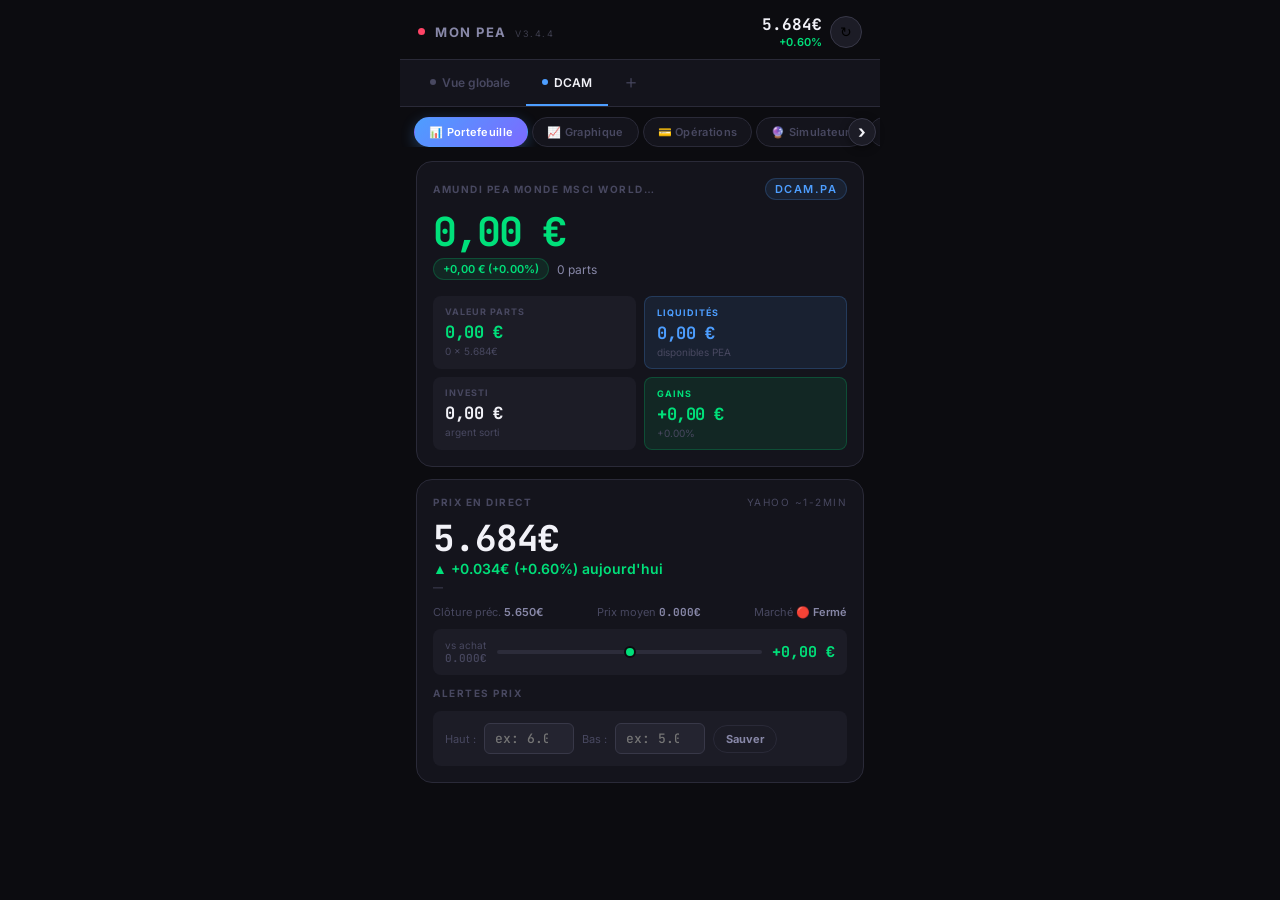
==== index.html @ e8c4f90d "Add files via upload" ====
<!DOCTYPE html>
<html lang="fr">
<head>
<meta charset="UTF-8">
<meta name="viewport" content="width=device-width, initial-scale=1.0, maximum-scale=1.0">
<title>Mon PEA v3.4.4</title>
<meta name="theme-color" content="#0c0c10">
<link rel="manifest" href="manifest.json">
<link rel="stylesheet" href="fonts.css">
<script src="chart.umd.js"></script>
<style>
*{box-sizing:border-box;margin:0;padding:0;-webkit-tap-highlight-color:transparent}
:root{
  --bg:#0c0c10;--s1:#14141c;--s2:#1c1c26;--s3:#242430;--s4:#2c2c3a;
  --border:#2a2a38;--border2:#383848;
  --text:#f2f2f8;--text2:#8888a8;--text3:#484860;
  --green:#00e07a;--gdim:#00e07a18;--gborder:#00e07a35;
  --red:#ff4466;--rdim:#ff446618;--rborder:#ff446635;
  --blue:#4d9eff;--bdim:#4d9eff18;--bborder:#4d9eff35;
  --gold:#ffb830;--goldim:#ffb83018;
  --purple:#9d7dff;--pdim:#9d7dff18;--pborder:#9d7dff35;
  --cyan:#00d4ff;--cdim:#00d4ff18;
  --r:16px;--r2:12px;--r3:8px;--r4:6px;
}
html,body{height:100%;overflow:hidden}
body{background:var(--bg);color:var(--text);font-family:'Inter',sans-serif;display:flex;flex-direction:column}
.mono{font-family:'JetBrains Mono',monospace}
@keyframes pulse{0%,100%{box-shadow:0 0 0 0 rgba(0,224,122,.5)}50%{box-shadow:0 0 0 5px rgba(0,224,122,0)}}
@keyframes spin{to{transform:rotate(360deg)}}
@keyframes fadeUp{from{opacity:0;transform:translateY(12px)}to{opacity:1;transform:none}}
@keyframes slideIn{from{transform:translateY(100%)}to{transform:translateY(0)}}

/* ── APP SHELL ── */
.shell{max-width:480px;margin:0 auto;width:100%;height:100%;display:flex;flex-direction:column;position:relative}

/* ── TOP BAR ── */
.topbar{flex-shrink:0;padding:14px 18px 10px;display:flex;align-items:center;gap:10px;background:var(--bg);border-bottom:1px solid var(--border);position:relative;z-index:10}
.live-dot{width:7px;height:7px;border-radius:50%;background:var(--green);flex-shrink:0;animation:pulse 2s ease-in-out infinite}
.app-title{font-size:13px;font-weight:700;letter-spacing:1.5px;text-transform:uppercase;color:var(--text2);flex:1}
.app-version{font-size:9px;opacity:.4;font-weight:400;margin-left:4px;}
.topbar-right{display:flex;align-items:center;gap:8px}
.topbar-price{text-align:right}
.tp-val{font-family:'JetBrains Mono',monospace;font-size:16px;font-weight:600}
.tp-chg{font-size:11px;font-weight:600}
.tp-chg.up{color:var(--green)}.tp-chg.down{color:var(--red)}
.icon-btn{width:32px;height:32px;border-radius:50%;background:var(--s2);border:1px solid var(--border2);display:flex;align-items:center;justify-content:center;cursor:pointer;font-size:14px;flex-shrink:0;transition:all .2s}
.icon-btn:hover{background:var(--s3);border-color:var(--border2)}
.icon-btn.spinning{animation:spin .6s linear}

/* ── ASSET TABS (horizontal scroll) ── */
.asset-tab-bar{flex-shrink:0;display:flex;gap:0;overflow-x:auto;scrollbar-width:none;background:var(--s1);border-bottom:1px solid var(--border);padding:0 14px}
.asset-tab-bar::-webkit-scrollbar{display:none}
.asset-tab{flex-shrink:0;padding:10px 16px;font-size:12px;font-weight:600;color:var(--text3);cursor:pointer;border-bottom:2px solid transparent;white-space:nowrap;transition:all .2s;display:flex;align-items:center;gap:6px}
.asset-tab:hover{color:var(--text2)}
.asset-tab.active{color:var(--text);border-bottom-color:var(--blue)}
.asset-tab .dot{width:6px;height:6px;border-radius:50%;background:var(--text3);transition:background .2s}
.asset-tab.active .dot{background:var(--blue)}
.add-asset-btn{flex-shrink:0;padding:10px 14px;font-size:18px;color:var(--text3);cursor:pointer;border-bottom:2px solid transparent;transition:all .2s}
.add-asset-btn:hover{color:var(--green)}

/* ── CONSOLIDATED VIEW TAB ── */
.asset-tab.all-tab.active{border-bottom-color:var(--purple)}
.asset-tab.all-tab.active .dot{background:var(--purple)}

/* ── NAV TABS ── */
.nav-bar{flex-shrink:0;display:flex;gap:4px;overflow-x:auto;scrollbar-width:none;padding:10px 14px 0;background:var(--bg)}
.nav-bar::-webkit-scrollbar{display:none}
.nav-btn{flex-shrink:0;display:flex;align-items:center;gap:5px;padding:7px 14px;border-radius:20px;font-size:11px;font-weight:600;letter-spacing:.3px;cursor:pointer;border:1px solid var(--border);background:var(--s1);color:var(--text3);transition:all .2s;white-space:nowrap;font-family:'Inter',sans-serif}
.nav-btn.active{color:#fff;border-color:transparent}
.nav-btn.n0.active{background:linear-gradient(135deg,#4d9eff,#7c6aff);box-shadow:0 4px 14px rgba(77,158,255,.3)}
.nav-btn.n1.active{background:linear-gradient(135deg,#00e07a,#00b4aa);box-shadow:0 4px 14px rgba(0,224,122,.3)}
.nav-btn.n2.active{background:linear-gradient(135deg,#ffb830,#ff7c5a);box-shadow:0 4px 14px rgba(255,184,48,.3)}
.nav-btn.n3.active{background:linear-gradient(135deg,#9d7dff,#e879f9);box-shadow:0 4px 14px rgba(157,125,255,.3)}
.nav-btn.n4.active{background:linear-gradient(135deg,#00d4ff,#4d9eff);box-shadow:0 4px 14px rgba(0,212,255,.3)}
.nav-btn.n5.active{background:linear-gradient(135deg,#00e07a,#00d4ff);box-shadow:0 4px 14px rgba(0,224,122,.3)}

/* ── SCROLL ARROWS ── */
.scroll-wrap{position:relative;flex-shrink:0}
.scroll-arrow{position:absolute;top:50%;transform:translateY(-50%);width:28px;height:28px;border-radius:50%;background:var(--s2);border:1px solid var(--border2);color:var(--text);font-size:18px;font-weight:700;cursor:pointer;z-index:5;display:none;align-items:center;justify-content:center;font-family:'Inter',sans-serif;transition:all .2s;line-height:1;padding:0;box-shadow:0 2px 8px rgba(0,0,0,.4)}
.scroll-arrow:hover{background:var(--s3);border-color:var(--blue);color:var(--blue)}
.scroll-arrow:active{transform:translateY(-50%) scale(0.92)}
.scroll-arrow-l{left:4px}
.scroll-arrow-r{right:4px}
.scroll-arrow.visible{display:flex}
.scroll-arrow.nav-arrow{top:calc(50% + 5px)} /* nav has padding-top:10px */

/* Hide arrows on mobile (touch users) */
@media(hover:none) and (pointer:coarse){
  .scroll-arrow{display:none!important}
}

/* ── SCROLL AREA ── */
.scroll{flex:1;overflow-y:auto;overflow-x:hidden;-webkit-overflow-scrolling:touch;scrollbar-width:none}
.scroll::-webkit-scrollbar{display:none}
.pad{padding:14px 16px 100px}

/* ── CARDS ── */
.card{background:var(--s1);border:1px solid var(--border);border-radius:var(--r);padding:16px;margin-bottom:12px;animation:fadeUp .2s ease}
.card-hd{font-size:10px;font-weight:700;letter-spacing:1.5px;text-transform:uppercase;color:var(--text3);margin-bottom:12px;display:flex;justify-content:space-between;align-items:center}
.chip{display:inline-flex;align-items:center;gap:4px;padding:3px 9px;border-radius:12px;font-size:11px;font-weight:600}
.chip-green{background:var(--gdim);color:var(--green);border:1px solid var(--gborder)}
.chip-red{background:var(--rdim);color:var(--red);border:1px solid var(--rborder)}
.chip-blue{background:var(--bdim);color:var(--blue);border:1px solid var(--bborder)}
.chip-gold{background:var(--goldim);color:var(--gold)}
.chip-purple{background:var(--pdim);color:var(--purple);border:1px solid var(--pborder)}

/* ── HERO SECTION ── */
.hero-total{font-size:40px;font-weight:900;letter-spacing:-2px;line-height:1;margin-bottom:6px;font-family:'JetBrains Mono',monospace}
.hero-sub{display:flex;align-items:center;gap:8px;font-size:12px;color:var(--text2);margin-bottom:16px;flex-wrap:wrap}
.grid2{display:grid;grid-template-columns:1fr 1fr;gap:8px}
.grid3{display:grid;grid-template-columns:repeat(3,1fr);gap:8px}
.mini-card{background:var(--s2);border-radius:var(--r3);padding:10px 12px}
.mini-card.bc-green{background:var(--gdim);border:1px solid var(--gborder)}
.mini-card.bc-blue{background:var(--bdim);border:1px solid var(--bborder)}
.mini-card.bc-red{background:var(--rdim);border:1px solid var(--rborder)}
.mini-card.bc-purple{background:var(--pdim);border:1px solid var(--pborder)}
.mc-l{font-size:9px;font-weight:700;letter-spacing:1px;text-transform:uppercase;color:var(--text3);margin-bottom:4px}
.mc-l.g{color:var(--green)}.mc-l.b{color:var(--blue)}.mc-l.r{color:var(--red)}.mc-l.p{color:var(--purple)}
.mc-v{font-size:17px;font-weight:800;letter-spacing:-0.5px;font-family:'JetBrains Mono',monospace}
.mc-sub{font-size:10px;color:var(--text3);margin-top:2px}

/* ── PRICE CARD ── */
.price-big{font-family:'JetBrains Mono',monospace;font-size:36px;font-weight:700;letter-spacing:-1px;line-height:1}
.price-chg{font-size:14px;font-weight:600;margin-top:4px}
.price-chg.up{color:var(--green)}.price-chg.down{color:var(--red)}
.price-meta{display:flex;justify-content:space-between;align-items:center;flex-wrap:wrap;gap:8px;margin-top:12px}
.pm-item{font-size:11px;color:var(--text3)}
.pm-item span{color:var(--text2);font-weight:600}

/* ── FLUC BAR ── */
.fluc{display:flex;align-items:center;gap:10px;background:var(--s2);border-radius:var(--r3);padding:10px 12px;margin-top:10px}
.fluc-track{flex:1;height:4px;background:var(--s4);border-radius:4px;position:relative}
.fluc-fill{position:absolute;top:0;height:100%;border-radius:4px;transition:all .5s}
.fluc-thumb{position:absolute;top:50%;transform:translate(-50%,-50%);width:12px;height:12px;border-radius:50%;border:2px solid var(--bg);transition:left .5s}
.fluc-val{font-family:'JetBrains Mono',monospace;font-size:15px;font-weight:700;flex-shrink:0}

/* ── ALERT BAR ── */
.alert-bar{background:var(--s2);border-radius:var(--r3);padding:12px;margin-top:10px;display:flex;gap:8px;align-items:center;flex-wrap:wrap}
.alert-inp{background:var(--s3);border:1px solid var(--border2);border-radius:var(--r4);padding:6px 10px;color:var(--text);font-size:13px;font-family:'JetBrains Mono',monospace;width:90px;outline:none}
.alert-inp:focus{border-color:var(--blue)}
.alert-active{background:var(--gdim);border:1px solid var(--gborder);border-radius:var(--r3);padding:8px 12px;font-size:12px;color:var(--green);margin-top:6px;width:100%}

/* ── HISTORY CARD ── */
.month-block{border:1px solid var(--border);border-radius:var(--r2);padding:14px;margin-bottom:10px;transition:border-color .2s}
.month-block:hover{border-color:var(--border2)}
.mb-header{display:flex;justify-content:space-between;align-items:center;margin-bottom:10px}
.mb-month{font-size:12px;font-weight:800;letter-spacing:1px;text-transform:uppercase}
.mb-pv{text-align:right}
.mb-pv-val{font-family:'JetBrains Mono',monospace;font-size:18px;font-weight:800;letter-spacing:-0.5px}
.mb-pv-pct{font-size:11px;font-weight:600}
.mb-blocks{display:grid;grid-template-columns:1fr 1fr;gap:8px;margin-bottom:8px}
.mb-vir{background:var(--bdim);border:1px solid var(--bborder);border-radius:var(--r3);padding:9px 11px}
.mb-buy{background:var(--gdim);border:1px solid var(--gborder);border-radius:var(--r3);padding:9px 11px}
.mb-label{font-size:9px;font-weight:700;letter-spacing:1px;text-transform:uppercase;margin-bottom:3px}
.mb-label.b{color:var(--blue)}.mb-label.g{color:var(--green)}
.mb-val{font-family:'JetBrains Mono',monospace;font-size:17px;font-weight:800}
.mb-val.b{color:var(--blue)}.mb-val.g{color:var(--text)}
.mb-sub{font-size:10px;color:var(--text3);margin-top:1px}
.mb-now{background:var(--s2);border-radius:var(--r3);padding:8px 11px;display:flex;justify-content:space-between;align-items:center}
.mb-actions{display:flex;gap:5px;margin-top:8px;flex-wrap:wrap}
.act-btn{padding:4px 9px;border-radius:12px;font-size:10px;font-weight:700;cursor:pointer;border:1px solid var(--border);background:none;color:var(--text3);font-family:'Inter',sans-serif;transition:all .2s;letter-spacing:.5px;text-transform:uppercase}
.act-btn:hover{color:var(--text);border-color:var(--text3)}
.act-btn.del:hover{color:var(--red);border-color:var(--red)}

/* ── OPS FORM ── */
.form-grid{display:grid;grid-template-columns:1fr 1fr;gap:10px;margin-bottom:12px}
.form-field{display:flex;flex-direction:column;gap:4px}
.form-field label{font-size:10px;font-weight:700;letter-spacing:1px;text-transform:uppercase;color:var(--text3)}
.form-field input{background:var(--s2);border:1px solid var(--border);border-radius:var(--r3);padding:10px 12px;color:var(--text);font-size:14px;font-weight:600;font-family:'JetBrains Mono',monospace;outline:none;width:100%;transition:border .2s}
.form-field input:focus{border-color:var(--blue)}
.form-field input[type=date]{font-family:'Inter',sans-serif;font-size:13px}
.fp-row{background:var(--s2);border-radius:var(--r3);padding:11px;margin-bottom:12px;display:flex;flex-wrap:wrap;gap:10px;justify-content:space-between;font-size:12px;color:var(--text2)}
.fp-row strong{color:var(--text);font-family:'JetBrains Mono',monospace}
.btn{display:inline-flex;align-items:center;gap:5px;padding:9px 16px;border-radius:20px;font-size:12px;font-weight:700;cursor:pointer;border:none;font-family:'Inter',sans-serif;transition:all .2s;white-space:nowrap}
.btn-green{background:var(--green);color:#000}
.btn-blue{background:var(--blue);color:#fff}
.btn-ghost{background:var(--s2);color:var(--text2);border:1px solid var(--border)}
.btn-ghost:hover{color:var(--text)}
.btn-red{background:var(--rdim);color:var(--red);border:1px solid var(--rborder)}
.btn-full{width:100%;justify-content:center;padding:13px}

/* ── SIM ── */
.scen-row{display:flex;gap:6px;margin-bottom:12px}
.scen-btn{flex:1;padding:9px 6px;border-radius:var(--r3);font-size:11px;font-weight:700;cursor:pointer;border:1px solid var(--border);background:var(--s2);color:var(--text3);font-family:'Inter',sans-serif;transition:all .2s;text-align:center;line-height:1.4}
.scen-btn.active{background:var(--purple);border-color:var(--purple);color:#fff;box-shadow:0 4px 12px rgba(157,125,255,.35)}
input[type=range]{width:100%;-webkit-appearance:none;height:3px;background:var(--border2);border-radius:3px;outline:none;cursor:pointer;margin:6px 0}
input[type=range]::-webkit-slider-thumb{-webkit-appearance:none;width:18px;height:18px;border-radius:50%;background:var(--purple);border:3px solid var(--bg);cursor:pointer}
.sr-grid{display:grid;grid-template-columns:repeat(3,1fr);gap:8px;margin-bottom:12px}
.sr{background:var(--s2);border-radius:var(--r3);padding:11px;text-align:center}
.sr-l{font-size:9px;font-weight:700;letter-spacing:1px;text-transform:uppercase;color:var(--text3);margin-bottom:5px}
.sr-v{font-family:'JetBrains Mono',monospace;font-size:19px;font-weight:800;letter-spacing:-0.5px}
.sr-sub{font-size:10px;color:var(--text3);margin-top:2px}

/* ── GOAL CARD ── */
.goal-result{background:var(--gdim);border:1px solid var(--gborder);border-radius:var(--r3);padding:14px;margin-top:12px;text-align:center}
.gr-label{font-size:10px;font-weight:700;letter-spacing:1px;text-transform:uppercase;color:var(--green);margin-bottom:6px}
.gr-val{font-family:'JetBrains Mono',monospace;font-size:28px;font-weight:900;color:var(--green);letter-spacing:-1px}

/* ── ADD ASSET MODAL ── */
.modal-overlay{position:fixed;inset:0;background:rgba(0,0,0,.7);z-index:100;display:none}
.modal-overlay.open{display:flex;align-items:flex-end}
.modal{width:100%;max-width:480px;margin:0 auto;background:var(--s1);border-radius:var(--r) var(--r) 0 0;padding:20px;border-top:1px solid var(--border2);animation:slideIn .3s ease}
.modal-hd{display:flex;justify-content:space-between;align-items:center;margin-bottom:16px}
.modal-title{font-size:15px;font-weight:700}
.modal-close{background:var(--s2);border:none;color:var(--text2);width:28px;height:28px;border-radius:50%;cursor:pointer;font-size:14px;display:flex;align-items:center;justify-content:center}
.ticker-input{background:var(--s2);border:1px solid var(--border2);border-radius:var(--r2);padding:14px 16px;color:var(--text);font-size:18px;font-weight:700;font-family:'JetBrains Mono',monospace;width:100%;outline:none;text-transform:uppercase;margin-bottom:10px;text-align:center;letter-spacing:2px}
.ticker-input:focus{border-color:var(--blue)}
.ticker-presets{display:grid;grid-template-columns:repeat(2,1fr);gap:8px;margin-bottom:14px}
.preset{background:var(--s2);border:1px solid var(--border);border-radius:var(--r3);padding:10px 12px;cursor:pointer;transition:all .2s}
.preset:hover{border-color:var(--blue);background:var(--bdim)}
.preset-ticker{font-family:'JetBrains Mono',monospace;font-size:13px;font-weight:700;color:var(--blue);margin-bottom:2px}
.preset-name{font-size:11px;color:var(--text3)}
.preset-info{font-size:10px;color:var(--text3);margin-top:2px}
.search-result{background:var(--bdim);border:1px solid var(--bborder);border-radius:var(--r3);padding:12px;margin-bottom:12px;display:none}
.sr-ticker-name{font-weight:700;font-size:14px;margin-bottom:4px}
.sr-price{font-family:'JetBrains Mono',monospace;font-size:20px;font-weight:700;color:var(--green)}
.sr-meta{font-size:11px;color:var(--text3);margin-top:4px}

/* ── CONSOLIDATED ── */
.asset-row{background:var(--s2);border-radius:var(--r3);padding:12px 14px;margin-bottom:8px;display:flex;justify-content:space-between;align-items:center;cursor:pointer;transition:background .2s}
.asset-row:hover{background:var(--s3)}
.ar-left{display:flex;align-items:center;gap:10px}
.ar-dot{width:10px;height:10px;border-radius:50%;flex-shrink:0}
.ar-name{font-weight:700;font-size:14px;margin-bottom:2px}
.ar-ticker{font-size:11px;color:var(--text3);font-family:'JetBrains Mono',monospace}
.ar-right{text-align:right}
.ar-val{font-family:'JetBrains Mono',monospace;font-size:15px;font-weight:700}
.ar-pv{font-size:12px;font-weight:600}

/* ── POPUP ── */
.popup{position:fixed;bottom:0;left:50%;transform:translateX(-50%);width:100%;max-width:480px;background:var(--s1);border-top:1px solid var(--border2);border-radius:var(--r) var(--r) 0 0;padding:20px;z-index:100;display:none;box-shadow:0 -10px 40px rgba(0,0,0,.6);animation:slideIn .25s ease}
.popup-overlay{position:fixed;inset:0;background:rgba(0,0,0,.6);z-index:99;display:none}
.popup-hd{display:flex;justify-content:space-between;align-items:center;margin-bottom:14px}
.popup-title{font-size:13px;font-weight:700}
.popup-close{background:var(--s2);border:none;color:var(--text2);width:28px;height:28px;border-radius:50%;cursor:pointer;font-size:14px;display:flex;align-items:center;justify-content:center}
.detail-grid{display:grid;grid-template-columns:1fr 1fr;gap:8px}
.dg-item{background:var(--s2);border-radius:var(--r3);padding:10px}
.dg-l{font-size:9px;font-weight:700;letter-spacing:1px;text-transform:uppercase;color:var(--text3);margin-bottom:4px}
.dg-v{font-size:15px;font-weight:700;font-family:'JetBrains Mono',monospace}

/* ── PERF CHART ── */
canvas{display:block;width:100%!important}

@media(max-width:375px){.hero-total{font-size:32px}.price-big{font-size:28px}}
</style>
</head>
<body>
<div class="shell">

<!-- TOP BAR -->
<div class="topbar">
  <div class="live-dot" id="live-dot"></div>
  <div class="app-title">Mon PEA <span class="app-version">v3.4.4</span></div>
  <div class="topbar-right">
    <div class="topbar-price" id="topbar-price" style="display:none">
      <div class="tp-val" id="tp-val">—</div>
      <div class="tp-chg" id="tp-chg">—</div>
    </div>
    <button class="icon-btn" id="refresh-btn" onclick="doRefresh()" title="Actualiser">↻</button>
  </div>
</div>

<!-- ASSET TABS -->
<div class="scroll-wrap" id="asset-wrap">
  <button class="scroll-arrow scroll-arrow-l" onclick="scrollH('asset-tab-bar',-1)" id="asset-arrow-l">‹</button>
  <div class="asset-tab-bar" id="asset-tab-bar" onscroll="updateArrows('asset-tab-bar')">
    <div class="asset-tab all-tab active" onclick="selectAsset(null,this)">
      <div class="dot"></div>
      <span>Vue globale</span>
    </div>
    <!-- Dynamic asset tabs injected here -->
    <div class="add-asset-btn" onclick="openAddModal()" title="Ajouter un actif">＋</div>
  </div>
  <button class="scroll-arrow scroll-arrow-r" onclick="scrollH('asset-tab-bar',1)" id="asset-arrow-r">›</button>
</div>

<!-- NAV TABS -->
<div class="scroll-wrap" id="nav-wrap">
  <button class="scroll-arrow scroll-arrow-l nav-arrow" onclick="scrollH('nav-bar',-1)" id="nav-arrow-l">‹</button>
  <div class="nav-bar" id="nav-bar" onscroll="updateArrows('nav-bar')">
    <button class="nav-btn n0 active" onclick="goTab(0,this)">📊 Portefeuille</button>
    <button class="nav-btn n1" onclick="goTab(1,this)">📈 Graphique</button>
    <button class="nav-btn n2" onclick="goTab(2,this)">💳 Opérations</button>
    <button class="nav-btn n3" onclick="goTab(3,this)">🔮 Simulateur</button>
    <button class="nav-btn n4" onclick="goTab(4,this)">🎯 Objectif</button>
    <button class="nav-btn n5" onclick="goTab(5,this)">🤖 Assistant</button>
  </div>
  <button class="scroll-arrow scroll-arrow-r nav-arrow" onclick="scrollH('nav-bar',1)" id="nav-arrow-r">›</button>
</div>

<!-- SCROLL AREA -->
<div class="scroll" id="scroll-area">
<div class="pad" id="content-area">
  <!-- Content injected by JS -->
</div>
</div>

</div><!-- /shell -->

<!-- ADD ASSET MODAL -->
<div class="modal-overlay" id="add-modal-overlay" onclick="closeAddModal()">
  <div class="modal" onclick="event.stopPropagation()">
    <div class="modal-hd">
      <div class="modal-title">Ajouter un actif</div>
      <button class="modal-close" onclick="closeAddModal()">✕</button>
    </div>
    <div style="font-size:12px;color:var(--text3);margin-bottom:12px;">Tape le ticker Yahoo Finance (ex: CW8.PA) ou choisis parmi les ETF PEA populaires :</div>
    <input class="ticker-input" id="ticker-inp" placeholder="DCAM.PA" oninput="this.value=this.value.toUpperCase()" onkeydown="if(event.key==='Enter')searchTicker()">
    <div class="ticker-presets">
      <div class="preset" onclick="setTicker('DCAM.PA','Amundi PEA Monde MSCI World')"><div class="preset-ticker">DCAM.PA</div><div class="preset-name">Amundi PEA Monde</div><div class="preset-info">MSCI World · 0,20%/an</div></div>
      <div class="preset" onclick="setTicker('WPEA.PA','iShares MSCI World PEA')"><div class="preset-ticker">WPEA.PA</div><div class="preset-name">iShares MSCI World</div><div class="preset-info">MSCI World · 0,20%/an</div></div>
      <div class="preset" onclick="setTicker('CW8.PA','Amundi MSCI World')"><div class="preset-ticker">CW8.PA</div><div class="preset-name">Amundi CW8</div><div class="preset-info">MSCI World · 0,38%/an</div></div>
      <div class="preset" onclick="setTicker('PAEEM.PA','Amundi PEA Émergents')"><div class="preset-ticker">PAEEM.PA</div><div class="preset-name">Amundi Émergents</div><div class="preset-info">MSCI EM · 0,20%/an</div></div>
      <div class="preset" onclick="setTicker('PE500.PA','Amundi PEA S&P 500')"><div class="preset-ticker">PE500.PA</div><div class="preset-name">Amundi S&P 500</div><div class="preset-info">S&P 500 · 0,15%/an</div></div>
      <div class="preset" onclick="setTicker('PUST.PA','Amundi PEA Nasdaq 100')"><div class="preset-ticker">PUST.PA</div><div class="preset-name">Amundi Nasdaq 100</div><div class="preset-info">Nasdaq · 0,23%/an</div></div>
    </div>
    <div class="search-result" id="search-result">
      <div class="sr-ticker-name" id="sr-name">—</div>
      <div class="sr-price" id="sr-price">—</div>
      <div class="sr-meta" id="sr-meta">—</div>
    </div>
    <div style="display:flex;gap:8px;">
      <button class="btn btn-ghost" style="flex:1;justify-content:center;" onclick="searchTicker()">🔍 Rechercher</button>
      <button class="btn btn-green" style="flex:1;justify-content:center;" id="add-confirm-btn" onclick="confirmAddAsset()" disabled>+ Ajouter</button>
    </div>
  </div>
</div>

<!-- BUY DETAIL POPUP -->
<div class="popup-overlay" id="popup-overlay" onclick="closePopup()"></div>
<div class="popup" id="detail-popup">
  <div class="popup-hd">
    <div class="popup-title" id="popup-title">Détails</div>
    <button class="popup-close" onclick="closePopup()">✕</button>
  </div>
  <div id="popup-body"></div>
</div>

<script>
// ════════════════════════════════════════
// STATE
// ════════════════════════════════════════
var assets = []; // [{id, ticker, name, color, price, prev, deps, virements, alerts}]
var currentAssetId = null; // null = vue globale
var currentTab = 0;
var simRate = 0.07;
var pendingAsset = null;
var histData = {};
var chartInsts = {};

var COLORS = ['#4d9eff','#00e07a','#9d7dff','#ffb830','#ff4466','#00d4ff','#ff9f43','#a29bfe'];

// ════════════════════════════════════════
// PERSISTENCE
// ════════════════════════════════════════
function saveAll(){
  try{
    var toSave = assets.map(function(a){
      return {id:a.id,ticker:a.ticker,name:a.name,color:a.color,
              price:a.price||0,prev:a.prev||0,
              deps:a.deps,virements:a.virements,alerts:a.alerts};
    });
    localStorage.setItem('pea-v3-assets', JSON.stringify(toSave));
  }catch(e){}
}

function loadAll(){
  try{
    var s = localStorage.getItem('pea-v3-assets');
    if(s){
      var saved = JSON.parse(s);
      assets = saved.map(function(a){
        // Keep last known price from storage, fallback to avg buy price if 0
        var lastPrice = a.price || 0;
        var lastPrev  = a.prev  || 0;
        if(lastPrice === 0 && a.deps && a.deps.length > 0){
          var totC = a.deps.reduce(function(s,d){return s+d.parts*d.price;},0);
          var totP = a.deps.reduce(function(s,d){return s+d.parts;},0);
          lastPrice = totP > 0 ? totC/totP : 0;
          lastPrev  = lastPrice;
        }
        return Object.assign({},a,{price:lastPrice,prev:lastPrev,loaded:false});
      });
      return;
    }
  }catch(e){}
  // Default: seed with DCAM
  assets = [{
    id:'dcam',ticker:'DCAM.PA',name:'Amundi PEA Monde MSCI World',
    color:'#4d9eff',price:5.684,prev:5.650,loaded:false,alerts:{high:null,low:null},
    deps:[],
    virements:[]
  }];
  saveAll();
}

function getAsset(id){ return assets.find(function(a){return a.id===id;}); }
function curAsset(){ return currentAssetId ? getAsset(currentAssetId) : null; }

// ════════════════════════════════════════
// CALC HELPERS
// ════════════════════════════════════════
function fE(n,d){
  d=d===undefined?2:d;
  return new Intl.NumberFormat('fr-FR',{style:'currency',currency:'EUR',minimumFractionDigits:d,maximumFractionDigits:d}).format(n);
}
function fmtK(n){
  if(Math.abs(n)>=1000000) return (n/1000000).toFixed(1)+'M€';
  if(Math.abs(n)>=1000) return (n/1000).toFixed(1)+'K€';
  return fE(n,0);
}
function sg(n){return n>=0?'+':'';}
function isOpen(){
  var d=new Date(),day=d.getDay(),t=d.getHours()*60+d.getMinutes();
  return day>=1&&day<=5&&t>=540&&t<=1050;
}

function assetStats(a){
  var totP=a.deps.reduce(function(s,d){return s+d.parts;},0);
  var totI=a.deps.reduce(function(s,d){return s+d.amount;},0);
  var totC=a.deps.reduce(function(s,d){return s+d.parts*d.price;},0);
  var avg=totP>0?totC/totP:0;
  var safePrice=a.price>0?a.price:(totC>0&&totP>0?totC/totP:0);
  var curV=totP*safePrice;
  var pv=curV-totI;
  var pvPct=totI>0?pv/totI*100:0;
  var totVir=a.virements.reduce(function(s,v){return s+v.amount;},0);
  var liq=Math.max(0,parseFloat((totVir-totI).toFixed(2)));
  return{totP,totI,totC,avg,curV,pv,pvPct,totVir,liq};
}

function globalStats(){
  var totalVal=0,totalInv=0,totalLiq=0;
  assets.forEach(function(a){
    var st=assetStats(a);
    totalVal+=st.curV; totalInv+=st.totI; totalLiq+=st.liq;
  });
  return{totalVal,totalInv,totalLiq,totalPEA:totalVal+totalLiq,pv:totalVal-totalInv,pvPct:totalInv>0?(totalVal-totalInv)/totalInv*100:0};
}

// ════════════════════════════════════════
// FETCH PRICES
// ════════════════════════════════════════
async function fetchAssetPrice(a){
  // Yahoo Finance bloque les requêtes directes depuis file:// ou content://
  // Solution : passer par un proxy CORS public + fallback en cascade
  var ts = Date.now(); // anti-cache
  var yahooUrl = 'https://query1.finance.yahoo.com/v8/finance/chart/'+a.ticker+'?interval=1m&range=1d&_='+ts;
  var yahooFallback = 'https://query1.finance.yahoo.com/v8/finance/chart/'+a.ticker+'?interval=1d&range=5d&_='+ts;

  // 5 méthodes en cascade
  var attempts = [
    // 1. Direct (marche depuis http/https)
    {url: yahooUrl, parse: 'json', label:'direct'},
    // 2. corsproxy.io (gratuit, rapide)
    {url: 'https://corsproxy.io/?url='+encodeURIComponent(yahooUrl), parse:'json', label:'corsproxy'},
    // 3. allorigins JSON wrapper
    {url: 'https://api.allorigins.win/get?url='+encodeURIComponent(yahooUrl), parse:'allorigins', label:'allorigins'},
    // 4. allorigins raw
    {url: 'https://api.allorigins.win/raw?url='+encodeURIComponent(yahooUrl), parse:'json', label:'allorigins-raw'},
    // 5. fallback daily si tout échoue
    {url: 'https://corsproxy.io/?url='+encodeURIComponent(yahooFallback), parse:'json', label:'corsproxy-daily'}
  ];

  for(var i=0; i<attempts.length; i++){
    var att = attempts[i];
    try{
      var r = await fetch(att.url, {signal: AbortSignal.timeout(8000), cache:'no-store'});
      if(!r.ok) continue;
      var data;
      if(att.parse === 'allorigins'){
        var wrapper = await r.json();
        if(!wrapper || !wrapper.contents) continue;
        data = JSON.parse(wrapper.contents);
      } else {
        data = await r.json();
      }
      var m = data && data.chart && data.chart.result && data.chart.result[0] && data.chart.result[0].meta;
      if(m && m.regularMarketPrice && m.regularMarketPrice > 0){
        a.price = m.regularMarketPrice;
        a.prev  = m.previousClose || m.chartPreviousClose || a.prev;
        a.loaded = true;
        a.lastFetchSource = att.label;
        a.lastFetchTime = new Date().toLocaleTimeString('fr-FR');
        // UI feedback
        var sp = document.getElementById('price-source');
        if(sp){
          var freshness = att.label.indexOf('daily')>=0 ? '~15min' : '~1-2min';
          sp.textContent = 'Yahoo '+freshness+' · '+att.label;
          sp.style.color = att.label.indexOf('daily')>=0 ? 'var(--text3)' : 'var(--gold)';
        }
        var lu = document.getElementById('last-update');
        if(lu) lu.textContent = '✓ Mis à jour : '+a.lastFetchTime+' (source: '+att.label+')';
        saveAll();
        checkAlerts(a);
        return true;
      }
    }catch(e){ continue; }
  }
  // All failed
  var sp2 = document.getElementById('price-source');
  if(sp2){ sp2.textContent='⚠ Yahoo bloqué - vérifie connexion'; sp2.style.color='var(--red)';}
  var lu2 = document.getElementById('last-update');
  if(lu2) lu2.textContent = '⚠ Impossible de récupérer le prix · '+new Date().toLocaleTimeString('fr-FR');
  return false;
}

async function fetchHistory(ticker,period){
  var iMap={'5d':'30m','1mo':'1d','3mo':'1d','6mo':'1wk','1y':'1wk'};
  var ts0 = Date.now();
  var yUrl = 'https://query1.finance.yahoo.com/v8/finance/chart/'+ticker+'?interval='+(iMap[period]||'1d')+'&range='+period+'&_='+ts0;
  var attempts = [
    {url: yUrl, parse:'json'},
    {url: 'https://corsproxy.io/?url='+encodeURIComponent(yUrl), parse:'json'},
    {url: 'https://api.allorigins.win/raw?url='+encodeURIComponent(yUrl), parse:'json'},
    {url: 'https://api.allorigins.win/get?url='+encodeURIComponent(yUrl), parse:'allorigins'}
  ];
  for(var i=0;i<attempts.length;i++){
    try{
      var r = await fetch(attempts[i].url, {signal:AbortSignal.timeout(9000),cache:'no-store'});
      if(!r.ok) continue;
      var j;
      if(attempts[i].parse==='allorigins'){
        var w = await r.json();
        if(!w||!w.contents) continue;
        j = JSON.parse(w.contents);
      } else {
        j = await r.json();
      }
      var res = j && j.chart && j.chart.result && j.chart.result[0];
      if(res && res.timestamp){
        var ts = res.timestamp, q = res.indicators.quote[0];
        var data = [];
        for(var k=0;k<ts.length;k++){if(q.close[k]!==null) data.push({t:new Date(ts[k]*1000),v:q.close[k]});}
        if(data.length>0){ histData[ticker+'_'+period]=data; return data; }
      }
    }catch(e){ continue; }
  }
  return genFallback(ticker,period);
}

function genFallback(ticker,period){
  var a=assets.find(function(x){return x.ticker===ticker;});
  if(!a) return [];
  var days={'5d':5,'1mo':30,'3mo':90,'6mo':180,'1y':365}[period]||30;
  var data=[],now=new Date(),start=a.price*0.88;
  for(var i=days;i>=0;i--){
    var d=new Date(now-i*86400000);
    if(d.getDay()===0||d.getDay()===6)continue;
    var frac=(days-i)/days,n=(Math.random()-.47)*.02;
    data.push({t:d,v:start+(a.price-start)*frac+n*a.price});
  }
  histData[ticker+'_'+period]=data;
  return data;
}

async function doRefresh(){
  var btn=document.getElementById('refresh-btn');
  if(btn) btn.classList.add('spinning');
  await Promise.all(assets.map(fetchAssetPrice));
  if(btn) btn.classList.remove('spinning');
  render();
}

// ════════════════════════════════════════
// ALERTS
// ════════════════════════════════════════
function checkAlerts(a){
  if(!a.alerts) return;
  if(a.alerts.high && a.price>=a.alerts.high){
    showAlert('🔔 '+a.ticker+' a atteint ton seuil haut : '+a.price.toFixed(3)+'€ ≥ '+a.alerts.high+'€');
  }
  if(a.alerts.low && a.price<=a.alerts.low){
    showAlert('🔔 '+a.ticker+' a atteint ton seuil bas : '+a.price.toFixed(3)+'€ ≤ '+a.alerts.low+'€');
  }
}
function showAlert(msg){
  if('Notification' in window && Notification.permission==='granted'){
    new Notification(msg);
  } else {
    // Flash banner
    var el=document.createElement('div');
    el.style.cssText='position:fixed;top:0;left:0;right:0;background:var(--gold);color:#000;font-size:13px;font-weight:700;padding:12px 16px;text-align:center;z-index:200;';
    el.textContent=msg;
    document.body.appendChild(el);
    setTimeout(function(){el.remove();},5000);
  }
}

// ════════════════════════════════════════
// ASSET MANAGEMENT
// ════════════════════════════════════════
// ════════════════════════════════════════
// HORIZONTAL SCROLL ARROWS (PC navigation)
// ════════════════════════════════════════
function scrollH(barId, direction){
  var bar = document.getElementById(barId);
  if(!bar) return;
  var amount = bar.clientWidth * 0.7; // scroll 70% of visible width
  bar.scrollBy({left: amount * direction, behavior: 'smooth'});
  // Update arrows after smooth scroll completes
  setTimeout(function(){updateArrows(barId);}, 350);
}

function updateArrows(barId){
  var bar = document.getElementById(barId);
  if(!bar) return;
  var prefix = barId === 'asset-tab-bar' ? 'asset' : 'nav';
  var arrowL = document.getElementById(prefix + '-arrow-l');
  var arrowR = document.getElementById(prefix + '-arrow-r');
  if(!arrowL || !arrowR) return;
  // Has overflow ?
  var hasOverflow = bar.scrollWidth > bar.clientWidth + 2;
  if(!hasOverflow){
    arrowL.classList.remove('visible');
    arrowR.classList.remove('visible');
    return;
  }
  // Show left arrow if can scroll left
  if(bar.scrollLeft > 4) arrowL.classList.add('visible');
  else arrowL.classList.remove('visible');
  // Show right arrow if can scroll right
  if(bar.scrollLeft + bar.clientWidth < bar.scrollWidth - 4) arrowR.classList.add('visible');
  else arrowR.classList.remove('visible');
}

function refreshAllArrows(){
  updateArrows('asset-tab-bar');
  updateArrows('nav-bar');
}

window.addEventListener('resize', refreshAllArrows);

function buildAssetTabs(){
  var bar=document.getElementById('asset-tab-bar');
  // Remove old asset tabs (keep first = vue globale, last = add btn)
  var tabs=bar.querySelectorAll('.asset-tab:not(.all-tab)');
  tabs.forEach(function(t){t.remove();});
  var addBtn=bar.querySelector('.add-asset-btn');
  assets.forEach(function(a,i){
    var tab=document.createElement('div');
    tab.className='asset-tab'+(currentAssetId===a.id?' active':'');
    tab.onclick=(function(aid,el){return function(){selectAsset(aid,el);};})(a.id,tab);
    tab.innerHTML='<div class="dot" style="background:'+a.color+';"></div><span>'+a.ticker.replace('.PA','')+'</span>';
    bar.insertBefore(tab,addBtn);
  });
  // Update arrows after rebuild
  setTimeout(refreshAllArrows, 50);
}

function selectAsset(id,tabEl){
  currentAssetId=id;
  document.querySelectorAll('.asset-tab').forEach(function(t){t.classList.remove('active');});
  if(tabEl) tabEl.classList.add('active');
  // Update topbar price
  var ca=curAsset();
  var tp=document.getElementById('topbar-price');
  if(ca){
    tp.style.display='block';
    document.getElementById('tp-val').textContent=ca.price.toFixed(3)+'€';
    var chg=ca.price-ca.prev,pct=(chg/ca.prev*100);
    var tc=document.getElementById('tp-chg');
    tc.textContent=(chg>=0?'+':'')+pct.toFixed(2)+'%';
    tc.className='tp-chg '+(chg>=0?'up':'down');
  } else {
    tp.style.display='none';
  }
  render();
}

// ════════════════════════════════════════
// ADD ASSET MODAL
// ════════════════════════════════════════
function openAddModal(){
  document.getElementById('add-modal-overlay').classList.add('open');
  document.getElementById('ticker-inp').value='';
  document.getElementById('search-result').style.display='none';
  document.getElementById('add-confirm-btn').disabled=true;
  pendingAsset=null;
}
function closeAddModal(){document.getElementById('add-modal-overlay').classList.remove('open');}

function setTicker(ticker,name){
  document.getElementById('ticker-inp').value=ticker;
  searchTicker();
}

async function searchTicker(){
  var ticker=document.getElementById('ticker-inp').value.trim().toUpperCase();
  if(!ticker){return;}
  if(!ticker.includes('.'))ticker+='.PA';
  var resEl=document.getElementById('search-result');
  resEl.style.display='block';
  document.getElementById('sr-name').textContent='Recherche en cours...';
  document.getElementById('sr-price').textContent='—';
  document.getElementById('sr-meta').textContent='';
  var ts0=Date.now();
  var yUrl='https://query1.finance.yahoo.com/v8/finance/chart/'+ticker+'?interval=1d&range=5d&_='+ts0;
  var attempts=[
    {url:yUrl,parse:'json'},
    {url:'https://corsproxy.io/?url='+encodeURIComponent(yUrl),parse:'json'},
    {url:'https://api.allorigins.win/raw?url='+encodeURIComponent(yUrl),parse:'json'},
    {url:'https://api.allorigins.win/get?url='+encodeURIComponent(yUrl),parse:'allorigins'}
  ];
  var success=false;
  for(var i=0;i<attempts.length&&!success;i++){
    try{
      var r=await fetch(attempts[i].url,{signal:AbortSignal.timeout(8000),cache:'no-store'});
      if(!r.ok) continue;
      var j;
      if(attempts[i].parse==='allorigins'){
        var w=await r.json();
        if(!w||!w.contents) continue;
        j=JSON.parse(w.contents);
      } else { j=await r.json(); }
      var m=j&&j.chart&&j.chart.result&&j.chart.result[0]&&j.chart.result[0].meta;
      if(!m||!m.regularMarketPrice) continue;
      var name=m.longName||m.shortName||ticker;
      var price=m.regularMarketPrice;
      var chg=price-(m.previousClose||m.chartPreviousClose||price);
      var pct=(chg/(m.previousClose||price)*100);
      document.getElementById('sr-name').textContent=name;
      document.getElementById('sr-price').textContent=price.toFixed(3)+'€';
      document.getElementById('sr-meta').textContent=ticker+' · '+m.currency+' · '+(chg>=0?'+':'')+chg.toFixed(3)+'€ ('+pct.toFixed(2)+'%)';
      pendingAsset={
        id:ticker.toLowerCase().replace(/\./g,'_'),
        ticker:ticker,name:name,
        color:COLORS[assets.length%COLORS.length],
        price:price,prev:m.previousClose||price,
        loaded:true,alerts:{high:null,low:null},
        deps:[],virements:[]
      };
      document.getElementById('add-confirm-btn').disabled=false;
      success=true;
    }catch(e){ continue; }
  }
  if(!success){
    document.getElementById('sr-name').textContent='❌ Ticker non trouvé ou Yahoo bloqué';
    document.getElementById('sr-price').textContent='Vérifie le ticker (ex: CW8.PA)';
    document.getElementById('add-confirm-btn').disabled=true;
    pendingAsset=null;
  }
}

function confirmAddAsset(){
  if(!pendingAsset) return;
  // Check not duplicate
  if(assets.find(function(a){return a.ticker===pendingAsset.ticker;})){
    alert('Cet actif est déjà dans ton portefeuille !');return;
  }
  assets.push(pendingAsset);
  saveAll();
  buildAssetTabs();
  closeAddModal();
  // Auto-select new asset
  var newTab=document.querySelector('.asset-tab:not(.all-tab):last-of-type');
  selectAsset(pendingAsset.id,newTab);
}

function removeAsset(id){
  if(!confirm('Supprimer cet actif et tout son historique ?')) return;
  assets=assets.filter(function(a){return a.id!==id;});
  saveAll();
  currentAssetId=null;
  buildAssetTabs();
  var allTab=document.querySelector('.asset-tab.all-tab');
  if(allTab) allTab.classList.add('active');
  render();
}

// ════════════════════════════════════════
// NAV
// ════════════════════════════════════════
function goTab(idx,btn){
  currentTab=idx;
  document.querySelectorAll('.nav-btn').forEach(function(b){b.classList.remove('active');});
  if(btn) btn.classList.add('active');
  render();
  document.getElementById('scroll-area').scrollTop=0;
}

// ════════════════════════════════════════
// RENDER DISPATCHER
// ════════════════════════════════════════
function render(){
  // Destroy old charts
  Object.keys(chartInsts).forEach(function(k){if(chartInsts[k])chartInsts[k].destroy();delete chartInsts[k];});
  var ca=curAsset();
  var html='';
  if(!ca){
    // CONSOLIDATED VIEW
    html=renderConsolidated();
  } else {
    switch(currentTab){
      case 0: html=renderPortfolio(ca); break;
      case 1: html=renderChart(ca); break;
      case 2: html=renderOps(ca); break;
      case 3: html=renderSim(); break;
      case 4: html=renderGoal(); break;
      case 5: html=renderAssistant(); break;
    }
  }
  document.getElementById('content-area').innerHTML=html;
  // Post-render hooks
  if(!ca) postRenderConsolidated();
  else {
    switch(currentTab){
      case 1: postRenderChart(ca); break;
      case 3: postRenderSim(); break;
    }
  }
}

// ════════════════════════════════════════
// CONSOLIDATED VIEW
// ════════════════════════════════════════
function renderConsolidated(){
  var g=globalStats();
  var pvCol=g.pv>=0?'var(--green)':'var(--red)';
  var html='<div class="card">';
  html+='<div class="card-hd">Vue globale PEA <span class="chip chip-purple">'+assets.length+' actif'+(assets.length>1?'s':'')+'</span></div>';
  html+='<div class="hero-total" style="color:'+pvCol+'">'+fE(g.totalPEA)+'</div>';
  html+='<div class="hero-sub"><span class="chip '+(g.pv>=0?'chip-green':'chip-red')+'">'+sg(g.pv)+fE(g.pv)+' ('+sg(g.pvPct)+g.pvPct.toFixed(2)+'%)</span><span>Total PEA</span></div>';
  html+='<div class="grid2">';
  html+='<div class="mini-card bc-blue"><div class="mc-l b">Valeur parts</div><div class="mc-v">'+fE(g.totalVal)+'</div><div class="mc-sub">tous actifs</div></div>';
  html+='<div class="mini-card bc-blue"><div class="mc-l b">Liquidités</div><div class="mc-v">'+fE(g.totalLiq)+'</div><div class="mc-sub">disponibles</div></div>';
  html+='<div class="mini-card"><div class="mc-l">Total investi</div><div class="mc-v">'+fE(g.totalInv)+'</div><div class="mc-sub">sorti de ta poche</div></div>';
  html+='<div class="mini-card '+(g.pv>=0?'bc-green':'bc-red')+'"><div class="mc-l '+(g.pv>=0?'g':'r')+'">Gains générés</div><div class="mc-v" style="color:'+(g.pv>=0?'var(--green)':'var(--red)')+'">'+sg(g.pv)+fE(g.pv)+'</div><div class="mc-sub">'+sg(g.pvPct)+g.pvPct.toFixed(2)+'%</div></div>';
  html+='</div></div>';
  // Assets list
  html+='<div class="card"><div class="card-hd">Mes actifs</div>';
  assets.forEach(function(a){
    var st=assetStats(a);
    var pvCol=st.pv>=0?'var(--green)':'var(--red)';
    var chg=a.price-a.prev,pct=a.prev>0?(chg/a.prev*100):0;
    var pct100=g.totalVal>0?(st.curV/g.totalVal*100).toFixed(0):0;
    html+='<div class="asset-row" onclick="selectAssetById(\''+a.id+'\')">';
    html+='<div class="ar-left"><div class="ar-dot" style="background:'+a.color+'"></div><div><div class="ar-name">'+a.ticker.replace('.PA','')+'</div><div class="ar-ticker">'+a.name.substring(0,28)+'…</div></div></div>';
    html+='<div class="ar-right"><div class="ar-val">'+fE(st.curV)+'</div>';
    html+='<div class="ar-pv" style="color:'+pvCol+'">'+sg(st.pv)+fE(st.pv)+' ('+sg(st.pvPct)+st.pvPct.toFixed(1)+'%)</div>';
    html+='<div style="font-size:10px;color:var(--text3);margin-top:2px;">'+pct100+'% du portef. · '+a.price.toFixed(3)+'€</div>';
    html+='</div></div>';
  });
  html+='<button class="btn btn-ghost" style="width:100%;margin-top:10px;justify-content:center;" onclick="openAddModal()">＋ Ajouter un actif</button>';
  html+='</div>';
  // Performance mensuelle globale
  html+='<div class="card"><div class="card-hd">Performance mensuelle</div>';
  html+='<div style="height:180px;"><canvas id="perf-chart"></canvas></div></div>';
  return html;
}

function postRenderConsolidated(){
  drawPerfChart();
}

function drawPerfChart(){
  var cv=document.getElementById('perf-chart');if(!cv)return;
  // Build monthly perf from all assets combined
  var monthly={};
  assets.forEach(function(a){
    a.deps.forEach(function(d){
      var k=d.date.substring(0,7);
      if(!monthly[k])monthly[k]={invested:0,curVal:0};
      monthly[k].invested+=d.amount;
      monthly[k].curVal+=d.parts*a.price;
    });
  });
  var months=Object.keys(monthly).sort();
  var labels=months.map(function(m){var p=m.split('-');return ['Jan','Fév','Mar','Avr','Mai','Jun','Jul','Aoû','Sep','Oct','Nov','Déc'][parseInt(p[1])-1]+' '+p[0].substring(2);});
  var pvs=months.map(function(m){return parseFloat((monthly[m].curVal-monthly[m].invested).toFixed(2));});
  cv.height=160;
  chartInsts['perf']=new Chart(cv.getContext('2d'),{
    type:'bar',
    data:{labels:labels,datasets:[{label:'Gains',data:pvs,backgroundColor:pvs.map(function(v){return v>=0?'rgba(0,224,122,0.6)':'rgba(255,68,102,0.6)';}),borderColor:pvs.map(function(v){return v>=0?'#00e07a':'#ff4466';}),borderWidth:1,borderRadius:4}]},
    options:{responsive:true,maintainAspectRatio:false,plugins:{legend:{display:false},tooltip:{callbacks:{label:function(c){return (c.parsed.y>=0?'+':'')+fE(c.parsed.y);}}}},
    scales:{x:{grid:{color:'rgba(255,255,255,.04)'},ticks:{color:'#55556a',font:{size:10}}},y:{grid:{color:'rgba(255,255,255,.04)'},ticks:{color:'#55556a',font:{size:10},callback:function(v){return fE(v,0);}}}}}
  });
}

function selectAssetById(id){
  currentAssetId=id;
  buildAssetTabs();
  var tabs=document.querySelectorAll('.asset-tab:not(.all-tab)');
  var idx=assets.findIndex(function(a){return a.id===id;});
  if(tabs[idx]) tabs[idx].classList.add('active');
  // Also update topbar
  var ca=getAsset(id);
  if(ca){
    document.getElementById('topbar-price').style.display='block';
    document.getElementById('tp-val').textContent=ca.price.toFixed(3)+'€';
    var chg=ca.price-ca.prev,pct=(ca.prev>0?chg/ca.prev*100:0);
    var tc=document.getElementById('tp-chg');
    tc.textContent=sg(chg)+pct.toFixed(2)+'%';tc.className='tp-chg '+(chg>=0?'up':'down');
  }
  currentTab=0;
  document.querySelectorAll('.nav-btn').forEach(function(b,i){b.classList.toggle('active',i===0);});
  render();
}

// ════════════════════════════════════════
// PORTFOLIO TAB
// ════════════════════════════════════════
function renderPortfolio(a){
  var st=assetStats(a);
  var chg=a.price-a.prev,pct=a.prev>0?(chg/a.prev*100):0;
  var pvCol=st.pv>=0?'var(--green)':'var(--red)';
  var open=isOpen();
  var html='';
  // Hero
  html+='<div class="card">';
  html+='<div class="card-hd">'+a.name.substring(0,30)+'… <span class="chip chip-blue">'+a.ticker+'</span></div>';
  html+='<div class="hero-total" style="color:'+pvCol+'">'+fE(st.curV+st.liq)+'</div>';
  html+='<div class="hero-sub"><span class="chip '+(st.pv>=0?'chip-green':'chip-red')+'">'+sg(st.pv)+fE(st.pv)+' ('+sg(st.pvPct)+st.pvPct.toFixed(2)+'%)</span><span>'+st.totP+' parts</span></div>';
  html+='<div class="grid2" style="margin-bottom:0">';
  html+='<div class="mini-card"><div class="mc-l">Valeur parts</div><div class="mc-v" style="color:'+pvCol+'">'+fE(st.curV)+'</div><div class="mc-sub">'+st.totP+' × '+a.price.toFixed(3)+'€</div></div>';
  html+='<div class="mini-card bc-blue"><div class="mc-l b">Liquidités</div><div class="mc-v" style="color:var(--blue)">'+fE(st.liq)+'</div><div class="mc-sub">disponibles PEA</div></div>';
  html+='<div class="mini-card"><div class="mc-l">Investi</div><div class="mc-v">'+fE(st.totI)+'</div><div class="mc-sub">argent sorti</div></div>';
  html+='<div class="mini-card '+(st.pv>=0?'bc-green':'bc-red')+'"><div class="mc-l '+(st.pv>=0?'g':'r')+'">Gains</div><div class="mc-v" style="color:'+pvCol+'">'+sg(st.pv)+fE(st.pv)+'</div><div class="mc-sub">'+sg(st.pvPct)+st.pvPct.toFixed(2)+'%</div></div>';
  html+='</div></div>';
  // Price card
  html+='<div class="card">';
  html+='<div class="card-hd">Prix en direct <span style="font-size:10px;color:var(--text3);font-weight:400;" id="price-source">Yahoo ~1-2min</span></div>';
  html+='<div class="price-big">'+a.price.toFixed(3)+'€</div>';
  html+='<div class="price-chg '+(chg>=0?'up':'down')+'">'+(chg>=0?'▲':'▼')+' '+sg(chg)+chg.toFixed(3)+'€ ('+sg(pct)+pct.toFixed(2)+'%) aujourd\'hui</div>';
  html+='<div style="font-size:10px;color:var(--text3);margin-top:4px;" id="last-update">—</div>';
  html+='<div class="price-meta">';
  html+='<div class="pm-item">Clôture préc. <span>'+a.prev.toFixed(3)+'€</span></div>';
  html+='<div class="pm-item">Prix moyen <span class="mono">'+st.avg.toFixed(3)+'€</span></div>';
  html+='<div class="pm-item">Marché <span style="color:'+(open?'var(--green)':'var(--red))') +'">'+( open?'🟢 Ouvert':'🔴 Fermé')+'</span></div>';
  html+='</div>';
  // Fluc bar
  var delta=a.price-st.avg,maxM=st.avg*0.3;
  var pct50=Math.max(0,Math.min(100,50+(st.avg>0?delta/maxM*50:0)));
  var iUp=delta>=0,fc=iUp?'var(--green)':'var(--red)';
  var pvT=st.totP*delta;
  html+='<div class="fluc">';
  html+='<div style="font-size:10px;color:var(--text3);flex-shrink:0;">vs achat<br><span class="mono" style="font-size:11px;">'+st.avg.toFixed(3)+'€</span></div>';
  html+='<div class="fluc-track"><div class="fluc-fill" style="background:'+fc+';left:'+(iUp?'50%':pct50+'%')+';width:'+Math.abs(pct50-50)+'%;"></div><div class="fluc-thumb" style="background:'+fc+';left:'+pct50+'%;border:2px solid var(--bg);"></div></div>';
  html+='<div class="fluc-val" style="color:'+fc+'">'+sg(pvT)+fE(pvT)+'</div>';
  html+='</div>';
  // Alerts
  html+='<div class="card-hd" style="margin-top:12px;">Alertes prix</div>';
  html+='<div class="alert-bar">';
  html+='<span style="font-size:11px;color:var(--text3);">Haut :</span>';
  html+='<input class="alert-inp" type="number" step="0.01" placeholder="ex: 6.00" value="'+(a.alerts&&a.alerts.high||'')+'" id="alert-high">';
  html+='<span style="font-size:11px;color:var(--text3);">Bas :</span>';
  html+='<input class="alert-inp" type="number" step="0.01" placeholder="ex: 5.00" value="'+(a.alerts&&a.alerts.low||'')+'" id="alert-low">';
  html+='<button id="alert-save-btn" class="btn btn-ghost" style="font-size:11px;padding:6px 12px;transition:.2s;" onclick="saveAlerts()">Sauver</button>';
  html+='</div>';
  html+='</div>';
  // Remove asset
  if(assets.length>1){
    html+='<div style="text-align:center;padding:8px 0;"><button class="btn btn-red" onclick="removeAsset(\''+a.id+'\')">🗑 Supprimer cet actif</button></div>';
  }
  return html;
}

function saveAlerts(){
  var a=curAsset();if(!a)return;
  var h=parseFloat(document.getElementById('alert-high').value);
  var l=parseFloat(document.getElementById('alert-low').value);
  a.alerts={high:isNaN(h)?null:h,low:isNaN(l)?null:l};
  saveAll();
  // Feedback visuel direct sur le bouton (garanti visible)
  var btn=document.getElementById('alert-save-btn');
  if(btn){
    var orig=btn.textContent, origBg=btn.style.background, origCol=btn.style.color, origBor=btn.style.borderColor;
    btn.textContent='✓ Sauvegardé';
    btn.style.background='#3FD68C'; btn.style.color='#06101e'; btn.style.borderColor='#3FD68C';
    setTimeout(function(){btn.textContent=orig;btn.style.background=origBg;btn.style.color=origCol;btn.style.borderColor=origBor;},2000);
  }
}

// ════════════════════════════════════════
// CHART TAB
// ════════════════════════════════════════
var chartPeriod='1mo';
function renderChart(a){
  var st=assetStats(a);
  var html='<div class="card">';
  html+='<div class="card-hd" style="display:flex;justify-content:space-between;align-items:center;"><div>Cours '+a.ticker+' <span id="chart-upd" style="font-size:10px;font-weight:400;color:var(--text3);">—</span></div>';
  html+='<button onclick="openFullscreenChart(\'price\')" style="background:var(--s2);border:1px solid var(--border2);color:var(--text2);width:28px;height:28px;border-radius:50%;cursor:pointer;font-size:13px;display:flex;align-items:center;justify-content:center;" title="Plein écran">⛶</button></div>';
  html+='<div style="display:flex;gap:5px;flex-wrap:wrap;margin-bottom:12px;">';
  ['5d','1mo','3mo','6mo','1y'].forEach(function(p){
    html+='<button onclick="changeChartPeriod(\''+p+'\',this)" class="act-btn"'+( p===chartPeriod?' style="border-color:var(--blue);color:var(--blue);"':'')+'>'+{'5d':'5J','1mo':'1M','3mo':'3M','6mo':'6M','1y':'1A'}[p]+'</button>';
  });
  html+='</div>';
  html+='<div style="position:relative;height:220px;background:var(--s2);border-radius:var(--r3);padding:8px;">';
  html+='<canvas id="price-chart"></canvas>';
  html+='<div id="chart-tip" style="position:absolute;background:var(--s1);border:1px solid var(--border2);border-radius:var(--r3);padding:8px 12px;font-size:12px;pointer-events:none;display:none;z-index:10;min-width:120px;box-shadow:0 4px 16px rgba(0,0,0,.5);"></div>';
  html+='</div></div>';
  // Portfolio value chart
  html+='<div class="card">';
  html+='<div class="card-hd" style="display:flex;justify-content:space-between;align-items:center;"><div>Valeur de mon investissement</div>';
  html+='<button onclick="openFullscreenChart(\'my\')" style="background:var(--s2);border:1px solid var(--border2);color:var(--text2);width:28px;height:28px;border-radius:50%;cursor:pointer;font-size:13px;display:flex;align-items:center;justify-content:center;" title="Plein écran">⛶</button></div>';
  html+='<div style="display:flex;gap:14px;margin-bottom:10px;flex-wrap:wrap;">';
  html+='<div style="display:flex;align-items:center;gap:5px;font-size:11px;color:var(--text2);"><svg width="18" height="3"><line x1="0" y1="1.5" x2="18" y2="1.5" stroke="#00e07a" stroke-width="2.5"/></svg>Valeur</div>';
  html+='<div style="display:flex;align-items:center;gap:5px;font-size:11px;color:var(--text2);"><svg width="18" height="3"><line x1="0" y1="1.5" x2="18" y2="1.5" stroke="rgba(255,255,255,0.3)" stroke-width="1.5" stroke-dasharray="4,3"/></svg>Investi</div>';
  html+='<div style="display:flex;align-items:center;gap:5px;font-size:11px;color:var(--text2);"><svg width="18" height="3"><line x1="0" y1="1.5" x2="18" y2="1.5" stroke="'+a.color+'99" stroke-width="1.5" stroke-dasharray="2,2"/></svg>Prix moyen</div>';
  html+='<div style="display:flex;align-items:center;gap:5px;font-size:11px;color:var(--text2);"><svg width="10" height="10"><circle cx="5" cy="5" r="4" fill="'+a.color+'"/></svg>Achat</div>';
  html+='</div>';
  html+='<div style="height:220px;background:var(--s2);border-radius:var(--r3);padding:8px;"><canvas id="my-chart"></canvas></div>';
  html+='<div id="my-chart-strip"></div>';
  html+='</div>';
  // Buy markers
  html+='<div class="card"><div class="card-hd">📍 Mes achats — appuie pour les détails</div>';
  var sorted=a.deps.slice().sort(function(x,y){return y.date.localeCompare(x.date);});
  var MN=['Jan','Fév','Mar','Avr','Mai','Jun','Jul','Aoû','Sep','Oct','Nov','Déc'];
  sorted.forEach(function(d){
    var p=d.date.split('-').map(Number),ds=p[2]+' '+MN[p[1]-1]+' '+p[0];
    var cv=d.parts*a.price,pv=cv-d.amount,pct=(d.amount>0?pv/d.amount*100:0);
    var pvCol=pv>=0?'var(--green)':'var(--red)';
    html+='<div onclick="showBuyDetail(\''+a.id+'\','+d.id+')" style="display:flex;justify-content:space-between;align-items:center;background:var(--s2);border:1px solid var(--border);border-radius:var(--r3);padding:10px 14px;cursor:pointer;margin-bottom:6px;transition:border-color .2s;" onmouseover="this.style.borderColor=\''+a.color+'\'" onmouseout="this.style.borderColor=\'var(--border)\'">';
    html+='<div style="display:flex;align-items:center;gap:10px;"><div style="width:8px;height:8px;border-radius:50%;background:'+a.color+';box-shadow:0 0 6px '+a.color+';flex-shrink:0;"></div><div><div style="font-size:10px;color:var(--text3);letter-spacing:1px;text-transform:uppercase;margin-bottom:1px;">'+ds+'</div><div style="font-size:13px;font-weight:600;font-family:JetBrains Mono,monospace;">'+d.parts+' parts · '+d.price.toFixed(3)+'€</div></div></div>';
    html+='<div style="text-align:right;"><div style="font-size:16px;font-weight:800;color:'+pvCol+';font-family:JetBrains Mono,monospace;">'+sg(pv)+fE(pv)+'</div><div style="font-size:11px;color:'+pvCol+';">'+sg(pct)+pct.toFixed(2)+'%</div></div>';
    html+='</div>';
  });
  html+='</div>';
  return html;
}

function changeChartPeriod(p,btn){
  chartPeriod=p;
  document.querySelectorAll('#content-area .act-btn').forEach(function(b){b.style.borderColor='';b.style.color='';});
  if(btn){btn.style.borderColor='var(--blue)';btn.style.color='var(--blue)';}
  var a=curAsset();if(a)postRenderChart(a);
}

// ── FULLSCREEN CHART MODAL ──
function openFullscreenChart(which){
  var a=curAsset();if(!a)return;
  var existing=document.getElementById('fs-chart-overlay');
  if(existing) existing.remove();

  var title = which==='price' ? 'Cours '+a.ticker : 'Mon investissement · '+a.ticker;
  var legend = which==='price'
    ? '<div style="display:flex;gap:14px;font-size:12px;color:var(--text2);"><div style="display:flex;align-items:center;gap:5px;"><svg width="20" height="3"><line x1="0" y1="1.5" x2="20" y2="1.5" stroke="#00e07a" stroke-width="2.5"/></svg>Cours</div><div style="display:flex;align-items:center;gap:5px;"><svg width="20" height="3"><line x1="0" y1="1.5" x2="20" y2="1.5" stroke="'+a.color+'99" stroke-width="1.5" stroke-dasharray="3,2"/></svg>Prix moyen achat</div></div>'
    : '<div style="display:flex;gap:14px;flex-wrap:wrap;font-size:12px;color:var(--text2);"><div style="display:flex;align-items:center;gap:5px;"><svg width="20" height="3"><line x1="0" y1="1.5" x2="20" y2="1.5" stroke="#00e07a" stroke-width="2.5"/></svg>Valeur</div><div style="display:flex;align-items:center;gap:5px;"><svg width="20" height="3"><line x1="0" y1="1.5" x2="20" y2="1.5" stroke="rgba(255,255,255,0.4)" stroke-width="1.5" stroke-dasharray="4,3"/></svg>Investi</div><div style="display:flex;align-items:center;gap:5px;"><svg width="20" height="3"><line x1="0" y1="1.5" x2="20" y2="1.5" stroke="'+a.color+'" stroke-width="1.5" stroke-dasharray="2,2"/></svg>Prix moyen</div><div style="display:flex;align-items:center;gap:5px;"><svg width="12" height="12"><circle cx="6" cy="6" r="5" fill="'+a.color+'"/></svg>Achat</div></div>';

  var periodSelector = which==='price' ? '<div style="display:flex;gap:6px;flex-wrap:wrap;">'+
    ['5d','1mo','3mo','6mo','1y'].map(function(p){
      return '<button onclick="changeFsPeriod(\''+p+'\',this)" class="act-btn"'+(p===chartPeriod?' style="border-color:var(--blue);color:var(--blue);"':'')+'>'+{'5d':'5J','1mo':'1M','3mo':'3M','6mo':'6M','1y':'1A'}[p]+'</button>';
    }).join('')+'</div>' : '';

  var html='<div id="fs-chart-overlay" style="position:fixed;inset:0;background:var(--bg);z-index:300;display:flex;flex-direction:column;animation:fadeUp .25s ease;">'+
    '<div style="flex-shrink:0;padding:14px 18px;display:flex;justify-content:space-between;align-items:center;border-bottom:1px solid var(--border);background:var(--s1);">'+
      '<div><div style="font-size:14px;font-weight:700;">'+title+'</div>'+
      '<div style="font-size:11px;color:var(--text3);margin-top:2px;">↻ Tourne ton téléphone en mode paysage pour mieux voir</div></div>'+
      '<button onclick="closeFullscreenChart()" style="background:var(--s2);border:1px solid var(--border2);color:var(--text);width:36px;height:36px;border-radius:50%;cursor:pointer;font-size:16px;flex-shrink:0;" title="Fermer">✕</button>'+
    '</div>'+
    '<div style="flex-shrink:0;padding:12px 18px;display:flex;justify-content:space-between;align-items:center;flex-wrap:wrap;gap:10px;">'+
      legend + periodSelector +
    '</div>'+
    '<div style="flex:1;position:relative;padding:8px 14px 14px;min-height:0;">'+
      '<canvas id="fs-chart"></canvas>'+
      '<div id="fs-chart-tip" style="position:absolute;background:var(--s1);border:1px solid var(--border2);border-radius:var(--r3);padding:10px 14px;font-size:13px;pointer-events:none;display:none;z-index:10;min-width:140px;box-shadow:0 4px 20px rgba(0,0,0,.6);"></div>'+
    '</div>'+
  '</div>';
  document.body.insertAdjacentHTML('beforeend',html);

  // Request fullscreen API first (required for orientation lock on Android Chrome)
  var overlay=document.getElementById('fs-chart-overlay');
  var fsPromise=null;
  if(overlay.requestFullscreen){
    fsPromise=overlay.requestFullscreen().catch(function(){return null;});
  }else if(overlay.webkitRequestFullscreen){
    try{ overlay.webkitRequestFullscreen(); fsPromise=Promise.resolve(); }catch(e){ fsPromise=Promise.resolve(); }
  }else{
    fsPromise=Promise.resolve();
  }

  // After fullscreen is active, lock to landscape
  fsPromise.then(function(){
    if(screen.orientation && screen.orientation.lock){
      try{ screen.orientation.lock('landscape').catch(function(){}); }catch(e){}
    }
    // Redraw after rotation (canvas needs to re-fit new dimensions)
    setTimeout(function(){drawFullscreenChart(which);}, 250);
  });

  // Listen for user exiting fullscreen via system back/Esc → close overlay too
  function fsChangeHandler(){
    if(!document.fullscreenElement && !document.webkitFullscreenElement){
      document.removeEventListener('fullscreenchange', fsChangeHandler);
      document.removeEventListener('webkitfullscreenchange', fsChangeHandler);
      var el=document.getElementById('fs-chart-overlay');
      if(el) closeFullscreenChart();
    }
  }
  document.addEventListener('fullscreenchange', fsChangeHandler);
  document.addEventListener('webkitfullscreenchange', fsChangeHandler);

  // Initial render (will be redrawn after rotation)
  setTimeout(function(){drawFullscreenChart(which);}, 50);
}

function closeFullscreenChart(){
  var el=document.getElementById('fs-chart-overlay');
  if(el) el.remove();
  if(chartInsts['fs']) chartInsts['fs'].destroy();
  // Unlock orientation BEFORE exiting fullscreen
  if(screen.orientation && screen.orientation.unlock){
    try{ screen.orientation.unlock(); }catch(e){}
  }
  // Exit fullscreen API
  if(document.fullscreenElement && document.exitFullscreen){
    document.exitFullscreen().catch(function(){});
  }else if(document.webkitFullscreenElement && document.webkitExitFullscreen){
    try{ document.webkitExitFullscreen(); }catch(e){}
  }
}

function changeFsPeriod(p, btn){
  chartPeriod=p;
  document.querySelectorAll('#fs-chart-overlay .act-btn').forEach(function(b){b.style.borderColor='';b.style.color='';});
  if(btn){btn.style.borderColor='var(--blue)';btn.style.color='var(--blue)';}
  var a=curAsset();if(!a)return;
  fetchHistory(a.ticker, chartPeriod).then(function(){drawFullscreenChart('price');});
}

function drawFullscreenChart(which){
  var a=curAsset();if(!a)return;
  var cv=document.getElementById('fs-chart');if(!cv)return;
  var tip=document.getElementById('fs-chart-tip');
  var ctx=cv.getContext('2d');
  if(chartInsts['fs']) chartInsts['fs'].destroy();

  if(which==='price'){
    var data=histData[a.ticker+'_'+chartPeriod];
    if(!data||data.length===0){
      fetchHistory(a.ticker,chartPeriod).then(function(){drawFullscreenChart('price');});
      return;
    }
    var isUp=data[data.length-1].v>=data[0].v;
    var col=isUp?'#00e07a':'#ff4466';
    var st=assetStats(a);
    var MN=['Jan','Fév','Mar','Avr','Mai','Jun','Jul','Aoû','Sep','Oct','Nov','Déc'];
    var step=Math.max(1,Math.floor(data.length/12));
    var labels=data.map(function(d,i){return i%step===0?(chartPeriod==='5d'?(d.t.getHours()+'h'+('0'+d.t.getMinutes()).slice(-2)):(d.t.getDate()+' '+MN[d.t.getMonth()])):''});
    var vals=data.map(function(d){return parseFloat(d.v.toFixed(3));});
    var avgLine=vals.map(function(){return parseFloat(st.avg.toFixed(3));});

    chartInsts['fs']=new Chart(ctx,{
      type:'line',
      data:{labels:labels,datasets:[
        {label:a.ticker,data:vals,borderColor:col,borderWidth:2.5,fill:true,
          backgroundColor:(function(){var g=ctx.createLinearGradient(0,0,0,400);g.addColorStop(0,isUp?'rgba(0,224,122,0.25)':'rgba(255,68,102,0.25)');g.addColorStop(1,'rgba(0,0,0,0)');return g;})(),
          pointRadius:0,pointHoverRadius:5,tension:0.3},
        {label:'Avg',data:avgLine,borderColor:a.color+'AA',borderWidth:2,borderDash:[6,3],fill:false,pointRadius:0}
      ]},
      options:{responsive:true,maintainAspectRatio:false,
        interaction:{mode:'index',intersect:false},
        plugins:{legend:{display:false},tooltip:{external:function(c){
          if(!tip)return;
          if(c.tooltip.opacity===0){tip.style.display='none';return;}
          var di=c.tooltip.dataPoints&&c.tooltip.dataPoints[0];if(!di)return;
          var d=data[di.dataIndex];if(!d)return;
          var chgF=d.v-data[0].v,pctF=data[0].v>0?chgF/data[0].v*100:0;
          tip.innerHTML='<div style="font-size:11px;color:var(--text3);margin-bottom:4px;">'+d.t.toLocaleDateString('fr-FR',{day:'numeric',month:'long',year:'numeric'})+'</div><div style="font-family:JetBrains Mono,monospace;font-size:18px;font-weight:800;">'+d.v.toFixed(3)+'€</div><div style="font-size:12px;font-weight:600;color:'+(chgF>=0?'var(--green)':'var(--red)')+';margin-top:2px;">'+sg(chgF)+chgF.toFixed(3)+'€ ('+sg(pctF)+pctF.toFixed(2)+'%)</div>';
          tip.style.display='block';tip.style.left=Math.min(c.tooltip.caretX+12,cv.offsetWidth-160)+'px';tip.style.top=Math.max(0,c.tooltip.caretY-50)+'px';
        },callbacks:{label:function(){return '';}}}},
        scales:{x:{grid:{color:'rgba(255,255,255,.04)'},ticks:{color:'#888',font:{size:11},maxRotation:0}},
          y:{position:'right',grid:{color:'rgba(255,255,255,.04)'},ticks:{color:'#888',font:{size:11,family:'JetBrains Mono'},callback:function(v){return v.toFixed(2)+'€';}}}
        }
      }
    });
  } else {
    // 'my' chart - copy logic from drawMyChart but for the fs canvas
    drawMyChartOnCanvas(cv, a, true);
  }
}

// Refactored: drawMyChart can target any canvas
function drawMyChartOnCanvas(cv, a, isFullscreen){
  var sorted=a.deps.slice().sort(function(x,y){return x.date.localeCompare(y.date);});
  if(sorted.length===0)return;
  var startD=new Date(sorted[0].date),endD=new Date();
  var totalDays=Math.max(1,Math.round((endD-startD)/86400000));
  var pts=[],vsd=[],avgLine=[],gainZonePos=[],gainZoneNeg=[],buyPtsData=[];
  var runP=0,runI=0,runC=0,dIdx=0;
  var MN=['Jan','Fév','Mar','Avr','Mai','Jun','Jul','Aoû','Sep','Oct','Nov','Déc'];
  var step=Math.max(1,Math.floor(totalDays/(isFullscreen?12:8)));
  var lbls=[];
  var buyEvents=[];

  for(var d=0;d<=totalDays;d++){
    var cur=new Date(startD.getTime()+d*86400000);
    var cs=cur.toISOString().split('T')[0];
    var wasBuy=false,buyDep=null;
    while(dIdx<sorted.length&&sorted[dIdx].date<=cs){
      runP+=sorted[dIdx].parts;runI+=sorted[dIdx].amount;
      runC+=sorted[dIdx].parts*sorted[dIdx].price;
      wasBuy=true;buyDep=sorted[dIdx];dIdx++;
    }
    var frac=totalDays>0?d/totalDays:0;
    var safeP=a.price>0?a.price:sorted[sorted.length-1].price;
    var estP=sorted[0].price+(safeP-sorted[0].price)*frac;
    var curVal=parseFloat((runP*estP).toFixed(2));
    var invested=parseFloat(runI.toFixed(2));
    var avgP=runP>0?runC/runP:0;
    pts.push(curVal);
    vsd.push(invested);
    avgLine.push(parseFloat((runP*avgP).toFixed(2)));
    gainZonePos.push(curVal-invested>=0?curVal:invested);
    gainZoneNeg.push(curVal-invested<0?curVal:invested);
    if(wasBuy&&buyDep){buyEvents.push({idx:d,val:curVal,dep:buyDep});buyPtsData.push(curVal);}
    else buyPtsData.push(null);
    lbls.push(d%step===0?(cur.getDate()+' '+MN[cur.getMonth()]):'');
  }
  var lastVal=pts[pts.length-1],lastInv=vsd[vsd.length-1];
  var totalPV=lastVal-lastInv;
  var totalPVpct=lastInv>0?(totalPV/lastInv*100):0;
  var isUp=totalPV>=0;
  var col=isUp?'#00e07a':'#ff4466';
  var H=isFullscreen?400:220;
  var ctx=cv.getContext('2d');
  var gGreen=ctx.createLinearGradient(0,0,0,H);
  gGreen.addColorStop(0,'rgba(0,224,122,0.22)');gGreen.addColorStop(1,'rgba(0,224,122,0.02)');
  var gRed=ctx.createLinearGradient(0,0,0,H);
  gRed.addColorStop(0,'rgba(255,68,102,0.22)');gRed.addColorStop(1,'rgba(255,68,102,0.02)');

  var instKey = isFullscreen ? 'fs' : 'my';
  if(chartInsts[instKey]) chartInsts[instKey].destroy();

  chartInsts[instKey] = new Chart(ctx,{
    type:'line',
    data:{labels:lbls,datasets:[
      {label:'_gain',data:gainZonePos,borderColor:'transparent',fill:'-1',backgroundColor:gGreen,pointRadius:0,tension:0.4},
      {label:'_loss',data:gainZoneNeg,borderColor:'transparent',fill:'-1',backgroundColor:gRed,pointRadius:0,tension:0.4},
      {label:'Investi',data:vsd,borderColor:'rgba(255,255,255,0.25)',borderWidth:1.5,fill:false,pointRadius:0,borderDash:[5,4],tension:0.3},
      {label:'Prix moyen',data:avgLine,borderColor:a.color+'99',borderWidth:1.5,fill:false,pointRadius:0,borderDash:[2,3],tension:0.3},
      {label:'Valeur',data:pts,borderColor:col,borderWidth:isFullscreen?3:2.5,fill:false,pointRadius:0,tension:0.4,
        segment:{borderColor:function(c2){var i=c2.p1DataIndex;return pts[i]>=vsd[i]?'#00e07a':'#ff4466';}}},
      {label:'Achat',data:buyPtsData,pointBackgroundColor:a.color,pointBorderColor:'#0c0c10',pointBorderWidth:isFullscreen?4:3,
        pointRadius:isFullscreen?10:8,pointHoverRadius:isFullscreen?12:10,pointStyle:'circle',showLine:false,borderColor:'transparent'}
    ]},
    options:{responsive:true,maintainAspectRatio:false,
      interaction:{mode:'index',intersect:false},
      plugins:{legend:{display:false},tooltip:{
        backgroundColor:'rgba(20,20,28,0.95)',borderColor:'rgba(255,255,255,0.1)',borderWidth:1,padding:isFullscreen?14:10,
        titleFont:{size:isFullscreen?13:11},bodyFont:{size:isFullscreen?13:11},
        callbacks:{
          title:function(items){var i=items[0].dataIndex;var c=new Date(startD.getTime()+i*86400000);return c.toLocaleDateString('fr-FR',{day:'numeric',month:'short',year:'numeric'});},
          label:function(c){
            if(c.dataset.label==='_gain'||c.dataset.label==='_loss')return null;
            if(c.dataset.label==='Achat'&&c.parsed.y===null)return null;
            if(c.dataset.label==='Achat'){var ev=buyEvents.find(function(e){return e.idx===c.dataIndex;});if(ev)return '📈 Achat: '+ev.dep.parts+' parts × '+ev.dep.price.toFixed(3)+'€ = '+fE(ev.dep.amount);return null;}
            if(c.dataset.label==='Valeur'){var pv2=c.parsed.y-(vsd[c.dataIndex]||0);var pct2=vsd[c.dataIndex]>0?(pv2/vsd[c.dataIndex]*100):0;return 'Valeur : '+fE(c.parsed.y)+'  ('+sg(pv2)+fE(pv2)+', '+sg(pct2)+pct2.toFixed(1)+'%)';}
            if(c.dataset.label==='Investi')return 'Investi : '+fE(c.parsed.y);
            if(c.dataset.label==='Prix moyen')return 'Moy. achat : '+fE(c.parsed.y);
            return null;
          },
          filter:function(item){return item.parsed.y!==null;}
        }
      }},
      scales:{
        x:{grid:{color:'rgba(255,255,255,.03)'},ticks:{color:isFullscreen?'#888':'#484860',font:{size:isFullscreen?11:10},maxRotation:0}},
        y:{position:'right',grid:{color:'rgba(255,255,255,.04)'},ticks:{color:isFullscreen?'#888':'#484860',font:{size:isFullscreen?11:10,family:'JetBrains Mono'},callback:function(v){return fE(v,0);}}}
      }
    },
    plugins:[{
      id:'pv-label',
      afterDraw:function(chart){
        var x=chart.chartArea.right-4,y=chart.chartArea.top+4;
        var pvTxt=(totalPV>=0?'+':'')+fE(totalPV)+'  ('+sg(totalPVpct)+totalPVpct.toFixed(2)+'%)';
        var c2=chart.ctx;c2.save();
        c2.font='bold '+(isFullscreen?14:11)+'px JetBrains Mono, monospace';
        c2.textAlign='right';c2.textBaseline='top';
        var tw=c2.measureText(pvTxt).width+(isFullscreen?20:16);
        var th=isFullscreen?26:20;
        c2.fillStyle=isUp?'rgba(0,224,122,0.18)':'rgba(255,68,102,0.18)';
        c2.beginPath();
        var rx=x-tw,ry=y,rw=tw,rh=th,rad=4;
        c2.moveTo(rx+rad,ry);c2.lineTo(rx+rw-rad,ry);c2.quadraticCurveTo(rx+rw,ry,rx+rw,ry+rad);
        c2.lineTo(rx+rw,ry+rh-rad);c2.quadraticCurveTo(rx+rw,ry+rh,rx+rw-rad,ry+rh);
        c2.lineTo(rx+rad,ry+rh);c2.quadraticCurveTo(rx,ry+rh,rx,ry+rh-rad);
        c2.lineTo(rx,ry+rad);c2.quadraticCurveTo(rx,ry,rx+rad,ry);c2.closePath();
        c2.fill();
        c2.fillStyle=isUp?'#00e07a':'#ff4466';
        c2.fillText(pvTxt,x-(isFullscreen?10:8),y+(isFullscreen?6:4));
        c2.restore();
      }
    }]
  });
  // Strip update
  if(!isFullscreen){
    var strip=document.getElementById('my-chart-strip');
    if(strip){
      var pvCol=isUp?'var(--green)':'var(--red)';
      strip.innerHTML='<div style="display:flex;justify-content:space-between;align-items:center;font-size:12px;padding:8px 2px;"><div style="color:var(--text3);">Depuis le <strong style="color:var(--text)">'+sorted[0].date.split("-").reverse().join("/")+'</strong></div><div style="font-family:JetBrains Mono,monospace;font-weight:800;font-size:16px;color:'+pvCol+';">'+sg(totalPV)+fE(totalPV)+'  <span style="font-size:12px;">'+sg(totalPVpct)+totalPVpct.toFixed(2)+'%</span></div></div>';
    }
  }
}

function postRenderChart(a){
  fetchHistory(a.ticker,chartPeriod).then(function(data){
    if(data&&data.length) drawPriceChart(a,data);
  });
  drawMyChart(a);
}

function drawPriceChart(a,data){
  var cv=document.getElementById('price-chart');if(!cv)return;
  var isUp=data[data.length-1].v>=data[0].v;
  var col=isUp?'#00e07a':'#ff4466';
  var st=assetStats(a);
  var MN=['Jan','Fév','Mar','Avr','Mai','Jun','Jul','Aoû','Sep','Oct','Nov','Déc'];
  var step=Math.max(1,Math.floor(data.length/6));
  var labels=data.map(function(d,i){return i%step===0?(chartPeriod==='5d'?(d.t.getHours()+'h'+('0'+d.t.getMinutes()).slice(-2)):(d.t.getDate()+' '+MN[d.t.getMonth()])):''});
  var vals=data.map(function(d){return parseFloat(d.v.toFixed(3));});
  var avgLine=vals.map(function(){return parseFloat(st.avg.toFixed(3));});
  var tip=document.getElementById('chart-tip');
  cv.height=190;
  if(chartInsts['price'])chartInsts['price'].destroy();
  chartInsts['price']=new Chart(cv.getContext('2d'),{
    type:'line',
    data:{labels:labels,datasets:[
      {label:a.ticker,data:vals,borderColor:col,borderWidth:2,fill:true,backgroundColor:(function(){var g=cv.getContext('2d').createLinearGradient(0,0,0,190);g.addColorStop(0,isUp?'rgba(0,224,122,0.2)':'rgba(255,68,102,0.2)');g.addColorStop(1,'rgba(0,0,0,0)');return g;})(),pointRadius:0,tension:0.3},
      {label:'Avg',data:avgLine,borderColor:a.color+'88',borderWidth:1,borderDash:[5,3],fill:false,pointRadius:0}
    ]},
    options:{responsive:true,maintainAspectRatio:false,
      plugins:{legend:{display:false},tooltip:{external:function(ctx){
        if(!tip)return;
        if(ctx.tooltip.opacity===0){tip.style.display='none';return;}
        var di=ctx.tooltip.dataPoints&&ctx.tooltip.dataPoints[0];if(!di)return;
        var d=data[di.dataIndex];if(!d)return;
        var chgF=d.v-data[0].v,pctF=data[0].v>0?chgF/data[0].v*100:0;
        tip.innerHTML='<div style="font-size:10px;color:var(--text3);margin-bottom:3px;">'+d.t.toLocaleDateString('fr-FR')+'</div><div style="font-family:JetBrains Mono,monospace;font-size:14px;font-weight:700;">'+d.v.toFixed(3)+'€</div><div style="font-size:11px;color:'+(chgF>=0?'var(--green)':'var(--red)')+'">'+sg(chgF)+chgF.toFixed(3)+'€ ('+sg(pctF)+pctF.toFixed(2)+'%)</div>';
        var r=cv.getBoundingClientRect();
        tip.style.display='block';tip.style.left=Math.min(ctx.tooltip.caretX+8,cv.offsetWidth-130)+'px';tip.style.top=Math.max(0,ctx.tooltip.caretY-40)+'px';
      },callbacks:{label:function(){return '';}}}},
      scales:{x:{grid:{color:'rgba(255,255,255,.04)'},ticks:{color:'#484860',font:{size:10},maxRotation:0}},y:{position:'right',grid:{color:'rgba(255,255,255,.04)'},ticks:{color:'#484860',font:{size:10,family:'JetBrains Mono'},callback:function(v){return v.toFixed(2)+'€';}}}}
    }
  });
  var upd=document.getElementById('chart-upd');if(upd)upd.textContent=new Date().toLocaleTimeString('fr-FR');
}

function drawMyChart(a){
  var cv=document.getElementById('my-chart');
  if(!cv) return;
  drawMyChartOnCanvas(cv, a, false);
}

function showBuyDetail(assetId,depId){
  var a=getAsset(assetId);if(!a)return;
  var d=a.deps.find(function(x){return x.id===depId;});if(!d)return;
  var MN=['Janvier','Février','Mars','Avril','Mai','Juin','Juillet','Août','Septembre','Octobre','Novembre','Décembre'];
  var p=d.date.split('-').map(Number),ds=p[2]+' '+MN[p[1]-1]+' '+p[0];
  var cv=d.parts*a.price,pv=cv-d.amount,pct=(d.amount>0?pv/d.amount*100:0);
  var col=pv>=0?'var(--green)':'var(--red)';
  document.getElementById('popup-title').textContent='📍 Achat du '+ds;
  document.getElementById('popup-body').innerHTML=
    '<div class="detail-grid">'+
    mk('📅 Date',ds)+mk('📈 Parts achetées','<span style="font-size:22px;font-weight:900;font-family:JetBrains Mono,monospace">'+d.parts+'</span>')+
    mk('💰 Prix achat',d.price.toFixed(3)+'€/part')+mk('💳 Montant investi',fE(d.amount))+
    mk('📊 Vaut maintenant','<span style="color:'+col+';font-family:JetBrains Mono,monospace">'+fE(cv)+'</span>')+
    mk('+/- Value','<span style="color:'+col+';font-size:20px;font-weight:900;font-family:JetBrains Mono,monospace">'+sg(pv)+fE(pv)+'<br><span style="font-size:13px">'+sg(pct)+pct.toFixed(2)+'%</span></span>')+
    '</div>';
  document.getElementById('popup-overlay').style.display='block';
  document.getElementById('detail-popup').style.display='block';
}
function mk(l,v){return '<div class="dg-item"><div class="dg-l">'+l+'</div><div class="dg-v">'+v+'</div></div>';}
function closePopup(){document.getElementById('popup-overlay').style.display='none';document.getElementById('detail-popup').style.display='none';}

// ════════════════════════════════════════
// OPS TAB
// ════════════════════════════════════════
function renderOps(a){
  var st=assetStats(a);
  var html='';
  // Summary
  html+='<div class="grid3" style="margin-bottom:12px;">';
  html+='<div class="mini-card bc-blue"><div class="mc-l b">Déposé</div><div class="mc-v" style="color:var(--blue);font-size:15px;">'+fE(st.totVir)+'</div></div>';
  html+='<div class="mini-card"><div class="mc-l">Investi</div><div class="mc-v" style="font-size:15px;">'+fE(st.totI)+'</div></div>';
  html+='<div class="mini-card bc-green"><div class="mc-l g">Dispo</div><div class="mc-v" style="color:var(--green);font-size:15px;">'+fE(st.liq)+'</div></div>';
  html+='</div>';
  // Form
  html+='<div class="card"><div class="card-hd">Enregistrer ce mois</div>';
  html+='<div class="form-grid">';
  html+='<div class="form-field" style="grid-column:1/-1;"><label>Date</label><input type="date" id="f-date" value="'+new Date().toISOString().split('T')[0]+'"></div>';
  html+='<div class="form-field"><label>💳 Virement (€)</label><input type="number" id="f-vir" step="0.01" placeholder="50.00" oninput="previewForm()"></div>';
  html+='<div class="form-field"><label>📈 Parts achetées</label><input type="number" id="f-parts" min="1" placeholder="8" oninput="previewForm()"></div>';
  html+='<div class="form-field"><label>Prix/part (€)</label><input type="number" id="f-price" step="0.001" value="'+a.price.toFixed(3)+'" oninput="previewForm()"></div>';
  html+='<div class="form-field" style="justify-content:flex-end;"><label style="visibility:hidden">—</label><div style="font-size:11px;color:var(--text3);padding:12px 0;" id="parts-hint">—</div></div>';
  html+='</div>';
  html+='<div class="fp-row"><div>Dépôt: <strong id="fp-d">—</strong></div><div>Coût: <strong id="fp-c">—</strong></div><div style="color:var(--green)">Reste: <strong id="fp-r">—</strong></div></div>';
  html+='<button class="btn btn-green btn-full" onclick="saveOp()">✓ Enregistrer</button>';
  html+='</div>';
  // History
  html+='<div style="font-size:10px;font-weight:700;letter-spacing:1.5px;text-transform:uppercase;color:var(--text3);margin-bottom:10px;">Historique</div>';
  html+=renderHistory(a);
  // Save/export
  html+='<div class="card" style="margin-top:12px;">';
  html+='<div class="card-hd">💾 Sauvegarde</div>';
  html+='<div style="font-size:12px;color:var(--text2);margin-bottom:10px;line-height:1.5;">Tes données sont dans le navigateur. Exporte régulièrement pour ne pas les perdre.</div>';
  html+='<div style="display:flex;gap:8px;flex-wrap:wrap;">';
  html+='<button class="btn btn-blue" onclick="exportAll()">💾 Exporter tout</button>';
  html+='<button class="btn btn-ghost" onclick="document.getElementById(\'imp-file\').click()">📂 Restaurer</button>';
  html+='<input type="file" id="imp-file" accept=".json" style="display:none" onchange="importAll(event)">';
  html+='</div>';
  html+='<div style="font-size:11px;color:var(--text3);margin-top:8px;" id="save-status">—</div>';
  html+='</div>';
  return html;
}

function renderHistory(a){
  var MN=['Janvier','Février','Mars','Avril','Mai','Juin','Juillet','Août','Septembre','Octobre','Novembre','Décembre'];
  var MNS=['Jan','Fév','Mar','Avr','Mai','Jun','Jul','Aoû','Sep','Oct','Nov','Déc'];
  var byM={};
  a.deps.forEach(function(d){var k=d.date.substring(0,7);if(!byM[k])byM[k]={deps:[],virs:[]};byM[k].deps.push(d);});
  a.virements.forEach(function(v){var k=v.date.substring(0,7);if(!byM[k])byM[k]={deps:[],virs:[]};byM[k].virs.push(v);});
  var months=Object.keys(byM).sort(function(x,y){return y.localeCompare(x);});
  if(!months.length)return '<div style="color:var(--text3);text-align:center;padding:20px;font-size:13px;">Aucune opération</div>';
  return months.map(function(mk_){
    var g=byM[mk_];var mp=mk_.split('-');
    var mlbl=MN[parseInt(mp[1])-1]+' '+mp[0];
    var totV=g.virs.reduce(function(s,v){return s+v.amount;},0);
    var totP=g.deps.reduce(function(s,d){return s+d.parts;},0);
    var totI=g.deps.reduce(function(s,d){return s+d.amount;},0);
    var totCV=g.deps.reduce(function(s,d){return s+d.parts*a.price;},0);
    var pv=totCV-totI,pct=totI>0?(pv/totI*100):0;
    var col=pv>=0?'var(--green)':'var(--red)';
    var hasBoth=totV>0&&totP>0;
    var bc=hasBoth?a.color:totV>0?'var(--blue)':'var(--green)';

    var html='<div class="month-block" style="border-left:3px solid '+bc+';">';
    // Header avec mois + +/- value mensuelle
    html+='<div class="mb-header"><div class="mb-month">'+mlbl+'</div>'+(totP>0?'<div class="mb-pv"><div class="mb-pv-val" style="color:'+col+';">'+sg(pv)+fE(pv)+'</div><div class="mb-pv-pct" style="color:'+col+';">'+sg(pct)+pct.toFixed(1)+'%</div></div>':'')+'</div>';

    // Résumé du mois (totaux)
    html+='<div class="mb-blocks">';
    if(totV>0)html+='<div class="mb-vir"><div class="mb-label b">💳 Total versé</div><div class="mb-val b">+'+fE(totV)+'</div><div class="mb-sub">'+g.virs.length+' virement'+(g.virs.length>1?'s':'')+'</div></div>';
    if(totP>0)html+='<div class="mb-buy"><div class="mb-label g">📈 Total parts</div><div class="mb-val g">'+totP+' parts</div><div class="mb-sub">'+g.deps.length+' achat'+(g.deps.length>1?'s':'')+' · '+fE(totI)+'</div></div>';
    html+='</div>';
    if(totP>0)html+='<div class="mb-now"><div style="font-size:11px;color:var(--text3);">Valeur actuelle</div><div style="font-family:JetBrains Mono,monospace;font-weight:700;font-size:14px;color:'+col+';">'+fE(totCV)+'</div></div>';

    // ─── DÉTAIL DES OPÉRATIONS ───
    // Combine deps + virs en une liste triée par date
    var ops=[];
    g.virs.forEach(function(v){ops.push({type:'vir',date:v.date,id:v.id,obj:v});});
    g.deps.forEach(function(d){ops.push({type:'dep',date:d.date,id:d.id,obj:d});});
    ops.sort(function(x,y){if(x.date!==y.date)return y.date.localeCompare(x.date);return x.type==='vir'?-1:1;});

    if(ops.length>0){
      html+='<div style="margin-top:10px;padding-top:10px;border-top:1px solid var(--border);">';
      html+='<div style="font-size:9px;font-weight:700;letter-spacing:1px;text-transform:uppercase;color:var(--text3);margin-bottom:8px;">Détail des opérations</div>';
      ops.forEach(function(op){
        var ds=op.date.split('-');
        var dlbl=parseInt(ds[2])+' '+MNS[parseInt(ds[1])-1];
        if(op.type==='vir'){
          html+='<div style="background:var(--bdim);border:1px solid var(--bborder);border-radius:var(--r3);padding:10px 12px;margin-bottom:6px;">';
          html+='<div style="display:flex;justify-content:space-between;align-items:center;margin-bottom:6px;">';
          html+='<div><div style="font-size:10px;color:var(--blue);font-weight:700;letter-spacing:.5px;">💳 VIREMENT · '+dlbl+'</div>';
          html+='<div style="font-family:JetBrains Mono,monospace;font-size:15px;font-weight:800;color:var(--blue);margin-top:2px;">+'+fE(op.obj.amount)+'</div></div>';
          html+='<div style="display:flex;gap:5px;">';
          html+='<button class="act-btn" onclick="editVir(\''+a.id+'\','+op.id+')" title="Modifier">✏️</button>';
          html+='<button class="act-btn del" onclick="delVir(\''+a.id+'\','+op.id+')" title="Supprimer">🗑️</button>';
          html+='</div></div></div>';
        } else {
          var d=op.obj;
          var dCV=d.parts*a.price;
          var dPV=dCV-d.amount;
          var dPVPct=d.amount>0?(dPV/d.amount*100):0;
          var dCol=dPV>=0?'var(--green)':'var(--red)';
          html+='<div style="background:var(--gdim);border:1px solid var(--gborder);border-radius:var(--r3);padding:10px 12px;margin-bottom:6px;">';
          html+='<div style="display:flex;justify-content:space-between;align-items:start;margin-bottom:6px;gap:8px;">';
          html+='<div style="flex:1;min-width:0;"><div style="font-size:10px;color:var(--green);font-weight:700;letter-spacing:.5px;">📈 ACHAT · '+dlbl+'</div>';
          html+='<div style="font-family:JetBrains Mono,monospace;font-size:14px;font-weight:700;margin-top:2px;">'+d.parts+' parts × '+d.price.toFixed(3)+'€</div>';
          html+='<div style="font-size:11px;color:var(--text3);margin-top:2px;">Coût : '+fE(d.amount)+' · Vaut : <span style="color:'+dCol+';font-weight:700;">'+fE(dCV)+'</span> ('+sg(dPV)+fE(dPV)+', '+sg(dPVPct)+dPVPct.toFixed(1)+'%)</div></div>';
          html+='<div style="display:flex;gap:5px;flex-shrink:0;">';
          html+='<button class="act-btn" onclick="editDep(\''+a.id+'\','+op.id+')" title="Modifier">✏️</button>';
          html+='<button class="act-btn del" onclick="delDep(\''+a.id+'\','+op.id+')" title="Supprimer">🗑️</button>';
          html+='</div></div></div>';
        }
      });
      html+='</div>';
    }
    html+='</div>';
    return html;
  }).join('');
}

function previewForm(){
  var a=curAsset();if(!a)return;
  var st=assetStats(a);
  var dep=parseFloat(document.getElementById('f-vir').value)||0;
  var parts=parseFloat(document.getElementById('f-parts').value)||0;
  var prix=parseFloat(document.getElementById('f-price').value)||a.price;
  var cout=parts>0&&prix>0?parts*prix:0;
  var reste=st.liq+dep-cout;
  var fpd=document.getElementById('fp-d');if(fpd)fpd.textContent=dep>0?fE(dep):'—';
  var fpc=document.getElementById('fp-c');if(fpc)fpc.textContent=cout>0?fE(cout):'—';
  var fpr=document.getElementById('fp-r');
  if(fpr){fpr.textContent=fE(Math.max(0,reste));fpr.style.color=reste<0?'var(--red)':'var(--green)';}
  var liqAvail=st.liq+dep;
  var ph=document.getElementById('parts-hint');
  if(ph&&prix>0&&liqAvail>0)ph.textContent='Max: '+Math.floor(liqAvail/prix)+' parts ('+fE(Math.floor(liqAvail/prix)*prix)+')';
}

function saveOp(){
  var a=curAsset();if(!a)return;
  var date=document.getElementById('f-date').value;
  var dep=parseFloat(document.getElementById('f-vir').value);
  var parts=parseInt(document.getElementById('f-parts').value);
  var prix=parseFloat(document.getElementById('f-price').value);
  if(!date){alert('Indique la date !');return;}
  if(isNaN(dep)&&(isNaN(parts)||isNaN(prix))){alert('Remplis au moins le virement OU les parts !');return;}
  if(!isNaN(dep)&&dep>0){
    a.virements.push({id:Date.now(),date:date,amount:dep});
    a.virements.sort(function(x,y){return y.date.localeCompare(x.date);});
  }
  if(!isNaN(parts)&&parts>0&&!isNaN(prix)&&prix>0){
    a.deps.push({id:Date.now()+1,date:date,parts:parts,price:prix,amount:parseFloat((parts*prix).toFixed(2))});
    a.deps.sort(function(x,y){return y.date.localeCompare(x.date);});
  }
  saveAll();render();
  var ss=document.getElementById('save-status');
  if(ss)ss.textContent='✅ Enregistré · '+new Date().toLocaleTimeString('fr-FR');
}

function delVir(assetId,id){
  if(!confirm('Supprimer ce virement ?'))return;
  var a=getAsset(assetId);if(!a)return;
  a.virements=a.virements.filter(function(v){return v.id!==id;});
  saveAll();render();
}
function delDep(assetId,id){
  if(!confirm('Supprimer cet achat ?'))return;
  var a=getAsset(assetId);if(!a)return;
  a.deps=a.deps.filter(function(d){return d.id!==id;});
  saveAll();render();
}

// Edit operations using a modal popup
function editVir(assetId,id){
  var a=getAsset(assetId);if(!a)return;
  var v=a.virements.find(function(x){return x.id===id;});if(!v)return;
  showEditModal('virement', a, {
    title:'Modifier le virement',
    fields:[
      {key:'date',label:'Date',type:'date',value:v.date},
      {key:'amount',label:'Montant (€)',type:'number',step:'0.01',value:v.amount}
    ],
    onSave:function(vals){
      var d=vals.date, amt=parseFloat(vals.amount);
      if(!d||isNaN(amt)||amt<=0){alert('Valeurs invalides');return false;}
      v.date=d; v.amount=amt;
      a.virements.sort(function(x,y){return y.date.localeCompare(x.date);});
      saveAll();render();return true;
    }
  });
}

function editDep(assetId,id){
  var a=getAsset(assetId);if(!a)return;
  var d=a.deps.find(function(x){return x.id===id;});if(!d)return;
  showEditModal('achat', a, {
    title:'Modifier l\'achat',
    fields:[
      {key:'date',label:'Date',type:'date',value:d.date},
      {key:'parts',label:'Nombre de parts',type:'number',step:'1',value:d.parts},
      {key:'price',label:'Prix par part (€)',type:'number',step:'0.001',value:d.price.toFixed(3)}
    ],
    onSave:function(vals){
      var dd=vals.date, p=parseInt(vals.parts), pr=parseFloat(vals.price);
      if(!dd||isNaN(p)||p<=0||isNaN(pr)||pr<=0){alert('Valeurs invalides');return false;}
      d.date=dd; d.parts=p; d.price=pr; d.amount=parseFloat((p*pr).toFixed(2));
      a.deps.sort(function(x,y){return y.date.localeCompare(x.date);});
      saveAll();render();return true;
    }
  });
}

// Generic edit modal
function showEditModal(type, asset, config){
  var existing=document.getElementById('edit-modal-overlay');
  if(existing) existing.remove();
  var html='<div id="edit-modal-overlay" style="position:fixed;inset:0;background:rgba(0,0,0,.7);z-index:200;display:flex;align-items:flex-end;" onclick="if(event.target===this)closeEditModal();">';
  html+='<div style="width:100%;max-width:480px;margin:0 auto;background:var(--s1);border-radius:var(--r) var(--r) 0 0;padding:20px;border-top:1px solid var(--border2);animation:slideIn .3s ease;">';
  html+='<div style="display:flex;justify-content:space-between;align-items:center;margin-bottom:16px;">';
  html+='<div style="font-size:15px;font-weight:700;">'+config.title+'</div>';
  html+='<button onclick="closeEditModal()" style="background:var(--s2);border:none;color:var(--text2);width:28px;height:28px;border-radius:50%;cursor:pointer;font-size:14px;">✕</button>';
  html+='</div>';
  config.fields.forEach(function(f){
    html+='<div class="form-field" style="margin-bottom:12px;">';
    html+='<label>'+f.label+'</label>';
    var step=f.step?' step="'+f.step+'"':'';
    html+='<input type="'+f.type+'" id="em-'+f.key+'" value="'+f.value+'"'+step+' style="font-size:16px;font-weight:600;padding:11px 12px;">';
    html+='</div>';
  });
  html+='<div style="display:flex;gap:8px;margin-top:8px;">';
  html+='<button class="btn btn-ghost" style="flex:1;justify-content:center;" onclick="closeEditModal()">Annuler</button>';
  html+='<button class="btn btn-green" style="flex:2;justify-content:center;" id="em-save-btn">✓ Enregistrer</button>';
  html+='</div>';
  html+='</div></div>';
  document.body.insertAdjacentHTML('beforeend', html);

  document.getElementById('em-save-btn').onclick = function(){
    var vals={};
    config.fields.forEach(function(f){vals[f.key]=document.getElementById('em-'+f.key).value;});
    if(config.onSave(vals)) closeEditModal();
  };
}

function closeEditModal(){
  var m=document.getElementById('edit-modal-overlay');
  if(m) m.remove();
}

// ════════════════════════════════════════
// SIMULATOR TAB
// ════════════════════════════════════════
var simM=50,simY=10;
function renderSim(){
  var a=curAsset()||assets[0];
  var html='<div style="font-size:12px;color:var(--text2);margin-bottom:12px;line-height:1.5;">🔮 <strong style="color:var(--text)">Simulateur</strong> — tape tes valeurs, tout se recalcule en direct.</div>';
  html+='<div class="card"><div class="card-hd">Tes paramètres</div>';
  html+='<div class="form-grid" style="margin-bottom:10px;">';
  html+='<div class="form-field"><label>Versement/mois (€)</label><input type="number" id="sim-m" value="'+simM+'" min="1" max="10000" step="5" style="font-size:22px;font-weight:800;text-align:center;padding:12px;" oninput="updSim()"></div>';
  html+='<div class="form-field"><label>Durée (années)</label><input type="number" id="sim-y" value="'+simY+'" min="1" max="50" step="1" style="font-size:22px;font-weight:800;text-align:center;padding:12px;" oninput="updSim()"></div>';
  html+='</div>';
  html+='<div style="display:grid;grid-template-columns:1fr 1fr;gap:10px;margin-bottom:6px;">';
  html+='<div><input type="range" id="rng-m" min="10" max="1000" value="'+simM+'" step="5" oninput="syncM()"><div style="display:flex;justify-content:space-between;font-size:10px;color:var(--text3)"><span>10€</span><span>1000€</span></div></div>';
  html+='<div><input type="range" id="rng-y" min="1" max="50" value="'+simY+'" step="1" oninput="syncY()"><div style="display:flex;justify-content:space-between;font-size:10px;color:var(--text3)"><span>1 an</span><span>50 ans</span></div></div>';
  html+='</div></div>';
  html+='<div class="card"><div class="card-hd">Rendement estimé</div>';
  html+='<div class="scen-row">';
  html+='<button class="scen-btn" data-r="0.03" onclick="pickScen(this)">🐢 3%<br><span style="font-size:9px;opacity:.6;">Prudent</span></button>';
  html+='<button class="scen-btn'+(simRate===0.05?' active':'')+'" data-r="0.05" onclick="pickScen(this)">🐢 5%<br><span style="font-size:9px;opacity:.6;">Modéré</span></button>';
  html+='<button class="scen-btn'+(simRate===0.07?' active':'')+'" data-r="0.07" onclick="pickScen(this)">⚖️ 7%<br><span style="font-size:9px;opacity:.6;">Historique</span></button>';
  html+='<button class="scen-btn'+(simRate===0.10?' active':'')+'" data-r="0.10" onclick="pickScen(this)">🚀 10%<br><span style="font-size:9px;opacity:.6;">Optimiste</span></button>';
  html+='</div></div>';
  html+='<div class="card"><div class="card-hd">Résultats</div>';
  html+='<div class="sr-grid">';
  html+='<div class="sr"><div class="sr-l">Tu verses</div><div class="sr-v" id="sr-v">—</div><div class="sr-sub" id="sr-vs">—</div></div>';
  html+='<div class="sr" style="background:var(--gdim);border:1px solid var(--gborder)"><div class="sr-l" style="color:var(--green)">Capital</div><div class="sr-v" style="color:var(--green)" id="sr-c">—</div><div class="sr-sub" id="sr-cs">estimé</div></div>';
  html+='<div class="sr"><div class="sr-l">Gain</div><div class="sr-v" id="sr-g">—</div><div class="sr-sub" id="sr-gs">—</div></div>';
  html+='</div>';
  html+='<div style="height:190px;background:var(--s2);border-radius:var(--r3);padding:8px;"><canvas id="sim-chart"></canvas></div>';
  // Extra info
  if(a){
    html+='<div style="display:flex;flex-direction:column;gap:7px;margin-top:12px;">';
    html+='<div class="mini-card"><div style="display:flex;justify-content:space-between;align-items:center;font-size:12px;"><span style="color:var(--text2)">Parts DCAM/mois ('+a.price.toFixed(3)+'€)</span><strong class="mono" id="sim-pts-m">—</strong></div></div>';
    html+='<div class="mini-card"><div style="display:flex;justify-content:space-between;align-items:center;font-size:12px;"><span style="color:var(--text2)">Parts totales estimées</span><strong class="mono" id="sim-pts-t">—</strong></div></div>';
    html+='<div class="mini-card bc-green"><div style="display:flex;justify-content:space-between;align-items:center;font-size:12px;"><span style="color:var(--green)">🏛️ Après 5 ans PEA</span><strong style="color:var(--green)">17,2% seulement</strong></div></div>';
    html+='</div>';
  }
  // Tax comparison
  html+='<div style="display:grid;grid-template-columns:1fr 1fr;gap:8px;margin-top:12px;">';
  html+='<div class="mini-card bc-green" style="text-align:center;"><div class="mc-l g" style="margin-bottom:4px;">✅ Avec PEA</div><div style="font-size:22px;font-weight:900;color:var(--green);">17,2%</div><div style="font-size:10px;color:var(--text3);">prélèvements</div><div style="font-size:13px;font-weight:700;color:var(--green);margin-top:6px;" id="tax-pea">—</div></div>';
  html+='<div class="mini-card bc-red" style="text-align:center;"><div class="mc-l r" style="margin-bottom:4px;">❌ Sans PEA</div><div style="font-size:22px;font-weight:900;color:var(--red);">30%</div><div style="font-size:10px;color:var(--text3);">flat tax</div><div style="font-size:13px;font-weight:700;color:var(--red);margin-top:6px;" id="tax-norm">—</div></div>';
  html+='</div>';
  html+='<div style="background:var(--gdim);border:1px solid var(--gborder);border-radius:var(--r3);padding:10px 12px;margin-top:8px;text-align:center;"><span style="font-size:12px;color:var(--text2);">Tu économises grâce au PEA : </span><strong style="color:var(--green);font-size:14px;font-family:JetBrains Mono,monospace;" id="tax-saved">—</strong></div>';
  html+='</div>';
  html+='<div style="font-size:11px;color:var(--text3);text-align:center;padding:8px;line-height:1.6;">Projections indicatives. Risque de perte en capital.</div>';
  return html;
}

function postRenderSim(){
  // Set active scen btn
  document.querySelectorAll('.scen-btn').forEach(function(b){b.classList.toggle('active',parseFloat(b.dataset.r)===simRate);});
  updSim();
}

function syncM(){var v=parseInt(document.getElementById('rng-m').value);simM=v;var i=document.getElementById('sim-m');if(i)i.value=v;updSim();}
function syncY(){var v=parseInt(document.getElementById('rng-y').value);simY=v;var i=document.getElementById('sim-y');if(i)i.value=v;updSim();}
function pickScen(btn){simRate=parseFloat(btn.dataset.r);document.querySelectorAll('.scen-btn').forEach(function(b){b.classList.remove('active');});btn.classList.add('active');updSim();}

function calcCap(m,y,r){var t=0;for(var i=0;i<y*12;i++)t=(t+m)*(1+r/12);return t;}

function updSim(){
  var mi=document.getElementById('sim-m'),yi=document.getElementById('sim-y');
  var rm=document.getElementById('rng-m'),ry=document.getElementById('rng-y');
  simM=parseInt(mi?mi.value:50)||50;simY=parseInt(yi?yi.value:10)||10;
  simM=Math.max(1,Math.min(10000,simM));simY=Math.max(1,Math.min(50,simY));
  if(rm)rm.value=simM;if(ry)ry.value=simY;
  var cap=calcCap(simM,simY,simRate),inv=simM*12*simY,gain=cap-inv;
  var gainPct=inv>0?(gain/inv*100):0;
  function s(id,v){var e=document.getElementById(id);if(e)e.textContent=v;}
  s('sr-v',fmtK(inv));s('sr-vs',simM+'€ × '+simY*12+' mois');
  s('sr-c',fmtK(cap));s('sr-cs','à '+(simRate*100).toFixed(0)+'%/an');
  s('sr-g',sg(gain)+fmtK(gain));
  var ge=document.getElementById('sr-g');if(ge)ge.style.color=gain>=0?'var(--green)':'var(--red)';
  s('sr-gs',sg(gainPct)+gainPct.toFixed(1)+'%');
  var a=curAsset()||assets[0];
  if(a){
    var ptsM=Math.floor(simM/a.price);
    s('sim-pts-m',ptsM+' parts/mois');
    s('sim-pts-t',Math.round(ptsM*12*simY)+' parts (~'+fE(Math.round(ptsM*12*simY)*a.price)+')');
  }
  var taxPEA=Math.max(0,gain)*0.172,taxNorm=Math.max(0,gain)*0.30,saved=taxNorm-taxPEA;
  s('tax-pea','Impôt: '+fE(taxPEA));s('tax-norm','Impôt: '+fE(taxNorm));s('tax-saved',fE(saved));
  drawSimChart(simM,simY);
}

function drawSimChart(m,y){
  var cv=document.getElementById('sim-chart');if(!cv)return;
  var wi=[],wo=[],lbls=[];
  for(var i=0;i<=y;i++){wi.push(parseFloat(calcCap(m,i,simRate).toFixed(2)));wo.push(m*12*i);lbls.push('An '+i);}
  cv.height=170;
  if(chartInsts['sim'])chartInsts['sim'].destroy();
  chartInsts['sim']=new Chart(cv.getContext('2d'),{
    type:'line',
    data:{labels:lbls,datasets:[
      {label:'Capital',data:wi,borderColor:'#9d7dff',borderWidth:2,fill:true,backgroundColor:(function(){var g=cv.getContext('2d').createLinearGradient(0,0,0,170);g.addColorStop(0,'rgba(157,125,255,0.25)');g.addColorStop(1,'rgba(157,125,255,0)');return g;})(),pointRadius:0,tension:0.4},
      {label:'Versé',data:wo,borderColor:'rgba(255,255,255,0.15)',borderWidth:1.5,fill:false,pointRadius:0,borderDash:[4,3]}
    ]},
    options:{responsive:true,maintainAspectRatio:false,
      plugins:{legend:{display:false},tooltip:{callbacks:{label:function(c){return c.dataset.label+': '+fmtK(c.parsed.y);}}}},
      scales:{x:{grid:{color:'rgba(255,255,255,.04)'},ticks:{color:'#484860',font:{size:10}}},y:{position:'right',grid:{color:'rgba(255,255,255,.04)'},ticks:{color:'#484860',font:{size:10,family:'JetBrains Mono'},callback:function(v){return fmtK(v);}}}}
    }
  });
  // 5yr marker
  if(y>=5){
    var chart=chartInsts['sim'];
    chart.options.plugins.annotation={annotations:{line5:{type:'line',xMin:5,xMax:5,borderColor:'rgba(0,224,122,0.5)',borderWidth:1,borderDash:[5,3],label:{display:true,content:'PEA 5 ans',color:'#00e07a',font:{size:9}}}}};
    chart.update();
  }
}

// ════════════════════════════════════════
// GOAL TAB
// ════════════════════════════════════════
function renderGoal(){
  var a=curAsset()||assets[0];
  var html='<div class="card"><div class="card-hd">🎯 Objectif de capital</div>';
  html+='<div style="font-size:12px;color:var(--text2);margin-bottom:14px;line-height:1.5;">Tu as un objectif en tête ? Indique le montant et dans combien d\'ans. Je calcule combien tu dois verser par mois.</div>';
  html+='<div class="form-grid">';
  html+='<div class="form-field"><label>Objectif (€)</label><input type="number" id="goal-target" placeholder="50000" min="1" step="1000" style="font-size:18px;font-weight:700;text-align:center;" oninput="calcGoal()"></div>';
  html+='<div class="form-field"><label>Dans (années)</label><input type="number" id="goal-years" placeholder="20" min="1" max="50" step="1" style="font-size:18px;font-weight:700;text-align:center;" oninput="calcGoal()"></div>';
  html+='</div>';
  html+='<div style="margin-bottom:14px;"><div class="card-hd" style="margin-bottom:8px;">Rendement estimé</div>';
  html+='<div class="scen-row">';
  html+='<button class="scen-btn" data-gr="0.04" onclick="pickGoalScen(this)">🐢 4%</button>';
  html+='<button class="scen-btn active" data-gr="0.07" onclick="pickGoalScen(this)">⚖️ 7%</button>';
  html+='<button class="scen-btn" data-gr="0.10" onclick="pickGoalScen(this)">🚀 10%</button>';
  html+='</div></div>';
  html+='<div class="goal-result" id="goal-result" style="display:none;">';
  html+='<div class="gr-label">Tu dois verser par mois</div>';
  html+='<div class="gr-val" id="goal-monthly">—</div>';
  html+='<div style="font-size:11px;color:var(--green);margin-top:6px;" id="goal-detail">—</div>';
  html+='</div>';
  html+='</div>';
  // Reverse: how much will I have?
  html+='<div class="card"><div class="card-hd">📈 Et avec ce que tu fais déjà ?</div>';
  html+='<div style="font-size:12px;color:var(--text2);margin-bottom:12px;">Si tu continues à verser 50€/mois, voilà ce que tu auras :</div>';
  html+='<div style="display:flex;flex-direction:column;gap:8px;">';
  [5,10,15,20,25].forEach(function(y){
    var cap=calcCap(50,y,0.07);
    var inv=50*12*y;
    var gain=cap-inv;
    html+='<div class="mini-card" style="display:flex;justify-content:space-between;align-items:center;">';
    html+='<div><div style="font-size:12px;font-weight:700;">Dans '+y+' ans</div><div style="font-size:10px;color:var(--text3);">'+inv.toLocaleString('fr-FR')+'€ versés</div></div>';
    html+='<div style="text-align:right;"><div class="mono" style="font-size:15px;font-weight:800;color:var(--green);">'+fE(cap,0)+'</div><div style="font-size:11px;color:var(--text3);">+'+fE(gain,0)+'</div></div>';
    html+='</div>';
  });
  html+='</div></div>';
  // PEA limit
  html+='<div class="card" style="background:var(--gdim);border-color:var(--gborder);">';
  html+='<div class="card-hd" style="color:var(--green)">🏛️ Plafond PEA</div>';
  var totVir=assets.reduce(function(s,a){return s+a.virements.reduce(function(s2,v){return s2+v.amount;},0);},0);
  var reste150=Math.max(0,150000-totVir);
  html+='<div style="display:flex;justify-content:space-between;align-items:center;font-size:13px;">';
  html+='<div><div style="color:var(--text2);margin-bottom:4px;">Total déposé</div><div class="mono" style="font-weight:700;">'+fE(totVir)+'</div></div>';
  html+='<div style="text-align:center;"><div style="font-size:10px;color:var(--text3);">Plafond légal</div><div class="mono" style="font-size:18px;font-weight:900;color:var(--green);">150 000€</div></div>';
  html+='<div style="text-align:right;"><div style="color:var(--text2);margin-bottom:4px;">Il te reste</div><div class="mono" style="font-weight:700;color:var(--green);">'+fE(reste150)+'</div></div>';
  html+='</div>';
  var pct=Math.min(100,(totVir/150000)*100);
  html+='<div style="height:6px;background:var(--s3);border-radius:4px;margin-top:12px;overflow:hidden;"><div style="height:100%;width:'+pct+'%;background:var(--green);border-radius:4px;transition:width .6s;"></div></div>';
  html+='<div style="font-size:10px;color:var(--text3);margin-top:4px;text-align:center;">'+pct.toFixed(2)+'% du plafond utilisé</div>';
  html+='</div>';
  return html;
}

var goalRate=0.07;
function pickGoalScen(btn){goalRate=parseFloat(btn.dataset.gr);document.querySelectorAll('[data-gr]').forEach(function(b){b.classList.remove('active');});btn.classList.add('active');calcGoal();}
function calcGoal(){
  var target=parseFloat(document.getElementById('goal-target').value);
  var years=parseFloat(document.getElementById('goal-years').value);
  if(isNaN(target)||isNaN(years)||target<=0||years<=0){document.getElementById('goal-result').style.display='none';return;}
  // Reverse compound: find monthly payment
  var r=goalRate/12,n=years*12;
  var monthly=target*(r/((Math.pow(1+r,n)-1)));
  var totalInv=monthly*n;
  var gain=target-totalInv;
  document.getElementById('goal-monthly').textContent=fE(monthly,2);
  document.getElementById('goal-detail').textContent='Tu verseras '+fE(totalInv,0)+' au total · Les marchés généreront '+fE(gain,0)+'';
  document.getElementById('goal-result').style.display='block';
}

// ════════════════════════════════════════
// ASSISTANT INTELLIGENT
// ════════════════════════════════════════
function getInsights(a){
  if(!a||!a.deps||a.deps.length===0)return null;
  var st=assetStats(a);
  var p=a.price;
  var avg=st.avg;
  var diffPct=avg>0?((p-avg)/avg*100):0;

  // Calc 30d range from history if available
  var hist=histData[a.ticker+'_1mo']||[];
  var min30=p,max30=p,avg30=p;
  if(hist.length>0){
    min30=Math.min.apply(null,hist.map(function(d){return d.v;}));
    max30=Math.max.apply(null,hist.map(function(d){return d.v;}));
    avg30=hist.reduce(function(s,d){return s+d.v;},0)/hist.length;
  }
  var rangePos=max30>min30?((p-min30)/(max30-min30)*100):50;

  // Days since last buy
  var lastBuy=a.deps.slice().sort(function(x,y){return y.date.localeCompare(x.date);})[0];
  var daysSince=lastBuy?Math.floor((Date.now()-new Date(lastBuy.date).getTime())/86400000):999;

  // Day of month
  var today=new Date();
  var dayOfMonth=today.getDate();

  // Determine signals
  var signals=[];
  // 1. vs prix moyen
  if(diffPct<-3){signals.push({type:'good',icon:'🎯',title:'Prix sous ta moyenne',detail:'DCAM est '+Math.abs(diffPct).toFixed(1)+'% sous ton prix moyen ('+avg.toFixed(3)+'€). Acheter maintenant baisse ton coût moyen.'});}
  else if(diffPct>5){signals.push({type:'caution',icon:'📈',title:'Prix au-dessus de ta moyenne',detail:'DCAM est '+diffPct.toFixed(1)+'% au-dessus de ton prix moyen. Pas grave en DCA — continue ta routine.'});}
  else {signals.push({type:'neutral',icon:'⚖️',title:'Prix proche de ta moyenne',detail:'À '+(diffPct>=0?'+':'')+diffPct.toFixed(1)+'% de ton prix moyen. Moment normal pour acheter.'});}

  // 2. vs 30d range
  if(hist.length>5){
    if(rangePos<30){signals.push({type:'good',icon:'📊',title:'Bas de la fourchette 30j',detail:'DCAM est dans le bas '+rangePos.toFixed(0)+'% de sa fourchette ('+min30.toFixed(2)+'€ → '+max30.toFixed(2)+'€). Plutôt favorable.'});}
    else if(rangePos>75){signals.push({type:'caution',icon:'📊',title:'Haut de la fourchette 30j',detail:'DCAM est dans le haut '+rangePos.toFixed(0)+'% des 30 derniers jours. Tu peux attendre quelques jours ou acheter en DCA quand même.'});}
  }

  // 3. Mensuel
  if(daysSince>=28){signals.push({type:'reminder',icon:'📅',title:'C\'est l\'heure de ton DCA mensuel !',detail:'Ça fait '+daysSince+' jours depuis ton dernier achat. Pense à virer 50€ et acheter ce mois-ci.'});}
  else if(daysSince<=7){signals.push({type:'info',icon:'✅',title:'Achat récent enregistré',detail:'Tu as acheté il y a '+daysSince+' jour(s). Tout est en ordre, prochain achat le mois prochain.'});}

  // 4. Marché ouvert ?
  if(!isOpen()){signals.push({type:'info',icon:'🔴',title:'Marché fermé',detail:'Euronext est fermé (9h–17h30 lun–ven). Le prix bougera à la prochaine ouverture.'});}

  return {
    diffPct:diffPct,
    rangePos:rangePos,
    min30:min30,max30:max30,avg30:avg30,
    daysSince:daysSince,
    dayOfMonth:dayOfMonth,
    signals:signals
  };
}

function renderAssistant(){
  var a=curAsset()||assets[0];
  var ins=getInsights(a);
  var html='';

  // ── Carte verdict global ──
  if(ins){
    var verdict='neutral',vcol='var(--text2)',vbg='var(--s2)',vico='⚖️',vtitle='Moment normal',vmsg='Continue ta stratégie DCA.';
    var goodCount=ins.signals.filter(function(s){return s.type==='good';}).length;
    var cautionCount=ins.signals.filter(function(s){return s.type==='caution';}).length;
    if(goodCount>=2){verdict='good';vcol='var(--green)';vbg='var(--gdim)';vico='🎯';vtitle='Bon moment pour acheter';vmsg='Plusieurs signaux favorables sont alignés.';}
    else if(goodCount>cautionCount){verdict='good';vcol='var(--green)';vbg='var(--gdim)';vico='✅';vtitle='Moment favorable';vmsg='Plus d\'opportunité que de risque.';}
    else if(cautionCount>goodCount){verdict='caution';vcol='var(--gold)';vbg='var(--goldim)';vico='⏳';vtitle='Tu peux attendre un peu';vmsg='Le prix est haut. En DCA on achète quand même — c\'est le principe.';}

    html+='<div class="card" style="background:'+vbg+';border:1px solid '+vcol+'33;">';
    html+='<div class="card-hd" style="color:'+vcol+';">🤖 Assistant DCA · Diagnostic</div>';
    html+='<div style="display:flex;align-items:center;gap:14px;margin-bottom:10px;">';
    html+='<div style="font-size:42px;line-height:1;">'+vico+'</div>';
    html+='<div><div style="font-size:18px;font-weight:800;color:'+vcol+';margin-bottom:3px;">'+vtitle+'</div>';
    html+='<div style="font-size:12px;color:var(--text2);">'+vmsg+'</div></div>';
    html+='</div>';
    html+='<div style="font-size:11px;color:var(--text3);padding-top:10px;border-top:1px solid var(--border);">⚠️ Ces indicateurs t\'aident à comprendre, pas à timer le marché. Sur le long terme, la régularité bat le timing.</div>';
    html+='</div>';

    // ── Signaux détaillés ──
    html+='<div class="card"><div class="card-hd">📊 Signaux détectés</div>';
    ins.signals.forEach(function(s){
      var col='var(--text2)',bg='var(--s2)';
      if(s.type==='good'){col='var(--green)';bg='var(--gdim)';}
      else if(s.type==='caution'){col='var(--gold)';bg='var(--goldim)';}
      else if(s.type==='reminder'){col='var(--blue)';bg='var(--bdim)';}
      else if(s.type==='info'){col='var(--text2)';bg='var(--s2)';}
      html+='<div style="background:'+bg+';border-left:3px solid '+col+';border-radius:var(--r3);padding:11px 13px;margin-bottom:8px;">';
      html+='<div style="display:flex;align-items:center;gap:8px;margin-bottom:4px;"><span style="font-size:16px;">'+s.icon+'</span><span style="font-size:13px;font-weight:700;color:'+col+';">'+s.title+'</span></div>';
      html+='<div style="font-size:12px;color:var(--text2);line-height:1.5;">'+s.detail+'</div>';
      html+='</div>';
    });
    html+='</div>';

    // ── Indicateur visuel "vs fourchette" ──
    if(ins.max30>ins.min30){
      html+='<div class="card"><div class="card-hd">📈 Position dans la fourchette 30 jours</div>';
      html+='<div style="position:relative;height:10px;background:linear-gradient(90deg,var(--gdim),var(--goldim),var(--rdim));border-radius:5px;margin-bottom:10px;">';
      html+='<div style="position:absolute;top:50%;left:'+ins.rangePos+'%;transform:translate(-50%,-50%);width:14px;height:14px;border-radius:50%;background:var(--text);border:3px solid var(--bg);"></div>';
      html+='</div>';
      html+='<div style="display:flex;justify-content:space-between;font-size:11px;color:var(--text3);font-family:JetBrains Mono,monospace;">';
      html+='<div style="text-align:left;">🎯 Bas<br><strong style="color:var(--green);">'+ins.min30.toFixed(3)+'€</strong></div>';
      html+='<div style="text-align:center;">Actuel<br><strong style="color:var(--text);">'+a.price.toFixed(3)+'€</strong></div>';
      html+='<div style="text-align:right;">Haut ⚠️<br><strong style="color:var(--red);">'+ins.max30.toFixed(3)+'€</strong></div>';
      html+='</div></div>';
    }
  } else {
    html+='<div class="card"><div style="text-align:center;padding:24px;color:var(--text3);">Enregistre au moins un achat pour activer l\'assistant.</div></div>';
  }

  // ── Notifications & rappels ──
  html+='<div class="card"><div class="card-hd">🔔 Notifications & rappels</div>';
  var notifPerm = ('Notification' in window) ? Notification.permission : 'unsupported';
  if(notifPerm==='granted'){
    html+='<div style="background:var(--gdim);border:1px solid var(--gborder);border-radius:var(--r3);padding:12px;margin-bottom:10px;">';
    html+='<div style="font-size:13px;font-weight:700;color:var(--green);margin-bottom:4px;">✅ Notifications activées</div>';
    html+='<div style="font-size:11px;color:var(--text2);">Tu seras notifié des alertes prix et du rappel mensuel.</div>';
    html+='</div>';
  } else if(notifPerm==='default'){
    html+='<div style="background:var(--bdim);border:1px solid var(--bborder);border-radius:var(--r3);padding:12px;margin-bottom:10px;">';
    html+='<div style="font-size:13px;font-weight:700;color:var(--blue);margin-bottom:6px;">🔔 Activer les notifications</div>';
    html+='<div style="font-size:11px;color:var(--text2);margin-bottom:10px;">Reçois un rappel le 1er du mois pour ne jamais oublier ton DCA, et des alertes quand tes seuils prix sont atteints.</div>';
    html+='<button class="btn btn-blue" onclick="askNotifPerm()" style="font-size:11px;">Activer maintenant</button>';
    html+='</div>';
  } else if(notifPerm==='denied'){
    html+='<div style="background:var(--rdim);border:1px solid var(--rborder);border-radius:var(--r3);padding:12px;margin-bottom:10px;">';
    html+='<div style="font-size:13px;font-weight:700;color:var(--red);margin-bottom:4px;">❌ Notifications bloquées</div>';
    html+='<div style="font-size:11px;color:var(--text2);">Tu peux les réactiver dans les paramètres de ton navigateur.</div>';
    html+='</div>';
  }

  // PWA install
  html+='<div style="background:var(--pdim);border:1px solid var(--pborder);border-radius:var(--r3);padding:12px;">';
  html+='<div style="font-size:13px;font-weight:700;color:var(--purple);margin-bottom:4px;">📱 Installer en tant qu\'appli</div>';
  html+='<div style="font-size:11px;color:var(--text2);line-height:1.5;">Ouvre cette page dans Chrome → Menu (⋮) → "Ajouter à l\'écran d\'accueil". Tu auras une vraie icône d\'appli sur ton téléphone, lance l\'appli en plein écran sans la barre du navigateur.</div>';
  html+='</div></div>';

  // ── Calendrier des achats ──
  html+='<div class="card"><div class="card-hd">📅 Mon historique d\'achats</div>';
  html+=renderCalendar();
  html+='</div>';

  // ── Conseils stratégiques ──
  html+='<div class="card"><div class="card-hd">💡 Conseils pour cette semaine</div>';
  html+='<div style="display:flex;flex-direction:column;gap:8px;">';
  var tips=getStrategicTips(a,ins);
  tips.forEach(function(t){
    html+='<div style="background:var(--s2);border-left:3px solid '+t.color+';border-radius:var(--r3);padding:10px 12px;">';
    html+='<div style="font-size:12px;font-weight:700;margin-bottom:3px;">'+t.icon+' '+t.title+'</div>';
    html+='<div style="font-size:11px;color:var(--text2);line-height:1.5;">'+t.text+'</div></div>';
  });
  html+='</div></div>';

  return html;
}

function renderCalendar(){
  // Last 6 months grid showing months with deposits
  var months=[];
  var now=new Date();
  for(var i=5;i>=0;i--){
    var d=new Date(now.getFullYear(),now.getMonth()-i,1);
    months.push({y:d.getFullYear(),m:d.getMonth(),key:d.getFullYear()+'-'+('0'+(d.getMonth()+1)).slice(-2)});
  }
  var allDeps={},allVirs={};
  assets.forEach(function(a){
    a.deps.forEach(function(d){var k=d.date.substring(0,7);if(!allDeps[k])allDeps[k]=[];allDeps[k].push({a:a,d:d});});
    a.virements.forEach(function(v){var k=v.date.substring(0,7);if(!allVirs[k])allVirs[k]=[];allVirs[k].push({a:a,v:v});});
  });
  var MN=['Jan','Fév','Mar','Avr','Mai','Jun','Jul','Aoû','Sep','Oct','Nov','Déc'];
  var html='<div style="display:grid;grid-template-columns:repeat(6,1fr);gap:6px;margin-bottom:10px;">';
  months.forEach(function(mo){
    var hasDep=allDeps[mo.key]&&allDeps[mo.key].length>0;
    var hasVir=allVirs[mo.key]&&allVirs[mo.key].length>0;
    var bg='var(--s2)',col='var(--text3)',ico='—';
    if(hasDep&&hasVir){bg='var(--gdim)';col='var(--green)';ico='✓';}
    else if(hasDep){bg='var(--bdim)';col='var(--blue)';ico='📈';}
    else if(hasVir){bg='var(--bdim)';col='var(--blue)';ico='💳';}
    html+='<div style="background:'+bg+';border-radius:var(--r3);padding:10px 6px;text-align:center;">';
    html+='<div style="font-size:18px;line-height:1;margin-bottom:4px;">'+ico+'</div>';
    html+='<div style="font-size:10px;font-weight:700;color:'+col+';text-transform:uppercase;letter-spacing:.5px;">'+MN[mo.m]+'</div>';
    html+='<div style="font-size:9px;color:var(--text3);">'+(''+mo.y).substring(2)+'</div>';
    html+='</div>';
  });
  html+='</div>';
  // Stats
  var monthsWithBuy=months.filter(function(mo){return allDeps[mo.key];}).length;
  var pct=Math.round(monthsWithBuy/6*100);
  html+='<div style="font-size:11px;color:var(--text2);text-align:center;padding:8px;">';
  html+='<strong style="color:var(--text);">'+monthsWithBuy+' / 6</strong> mois avec achat sur les 6 derniers mois ';
  html+='<span style="color:'+(pct>=80?'var(--green)':pct>=50?'var(--gold)':'var(--red)')+';">('+pct+'%)</span>';
  html+='</div>';
  return html;
}

function getStrategicTips(a,ins){
  var tips=[];
  // Day of month tip
  var today=new Date();
  var dom=today.getDate();
  if(dom>=28){
    tips.push({color:'var(--gold)',icon:'📆',title:'Fin de mois',text:'Le mois prochain commence bientôt. Pense à préparer ton virement de 50€ depuis Compte Privé pour le 5 du mois.'});
  } else if(dom<=7){
    tips.push({color:'var(--blue)',icon:'🚀',title:'Début de mois — moment idéal',text:'Tu as la fraîcheur du mois. Vire tes 50€ et achète tes parts entre 10h et 16h pour éviter la volatilité d\'ouverture/clôture.'});
  } else {
    tips.push({color:'var(--text3)',icon:'⏳',title:'Milieu de mois',text:'Si tu as déjà fait ton DCA ce mois-ci, profite-en pour ne plus regarder les prix. Sinon, tu peux acheter aujourd\'hui ou attendre le mois prochain.'});
  }
  // Diversification tip
  if(assets.length===1){
    var st=assetStats(a);
    var monthlyAvg=st.totVir/(Math.max(1,a.virements.length));
    if(monthlyAvg>=100){
      tips.push({color:'var(--purple)',icon:'🌍',title:'Diversification possible',text:'Tu mets ~'+fE(monthlyAvg)+'/mois. Tu pourrais commencer à diversifier avec un ETF Émergents (PAEEM.PA) à hauteur de 20-30% de tes versements.'});
    } else {
      tips.push({color:'var(--text3)',icon:'🎯',title:'Reste concentré',text:'Avec 50€/mois, garde un seul ETF (DCAM). Diversifier maintenant dilue ton effort. Augmente d\'abord ton versement.'});
    }
  }
  // PEA 5 ans
  var firstVir=null;
  assets.forEach(function(a2){a2.virements.forEach(function(v){if(!firstVir||v.date<firstVir)firstVir=v.date;});});
  if(firstVir){
    var ageMonths=Math.floor((Date.now()-new Date(firstVir).getTime())/(30*86400000));
    var monthsLeft=60-ageMonths;
    if(monthsLeft>0){
      tips.push({color:'var(--green)',icon:'🏛️',title:'Cap des 5 ans PEA',text:'Plus que <strong>'+monthsLeft+' mois</strong> avant exonération fiscale (17,2% au lieu de 30%). Garde le cap, ne retire surtout pas avant !'});
    } else {
      tips.push({color:'var(--green)',icon:'🎉',title:'PEA mature !',text:'Ton PEA a plus de 5 ans. Si tu retires, seuls 17,2% de prélèvements sociaux s\'appliquent. Mais continuer fait fructifier sans impôt.'});
    }
  }
  return tips;
}

function askNotifPerm(){
  if(!('Notification' in window)){alert('Ton navigateur ne supporte pas les notifications.');return;}
  Notification.requestPermission().then(function(p){
    if(p==='granted'){
      new Notification('🎉 Notifications activées',{body:'Tu seras prévenu pour ton DCA mensuel et les alertes prix.'});
      // Save reminder schedule
      try{localStorage.setItem('pea-notif-on','1');}catch(e){}
      render();
    } else {
      render();
    }
  });
}

// Schedule monthly reminder check
function checkMonthlyReminder(){
  if(!('Notification' in window)||Notification.permission!=='granted')return;
  try{
    var lastShown=localStorage.getItem('pea-last-reminder');
    var today=new Date();
    var thisMonth=today.getFullYear()+'-'+today.getMonth();
    if(lastShown===thisMonth)return;
    // Show on 1st-5th of month if no buy this month yet
    if(today.getDate()>=1&&today.getDate()<=5){
      var thisMonthKey=today.getFullYear()+'-'+('0'+(today.getMonth()+1)).slice(-2);
      var hasBuyThisMonth=false;
      assets.forEach(function(a){a.deps.forEach(function(d){if(d.date.substring(0,7)===thisMonthKey)hasBuyThisMonth=true;});});
      if(!hasBuyThisMonth){
        new Notification('💰 C\'est l\'heure de ton DCA !',{
          body:'Vire 50€ depuis Compte Privé et achète tes parts ce mois-ci.',
          icon:'data:image/svg+xml,%3Csvg xmlns=%22http://www.w3.org/2000/svg%22 viewBox=%220 0 64 64%22%3E%3Crect width=%2264%22 height=%2264%22 rx=%2212%22 fill=%22%2300e07a%22/%3E%3Ctext x=%2250%25%22 y=%2255%25%22 text-anchor=%22middle%22 dy=%22.35em%22 font-size=%2230%22%3E💰%3C/text%3E%3C/svg%3E'
        });
        localStorage.setItem('pea-last-reminder',thisMonth);
      }
    }
  }catch(e){}
}

// ════════════════════════════════════════
// EXPORT / IMPORT
// ════════════════════════════════════════
function exportAll(){
  var data={v:'pea-v3',date:new Date().toISOString(),assets:assets.map(function(a){return {id:a.id,ticker:a.ticker,name:a.name,color:a.color,deps:a.deps,virements:a.virements,alerts:a.alerts};})};
  var blob=new Blob([JSON.stringify(data,null,2)],{type:'application/json'});
  var link=document.createElement('a');link.href=URL.createObjectURL(blob);
  link.download='mon-pea-v3-'+new Date().toISOString().split('T')[0]+'.json';
  document.body.appendChild(link);link.click();document.body.removeChild(link);
  var ss=document.getElementById('save-status');if(ss)ss.textContent='✅ Exporté · '+new Date().toLocaleDateString('fr-FR');
}

function importAll(e){
  var file=e.target.files[0];if(!file)return;
  var reader=new FileReader();
  reader.onload=function(ev){
    try{
      var data=JSON.parse(ev.target.result);
      var imported=data.assets||(Array.isArray(data)?data:null);
      if(!imported){alert('Fichier invalide');return;}
      if(!confirm('Importer '+imported.length+' actif(s) ? Cela remplace tout.'))return;
      assets=imported.map(function(a){
        var lp=a.price||0,lpv=a.prev||0;
        if(lp===0&&a.deps&&a.deps.length>0){var tc=a.deps.reduce(function(s,d){return s+d.parts*d.price;},0),tp=a.deps.reduce(function(s,d){return s+d.parts;},0);lp=tp>0?tc/tp:0;lpv=lp;}
        return Object.assign({},a,{price:lp,prev:lpv,loaded:false});
      });
      saveAll();
      Promise.all(assets.map(fetchAssetPrice)).then(function(){buildAssetTabs();render();});
      alert('✅ Import réussi !');
    }catch(err){alert('Erreur: '+err.message);}
  };
  reader.readAsText(file);e.target.value='';
}

// ════════════════════════════════════════
// SWIPE
// ════════════════════════════════════════
var tx=0,ty=0;
document.getElementById('scroll-area').addEventListener('touchstart',function(e){tx=e.touches[0].clientX;ty=e.touches[0].clientY;},{passive:true});
document.getElementById('scroll-area').addEventListener('touchend',function(e){
  var dx=e.changedTouches[0].clientX-tx,dy=e.changedTouches[0].clientY-ty;
  if(Math.abs(dx)<60||Math.abs(dx)<Math.abs(dy)*1.5)return;
  if(!curAsset())return; // No swipe on consolidated view
  var btns=document.querySelectorAll('.nav-btn'),active=-1;
  btns.forEach(function(b,i){if(b.classList.contains('active'))active=i;});
  if(dx<0&&active<btns.length-1)goTab(active+1,btns[active+1]);
  else if(dx>0&&active>0)goTab(active-1,btns[active-1]);
},{passive:true});

// ════════════════════════════════════════
// INIT
// ════════════════════════════════════════
loadAll();
buildAssetTabs();
// Select first asset by default (not consolidated)
if(assets.length>0){
  currentAssetId=assets[0].id;
  var firstTab=document.querySelector('.asset-tab:not(.all-tab)');
  if(firstTab){firstTab.classList.add('active');document.querySelector('.all-tab').classList.remove('active');}
}
// Show immediately with cached prices
render();
// Init scroll arrows for PC
setTimeout(refreshAllArrows, 100);
// Then fetch live prices
Promise.all(assets.map(fetchAssetPrice)).then(function(){
  render();
  // Update topbar
  var ca=curAsset();
  if(ca){
    document.getElementById('topbar-price').style.display='block';
    document.getElementById('tp-val').textContent=ca.price.toFixed(3)+'€';
    var chg=ca.price-ca.prev,pct=ca.prev>0?chg/ca.prev*100:0;
    var tc=document.getElementById('tp-chg');tc.textContent=sg(chg)+pct.toFixed(2)+'%';tc.className='tp-chg '+(chg>=0?'up':'down');
    document.getElementById('live-dot').style.background=isOpen()?'var(--green)':'var(--red)';
  }
  // Monthly DCA reminder check (after data loaded)
  checkMonthlyReminder();
});

// Helper: check if user is currently interacting with form fields
function isUserBusy(){
  var ae = document.activeElement;
  if (!ae) return false;
  // User is in an input/textarea/select - don't re-render
  if (ae.tagName==='INPUT' || ae.tagName==='TEXTAREA' || ae.tagName==='SELECT') return true;
  // Modal is open - don't re-render
  if (document.getElementById('edit-modal-overlay')) return true;
  if (document.getElementById('add-modal-overlay') && document.getElementById('add-modal-overlay').classList.contains('open')) return true;
  if (document.getElementById('detail-popup') && document.getElementById('detail-popup').style.display==='block') return true;
  return false;
}

// Update only the header price (lightweight, no DOM rebuild)
function updateHeaderPrice(){
  var ca=curAsset();
  if(!ca) return;
  var tp=document.getElementById('topbar-price');
  if(tp) tp.style.display='block';
  var tv=document.getElementById('tp-val');
  var tc=document.getElementById('tp-chg');
  if(tv) tv.textContent=ca.price.toFixed(3)+'€';
  if(tc){
    var chg=ca.price-ca.prev,pct=ca.prev>0?chg/ca.prev*100:0;
    tc.textContent=sg(chg)+pct.toFixed(2)+'%';
    tc.className='tp-chg '+(chg>=0?'up':'down');
  }
  var ld=document.getElementById('live-dot');
  if(ld) ld.style.background=isOpen()?'var(--green)':'var(--red)';
}

// Refresh prices every 30s
setInterval(function(){
  var tp=document.getElementById('tp-val');
  if(tp) tp.style.opacity='0.5';
  Promise.all(assets.map(fetchAssetPrice)).then(function(){
    if(tp) tp.style.opacity='1';
    // Toujours mettre à jour le header (léger, ne casse rien)
    updateHeaderPrice();
    // Re-render seulement si l'utilisateur n'est PAS en train de taper / dans un modal
    if (!isUserBusy()) {
      render();
    }
  });
},30000);

// Check monthly reminder once per hour
setInterval(checkMonthlyReminder, 3600000);
</script>

<script>
// ═══ Service Worker registration ═══
if ('serviceWorker' in navigator) {
  window.addEventListener('load', function() {
    navigator.serviceWorker.register('./sw.js')
      .then(function(reg) {
        console.log('[App] SW registered, scope:', reg.scope);
        // Try to enable periodic background sync (Chrome only)
        if ('periodicSync' in reg) {
          navigator.permissions.query({name: 'periodic-background-sync'}).then(function(p) {
            if (p.state === 'granted') {
              reg.periodicSync.register('monthly-dca-check', {
                minInterval: 24 * 60 * 60 * 1000 // 1 jour
              }).catch(function(){});
            }
          }).catch(function(){});
        }
      })
      .catch(function(err) {
        console.warn('[App] SW registration failed:', err);
      });
  });
}

// Helper to send messages to SW
function notifySW(action, data) {
  if (navigator.serviceWorker && navigator.serviceWorker.controller) {
    navigator.serviceWorker.controller.postMessage(Object.assign({action: action}, data || {}));
  }
}
</script>
</body>
</html>
---- fonts.css ----
/* Mon PEA - Polices auto-hébergées (zero tracking) */
@font-face{font-family:'Inter';font-style:normal;font-weight:400;font-display:swap;src:url('inter-400.woff2') format('woff2')}
@font-face{font-family:'Inter';font-style:normal;font-weight:600;font-display:swap;src:url('inter-600.woff2') format('woff2')}
@font-face{font-family:'Inter';font-style:normal;font-weight:700;font-display:swap;src:url('inter-700.woff2') format('woff2')}
@font-face{font-family:'Inter';font-style:normal;font-weight:800;font-display:swap;src:url('inter-800.woff2') format('woff2')}
@font-face{font-family:'Inter';font-style:normal;font-weight:900;font-display:swap;src:url('inter-900.woff2') format('woff2')}
@font-face{font-family:'JetBrains Mono';font-style:normal;font-weight:500;font-display:swap;src:url('jetbrains-mono-500.woff2') format('woff2')}
@font-face{font-family:'JetBrains Mono';font-style:normal;font-weight:700;font-display:swap;src:url('jetbrains-mono-700.woff2') format('woff2')}
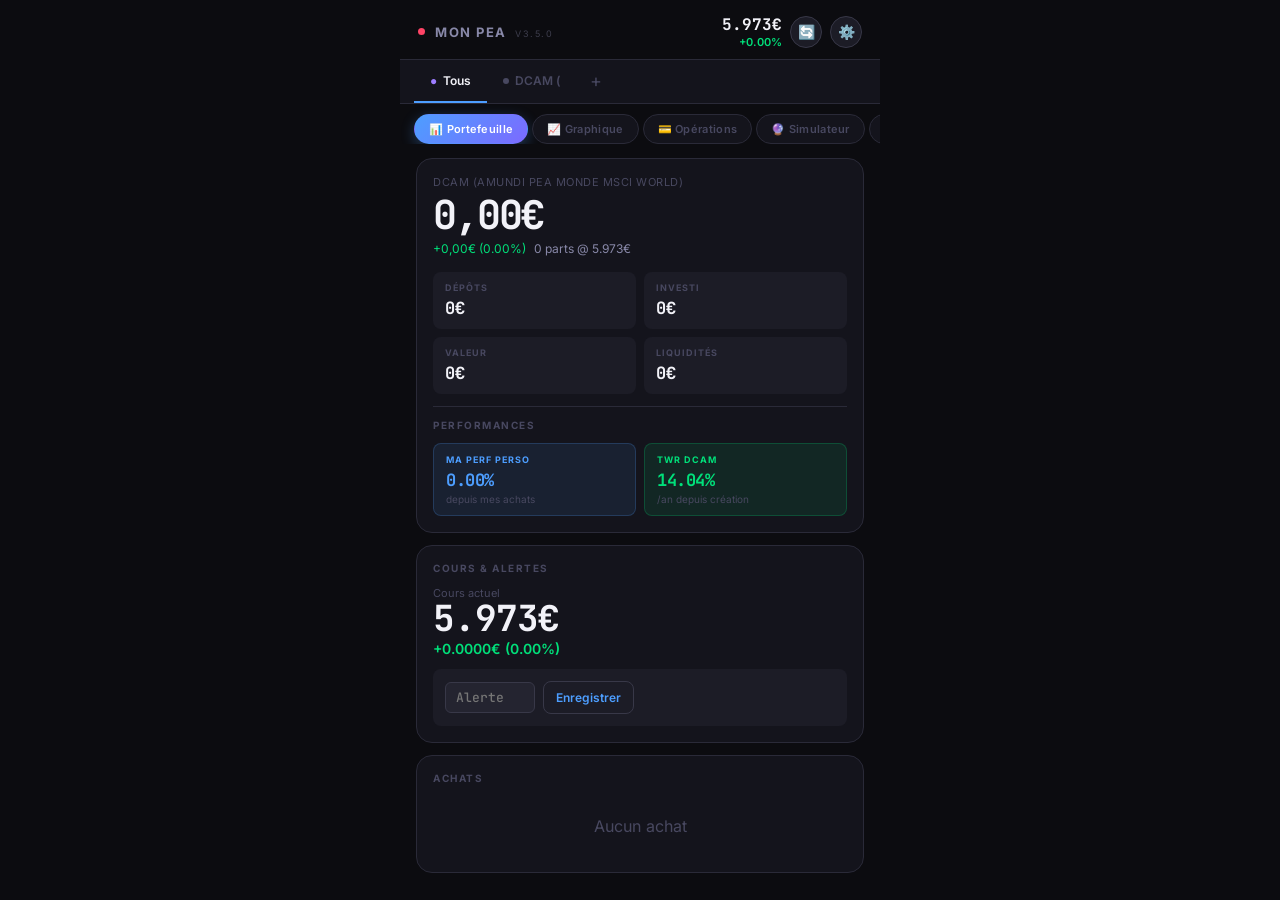
==== commit c8e94b0e: "Add files via upload" ====
--- a/index.html
+++ b/index.html
@@ -2,2225 +2,1726 @@
 <html lang="fr">
 <head>
 <meta charset="UTF-8">
-<meta name="viewport" content="width=device-width, initial-scale=1.0, maximum-scale=1.0">
-<title>Mon PEA v3.4.4</title>
+<meta name="viewport" content="width=device-width, initial-scale=1.0, maximum-scale=1.0, user-scalable=no">
+<title>Mon PEA v3.5.0</title>
 <meta name="theme-color" content="#0c0c10">
+<meta name="description" content="Suivi de portefeuille PEA avec simulateur et analyses">
 <link rel="manifest" href="manifest.json">
 <link rel="stylesheet" href="fonts.css">
 <script src="chart.umd.js"></script>
+
 <style>
-*{box-sizing:border-box;margin:0;padding:0;-webkit-tap-highlight-color:transparent}
-:root{
-  --bg:#0c0c10;--s1:#14141c;--s2:#1c1c26;--s3:#242430;--s4:#2c2c3a;
-  --border:#2a2a38;--border2:#383848;
-  --text:#f2f2f8;--text2:#8888a8;--text3:#484860;
-  --green:#00e07a;--gdim:#00e07a18;--gborder:#00e07a35;
-  --red:#ff4466;--rdim:#ff446618;--rborder:#ff446635;
-  --blue:#4d9eff;--bdim:#4d9eff18;--bborder:#4d9eff35;
-  --gold:#ffb830;--goldim:#ffb83018;
-  --purple:#9d7dff;--pdim:#9d7dff18;--pborder:#9d7dff35;
-  --cyan:#00d4ff;--cdim:#00d4ff18;
-  --r:16px;--r2:12px;--r3:8px;--r4:6px;
-}
-html,body{height:100%;overflow:hidden}
-body{background:var(--bg);color:var(--text);font-family:'Inter',sans-serif;display:flex;flex-direction:column}
-.mono{font-family:'JetBrains Mono',monospace}
-@keyframes pulse{0%,100%{box-shadow:0 0 0 0 rgba(0,224,122,.5)}50%{box-shadow:0 0 0 5px rgba(0,224,122,0)}}
-@keyframes spin{to{transform:rotate(360deg)}}
-@keyframes fadeUp{from{opacity:0;transform:translateY(12px)}to{opacity:1;transform:none}}
-@keyframes slideIn{from{transform:translateY(100%)}to{transform:translateY(0)}}
+* {
+  box-sizing: border-box;
+  margin: 0;
+  padding: 0;
+  -webkit-tap-highlight-color: transparent;
+  -webkit-touch-callout: none;
+}
+
+:root {
+  --bg: #0c0c10;
+  --s1: #14141c;
+  --s2: #1c1c26;
+  --s3: #242430;
+  --s4: #2c2c3a;
+  --border: #2a2a38;
+  --border2: #383848;
+  --text: #f2f2f8;
+  --text2: #8888a8;
+  --text3: #484860;
+  --green: #00e07a;
+  --green-dim: #00e07a18;
+  --green-border: #00e07a35;
+  --red: #ff4466;
+  --red-dim: #ff446618;
+  --red-border: #ff446635;
+  --blue: #4d9eff;
+  --blue-dim: #4d9eff18;
+  --blue-border: #4d9eff35;
+  --gold: #ffb830;
+  --gold-dim: #ffb83018;
+  --purple: #9d7dff;
+  --purple-dim: #9d7dff18;
+  --purple-border: #9d7dff35;
+  --cyan: #00d4ff;
+  --cyan-dim: #00d4ff18;
+  --r: 16px;
+  --r2: 12px;
+  --r3: 8px;
+  --r4: 6px;
+}
+
+html, body {
+  height: 100%;
+  overflow: hidden;
+  background: var(--bg);
+  color: var(--text);
+  font-family: 'Inter', sans-serif;
+}
+
+body {
+  display: flex;
+  flex-direction: column;
+}
+
+.mono {
+  font-family: 'JetBrains Mono', monospace;
+}
+
+@keyframes pulse {
+  0%, 100% { box-shadow: 0 0 0 0 rgba(0, 224, 122, 0.5); }
+  50% { box-shadow: 0 0 0 5px rgba(0, 224, 122, 0); }
+}
+
+@keyframes spin {
+  to { transform: rotate(360deg); }
+}
+
+@keyframes fadeUp {
+  from { opacity: 0; transform: translateY(12px); }
+  to { opacity: 1; transform: translateY(0); }
+}
+
+@keyframes slideIn {
+  from { transform: translateY(100%); }
+  to { transform: translateY(0); }
+}
 
 /* ── APP SHELL ── */
-.shell{max-width:480px;margin:0 auto;width:100%;height:100%;display:flex;flex-direction:column;position:relative}
+.shell {
+  max-width: 480px;
+  margin: 0 auto;
+  width: 100%;
+  height: 100%;
+  display: flex;
+  flex-direction: column;
+  position: relative;
+}
 
 /* ── TOP BAR ── */
-.topbar{flex-shrink:0;padding:14px 18px 10px;display:flex;align-items:center;gap:10px;background:var(--bg);border-bottom:1px solid var(--border);position:relative;z-index:10}
-.live-dot{width:7px;height:7px;border-radius:50%;background:var(--green);flex-shrink:0;animation:pulse 2s ease-in-out infinite}
-.app-title{font-size:13px;font-weight:700;letter-spacing:1.5px;text-transform:uppercase;color:var(--text2);flex:1}
-.app-version{font-size:9px;opacity:.4;font-weight:400;margin-left:4px;}
-.topbar-right{display:flex;align-items:center;gap:8px}
-.topbar-price{text-align:right}
-.tp-val{font-family:'JetBrains Mono',monospace;font-size:16px;font-weight:600}
-.tp-chg{font-size:11px;font-weight:600}
-.tp-chg.up{color:var(--green)}.tp-chg.down{color:var(--red)}
-.icon-btn{width:32px;height:32px;border-radius:50%;background:var(--s2);border:1px solid var(--border2);display:flex;align-items:center;justify-content:center;cursor:pointer;font-size:14px;flex-shrink:0;transition:all .2s}
-.icon-btn:hover{background:var(--s3);border-color:var(--border2)}
-.icon-btn.spinning{animation:spin .6s linear}
-
-/* ── ASSET TABS (horizontal scroll) ── */
-.asset-tab-bar{flex-shrink:0;display:flex;gap:0;overflow-x:auto;scrollbar-width:none;background:var(--s1);border-bottom:1px solid var(--border);padding:0 14px}
-.asset-tab-bar::-webkit-scrollbar{display:none}
-.asset-tab{flex-shrink:0;padding:10px 16px;font-size:12px;font-weight:600;color:var(--text3);cursor:pointer;border-bottom:2px solid transparent;white-space:nowrap;transition:all .2s;display:flex;align-items:center;gap:6px}
-.asset-tab:hover{color:var(--text2)}
-.asset-tab.active{color:var(--text);border-bottom-color:var(--blue)}
-.asset-tab .dot{width:6px;height:6px;border-radius:50%;background:var(--text3);transition:background .2s}
-.asset-tab.active .dot{background:var(--blue)}
-.add-asset-btn{flex-shrink:0;padding:10px 14px;font-size:18px;color:var(--text3);cursor:pointer;border-bottom:2px solid transparent;transition:all .2s}
-.add-asset-btn:hover{color:var(--green)}
-
-/* ── CONSOLIDATED VIEW TAB ── */
-.asset-tab.all-tab.active{border-bottom-color:var(--purple)}
-.asset-tab.all-tab.active .dot{background:var(--purple)}
+.topbar {
+  flex-shrink: 0;
+  padding: 14px 18px 10px;
+  display: flex;
+  align-items: center;
+  gap: 10px;
+  background: var(--bg);
+  border-bottom: 1px solid var(--border);
+  position: relative;
+  z-index: 10;
+}
+
+.live-dot {
+  width: 7px;
+  height: 7px;
+  border-radius: 50%;
+  background: var(--green);
+  flex-shrink: 0;
+  animation: pulse 2s ease-in-out infinite;
+}
+
+.app-title {
+  font-size: 13px;
+  font-weight: 700;
+  letter-spacing: 1.5px;
+  text-transform: uppercase;
+  color: var(--text2);
+  flex: 1;
+}
+
+.app-version {
+  font-size: 9px;
+  opacity: 0.4;
+  font-weight: 400;
+  margin-left: 4px;
+}
+
+.topbar-right {
+  display: flex;
+  align-items: center;
+  gap: 8px;
+}
+
+.topbar-price {
+  text-align: right;
+}
+
+.tp-val {
+  font-family: 'JetBrains Mono', monospace;
+  font-size: 16px;
+  font-weight: 600;
+}
+
+.tp-chg {
+  font-size: 11px;
+  font-weight: 600;
+}
+
+.tp-chg.up {
+  color: var(--green);
+}
+
+.tp-chg.down {
+  color: var(--red);
+}
+
+.icon-btn {
+  width: 32px;
+  height: 32px;
+  border-radius: 50%;
+  background: var(--s2);
+  border: 1px solid var(--border2);
+  display: flex;
+  align-items: center;
+  justify-content: center;
+  cursor: pointer;
+  font-size: 14px;
+  flex-shrink: 0;
+  transition: all 0.2s;
+}
+
+.icon-btn:hover {
+  background: var(--s3);
+  border-color: var(--border2);
+}
+
+.icon-btn.spinning {
+  animation: spin 0.6s linear;
+}
+
+/* ── ASSET TABS ── */
+.asset-tab-bar {
+  flex-shrink: 0;
+  display: flex;
+  gap: 0;
+  overflow-x: auto;
+  scrollbar-width: none;
+  background: var(--s1);
+  border-bottom: 1px solid var(--border);
+  padding: 0 14px;
+}
+
+.asset-tab-bar::-webkit-scrollbar {
+  display: none;
+}
+
+.asset-tab {
+  flex-shrink: 0;
+  padding: 10px 16px;
+  font-size: 12px;
+  font-weight: 600;
+  color: var(--text3);
+  cursor: pointer;
+  border-bottom: 2px solid transparent;
+  white-space: nowrap;
+  transition: all 0.2s;
+  display: flex;
+  align-items: center;
+  gap: 6px;
+}
+
+.asset-tab:hover {
+  color: var(--text2);
+}
+
+.asset-tab.active {
+  color: var(--text);
+  border-bottom-color: var(--blue);
+}
+
+.asset-tab .dot {
+  width: 6px;
+  height: 6px;
+  border-radius: 50%;
+  background: var(--text3);
+  transition: background 0.2s;
+}
+
+.asset-tab.active .dot {
+  background: var(--blue);
+}
+
+.add-asset-btn {
+  flex-shrink: 0;
+  padding: 10px 14px;
+  font-size: 18px;
+  color: var(--text3);
+  cursor: pointer;
+  border-bottom: 2px solid transparent;
+  transition: all 0.2s;
+}
+
+.add-asset-btn:hover {
+  color: var(--green);
+}
 
 /* ── NAV TABS ── */
-.nav-bar{flex-shrink:0;display:flex;gap:4px;overflow-x:auto;scrollbar-width:none;padding:10px 14px 0;background:var(--bg)}
-.nav-bar::-webkit-scrollbar{display:none}
-.nav-btn{flex-shrink:0;display:flex;align-items:center;gap:5px;padding:7px 14px;border-radius:20px;font-size:11px;font-weight:600;letter-spacing:.3px;cursor:pointer;border:1px solid var(--border);background:var(--s1);color:var(--text3);transition:all .2s;white-space:nowrap;font-family:'Inter',sans-serif}
-.nav-btn.active{color:#fff;border-color:transparent}
-.nav-btn.n0.active{background:linear-gradient(135deg,#4d9eff,#7c6aff);box-shadow:0 4px 14px rgba(77,158,255,.3)}
-.nav-btn.n1.active{background:linear-gradient(135deg,#00e07a,#00b4aa);box-shadow:0 4px 14px rgba(0,224,122,.3)}
-.nav-btn.n2.active{background:linear-gradient(135deg,#ffb830,#ff7c5a);box-shadow:0 4px 14px rgba(255,184,48,.3)}
-.nav-btn.n3.active{background:linear-gradient(135deg,#9d7dff,#e879f9);box-shadow:0 4px 14px rgba(157,125,255,.3)}
-.nav-btn.n4.active{background:linear-gradient(135deg,#00d4ff,#4d9eff);box-shadow:0 4px 14px rgba(0,212,255,.3)}
-.nav-btn.n5.active{background:linear-gradient(135deg,#00e07a,#00d4ff);box-shadow:0 4px 14px rgba(0,224,122,.3)}
-
-/* ── SCROLL ARROWS ── */
-.scroll-wrap{position:relative;flex-shrink:0}
-.scroll-arrow{position:absolute;top:50%;transform:translateY(-50%);width:28px;height:28px;border-radius:50%;background:var(--s2);border:1px solid var(--border2);color:var(--text);font-size:18px;font-weight:700;cursor:pointer;z-index:5;display:none;align-items:center;justify-content:center;font-family:'Inter',sans-serif;transition:all .2s;line-height:1;padding:0;box-shadow:0 2px 8px rgba(0,0,0,.4)}
-.scroll-arrow:hover{background:var(--s3);border-color:var(--blue);color:var(--blue)}
-.scroll-arrow:active{transform:translateY(-50%) scale(0.92)}
-.scroll-arrow-l{left:4px}
-.scroll-arrow-r{right:4px}
-.scroll-arrow.visible{display:flex}
-.scroll-arrow.nav-arrow{top:calc(50% + 5px)} /* nav has padding-top:10px */
-
-/* Hide arrows on mobile (touch users) */
-@media(hover:none) and (pointer:coarse){
-  .scroll-arrow{display:none!important}
+.nav-bar {
+  flex-shrink: 0;
+  display: flex;
+  gap: 4px;
+  overflow-x: auto;
+  scrollbar-width: none;
+  padding: 10px 14px 0;
+  background: var(--bg);
+}
+
+.nav-bar::-webkit-scrollbar {
+  display: none;
+}
+
+.nav-btn {
+  flex-shrink: 0;
+  display: flex;
+  align-items: center;
+  gap: 5px;
+  padding: 7px 14px;
+  border-radius: 20px;
+  font-size: 11px;
+  font-weight: 600;
+  letter-spacing: 0.3px;
+  cursor: pointer;
+  border: 1px solid var(--border);
+  background: var(--s1);
+  color: var(--text3);
+  transition: all 0.2s;
+  white-space: nowrap;
+  font-family: 'Inter', sans-serif;
+}
+
+.nav-btn.active {
+  color: #fff;
+  border-color: transparent;
+}
+
+.nav-btn.n0.active {
+  background: linear-gradient(135deg, #4d9eff, #7c6aff);
+  box-shadow: 0 4px 14px rgba(77, 158, 255, 0.3);
+}
+
+.nav-btn.n1.active {
+  background: linear-gradient(135deg, #00e07a, #00b4aa);
+  box-shadow: 0 4px 14px rgba(0, 224, 122, 0.3);
+}
+
+.nav-btn.n2.active {
+  background: linear-gradient(135deg, #ffb830, #ff7c5a);
+  box-shadow: 0 4px 14px rgba(255, 184, 48, 0.3);
+}
+
+.nav-btn.n3.active {
+  background: linear-gradient(135deg, #9d7dff, #e879f9);
+  box-shadow: 0 4px 14px rgba(157, 125, 255, 0.3);
+}
+
+.nav-btn.n4.active {
+  background: linear-gradient(135deg, #00d4ff, #4d9eff);
+  box-shadow: 0 4px 14px rgba(0, 212, 255, 0.3);
+}
+
+.nav-btn.n5.active {
+  background: linear-gradient(135deg, #00e07a, #00d4ff);
+  box-shadow: 0 4px 14px rgba(0, 224, 122, 0.3);
 }
 
 /* ── SCROLL AREA ── */
-.scroll{flex:1;overflow-y:auto;overflow-x:hidden;-webkit-overflow-scrolling:touch;scrollbar-width:none}
-.scroll::-webkit-scrollbar{display:none}
-.pad{padding:14px 16px 100px}
+.scroll {
+  flex: 1;
+  overflow-y: auto;
+  overflow-x: hidden;
+  -webkit-overflow-scrolling: touch;
+  scrollbar-width: none;
+}
+
+.scroll::-webkit-scrollbar {
+  display: none;
+}
+
+.pad {
+  padding: 14px 16px 100px;
+}
 
 /* ── CARDS ── */
-.card{background:var(--s1);border:1px solid var(--border);border-radius:var(--r);padding:16px;margin-bottom:12px;animation:fadeUp .2s ease}
-.card-hd{font-size:10px;font-weight:700;letter-spacing:1.5px;text-transform:uppercase;color:var(--text3);margin-bottom:12px;display:flex;justify-content:space-between;align-items:center}
-.chip{display:inline-flex;align-items:center;gap:4px;padding:3px 9px;border-radius:12px;font-size:11px;font-weight:600}
-.chip-green{background:var(--gdim);color:var(--green);border:1px solid var(--gborder)}
-.chip-red{background:var(--rdim);color:var(--red);border:1px solid var(--rborder)}
-.chip-blue{background:var(--bdim);color:var(--blue);border:1px solid var(--bborder)}
-.chip-gold{background:var(--goldim);color:var(--gold)}
-.chip-purple{background:var(--pdim);color:var(--purple);border:1px solid var(--pborder)}
+.card {
+  background: var(--s1);
+  border: 1px solid var(--border);
+  border-radius: var(--r);
+  padding: 16px;
+  margin-bottom: 12px;
+  animation: fadeUp 0.2s ease;
+}
+
+.card-hd {
+  font-size: 10px;
+  font-weight: 700;
+  letter-spacing: 1.5px;
+  text-transform: uppercase;
+  color: var(--text3);
+  margin-bottom: 12px;
+  display: flex;
+  justify-content: space-between;
+  align-items: center;
+}
+
+.chip {
+  display: inline-flex;
+  align-items: center;
+  gap: 4px;
+  padding: 3px 9px;
+  border-radius: 12px;
+  font-size: 11px;
+  font-weight: 600;
+}
+
+.chip-green {
+  background: var(--green-dim);
+  color: var(--green);
+  border: 1px solid var(--green-border);
+}
+
+.chip-blue {
+  background: var(--blue-dim);
+  color: var(--blue);
+  border: 1px solid var(--blue-border);
+}
 
 /* ── HERO SECTION ── */
-.hero-total{font-size:40px;font-weight:900;letter-spacing:-2px;line-height:1;margin-bottom:6px;font-family:'JetBrains Mono',monospace}
-.hero-sub{display:flex;align-items:center;gap:8px;font-size:12px;color:var(--text2);margin-bottom:16px;flex-wrap:wrap}
-.grid2{display:grid;grid-template-columns:1fr 1fr;gap:8px}
-.grid3{display:grid;grid-template-columns:repeat(3,1fr);gap:8px}
-.mini-card{background:var(--s2);border-radius:var(--r3);padding:10px 12px}
-.mini-card.bc-green{background:var(--gdim);border:1px solid var(--gborder)}
-.mini-card.bc-blue{background:var(--bdim);border:1px solid var(--bborder)}
-.mini-card.bc-red{background:var(--rdim);border:1px solid var(--rborder)}
-.mini-card.bc-purple{background:var(--pdim);border:1px solid var(--pborder)}
-.mc-l{font-size:9px;font-weight:700;letter-spacing:1px;text-transform:uppercase;color:var(--text3);margin-bottom:4px}
-.mc-l.g{color:var(--green)}.mc-l.b{color:var(--blue)}.mc-l.r{color:var(--red)}.mc-l.p{color:var(--purple)}
-.mc-v{font-size:17px;font-weight:800;letter-spacing:-0.5px;font-family:'JetBrains Mono',monospace}
-.mc-sub{font-size:10px;color:var(--text3);margin-top:2px}
+.hero-total {
+  font-size: 40px;
+  font-weight: 900;
+  letter-spacing: -2px;
+  line-height: 1;
+  margin-bottom: 6px;
+  font-family: 'JetBrains Mono', monospace;
+}
+
+.hero-sub {
+  display: flex;
+  align-items: center;
+  gap: 8px;
+  font-size: 12px;
+  color: var(--text2);
+  margin-bottom: 16px;
+  flex-wrap: wrap;
+}
+
+.grid2 {
+  display: grid;
+  grid-template-columns: 1fr 1fr;
+  gap: 8px;
+}
+
+.grid3 {
+  display: grid;
+  grid-template-columns: repeat(3, 1fr);
+  gap: 8px;
+}
+
+.mini-card {
+  background: var(--s2);
+  border-radius: var(--r3);
+  padding: 10px 12px;
+}
+
+.mini-card.bc-green {
+  background: var(--green-dim);
+  border: 1px solid var(--green-border);
+}
+
+.mini-card.bc-blue {
+  background: var(--blue-dim);
+  border: 1px solid var(--blue-border);
+}
+
+.mini-card.bc-red {
+  background: var(--red-dim);
+  border: 1px solid var(--red-border);
+}
+
+.mini-card.bc-purple {
+  background: var(--purple-dim);
+  border: 1px solid var(--purple-border);
+}
+
+.mc-l {
+  font-size: 9px;
+  font-weight: 700;
+  letter-spacing: 1px;
+  text-transform: uppercase;
+  color: var(--text3);
+  margin-bottom: 4px;
+}
+
+.mc-l.g {
+  color: var(--green);
+}
+
+.mc-l.b {
+  color: var(--blue);
+}
+
+.mc-l.r {
+  color: var(--red);
+}
+
+.mc-v {
+  font-size: 17px;
+  font-weight: 800;
+  letter-spacing: -0.5px;
+  font-family: 'JetBrains Mono', monospace;
+}
+
+.mc-sub {
+  font-size: 10px;
+  color: var(--text3);
+  margin-top: 2px;
+}
 
 /* ── PRICE CARD ── */
-.price-big{font-family:'JetBrains Mono',monospace;font-size:36px;font-weight:700;letter-spacing:-1px;line-height:1}
-.price-chg{font-size:14px;font-weight:600;margin-top:4px}
-.price-chg.up{color:var(--green)}.price-chg.down{color:var(--red)}
-.price-meta{display:flex;justify-content:space-between;align-items:center;flex-wrap:wrap;gap:8px;margin-top:12px}
-.pm-item{font-size:11px;color:var(--text3)}
-.pm-item span{color:var(--text2);font-weight:600}
-
-/* ── FLUC BAR ── */
-.fluc{display:flex;align-items:center;gap:10px;background:var(--s2);border-radius:var(--r3);padding:10px 12px;margin-top:10px}
-.fluc-track{flex:1;height:4px;background:var(--s4);border-radius:4px;position:relative}
-.fluc-fill{position:absolute;top:0;height:100%;border-radius:4px;transition:all .5s}
-.fluc-thumb{position:absolute;top:50%;transform:translate(-50%,-50%);width:12px;height:12px;border-radius:50%;border:2px solid var(--bg);transition:left .5s}
-.fluc-val{font-family:'JetBrains Mono',monospace;font-size:15px;font-weight:700;flex-shrink:0}
-
-/* ── ALERT BAR ── */
-.alert-bar{background:var(--s2);border-radius:var(--r3);padding:12px;margin-top:10px;display:flex;gap:8px;align-items:center;flex-wrap:wrap}
-.alert-inp{background:var(--s3);border:1px solid var(--border2);border-radius:var(--r4);padding:6px 10px;color:var(--text);font-size:13px;font-family:'JetBrains Mono',monospace;width:90px;outline:none}
-.alert-inp:focus{border-color:var(--blue)}
-.alert-active{background:var(--gdim);border:1px solid var(--gborder);border-radius:var(--r3);padding:8px 12px;font-size:12px;color:var(--green);margin-top:6px;width:100%}
-
-/* ── HISTORY CARD ── */
-.month-block{border:1px solid var(--border);border-radius:var(--r2);padding:14px;margin-bottom:10px;transition:border-color .2s}
-.month-block:hover{border-color:var(--border2)}
-.mb-header{display:flex;justify-content:space-between;align-items:center;margin-bottom:10px}
-.mb-month{font-size:12px;font-weight:800;letter-spacing:1px;text-transform:uppercase}
-.mb-pv{text-align:right}
-.mb-pv-val{font-family:'JetBrains Mono',monospace;font-size:18px;font-weight:800;letter-spacing:-0.5px}
-.mb-pv-pct{font-size:11px;font-weight:600}
-.mb-blocks{display:grid;grid-template-columns:1fr 1fr;gap:8px;margin-bottom:8px}
-.mb-vir{background:var(--bdim);border:1px solid var(--bborder);border-radius:var(--r3);padding:9px 11px}
-.mb-buy{background:var(--gdim);border:1px solid var(--gborder);border-radius:var(--r3);padding:9px 11px}
-.mb-label{font-size:9px;font-weight:700;letter-spacing:1px;text-transform:uppercase;margin-bottom:3px}
-.mb-label.b{color:var(--blue)}.mb-label.g{color:var(--green)}
-.mb-val{font-family:'JetBrains Mono',monospace;font-size:17px;font-weight:800}
-.mb-val.b{color:var(--blue)}.mb-val.g{color:var(--text)}
-.mb-sub{font-size:10px;color:var(--text3);margin-top:1px}
-.mb-now{background:var(--s2);border-radius:var(--r3);padding:8px 11px;display:flex;justify-content:space-between;align-items:center}
-.mb-actions{display:flex;gap:5px;margin-top:8px;flex-wrap:wrap}
-.act-btn{padding:4px 9px;border-radius:12px;font-size:10px;font-weight:700;cursor:pointer;border:1px solid var(--border);background:none;color:var(--text3);font-family:'Inter',sans-serif;transition:all .2s;letter-spacing:.5px;text-transform:uppercase}
-.act-btn:hover{color:var(--text);border-color:var(--text3)}
-.act-btn.del:hover{color:var(--red);border-color:var(--red)}
-
-/* ── OPS FORM ── */
-.form-grid{display:grid;grid-template-columns:1fr 1fr;gap:10px;margin-bottom:12px}
-.form-field{display:flex;flex-direction:column;gap:4px}
-.form-field label{font-size:10px;font-weight:700;letter-spacing:1px;text-transform:uppercase;color:var(--text3)}
-.form-field input{background:var(--s2);border:1px solid var(--border);border-radius:var(--r3);padding:10px 12px;color:var(--text);font-size:14px;font-weight:600;font-family:'JetBrains Mono',monospace;outline:none;width:100%;transition:border .2s}
-.form-field input:focus{border-color:var(--blue)}
-.form-field input[type=date]{font-family:'Inter',sans-serif;font-size:13px}
-.fp-row{background:var(--s2);border-radius:var(--r3);padding:11px;margin-bottom:12px;display:flex;flex-wrap:wrap;gap:10px;justify-content:space-between;font-size:12px;color:var(--text2)}
-.fp-row strong{color:var(--text);font-family:'JetBrains Mono',monospace}
-.btn{display:inline-flex;align-items:center;gap:5px;padding:9px 16px;border-radius:20px;font-size:12px;font-weight:700;cursor:pointer;border:none;font-family:'Inter',sans-serif;transition:all .2s;white-space:nowrap}
-.btn-green{background:var(--green);color:#000}
-.btn-blue{background:var(--blue);color:#fff}
-.btn-ghost{background:var(--s2);color:var(--text2);border:1px solid var(--border)}
-.btn-ghost:hover{color:var(--text)}
-.btn-red{background:var(--rdim);color:var(--red);border:1px solid var(--rborder)}
-.btn-full{width:100%;justify-content:center;padding:13px}
-
-/* ── SIM ── */
-.scen-row{display:flex;gap:6px;margin-bottom:12px}
-.scen-btn{flex:1;padding:9px 6px;border-radius:var(--r3);font-size:11px;font-weight:700;cursor:pointer;border:1px solid var(--border);background:var(--s2);color:var(--text3);font-family:'Inter',sans-serif;transition:all .2s;text-align:center;line-height:1.4}
-.scen-btn.active{background:var(--purple);border-color:var(--purple);color:#fff;box-shadow:0 4px 12px rgba(157,125,255,.35)}
-input[type=range]{width:100%;-webkit-appearance:none;height:3px;background:var(--border2);border-radius:3px;outline:none;cursor:pointer;margin:6px 0}
-input[type=range]::-webkit-slider-thumb{-webkit-appearance:none;width:18px;height:18px;border-radius:50%;background:var(--purple);border:3px solid var(--bg);cursor:pointer}
-.sr-grid{display:grid;grid-template-columns:repeat(3,1fr);gap:8px;margin-bottom:12px}
-.sr{background:var(--s2);border-radius:var(--r3);padding:11px;text-align:center}
-.sr-l{font-size:9px;font-weight:700;letter-spacing:1px;text-transform:uppercase;color:var(--text3);margin-bottom:5px}
-.sr-v{font-family:'JetBrains Mono',monospace;font-size:19px;font-weight:800;letter-spacing:-0.5px}
-.sr-sub{font-size:10px;color:var(--text3);margin-top:2px}
-
-/* ── GOAL CARD ── */
-.goal-result{background:var(--gdim);border:1px solid var(--gborder);border-radius:var(--r3);padding:14px;margin-top:12px;text-align:center}
-.gr-label{font-size:10px;font-weight:700;letter-spacing:1px;text-transform:uppercase;color:var(--green);margin-bottom:6px}
-.gr-val{font-family:'JetBrains Mono',monospace;font-size:28px;font-weight:900;color:var(--green);letter-spacing:-1px}
-
-/* ── ADD ASSET MODAL ── */
-.modal-overlay{position:fixed;inset:0;background:rgba(0,0,0,.7);z-index:100;display:none}
-.modal-overlay.open{display:flex;align-items:flex-end}
-.modal{width:100%;max-width:480px;margin:0 auto;background:var(--s1);border-radius:var(--r) var(--r) 0 0;padding:20px;border-top:1px solid var(--border2);animation:slideIn .3s ease}
-.modal-hd{display:flex;justify-content:space-between;align-items:center;margin-bottom:16px}
-.modal-title{font-size:15px;font-weight:700}
-.modal-close{background:var(--s2);border:none;color:var(--text2);width:28px;height:28px;border-radius:50%;cursor:pointer;font-size:14px;display:flex;align-items:center;justify-content:center}
-.ticker-input{background:var(--s2);border:1px solid var(--border2);border-radius:var(--r2);padding:14px 16px;color:var(--text);font-size:18px;font-weight:700;font-family:'JetBrains Mono',monospace;width:100%;outline:none;text-transform:uppercase;margin-bottom:10px;text-align:center;letter-spacing:2px}
-.ticker-input:focus{border-color:var(--blue)}
-.ticker-presets{display:grid;grid-template-columns:repeat(2,1fr);gap:8px;margin-bottom:14px}
-.preset{background:var(--s2);border:1px solid var(--border);border-radius:var(--r3);padding:10px 12px;cursor:pointer;transition:all .2s}
-.preset:hover{border-color:var(--blue);background:var(--bdim)}
-.preset-ticker{font-family:'JetBrains Mono',monospace;font-size:13px;font-weight:700;color:var(--blue);margin-bottom:2px}
-.preset-name{font-size:11px;color:var(--text3)}
-.preset-info{font-size:10px;color:var(--text3);margin-top:2px}
-.search-result{background:var(--bdim);border:1px solid var(--bborder);border-radius:var(--r3);padding:12px;margin-bottom:12px;display:none}
-.sr-ticker-name{font-weight:700;font-size:14px;margin-bottom:4px}
-.sr-price{font-family:'JetBrains Mono',monospace;font-size:20px;font-weight:700;color:var(--green)}
-.sr-meta{font-size:11px;color:var(--text3);margin-top:4px}
-
-/* ── CONSOLIDATED ── */
-.asset-row{background:var(--s2);border-radius:var(--r3);padding:12px 14px;margin-bottom:8px;display:flex;justify-content:space-between;align-items:center;cursor:pointer;transition:background .2s}
-.asset-row:hover{background:var(--s3)}
-.ar-left{display:flex;align-items:center;gap:10px}
-.ar-dot{width:10px;height:10px;border-radius:50%;flex-shrink:0}
-.ar-name{font-weight:700;font-size:14px;margin-bottom:2px}
-.ar-ticker{font-size:11px;color:var(--text3);font-family:'JetBrains Mono',monospace}
-.ar-right{text-align:right}
-.ar-val{font-family:'JetBrains Mono',monospace;font-size:15px;font-weight:700}
-.ar-pv{font-size:12px;font-weight:600}
-
-/* ── POPUP ── */
-.popup{position:fixed;bottom:0;left:50%;transform:translateX(-50%);width:100%;max-width:480px;background:var(--s1);border-top:1px solid var(--border2);border-radius:var(--r) var(--r) 0 0;padding:20px;z-index:100;display:none;box-shadow:0 -10px 40px rgba(0,0,0,.6);animation:slideIn .25s ease}
-.popup-overlay{position:fixed;inset:0;background:rgba(0,0,0,.6);z-index:99;display:none}
-.popup-hd{display:flex;justify-content:space-between;align-items:center;margin-bottom:14px}
-.popup-title{font-size:13px;font-weight:700}
-.popup-close{background:var(--s2);border:none;color:var(--text2);width:28px;height:28px;border-radius:50%;cursor:pointer;font-size:14px;display:flex;align-items:center;justify-content:center}
-.detail-grid{display:grid;grid-template-columns:1fr 1fr;gap:8px}
-.dg-item{background:var(--s2);border-radius:var(--r3);padding:10px}
-.dg-l{font-size:9px;font-weight:700;letter-spacing:1px;text-transform:uppercase;color:var(--text3);margin-bottom:4px}
-.dg-v{font-size:15px;font-weight:700;font-family:'JetBrains Mono',monospace}
-
-/* ── PERF CHART ── */
-canvas{display:block;width:100%!important}
-
-@media(max-width:375px){.hero-total{font-size:32px}.price-big{font-size:28px}}
+.price-big {
+  font-family: 'JetBrains Mono', monospace;
+  font-size: 36px;
+  font-weight: 700;
+  letter-spacing: -1px;
+  line-height: 1;
+}
+
+.price-chg {
+  font-size: 14px;
+  font-weight: 600;
+  margin-top: 4px;
+}
+
+.price-chg.up {
+  color: var(--green);
+}
+
+.price-chg.down {
+  color: var(--red);
+}
+
+/* ── PRICE META ── */
+.price-meta {
+  display: flex;
+  justify-content: space-between;
+  align-items: center;
+  flex-wrap: wrap;
+  gap: 8px;
+  margin-top: 12px;
+}
+
+.pm-item {
+  font-size: 11px;
+  color: var(--text3);
+}
+
+.pm-item span {
+  color: var(--text2);
+  font-weight: 600;
+}
+
+/* ── FORM ELEMENTS ── */
+.form-field {
+  margin-bottom: 12px;
+}
+
+.form-field label {
+  display: block;
+  font-size: 11px;
+  font-weight: 600;
+  color: var(--text3);
+  text-transform: uppercase;
+  margin-bottom: 6px;
+  letter-spacing: 0.5px;
+}
+
+.form-field input,
+.form-field select {
+  width: 100%;
+  padding: 8px 12px;
+  background: var(--s2);
+  border: 1px solid var(--border2);
+  border-radius: var(--r3);
+  color: var(--text);
+  font-size: 14px;
+  font-family: 'Inter', sans-serif;
+  outline: none;
+  transition: border-color 0.2s;
+}
+
+.form-field input:focus,
+.form-field select:focus {
+  border-color: var(--blue);
+}
+
+.form-field input[type="range"] {
+  padding: 0;
+  height: 4px;
+  cursor: pointer;
+}
+
+/* ── BUTTONS ── */
+button {
+  cursor: pointer;
+  font-family: 'Inter', sans-serif;
+  transition: all 0.2s;
+}
+
+.btn {
+  padding: 10px 16px;
+  background: linear-gradient(135deg, var(--blue), var(--purple));
+  color: #fff;
+  border: none;
+  border-radius: var(--r2);
+  font-size: 13px;
+  font-weight: 600;
+  letter-spacing: 0.3px;
+}
+
+.btn:active {
+  transform: scale(0.98);
+}
+
+.btn-ghost {
+  padding: 8px 12px;
+  background: transparent;
+  color: var(--blue);
+  border: 1px solid var(--border2);
+  border-radius: var(--r3);
+  font-size: 12px;
+  font-weight: 600;
+}
+
+.btn-ghost:hover {
+  border-color: var(--blue);
+  background: var(--blue-dim);
+}
+
+/* ── SLIDER ── */
+input[type="range"] {
+  -webkit-appearance: none;
+  width: 100%;
+  height: 4px;
+  border-radius: 2px;
+  background: var(--s3);
+  outline: none;
+}
+
+input[type="range"]::-webkit-slider-thumb {
+  -webkit-appearance: none;
+  appearance: none;
+  width: 18px;
+  height: 18px;
+  border-radius: 50%;
+  background: var(--blue);
+  cursor: pointer;
+  border: 2px solid var(--bg);
+}
+
+input[type="range"]::-moz-range-thumb {
+  width: 18px;
+  height: 18px;
+  border-radius: 50%;
+  background: var(--blue);
+  cursor: pointer;
+  border: 2px solid var(--bg);
+}
+
+/* ── ALERT ── */
+.alert-bar {
+  background: var(--s2);
+  border-radius: var(--r3);
+  padding: 12px;
+  margin-top: 10px;
+  display: flex;
+  gap: 8px;
+  align-items: center;
+  flex-wrap: wrap;
+}
+
+.alert-inp {
+  background: var(--s3);
+  border: 1px solid var(--border2);
+  border-radius: var(--r4);
+  padding: 6px 10px;
+  color: var(--text);
+  font-size: 13px;
+  font-family: 'JetBrains Mono', monospace;
+  width: 90px;
+  outline: none;
+}
+
+.alert-inp:focus {
+  border-color: var(--blue);
+}
+
+.alert-active {
+  background: var(--green-dim);
+  border: 1px solid var(--green-border);
+  border-radius: var(--r3);
+  padding: 8px 12px;
+  font-size: 12px;
+  color: var(--green);
+  margin-top: 6px;
+  width: 100%;
+}
+
+/* ── HISTORY ── */
+.month-block {
+  border: 1px solid var(--border);
+  border-radius: var(--r2);
+  padding: 14px;
+  margin-bottom: 10px;
+  transition: border-color 0.2s;
+}
+
+.month-block:hover {
+  border-color: var(--border2);
+}
+
+.mb-header {
+  display: flex;
+  justify-content: space-between;
+  align-items: center;
+  margin-bottom: 10px;
+}
+
+.mb-month {
+  font-size: 12px;
+  font-weight: 800;
+  letter-spacing: 1px;
+  text-transform: uppercase;
+}
+
+.mb-badge {
+  font-size: 10px;
+  color: var(--text3);
+}
+
+.mb-items {
+  display: flex;
+  flex-direction: column;
+  gap: 8px;
+}
+
+.mb-item {
+  display: flex;
+  justify-content: space-between;
+  align-items: center;
+  padding: 8px 0;
+  border-top: 1px solid var(--border);
+}
+
+.mb-item-left {
+  display: flex;
+  flex-direction: column;
+}
+
+.mb-item-date {
+  font-size: 11px;
+  color: var(--text2);
+  font-weight: 600;
+}
+
+.mb-item-detail {
+  font-size: 10px;
+  color: var(--text3);
+  margin-top: 2px;
+}
+
+.mb-item-right {
+  display: flex;
+  flex-direction: column;
+  align-items: flex-end;
+}
+
+.mb-item-qty {
+  font-size: 13px;
+  font-weight: 700;
+  font-family: 'JetBrains Mono', monospace;
+}
+
+.mb-item-price {
+  font-size: 10px;
+  color: var(--text3);
+  margin-top: 2px;
+}
+
+/* ── MODALS ── */
+.modal-overlay {
+  position: fixed;
+  top: 0;
+  left: 0;
+  right: 0;
+  bottom: 0;
+  background: rgba(0, 0, 0, 0.7);
+  display: none;
+  z-index: 1000;
+  align-items: center;
+  justify-content: center;
+  padding: 16px;
+}
+
+.modal-overlay.open {
+  display: flex;
+}
+
+.modal {
+  background: var(--s1);
+  border: 1px solid var(--border);
+  border-radius: var(--r);
+  padding: 20px;
+  max-width: 100%;
+  max-height: 80vh;
+  overflow-y: auto;
+  animation: slideIn 0.3s ease;
+}
+
+.modal-header {
+  font-size: 16px;
+  font-weight: 700;
+  margin-bottom: 16px;
+  display: flex;
+  justify-content: space-between;
+  align-items: center;
+}
+
+.modal-close {
+  width: 32px;
+  height: 32px;
+  border: none;
+  background: transparent;
+  color: var(--text2);
+  font-size: 20px;
+  cursor: pointer;
+}
+
+.modal-close:hover {
+  color: var(--text);
+}
+
+/* ── UTILITY ── */
+.hidden {
+  display: none !important;
+}
+
+.text-center {
+  text-align: center;
+}
+
+.mt-1 {
+  margin-top: 8px;
+}
+
+.mt-2 {
+  margin-top: 16px;
+}
+
+.mb-1 {
+  margin-bottom: 8px;
+}
+
+.gap-1 {
+  gap: 8px;
+}
+
+@media (max-width: 380px) {
+  .nav-btn {
+    font-size: 10px;
+    padding: 6px 12px;
+  }
+  
+  .hero-total {
+    font-size: 32px;
+  }
+  
+  .card {
+    padding: 12px;
+  }
+}
 </style>
+
 </head>
 <body>
+
 <div class="shell">
 
-<!-- TOP BAR -->
-<div class="topbar">
-  <div class="live-dot" id="live-dot"></div>
-  <div class="app-title">Mon PEA <span class="app-version">v3.4.4</span></div>
-  <div class="topbar-right">
-    <div class="topbar-price" id="topbar-price" style="display:none">
-      <div class="tp-val" id="tp-val">—</div>
-      <div class="tp-chg" id="tp-chg">—</div>
+  <!-- TOP BAR -->
+  <div class="topbar">
+    <div class="live-dot" id="live-dot"></div>
+    <div class="app-title">MON PEA <span class="app-version">v3.5.0</span></div>
+    <div class="topbar-right">
+      <div class="topbar-price" id="topbar-price" style="display:none;">
+        <div class="tp-val" id="tp-val">—</div>
+        <div class="tp-chg" id="tp-chg">—</div>
+      </div>
+      <button class="icon-btn" id="refresh-btn" onclick="refreshPrices()">🔄</button>
+      <button class="icon-btn" id="settings-btn" onclick="openSettings()">⚙️</button>
     </div>
-    <button class="icon-btn" id="refresh-btn" onclick="doRefresh()" title="Actualiser">↻</button>
   </div>
-</div>
-
-<!-- ASSET TABS -->
-<div class="scroll-wrap" id="asset-wrap">
-  <button class="scroll-arrow scroll-arrow-l" onclick="scrollH('asset-tab-bar',-1)" id="asset-arrow-l">‹</button>
-  <div class="asset-tab-bar" id="asset-tab-bar" onscroll="updateArrows('asset-tab-bar')">
-    <div class="asset-tab all-tab active" onclick="selectAsset(null,this)">
-      <div class="dot"></div>
-      <span>Vue globale</span>
+
+  <!-- ASSET TABS -->
+  <div class="asset-tab-bar" id="asset-tab-bar">
+    <div class="asset-tab all-tab active" onclick="switchAsset(null)">
+      <span style="color: var(--purple);">●</span> Tous
     </div>
-    <!-- Dynamic asset tabs injected here -->
-    <div class="add-asset-btn" onclick="openAddModal()" title="Ajouter un actif">＋</div>
   </div>
-  <button class="scroll-arrow scroll-arrow-r" onclick="scrollH('asset-tab-bar',1)" id="asset-arrow-r">›</button>
-</div>
-
-<!-- NAV TABS -->
-<div class="scroll-wrap" id="nav-wrap">
-  <button class="scroll-arrow scroll-arrow-l nav-arrow" onclick="scrollH('nav-bar',-1)" id="nav-arrow-l">‹</button>
-  <div class="nav-bar" id="nav-bar" onscroll="updateArrows('nav-bar')">
+
+  <!-- NAV TABS -->
+  <div class="nav-bar">
     <button class="nav-btn n0 active" onclick="goTab(0,this)">📊 Portefeuille</button>
     <button class="nav-btn n1" onclick="goTab(1,this)">📈 Graphique</button>
     <button class="nav-btn n2" onclick="goTab(2,this)">💳 Opérations</button>
     <button class="nav-btn n3" onclick="goTab(3,this)">🔮 Simulateur</button>
-    <button class="nav-btn n4" onclick="goTab(4,this)">🎯 Objectif</button>
-    <button class="nav-btn n5" onclick="goTab(5,this)">🤖 Assistant</button>
+    <button class="nav-btn n4" onclick="goTab(4,this)">👤 Assistant</button>
+    <button class="nav-btn n5" onclick="goTab(5,this)">⚙️ Paramètres</button>
   </div>
-  <button class="scroll-arrow scroll-arrow-r nav-arrow" onclick="scrollH('nav-bar',1)" id="nav-arrow-r">›</button>
+
+  <!-- SCROLL AREA -->
+  <div class="scroll" id="scroll-area">
+    <div class="pad" id="content"></div>
+  </div>
+
 </div>
 
-<!-- SCROLL AREA -->
-<div class="scroll" id="scroll-area">
-<div class="pad" id="content-area">
-  <!-- Content injected by JS -->
-</div>
-</div>
-
-</div><!-- /shell -->
-
-<!-- ADD ASSET MODAL -->
-<div class="modal-overlay" id="add-modal-overlay" onclick="closeAddModal()">
-  <div class="modal" onclick="event.stopPropagation()">
-    <div class="modal-hd">
-      <div class="modal-title">Ajouter un actif</div>
-      <button class="modal-close" onclick="closeAddModal()">✕</button>
+<!-- SETTINGS MODAL -->
+<div class="modal-overlay" id="settings-modal">
+  <div class="modal">
+    <div class="modal-header">
+      <span>Paramètres</span>
+      <button class="modal-close" onclick="closeSettings()">✕</button>
     </div>
-    <div style="font-size:12px;color:var(--text3);margin-bottom:12px;">Tape le ticker Yahoo Finance (ex: CW8.PA) ou choisis parmi les ETF PEA populaires :</div>
-    <input class="ticker-input" id="ticker-inp" placeholder="DCAM.PA" oninput="this.value=this.value.toUpperCase()" onkeydown="if(event.key==='Enter')searchTicker()">
-    <div class="ticker-presets">
-      <div class="preset" onclick="setTicker('DCAM.PA','Amundi PEA Monde MSCI World')"><div class="preset-ticker">DCAM.PA</div><div class="preset-name">Amundi PEA Monde</div><div class="preset-info">MSCI World · 0,20%/an</div></div>
-      <div class="preset" onclick="setTicker('WPEA.PA','iShares MSCI World PEA')"><div class="preset-ticker">WPEA.PA</div><div class="preset-name">iShares MSCI World</div><div class="preset-info">MSCI World · 0,20%/an</div></div>
-      <div class="preset" onclick="setTicker('CW8.PA','Amundi MSCI World')"><div class="preset-ticker">CW8.PA</div><div class="preset-name">Amundi CW8</div><div class="preset-info">MSCI World · 0,38%/an</div></div>
-      <div class="preset" onclick="setTicker('PAEEM.PA','Amundi PEA Émergents')"><div class="preset-ticker">PAEEM.PA</div><div class="preset-name">Amundi Émergents</div><div class="preset-info">MSCI EM · 0,20%/an</div></div>
-      <div class="preset" onclick="setTicker('PE500.PA','Amundi PEA S&P 500')"><div class="preset-ticker">PE500.PA</div><div class="preset-name">Amundi S&P 500</div><div class="preset-info">S&P 500 · 0,15%/an</div></div>
-      <div class="preset" onclick="setTicker('PUST.PA','Amundi PEA Nasdaq 100')"><div class="preset-ticker">PUST.PA</div><div class="preset-name">Amundi Nasdaq 100</div><div class="preset-info">Nasdaq · 0,23%/an</div></div>
-    </div>
-    <div class="search-result" id="search-result">
-      <div class="sr-ticker-name" id="sr-name">—</div>
-      <div class="sr-price" id="sr-price">—</div>
-      <div class="sr-meta" id="sr-meta">—</div>
-    </div>
-    <div style="display:flex;gap:8px;">
-      <button class="btn btn-ghost" style="flex:1;justify-content:center;" onclick="searchTicker()">🔍 Rechercher</button>
-      <button class="btn btn-green" style="flex:1;justify-content:center;" id="add-confirm-btn" onclick="confirmAddAsset()" disabled>+ Ajouter</button>
-    </div>
+    <div id="settings-content"></div>
   </div>
 </div>
 
-<!-- BUY DETAIL POPUP -->
-<div class="popup-overlay" id="popup-overlay" onclick="closePopup()"></div>
-<div class="popup" id="detail-popup">
-  <div class="popup-hd">
-    <div class="popup-title" id="popup-title">Détails</div>
-    <button class="popup-close" onclick="closePopup()">✕</button>
-  </div>
-  <div id="popup-body"></div>
-</div>
-
+<!-- SCRIPT -->
 <script>
+const VERSION = '3.5.0';
+const APP_NAME = 'MonPEA';
+
+let currentTab = 0;
+let currentAssetId = null;
+let assets = [];
+let chartInsts = {};
+let taxRate = 0.186;
+let simRate = 0.07;
+let simM = 100;
+let simY = 20;
+
+const colors = {
+  bg: '#0c0c10',
+  s1: '#14141c',
+  s2: '#1c1c26',
+  s3: '#242430',
+  border: '#2a2a38',
+  text: '#f2f2f8',
+  text2: '#8888a8',
+  text3: '#484860',
+  green: '#00e07a',
+  red: '#ff4466',
+  blue: '#4d9eff',
+  purple: '#9d7dff',
+  gold: '#ffb830',
+  cyan: '#00d4ff',
+};
+
 // ════════════════════════════════════════
-// STATE
+// STORAGE & PERSISTENCE
 // ════════════════════════════════════════
-var assets = []; // [{id, ticker, name, color, price, prev, deps, virements, alerts}]
-var currentAssetId = null; // null = vue globale
-var currentTab = 0;
-var simRate = 0.07;
-var pendingAsset = null;
-var histData = {};
-var chartInsts = {};
-
-var COLORS = ['#4d9eff','#00e07a','#9d7dff','#ffb830','#ff4466','#00d4ff','#ff9f43','#a29bfe'];
+function saveAll() {
+  const data = {
+    assets: assets,
+    taxRate: taxRate,
+    simRate: simRate,
+    simM: simM,
+    simY: simY,
+    timestamp: new Date().toISOString(),
+  };
+  localStorage.setItem(APP_NAME, JSON.stringify(data));
+}
+
+function loadAll() {
+  const saved = localStorage.getItem(APP_NAME);
+  if (saved) {
+    try {
+      const data = JSON.parse(saved);
+      assets = data.assets || [];
+      taxRate = data.taxRate || 0.186;
+      simRate = data.simRate || 0.07;
+      simM = data.simM || 100;
+      simY = data.simY || 20;
+    } catch (e) {
+      console.error('Load failed:', e);
+      assets = [];
+    }
+  }
+}
 
 // ════════════════════════════════════════
-// PERSISTENCE
+// UTILITIES
 // ════════════════════════════════════════
-function saveAll(){
-  try{
-    var toSave = assets.map(function(a){
-      return {id:a.id,ticker:a.ticker,name:a.name,color:a.color,
-              price:a.price||0,prev:a.prev||0,
-              deps:a.deps,virements:a.virements,alerts:a.alerts};
-    });
-    localStorage.setItem('pea-v3-assets', JSON.stringify(toSave));
-  }catch(e){}
-}
-
-function loadAll(){
-  try{
-    var s = localStorage.getItem('pea-v3-assets');
-    if(s){
-      var saved = JSON.parse(s);
-      assets = saved.map(function(a){
-        // Keep last known price from storage, fallback to avg buy price if 0
-        var lastPrice = a.price || 0;
-        var lastPrev  = a.prev  || 0;
-        if(lastPrice === 0 && a.deps && a.deps.length > 0){
-          var totC = a.deps.reduce(function(s,d){return s+d.parts*d.price;},0);
-          var totP = a.deps.reduce(function(s,d){return s+d.parts;},0);
-          lastPrice = totP > 0 ? totC/totP : 0;
-          lastPrev  = lastPrice;
-        }
-        return Object.assign({},a,{price:lastPrice,prev:lastPrev,loaded:false});
-      });
-      return;
+function sg(n) {
+  return n >= 0 ? '+' : '';
+}
+
+function fmtK(v) {
+  if (v >= 1000) return (v / 1000).toFixed(1) + 'k';
+  return Math.round(v).toLocaleString('fr-FR');
+}
+
+function fE(v, decimals = 0) {
+  return v.toLocaleString('fr-FR', { minimumFractionDigits: decimals, maximumFractionDigits: decimals }) + '€';
+}
+
+function curAsset() {
+  return assets.find(a => a.id === currentAssetId);
+}
+
+function isOpen() {
+  const now = new Date();
+  const day = now.getDay();
+  const hour = now.getHours();
+  return day >= 1 && day <= 5 && hour >= 9 && hour <= 17;
+}
+
+// ════════════════════════════════════════
+// YAHOO FINANCE API
+// ════════════════════════════════════════
+async function fetchAssetPrice(asset) {
+  if (!asset.ticker) return;
+  try {
+    const url = `https://query1.finance.yahoo.com/v10/finance/quoteSummary/${asset.ticker}?modules=price`;
+    const resp = await fetch(url);
+    const data = await resp.json();
+    if (data.quoteSummary && data.quoteSummary.result) {
+      const price = data.quoteSummary.result[0]?.price?.regularMarketPrice?.raw;
+      if (price) {
+        asset.prev = asset.price || price;
+        asset.price = price;
+        asset.loaded = true;
+      }
     }
-  }catch(e){}
-  // Default: seed with DCAM
-  assets = [{
-    id:'dcam',ticker:'DCAM.PA',name:'Amundi PEA Monde MSCI World',
-    color:'#4d9eff',price:5.684,prev:5.650,loaded:false,alerts:{high:null,low:null},
-    deps:[],
-    virements:[]
-  }];
-  saveAll();
-}
-
-function getAsset(id){ return assets.find(function(a){return a.id===id;}); }
-function curAsset(){ return currentAssetId ? getAsset(currentAssetId) : null; }
-
-// ════════════════════════════════════════
-// CALC HELPERS
-// ════════════════════════════════════════
-function fE(n,d){
-  d=d===undefined?2:d;
-  return new Intl.NumberFormat('fr-FR',{style:'currency',currency:'EUR',minimumFractionDigits:d,maximumFractionDigits:d}).format(n);
-}
-function fmtK(n){
-  if(Math.abs(n)>=1000000) return (n/1000000).toFixed(1)+'M€';
-  if(Math.abs(n)>=1000) return (n/1000).toFixed(1)+'K€';
-  return fE(n,0);
-}
-function sg(n){return n>=0?'+':'';}
-function isOpen(){
-  var d=new Date(),day=d.getDay(),t=d.getHours()*60+d.getMinutes();
-  return day>=1&&day<=5&&t>=540&&t<=1050;
-}
-
-function assetStats(a){
-  var totP=a.deps.reduce(function(s,d){return s+d.parts;},0);
-  var totI=a.deps.reduce(function(s,d){return s+d.amount;},0);
-  var totC=a.deps.reduce(function(s,d){return s+d.parts*d.price;},0);
-  var avg=totP>0?totC/totP:0;
-  var safePrice=a.price>0?a.price:(totC>0&&totP>0?totC/totP:0);
-  var curV=totP*safePrice;
-  var pv=curV-totI;
-  var pvPct=totI>0?pv/totI*100:0;
-  var totVir=a.virements.reduce(function(s,v){return s+v.amount;},0);
-  var liq=Math.max(0,parseFloat((totVir-totI).toFixed(2)));
-  return{totP,totI,totC,avg,curV,pv,pvPct,totVir,liq};
-}
-
-function globalStats(){
-  var totalVal=0,totalInv=0,totalLiq=0;
-  assets.forEach(function(a){
-    var st=assetStats(a);
-    totalVal+=st.curV; totalInv+=st.totI; totalLiq+=st.liq;
-  });
-  return{totalVal,totalInv,totalLiq,totalPEA:totalVal+totalLiq,pv:totalVal-totalInv,pvPct:totalInv>0?(totalVal-totalInv)/totalInv*100:0};
-}
-
-// ════════════════════════════════════════
-// FETCH PRICES
-// ════════════════════════════════════════
-async function fetchAssetPrice(a){
-  // Yahoo Finance bloque les requêtes directes depuis file:// ou content://
-  // Solution : passer par un proxy CORS public + fallback en cascade
-  var ts = Date.now(); // anti-cache
-  var yahooUrl = 'https://query1.finance.yahoo.com/v8/finance/chart/'+a.ticker+'?interval=1m&range=1d&_='+ts;
-  var yahooFallback = 'https://query1.finance.yahoo.com/v8/finance/chart/'+a.ticker+'?interval=1d&range=5d&_='+ts;
-
-  // 5 méthodes en cascade
-  var attempts = [
-    // 1. Direct (marche depuis http/https)
-    {url: yahooUrl, parse: 'json', label:'direct'},
-    // 2. corsproxy.io (gratuit, rapide)
-    {url: 'https://corsproxy.io/?url='+encodeURIComponent(yahooUrl), parse:'json', label:'corsproxy'},
-    // 3. allorigins JSON wrapper
-    {url: 'https://api.allorigins.win/get?url='+encodeURIComponent(yahooUrl), parse:'allorigins', label:'allorigins'},
-    // 4. allorigins raw
-    {url: 'https://api.allorigins.win/raw?url='+encodeURIComponent(yahooUrl), parse:'json', label:'allorigins-raw'},
-    // 5. fallback daily si tout échoue
-    {url: 'https://corsproxy.io/?url='+encodeURIComponent(yahooFallback), parse:'json', label:'corsproxy-daily'}
-  ];
-
-  for(var i=0; i<attempts.length; i++){
-    var att = attempts[i];
-    try{
-      var r = await fetch(att.url, {signal: AbortSignal.timeout(8000), cache:'no-store'});
-      if(!r.ok) continue;
-      var data;
-      if(att.parse === 'allorigins'){
-        var wrapper = await r.json();
-        if(!wrapper || !wrapper.contents) continue;
-        data = JSON.parse(wrapper.contents);
-      } else {
-        data = await r.json();
-      }
-      var m = data && data.chart && data.chart.result && data.chart.result[0] && data.chart.result[0].meta;
-      if(m && m.regularMarketPrice && m.regularMarketPrice > 0){
-        a.price = m.regularMarketPrice;
-        a.prev  = m.previousClose || m.chartPreviousClose || a.prev;
-        a.loaded = true;
-        a.lastFetchSource = att.label;
-        a.lastFetchTime = new Date().toLocaleTimeString('fr-FR');
-        // UI feedback
-        var sp = document.getElementById('price-source');
-        if(sp){
-          var freshness = att.label.indexOf('daily')>=0 ? '~15min' : '~1-2min';
-          sp.textContent = 'Yahoo '+freshness+' · '+att.label;
-          sp.style.color = att.label.indexOf('daily')>=0 ? 'var(--text3)' : 'var(--gold)';
-        }
-        var lu = document.getElementById('last-update');
-        if(lu) lu.textContent = '✓ Mis à jour : '+a.lastFetchTime+' (source: '+att.label+')';
-        saveAll();
-        checkAlerts(a);
-        return true;
-      }
-    }catch(e){ continue; }
-  }
-  // All failed
-  var sp2 = document.getElementById('price-source');
-  if(sp2){ sp2.textContent='⚠ Yahoo bloqué - vérifie connexion'; sp2.style.color='var(--red)';}
-  var lu2 = document.getElementById('last-update');
-  if(lu2) lu2.textContent = '⚠ Impossible de récupérer le prix · '+new Date().toLocaleTimeString('fr-FR');
-  return false;
-}
-
-async function fetchHistory(ticker,period){
-  var iMap={'5d':'30m','1mo':'1d','3mo':'1d','6mo':'1wk','1y':'1wk'};
-  var ts0 = Date.now();
-  var yUrl = 'https://query1.finance.yahoo.com/v8/finance/chart/'+ticker+'?interval='+(iMap[period]||'1d')+'&range='+period+'&_='+ts0;
-  var attempts = [
-    {url: yUrl, parse:'json'},
-    {url: 'https://corsproxy.io/?url='+encodeURIComponent(yUrl), parse:'json'},
-    {url: 'https://api.allorigins.win/raw?url='+encodeURIComponent(yUrl), parse:'json'},
-    {url: 'https://api.allorigins.win/get?url='+encodeURIComponent(yUrl), parse:'allorigins'}
-  ];
-  for(var i=0;i<attempts.length;i++){
-    try{
-      var r = await fetch(attempts[i].url, {signal:AbortSignal.timeout(9000),cache:'no-store'});
-      if(!r.ok) continue;
-      var j;
-      if(attempts[i].parse==='allorigins'){
-        var w = await r.json();
-        if(!w||!w.contents) continue;
-        j = JSON.parse(w.contents);
-      } else {
-        j = await r.json();
-      }
-      var res = j && j.chart && j.chart.result && j.chart.result[0];
-      if(res && res.timestamp){
-        var ts = res.timestamp, q = res.indicators.quote[0];
-        var data = [];
-        for(var k=0;k<ts.length;k++){if(q.close[k]!==null) data.push({t:new Date(ts[k]*1000),v:q.close[k]});}
-        if(data.length>0){ histData[ticker+'_'+period]=data; return data; }
-      }
-    }catch(e){ continue; }
-  }
-  return genFallback(ticker,period);
-}
-
-function genFallback(ticker,period){
-  var a=assets.find(function(x){return x.ticker===ticker;});
-  if(!a) return [];
-  var days={'5d':5,'1mo':30,'3mo':90,'6mo':180,'1y':365}[period]||30;
-  var data=[],now=new Date(),start=a.price*0.88;
-  for(var i=days;i>=0;i--){
-    var d=new Date(now-i*86400000);
-    if(d.getDay()===0||d.getDay()===6)continue;
-    var frac=(days-i)/days,n=(Math.random()-.47)*.02;
-    data.push({t:d,v:start+(a.price-start)*frac+n*a.price});
-  }
-  histData[ticker+'_'+period]=data;
-  return data;
-}
-
-async function doRefresh(){
-  var btn=document.getElementById('refresh-btn');
-  if(btn) btn.classList.add('spinning');
-  await Promise.all(assets.map(fetchAssetPrice));
-  if(btn) btn.classList.remove('spinning');
-  render();
-}
-
-// ════════════════════════════════════════
-// ALERTS
-// ════════════════════════════════════════
-function checkAlerts(a){
-  if(!a.alerts) return;
-  if(a.alerts.high && a.price>=a.alerts.high){
-    showAlert('🔔 '+a.ticker+' a atteint ton seuil haut : '+a.price.toFixed(3)+'€ ≥ '+a.alerts.high+'€');
-  }
-  if(a.alerts.low && a.price<=a.alerts.low){
-    showAlert('🔔 '+a.ticker+' a atteint ton seuil bas : '+a.price.toFixed(3)+'€ ≤ '+a.alerts.low+'€');
-  }
-}
-function showAlert(msg){
-  if('Notification' in window && Notification.permission==='granted'){
-    new Notification(msg);
-  } else {
-    // Flash banner
-    var el=document.createElement('div');
-    el.style.cssText='position:fixed;top:0;left:0;right:0;background:var(--gold);color:#000;font-size:13px;font-weight:700;padding:12px 16px;text-align:center;z-index:200;';
-    el.textContent=msg;
-    document.body.appendChild(el);
-    setTimeout(function(){el.remove();},5000);
+  } catch (e) {
+    console.warn(`Failed to fetch ${asset.ticker}:`, e);
   }
 }
 
 // ════════════════════════════════════════
 // ASSET MANAGEMENT
 // ════════════════════════════════════════
-// ════════════════════════════════════════
-// HORIZONTAL SCROLL ARROWS (PC navigation)
-// ════════════════════════════════════════
-function scrollH(barId, direction){
-  var bar = document.getElementById(barId);
-  if(!bar) return;
-  var amount = bar.clientWidth * 0.7; // scroll 70% of visible width
-  bar.scrollBy({left: amount * direction, behavior: 'smooth'});
-  // Update arrows after smooth scroll completes
-  setTimeout(function(){updateArrows(barId);}, 350);
-}
-
-function updateArrows(barId){
-  var bar = document.getElementById(barId);
-  if(!bar) return;
-  var prefix = barId === 'asset-tab-bar' ? 'asset' : 'nav';
-  var arrowL = document.getElementById(prefix + '-arrow-l');
-  var arrowR = document.getElementById(prefix + '-arrow-r');
-  if(!arrowL || !arrowR) return;
-  // Has overflow ?
-  var hasOverflow = bar.scrollWidth > bar.clientWidth + 2;
-  if(!hasOverflow){
-    arrowL.classList.remove('visible');
-    arrowR.classList.remove('visible');
-    return;
+function assetStats(asset) {
+  if (!asset.deps || asset.deps.length === 0) {
+    return { avg: 0, total: 0, parts: 0 };
   }
-  // Show left arrow if can scroll left
-  if(bar.scrollLeft > 4) arrowL.classList.add('visible');
-  else arrowL.classList.remove('visible');
-  // Show right arrow if can scroll right
-  if(bar.scrollLeft + bar.clientWidth < bar.scrollWidth - 4) arrowR.classList.add('visible');
-  else arrowR.classList.remove('visible');
-}
-
-function refreshAllArrows(){
-  updateArrows('asset-tab-bar');
-  updateArrows('nav-bar');
-}
-
-window.addEventListener('resize', refreshAllArrows);
-
-function buildAssetTabs(){
-  var bar=document.getElementById('asset-tab-bar');
-  // Remove old asset tabs (keep first = vue globale, last = add btn)
-  var tabs=bar.querySelectorAll('.asset-tab:not(.all-tab)');
-  tabs.forEach(function(t){t.remove();});
-  var addBtn=bar.querySelector('.add-asset-btn');
-  assets.forEach(function(a,i){
-    var tab=document.createElement('div');
-    tab.className='asset-tab'+(currentAssetId===a.id?' active':'');
-    tab.onclick=(function(aid,el){return function(){selectAsset(aid,el);};})(a.id,tab);
-    tab.innerHTML='<div class="dot" style="background:'+a.color+';"></div><span>'+a.ticker.replace('.PA','')+'</span>';
-    bar.insertBefore(tab,addBtn);
+  const total = asset.deps.reduce((s, d) => s + d.parts * d.price, 0);
+  const parts = asset.deps.reduce((s, d) => s + d.parts, 0);
+  const avg = parts > 0 ? total / parts : 0;
+  return { avg, total, parts };
+}
+
+function buildAssetTabs() {
+  const bar = document.getElementById('asset-tab-bar');
+  bar.innerHTML = '<div class="asset-tab all-tab active" onclick="switchAsset(null)"><span style="color: var(--purple);">●</span> Tous</div>';
+  
+  assets.forEach(a => {
+    const st = assetStats(a);
+    const el = document.createElement('div');
+    el.className = 'asset-tab';
+    el.innerHTML = `<span class="dot"></span> ${a.name.substring(0, 6)}`;
+    el.onclick = () => switchAsset(a.id);
+    bar.appendChild(el);
   });
-  // Update arrows after rebuild
-  setTimeout(refreshAllArrows, 50);
-}
-
-function selectAsset(id,tabEl){
-  currentAssetId=id;
-  document.querySelectorAll('.asset-tab').forEach(function(t){t.classList.remove('active');});
-  if(tabEl) tabEl.classList.add('active');
-  // Update topbar price
-  var ca=curAsset();
-  var tp=document.getElementById('topbar-price');
-  if(ca){
-    tp.style.display='block';
-    document.getElementById('tp-val').textContent=ca.price.toFixed(3)+'€';
-    var chg=ca.price-ca.prev,pct=(chg/ca.prev*100);
-    var tc=document.getElementById('tp-chg');
-    tc.textContent=(chg>=0?'+':'')+pct.toFixed(2)+'%';
-    tc.className='tp-chg '+(chg>=0?'up':'down');
+
+  const addBtn = document.createElement('div');
+  addBtn.className = 'add-asset-btn';
+  addBtn.textContent = '+';
+  addBtn.onclick = () => alert('Ajouter un actif via le formulaire');
+  bar.appendChild(addBtn);
+}
+
+function switchAsset(id) {
+  currentAssetId = id;
+  document.querySelectorAll('.asset-tab').forEach(t => t.classList.remove('active'));
+  if (id === null) {
+    document.querySelector('.all-tab').classList.add('active');
   } else {
-    tp.style.display='none';
+    document.querySelector(`[data-asset-id="${id}"]`)?.classList.add('active');
   }
   render();
 }
 
 // ════════════════════════════════════════
-// ADD ASSET MODAL
+// RENDER FUNCTIONS
 // ════════════════════════════════════════
-function openAddModal(){
-  document.getElementById('add-modal-overlay').classList.add('open');
-  document.getElementById('ticker-inp').value='';
-  document.getElementById('search-result').style.display='none';
-  document.getElementById('add-confirm-btn').disabled=true;
-  pendingAsset=null;
-}
-function closeAddModal(){document.getElementById('add-modal-overlay').classList.remove('open');}
-
-function setTicker(ticker,name){
-  document.getElementById('ticker-inp').value=ticker;
-  searchTicker();
-}
-
-async function searchTicker(){
-  var ticker=document.getElementById('ticker-inp').value.trim().toUpperCase();
-  if(!ticker){return;}
-  if(!ticker.includes('.'))ticker+='.PA';
-  var resEl=document.getElementById('search-result');
-  resEl.style.display='block';
-  document.getElementById('sr-name').textContent='Recherche en cours...';
-  document.getElementById('sr-price').textContent='—';
-  document.getElementById('sr-meta').textContent='';
-  var ts0=Date.now();
-  var yUrl='https://query1.finance.yahoo.com/v8/finance/chart/'+ticker+'?interval=1d&range=5d&_='+ts0;
-  var attempts=[
-    {url:yUrl,parse:'json'},
-    {url:'https://corsproxy.io/?url='+encodeURIComponent(yUrl),parse:'json'},
-    {url:'https://api.allorigins.win/raw?url='+encodeURIComponent(yUrl),parse:'json'},
-    {url:'https://api.allorigins.win/get?url='+encodeURIComponent(yUrl),parse:'allorigins'}
-  ];
-  var success=false;
-  for(var i=0;i<attempts.length&&!success;i++){
-    try{
-      var r=await fetch(attempts[i].url,{signal:AbortSignal.timeout(8000),cache:'no-store'});
-      if(!r.ok) continue;
-      var j;
-      if(attempts[i].parse==='allorigins'){
-        var w=await r.json();
-        if(!w||!w.contents) continue;
-        j=JSON.parse(w.contents);
-      } else { j=await r.json(); }
-      var m=j&&j.chart&&j.chart.result&&j.chart.result[0]&&j.chart.result[0].meta;
-      if(!m||!m.regularMarketPrice) continue;
-      var name=m.longName||m.shortName||ticker;
-      var price=m.regularMarketPrice;
-      var chg=price-(m.previousClose||m.chartPreviousClose||price);
-      var pct=(chg/(m.previousClose||price)*100);
-      document.getElementById('sr-name').textContent=name;
-      document.getElementById('sr-price').textContent=price.toFixed(3)+'€';
-      document.getElementById('sr-meta').textContent=ticker+' · '+m.currency+' · '+(chg>=0?'+':'')+chg.toFixed(3)+'€ ('+pct.toFixed(2)+'%)';
-      pendingAsset={
-        id:ticker.toLowerCase().replace(/\./g,'_'),
-        ticker:ticker,name:name,
-        color:COLORS[assets.length%COLORS.length],
-        price:price,prev:m.previousClose||price,
-        loaded:true,alerts:{high:null,low:null},
-        deps:[],virements:[]
-      };
-      document.getElementById('add-confirm-btn').disabled=false;
-      success=true;
-    }catch(e){ continue; }
+function render() {
+  const content = document.getElementById('content');
+  let html = '';
+
+  switch (currentTab) {
+    case 0: html = renderPortfolio(); break;
+    case 1: html = renderChart(); break;
+    case 2: html = renderOperations(); break;
+    case 3: html = renderSimulator(); break;
+    case 4: html = renderAssistant(); break;
+    case 5: html = renderSettings(); break;
   }
-  if(!success){
-    document.getElementById('sr-name').textContent='❌ Ticker non trouvé ou Yahoo bloqué';
-    document.getElementById('sr-price').textContent='Vérifie le ticker (ex: CW8.PA)';
-    document.getElementById('add-confirm-btn').disabled=true;
-    pendingAsset=null;
+
+  content.innerHTML = html;
+  setTimeout(() => {
+    if (currentTab === 1) postRenderChart();
+    if (currentTab === 3) postRenderSim();
+  }, 100);
+}
+
+function renderPortfolio() {
+  const ca = curAsset();
+  
+  if (ca) {
+    // Vue simple actif
+    const st = assetStats(ca);
+    const value = st.total;
+    const invested = ca.virements.reduce((s, v) => s + v.amount, 0);
+    const gain = value - invested;
+    const gainPct = invested > 0 ? (gain / invested) * 100 : 0;
+
+    // Calcul TWR annualisé (depuis 11 mars 2025)
+    const inception = new Date('2025-03-11');
+    const today = new Date();
+    const daysElapsed = (today - inception) / (1000 * 60 * 60 * 24);
+    const yearsElapsed = daysElapsed / 365.25;
+    const twr = ca.price && ca.price > 0 ? Math.pow(ca.price / 4.753, 1 / yearsElapsed) - 1 : 0;
+
+    return `
+      <div class="card">
+        <div style="margin-bottom: 12px;">
+          <div style="font-size: 11px; color: var(--text3); text-transform: uppercase; margin-bottom: 6px; letter-spacing: 0.5px;">${ca.name}</div>
+          <div class="hero-total">${fE(value, 2)}</div>
+          <div class="hero-sub">
+            <span style="color: var(--green);">${sg(gain)}${fE(gain, 2)} (${gainPct.toFixed(2)}%)</span>
+            <span>${st.parts} parts @ ${ca.price.toFixed(3)}€</span>
+          </div>
+        </div>
+
+        <div class="grid2">
+          <div class="mini-card"><div class="mc-l">Dépôts</div><div class="mc-v">${fE(invested)}</div></div>
+          <div class="mini-card"><div class="mc-l">Investi</div><div class="mc-v">${fE(invested)}</div></div>
+          <div class="mini-card"><div class="mc-l">Valeur</div><div class="mc-v">${fE(value)}</div></div>
+          <div class="mini-card"><div class="mc-l">Liquidités</div><div class="mc-v">${fE(0)}</div></div>
+        </div>
+
+        <div style="border-top: 1px solid var(--border); padding-top: 12px; margin-top: 12px;">
+          <div class="card-hd">Performances</div>
+          <div class="grid2">
+            <div class="mini-card bc-blue">
+              <div class="mc-l b">Ma perf perso</div>
+              <div class="mc-v" style="color: var(--blue);">${gainPct.toFixed(2)}%</div>
+              <div class="mc-sub">depuis mes achats</div>
+            </div>
+            <div class="mini-card bc-green">
+              <div class="mc-l g">TWR DCAM</div>
+              <div class="mc-v" style="color: var(--green);">${(twr * 100).toFixed(2)}%</div>
+              <div class="mc-sub">/an depuis création</div>
+            </div>
+          </div>
+        </div>
+      </div>
+
+      <div class="card">
+        <div class="card-hd">Cours & Alertes</div>
+        <div style="margin-bottom: 12px;">
+          <div style="font-size: 11px; color: var(--text3);">Cours actuel</div>
+          <div class="price-big">${ca.price.toFixed(3)}€</div>
+          <div class="price-chg ${(ca.price - ca.prev) >= 0 ? 'up' : 'down'}">
+            ${sg(ca.price - ca.prev)}${Math.abs(ca.price - ca.prev).toFixed(4)}€ (${((ca.price - ca.prev) / ca.prev * 100).toFixed(2)}%)
+          </div>
+        </div>
+        <div class="alert-bar">
+          <input type="number" placeholder="Alerte prix" class="alert-inp">
+          <button class="btn-ghost">Enregistrer</button>
+        </div>
+      </div>
+
+      <div class="card">
+        <div class="card-hd">Achats</div>
+        ${ca.deps && ca.deps.length > 0 ? ca.deps.map(d => `
+          <div class="month-block">
+            <div class="mb-header">
+              <div class="mb-month">${new Date(d.date).toLocaleDateString('fr-FR')}</div>
+              <div class="mb-badge">${d.parts} parts</div>
+            </div>
+            <div class="mb-items">
+              <div class="mb-item">
+                <div class="mb-item-left">
+                  <div class="mb-item-date">Achat</div>
+                  <div class="mb-item-detail">@ ${d.price.toFixed(3)}€</div>
+                </div>
+                <div class="mb-item-right">
+                  <div class="mb-item-qty">${fE(d.parts * d.price)}</div>
+                </div>
+              </div>
+            </div>
+          </div>
+        `).join('') : '<div style="color: var(--text3); text-align: center; padding: 20px;">Aucun achat</div>'}
+      </div>
+    `;
+  } else {
+    // Vue consolidée
+    let totalValue = 0, totalInvested = 0, totalGain = 0;
+    assets.forEach(a => {
+      const st = assetStats(a);
+      const inv = a.virements.reduce((s, v) => s + v.amount, 0);
+      totalValue += st.total;
+      totalInvested += inv;
+      totalGain += (st.total - inv);
+    });
+
+    const gainPct = totalInvested > 0 ? (totalGain / totalInvested) * 100 : 0;
+
+    return `
+      <div class="card">
+        <div style="margin-bottom: 12px;">
+          <div style="font-size: 11px; color: var(--text3); text-transform: uppercase; margin-bottom: 6px;">Vue Consolidée</div>
+          <div class="hero-total">${fE(totalValue)}</div>
+          <div class="hero-sub">
+            <span style="color: var(--green);">${sg(totalGain)}${fE(totalGain)} (${gainPct.toFixed(2)}%)</span>
+          </div>
+        </div>
+
+        <div class="grid2">
+          <div class="mini-card"><div class="mc-l">Dépôts</div><div class="mc-v">${fE(totalInvested)}</div></div>
+          <div class="mini-card"><div class="mc-l">Valeur</div><div class="mc-v">${fE(totalValue)}</div></div>
+        </div>
+      </div>
+
+      <div class="card">
+        <div class="card-hd">Actifs</div>
+        ${assets.map(a => {
+          const st = assetStats(a);
+          const inv = a.virements.reduce((s, v) => s + v.amount, 0);
+          const g = st.total - inv;
+          const gp = inv > 0 ? (g / inv) * 100 : 0;
+          return `
+            <div class="month-block" onclick="switchAsset('${a.id}')">
+              <div class="mb-header">
+                <div class="mb-month">${a.name}</div>
+                <div style="color: ${gp >= 0 ? 'var(--green)' : 'var(--red)'};">${gp.toFixed(2)}%</div>
+              </div>
+              <div class="mb-detail" style="font-size: 12px; color: var(--text2);">${fE(st.total)} • ${st.parts} parts</div>
+            </div>
+          `;
+        }).join('')}
+      </div>
+    `;
   }
 }
 
-function confirmAddAsset(){
-  if(!pendingAsset) return;
-  // Check not duplicate
-  if(assets.find(function(a){return a.ticker===pendingAsset.ticker;})){
-    alert('Cet actif est déjà dans ton portefeuille !');return;
+function renderChart() {
+  return `
+    <div class="card">
+      <div class="card-hd">📈 Graphique de performance</div>
+      <canvas id="chart-canvas" style="max-height: 200px;"></canvas>
+    </div>
+  `;
+}
+
+function postRenderChart() {
+  const ca = curAsset();
+  if (!ca || !ca.deps || ca.deps.length === 0) return;
+
+  const canvas = document.getElementById('chart-canvas');
+  if (!canvas) return;
+
+  const sorted = [...ca.deps].sort((a, b) => new Date(a.date) - new Date(b.date));
+  const labels = sorted.map(d => new Date(d.date).toLocaleDateString('fr-FR', { month: 'short', day: 'numeric' }));
+  const values = sorted.map((d, i) => {
+    const cumParts = sorted.slice(0, i + 1).reduce((s, x) => s + x.parts, 0);
+    return cumParts * d.price;
+  });
+
+  if (chartInsts['perf']) chartInsts['perf'].destroy();
+  chartInsts['perf'] = new Chart(canvas.getContext('2d'), {
+    type: 'line',
+    data: {
+      labels: labels,
+      datasets: [{
+        label: 'Valeur du portefeuille',
+        data: values,
+        borderColor: colors.blue,
+        backgroundColor: 'rgba(77, 158, 255, 0.1)',
+        borderWidth: 2,
+        fill: true,
+        tension: 0.4,
+        pointRadius: 3,
+        pointBackgroundColor: colors.blue,
+      }],
+    },
+    options: {
+      responsive: true,
+      maintainAspectRatio: true,
+      plugins: {
+        legend: { display: false },
+      },
+      scales: {
+        y: {
+          beginAtZero: false,
+          ticks: { color: colors.text3 },
+        },
+        x: {
+          ticks: { color: colors.text3 },
+        },
+      },
+    },
+  });
+}
+
+function renderOperations() {
+  const ca = curAsset();
+  if (!ca || !ca.deps || ca.deps.length === 0) {
+    return '<div class="card" style="text-align: center; padding: 40px;"><div style="color: var(--text3);">Aucune opération</div></div>';
   }
-  assets.push(pendingAsset);
+
+  const sorted = [...ca.deps].sort((a, b) => new Date(b.date) - new Date(a.date));
+  let html = '';
+
+  const byMonth = {};
+  sorted.forEach(d => {
+    const month = new Date(d.date).toLocaleDateString('fr-FR', { year: 'numeric', month: 'long' });
+    if (!byMonth[month]) byMonth[month] = [];
+    byMonth[month].push(d);
+  });
+
+  Object.entries(byMonth).forEach(([month, ops]) => {
+    html += `
+      <div class="month-block">
+        <div class="mb-header">
+          <div class="mb-month">${month}</div>
+          <div class="mb-badge">${ops.length} opération(s)</div>
+        </div>
+        <div class="mb-items">
+          ${ops.map(d => `
+            <div class="mb-item">
+              <div class="mb-item-left">
+                <div class="mb-item-date">${new Date(d.date).toLocaleDateString('fr-FR')}</div>
+                <div class="mb-item-detail">${d.parts} parts @ ${d.price.toFixed(3)}€</div>
+              </div>
+              <div class="mb-item-right">
+                <div class="mb-item-qty">${fE(d.parts * d.price)}</div>
+                <div class="mb-item-price">Prix moyen ${(d.parts * d.price / d.parts).toFixed(3)}€</div>
+              </div>
+            </div>
+          `).join('')}
+        </div>
+      </div>
+    `;
+  });
+
+  return html;
+}
+
+function renderSimulator() {
+  return `
+    <div class="card">
+      <div class="card-hd">🔮 Simulateur de patrimoine</div>
+      <div style="font-size: 12px; color: var(--text2); margin-bottom: 16px;">Ajuste le montant mensuel et la durée pour voir ta projection de capital.</div>
+
+      <div class="form-field">
+        <label>Montant mensuel (€)</label>
+        <input type="range" id="sim-m-slider" min="10" max="5000" value="${simM}" step="10" oninput="syncSimM()">
+        <div style="display: flex; justify-content: space-between; align-items: center; margin-top: 6px;">
+          <span style="font-size: 12px; color: var(--text3);">10€</span>
+          <input type="number" id="sim-m-input" value="${simM}" min="10" max="5000" step="10" style="width: 80px; text-align: center;" oninput="syncSimM()">
+          <span style="font-size: 12px; color: var(--text3);">5000€</span>
+        </div>
+      </div>
+
+      <div class="form-field">
+        <label>Durée (années)</label>
+        <input type="range" id="sim-y-slider" min="1" max="50" value="${simY}" step="1" oninput="syncSimY()">
+        <div style="display: flex; justify-content: space-between; align-items: center; margin-top: 6px;">
+          <span style="font-size: 12px; color: var(--text3);">1 an</span>
+          <input type="number" id="sim-y-input" value="${simY}" min="1" max="50" step="1" style="width: 80px; text-align: center;" oninput="syncSimY()">
+          <span style="font-size: 12px; color: var(--text3);">50 ans</span>
+        </div>
+      </div>
+
+      <div style="margin-bottom: 16px;">
+        <div class="card-hd">Scénario de rendement</div>
+        <div style="display: flex; gap: 8px;">
+          <button class="btn-ghost" data-rate="0.04" onclick="pickSimRate(this)">🐢 4%</button>
+          <button class="btn-ghost active" data-rate="0.07" onclick="pickSimRate(this)">⚖️ 7%</button>
+          <button class="btn-ghost" data-rate="0.10" onclick="pickSimRate(this)">🚀 10%</button>
+        </div>
+      </div>
+
+      <div style="display: grid; grid-template-columns: 1fr 1fr; gap: 12px; margin-bottom: 16px;">
+        <div class="mini-card">
+          <div class="mc-l">Tu auras versé</div>
+          <div class="mc-v" id="sim-versed">—</div>
+          <div class="mc-sub" id="sim-versed-detail">—</div>
+        </div>
+        <div class="mini-card">
+          <div class="mc-l">Capital final</div>
+          <div class="mc-v" style="color: var(--green);" id="sim-capital">—</div>
+          <div class="mc-sub">à ${(simRate * 100).toFixed(0)}%/an</div>
+        </div>
+        <div class="mini-card bc-green">
+          <div class="mc-l g">Gains de marché</div>
+          <div class="mc-v" style="color: var(--green);" id="sim-gains">—</div>
+          <div class="mc-sub" id="sim-gains-pct">—</div>
+        </div>
+        <div class="mini-card">
+          <div class="mc-l">Parts accumulées</div>
+          <div class="mc-v" id="sim-parts">—</div>
+          <div class="mc-sub" id="sim-parts-detail">—</div>
+        </div>
+      </div>
+
+      <canvas id="sim-chart" style="max-height: 150px; margin-bottom: 16px;"></canvas>
+
+      <div class="card" style="background: var(--green-dim); border-color: var(--green-border); margin: 0;">
+        <div class="card-hd" style="color: var(--green);">Avantage PEA</div>
+        <div style="display: grid; grid-template-columns: 1fr 1fr; gap: 12px;">
+          <div style="text-align: center;">
+            <div style="font-size: 11px; color: var(--text3); margin-bottom: 4px;">✅ Avec PEA</div>
+            <div style="font-size: 18px; color: var(--green); font-weight: 700;" id="sim-tax-pea">—</div>
+          </div>
+          <div style="text-align: center;">
+            <div style="font-size: 11px; color: var(--text3); margin-bottom: 4px;">❌ Sans PEA</div>
+            <div style="font-size: 18px; color: var(--red); font-weight: 700;" id="sim-tax-norm">—</div>
+          </div>
+        </div>
+        <div style="font-size: 12px; color: var(--green); text-align: center; margin-top: 8px;">Tu économises <strong id="sim-tax-saved">—</strong></div>
+      </div>
+    </div>
+  `;
+}
+
+function syncSimM() {
+  const slider = document.getElementById('sim-m-slider');
+  const input = document.getElementById('sim-m-input');
+  if (slider) simM = parseInt(slider.value);
+  if (input) input.value = simM;
+  updateSim();
+}
+
+function syncSimY() {
+  const slider = document.getElementById('sim-y-slider');
+  const input = document.getElementById('sim-y-input');
+  if (slider) simY = parseInt(slider.value);
+  if (input) input.value = simY;
+  updateSim();
+}
+
+function pickSimRate(btn) {
+  simRate = parseFloat(btn.dataset.rate);
+  document.querySelectorAll('[data-rate]').forEach(b => b.classList.remove('active'));
+  btn.classList.add('active');
+  updateSim();
+}
+
+function calcCap(m, y, r) {
+  let total = 0;
+  for (let i = 0; i < y * 12; i++) {
+    total = (total + m) * (1 + r / 12);
+  }
+  return total;
+}
+
+function updateSim() {
+  const versed = simM * 12 * simY;
+  const capital = calcCap(simM, simY, simRate);
+  const gains = capital - versed;
+  const gainsPct = versed > 0 ? (gains / versed) * 100 : 0;
+  const taxPEA = Math.max(0, gains) * taxRate;
+  const taxNorm = Math.max(0, gains) * 0.30;
+  const taxSaved = taxNorm - taxPEA;
+
+  document.getElementById('sim-versed').textContent = fE(versed);
+  document.getElementById('sim-versed-detail').textContent = `${simM}€ × ${simY * 12} mois`;
+  document.getElementById('sim-capital').textContent = fE(capital);
+  document.getElementById('sim-gains').textContent = sg(gains) + fE(gains);
+  document.getElementById('sim-gains-pct').textContent = sg(gainsPct) + gainsPct.toFixed(1) + '%';
+  document.getElementById('sim-parts').textContent = '—';
+  document.getElementById('sim-parts-detail').textContent = 'À mettre à jour';
+  document.getElementById('sim-tax-pea').textContent = fE(taxPEA);
+  document.getElementById('sim-tax-norm').textContent = fE(taxNorm);
+  document.getElementById('sim-tax-saved').textContent = fE(taxSaved);
+
+  drawSimChart(simM, simY, simRate);
+}
+
+function postRenderSim() {
+  document.querySelectorAll('[data-rate]').forEach(b => {
+    b.classList.toggle('active', parseFloat(b.dataset.rate) === simRate);
+  });
+  updateSim();
+}
+
+function drawSimChart(m, y, r) {
+  const canvas = document.getElementById('sim-chart');
+  if (!canvas) return;
+
+  const labels = [];
+  const data = [];
+  for (let i = 0; i <= y; i++) {
+    labels.push('An ' + i);
+    data.push(calcCap(m, i, r));
+  }
+
+  if (chartInsts['sim']) chartInsts['sim'].destroy();
+  chartInsts['sim'] = new Chart(canvas.getContext('2d'), {
+    type: 'line',
+    data: {
+      labels: labels,
+      datasets: [{
+        label: 'Capital',
+        data: data,
+        borderColor: colors.purple,
+        backgroundColor: 'rgba(157, 125, 255, 0.1)',
+        borderWidth: 2,
+        fill: true,
+        tension: 0.4,
+        pointRadius: 0,
+      }],
+    },
+    options: {
+      responsive: true,
+      maintainAspectRatio: true,
+      plugins: {
+        legend: { display: false },
+      },
+      scales: {
+        y: {
+          beginAtZero: true,
+          ticks: { color: colors.text3 },
+        },
+        x: {
+          ticks: { color: colors.text3 },
+        },
+      },
+    },
+  });
+}
+
+function renderAssistant() {
+  return `
+    <div class="card">
+      <div class="card-hd">👤 Assistant</div>
+      <div style="font-size: 12px; color: var(--text2); margin-bottom: 12px;">Conseils et aides pour ton investissement en PEA.</div>
+
+      <div style="display: flex; flex-direction: column; gap: 8px;">
+        <div class="mini-card">
+          <div class="mc-l">💡 Conseil DCA</div>
+          <div style="font-size: 12px; margin-top: 4px;">Verse un montant fixe chaque mois, peu importe le prix. À long terme, c'est la meilleure stratégie.</div>
+        </div>
+
+        <div class="mini-card">
+          <div class="mc-l">🏛️ PEA 5 ans</div>
+          <div style="font-size: 12px; margin-top: 4px;">Garde ton PEA min 5 ans pour bénéficier du taux réduit de ${(taxRate * 100).toFixed(1)}% de charges sociales.</div>
+        </div>
+
+        <div class="mini-card">
+          <div class="mc-l">📊 Diversification</div>
+          <div style="font-size: 12px; margin-top: 4px;">À partir de 150€/mois, envisage d'ajouter un 2e ETF pour diversifier (ex: émergents).</div>
+        </div>
+
+        <div class="mini-card">
+          <div class="mc-l">🎯 Horizon long-terme</div>
+          <div style="font-size: 12px; margin-top: 4px;">L'horizon minimal pour l'action est 5-10 ans. Ne paniques pas lors des corrections.</div>
+        </div>
+      </div>
+
+      <button class="btn" style="width: 100%; margin-top: 16px;" onclick="askAI()">💭 Avis IA (Beta)</button>
+      <div id="ai-response" style="margin-top: 12px; display: none;"></div>
+    </div>
+  `;
+}
+
+function askAI() {
+  alert('Avis IA : Bientôt disponible. Le Pi recevra vos données via API.');
+}
+
+function renderSettings() {
+  return `
+    <div class="card">
+      <div class="card-hd">⚙️ Paramètres</div>
+
+      <div class="form-field">
+        <label>Taux de prélèvement PEA après 5 ans (%)</label>
+        <input type="number" id="tax-rate-input" value="${(taxRate * 100).toFixed(1)}" min="0" max="50" step="0.1" oninput="updateTaxRate()">
+        <div style="font-size: 11px; color: var(--text3); margin-top: 4px;">Actuellement: ${(taxRate * 100).toFixed(1)}% (charges sociales uniquement)</div>
+      </div>
+
+      <div style="border-top: 1px solid var(--border); padding-top: 16px; margin-top: 16px;">
+        <div class="card-hd">Notifications</div>
+        <div class="form-field">
+          <label>
+            <input type="checkbox" id="notif-enabled" checked>
+            Activer les notifications
+          </label>
+        </div>
+      </div>
+
+      <div style="border-top: 1px solid var(--border); padding-top: 16px; margin-top: 16px;">
+        <div class="card-hd">Données</div>
+        <button class="btn-ghost" onclick="exportData()">📥 Exporter en JSON</button>
+        <button class="btn-ghost" style="margin-top: 8px;" onclick="importData()">📤 Importer JSON</button>
+      </div>
+
+      <div style="font-size: 11px; color: var(--text3); text-align: center; margin-top: 32px; padding-top: 16px; border-top: 1px solid var(--border);">
+        Mon PEA v${VERSION} • ${new Date().toLocaleDateString('fr-FR')}
+      </div>
+    </div>
+  `;
+}
+
+function updateTaxRate() {
+  const input = document.getElementById('tax-rate-input');
+  if (input) {
+    taxRate = parseFloat(input.value) / 100;
+    saveAll();
+  }
+}
+
+function exportData() {
+  const data = JSON.stringify({ assets, taxRate, simRate, simM, simY }, null, 2);
+  const blob = new Blob([data], { type: 'application/json' });
+  const url = URL.createObjectURL(blob);
+  const a = document.createElement('a');
+  a.href = url;
+  a.download = `MonPEA_backup_${new Date().toISOString().slice(0, 10)}.json`;
+  a.click();
+}
+
+function importData() {
+  const input = document.createElement('input');
+  input.type = 'file';
+  input.accept = '.json';
+  input.onchange = e => {
+    const file = e.target.files[0];
+    const reader = new FileReader();
+    reader.onload = ev => {
+      try {
+        const data = JSON.parse(ev.target.result);
+        assets = data.assets || [];
+        taxRate = data.taxRate || 0.186;
+        simRate = data.simRate || 0.07;
+        simM = data.simM || 100;
+        simY = data.simY || 20;
+        saveAll();
+        alert('✅ Données importées avec succès');
+        render();
+      } catch (err) {
+        alert('❌ Erreur d\'import : ' + err.message);
+      }
+    };
+    reader.readAsText(file);
+  };
+  input.click();
+}
+
+// ════════════════════════════════════════
+// NAVIGATION
+// ════════════════════════════════════════
+function goTab(idx, btn) {
+  currentTab = idx;
+  document.querySelectorAll('.nav-btn').forEach(b => b.classList.remove('active'));
+  btn.classList.add('active');
+  render();
+}
+
+function openSettings() {
+  document.getElementById('settings-modal').classList.add('open');
+}
+
+function closeSettings() {
+  document.getElementById('settings-modal').classList.remove('open');
   saveAll();
-  buildAssetTabs();
-  closeAddModal();
-  // Auto-select new asset
-  var newTab=document.querySelector('.asset-tab:not(.all-tab):last-of-type');
-  selectAsset(pendingAsset.id,newTab);
-}
-
-function removeAsset(id){
-  if(!confirm('Supprimer cet actif et tout son historique ?')) return;
-  assets=assets.filter(function(a){return a.id!==id;});
-  saveAll();
-  currentAssetId=null;
-  buildAssetTabs();
-  var allTab=document.querySelector('.asset-tab.all-tab');
-  if(allTab) allTab.classList.add('active');
-  render();
-}
-
-// ════════════════════════════════════════
-// NAV
-// ════════════════════════════════════════
-function goTab(idx,btn){
-  currentTab=idx;
-  document.querySelectorAll('.nav-btn').forEach(function(b){b.classList.remove('active');});
-  if(btn) btn.classList.add('active');
-  render();
-  document.getElementById('scroll-area').scrollTop=0;
-}
-
-// ════════════════════════════════════════
-// RENDER DISPATCHER
-// ════════════════════════════════════════
-function render(){
-  // Destroy old charts
-  Object.keys(chartInsts).forEach(function(k){if(chartInsts[k])chartInsts[k].destroy();delete chartInsts[k];});
-  var ca=curAsset();
-  var html='';
-  if(!ca){
-    // CONSOLIDATED VIEW
-    html=renderConsolidated();
-  } else {
-    switch(currentTab){
-      case 0: html=renderPortfolio(ca); break;
-      case 1: html=renderChart(ca); break;
-      case 2: html=renderOps(ca); break;
-      case 3: html=renderSim(); break;
-      case 4: html=renderGoal(); break;
-      case 5: html=renderAssistant(); break;
-    }
+}
+
+function refreshPrices() {
+  const btn = document.getElementById('refresh-btn');
+  btn.classList.add('spinning');
+  Promise.all(assets.map(fetchAssetPrice)).then(() => {
+    btn.classList.remove('spinning');
+    render();
+    updateHeader();
+  });
+}
+
+function updateHeader() {
+  const ca = curAsset();
+  if (!ca) return;
+
+  const tp = document.getElementById('topbar-price');
+  const tv = document.getElementById('tp-val');
+  const tc = document.getElementById('tp-chg');
+
+  if (tp) tp.style.display = 'block';
+  if (tv) tv.textContent = ca.price.toFixed(3) + '€';
+  if (tc) {
+    const chg = ca.price - ca.prev;
+    const pct = ca.prev > 0 ? (chg / ca.prev * 100) : 0;
+    tc.textContent = sg(chg) + pct.toFixed(2) + '%';
+    tc.className = 'tp-chg ' + (chg >= 0 ? 'up' : 'down');
   }
-  document.getElementById('content-area').innerHTML=html;
-  // Post-render hooks
-  if(!ca) postRenderConsolidated();
-  else {
-    switch(currentTab){
-      case 1: postRenderChart(ca); break;
-      case 3: postRenderSim(); break;
-    }
-  }
-}
-
-// ════════════════════════════════════════
-// CONSOLIDATED VIEW
-// ════════════════════════════════════════
-function renderConsolidated(){
-  var g=globalStats();
-  var pvCol=g.pv>=0?'var(--green)':'var(--red)';
-  var html='<div class="card">';
-  html+='<div class="card-hd">Vue globale PEA <span class="chip chip-purple">'+assets.length+' actif'+(assets.length>1?'s':'')+'</span></div>';
-  html+='<div class="hero-total" style="color:'+pvCol+'">'+fE(g.totalPEA)+'</div>';
-  html+='<div class="hero-sub"><span class="chip '+(g.pv>=0?'chip-green':'chip-red')+'">'+sg(g.pv)+fE(g.pv)+' ('+sg(g.pvPct)+g.pvPct.toFixed(2)+'%)</span><span>Total PEA</span></div>';
-  html+='<div class="grid2">';
-  html+='<div class="mini-card bc-blue"><div class="mc-l b">Valeur parts</div><div class="mc-v">'+fE(g.totalVal)+'</div><div class="mc-sub">tous actifs</div></div>';
-  html+='<div class="mini-card bc-blue"><div class="mc-l b">Liquidités</div><div class="mc-v">'+fE(g.totalLiq)+'</div><div class="mc-sub">disponibles</div></div>';
-  html+='<div class="mini-card"><div class="mc-l">Total investi</div><div class="mc-v">'+fE(g.totalInv)+'</div><div class="mc-sub">sorti de ta poche</div></div>';
-  html+='<div class="mini-card '+(g.pv>=0?'bc-green':'bc-red')+'"><div class="mc-l '+(g.pv>=0?'g':'r')+'">Gains générés</div><div class="mc-v" style="color:'+(g.pv>=0?'var(--green)':'var(--red)')+'">'+sg(g.pv)+fE(g.pv)+'</div><div class="mc-sub">'+sg(g.pvPct)+g.pvPct.toFixed(2)+'%</div></div>';
-  html+='</div></div>';
-  // Assets list
-  html+='<div class="card"><div class="card-hd">Mes actifs</div>';
-  assets.forEach(function(a){
-    var st=assetStats(a);
-    var pvCol=st.pv>=0?'var(--green)':'var(--red)';
-    var chg=a.price-a.prev,pct=a.prev>0?(chg/a.prev*100):0;
-    var pct100=g.totalVal>0?(st.curV/g.totalVal*100).toFixed(0):0;
-    html+='<div class="asset-row" onclick="selectAssetById(\''+a.id+'\')">';
-    html+='<div class="ar-left"><div class="ar-dot" style="background:'+a.color+'"></div><div><div class="ar-name">'+a.ticker.replace('.PA','')+'</div><div class="ar-ticker">'+a.name.substring(0,28)+'…</div></div></div>';
-    html+='<div class="ar-right"><div class="ar-val">'+fE(st.curV)+'</div>';
-    html+='<div class="ar-pv" style="color:'+pvCol+'">'+sg(st.pv)+fE(st.pv)+' ('+sg(st.pvPct)+st.pvPct.toFixed(1)+'%)</div>';
-    html+='<div style="font-size:10px;color:var(--text3);margin-top:2px;">'+pct100+'% du portef. · '+a.price.toFixed(3)+'€</div>';
-    html+='</div></div>';
-  });
-  html+='<button class="btn btn-ghost" style="width:100%;margin-top:10px;justify-content:center;" onclick="openAddModal()">＋ Ajouter un actif</button>';
-  html+='</div>';
-  // Performance mensuelle globale
-  html+='<div class="card"><div class="card-hd">Performance mensuelle</div>';
-  html+='<div style="height:180px;"><canvas id="perf-chart"></canvas></div></div>';
-  return html;
-}
-
-function postRenderConsolidated(){
-  drawPerfChart();
-}
-
-function drawPerfChart(){
-  var cv=document.getElementById('perf-chart');if(!cv)return;
-  // Build monthly perf from all assets combined
-  var monthly={};
-  assets.forEach(function(a){
-    a.deps.forEach(function(d){
-      var k=d.date.substring(0,7);
-      if(!monthly[k])monthly[k]={invested:0,curVal:0};
-      monthly[k].invested+=d.amount;
-      monthly[k].curVal+=d.parts*a.price;
-    });
-  });
-  var months=Object.keys(monthly).sort();
-  var labels=months.map(function(m){var p=m.split('-');return ['Jan','Fév','Mar','Avr','Mai','Jun','Jul','Aoû','Sep','Oct','Nov','Déc'][parseInt(p[1])-1]+' '+p[0].substring(2);});
-  var pvs=months.map(function(m){return parseFloat((monthly[m].curVal-monthly[m].invested).toFixed(2));});
-  cv.height=160;
-  chartInsts['perf']=new Chart(cv.getContext('2d'),{
-    type:'bar',
-    data:{labels:labels,datasets:[{label:'Gains',data:pvs,backgroundColor:pvs.map(function(v){return v>=0?'rgba(0,224,122,0.6)':'rgba(255,68,102,0.6)';}),borderColor:pvs.map(function(v){return v>=0?'#00e07a':'#ff4466';}),borderWidth:1,borderRadius:4}]},
-    options:{responsive:true,maintainAspectRatio:false,plugins:{legend:{display:false},tooltip:{callbacks:{label:function(c){return (c.parsed.y>=0?'+':'')+fE(c.parsed.y);}}}},
-    scales:{x:{grid:{color:'rgba(255,255,255,.04)'},ticks:{color:'#55556a',font:{size:10}}},y:{grid:{color:'rgba(255,255,255,.04)'},ticks:{color:'#55556a',font:{size:10},callback:function(v){return fE(v,0);}}}}}
-  });
-}
-
-function selectAssetById(id){
-  currentAssetId=id;
-  buildAssetTabs();
-  var tabs=document.querySelectorAll('.asset-tab:not(.all-tab)');
-  var idx=assets.findIndex(function(a){return a.id===id;});
-  if(tabs[idx]) tabs[idx].classList.add('active');
-  // Also update topbar
-  var ca=getAsset(id);
-  if(ca){
-    document.getElementById('topbar-price').style.display='block';
-    document.getElementById('tp-val').textContent=ca.price.toFixed(3)+'€';
-    var chg=ca.price-ca.prev,pct=(ca.prev>0?chg/ca.prev*100:0);
-    var tc=document.getElementById('tp-chg');
-    tc.textContent=sg(chg)+pct.toFixed(2)+'%';tc.className='tp-chg '+(chg>=0?'up':'down');
-  }
-  currentTab=0;
-  document.querySelectorAll('.nav-btn').forEach(function(b,i){b.classList.toggle('active',i===0);});
-  render();
-}
-
-// ════════════════════════════════════════
-// PORTFOLIO TAB
-// ════════════════════════════════════════
-function renderPortfolio(a){
-  var st=assetStats(a);
-  var chg=a.price-a.prev,pct=a.prev>0?(chg/a.prev*100):0;
-  var pvCol=st.pv>=0?'var(--green)':'var(--red)';
-  var open=isOpen();
-  var html='';
-  // Hero
-  html+='<div class="card">';
-  html+='<div class="card-hd">'+a.name.substring(0,30)+'… <span class="chip chip-blue">'+a.ticker+'</span></div>';
-  html+='<div class="hero-total" style="color:'+pvCol+'">'+fE(st.curV+st.liq)+'</div>';
-  html+='<div class="hero-sub"><span class="chip '+(st.pv>=0?'chip-green':'chip-red')+'">'+sg(st.pv)+fE(st.pv)+' ('+sg(st.pvPct)+st.pvPct.toFixed(2)+'%)</span><span>'+st.totP+' parts</span></div>';
-  html+='<div class="grid2" style="margin-bottom:0">';
-  html+='<div class="mini-card"><div class="mc-l">Valeur parts</div><div class="mc-v" style="color:'+pvCol+'">'+fE(st.curV)+'</div><div class="mc-sub">'+st.totP+' × '+a.price.toFixed(3)+'€</div></div>';
-  html+='<div class="mini-card bc-blue"><div class="mc-l b">Liquidités</div><div class="mc-v" style="color:var(--blue)">'+fE(st.liq)+'</div><div class="mc-sub">disponibles PEA</div></div>';
-  html+='<div class="mini-card"><div class="mc-l">Investi</div><div class="mc-v">'+fE(st.totI)+'</div><div class="mc-sub">argent sorti</div></div>';
-  html+='<div class="mini-card '+(st.pv>=0?'bc-green':'bc-red')+'"><div class="mc-l '+(st.pv>=0?'g':'r')+'">Gains</div><div class="mc-v" style="color:'+pvCol+'">'+sg(st.pv)+fE(st.pv)+'</div><div class="mc-sub">'+sg(st.pvPct)+st.pvPct.toFixed(2)+'%</div></div>';
-  html+='</div></div>';
-  // Price card
-  html+='<div class="card">';
-  html+='<div class="card-hd">Prix en direct <span style="font-size:10px;color:var(--text3);font-weight:400;" id="price-source">Yahoo ~1-2min</span></div>';
-  html+='<div class="price-big">'+a.price.toFixed(3)+'€</div>';
-  html+='<div class="price-chg '+(chg>=0?'up':'down')+'">'+(chg>=0?'▲':'▼')+' '+sg(chg)+chg.toFixed(3)+'€ ('+sg(pct)+pct.toFixed(2)+'%) aujourd\'hui</div>';
-  html+='<div style="font-size:10px;color:var(--text3);margin-top:4px;" id="last-update">—</div>';
-  html+='<div class="price-meta">';
-  html+='<div class="pm-item">Clôture préc. <span>'+a.prev.toFixed(3)+'€</span></div>';
-  html+='<div class="pm-item">Prix moyen <span class="mono">'+st.avg.toFixed(3)+'€</span></div>';
-  html+='<div class="pm-item">Marché <span style="color:'+(open?'var(--green)':'var(--red))') +'">'+( open?'🟢 Ouvert':'🔴 Fermé')+'</span></div>';
-  html+='</div>';
-  // Fluc bar
-  var delta=a.price-st.avg,maxM=st.avg*0.3;
-  var pct50=Math.max(0,Math.min(100,50+(st.avg>0?delta/maxM*50:0)));
-  var iUp=delta>=0,fc=iUp?'var(--green)':'var(--red)';
-  var pvT=st.totP*delta;
-  html+='<div class="fluc">';
-  html+='<div style="font-size:10px;color:var(--text3);flex-shrink:0;">vs achat<br><span class="mono" style="font-size:11px;">'+st.avg.toFixed(3)+'€</span></div>';
-  html+='<div class="fluc-track"><div class="fluc-fill" style="background:'+fc+';left:'+(iUp?'50%':pct50+'%')+';width:'+Math.abs(pct50-50)+'%;"></div><div class="fluc-thumb" style="background:'+fc+';left:'+pct50+'%;border:2px solid var(--bg);"></div></div>';
-  html+='<div class="fluc-val" style="color:'+fc+'">'+sg(pvT)+fE(pvT)+'</div>';
-  html+='</div>';
-  // Alerts
-  html+='<div class="card-hd" style="margin-top:12px;">Alertes prix</div>';
-  html+='<div class="alert-bar">';
-  html+='<span style="font-size:11px;color:var(--text3);">Haut :</span>';
-  html+='<input class="alert-inp" type="number" step="0.01" placeholder="ex: 6.00" value="'+(a.alerts&&a.alerts.high||'')+'" id="alert-high">';
-  html+='<span style="font-size:11px;color:var(--text3);">Bas :</span>';
-  html+='<input class="alert-inp" type="number" step="0.01" placeholder="ex: 5.00" value="'+(a.alerts&&a.alerts.low||'')+'" id="alert-low">';
-  html+='<button id="alert-save-btn" class="btn btn-ghost" style="font-size:11px;padding:6px 12px;transition:.2s;" onclick="saveAlerts()">Sauver</button>';
-  html+='</div>';
-  html+='</div>';
-  // Remove asset
-  if(assets.length>1){
-    html+='<div style="text-align:center;padding:8px 0;"><button class="btn btn-red" onclick="removeAsset(\''+a.id+'\')">🗑 Supprimer cet actif</button></div>';
-  }
-  return html;
-}
-
-function saveAlerts(){
-  var a=curAsset();if(!a)return;
-  var h=parseFloat(document.getElementById('alert-high').value);
-  var l=parseFloat(document.getElementById('alert-low').value);
-  a.alerts={high:isNaN(h)?null:h,low:isNaN(l)?null:l};
-  saveAll();
-  // Feedback visuel direct sur le bouton (garanti visible)
-  var btn=document.getElementById('alert-save-btn');
-  if(btn){
-    var orig=btn.textContent, origBg=btn.style.background, origCol=btn.style.color, origBor=btn.style.borderColor;
-    btn.textContent='✓ Sauvegardé';
-    btn.style.background='#3FD68C'; btn.style.color='#06101e'; btn.style.borderColor='#3FD68C';
-    setTimeout(function(){btn.textContent=orig;btn.style.background=origBg;btn.style.color=origCol;btn.style.borderColor=origBor;},2000);
-  }
-}
-
-// ════════════════════════════════════════
-// CHART TAB
-// ════════════════════════════════════════
-var chartPeriod='1mo';
-function renderChart(a){
-  var st=assetStats(a);
-  var html='<div class="card">';
-  html+='<div class="card-hd" style="display:flex;justify-content:space-between;align-items:center;"><div>Cours '+a.ticker+' <span id="chart-upd" style="font-size:10px;font-weight:400;color:var(--text3);">—</span></div>';
-  html+='<button onclick="openFullscreenChart(\'price\')" style="background:var(--s2);border:1px solid var(--border2);color:var(--text2);width:28px;height:28px;border-radius:50%;cursor:pointer;font-size:13px;display:flex;align-items:center;justify-content:center;" title="Plein écran">⛶</button></div>';
-  html+='<div style="display:flex;gap:5px;flex-wrap:wrap;margin-bottom:12px;">';
-  ['5d','1mo','3mo','6mo','1y'].forEach(function(p){
-    html+='<button onclick="changeChartPeriod(\''+p+'\',this)" class="act-btn"'+( p===chartPeriod?' style="border-color:var(--blue);color:var(--blue);"':'')+'>'+{'5d':'5J','1mo':'1M','3mo':'3M','6mo':'6M','1y':'1A'}[p]+'</button>';
-  });
-  html+='</div>';
-  html+='<div style="position:relative;height:220px;background:var(--s2);border-radius:var(--r3);padding:8px;">';
-  html+='<canvas id="price-chart"></canvas>';
-  html+='<div id="chart-tip" style="position:absolute;background:var(--s1);border:1px solid var(--border2);border-radius:var(--r3);padding:8px 12px;font-size:12px;pointer-events:none;display:none;z-index:10;min-width:120px;box-shadow:0 4px 16px rgba(0,0,0,.5);"></div>';
-  html+='</div></div>';
-  // Portfolio value chart
-  html+='<div class="card">';
-  html+='<div class="card-hd" style="display:flex;justify-content:space-between;align-items:center;"><div>Valeur de mon investissement</div>';
-  html+='<button onclick="openFullscreenChart(\'my\')" style="background:var(--s2);border:1px solid var(--border2);color:var(--text2);width:28px;height:28px;border-radius:50%;cursor:pointer;font-size:13px;display:flex;align-items:center;justify-content:center;" title="Plein écran">⛶</button></div>';
-  html+='<div style="display:flex;gap:14px;margin-bottom:10px;flex-wrap:wrap;">';
-  html+='<div style="display:flex;align-items:center;gap:5px;font-size:11px;color:var(--text2);"><svg width="18" height="3"><line x1="0" y1="1.5" x2="18" y2="1.5" stroke="#00e07a" stroke-width="2.5"/></svg>Valeur</div>';
-  html+='<div style="display:flex;align-items:center;gap:5px;font-size:11px;color:var(--text2);"><svg width="18" height="3"><line x1="0" y1="1.5" x2="18" y2="1.5" stroke="rgba(255,255,255,0.3)" stroke-width="1.5" stroke-dasharray="4,3"/></svg>Investi</div>';
-  html+='<div style="display:flex;align-items:center;gap:5px;font-size:11px;color:var(--text2);"><svg width="18" height="3"><line x1="0" y1="1.5" x2="18" y2="1.5" stroke="'+a.color+'99" stroke-width="1.5" stroke-dasharray="2,2"/></svg>Prix moyen</div>';
-  html+='<div style="display:flex;align-items:center;gap:5px;font-size:11px;color:var(--text2);"><svg width="10" height="10"><circle cx="5" cy="5" r="4" fill="'+a.color+'"/></svg>Achat</div>';
-  html+='</div>';
-  html+='<div style="height:220px;background:var(--s2);border-radius:var(--r3);padding:8px;"><canvas id="my-chart"></canvas></div>';
-  html+='<div id="my-chart-strip"></div>';
-  html+='</div>';
-  // Buy markers
-  html+='<div class="card"><div class="card-hd">📍 Mes achats — appuie pour les détails</div>';
-  var sorted=a.deps.slice().sort(function(x,y){return y.date.localeCompare(x.date);});
-  var MN=['Jan','Fév','Mar','Avr','Mai','Jun','Jul','Aoû','Sep','Oct','Nov','Déc'];
-  sorted.forEach(function(d){
-    var p=d.date.split('-').map(Number),ds=p[2]+' '+MN[p[1]-1]+' '+p[0];
-    var cv=d.parts*a.price,pv=cv-d.amount,pct=(d.amount>0?pv/d.amount*100:0);
-    var pvCol=pv>=0?'var(--green)':'var(--red)';
-    html+='<div onclick="showBuyDetail(\''+a.id+'\','+d.id+')" style="display:flex;justify-content:space-between;align-items:center;background:var(--s2);border:1px solid var(--border);border-radius:var(--r3);padding:10px 14px;cursor:pointer;margin-bottom:6px;transition:border-color .2s;" onmouseover="this.style.borderColor=\''+a.color+'\'" onmouseout="this.style.borderColor=\'var(--border)\'">';
-    html+='<div style="display:flex;align-items:center;gap:10px;"><div style="width:8px;height:8px;border-radius:50%;background:'+a.color+';box-shadow:0 0 6px '+a.color+';flex-shrink:0;"></div><div><div style="font-size:10px;color:var(--text3);letter-spacing:1px;text-transform:uppercase;margin-bottom:1px;">'+ds+'</div><div style="font-size:13px;font-weight:600;font-family:JetBrains Mono,monospace;">'+d.parts+' parts · '+d.price.toFixed(3)+'€</div></div></div>';
-    html+='<div style="text-align:right;"><div style="font-size:16px;font-weight:800;color:'+pvCol+';font-family:JetBrains Mono,monospace;">'+sg(pv)+fE(pv)+'</div><div style="font-size:11px;color:'+pvCol+';">'+sg(pct)+pct.toFixed(2)+'%</div></div>';
-    html+='</div>';
-  });
-  html+='</div>';
-  return html;
-}
-
-function changeChartPeriod(p,btn){
-  chartPeriod=p;
-  document.querySelectorAll('#content-area .act-btn').forEach(function(b){b.style.borderColor='';b.style.color='';});
-  if(btn){btn.style.borderColor='var(--blue)';btn.style.color='var(--blue)';}
-  var a=curAsset();if(a)postRenderChart(a);
-}
-
-// ── FULLSCREEN CHART MODAL ──
-function openFullscreenChart(which){
-  var a=curAsset();if(!a)return;
-  var existing=document.getElementById('fs-chart-overlay');
-  if(existing) existing.remove();
-
-  var title = which==='price' ? 'Cours '+a.ticker : 'Mon investissement · '+a.ticker;
-  var legend = which==='price'
-    ? '<div style="display:flex;gap:14px;font-size:12px;color:var(--text2);"><div style="display:flex;align-items:center;gap:5px;"><svg width="20" height="3"><line x1="0" y1="1.5" x2="20" y2="1.5" stroke="#00e07a" stroke-width="2.5"/></svg>Cours</div><div style="display:flex;align-items:center;gap:5px;"><svg width="20" height="3"><line x1="0" y1="1.5" x2="20" y2="1.5" stroke="'+a.color+'99" stroke-width="1.5" stroke-dasharray="3,2"/></svg>Prix moyen achat</div></div>'
-    : '<div style="display:flex;gap:14px;flex-wrap:wrap;font-size:12px;color:var(--text2);"><div style="display:flex;align-items:center;gap:5px;"><svg width="20" height="3"><line x1="0" y1="1.5" x2="20" y2="1.5" stroke="#00e07a" stroke-width="2.5"/></svg>Valeur</div><div style="display:flex;align-items:center;gap:5px;"><svg width="20" height="3"><line x1="0" y1="1.5" x2="20" y2="1.5" stroke="rgba(255,255,255,0.4)" stroke-width="1.5" stroke-dasharray="4,3"/></svg>Investi</div><div style="display:flex;align-items:center;gap:5px;"><svg width="20" height="3"><line x1="0" y1="1.5" x2="20" y2="1.5" stroke="'+a.color+'" stroke-width="1.5" stroke-dasharray="2,2"/></svg>Prix moyen</div><div style="display:flex;align-items:center;gap:5px;"><svg width="12" height="12"><circle cx="6" cy="6" r="5" fill="'+a.color+'"/></svg>Achat</div></div>';
-
-  var periodSelector = which==='price' ? '<div style="display:flex;gap:6px;flex-wrap:wrap;">'+
-    ['5d','1mo','3mo','6mo','1y'].map(function(p){
-      return '<button onclick="changeFsPeriod(\''+p+'\',this)" class="act-btn"'+(p===chartPeriod?' style="border-color:var(--blue);color:var(--blue);"':'')+'>'+{'5d':'5J','1mo':'1M','3mo':'3M','6mo':'6M','1y':'1A'}[p]+'</button>';
-    }).join('')+'</div>' : '';
-
-  var html='<div id="fs-chart-overlay" style="position:fixed;inset:0;background:var(--bg);z-index:300;display:flex;flex-direction:column;animation:fadeUp .25s ease;">'+
-    '<div style="flex-shrink:0;padding:14px 18px;display:flex;justify-content:space-between;align-items:center;border-bottom:1px solid var(--border);background:var(--s1);">'+
-      '<div><div style="font-size:14px;font-weight:700;">'+title+'</div>'+
-      '<div style="font-size:11px;color:var(--text3);margin-top:2px;">↻ Tourne ton téléphone en mode paysage pour mieux voir</div></div>'+
-      '<button onclick="closeFullscreenChart()" style="background:var(--s2);border:1px solid var(--border2);color:var(--text);width:36px;height:36px;border-radius:50%;cursor:pointer;font-size:16px;flex-shrink:0;" title="Fermer">✕</button>'+
-    '</div>'+
-    '<div style="flex-shrink:0;padding:12px 18px;display:flex;justify-content:space-between;align-items:center;flex-wrap:wrap;gap:10px;">'+
-      legend + periodSelector +
-    '</div>'+
-    '<div style="flex:1;position:relative;padding:8px 14px 14px;min-height:0;">'+
-      '<canvas id="fs-chart"></canvas>'+
-      '<div id="fs-chart-tip" style="position:absolute;background:var(--s1);border:1px solid var(--border2);border-radius:var(--r3);padding:10px 14px;font-size:13px;pointer-events:none;display:none;z-index:10;min-width:140px;box-shadow:0 4px 20px rgba(0,0,0,.6);"></div>'+
-    '</div>'+
-  '</div>';
-  document.body.insertAdjacentHTML('beforeend',html);
-
-  // Request fullscreen API first (required for orientation lock on Android Chrome)
-  var overlay=document.getElementById('fs-chart-overlay');
-  var fsPromise=null;
-  if(overlay.requestFullscreen){
-    fsPromise=overlay.requestFullscreen().catch(function(){return null;});
-  }else if(overlay.webkitRequestFullscreen){
-    try{ overlay.webkitRequestFullscreen(); fsPromise=Promise.resolve(); }catch(e){ fsPromise=Promise.resolve(); }
-  }else{
-    fsPromise=Promise.resolve();
-  }
-
-  // After fullscreen is active, lock to landscape
-  fsPromise.then(function(){
-    if(screen.orientation && screen.orientation.lock){
-      try{ screen.orientation.lock('landscape').catch(function(){}); }catch(e){}
-    }
-    // Redraw after rotation (canvas needs to re-fit new dimensions)
-    setTimeout(function(){drawFullscreenChart(which);}, 250);
-  });
-
-  // Listen for user exiting fullscreen via system back/Esc → close overlay too
-  function fsChangeHandler(){
-    if(!document.fullscreenElement && !document.webkitFullscreenElement){
-      document.removeEventListener('fullscreenchange', fsChangeHandler);
-      document.removeEventListener('webkitfullscreenchange', fsChangeHandler);
-      var el=document.getElementById('fs-chart-overlay');
-      if(el) closeFullscreenChart();
-    }
-  }
-  document.addEventListener('fullscreenchange', fsChangeHandler);
-  document.addEventListener('webkitfullscreenchange', fsChangeHandler);
-
-  // Initial render (will be redrawn after rotation)
-  setTimeout(function(){drawFullscreenChart(which);}, 50);
-}
-
-function closeFullscreenChart(){
-  var el=document.getElementById('fs-chart-overlay');
-  if(el) el.remove();
-  if(chartInsts['fs']) chartInsts['fs'].destroy();
-  // Unlock orientation BEFORE exiting fullscreen
-  if(screen.orientation && screen.orientation.unlock){
-    try{ screen.orientation.unlock(); }catch(e){}
-  }
-  // Exit fullscreen API
-  if(document.fullscreenElement && document.exitFullscreen){
-    document.exitFullscreen().catch(function(){});
-  }else if(document.webkitFullscreenElement && document.webkitExitFullscreen){
-    try{ document.webkitExitFullscreen(); }catch(e){}
-  }
-}
-
-function changeFsPeriod(p, btn){
-  chartPeriod=p;
-  document.querySelectorAll('#fs-chart-overlay .act-btn').forEach(function(b){b.style.borderColor='';b.style.color='';});
-  if(btn){btn.style.borderColor='var(--blue)';btn.style.color='var(--blue)';}
-  var a=curAsset();if(!a)return;
-  fetchHistory(a.ticker, chartPeriod).then(function(){drawFullscreenChart('price');});
-}
-
-function drawFullscreenChart(which){
-  var a=curAsset();if(!a)return;
-  var cv=document.getElementById('fs-chart');if(!cv)return;
-  var tip=document.getElementById('fs-chart-tip');
-  var ctx=cv.getContext('2d');
-  if(chartInsts['fs']) chartInsts['fs'].destroy();
-
-  if(which==='price'){
-    var data=histData[a.ticker+'_'+chartPeriod];
-    if(!data||data.length===0){
-      fetchHistory(a.ticker,chartPeriod).then(function(){drawFullscreenChart('price');});
-      return;
-    }
-    var isUp=data[data.length-1].v>=data[0].v;
-    var col=isUp?'#00e07a':'#ff4466';
-    var st=assetStats(a);
-    var MN=['Jan','Fév','Mar','Avr','Mai','Jun','Jul','Aoû','Sep','Oct','Nov','Déc'];
-    var step=Math.max(1,Math.floor(data.length/12));
-    var labels=data.map(function(d,i){return i%step===0?(chartPeriod==='5d'?(d.t.getHours()+'h'+('0'+d.t.getMinutes()).slice(-2)):(d.t.getDate()+' '+MN[d.t.getMonth()])):''});
-    var vals=data.map(function(d){return parseFloat(d.v.toFixed(3));});
-    var avgLine=vals.map(function(){return parseFloat(st.avg.toFixed(3));});
-
-    chartInsts['fs']=new Chart(ctx,{
-      type:'line',
-      data:{labels:labels,datasets:[
-        {label:a.ticker,data:vals,borderColor:col,borderWidth:2.5,fill:true,
-          backgroundColor:(function(){var g=ctx.createLinearGradient(0,0,0,400);g.addColorStop(0,isUp?'rgba(0,224,122,0.25)':'rgba(255,68,102,0.25)');g.addColorStop(1,'rgba(0,0,0,0)');return g;})(),
-          pointRadius:0,pointHoverRadius:5,tension:0.3},
-        {label:'Avg',data:avgLine,borderColor:a.color+'AA',borderWidth:2,borderDash:[6,3],fill:false,pointRadius:0}
-      ]},
-      options:{responsive:true,maintainAspectRatio:false,
-        interaction:{mode:'index',intersect:false},
-        plugins:{legend:{display:false},tooltip:{external:function(c){
-          if(!tip)return;
-          if(c.tooltip.opacity===0){tip.style.display='none';return;}
-          var di=c.tooltip.dataPoints&&c.tooltip.dataPoints[0];if(!di)return;
-          var d=data[di.dataIndex];if(!d)return;
-          var chgF=d.v-data[0].v,pctF=data[0].v>0?chgF/data[0].v*100:0;
-          tip.innerHTML='<div style="font-size:11px;color:var(--text3);margin-bottom:4px;">'+d.t.toLocaleDateString('fr-FR',{day:'numeric',month:'long',year:'numeric'})+'</div><div style="font-family:JetBrains Mono,monospace;font-size:18px;font-weight:800;">'+d.v.toFixed(3)+'€</div><div style="font-size:12px;font-weight:600;color:'+(chgF>=0?'var(--green)':'var(--red)')+';margin-top:2px;">'+sg(chgF)+chgF.toFixed(3)+'€ ('+sg(pctF)+pctF.toFixed(2)+'%)</div>';
-          tip.style.display='block';tip.style.left=Math.min(c.tooltip.caretX+12,cv.offsetWidth-160)+'px';tip.style.top=Math.max(0,c.tooltip.caretY-50)+'px';
-        },callbacks:{label:function(){return '';}}}},
-        scales:{x:{grid:{color:'rgba(255,255,255,.04)'},ticks:{color:'#888',font:{size:11},maxRotation:0}},
-          y:{position:'right',grid:{color:'rgba(255,255,255,.04)'},ticks:{color:'#888',font:{size:11,family:'JetBrains Mono'},callback:function(v){return v.toFixed(2)+'€';}}}
-        }
-      }
-    });
-  } else {
-    // 'my' chart - copy logic from drawMyChart but for the fs canvas
-    drawMyChartOnCanvas(cv, a, true);
-  }
-}
-
-// Refactored: drawMyChart can target any canvas
-function drawMyChartOnCanvas(cv, a, isFullscreen){
-  var sorted=a.deps.slice().sort(function(x,y){return x.date.localeCompare(y.date);});
-  if(sorted.length===0)return;
-  var startD=new Date(sorted[0].date),endD=new Date();
-  var totalDays=Math.max(1,Math.round((endD-startD)/86400000));
-  var pts=[],vsd=[],avgLine=[],gainZonePos=[],gainZoneNeg=[],buyPtsData=[];
-  var runP=0,runI=0,runC=0,dIdx=0;
-  var MN=['Jan','Fév','Mar','Avr','Mai','Jun','Jul','Aoû','Sep','Oct','Nov','Déc'];
-  var step=Math.max(1,Math.floor(totalDays/(isFullscreen?12:8)));
-  var lbls=[];
-  var buyEvents=[];
-
-  for(var d=0;d<=totalDays;d++){
-    var cur=new Date(startD.getTime()+d*86400000);
-    var cs=cur.toISOString().split('T')[0];
-    var wasBuy=false,buyDep=null;
-    while(dIdx<sorted.length&&sorted[dIdx].date<=cs){
-      runP+=sorted[dIdx].parts;runI+=sorted[dIdx].amount;
-      runC+=sorted[dIdx].parts*sorted[dIdx].price;
-      wasBuy=true;buyDep=sorted[dIdx];dIdx++;
-    }
-    var frac=totalDays>0?d/totalDays:0;
-    var safeP=a.price>0?a.price:sorted[sorted.length-1].price;
-    var estP=sorted[0].price+(safeP-sorted[0].price)*frac;
-    var curVal=parseFloat((runP*estP).toFixed(2));
-    var invested=parseFloat(runI.toFixed(2));
-    var avgP=runP>0?runC/runP:0;
-    pts.push(curVal);
-    vsd.push(invested);
-    avgLine.push(parseFloat((runP*avgP).toFixed(2)));
-    gainZonePos.push(curVal-invested>=0?curVal:invested);
-    gainZoneNeg.push(curVal-invested<0?curVal:invested);
-    if(wasBuy&&buyDep){buyEvents.push({idx:d,val:curVal,dep:buyDep});buyPtsData.push(curVal);}
-    else buyPtsData.push(null);
-    lbls.push(d%step===0?(cur.getDate()+' '+MN[cur.getMonth()]):'');
-  }
-  var lastVal=pts[pts.length-1],lastInv=vsd[vsd.length-1];
-  var totalPV=lastVal-lastInv;
-  var totalPVpct=lastInv>0?(totalPV/lastInv*100):0;
-  var isUp=totalPV>=0;
-  var col=isUp?'#00e07a':'#ff4466';
-  var H=isFullscreen?400:220;
-  var ctx=cv.getContext('2d');
-  var gGreen=ctx.createLinearGradient(0,0,0,H);
-  gGreen.addColorStop(0,'rgba(0,224,122,0.22)');gGreen.addColorStop(1,'rgba(0,224,122,0.02)');
-  var gRed=ctx.createLinearGradient(0,0,0,H);
-  gRed.addColorStop(0,'rgba(255,68,102,0.22)');gRed.addColorStop(1,'rgba(255,68,102,0.02)');
-
-  var instKey = isFullscreen ? 'fs' : 'my';
-  if(chartInsts[instKey]) chartInsts[instKey].destroy();
-
-  chartInsts[instKey] = new Chart(ctx,{
-    type:'line',
-    data:{labels:lbls,datasets:[
-      {label:'_gain',data:gainZonePos,borderColor:'transparent',fill:'-1',backgroundColor:gGreen,pointRadius:0,tension:0.4},
-      {label:'_loss',data:gainZoneNeg,borderColor:'transparent',fill:'-1',backgroundColor:gRed,pointRadius:0,tension:0.4},
-      {label:'Investi',data:vsd,borderColor:'rgba(255,255,255,0.25)',borderWidth:1.5,fill:false,pointRadius:0,borderDash:[5,4],tension:0.3},
-      {label:'Prix moyen',data:avgLine,borderColor:a.color+'99',borderWidth:1.5,fill:false,pointRadius:0,borderDash:[2,3],tension:0.3},
-      {label:'Valeur',data:pts,borderColor:col,borderWidth:isFullscreen?3:2.5,fill:false,pointRadius:0,tension:0.4,
-        segment:{borderColor:function(c2){var i=c2.p1DataIndex;return pts[i]>=vsd[i]?'#00e07a':'#ff4466';}}},
-      {label:'Achat',data:buyPtsData,pointBackgroundColor:a.color,pointBorderColor:'#0c0c10',pointBorderWidth:isFullscreen?4:3,
-        pointRadius:isFullscreen?10:8,pointHoverRadius:isFullscreen?12:10,pointStyle:'circle',showLine:false,borderColor:'transparent'}
-    ]},
-    options:{responsive:true,maintainAspectRatio:false,
-      interaction:{mode:'index',intersect:false},
-      plugins:{legend:{display:false},tooltip:{
-        backgroundColor:'rgba(20,20,28,0.95)',borderColor:'rgba(255,255,255,0.1)',borderWidth:1,padding:isFullscreen?14:10,
-        titleFont:{size:isFullscreen?13:11},bodyFont:{size:isFullscreen?13:11},
-        callbacks:{
-          title:function(items){var i=items[0].dataIndex;var c=new Date(startD.getTime()+i*86400000);return c.toLocaleDateString('fr-FR',{day:'numeric',month:'short',year:'numeric'});},
-          label:function(c){
-            if(c.dataset.label==='_gain'||c.dataset.label==='_loss')return null;
-            if(c.dataset.label==='Achat'&&c.parsed.y===null)return null;
-            if(c.dataset.label==='Achat'){var ev=buyEvents.find(function(e){return e.idx===c.dataIndex;});if(ev)return '📈 Achat: '+ev.dep.parts+' parts × '+ev.dep.price.toFixed(3)+'€ = '+fE(ev.dep.amount);return null;}
-            if(c.dataset.label==='Valeur'){var pv2=c.parsed.y-(vsd[c.dataIndex]||0);var pct2=vsd[c.dataIndex]>0?(pv2/vsd[c.dataIndex]*100):0;return 'Valeur : '+fE(c.parsed.y)+'  ('+sg(pv2)+fE(pv2)+', '+sg(pct2)+pct2.toFixed(1)+'%)';}
-            if(c.dataset.label==='Investi')return 'Investi : '+fE(c.parsed.y);
-            if(c.dataset.label==='Prix moyen')return 'Moy. achat : '+fE(c.parsed.y);
-            return null;
-          },
-          filter:function(item){return item.parsed.y!==null;}
-        }
-      }},
-      scales:{
-        x:{grid:{color:'rgba(255,255,255,.03)'},ticks:{color:isFullscreen?'#888':'#484860',font:{size:isFullscreen?11:10},maxRotation:0}},
-        y:{position:'right',grid:{color:'rgba(255,255,255,.04)'},ticks:{color:isFullscreen?'#888':'#484860',font:{size:isFullscreen?11:10,family:'JetBrains Mono'},callback:function(v){return fE(v,0);}}}
-      }
-    },
-    plugins:[{
-      id:'pv-label',
-      afterDraw:function(chart){
-        var x=chart.chartArea.right-4,y=chart.chartArea.top+4;
-        var pvTxt=(totalPV>=0?'+':'')+fE(totalPV)+'  ('+sg(totalPVpct)+totalPVpct.toFixed(2)+'%)';
-        var c2=chart.ctx;c2.save();
-        c2.font='bold '+(isFullscreen?14:11)+'px JetBrains Mono, monospace';
-        c2.textAlign='right';c2.textBaseline='top';
-        var tw=c2.measureText(pvTxt).width+(isFullscreen?20:16);
-        var th=isFullscreen?26:20;
-        c2.fillStyle=isUp?'rgba(0,224,122,0.18)':'rgba(255,68,102,0.18)';
-        c2.beginPath();
-        var rx=x-tw,ry=y,rw=tw,rh=th,rad=4;
-        c2.moveTo(rx+rad,ry);c2.lineTo(rx+rw-rad,ry);c2.quadraticCurveTo(rx+rw,ry,rx+rw,ry+rad);
-        c2.lineTo(rx+rw,ry+rh-rad);c2.quadraticCurveTo(rx+rw,ry+rh,rx+rw-rad,ry+rh);
-        c2.lineTo(rx+rad,ry+rh);c2.quadraticCurveTo(rx,ry+rh,rx,ry+rh-rad);
-        c2.lineTo(rx,ry+rad);c2.quadraticCurveTo(rx,ry,rx+rad,ry);c2.closePath();
-        c2.fill();
-        c2.fillStyle=isUp?'#00e07a':'#ff4466';
-        c2.fillText(pvTxt,x-(isFullscreen?10:8),y+(isFullscreen?6:4));
-        c2.restore();
-      }
-    }]
-  });
-  // Strip update
-  if(!isFullscreen){
-    var strip=document.getElementById('my-chart-strip');
-    if(strip){
-      var pvCol=isUp?'var(--green)':'var(--red)';
-      strip.innerHTML='<div style="display:flex;justify-content:space-between;align-items:center;font-size:12px;padding:8px 2px;"><div style="color:var(--text3);">Depuis le <strong style="color:var(--text)">'+sorted[0].date.split("-").reverse().join("/")+'</strong></div><div style="font-family:JetBrains Mono,monospace;font-weight:800;font-size:16px;color:'+pvCol+';">'+sg(totalPV)+fE(totalPV)+'  <span style="font-size:12px;">'+sg(totalPVpct)+totalPVpct.toFixed(2)+'%</span></div></div>';
-    }
-  }
-}
-
-function postRenderChart(a){
-  fetchHistory(a.ticker,chartPeriod).then(function(data){
-    if(data&&data.length) drawPriceChart(a,data);
-  });
-  drawMyChart(a);
-}
-
-function drawPriceChart(a,data){
-  var cv=document.getElementById('price-chart');if(!cv)return;
-  var isUp=data[data.length-1].v>=data[0].v;
-  var col=isUp?'#00e07a':'#ff4466';
-  var st=assetStats(a);
-  var MN=['Jan','Fév','Mar','Avr','Mai','Jun','Jul','Aoû','Sep','Oct','Nov','Déc'];
-  var step=Math.max(1,Math.floor(data.length/6));
-  var labels=data.map(function(d,i){return i%step===0?(chartPeriod==='5d'?(d.t.getHours()+'h'+('0'+d.t.getMinutes()).slice(-2)):(d.t.getDate()+' '+MN[d.t.getMonth()])):''});
-  var vals=data.map(function(d){return parseFloat(d.v.toFixed(3));});
-  var avgLine=vals.map(function(){return parseFloat(st.avg.toFixed(3));});
-  var tip=document.getElementById('chart-tip');
-  cv.height=190;
-  if(chartInsts['price'])chartInsts['price'].destroy();
-  chartInsts['price']=new Chart(cv.getContext('2d'),{
-    type:'line',
-    data:{labels:labels,datasets:[
-      {label:a.ticker,data:vals,borderColor:col,borderWidth:2,fill:true,backgroundColor:(function(){var g=cv.getContext('2d').createLinearGradient(0,0,0,190);g.addColorStop(0,isUp?'rgba(0,224,122,0.2)':'rgba(255,68,102,0.2)');g.addColorStop(1,'rgba(0,0,0,0)');return g;})(),pointRadius:0,tension:0.3},
-      {label:'Avg',data:avgLine,borderColor:a.color+'88',borderWidth:1,borderDash:[5,3],fill:false,pointRadius:0}
-    ]},
-    options:{responsive:true,maintainAspectRatio:false,
-      plugins:{legend:{display:false},tooltip:{external:function(ctx){
-        if(!tip)return;
-        if(ctx.tooltip.opacity===0){tip.style.display='none';return;}
-        var di=ctx.tooltip.dataPoints&&ctx.tooltip.dataPoints[0];if(!di)return;
-        var d=data[di.dataIndex];if(!d)return;
-        var chgF=d.v-data[0].v,pctF=data[0].v>0?chgF/data[0].v*100:0;
-        tip.innerHTML='<div style="font-size:10px;color:var(--text3);margin-bottom:3px;">'+d.t.toLocaleDateString('fr-FR')+'</div><div style="font-family:JetBrains Mono,monospace;font-size:14px;font-weight:700;">'+d.v.toFixed(3)+'€</div><div style="font-size:11px;color:'+(chgF>=0?'var(--green)':'var(--red)')+'">'+sg(chgF)+chgF.toFixed(3)+'€ ('+sg(pctF)+pctF.toFixed(2)+'%)</div>';
-        var r=cv.getBoundingClientRect();
-        tip.style.display='block';tip.style.left=Math.min(ctx.tooltip.caretX+8,cv.offsetWidth-130)+'px';tip.style.top=Math.max(0,ctx.tooltip.caretY-40)+'px';
-      },callbacks:{label:function(){return '';}}}},
-      scales:{x:{grid:{color:'rgba(255,255,255,.04)'},ticks:{color:'#484860',font:{size:10},maxRotation:0}},y:{position:'right',grid:{color:'rgba(255,255,255,.04)'},ticks:{color:'#484860',font:{size:10,family:'JetBrains Mono'},callback:function(v){return v.toFixed(2)+'€';}}}}
-    }
-  });
-  var upd=document.getElementById('chart-upd');if(upd)upd.textContent=new Date().toLocaleTimeString('fr-FR');
-}
-
-function drawMyChart(a){
-  var cv=document.getElementById('my-chart');
-  if(!cv) return;
-  drawMyChartOnCanvas(cv, a, false);
-}
-
-function showBuyDetail(assetId,depId){
-  var a=getAsset(assetId);if(!a)return;
-  var d=a.deps.find(function(x){return x.id===depId;});if(!d)return;
-  var MN=['Janvier','Février','Mars','Avril','Mai','Juin','Juillet','Août','Septembre','Octobre','Novembre','Décembre'];
-  var p=d.date.split('-').map(Number),ds=p[2]+' '+MN[p[1]-1]+' '+p[0];
-  var cv=d.parts*a.price,pv=cv-d.amount,pct=(d.amount>0?pv/d.amount*100:0);
-  var col=pv>=0?'var(--green)':'var(--red)';
-  document.getElementById('popup-title').textContent='📍 Achat du '+ds;
-  document.getElementById('popup-body').innerHTML=
-    '<div class="detail-grid">'+
-    mk('📅 Date',ds)+mk('📈 Parts achetées','<span style="font-size:22px;font-weight:900;font-family:JetBrains Mono,monospace">'+d.parts+'</span>')+
-    mk('💰 Prix achat',d.price.toFixed(3)+'€/part')+mk('💳 Montant investi',fE(d.amount))+
-    mk('📊 Vaut maintenant','<span style="color:'+col+';font-family:JetBrains Mono,monospace">'+fE(cv)+'</span>')+
-    mk('+/- Value','<span style="color:'+col+';font-size:20px;font-weight:900;font-family:JetBrains Mono,monospace">'+sg(pv)+fE(pv)+'<br><span style="font-size:13px">'+sg(pct)+pct.toFixed(2)+'%</span></span>')+
-    '</div>';
-  document.getElementById('popup-overlay').style.display='block';
-  document.getElementById('detail-popup').style.display='block';
-}
-function mk(l,v){return '<div class="dg-item"><div class="dg-l">'+l+'</div><div class="dg-v">'+v+'</div></div>';}
-function closePopup(){document.getElementById('popup-overlay').style.display='none';document.getElementById('detail-popup').style.display='none';}
-
-// ════════════════════════════════════════
-// OPS TAB
-// ════════════════════════════════════════
-function renderOps(a){
-  var st=assetStats(a);
-  var html='';
-  // Summary
-  html+='<div class="grid3" style="margin-bottom:12px;">';
-  html+='<div class="mini-card bc-blue"><div class="mc-l b">Déposé</div><div class="mc-v" style="color:var(--blue);font-size:15px;">'+fE(st.totVir)+'</div></div>';
-  html+='<div class="mini-card"><div class="mc-l">Investi</div><div class="mc-v" style="font-size:15px;">'+fE(st.totI)+'</div></div>';
-  html+='<div class="mini-card bc-green"><div class="mc-l g">Dispo</div><div class="mc-v" style="color:var(--green);font-size:15px;">'+fE(st.liq)+'</div></div>';
-  html+='</div>';
-  // Form
-  html+='<div class="card"><div class="card-hd">Enregistrer ce mois</div>';
-  html+='<div class="form-grid">';
-  html+='<div class="form-field" style="grid-column:1/-1;"><label>Date</label><input type="date" id="f-date" value="'+new Date().toISOString().split('T')[0]+'"></div>';
-  html+='<div class="form-field"><label>💳 Virement (€)</label><input type="number" id="f-vir" step="0.01" placeholder="50.00" oninput="previewForm()"></div>';
-  html+='<div class="form-field"><label>📈 Parts achetées</label><input type="number" id="f-parts" min="1" placeholder="8" oninput="previewForm()"></div>';
-  html+='<div class="form-field"><label>Prix/part (€)</label><input type="number" id="f-price" step="0.001" value="'+a.price.toFixed(3)+'" oninput="previewForm()"></div>';
-  html+='<div class="form-field" style="justify-content:flex-end;"><label style="visibility:hidden">—</label><div style="font-size:11px;color:var(--text3);padding:12px 0;" id="parts-hint">—</div></div>';
-  html+='</div>';
-  html+='<div class="fp-row"><div>Dépôt: <strong id="fp-d">—</strong></div><div>Coût: <strong id="fp-c">—</strong></div><div style="color:var(--green)">Reste: <strong id="fp-r">—</strong></div></div>';
-  html+='<button class="btn btn-green btn-full" onclick="saveOp()">✓ Enregistrer</button>';
-  html+='</div>';
-  // History
-  html+='<div style="font-size:10px;font-weight:700;letter-spacing:1.5px;text-transform:uppercase;color:var(--text3);margin-bottom:10px;">Historique</div>';
-  html+=renderHistory(a);
-  // Save/export
-  html+='<div class="card" style="margin-top:12px;">';
-  html+='<div class="card-hd">💾 Sauvegarde</div>';
-  html+='<div style="font-size:12px;color:var(--text2);margin-bottom:10px;line-height:1.5;">Tes données sont dans le navigateur. Exporte régulièrement pour ne pas les perdre.</div>';
-  html+='<div style="display:flex;gap:8px;flex-wrap:wrap;">';
-  html+='<button class="btn btn-blue" onclick="exportAll()">💾 Exporter tout</button>';
-  html+='<button class="btn btn-ghost" onclick="document.getElementById(\'imp-file\').click()">📂 Restaurer</button>';
-  html+='<input type="file" id="imp-file" accept=".json" style="display:none" onchange="importAll(event)">';
-  html+='</div>';
-  html+='<div style="font-size:11px;color:var(--text3);margin-top:8px;" id="save-status">—</div>';
-  html+='</div>';
-  return html;
-}
-
-function renderHistory(a){
-  var MN=['Janvier','Février','Mars','Avril','Mai','Juin','Juillet','Août','Septembre','Octobre','Novembre','Décembre'];
-  var MNS=['Jan','Fév','Mar','Avr','Mai','Jun','Jul','Aoû','Sep','Oct','Nov','Déc'];
-  var byM={};
-  a.deps.forEach(function(d){var k=d.date.substring(0,7);if(!byM[k])byM[k]={deps:[],virs:[]};byM[k].deps.push(d);});
-  a.virements.forEach(function(v){var k=v.date.substring(0,7);if(!byM[k])byM[k]={deps:[],virs:[]};byM[k].virs.push(v);});
-  var months=Object.keys(byM).sort(function(x,y){return y.localeCompare(x);});
-  if(!months.length)return '<div style="color:var(--text3);text-align:center;padding:20px;font-size:13px;">Aucune opération</div>';
-  return months.map(function(mk_){
-    var g=byM[mk_];var mp=mk_.split('-');
-    var mlbl=MN[parseInt(mp[1])-1]+' '+mp[0];
-    var totV=g.virs.reduce(function(s,v){return s+v.amount;},0);
-    var totP=g.deps.reduce(function(s,d){return s+d.parts;},0);
-    var totI=g.deps.reduce(function(s,d){return s+d.amount;},0);
-    var totCV=g.deps.reduce(function(s,d){return s+d.parts*a.price;},0);
-    var pv=totCV-totI,pct=totI>0?(pv/totI*100):0;
-    var col=pv>=0?'var(--green)':'var(--red)';
-    var hasBoth=totV>0&&totP>0;
-    var bc=hasBoth?a.color:totV>0?'var(--blue)':'var(--green)';
-
-    var html='<div class="month-block" style="border-left:3px solid '+bc+';">';
-    // Header avec mois + +/- value mensuelle
-    html+='<div class="mb-header"><div class="mb-month">'+mlbl+'</div>'+(totP>0?'<div class="mb-pv"><div class="mb-pv-val" style="color:'+col+';">'+sg(pv)+fE(pv)+'</div><div class="mb-pv-pct" style="color:'+col+';">'+sg(pct)+pct.toFixed(1)+'%</div></div>':'')+'</div>';
-
-    // Résumé du mois (totaux)
-    html+='<div class="mb-blocks">';
-    if(totV>0)html+='<div class="mb-vir"><div class="mb-label b">💳 Total versé</div><div class="mb-val b">+'+fE(totV)+'</div><div class="mb-sub">'+g.virs.length+' virement'+(g.virs.length>1?'s':'')+'</div></div>';
-    if(totP>0)html+='<div class="mb-buy"><div class="mb-label g">📈 Total parts</div><div class="mb-val g">'+totP+' parts</div><div class="mb-sub">'+g.deps.length+' achat'+(g.deps.length>1?'s':'')+' · '+fE(totI)+'</div></div>';
-    html+='</div>';
-    if(totP>0)html+='<div class="mb-now"><div style="font-size:11px;color:var(--text3);">Valeur actuelle</div><div style="font-family:JetBrains Mono,monospace;font-weight:700;font-size:14px;color:'+col+';">'+fE(totCV)+'</div></div>';
-
-    // ─── DÉTAIL DES OPÉRATIONS ───
-    // Combine deps + virs en une liste triée par date
-    var ops=[];
-    g.virs.forEach(function(v){ops.push({type:'vir',date:v.date,id:v.id,obj:v});});
-    g.deps.forEach(function(d){ops.push({type:'dep',date:d.date,id:d.id,obj:d});});
-    ops.sort(function(x,y){if(x.date!==y.date)return y.date.localeCompare(x.date);return x.type==='vir'?-1:1;});
-
-    if(ops.length>0){
-      html+='<div style="margin-top:10px;padding-top:10px;border-top:1px solid var(--border);">';
-      html+='<div style="font-size:9px;font-weight:700;letter-spacing:1px;text-transform:uppercase;color:var(--text3);margin-bottom:8px;">Détail des opérations</div>';
-      ops.forEach(function(op){
-        var ds=op.date.split('-');
-        var dlbl=parseInt(ds[2])+' '+MNS[parseInt(ds[1])-1];
-        if(op.type==='vir'){
-          html+='<div style="background:var(--bdim);border:1px solid var(--bborder);border-radius:var(--r3);padding:10px 12px;margin-bottom:6px;">';
-          html+='<div style="display:flex;justify-content:space-between;align-items:center;margin-bottom:6px;">';
-          html+='<div><div style="font-size:10px;color:var(--blue);font-weight:700;letter-spacing:.5px;">💳 VIREMENT · '+dlbl+'</div>';
-          html+='<div style="font-family:JetBrains Mono,monospace;font-size:15px;font-weight:800;color:var(--blue);margin-top:2px;">+'+fE(op.obj.amount)+'</div></div>';
-          html+='<div style="display:flex;gap:5px;">';
-          html+='<button class="act-btn" onclick="editVir(\''+a.id+'\','+op.id+')" title="Modifier">✏️</button>';
-          html+='<button class="act-btn del" onclick="delVir(\''+a.id+'\','+op.id+')" title="Supprimer">🗑️</button>';
-          html+='</div></div></div>';
-        } else {
-          var d=op.obj;
-          var dCV=d.parts*a.price;
-          var dPV=dCV-d.amount;
-          var dPVPct=d.amount>0?(dPV/d.amount*100):0;
-          var dCol=dPV>=0?'var(--green)':'var(--red)';
-          html+='<div style="background:var(--gdim);border:1px solid var(--gborder);border-radius:var(--r3);padding:10px 12px;margin-bottom:6px;">';
-          html+='<div style="display:flex;justify-content:space-between;align-items:start;margin-bottom:6px;gap:8px;">';
-          html+='<div style="flex:1;min-width:0;"><div style="font-size:10px;color:var(--green);font-weight:700;letter-spacing:.5px;">📈 ACHAT · '+dlbl+'</div>';
-          html+='<div style="font-family:JetBrains Mono,monospace;font-size:14px;font-weight:700;margin-top:2px;">'+d.parts+' parts × '+d.price.toFixed(3)+'€</div>';
-          html+='<div style="font-size:11px;color:var(--text3);margin-top:2px;">Coût : '+fE(d.amount)+' · Vaut : <span style="color:'+dCol+';font-weight:700;">'+fE(dCV)+'</span> ('+sg(dPV)+fE(dPV)+', '+sg(dPVPct)+dPVPct.toFixed(1)+'%)</div></div>';
-          html+='<div style="display:flex;gap:5px;flex-shrink:0;">';
-          html+='<button class="act-btn" onclick="editDep(\''+a.id+'\','+op.id+')" title="Modifier">✏️</button>';
-          html+='<button class="act-btn del" onclick="delDep(\''+a.id+'\','+op.id+')" title="Supprimer">🗑️</button>';
-          html+='</div></div></div>';
-        }
-      });
-      html+='</div>';
-    }
-    html+='</div>';
-    return html;
-  }).join('');
-}
-
-function previewForm(){
-  var a=curAsset();if(!a)return;
-  var st=assetStats(a);
-  var dep=parseFloat(document.getElementById('f-vir').value)||0;
-  var parts=parseFloat(document.getElementById('f-parts').value)||0;
-  var prix=parseFloat(document.getElementById('f-price').value)||a.price;
-  var cout=parts>0&&prix>0?parts*prix:0;
-  var reste=st.liq+dep-cout;
-  var fpd=document.getElementById('fp-d');if(fpd)fpd.textContent=dep>0?fE(dep):'—';
-  var fpc=document.getElementById('fp-c');if(fpc)fpc.textContent=cout>0?fE(cout):'—';
-  var fpr=document.getElementById('fp-r');
-  if(fpr){fpr.textContent=fE(Math.max(0,reste));fpr.style.color=reste<0?'var(--red)':'var(--green)';}
-  var liqAvail=st.liq+dep;
-  var ph=document.getElementById('parts-hint');
-  if(ph&&prix>0&&liqAvail>0)ph.textContent='Max: '+Math.floor(liqAvail/prix)+' parts ('+fE(Math.floor(liqAvail/prix)*prix)+')';
-}
-
-function saveOp(){
-  var a=curAsset();if(!a)return;
-  var date=document.getElementById('f-date').value;
-  var dep=parseFloat(document.getElementById('f-vir').value);
-  var parts=parseInt(document.getElementById('f-parts').value);
-  var prix=parseFloat(document.getElementById('f-price').value);
-  if(!date){alert('Indique la date !');return;}
-  if(isNaN(dep)&&(isNaN(parts)||isNaN(prix))){alert('Remplis au moins le virement OU les parts !');return;}
-  if(!isNaN(dep)&&dep>0){
-    a.virements.push({id:Date.now(),date:date,amount:dep});
-    a.virements.sort(function(x,y){return y.date.localeCompare(x.date);});
-  }
-  if(!isNaN(parts)&&parts>0&&!isNaN(prix)&&prix>0){
-    a.deps.push({id:Date.now()+1,date:date,parts:parts,price:prix,amount:parseFloat((parts*prix).toFixed(2))});
-    a.deps.sort(function(x,y){return y.date.localeCompare(x.date);});
-  }
-  saveAll();render();
-  var ss=document.getElementById('save-status');
-  if(ss)ss.textContent='✅ Enregistré · '+new Date().toLocaleTimeString('fr-FR');
-}
-
-function delVir(assetId,id){
-  if(!confirm('Supprimer ce virement ?'))return;
-  var a=getAsset(assetId);if(!a)return;
-  a.virements=a.virements.filter(function(v){return v.id!==id;});
-  saveAll();render();
-}
-function delDep(assetId,id){
-  if(!confirm('Supprimer cet achat ?'))return;
-  var a=getAsset(assetId);if(!a)return;
-  a.deps=a.deps.filter(function(d){return d.id!==id;});
-  saveAll();render();
-}
-
-// Edit operations using a modal popup
-function editVir(assetId,id){
-  var a=getAsset(assetId);if(!a)return;
-  var v=a.virements.find(function(x){return x.id===id;});if(!v)return;
-  showEditModal('virement', a, {
-    title:'Modifier le virement',
-    fields:[
-      {key:'date',label:'Date',type:'date',value:v.date},
-      {key:'amount',label:'Montant (€)',type:'number',step:'0.01',value:v.amount}
-    ],
-    onSave:function(vals){
-      var d=vals.date, amt=parseFloat(vals.amount);
-      if(!d||isNaN(amt)||amt<=0){alert('Valeurs invalides');return false;}
-      v.date=d; v.amount=amt;
-      a.virements.sort(function(x,y){return y.date.localeCompare(x.date);});
-      saveAll();render();return true;
-    }
-  });
-}
-
-function editDep(assetId,id){
-  var a=getAsset(assetId);if(!a)return;
-  var d=a.deps.find(function(x){return x.id===id;});if(!d)return;
-  showEditModal('achat', a, {
-    title:'Modifier l\'achat',
-    fields:[
-      {key:'date',label:'Date',type:'date',value:d.date},
-      {key:'parts',label:'Nombre de parts',type:'number',step:'1',value:d.parts},
-      {key:'price',label:'Prix par part (€)',type:'number',step:'0.001',value:d.price.toFixed(3)}
-    ],
-    onSave:function(vals){
-      var dd=vals.date, p=parseInt(vals.parts), pr=parseFloat(vals.price);
-      if(!dd||isNaN(p)||p<=0||isNaN(pr)||pr<=0){alert('Valeurs invalides');return false;}
-      d.date=dd; d.parts=p; d.price=pr; d.amount=parseFloat((p*pr).toFixed(2));
-      a.deps.sort(function(x,y){return y.date.localeCompare(x.date);});
-      saveAll();render();return true;
-    }
-  });
-}
-
-// Generic edit modal
-function showEditModal(type, asset, config){
-  var existing=document.getElementById('edit-modal-overlay');
-  if(existing) existing.remove();
-  var html='<div id="edit-modal-overlay" style="position:fixed;inset:0;background:rgba(0,0,0,.7);z-index:200;display:flex;align-items:flex-end;" onclick="if(event.target===this)closeEditModal();">';
-  html+='<div style="width:100%;max-width:480px;margin:0 auto;background:var(--s1);border-radius:var(--r) var(--r) 0 0;padding:20px;border-top:1px solid var(--border2);animation:slideIn .3s ease;">';
-  html+='<div style="display:flex;justify-content:space-between;align-items:center;margin-bottom:16px;">';
-  html+='<div style="font-size:15px;font-weight:700;">'+config.title+'</div>';
-  html+='<button onclick="closeEditModal()" style="background:var(--s2);border:none;color:var(--text2);width:28px;height:28px;border-radius:50%;cursor:pointer;font-size:14px;">✕</button>';
-  html+='</div>';
-  config.fields.forEach(function(f){
-    html+='<div class="form-field" style="margin-bottom:12px;">';
-    html+='<label>'+f.label+'</label>';
-    var step=f.step?' step="'+f.step+'"':'';
-    html+='<input type="'+f.type+'" id="em-'+f.key+'" value="'+f.value+'"'+step+' style="font-size:16px;font-weight:600;padding:11px 12px;">';
-    html+='</div>';
-  });
-  html+='<div style="display:flex;gap:8px;margin-top:8px;">';
-  html+='<button class="btn btn-ghost" style="flex:1;justify-content:center;" onclick="closeEditModal()">Annuler</button>';
-  html+='<button class="btn btn-green" style="flex:2;justify-content:center;" id="em-save-btn">✓ Enregistrer</button>';
-  html+='</div>';
-  html+='</div></div>';
-  document.body.insertAdjacentHTML('beforeend', html);
-
-  document.getElementById('em-save-btn').onclick = function(){
-    var vals={};
-    config.fields.forEach(function(f){vals[f.key]=document.getElementById('em-'+f.key).value;});
-    if(config.onSave(vals)) closeEditModal();
-  };
-}
-
-function closeEditModal(){
-  var m=document.getElementById('edit-modal-overlay');
-  if(m) m.remove();
-}
-
-// ════════════════════════════════════════
-// SIMULATOR TAB
-// ════════════════════════════════════════
-var simM=50,simY=10;
-function renderSim(){
-  var a=curAsset()||assets[0];
-  var html='<div style="font-size:12px;color:var(--text2);margin-bottom:12px;line-height:1.5;">🔮 <strong style="color:var(--text)">Simulateur</strong> — tape tes valeurs, tout se recalcule en direct.</div>';
-  html+='<div class="card"><div class="card-hd">Tes paramètres</div>';
-  html+='<div class="form-grid" style="margin-bottom:10px;">';
-  html+='<div class="form-field"><label>Versement/mois (€)</label><input type="number" id="sim-m" value="'+simM+'" min="1" max="10000" step="5" style="font-size:22px;font-weight:800;text-align:center;padding:12px;" oninput="updSim()"></div>';
-  html+='<div class="form-field"><label>Durée (années)</label><input type="number" id="sim-y" value="'+simY+'" min="1" max="50" step="1" style="font-size:22px;font-weight:800;text-align:center;padding:12px;" oninput="updSim()"></div>';
-  html+='</div>';
-  html+='<div style="display:grid;grid-template-columns:1fr 1fr;gap:10px;margin-bottom:6px;">';
-  html+='<div><input type="range" id="rng-m" min="10" max="1000" value="'+simM+'" step="5" oninput="syncM()"><div style="display:flex;justify-content:space-between;font-size:10px;color:var(--text3)"><span>10€</span><span>1000€</span></div></div>';
-  html+='<div><input type="range" id="rng-y" min="1" max="50" value="'+simY+'" step="1" oninput="syncY()"><div style="display:flex;justify-content:space-between;font-size:10px;color:var(--text3)"><span>1 an</span><span>50 ans</span></div></div>';
-  html+='</div></div>';
-  html+='<div class="card"><div class="card-hd">Rendement estimé</div>';
-  html+='<div class="scen-row">';
-  html+='<button class="scen-btn" data-r="0.03" onclick="pickScen(this)">🐢 3%<br><span style="font-size:9px;opacity:.6;">Prudent</span></button>';
-  html+='<button class="scen-btn'+(simRate===0.05?' active':'')+'" data-r="0.05" onclick="pickScen(this)">🐢 5%<br><span style="font-size:9px;opacity:.6;">Modéré</span></button>';
-  html+='<button class="scen-btn'+(simRate===0.07?' active':'')+'" data-r="0.07" onclick="pickScen(this)">⚖️ 7%<br><span style="font-size:9px;opacity:.6;">Historique</span></button>';
-  html+='<button class="scen-btn'+(simRate===0.10?' active':'')+'" data-r="0.10" onclick="pickScen(this)">🚀 10%<br><span style="font-size:9px;opacity:.6;">Optimiste</span></button>';
-  html+='</div></div>';
-  html+='<div class="card"><div class="card-hd">Résultats</div>';
-  html+='<div class="sr-grid">';
-  html+='<div class="sr"><div class="sr-l">Tu verses</div><div class="sr-v" id="sr-v">—</div><div class="sr-sub" id="sr-vs">—</div></div>';
-  html+='<div class="sr" style="background:var(--gdim);border:1px solid var(--gborder)"><div class="sr-l" style="color:var(--green)">Capital</div><div class="sr-v" style="color:var(--green)" id="sr-c">—</div><div class="sr-sub" id="sr-cs">estimé</div></div>';
-  html+='<div class="sr"><div class="sr-l">Gain</div><div class="sr-v" id="sr-g">—</div><div class="sr-sub" id="sr-gs">—</div></div>';
-  html+='</div>';
-  html+='<div style="height:190px;background:var(--s2);border-radius:var(--r3);padding:8px;"><canvas id="sim-chart"></canvas></div>';
-  // Extra info
-  if(a){
-    html+='<div style="display:flex;flex-direction:column;gap:7px;margin-top:12px;">';
-    html+='<div class="mini-card"><div style="display:flex;justify-content:space-between;align-items:center;font-size:12px;"><span style="color:var(--text2)">Parts DCAM/mois ('+a.price.toFixed(3)+'€)</span><strong class="mono" id="sim-pts-m">—</strong></div></div>';
-    html+='<div class="mini-card"><div style="display:flex;justify-content:space-between;align-items:center;font-size:12px;"><span style="color:var(--text2)">Parts totales estimées</span><strong class="mono" id="sim-pts-t">—</strong></div></div>';
-    html+='<div class="mini-card bc-green"><div style="display:flex;justify-content:space-between;align-items:center;font-size:12px;"><span style="color:var(--green)">🏛️ Après 5 ans PEA</span><strong style="color:var(--green)">17,2% seulement</strong></div></div>';
-    html+='</div>';
-  }
-  // Tax comparison
-  html+='<div style="display:grid;grid-template-columns:1fr 1fr;gap:8px;margin-top:12px;">';
-  html+='<div class="mini-card bc-green" style="text-align:center;"><div class="mc-l g" style="margin-bottom:4px;">✅ Avec PEA</div><div style="font-size:22px;font-weight:900;color:var(--green);">17,2%</div><div style="font-size:10px;color:var(--text3);">prélèvements</div><div style="font-size:13px;font-weight:700;color:var(--green);margin-top:6px;" id="tax-pea">—</div></div>';
-  html+='<div class="mini-card bc-red" style="text-align:center;"><div class="mc-l r" style="margin-bottom:4px;">❌ Sans PEA</div><div style="font-size:22px;font-weight:900;color:var(--red);">30%</div><div style="font-size:10px;color:var(--text3);">flat tax</div><div style="font-size:13px;font-weight:700;color:var(--red);margin-top:6px;" id="tax-norm">—</div></div>';
-  html+='</div>';
-  html+='<div style="background:var(--gdim);border:1px solid var(--gborder);border-radius:var(--r3);padding:10px 12px;margin-top:8px;text-align:center;"><span style="font-size:12px;color:var(--text2);">Tu économises grâce au PEA : </span><strong style="color:var(--green);font-size:14px;font-family:JetBrains Mono,monospace;" id="tax-saved">—</strong></div>';
-  html+='</div>';
-  html+='<div style="font-size:11px;color:var(--text3);text-align:center;padding:8px;line-height:1.6;">Projections indicatives. Risque de perte en capital.</div>';
-  return html;
-}
-
-function postRenderSim(){
-  // Set active scen btn
-  document.querySelectorAll('.scen-btn').forEach(function(b){b.classList.toggle('active',parseFloat(b.dataset.r)===simRate);});
-  updSim();
-}
-
-function syncM(){var v=parseInt(document.getElementById('rng-m').value);simM=v;var i=document.getElementById('sim-m');if(i)i.value=v;updSim();}
-function syncY(){var v=parseInt(document.getElementById('rng-y').value);simY=v;var i=document.getElementById('sim-y');if(i)i.value=v;updSim();}
-function pickScen(btn){simRate=parseFloat(btn.dataset.r);document.querySelectorAll('.scen-btn').forEach(function(b){b.classList.remove('active');});btn.classList.add('active');updSim();}
-
-function calcCap(m,y,r){var t=0;for(var i=0;i<y*12;i++)t=(t+m)*(1+r/12);return t;}
-
-function updSim(){
-  var mi=document.getElementById('sim-m'),yi=document.getElementById('sim-y');
-  var rm=document.getElementById('rng-m'),ry=document.getElementById('rng-y');
-  simM=parseInt(mi?mi.value:50)||50;simY=parseInt(yi?yi.value:10)||10;
-  simM=Math.max(1,Math.min(10000,simM));simY=Math.max(1,Math.min(50,simY));
-  if(rm)rm.value=simM;if(ry)ry.value=simY;
-  var cap=calcCap(simM,simY,simRate),inv=simM*12*simY,gain=cap-inv;
-  var gainPct=inv>0?(gain/inv*100):0;
-  function s(id,v){var e=document.getElementById(id);if(e)e.textContent=v;}
-  s('sr-v',fmtK(inv));s('sr-vs',simM+'€ × '+simY*12+' mois');
-  s('sr-c',fmtK(cap));s('sr-cs','à '+(simRate*100).toFixed(0)+'%/an');
-  s('sr-g',sg(gain)+fmtK(gain));
-  var ge=document.getElementById('sr-g');if(ge)ge.style.color=gain>=0?'var(--green)':'var(--red)';
-  s('sr-gs',sg(gainPct)+gainPct.toFixed(1)+'%');
-  var a=curAsset()||assets[0];
-  if(a){
-    var ptsM=Math.floor(simM/a.price);
-    s('sim-pts-m',ptsM+' parts/mois');
-    s('sim-pts-t',Math.round(ptsM*12*simY)+' parts (~'+fE(Math.round(ptsM*12*simY)*a.price)+')');
-  }
-  var taxPEA=Math.max(0,gain)*0.172,taxNorm=Math.max(0,gain)*0.30,saved=taxNorm-taxPEA;
-  s('tax-pea','Impôt: '+fE(taxPEA));s('tax-norm','Impôt: '+fE(taxNorm));s('tax-saved',fE(saved));
-  drawSimChart(simM,simY);
-}
-
-function drawSimChart(m,y){
-  var cv=document.getElementById('sim-chart');if(!cv)return;
-  var wi=[],wo=[],lbls=[];
-  for(var i=0;i<=y;i++){wi.push(parseFloat(calcCap(m,i,simRate).toFixed(2)));wo.push(m*12*i);lbls.push('An '+i);}
-  cv.height=170;
-  if(chartInsts['sim'])chartInsts['sim'].destroy();
-  chartInsts['sim']=new Chart(cv.getContext('2d'),{
-    type:'line',
-    data:{labels:lbls,datasets:[
-      {label:'Capital',data:wi,borderColor:'#9d7dff',borderWidth:2,fill:true,backgroundColor:(function(){var g=cv.getContext('2d').createLinearGradient(0,0,0,170);g.addColorStop(0,'rgba(157,125,255,0.25)');g.addColorStop(1,'rgba(157,125,255,0)');return g;})(),pointRadius:0,tension:0.4},
-      {label:'Versé',data:wo,borderColor:'rgba(255,255,255,0.15)',borderWidth:1.5,fill:false,pointRadius:0,borderDash:[4,3]}
-    ]},
-    options:{responsive:true,maintainAspectRatio:false,
-      plugins:{legend:{display:false},tooltip:{callbacks:{label:function(c){return c.dataset.label+': '+fmtK(c.parsed.y);}}}},
-      scales:{x:{grid:{color:'rgba(255,255,255,.04)'},ticks:{color:'#484860',font:{size:10}}},y:{position:'right',grid:{color:'rgba(255,255,255,.04)'},ticks:{color:'#484860',font:{size:10,family:'JetBrains Mono'},callback:function(v){return fmtK(v);}}}}
-    }
-  });
-  // 5yr marker
-  if(y>=5){
-    var chart=chartInsts['sim'];
-    chart.options.plugins.annotation={annotations:{line5:{type:'line',xMin:5,xMax:5,borderColor:'rgba(0,224,122,0.5)',borderWidth:1,borderDash:[5,3],label:{display:true,content:'PEA 5 ans',color:'#00e07a',font:{size:9}}}}};
-    chart.update();
-  }
-}
-
-// ════════════════════════════════════════
-// GOAL TAB
-// ════════════════════════════════════════
-function renderGoal(){
-  var a=curAsset()||assets[0];
-  var html='<div class="card"><div class="card-hd">🎯 Objectif de capital</div>';
-  html+='<div style="font-size:12px;color:var(--text2);margin-bottom:14px;line-height:1.5;">Tu as un objectif en tête ? Indique le montant et dans combien d\'ans. Je calcule combien tu dois verser par mois.</div>';
-  html+='<div class="form-grid">';
-  html+='<div class="form-field"><label>Objectif (€)</label><input type="number" id="goal-target" placeholder="50000" min="1" step="1000" style="font-size:18px;font-weight:700;text-align:center;" oninput="calcGoal()"></div>';
-  html+='<div class="form-field"><label>Dans (années)</label><input type="number" id="goal-years" placeholder="20" min="1" max="50" step="1" style="font-size:18px;font-weight:700;text-align:center;" oninput="calcGoal()"></div>';
-  html+='</div>';
-  html+='<div style="margin-bottom:14px;"><div class="card-hd" style="margin-bottom:8px;">Rendement estimé</div>';
-  html+='<div class="scen-row">';
-  html+='<button class="scen-btn" data-gr="0.04" onclick="pickGoalScen(this)">🐢 4%</button>';
-  html+='<button class="scen-btn active" data-gr="0.07" onclick="pickGoalScen(this)">⚖️ 7%</button>';
-  html+='<button class="scen-btn" data-gr="0.10" onclick="pickGoalScen(this)">🚀 10%</button>';
-  html+='</div></div>';
-  html+='<div class="goal-result" id="goal-result" style="display:none;">';
-  html+='<div class="gr-label">Tu dois verser par mois</div>';
-  html+='<div class="gr-val" id="goal-monthly">—</div>';
-  html+='<div style="font-size:11px;color:var(--green);margin-top:6px;" id="goal-detail">—</div>';
-  html+='</div>';
-  html+='</div>';
-  // Reverse: how much will I have?
-  html+='<div class="card"><div class="card-hd">📈 Et avec ce que tu fais déjà ?</div>';
-  html+='<div style="font-size:12px;color:var(--text2);margin-bottom:12px;">Si tu continues à verser 50€/mois, voilà ce que tu auras :</div>';
-  html+='<div style="display:flex;flex-direction:column;gap:8px;">';
-  [5,10,15,20,25].forEach(function(y){
-    var cap=calcCap(50,y,0.07);
-    var inv=50*12*y;
-    var gain=cap-inv;
-    html+='<div class="mini-card" style="display:flex;justify-content:space-between;align-items:center;">';
-    html+='<div><div style="font-size:12px;font-weight:700;">Dans '+y+' ans</div><div style="font-size:10px;color:var(--text3);">'+inv.toLocaleString('fr-FR')+'€ versés</div></div>';
-    html+='<div style="text-align:right;"><div class="mono" style="font-size:15px;font-weight:800;color:var(--green);">'+fE(cap,0)+'</div><div style="font-size:11px;color:var(--text3);">+'+fE(gain,0)+'</div></div>';
-    html+='</div>';
-  });
-  html+='</div></div>';
-  // PEA limit
-  html+='<div class="card" style="background:var(--gdim);border-color:var(--gborder);">';
-  html+='<div class="card-hd" style="color:var(--green)">🏛️ Plafond PEA</div>';
-  var totVir=assets.reduce(function(s,a){return s+a.virements.reduce(function(s2,v){return s2+v.amount;},0);},0);
-  var reste150=Math.max(0,150000-totVir);
-  html+='<div style="display:flex;justify-content:space-between;align-items:center;font-size:13px;">';
-  html+='<div><div style="color:var(--text2);margin-bottom:4px;">Total déposé</div><div class="mono" style="font-weight:700;">'+fE(totVir)+'</div></div>';
-  html+='<div style="text-align:center;"><div style="font-size:10px;color:var(--text3);">Plafond légal</div><div class="mono" style="font-size:18px;font-weight:900;color:var(--green);">150 000€</div></div>';
-  html+='<div style="text-align:right;"><div style="color:var(--text2);margin-bottom:4px;">Il te reste</div><div class="mono" style="font-weight:700;color:var(--green);">'+fE(reste150)+'</div></div>';
-  html+='</div>';
-  var pct=Math.min(100,(totVir/150000)*100);
-  html+='<div style="height:6px;background:var(--s3);border-radius:4px;margin-top:12px;overflow:hidden;"><div style="height:100%;width:'+pct+'%;background:var(--green);border-radius:4px;transition:width .6s;"></div></div>';
-  html+='<div style="font-size:10px;color:var(--text3);margin-top:4px;text-align:center;">'+pct.toFixed(2)+'% du plafond utilisé</div>';
-  html+='</div>';
-  return html;
-}
-
-var goalRate=0.07;
-function pickGoalScen(btn){goalRate=parseFloat(btn.dataset.gr);document.querySelectorAll('[data-gr]').forEach(function(b){b.classList.remove('active');});btn.classList.add('active');calcGoal();}
-function calcGoal(){
-  var target=parseFloat(document.getElementById('goal-target').value);
-  var years=parseFloat(document.getElementById('goal-years').value);
-  if(isNaN(target)||isNaN(years)||target<=0||years<=0){document.getElementById('goal-result').style.display='none';return;}
-  // Reverse compound: find monthly payment
-  var r=goalRate/12,n=years*12;
-  var monthly=target*(r/((Math.pow(1+r,n)-1)));
-  var totalInv=monthly*n;
-  var gain=target-totalInv;
-  document.getElementById('goal-monthly').textContent=fE(monthly,2);
-  document.getElementById('goal-detail').textContent='Tu verseras '+fE(totalInv,0)+' au total · Les marchés généreront '+fE(gain,0)+'';
-  document.getElementById('goal-result').style.display='block';
-}
-
-// ════════════════════════════════════════
-// ASSISTANT INTELLIGENT
-// ════════════════════════════════════════
-function getInsights(a){
-  if(!a||!a.deps||a.deps.length===0)return null;
-  var st=assetStats(a);
-  var p=a.price;
-  var avg=st.avg;
-  var diffPct=avg>0?((p-avg)/avg*100):0;
-
-  // Calc 30d range from history if available
-  var hist=histData[a.ticker+'_1mo']||[];
-  var min30=p,max30=p,avg30=p;
-  if(hist.length>0){
-    min30=Math.min.apply(null,hist.map(function(d){return d.v;}));
-    max30=Math.max.apply(null,hist.map(function(d){return d.v;}));
-    avg30=hist.reduce(function(s,d){return s+d.v;},0)/hist.length;
-  }
-  var rangePos=max30>min30?((p-min30)/(max30-min30)*100):50;
-
-  // Days since last buy
-  var lastBuy=a.deps.slice().sort(function(x,y){return y.date.localeCompare(x.date);})[0];
-  var daysSince=lastBuy?Math.floor((Date.now()-new Date(lastBuy.date).getTime())/86400000):999;
-
-  // Day of month
-  var today=new Date();
-  var dayOfMonth=today.getDate();
-
-  // Determine signals
-  var signals=[];
-  // 1. vs prix moyen
-  if(diffPct<-3){signals.push({type:'good',icon:'🎯',title:'Prix sous ta moyenne',detail:'DCAM est '+Math.abs(diffPct).toFixed(1)+'% sous ton prix moyen ('+avg.toFixed(3)+'€). Acheter maintenant baisse ton coût moyen.'});}
-  else if(diffPct>5){signals.push({type:'caution',icon:'📈',title:'Prix au-dessus de ta moyenne',detail:'DCAM est '+diffPct.toFixed(1)+'% au-dessus de ton prix moyen. Pas grave en DCA — continue ta routine.'});}
-  else {signals.push({type:'neutral',icon:'⚖️',title:'Prix proche de ta moyenne',detail:'À '+(diffPct>=0?'+':'')+diffPct.toFixed(1)+'% de ton prix moyen. Moment normal pour acheter.'});}
-
-  // 2. vs 30d range
-  if(hist.length>5){
-    if(rangePos<30){signals.push({type:'good',icon:'📊',title:'Bas de la fourchette 30j',detail:'DCAM est dans le bas '+rangePos.toFixed(0)+'% de sa fourchette ('+min30.toFixed(2)+'€ → '+max30.toFixed(2)+'€). Plutôt favorable.'});}
-    else if(rangePos>75){signals.push({type:'caution',icon:'📊',title:'Haut de la fourchette 30j',detail:'DCAM est dans le haut '+rangePos.toFixed(0)+'% des 30 derniers jours. Tu peux attendre quelques jours ou acheter en DCA quand même.'});}
-  }
-
-  // 3. Mensuel
-  if(daysSince>=28){signals.push({type:'reminder',icon:'📅',title:'C\'est l\'heure de ton DCA mensuel !',detail:'Ça fait '+daysSince+' jours depuis ton dernier achat. Pense à virer 50€ et acheter ce mois-ci.'});}
-  else if(daysSince<=7){signals.push({type:'info',icon:'✅',title:'Achat récent enregistré',detail:'Tu as acheté il y a '+daysSince+' jour(s). Tout est en ordre, prochain achat le mois prochain.'});}
-
-  // 4. Marché ouvert ?
-  if(!isOpen()){signals.push({type:'info',icon:'🔴',title:'Marché fermé',detail:'Euronext est fermé (9h–17h30 lun–ven). Le prix bougera à la prochaine ouverture.'});}
-
-  return {
-    diffPct:diffPct,
-    rangePos:rangePos,
-    min30:min30,max30:max30,avg30:avg30,
-    daysSince:daysSince,
-    dayOfMonth:dayOfMonth,
-    signals:signals
-  };
-}
-
-function renderAssistant(){
-  var a=curAsset()||assets[0];
-  var ins=getInsights(a);
-  var html='';
-
-  // ── Carte verdict global ──
-  if(ins){
-    var verdict='neutral',vcol='var(--text2)',vbg='var(--s2)',vico='⚖️',vtitle='Moment normal',vmsg='Continue ta stratégie DCA.';
-    var goodCount=ins.signals.filter(function(s){return s.type==='good';}).length;
-    var cautionCount=ins.signals.filter(function(s){return s.type==='caution';}).length;
-    if(goodCount>=2){verdict='good';vcol='var(--green)';vbg='var(--gdim)';vico='🎯';vtitle='Bon moment pour acheter';vmsg='Plusieurs signaux favorables sont alignés.';}
-    else if(goodCount>cautionCount){verdict='good';vcol='var(--green)';vbg='var(--gdim)';vico='✅';vtitle='Moment favorable';vmsg='Plus d\'opportunité que de risque.';}
-    else if(cautionCount>goodCount){verdict='caution';vcol='var(--gold)';vbg='var(--goldim)';vico='⏳';vtitle='Tu peux attendre un peu';vmsg='Le prix est haut. En DCA on achète quand même — c\'est le principe.';}
-
-    html+='<div class="card" style="background:'+vbg+';border:1px solid '+vcol+'33;">';
-    html+='<div class="card-hd" style="color:'+vcol+';">🤖 Assistant DCA · Diagnostic</div>';
-    html+='<div style="display:flex;align-items:center;gap:14px;margin-bottom:10px;">';
-    html+='<div style="font-size:42px;line-height:1;">'+vico+'</div>';
-    html+='<div><div style="font-size:18px;font-weight:800;color:'+vcol+';margin-bottom:3px;">'+vtitle+'</div>';
-    html+='<div style="font-size:12px;color:var(--text2);">'+vmsg+'</div></div>';
-    html+='</div>';
-    html+='<div style="font-size:11px;color:var(--text3);padding-top:10px;border-top:1px solid var(--border);">⚠️ Ces indicateurs t\'aident à comprendre, pas à timer le marché. Sur le long terme, la régularité bat le timing.</div>';
-    html+='</div>';
-
-    // ── Signaux détaillés ──
-    html+='<div class="card"><div class="card-hd">📊 Signaux détectés</div>';
-    ins.signals.forEach(function(s){
-      var col='var(--text2)',bg='var(--s2)';
-      if(s.type==='good'){col='var(--green)';bg='var(--gdim)';}
-      else if(s.type==='caution'){col='var(--gold)';bg='var(--goldim)';}
-      else if(s.type==='reminder'){col='var(--blue)';bg='var(--bdim)';}
-      else if(s.type==='info'){col='var(--text2)';bg='var(--s2)';}
-      html+='<div style="background:'+bg+';border-left:3px solid '+col+';border-radius:var(--r3);padding:11px 13px;margin-bottom:8px;">';
-      html+='<div style="display:flex;align-items:center;gap:8px;margin-bottom:4px;"><span style="font-size:16px;">'+s.icon+'</span><span style="font-size:13px;font-weight:700;color:'+col+';">'+s.title+'</span></div>';
-      html+='<div style="font-size:12px;color:var(--text2);line-height:1.5;">'+s.detail+'</div>';
-      html+='</div>';
-    });
-    html+='</div>';
-
-    // ── Indicateur visuel "vs fourchette" ──
-    if(ins.max30>ins.min30){
-      html+='<div class="card"><div class="card-hd">📈 Position dans la fourchette 30 jours</div>';
-      html+='<div style="position:relative;height:10px;background:linear-gradient(90deg,var(--gdim),var(--goldim),var(--rdim));border-radius:5px;margin-bottom:10px;">';
-      html+='<div style="position:absolute;top:50%;left:'+ins.rangePos+'%;transform:translate(-50%,-50%);width:14px;height:14px;border-radius:50%;background:var(--text);border:3px solid var(--bg);"></div>';
-      html+='</div>';
-      html+='<div style="display:flex;justify-content:space-between;font-size:11px;color:var(--text3);font-family:JetBrains Mono,monospace;">';
-      html+='<div style="text-align:left;">🎯 Bas<br><strong style="color:var(--green);">'+ins.min30.toFixed(3)+'€</strong></div>';
-      html+='<div style="text-align:center;">Actuel<br><strong style="color:var(--text);">'+a.price.toFixed(3)+'€</strong></div>';
-      html+='<div style="text-align:right;">Haut ⚠️<br><strong style="color:var(--red);">'+ins.max30.toFixed(3)+'€</strong></div>';
-      html+='</div></div>';
-    }
-  } else {
-    html+='<div class="card"><div style="text-align:center;padding:24px;color:var(--text3);">Enregistre au moins un achat pour activer l\'assistant.</div></div>';
-  }
-
-  // ── Notifications & rappels ──
-  html+='<div class="card"><div class="card-hd">🔔 Notifications & rappels</div>';
-  var notifPerm = ('Notification' in window) ? Notification.permission : 'unsupported';
-  if(notifPerm==='granted'){
-    html+='<div style="background:var(--gdim);border:1px solid var(--gborder);border-radius:var(--r3);padding:12px;margin-bottom:10px;">';
-    html+='<div style="font-size:13px;font-weight:700;color:var(--green);margin-bottom:4px;">✅ Notifications activées</div>';
-    html+='<div style="font-size:11px;color:var(--text2);">Tu seras notifié des alertes prix et du rappel mensuel.</div>';
-    html+='</div>';
-  } else if(notifPerm==='default'){
-    html+='<div style="background:var(--bdim);border:1px solid var(--bborder);border-radius:var(--r3);padding:12px;margin-bottom:10px;">';
-    html+='<div style="font-size:13px;font-weight:700;color:var(--blue);margin-bottom:6px;">🔔 Activer les notifications</div>';
-    html+='<div style="font-size:11px;color:var(--text2);margin-bottom:10px;">Reçois un rappel le 1er du mois pour ne jamais oublier ton DCA, et des alertes quand tes seuils prix sont atteints.</div>';
-    html+='<button class="btn btn-blue" onclick="askNotifPerm()" style="font-size:11px;">Activer maintenant</button>';
-    html+='</div>';
-  } else if(notifPerm==='denied'){
-    html+='<div style="background:var(--rdim);border:1px solid var(--rborder);border-radius:var(--r3);padding:12px;margin-bottom:10px;">';
-    html+='<div style="font-size:13px;font-weight:700;color:var(--red);margin-bottom:4px;">❌ Notifications bloquées</div>';
-    html+='<div style="font-size:11px;color:var(--text2);">Tu peux les réactiver dans les paramètres de ton navigateur.</div>';
-    html+='</div>';
-  }
-
-  // PWA install
-  html+='<div style="background:var(--pdim);border:1px solid var(--pborder);border-radius:var(--r3);padding:12px;">';
-  html+='<div style="font-size:13px;font-weight:700;color:var(--purple);margin-bottom:4px;">📱 Installer en tant qu\'appli</div>';
-  html+='<div style="font-size:11px;color:var(--text2);line-height:1.5;">Ouvre cette page dans Chrome → Menu (⋮) → "Ajouter à l\'écran d\'accueil". Tu auras une vraie icône d\'appli sur ton téléphone, lance l\'appli en plein écran sans la barre du navigateur.</div>';
-  html+='</div></div>';
-
-  // ── Calendrier des achats ──
-  html+='<div class="card"><div class="card-hd">📅 Mon historique d\'achats</div>';
-  html+=renderCalendar();
-  html+='</div>';
-
-  // ── Conseils stratégiques ──
-  html+='<div class="card"><div class="card-hd">💡 Conseils pour cette semaine</div>';
-  html+='<div style="display:flex;flex-direction:column;gap:8px;">';
-  var tips=getStrategicTips(a,ins);
-  tips.forEach(function(t){
-    html+='<div style="background:var(--s2);border-left:3px solid '+t.color+';border-radius:var(--r3);padding:10px 12px;">';
-    html+='<div style="font-size:12px;font-weight:700;margin-bottom:3px;">'+t.icon+' '+t.title+'</div>';
-    html+='<div style="font-size:11px;color:var(--text2);line-height:1.5;">'+t.text+'</div></div>';
-  });
-  html+='</div></div>';
-
-  return html;
-}
-
-function renderCalendar(){
-  // Last 6 months grid showing months with deposits
-  var months=[];
-  var now=new Date();
-  for(var i=5;i>=0;i--){
-    var d=new Date(now.getFullYear(),now.getMonth()-i,1);
-    months.push({y:d.getFullYear(),m:d.getMonth(),key:d.getFullYear()+'-'+('0'+(d.getMonth()+1)).slice(-2)});
-  }
-  var allDeps={},allVirs={};
-  assets.forEach(function(a){
-    a.deps.forEach(function(d){var k=d.date.substring(0,7);if(!allDeps[k])allDeps[k]=[];allDeps[k].push({a:a,d:d});});
-    a.virements.forEach(function(v){var k=v.date.substring(0,7);if(!allVirs[k])allVirs[k]=[];allVirs[k].push({a:a,v:v});});
-  });
-  var MN=['Jan','Fév','Mar','Avr','Mai','Jun','Jul','Aoû','Sep','Oct','Nov','Déc'];
-  var html='<div style="display:grid;grid-template-columns:repeat(6,1fr);gap:6px;margin-bottom:10px;">';
-  months.forEach(function(mo){
-    var hasDep=allDeps[mo.key]&&allDeps[mo.key].length>0;
-    var hasVir=allVirs[mo.key]&&allVirs[mo.key].length>0;
-    var bg='var(--s2)',col='var(--text3)',ico='—';
-    if(hasDep&&hasVir){bg='var(--gdim)';col='var(--green)';ico='✓';}
-    else if(hasDep){bg='var(--bdim)';col='var(--blue)';ico='📈';}
-    else if(hasVir){bg='var(--bdim)';col='var(--blue)';ico='💳';}
-    html+='<div style="background:'+bg+';border-radius:var(--r3);padding:10px 6px;text-align:center;">';
-    html+='<div style="font-size:18px;line-height:1;margin-bottom:4px;">'+ico+'</div>';
-    html+='<div style="font-size:10px;font-weight:700;color:'+col+';text-transform:uppercase;letter-spacing:.5px;">'+MN[mo.m]+'</div>';
-    html+='<div style="font-size:9px;color:var(--text3);">'+(''+mo.y).substring(2)+'</div>';
-    html+='</div>';
-  });
-  html+='</div>';
-  // Stats
-  var monthsWithBuy=months.filter(function(mo){return allDeps[mo.key];}).length;
-  var pct=Math.round(monthsWithBuy/6*100);
-  html+='<div style="font-size:11px;color:var(--text2);text-align:center;padding:8px;">';
-  html+='<strong style="color:var(--text);">'+monthsWithBuy+' / 6</strong> mois avec achat sur les 6 derniers mois ';
-  html+='<span style="color:'+(pct>=80?'var(--green)':pct>=50?'var(--gold)':'var(--red)')+';">('+pct+'%)</span>';
-  html+='</div>';
-  return html;
-}
-
-function getStrategicTips(a,ins){
-  var tips=[];
-  // Day of month tip
-  var today=new Date();
-  var dom=today.getDate();
-  if(dom>=28){
-    tips.push({color:'var(--gold)',icon:'📆',title:'Fin de mois',text:'Le mois prochain commence bientôt. Pense à préparer ton virement de 50€ depuis Compte Privé pour le 5 du mois.'});
-  } else if(dom<=7){
-    tips.push({color:'var(--blue)',icon:'🚀',title:'Début de mois — moment idéal',text:'Tu as la fraîcheur du mois. Vire tes 50€ et achète tes parts entre 10h et 16h pour éviter la volatilité d\'ouverture/clôture.'});
-  } else {
-    tips.push({color:'var(--text3)',icon:'⏳',title:'Milieu de mois',text:'Si tu as déjà fait ton DCA ce mois-ci, profite-en pour ne plus regarder les prix. Sinon, tu peux acheter aujourd\'hui ou attendre le mois prochain.'});
-  }
-  // Diversification tip
-  if(assets.length===1){
-    var st=assetStats(a);
-    var monthlyAvg=st.totVir/(Math.max(1,a.virements.length));
-    if(monthlyAvg>=100){
-      tips.push({color:'var(--purple)',icon:'🌍',title:'Diversification possible',text:'Tu mets ~'+fE(monthlyAvg)+'/mois. Tu pourrais commencer à diversifier avec un ETF Émergents (PAEEM.PA) à hauteur de 20-30% de tes versements.'});
-    } else {
-      tips.push({color:'var(--text3)',icon:'🎯',title:'Reste concentré',text:'Avec 50€/mois, garde un seul ETF (DCAM). Diversifier maintenant dilue ton effort. Augmente d\'abord ton versement.'});
-    }
-  }
-  // PEA 5 ans
-  var firstVir=null;
-  assets.forEach(function(a2){a2.virements.forEach(function(v){if(!firstVir||v.date<firstVir)firstVir=v.date;});});
-  if(firstVir){
-    var ageMonths=Math.floor((Date.now()-new Date(firstVir).getTime())/(30*86400000));
-    var monthsLeft=60-ageMonths;
-    if(monthsLeft>0){
-      tips.push({color:'var(--green)',icon:'🏛️',title:'Cap des 5 ans PEA',text:'Plus que <strong>'+monthsLeft+' mois</strong> avant exonération fiscale (17,2% au lieu de 30%). Garde le cap, ne retire surtout pas avant !'});
-    } else {
-      tips.push({color:'var(--green)',icon:'🎉',title:'PEA mature !',text:'Ton PEA a plus de 5 ans. Si tu retires, seuls 17,2% de prélèvements sociaux s\'appliquent. Mais continuer fait fructifier sans impôt.'});
-    }
-  }
-  return tips;
-}
-
-function askNotifPerm(){
-  if(!('Notification' in window)){alert('Ton navigateur ne supporte pas les notifications.');return;}
-  Notification.requestPermission().then(function(p){
-    if(p==='granted'){
-      new Notification('🎉 Notifications activées',{body:'Tu seras prévenu pour ton DCA mensuel et les alertes prix.'});
-      // Save reminder schedule
-      try{localStorage.setItem('pea-notif-on','1');}catch(e){}
-      render();
-    } else {
-      render();
-    }
-  });
-}
-
-// Schedule monthly reminder check
-function checkMonthlyReminder(){
-  if(!('Notification' in window)||Notification.permission!=='granted')return;
-  try{
-    var lastShown=localStorage.getItem('pea-last-reminder');
-    var today=new Date();
-    var thisMonth=today.getFullYear()+'-'+today.getMonth();
-    if(lastShown===thisMonth)return;
-    // Show on 1st-5th of month if no buy this month yet
-    if(today.getDate()>=1&&today.getDate()<=5){
-      var thisMonthKey=today.getFullYear()+'-'+('0'+(today.getMonth()+1)).slice(-2);
-      var hasBuyThisMonth=false;
-      assets.forEach(function(a){a.deps.forEach(function(d){if(d.date.substring(0,7)===thisMonthKey)hasBuyThisMonth=true;});});
-      if(!hasBuyThisMonth){
-        new Notification('💰 C\'est l\'heure de ton DCA !',{
-          body:'Vire 50€ depuis Compte Privé et achète tes parts ce mois-ci.',
-          icon:'data:image/svg+xml,%3Csvg xmlns=%22http://www.w3.org/2000/svg%22 viewBox=%220 0 64 64%22%3E%3Crect width=%2264%22 height=%2264%22 rx=%2212%22 fill=%22%2300e07a%22/%3E%3Ctext x=%2250%25%22 y=%2255%25%22 text-anchor=%22middle%22 dy=%22.35em%22 font-size=%2230%22%3E💰%3C/text%3E%3C/svg%3E'
-        });
-        localStorage.setItem('pea-last-reminder',thisMonth);
-      }
-    }
-  }catch(e){}
-}
-
-// ════════════════════════════════════════
-// EXPORT / IMPORT
-// ════════════════════════════════════════
-function exportAll(){
-  var data={v:'pea-v3',date:new Date().toISOString(),assets:assets.map(function(a){return {id:a.id,ticker:a.ticker,name:a.name,color:a.color,deps:a.deps,virements:a.virements,alerts:a.alerts};})};
-  var blob=new Blob([JSON.stringify(data,null,2)],{type:'application/json'});
-  var link=document.createElement('a');link.href=URL.createObjectURL(blob);
-  link.download='mon-pea-v3-'+new Date().toISOString().split('T')[0]+'.json';
-  document.body.appendChild(link);link.click();document.body.removeChild(link);
-  var ss=document.getElementById('save-status');if(ss)ss.textContent='✅ Exporté · '+new Date().toLocaleDateString('fr-FR');
-}
-
-function importAll(e){
-  var file=e.target.files[0];if(!file)return;
-  var reader=new FileReader();
-  reader.onload=function(ev){
-    try{
-      var data=JSON.parse(ev.target.result);
-      var imported=data.assets||(Array.isArray(data)?data:null);
-      if(!imported){alert('Fichier invalide');return;}
-      if(!confirm('Importer '+imported.length+' actif(s) ? Cela remplace tout.'))return;
-      assets=imported.map(function(a){
-        var lp=a.price||0,lpv=a.prev||0;
-        if(lp===0&&a.deps&&a.deps.length>0){var tc=a.deps.reduce(function(s,d){return s+d.parts*d.price;},0),tp=a.deps.reduce(function(s,d){return s+d.parts;},0);lp=tp>0?tc/tp:0;lpv=lp;}
-        return Object.assign({},a,{price:lp,prev:lpv,loaded:false});
-      });
-      saveAll();
-      Promise.all(assets.map(fetchAssetPrice)).then(function(){buildAssetTabs();render();});
-      alert('✅ Import réussi !');
-    }catch(err){alert('Erreur: '+err.message);}
-  };
-  reader.readAsText(file);e.target.value='';
-}
-
-// ════════════════════════════════════════
-// SWIPE
-// ════════════════════════════════════════
-var tx=0,ty=0;
-document.getElementById('scroll-area').addEventListener('touchstart',function(e){tx=e.touches[0].clientX;ty=e.touches[0].clientY;},{passive:true});
-document.getElementById('scroll-area').addEventListener('touchend',function(e){
-  var dx=e.changedTouches[0].clientX-tx,dy=e.changedTouches[0].clientY-ty;
-  if(Math.abs(dx)<60||Math.abs(dx)<Math.abs(dy)*1.5)return;
-  if(!curAsset())return; // No swipe on consolidated view
-  var btns=document.querySelectorAll('.nav-btn'),active=-1;
-  btns.forEach(function(b,i){if(b.classList.contains('active'))active=i;});
-  if(dx<0&&active<btns.length-1)goTab(active+1,btns[active+1]);
-  else if(dx>0&&active>0)goTab(active-1,btns[active-1]);
-},{passive:true});
+
+  const ld = document.getElementById('live-dot');
+  if (ld) ld.style.background = isOpen() ? 'var(--green)' : 'var(--red)';
+}
 
 // ════════════════════════════════════════
 // INIT
 // ════════════════════════════════════════
-loadAll();
-buildAssetTabs();
-// Select first asset by default (not consolidated)
-if(assets.length>0){
-  currentAssetId=assets[0].id;
-  var firstTab=document.querySelector('.asset-tab:not(.all-tab)');
-  if(firstTab){firstTab.classList.add('active');document.querySelector('.all-tab').classList.remove('active');}
-}
-// Show immediately with cached prices
-render();
-// Init scroll arrows for PC
-setTimeout(refreshAllArrows, 100);
-// Then fetch live prices
-Promise.all(assets.map(fetchAssetPrice)).then(function(){
+function init() {
+  loadAll();
+  
+  // Demo asset si vide
+  if (assets.length === 0) {
+    assets = [{
+      id: 'dcam',
+      name: 'DCAM (Amundi PEA Monde MSCI World)',
+      ticker: 'DCAM.PA',
+      price: 5.973,
+      prev: 5.973,
+      virements: [],
+      deps: [],
+      loaded: false,
+    }];
+  }
+
+  currentAssetId = assets[0]?.id || null;
+  
+  buildAssetTabs();
   render();
-  // Update topbar
-  var ca=curAsset();
-  if(ca){
-    document.getElementById('topbar-price').style.display='block';
-    document.getElementById('tp-val').textContent=ca.price.toFixed(3)+'€';
-    var chg=ca.price-ca.prev,pct=ca.prev>0?chg/ca.prev*100:0;
-    var tc=document.getElementById('tp-chg');tc.textContent=sg(chg)+pct.toFixed(2)+'%';tc.className='tp-chg '+(chg>=0?'up':'down');
-    document.getElementById('live-dot').style.background=isOpen()?'var(--green)':'var(--red)';
+  
+  Promise.all(assets.map(fetchAssetPrice)).then(() => {
+    updateHeader();
+    render();
+  });
+
+  // Refresh chaque 30s
+  setInterval(() => {
+    Promise.all(assets.map(fetchAssetPrice)).then(() => {
+      updateHeader();
+      if (!isUserInModal()) render();
+    });
+  }, 30000);
+
+  // Register SW
+  if ('serviceWorker' in navigator) {
+    navigator.serviceWorker.register('./sw.js').catch(() => {});
   }
-  // Monthly DCA reminder check (after data loaded)
-  checkMonthlyReminder();
-});
-
-// Helper: check if user is currently interacting with form fields
-function isUserBusy(){
-  var ae = document.activeElement;
-  if (!ae) return false;
-  // User is in an input/textarea/select - don't re-render
-  if (ae.tagName==='INPUT' || ae.tagName==='TEXTAREA' || ae.tagName==='SELECT') return true;
-  // Modal is open - don't re-render
-  if (document.getElementById('edit-modal-overlay')) return true;
-  if (document.getElementById('add-modal-overlay') && document.getElementById('add-modal-overlay').classList.contains('open')) return true;
-  if (document.getElementById('detail-popup') && document.getElementById('detail-popup').style.display==='block') return true;
-  return false;
-}
-
-// Update only the header price (lightweight, no DOM rebuild)
-function updateHeaderPrice(){
-  var ca=curAsset();
-  if(!ca) return;
-  var tp=document.getElementById('topbar-price');
-  if(tp) tp.style.display='block';
-  var tv=document.getElementById('tp-val');
-  var tc=document.getElementById('tp-chg');
-  if(tv) tv.textContent=ca.price.toFixed(3)+'€';
-  if(tc){
-    var chg=ca.price-ca.prev,pct=ca.prev>0?chg/ca.prev*100:0;
-    tc.textContent=sg(chg)+pct.toFixed(2)+'%';
-    tc.className='tp-chg '+(chg>=0?'up':'down');
-  }
-  var ld=document.getElementById('live-dot');
-  if(ld) ld.style.background=isOpen()?'var(--green)':'var(--red)';
-}
-
-// Refresh prices every 30s
-setInterval(function(){
-  var tp=document.getElementById('tp-val');
-  if(tp) tp.style.opacity='0.5';
-  Promise.all(assets.map(fetchAssetPrice)).then(function(){
-    if(tp) tp.style.opacity='1';
-    // Toujours mettre à jour le header (léger, ne casse rien)
-    updateHeaderPrice();
-    // Re-render seulement si l'utilisateur n'est PAS en train de taper / dans un modal
-    if (!isUserBusy()) {
-      render();
-    }
-  });
-},30000);
-
-// Check monthly reminder once per hour
-setInterval(checkMonthlyReminder, 3600000);
+}
+
+function isUserInModal() {
+  return document.getElementById('settings-modal').classList.contains('open');
+}
+
+window.addEventListener('load', init);
 </script>
 
-<script>
-// ═══ Service Worker registration ═══
-if ('serviceWorker' in navigator) {
-  window.addEventListener('load', function() {
-    navigator.serviceWorker.register('./sw.js')
-      .then(function(reg) {
-        console.log('[App] SW registered, scope:', reg.scope);
-        // Try to enable periodic background sync (Chrome only)
-        if ('periodicSync' in reg) {
-          navigator.permissions.query({name: 'periodic-background-sync'}).then(function(p) {
-            if (p.state === 'granted') {
-              reg.periodicSync.register('monthly-dca-check', {
-                minInterval: 24 * 60 * 60 * 1000 // 1 jour
-              }).catch(function(){});
-            }
-          }).catch(function(){});
-        }
-      })
-      .catch(function(err) {
-        console.warn('[App] SW registration failed:', err);
-      });
-  });
-}
-
-// Helper to send messages to SW
-function notifySW(action, data) {
-  if (navigator.serviceWorker && navigator.serviceWorker.controller) {
-    navigator.serviceWorker.controller.postMessage(Object.assign({action: action}, data || {}));
-  }
-}
-</script>
 </body>
 </html>
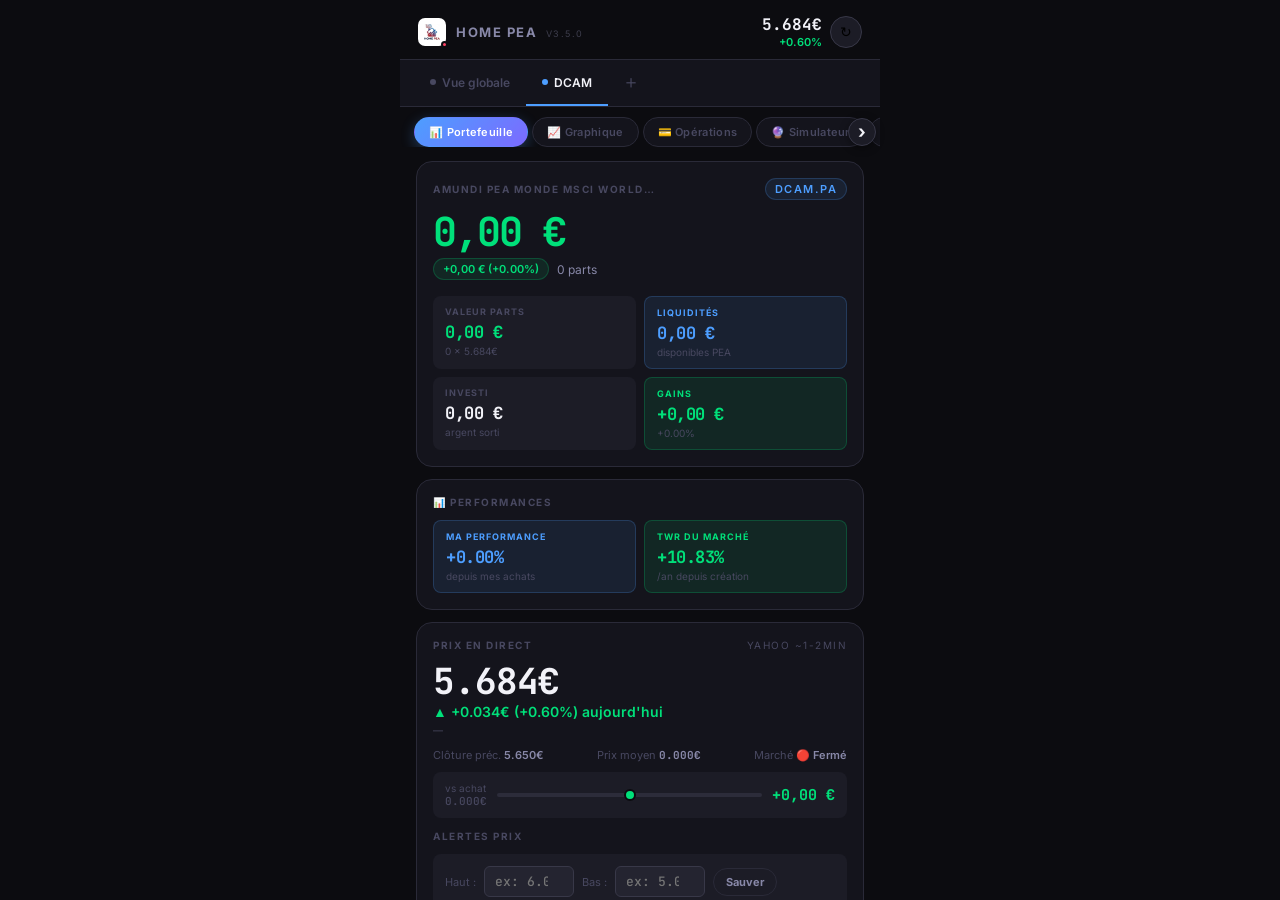
==== commit d9903efb: "Add files via upload" ====
--- a/index.html
+++ b/index.html
@@ -2,1726 +2,2299 @@
 <html lang="fr">
 <head>
 <meta charset="UTF-8">
-<meta name="viewport" content="width=device-width, initial-scale=1.0, maximum-scale=1.0, user-scalable=no">
-<title>Mon PEA v3.5.0</title>
+<meta name="viewport" content="width=device-width, initial-scale=1.0, maximum-scale=1.0">
+<title>HOME PEA</title>
+<link rel="icon" type="image/png" sizes="32x32" href="favicon-32.png">
+<link rel="apple-touch-icon" href="apple-touch-icon.png">
+<link rel="manifest" href="manifest.json">
 <meta name="theme-color" content="#0c0c10">
-<meta name="description" content="Suivi de portefeuille PEA avec simulateur et analyses">
-<link rel="manifest" href="manifest.json">
 <link rel="stylesheet" href="fonts.css">
 <script src="chart.umd.js"></script>
-
 <style>
-* {
-  box-sizing: border-box;
-  margin: 0;
-  padding: 0;
-  -webkit-tap-highlight-color: transparent;
-  -webkit-touch-callout: none;
-}
-
-:root {
-  --bg: #0c0c10;
-  --s1: #14141c;
-  --s2: #1c1c26;
-  --s3: #242430;
-  --s4: #2c2c3a;
-  --border: #2a2a38;
-  --border2: #383848;
-  --text: #f2f2f8;
-  --text2: #8888a8;
-  --text3: #484860;
-  --green: #00e07a;
-  --green-dim: #00e07a18;
-  --green-border: #00e07a35;
-  --red: #ff4466;
-  --red-dim: #ff446618;
-  --red-border: #ff446635;
-  --blue: #4d9eff;
-  --blue-dim: #4d9eff18;
-  --blue-border: #4d9eff35;
-  --gold: #ffb830;
-  --gold-dim: #ffb83018;
-  --purple: #9d7dff;
-  --purple-dim: #9d7dff18;
-  --purple-border: #9d7dff35;
-  --cyan: #00d4ff;
-  --cyan-dim: #00d4ff18;
-  --r: 16px;
-  --r2: 12px;
-  --r3: 8px;
-  --r4: 6px;
-}
-
-html, body {
-  height: 100%;
-  overflow: hidden;
-  background: var(--bg);
-  color: var(--text);
-  font-family: 'Inter', sans-serif;
-}
-
-body {
-  display: flex;
-  flex-direction: column;
-}
-
-.mono {
-  font-family: 'JetBrains Mono', monospace;
-}
-
-@keyframes pulse {
-  0%, 100% { box-shadow: 0 0 0 0 rgba(0, 224, 122, 0.5); }
-  50% { box-shadow: 0 0 0 5px rgba(0, 224, 122, 0); }
-}
-
-@keyframes spin {
-  to { transform: rotate(360deg); }
-}
-
-@keyframes fadeUp {
-  from { opacity: 0; transform: translateY(12px); }
-  to { opacity: 1; transform: translateY(0); }
-}
-
-@keyframes slideIn {
-  from { transform: translateY(100%); }
-  to { transform: translateY(0); }
-}
+*{box-sizing:border-box;margin:0;padding:0;-webkit-tap-highlight-color:transparent}
+:root{
+  --bg:#0c0c10;--s1:#14141c;--s2:#1c1c26;--s3:#242430;--s4:#2c2c3a;
+  --border:#2a2a38;--border2:#383848;
+  --text:#f2f2f8;--text2:#8888a8;--text3:#484860;
+  --green:#00e07a;--gdim:#00e07a18;--gborder:#00e07a35;
+  --red:#ff4466;--rdim:#ff446618;--rborder:#ff446635;
+  --blue:#4d9eff;--bdim:#4d9eff18;--bborder:#4d9eff35;
+  --gold:#ffb830;--goldim:#ffb83018;
+  --purple:#9d7dff;--pdim:#9d7dff18;--pborder:#9d7dff35;
+  --cyan:#00d4ff;--cdim:#00d4ff18;
+  --r:16px;--r2:12px;--r3:8px;--r4:6px;
+}
+html,body{height:100%;overflow:hidden}
+body{background:var(--bg);color:var(--text);font-family:'Inter',sans-serif;display:flex;flex-direction:column}
+.mono{font-family:'JetBrains Mono',monospace}
+@keyframes pulse{0%,100%{box-shadow:0 0 0 0 rgba(0,224,122,.5)}50%{box-shadow:0 0 0 5px rgba(0,224,122,0)}}
+@keyframes spin{to{transform:rotate(360deg)}}
+@keyframes fadeUp{from{opacity:0;transform:translateY(12px)}to{opacity:1;transform:none}}
+@keyframes slideIn{from{transform:translateY(100%)}to{transform:translateY(0)}}
 
 /* ── APP SHELL ── */
-.shell {
-  max-width: 480px;
-  margin: 0 auto;
-  width: 100%;
-  height: 100%;
-  display: flex;
-  flex-direction: column;
-  position: relative;
-}
+.shell{max-width:480px;margin:0 auto;width:100%;height:100%;display:flex;flex-direction:column;position:relative}
 
 /* ── TOP BAR ── */
-.topbar {
-  flex-shrink: 0;
-  padding: 14px 18px 10px;
-  display: flex;
-  align-items: center;
-  gap: 10px;
-  background: var(--bg);
-  border-bottom: 1px solid var(--border);
-  position: relative;
-  z-index: 10;
-}
-
-.live-dot {
-  width: 7px;
-  height: 7px;
-  border-radius: 50%;
-  background: var(--green);
-  flex-shrink: 0;
-  animation: pulse 2s ease-in-out infinite;
-}
-
-.app-title {
-  font-size: 13px;
-  font-weight: 700;
-  letter-spacing: 1.5px;
-  text-transform: uppercase;
-  color: var(--text2);
-  flex: 1;
-}
-
-.app-version {
-  font-size: 9px;
-  opacity: 0.4;
-  font-weight: 400;
-  margin-left: 4px;
-}
-
-.topbar-right {
-  display: flex;
-  align-items: center;
-  gap: 8px;
-}
-
-.topbar-price {
-  text-align: right;
-}
-
-.tp-val {
-  font-family: 'JetBrains Mono', monospace;
-  font-size: 16px;
-  font-weight: 600;
-}
-
-.tp-chg {
-  font-size: 11px;
-  font-weight: 600;
-}
-
-.tp-chg.up {
-  color: var(--green);
-}
-
-.tp-chg.down {
-  color: var(--red);
-}
-
-.icon-btn {
-  width: 32px;
-  height: 32px;
-  border-radius: 50%;
-  background: var(--s2);
-  border: 1px solid var(--border2);
-  display: flex;
-  align-items: center;
-  justify-content: center;
-  cursor: pointer;
-  font-size: 14px;
-  flex-shrink: 0;
-  transition: all 0.2s;
-}
-
-.icon-btn:hover {
-  background: var(--s3);
-  border-color: var(--border2);
-}
-
-.icon-btn.spinning {
-  animation: spin 0.6s linear;
-}
-
-/* ── ASSET TABS ── */
-.asset-tab-bar {
-  flex-shrink: 0;
-  display: flex;
-  gap: 0;
-  overflow-x: auto;
-  scrollbar-width: none;
-  background: var(--s1);
-  border-bottom: 1px solid var(--border);
-  padding: 0 14px;
-}
-
-.asset-tab-bar::-webkit-scrollbar {
-  display: none;
-}
-
-.asset-tab {
-  flex-shrink: 0;
-  padding: 10px 16px;
-  font-size: 12px;
-  font-weight: 600;
-  color: var(--text3);
-  cursor: pointer;
-  border-bottom: 2px solid transparent;
-  white-space: nowrap;
-  transition: all 0.2s;
-  display: flex;
-  align-items: center;
-  gap: 6px;
-}
-
-.asset-tab:hover {
-  color: var(--text2);
-}
-
-.asset-tab.active {
-  color: var(--text);
-  border-bottom-color: var(--blue);
-}
-
-.asset-tab .dot {
-  width: 6px;
-  height: 6px;
-  border-radius: 50%;
-  background: var(--text3);
-  transition: background 0.2s;
-}
-
-.asset-tab.active .dot {
-  background: var(--blue);
-}
-
-.add-asset-btn {
-  flex-shrink: 0;
-  padding: 10px 14px;
-  font-size: 18px;
-  color: var(--text3);
-  cursor: pointer;
-  border-bottom: 2px solid transparent;
-  transition: all 0.2s;
-}
-
-.add-asset-btn:hover {
-  color: var(--green);
-}
+.topbar{flex-shrink:0;padding:14px 18px 10px;display:flex;align-items:center;gap:10px;background:var(--bg);border-bottom:1px solid var(--border);position:relative;z-index:10}
+.live-dot{width:7px;height:7px;border-radius:50%;background:var(--green);flex-shrink:0;animation:pulse 2s ease-in-out infinite}
+.app-title{font-size:13px;font-weight:700;letter-spacing:1.5px;text-transform:uppercase;color:var(--text2);flex:1}
+.app-version{font-size:9px;opacity:.4;font-weight:400;margin-left:4px;}
+.topbar-right{display:flex;align-items:center;gap:8px}
+.topbar-price{text-align:right}
+.tp-val{font-family:'JetBrains Mono',monospace;font-size:16px;font-weight:600}
+.tp-chg{font-size:11px;font-weight:600}
+.tp-chg.up{color:var(--green)}.tp-chg.down{color:var(--red)}
+.icon-btn{width:32px;height:32px;border-radius:50%;background:var(--s2);border:1px solid var(--border2);display:flex;align-items:center;justify-content:center;cursor:pointer;font-size:14px;flex-shrink:0;transition:all .2s}
+.icon-btn:hover{background:var(--s3);border-color:var(--border2)}
+.icon-btn.spinning{animation:spin .6s linear}
+
+/* ── ASSET TABS (horizontal scroll) ── */
+.asset-tab-bar{flex-shrink:0;display:flex;gap:0;overflow-x:auto;scrollbar-width:none;background:var(--s1);border-bottom:1px solid var(--border);padding:0 14px}
+.asset-tab-bar::-webkit-scrollbar{display:none}
+.asset-tab{flex-shrink:0;padding:10px 16px;font-size:12px;font-weight:600;color:var(--text3);cursor:pointer;border-bottom:2px solid transparent;white-space:nowrap;transition:all .2s;display:flex;align-items:center;gap:6px}
+.asset-tab:hover{color:var(--text2)}
+.asset-tab.active{color:var(--text);border-bottom-color:var(--blue)}
+.asset-tab .dot{width:6px;height:6px;border-radius:50%;background:var(--text3);transition:background .2s}
+.asset-tab.active .dot{background:var(--blue)}
+.add-asset-btn{flex-shrink:0;padding:10px 14px;font-size:18px;color:var(--text3);cursor:pointer;border-bottom:2px solid transparent;transition:all .2s}
+.add-asset-btn:hover{color:var(--green)}
+
+/* ── CONSOLIDATED VIEW TAB ── */
+.asset-tab.all-tab.active{border-bottom-color:var(--purple)}
+.asset-tab.all-tab.active .dot{background:var(--purple)}
 
 /* ── NAV TABS ── */
-.nav-bar {
-  flex-shrink: 0;
-  display: flex;
-  gap: 4px;
-  overflow-x: auto;
-  scrollbar-width: none;
-  padding: 10px 14px 0;
-  background: var(--bg);
-}
-
-.nav-bar::-webkit-scrollbar {
-  display: none;
-}
-
-.nav-btn {
-  flex-shrink: 0;
-  display: flex;
-  align-items: center;
-  gap: 5px;
-  padding: 7px 14px;
-  border-radius: 20px;
-  font-size: 11px;
-  font-weight: 600;
-  letter-spacing: 0.3px;
-  cursor: pointer;
-  border: 1px solid var(--border);
-  background: var(--s1);
-  color: var(--text3);
-  transition: all 0.2s;
-  white-space: nowrap;
-  font-family: 'Inter', sans-serif;
-}
-
-.nav-btn.active {
-  color: #fff;
-  border-color: transparent;
-}
-
-.nav-btn.n0.active {
-  background: linear-gradient(135deg, #4d9eff, #7c6aff);
-  box-shadow: 0 4px 14px rgba(77, 158, 255, 0.3);
-}
-
-.nav-btn.n1.active {
-  background: linear-gradient(135deg, #00e07a, #00b4aa);
-  box-shadow: 0 4px 14px rgba(0, 224, 122, 0.3);
-}
-
-.nav-btn.n2.active {
-  background: linear-gradient(135deg, #ffb830, #ff7c5a);
-  box-shadow: 0 4px 14px rgba(255, 184, 48, 0.3);
-}
-
-.nav-btn.n3.active {
-  background: linear-gradient(135deg, #9d7dff, #e879f9);
-  box-shadow: 0 4px 14px rgba(157, 125, 255, 0.3);
-}
-
-.nav-btn.n4.active {
-  background: linear-gradient(135deg, #00d4ff, #4d9eff);
-  box-shadow: 0 4px 14px rgba(0, 212, 255, 0.3);
-}
-
-.nav-btn.n5.active {
-  background: linear-gradient(135deg, #00e07a, #00d4ff);
-  box-shadow: 0 4px 14px rgba(0, 224, 122, 0.3);
+.nav-bar{flex-shrink:0;display:flex;gap:4px;overflow-x:auto;scrollbar-width:none;padding:10px 14px 0;background:var(--bg)}
+.nav-bar::-webkit-scrollbar{display:none}
+.nav-btn{flex-shrink:0;display:flex;align-items:center;gap:5px;padding:7px 14px;border-radius:20px;font-size:11px;font-weight:600;letter-spacing:.3px;cursor:pointer;border:1px solid var(--border);background:var(--s1);color:var(--text3);transition:all .2s;white-space:nowrap;font-family:'Inter',sans-serif}
+.nav-btn.active{color:#fff;border-color:transparent}
+.nav-btn.n0.active{background:linear-gradient(135deg,#4d9eff,#7c6aff);box-shadow:0 4px 14px rgba(77,158,255,.3)}
+.nav-btn.n1.active{background:linear-gradient(135deg,#00e07a,#00b4aa);box-shadow:0 4px 14px rgba(0,224,122,.3)}
+.nav-btn.n2.active{background:linear-gradient(135deg,#ffb830,#ff7c5a);box-shadow:0 4px 14px rgba(255,184,48,.3)}
+.nav-btn.n3.active{background:linear-gradient(135deg,#9d7dff,#e879f9);box-shadow:0 4px 14px rgba(157,125,255,.3)}
+.nav-btn.n4.active{background:linear-gradient(135deg,#00d4ff,#4d9eff);box-shadow:0 4px 14px rgba(0,212,255,.3)}
+.nav-btn.n5.active{background:linear-gradient(135deg,#00e07a,#00d4ff);box-shadow:0 4px 14px rgba(0,224,122,.3)}
+
+/* ── SCROLL ARROWS ── */
+.scroll-wrap{position:relative;flex-shrink:0}
+.scroll-arrow{position:absolute;top:50%;transform:translateY(-50%);width:28px;height:28px;border-radius:50%;background:var(--s2);border:1px solid var(--border2);color:var(--text);font-size:18px;font-weight:700;cursor:pointer;z-index:5;display:none;align-items:center;justify-content:center;font-family:'Inter',sans-serif;transition:all .2s;line-height:1;padding:0;box-shadow:0 2px 8px rgba(0,0,0,.4)}
+.scroll-arrow:hover{background:var(--s3);border-color:var(--blue);color:var(--blue)}
+.scroll-arrow:active{transform:translateY(-50%) scale(0.92)}
+.scroll-arrow-l{left:4px}
+.scroll-arrow-r{right:4px}
+.scroll-arrow.visible{display:flex}
+.scroll-arrow.nav-arrow{top:calc(50% + 5px)} /* nav has padding-top:10px */
+
+/* Hide arrows on mobile (touch users) */
+@media(hover:none) and (pointer:coarse){
+  .scroll-arrow{display:none!important}
 }
 
 /* ── SCROLL AREA ── */
-.scroll {
-  flex: 1;
-  overflow-y: auto;
-  overflow-x: hidden;
-  -webkit-overflow-scrolling: touch;
-  scrollbar-width: none;
-}
-
-.scroll::-webkit-scrollbar {
-  display: none;
-}
-
-.pad {
-  padding: 14px 16px 100px;
-}
+.scroll{flex:1;overflow-y:auto;overflow-x:hidden;-webkit-overflow-scrolling:touch;scrollbar-width:none}
+.scroll::-webkit-scrollbar{display:none}
+.pad{padding:14px 16px 100px}
 
 /* ── CARDS ── */
-.card {
-  background: var(--s1);
-  border: 1px solid var(--border);
-  border-radius: var(--r);
-  padding: 16px;
-  margin-bottom: 12px;
-  animation: fadeUp 0.2s ease;
-}
-
-.card-hd {
-  font-size: 10px;
-  font-weight: 700;
-  letter-spacing: 1.5px;
-  text-transform: uppercase;
-  color: var(--text3);
-  margin-bottom: 12px;
-  display: flex;
-  justify-content: space-between;
-  align-items: center;
-}
-
-.chip {
-  display: inline-flex;
-  align-items: center;
-  gap: 4px;
-  padding: 3px 9px;
-  border-radius: 12px;
-  font-size: 11px;
-  font-weight: 600;
-}
-
-.chip-green {
-  background: var(--green-dim);
-  color: var(--green);
-  border: 1px solid var(--green-border);
-}
-
-.chip-blue {
-  background: var(--blue-dim);
-  color: var(--blue);
-  border: 1px solid var(--blue-border);
-}
+.card{background:var(--s1);border:1px solid var(--border);border-radius:var(--r);padding:16px;margin-bottom:12px;animation:fadeUp .2s ease}
+.card-hd{font-size:10px;font-weight:700;letter-spacing:1.5px;text-transform:uppercase;color:var(--text3);margin-bottom:12px;display:flex;justify-content:space-between;align-items:center}
+.chip{display:inline-flex;align-items:center;gap:4px;padding:3px 9px;border-radius:12px;font-size:11px;font-weight:600}
+.chip-green{background:var(--gdim);color:var(--green);border:1px solid var(--gborder)}
+.chip-red{background:var(--rdim);color:var(--red);border:1px solid var(--rborder)}
+.chip-blue{background:var(--bdim);color:var(--blue);border:1px solid var(--bborder)}
+.chip-gold{background:var(--goldim);color:var(--gold)}
+.chip-purple{background:var(--pdim);color:var(--purple);border:1px solid var(--pborder)}
 
 /* ── HERO SECTION ── */
-.hero-total {
-  font-size: 40px;
-  font-weight: 900;
-  letter-spacing: -2px;
-  line-height: 1;
-  margin-bottom: 6px;
-  font-family: 'JetBrains Mono', monospace;
-}
-
-.hero-sub {
-  display: flex;
-  align-items: center;
-  gap: 8px;
-  font-size: 12px;
-  color: var(--text2);
-  margin-bottom: 16px;
-  flex-wrap: wrap;
-}
-
-.grid2 {
-  display: grid;
-  grid-template-columns: 1fr 1fr;
-  gap: 8px;
-}
-
-.grid3 {
-  display: grid;
-  grid-template-columns: repeat(3, 1fr);
-  gap: 8px;
-}
-
-.mini-card {
-  background: var(--s2);
-  border-radius: var(--r3);
-  padding: 10px 12px;
-}
-
-.mini-card.bc-green {
-  background: var(--green-dim);
-  border: 1px solid var(--green-border);
-}
-
-.mini-card.bc-blue {
-  background: var(--blue-dim);
-  border: 1px solid var(--blue-border);
-}
-
-.mini-card.bc-red {
-  background: var(--red-dim);
-  border: 1px solid var(--red-border);
-}
-
-.mini-card.bc-purple {
-  background: var(--purple-dim);
-  border: 1px solid var(--purple-border);
-}
-
-.mc-l {
-  font-size: 9px;
-  font-weight: 700;
-  letter-spacing: 1px;
-  text-transform: uppercase;
-  color: var(--text3);
-  margin-bottom: 4px;
-}
-
-.mc-l.g {
-  color: var(--green);
-}
-
-.mc-l.b {
-  color: var(--blue);
-}
-
-.mc-l.r {
-  color: var(--red);
-}
-
-.mc-v {
-  font-size: 17px;
-  font-weight: 800;
-  letter-spacing: -0.5px;
-  font-family: 'JetBrains Mono', monospace;
-}
-
-.mc-sub {
-  font-size: 10px;
-  color: var(--text3);
-  margin-top: 2px;
-}
+.hero-total{font-size:40px;font-weight:900;letter-spacing:-2px;line-height:1;margin-bottom:6px;font-family:'JetBrains Mono',monospace}
+.hero-sub{display:flex;align-items:center;gap:8px;font-size:12px;color:var(--text2);margin-bottom:16px;flex-wrap:wrap}
+.grid2{display:grid;grid-template-columns:1fr 1fr;gap:8px}
+.grid3{display:grid;grid-template-columns:repeat(3,1fr);gap:8px}
+.mini-card{background:var(--s2);border-radius:var(--r3);padding:10px 12px}
+.mini-card.bc-green{background:var(--gdim);border:1px solid var(--gborder)}
+.mini-card.bc-blue{background:var(--bdim);border:1px solid var(--bborder)}
+.mini-card.bc-red{background:var(--rdim);border:1px solid var(--rborder)}
+.mini-card.bc-purple{background:var(--pdim);border:1px solid var(--pborder)}
+.mc-l{font-size:9px;font-weight:700;letter-spacing:1px;text-transform:uppercase;color:var(--text3);margin-bottom:4px}
+.mc-l.g{color:var(--green)}.mc-l.b{color:var(--blue)}.mc-l.r{color:var(--red)}.mc-l.p{color:var(--purple)}
+.mc-v{font-size:17px;font-weight:800;letter-spacing:-0.5px;font-family:'JetBrains Mono',monospace}
+.mc-sub{font-size:10px;color:var(--text3);margin-top:2px}
 
 /* ── PRICE CARD ── */
-.price-big {
-  font-family: 'JetBrains Mono', monospace;
-  font-size: 36px;
-  font-weight: 700;
-  letter-spacing: -1px;
-  line-height: 1;
-}
-
-.price-chg {
-  font-size: 14px;
-  font-weight: 600;
-  margin-top: 4px;
-}
-
-.price-chg.up {
-  color: var(--green);
-}
-
-.price-chg.down {
-  color: var(--red);
-}
-
-/* ── PRICE META ── */
-.price-meta {
-  display: flex;
-  justify-content: space-between;
-  align-items: center;
-  flex-wrap: wrap;
-  gap: 8px;
-  margin-top: 12px;
-}
-
-.pm-item {
-  font-size: 11px;
-  color: var(--text3);
-}
-
-.pm-item span {
-  color: var(--text2);
-  font-weight: 600;
-}
-
-/* ── FORM ELEMENTS ── */
-.form-field {
-  margin-bottom: 12px;
-}
-
-.form-field label {
-  display: block;
-  font-size: 11px;
-  font-weight: 600;
-  color: var(--text3);
-  text-transform: uppercase;
-  margin-bottom: 6px;
-  letter-spacing: 0.5px;
-}
-
-.form-field input,
-.form-field select {
-  width: 100%;
-  padding: 8px 12px;
-  background: var(--s2);
-  border: 1px solid var(--border2);
-  border-radius: var(--r3);
-  color: var(--text);
-  font-size: 14px;
-  font-family: 'Inter', sans-serif;
-  outline: none;
-  transition: border-color 0.2s;
-}
-
-.form-field input:focus,
-.form-field select:focus {
-  border-color: var(--blue);
-}
-
-.form-field input[type="range"] {
-  padding: 0;
-  height: 4px;
-  cursor: pointer;
-}
-
-/* ── BUTTONS ── */
-button {
-  cursor: pointer;
-  font-family: 'Inter', sans-serif;
-  transition: all 0.2s;
-}
-
-.btn {
-  padding: 10px 16px;
-  background: linear-gradient(135deg, var(--blue), var(--purple));
-  color: #fff;
-  border: none;
-  border-radius: var(--r2);
-  font-size: 13px;
-  font-weight: 600;
-  letter-spacing: 0.3px;
-}
-
-.btn:active {
-  transform: scale(0.98);
-}
-
-.btn-ghost {
-  padding: 8px 12px;
-  background: transparent;
-  color: var(--blue);
-  border: 1px solid var(--border2);
-  border-radius: var(--r3);
-  font-size: 12px;
-  font-weight: 600;
-}
-
-.btn-ghost:hover {
-  border-color: var(--blue);
-  background: var(--blue-dim);
-}
-
-/* ── SLIDER ── */
-input[type="range"] {
-  -webkit-appearance: none;
-  width: 100%;
-  height: 4px;
-  border-radius: 2px;
-  background: var(--s3);
-  outline: none;
-}
-
-input[type="range"]::-webkit-slider-thumb {
-  -webkit-appearance: none;
-  appearance: none;
-  width: 18px;
-  height: 18px;
-  border-radius: 50%;
-  background: var(--blue);
-  cursor: pointer;
-  border: 2px solid var(--bg);
-}
-
-input[type="range"]::-moz-range-thumb {
-  width: 18px;
-  height: 18px;
-  border-radius: 50%;
-  background: var(--blue);
-  cursor: pointer;
-  border: 2px solid var(--bg);
-}
-
-/* ── ALERT ── */
-.alert-bar {
-  background: var(--s2);
-  border-radius: var(--r3);
-  padding: 12px;
-  margin-top: 10px;
-  display: flex;
-  gap: 8px;
-  align-items: center;
-  flex-wrap: wrap;
-}
-
-.alert-inp {
-  background: var(--s3);
-  border: 1px solid var(--border2);
-  border-radius: var(--r4);
-  padding: 6px 10px;
-  color: var(--text);
-  font-size: 13px;
-  font-family: 'JetBrains Mono', monospace;
-  width: 90px;
-  outline: none;
-}
-
-.alert-inp:focus {
-  border-color: var(--blue);
-}
-
-.alert-active {
-  background: var(--green-dim);
-  border: 1px solid var(--green-border);
-  border-radius: var(--r3);
-  padding: 8px 12px;
-  font-size: 12px;
-  color: var(--green);
-  margin-top: 6px;
-  width: 100%;
-}
-
-/* ── HISTORY ── */
-.month-block {
-  border: 1px solid var(--border);
-  border-radius: var(--r2);
-  padding: 14px;
-  margin-bottom: 10px;
-  transition: border-color 0.2s;
-}
-
-.month-block:hover {
-  border-color: var(--border2);
-}
-
-.mb-header {
-  display: flex;
-  justify-content: space-between;
-  align-items: center;
-  margin-bottom: 10px;
-}
-
-.mb-month {
-  font-size: 12px;
-  font-weight: 800;
-  letter-spacing: 1px;
-  text-transform: uppercase;
-}
-
-.mb-badge {
-  font-size: 10px;
-  color: var(--text3);
-}
-
-.mb-items {
-  display: flex;
-  flex-direction: column;
-  gap: 8px;
-}
-
-.mb-item {
-  display: flex;
-  justify-content: space-between;
-  align-items: center;
-  padding: 8px 0;
-  border-top: 1px solid var(--border);
-}
-
-.mb-item-left {
-  display: flex;
-  flex-direction: column;
-}
-
-.mb-item-date {
-  font-size: 11px;
-  color: var(--text2);
-  font-weight: 600;
-}
-
-.mb-item-detail {
-  font-size: 10px;
-  color: var(--text3);
-  margin-top: 2px;
-}
-
-.mb-item-right {
-  display: flex;
-  flex-direction: column;
-  align-items: flex-end;
-}
-
-.mb-item-qty {
-  font-size: 13px;
-  font-weight: 700;
-  font-family: 'JetBrains Mono', monospace;
-}
-
-.mb-item-price {
-  font-size: 10px;
-  color: var(--text3);
-  margin-top: 2px;
-}
-
-/* ── MODALS ── */
-.modal-overlay {
-  position: fixed;
-  top: 0;
-  left: 0;
-  right: 0;
-  bottom: 0;
-  background: rgba(0, 0, 0, 0.7);
-  display: none;
-  z-index: 1000;
-  align-items: center;
-  justify-content: center;
-  padding: 16px;
-}
-
-.modal-overlay.open {
-  display: flex;
-}
-
-.modal {
-  background: var(--s1);
-  border: 1px solid var(--border);
-  border-radius: var(--r);
-  padding: 20px;
-  max-width: 100%;
-  max-height: 80vh;
-  overflow-y: auto;
-  animation: slideIn 0.3s ease;
-}
-
-.modal-header {
-  font-size: 16px;
-  font-weight: 700;
-  margin-bottom: 16px;
-  display: flex;
-  justify-content: space-between;
-  align-items: center;
-}
-
-.modal-close {
-  width: 32px;
-  height: 32px;
-  border: none;
-  background: transparent;
-  color: var(--text2);
-  font-size: 20px;
-  cursor: pointer;
-}
-
-.modal-close:hover {
-  color: var(--text);
-}
-
-/* ── UTILITY ── */
-.hidden {
-  display: none !important;
-}
-
-.text-center {
-  text-align: center;
-}
-
-.mt-1 {
-  margin-top: 8px;
-}
-
-.mt-2 {
-  margin-top: 16px;
-}
-
-.mb-1 {
-  margin-bottom: 8px;
-}
-
-.gap-1 {
-  gap: 8px;
-}
-
-@media (max-width: 380px) {
-  .nav-btn {
-    font-size: 10px;
-    padding: 6px 12px;
-  }
-  
-  .hero-total {
-    font-size: 32px;
-  }
-  
-  .card {
-    padding: 12px;
-  }
-}
+.price-big{font-family:'JetBrains Mono',monospace;font-size:36px;font-weight:700;letter-spacing:-1px;line-height:1}
+.price-chg{font-size:14px;font-weight:600;margin-top:4px}
+.price-chg.up{color:var(--green)}.price-chg.down{color:var(--red)}
+.price-meta{display:flex;justify-content:space-between;align-items:center;flex-wrap:wrap;gap:8px;margin-top:12px}
+.pm-item{font-size:11px;color:var(--text3)}
+.pm-item span{color:var(--text2);font-weight:600}
+
+/* ── FLUC BAR ── */
+.fluc{display:flex;align-items:center;gap:10px;background:var(--s2);border-radius:var(--r3);padding:10px 12px;margin-top:10px}
+.fluc-track{flex:1;height:4px;background:var(--s4);border-radius:4px;position:relative}
+.fluc-fill{position:absolute;top:0;height:100%;border-radius:4px;transition:all .5s}
+.fluc-thumb{position:absolute;top:50%;transform:translate(-50%,-50%);width:12px;height:12px;border-radius:50%;border:2px solid var(--bg);transition:left .5s}
+.fluc-val{font-family:'JetBrains Mono',monospace;font-size:15px;font-weight:700;flex-shrink:0}
+
+/* ── ALERT BAR ── */
+.alert-bar{background:var(--s2);border-radius:var(--r3);padding:12px;margin-top:10px;display:flex;gap:8px;align-items:center;flex-wrap:wrap}
+.alert-inp{background:var(--s3);border:1px solid var(--border2);border-radius:var(--r4);padding:6px 10px;color:var(--text);font-size:13px;font-family:'JetBrains Mono',monospace;width:90px;outline:none}
+.alert-inp:focus{border-color:var(--blue)}
+.alert-active{background:var(--gdim);border:1px solid var(--gborder);border-radius:var(--r3);padding:8px 12px;font-size:12px;color:var(--green);margin-top:6px;width:100%}
+
+/* ── HISTORY CARD ── */
+.month-block{border:1px solid var(--border);border-radius:var(--r2);padding:14px;margin-bottom:10px;transition:border-color .2s}
+.month-block:hover{border-color:var(--border2)}
+.mb-header{display:flex;justify-content:space-between;align-items:center;margin-bottom:10px}
+.mb-month{font-size:12px;font-weight:800;letter-spacing:1px;text-transform:uppercase}
+.mb-pv{text-align:right}
+.mb-pv-val{font-family:'JetBrains Mono',monospace;font-size:18px;font-weight:800;letter-spacing:-0.5px}
+.mb-pv-pct{font-size:11px;font-weight:600}
+.mb-blocks{display:grid;grid-template-columns:1fr 1fr;gap:8px;margin-bottom:8px}
+.mb-vir{background:var(--bdim);border:1px solid var(--bborder);border-radius:var(--r3);padding:9px 11px}
+.mb-buy{background:var(--gdim);border:1px solid var(--gborder);border-radius:var(--r3);padding:9px 11px}
+.mb-label{font-size:9px;font-weight:700;letter-spacing:1px;text-transform:uppercase;margin-bottom:3px}
+.mb-label.b{color:var(--blue)}.mb-label.g{color:var(--green)}
+.mb-val{font-family:'JetBrains Mono',monospace;font-size:17px;font-weight:800}
+.mb-val.b{color:var(--blue)}.mb-val.g{color:var(--text)}
+.mb-sub{font-size:10px;color:var(--text3);margin-top:1px}
+.mb-now{background:var(--s2);border-radius:var(--r3);padding:8px 11px;display:flex;justify-content:space-between;align-items:center}
+.mb-actions{display:flex;gap:5px;margin-top:8px;flex-wrap:wrap}
+.act-btn{padding:4px 9px;border-radius:12px;font-size:10px;font-weight:700;cursor:pointer;border:1px solid var(--border);background:none;color:var(--text3);font-family:'Inter',sans-serif;transition:all .2s;letter-spacing:.5px;text-transform:uppercase}
+.act-btn:hover{color:var(--text);border-color:var(--text3)}
+.act-btn.del:hover{color:var(--red);border-color:var(--red)}
+
+/* ── OPS FORM ── */
+.form-grid{display:grid;grid-template-columns:1fr 1fr;gap:10px;margin-bottom:12px}
+.form-field{display:flex;flex-direction:column;gap:4px}
+.form-field label{font-size:10px;font-weight:700;letter-spacing:1px;text-transform:uppercase;color:var(--text3)}
+.form-field input{background:var(--s2);border:1px solid var(--border);border-radius:var(--r3);padding:10px 12px;color:var(--text);font-size:14px;font-weight:600;font-family:'JetBrains Mono',monospace;outline:none;width:100%;transition:border .2s}
+.form-field input:focus{border-color:var(--blue)}
+.form-field input[type=date]{font-family:'Inter',sans-serif;font-size:13px}
+.fp-row{background:var(--s2);border-radius:var(--r3);padding:11px;margin-bottom:12px;display:flex;flex-wrap:wrap;gap:10px;justify-content:space-between;font-size:12px;color:var(--text2)}
+.fp-row strong{color:var(--text);font-family:'JetBrains Mono',monospace}
+.btn{display:inline-flex;align-items:center;gap:5px;padding:9px 16px;border-radius:20px;font-size:12px;font-weight:700;cursor:pointer;border:none;font-family:'Inter',sans-serif;transition:all .2s;white-space:nowrap}
+.btn-green{background:var(--green);color:#000}
+.btn-blue{background:var(--blue);color:#fff}
+.btn-ghost{background:var(--s2);color:var(--text2);border:1px solid var(--border)}
+.btn-ghost:hover{color:var(--text)}
+.btn-red{background:var(--rdim);color:var(--red);border:1px solid var(--rborder)}
+.btn-full{width:100%;justify-content:center;padding:13px}
+
+/* ── SIM ── */
+.scen-row{display:flex;gap:6px;margin-bottom:12px}
+.scen-btn{flex:1;padding:9px 6px;border-radius:var(--r3);font-size:11px;font-weight:700;cursor:pointer;border:1px solid var(--border);background:var(--s2);color:var(--text3);font-family:'Inter',sans-serif;transition:all .2s;text-align:center;line-height:1.4}
+.scen-btn.active{background:var(--purple);border-color:var(--purple);color:#fff;box-shadow:0 4px 12px rgba(157,125,255,.35)}
+input[type=range]{width:100%;-webkit-appearance:none;height:3px;background:var(--border2);border-radius:3px;outline:none;cursor:pointer;margin:6px 0}
+input[type=range]::-webkit-slider-thumb{-webkit-appearance:none;width:18px;height:18px;border-radius:50%;background:var(--purple);border:3px solid var(--bg);cursor:pointer}
+.sr-grid{display:grid;grid-template-columns:repeat(3,1fr);gap:8px;margin-bottom:12px}
+.sr{background:var(--s2);border-radius:var(--r3);padding:11px;text-align:center}
+.sr-l{font-size:9px;font-weight:700;letter-spacing:1px;text-transform:uppercase;color:var(--text3);margin-bottom:5px}
+.sr-v{font-family:'JetBrains Mono',monospace;font-size:19px;font-weight:800;letter-spacing:-0.5px}
+.sr-sub{font-size:10px;color:var(--text3);margin-top:2px}
+
+/* ── GOAL CARD ── */
+.goal-result{background:var(--gdim);border:1px solid var(--gborder);border-radius:var(--r3);padding:14px;margin-top:12px;text-align:center}
+.gr-label{font-size:10px;font-weight:700;letter-spacing:1px;text-transform:uppercase;color:var(--green);margin-bottom:6px}
+.gr-val{font-family:'JetBrains Mono',monospace;font-size:28px;font-weight:900;color:var(--green);letter-spacing:-1px}
+
+/* ── ADD ASSET MODAL ── */
+.modal-overlay{position:fixed;inset:0;background:rgba(0,0,0,.7);z-index:100;display:none}
+.modal-overlay.open{display:flex;align-items:flex-end}
+.modal{width:100%;max-width:480px;margin:0 auto;background:var(--s1);border-radius:var(--r) var(--r) 0 0;padding:20px;border-top:1px solid var(--border2);animation:slideIn .3s ease}
+.modal-hd{display:flex;justify-content:space-between;align-items:center;margin-bottom:16px}
+.modal-title{font-size:15px;font-weight:700}
+.modal-close{background:var(--s2);border:none;color:var(--text2);width:28px;height:28px;border-radius:50%;cursor:pointer;font-size:14px;display:flex;align-items:center;justify-content:center}
+.ticker-input{background:var(--s2);border:1px solid var(--border2);border-radius:var(--r2);padding:14px 16px;color:var(--text);font-size:18px;font-weight:700;font-family:'JetBrains Mono',monospace;width:100%;outline:none;text-transform:uppercase;margin-bottom:10px;text-align:center;letter-spacing:2px}
+.ticker-input:focus{border-color:var(--blue)}
+.ticker-presets{display:grid;grid-template-columns:repeat(2,1fr);gap:8px;margin-bottom:14px}
+.preset{background:var(--s2);border:1px solid var(--border);border-radius:var(--r3);padding:10px 12px;cursor:pointer;transition:all .2s}
+.preset:hover{border-color:var(--blue);background:var(--bdim)}
+.preset-ticker{font-family:'JetBrains Mono',monospace;font-size:13px;font-weight:700;color:var(--blue);margin-bottom:2px}
+.preset-name{font-size:11px;color:var(--text3)}
+.preset-info{font-size:10px;color:var(--text3);margin-top:2px}
+.search-result{background:var(--bdim);border:1px solid var(--bborder);border-radius:var(--r3);padding:12px;margin-bottom:12px;display:none}
+.sr-ticker-name{font-weight:700;font-size:14px;margin-bottom:4px}
+.sr-price{font-family:'JetBrains Mono',monospace;font-size:20px;font-weight:700;color:var(--green)}
+.sr-meta{font-size:11px;color:var(--text3);margin-top:4px}
+
+/* ── CONSOLIDATED ── */
+.asset-row{background:var(--s2);border-radius:var(--r3);padding:12px 14px;margin-bottom:8px;display:flex;justify-content:space-between;align-items:center;cursor:pointer;transition:background .2s}
+.asset-row:hover{background:var(--s3)}
+.ar-left{display:flex;align-items:center;gap:10px}
+.ar-dot{width:10px;height:10px;border-radius:50%;flex-shrink:0}
+.ar-name{font-weight:700;font-size:14px;margin-bottom:2px}
+.ar-ticker{font-size:11px;color:var(--text3);font-family:'JetBrains Mono',monospace}
+.ar-right{text-align:right}
+.ar-val{font-family:'JetBrains Mono',monospace;font-size:15px;font-weight:700}
+.ar-pv{font-size:12px;font-weight:600}
+
+/* ── POPUP ── */
+.popup{position:fixed;bottom:0;left:50%;transform:translateX(-50%);width:100%;max-width:480px;background:var(--s1);border-top:1px solid var(--border2);border-radius:var(--r) var(--r) 0 0;padding:20px;z-index:100;display:none;box-shadow:0 -10px 40px rgba(0,0,0,.6);animation:slideIn .25s ease}
+.popup-overlay{position:fixed;inset:0;background:rgba(0,0,0,.6);z-index:99;display:none}
+.popup-hd{display:flex;justify-content:space-between;align-items:center;margin-bottom:14px}
+.popup-title{font-size:13px;font-weight:700}
+.popup-close{background:var(--s2);border:none;color:var(--text2);width:28px;height:28px;border-radius:50%;cursor:pointer;font-size:14px;display:flex;align-items:center;justify-content:center}
+.detail-grid{display:grid;grid-template-columns:1fr 1fr;gap:8px}
+.dg-item{background:var(--s2);border-radius:var(--r3);padding:10px}
+.dg-l{font-size:9px;font-weight:700;letter-spacing:1px;text-transform:uppercase;color:var(--text3);margin-bottom:4px}
+.dg-v{font-size:15px;font-weight:700;font-family:'JetBrains Mono',monospace}
+
+/* ── PERF CHART ── */
+canvas{display:block;width:100%!important}
+
+@media(max-width:375px){.hero-total{font-size:32px}.price-big{font-size:28px}}
 </style>
-
 </head>
 <body>
-
 <div class="shell">
 
-  <!-- TOP BAR -->
-  <div class="topbar">
-    <div class="live-dot" id="live-dot"></div>
-    <div class="app-title">MON PEA <span class="app-version">v3.5.0</span></div>
-    <div class="topbar-right">
-      <div class="topbar-price" id="topbar-price" style="display:none;">
-        <div class="tp-val" id="tp-val">—</div>
-        <div class="tp-chg" id="tp-chg">—</div>
-      </div>
-      <button class="icon-btn" id="refresh-btn" onclick="refreshPrices()">🔄</button>
-      <button class="icon-btn" id="settings-btn" onclick="openSettings()">⚙️</button>
+<!-- TOP BAR -->
+<div class="topbar">
+  <div style="position:relative;flex-shrink:0;">
+    <img src="icon-192.png" alt="HOME PEA" style="width:28px;height:28px;border-radius:7px;display:block;">
+    <div class="live-dot" id="live-dot" style="position:absolute;bottom:-2px;right:-2px;border:2px solid var(--bg);"></div>
+  </div>
+  <div class="app-title">HOME PEA <span class="app-version">v3.5.0</span></div>
+  <div class="topbar-right">
+    <div class="topbar-price" id="topbar-price" style="display:none">
+      <div class="tp-val" id="tp-val">—</div>
+      <div class="tp-chg" id="tp-chg">—</div>
     </div>
+    <button class="icon-btn" id="refresh-btn" onclick="doRefresh()" title="Actualiser">↻</button>
   </div>
-
-  <!-- ASSET TABS -->
-  <div class="asset-tab-bar" id="asset-tab-bar">
-    <div class="asset-tab all-tab active" onclick="switchAsset(null)">
-      <span style="color: var(--purple);">●</span> Tous
+</div>
+
+<!-- ASSET TABS -->
+<div class="scroll-wrap" id="asset-wrap">
+  <button class="scroll-arrow scroll-arrow-l" onclick="scrollH('asset-tab-bar',-1)" id="asset-arrow-l">‹</button>
+  <div class="asset-tab-bar" id="asset-tab-bar" onscroll="updateArrows('asset-tab-bar')">
+    <div class="asset-tab all-tab active" onclick="selectAsset(null,this)">
+      <div class="dot"></div>
+      <span>Vue globale</span>
     </div>
+    <!-- Dynamic asset tabs injected here -->
+    <div class="add-asset-btn" onclick="openAddModal()" title="Ajouter un actif">＋</div>
   </div>
-
-  <!-- NAV TABS -->
-  <div class="nav-bar">
+  <button class="scroll-arrow scroll-arrow-r" onclick="scrollH('asset-tab-bar',1)" id="asset-arrow-r">›</button>
+</div>
+
+<!-- NAV TABS -->
+<div class="scroll-wrap" id="nav-wrap">
+  <button class="scroll-arrow scroll-arrow-l nav-arrow" onclick="scrollH('nav-bar',-1)" id="nav-arrow-l">‹</button>
+  <div class="nav-bar" id="nav-bar" onscroll="updateArrows('nav-bar')">
     <button class="nav-btn n0 active" onclick="goTab(0,this)">📊 Portefeuille</button>
     <button class="nav-btn n1" onclick="goTab(1,this)">📈 Graphique</button>
     <button class="nav-btn n2" onclick="goTab(2,this)">💳 Opérations</button>
     <button class="nav-btn n3" onclick="goTab(3,this)">🔮 Simulateur</button>
-    <button class="nav-btn n4" onclick="goTab(4,this)">👤 Assistant</button>
+    <button class="nav-btn n4" onclick="goTab(4,this)">🤖 Assistant</button>
     <button class="nav-btn n5" onclick="goTab(5,this)">⚙️ Paramètres</button>
   </div>
-
-  <!-- SCROLL AREA -->
-  <div class="scroll" id="scroll-area">
-    <div class="pad" id="content"></div>
-  </div>
-
+  <button class="scroll-arrow scroll-arrow-r nav-arrow" onclick="scrollH('nav-bar',1)" id="nav-arrow-r">›</button>
 </div>
 
-<!-- SETTINGS MODAL -->
-<div class="modal-overlay" id="settings-modal">
-  <div class="modal">
-    <div class="modal-header">
-      <span>Paramètres</span>
-      <button class="modal-close" onclick="closeSettings()">✕</button>
+<!-- SCROLL AREA -->
+<div class="scroll" id="scroll-area">
+<div class="pad" id="content-area">
+  <!-- Content injected by JS -->
+</div>
+</div>
+
+</div><!-- /shell -->
+
+<!-- ADD ASSET MODAL -->
+<div class="modal-overlay" id="add-modal-overlay" onclick="closeAddModal()">
+  <div class="modal" onclick="event.stopPropagation()">
+    <div class="modal-hd">
+      <div class="modal-title">Ajouter un actif</div>
+      <button class="modal-close" onclick="closeAddModal()">✕</button>
     </div>
-    <div id="settings-content"></div>
+    <div style="font-size:12px;color:var(--text3);margin-bottom:12px;">Tape le ticker Yahoo Finance (ex: CW8.PA) ou choisis parmi les ETF PEA populaires :</div>
+    <input class="ticker-input" id="ticker-inp" placeholder="DCAM.PA" oninput="this.value=this.value.toUpperCase()" onkeydown="if(event.key==='Enter')searchTicker()">
+    <div class="ticker-presets">
+      <div class="preset" onclick="setTicker('DCAM.PA','Amundi PEA Monde MSCI World')"><div class="preset-ticker">DCAM.PA</div><div class="preset-name">Amundi PEA Monde</div><div class="preset-info">MSCI World · 0,20%/an</div></div>
+      <div class="preset" onclick="setTicker('WPEA.PA','iShares MSCI World PEA')"><div class="preset-ticker">WPEA.PA</div><div class="preset-name">iShares MSCI World</div><div class="preset-info">MSCI World · 0,20%/an</div></div>
+      <div class="preset" onclick="setTicker('CW8.PA','Amundi MSCI World')"><div class="preset-ticker">CW8.PA</div><div class="preset-name">Amundi CW8</div><div class="preset-info">MSCI World · 0,38%/an</div></div>
+      <div class="preset" onclick="setTicker('PAEEM.PA','Amundi PEA Émergents')"><div class="preset-ticker">PAEEM.PA</div><div class="preset-name">Amundi Émergents</div><div class="preset-info">MSCI EM · 0,20%/an</div></div>
+      <div class="preset" onclick="setTicker('PE500.PA','Amundi PEA S&P 500')"><div class="preset-ticker">PE500.PA</div><div class="preset-name">Amundi S&P 500</div><div class="preset-info">S&P 500 · 0,15%/an</div></div>
+      <div class="preset" onclick="setTicker('PUST.PA','Amundi PEA Nasdaq 100')"><div class="preset-ticker">PUST.PA</div><div class="preset-name">Amundi Nasdaq 100</div><div class="preset-info">Nasdaq · 0,23%/an</div></div>
+    </div>
+    <div class="search-result" id="search-result">
+      <div class="sr-ticker-name" id="sr-name">—</div>
+      <div class="sr-price" id="sr-price">—</div>
+      <div class="sr-meta" id="sr-meta">—</div>
+    </div>
+    <div style="display:flex;gap:8px;">
+      <button class="btn btn-ghost" style="flex:1;justify-content:center;" onclick="searchTicker()">🔍 Rechercher</button>
+      <button class="btn btn-green" style="flex:1;justify-content:center;" id="add-confirm-btn" onclick="confirmAddAsset()" disabled>+ Ajouter</button>
+    </div>
   </div>
 </div>
 
-<!-- SCRIPT -->
+<!-- BUY DETAIL POPUP -->
+<div class="popup-overlay" id="popup-overlay" onclick="closePopup()"></div>
+<div class="popup" id="detail-popup">
+  <div class="popup-hd">
+    <div class="popup-title" id="popup-title">Détails</div>
+    <button class="popup-close" onclick="closePopup()">✕</button>
+  </div>
+  <div id="popup-body"></div>
+</div>
+
 <script>
-const VERSION = '3.5.0';
-const APP_NAME = 'MonPEA';
-
-let currentTab = 0;
-let currentAssetId = null;
-let assets = [];
-let chartInsts = {};
-let taxRate = 0.186;
-let simRate = 0.07;
-let simM = 100;
-let simY = 20;
-
-const colors = {
-  bg: '#0c0c10',
-  s1: '#14141c',
-  s2: '#1c1c26',
-  s3: '#242430',
-  border: '#2a2a38',
-  text: '#f2f2f8',
-  text2: '#8888a8',
-  text3: '#484860',
-  green: '#00e07a',
-  red: '#ff4466',
-  blue: '#4d9eff',
-  purple: '#9d7dff',
-  gold: '#ffb830',
-  cyan: '#00d4ff',
-};
-
-// ════════════════════════════════════════
-// STORAGE & PERSISTENCE
-// ════════════════════════════════════════
-function saveAll() {
-  const data = {
-    assets: assets,
-    taxRate: taxRate,
-    simRate: simRate,
-    simM: simM,
-    simY: simY,
-    timestamp: new Date().toISOString(),
+// ════════════════════════════════════════
+// STATE
+// ════════════════════════════════════════
+var assets = []; // [{id, ticker, name, color, price, prev, deps, virements, alerts}]
+var currentAssetId = null; // null = vue globale
+var currentTab = 0;
+var simRate = 0.07;
+var taxRate = 0.186; // Prélèvements sociaux PEA après 5 ans (éditable dans Paramètres)
+var pendingAsset = null;
+var histData = {};
+var chartInsts = {};
+
+var COLORS = ['#4d9eff','#00e07a','#9d7dff','#ffb830','#ff4466','#00d4ff','#ff9f43','#a29bfe'];
+
+// ════════════════════════════════════════
+// PERSISTENCE
+// ════════════════════════════════════════
+function saveAll(){
+  try{
+    var toSave = assets.map(function(a){
+      return {id:a.id,ticker:a.ticker,name:a.name,color:a.color,
+              price:a.price||0,prev:a.prev||0,
+              deps:a.deps,virements:a.virements,alerts:a.alerts};
+    });
+    localStorage.setItem('pea-v3-assets', JSON.stringify(toSave));
+    localStorage.setItem('pea-tax-rate', String(taxRate));
+  }catch(e){}
+}
+
+function loadAll(){
+  try{
+    var savedTax = localStorage.getItem('pea-tax-rate');
+    if(savedTax!==null){var t=parseFloat(savedTax);if(!isNaN(t))taxRate=t;}
+    var s = localStorage.getItem('pea-v3-assets');
+    if(s){
+      var saved = JSON.parse(s);
+      assets = saved.map(function(a){
+        // Keep last known price from storage, fallback to avg buy price if 0
+        var lastPrice = a.price || 0;
+        var lastPrev  = a.prev  || 0;
+        if(lastPrice === 0 && a.deps && a.deps.length > 0){
+          var totC = a.deps.reduce(function(s,d){return s+d.parts*d.price;},0);
+          var totP = a.deps.reduce(function(s,d){return s+d.parts;},0);
+          lastPrice = totP > 0 ? totC/totP : 0;
+          lastPrev  = lastPrice;
+        }
+        return Object.assign({},a,{price:lastPrice,prev:lastPrev,loaded:false});
+      });
+      return;
+    }
+  }catch(e){}
+  // Default: seed with DCAM
+  assets = [{
+    id:'dcam',ticker:'DCAM.PA',name:'Amundi PEA Monde MSCI World',
+    color:'#4d9eff',price:5.684,prev:5.650,loaded:false,alerts:{high:null,low:null},
+    deps:[],
+    virements:[]
+  }];
+  saveAll();
+}
+
+function getAsset(id){ return assets.find(function(a){return a.id===id;}); }
+function curAsset(){ return currentAssetId ? getAsset(currentAssetId) : null; }
+
+// ════════════════════════════════════════
+// CALC HELPERS
+// ════════════════════════════════════════
+function fE(n,d){
+  d=d===undefined?2:d;
+  return new Intl.NumberFormat('fr-FR',{style:'currency',currency:'EUR',minimumFractionDigits:d,maximumFractionDigits:d}).format(n);
+}
+function fmtK(n){
+  if(Math.abs(n)>=1000000) return (n/1000000).toFixed(1)+'M€';
+  if(Math.abs(n)>=1000) return (n/1000).toFixed(1)+'K€';
+  return fE(n,0);
+}
+function sg(n){return n>=0?'+':'';}
+function isOpen(){
+  var d=new Date(),day=d.getDay(),t=d.getHours()*60+d.getMinutes();
+  return day>=1&&day<=5&&t>=540&&t<=1050;
+}
+
+function assetStats(a){
+  var totP=a.deps.reduce(function(s,d){return s+d.parts;},0);
+  var totI=a.deps.reduce(function(s,d){return s+d.amount;},0);
+  var totC=a.deps.reduce(function(s,d){return s+d.parts*d.price;},0);
+  var avg=totP>0?totC/totP:0;
+  var safePrice=a.price>0?a.price:(totC>0&&totP>0?totC/totP:0);
+  var curV=totP*safePrice;
+  var pv=curV-totI;
+  var pvPct=totI>0?pv/totI*100:0;
+  var totVir=a.virements.reduce(function(s,v){return s+v.amount;},0);
+  var liq=Math.max(0,parseFloat((totVir-totI).toFixed(2)));
+  return{totP,totI,totC,avg,curV,pv,pvPct,totVir,liq};
+}
+
+function globalStats(){
+  var totalVal=0,totalInv=0,totalLiq=0;
+  assets.forEach(function(a){
+    var st=assetStats(a);
+    totalVal+=st.curV; totalInv+=st.totI; totalLiq+=st.liq;
+  });
+  return{totalVal,totalInv,totalLiq,totalPEA:totalVal+totalLiq,pv:totalVal-totalInv,pvPct:totalInv>0?(totalVal-totalInv)/totalInv*100:0};
+}
+
+// ════════════════════════════════════════
+// FETCH PRICES
+// ════════════════════════════════════════
+async function fetchAssetPrice(a){
+  // Yahoo Finance bloque les requêtes directes depuis file:// ou content://
+  // Solution : passer par un proxy CORS public + fallback en cascade
+  var ts = Date.now(); // anti-cache
+  var yahooUrl = 'https://query1.finance.yahoo.com/v8/finance/chart/'+a.ticker+'?interval=1m&range=1d&_='+ts;
+  var yahooFallback = 'https://query1.finance.yahoo.com/v8/finance/chart/'+a.ticker+'?interval=1d&range=5d&_='+ts;
+
+  // 5 méthodes en cascade
+  var attempts = [
+    // 1. Direct (marche depuis http/https)
+    {url: yahooUrl, parse: 'json', label:'direct'},
+    // 2. corsproxy.io (gratuit, rapide)
+    {url: 'https://corsproxy.io/?url='+encodeURIComponent(yahooUrl), parse:'json', label:'corsproxy'},
+    // 3. allorigins JSON wrapper
+    {url: 'https://api.allorigins.win/get?url='+encodeURIComponent(yahooUrl), parse:'allorigins', label:'allorigins'},
+    // 4. allorigins raw
+    {url: 'https://api.allorigins.win/raw?url='+encodeURIComponent(yahooUrl), parse:'json', label:'allorigins-raw'},
+    // 5. fallback daily si tout échoue
+    {url: 'https://corsproxy.io/?url='+encodeURIComponent(yahooFallback), parse:'json', label:'corsproxy-daily'}
+  ];
+
+  for(var i=0; i<attempts.length; i++){
+    var att = attempts[i];
+    try{
+      var r = await fetch(att.url, {signal: AbortSignal.timeout(8000), cache:'no-store'});
+      if(!r.ok) continue;
+      var data;
+      if(att.parse === 'allorigins'){
+        var wrapper = await r.json();
+        if(!wrapper || !wrapper.contents) continue;
+        data = JSON.parse(wrapper.contents);
+      } else {
+        data = await r.json();
+      }
+      var m = data && data.chart && data.chart.result && data.chart.result[0] && data.chart.result[0].meta;
+      if(m && m.regularMarketPrice && m.regularMarketPrice > 0){
+        a.price = m.regularMarketPrice;
+        a.prev  = m.previousClose || m.chartPreviousClose || a.prev;
+        a.loaded = true;
+        a.lastFetchSource = att.label;
+        a.lastFetchTime = new Date().toLocaleTimeString('fr-FR');
+        // UI feedback
+        var sp = document.getElementById('price-source');
+        if(sp){
+          var freshness = att.label.indexOf('daily')>=0 ? '~15min' : '~1-2min';
+          sp.textContent = 'Yahoo '+freshness+' · '+att.label;
+          sp.style.color = att.label.indexOf('daily')>=0 ? 'var(--text3)' : 'var(--gold)';
+        }
+        var lu = document.getElementById('last-update');
+        if(lu) lu.textContent = '✓ Mis à jour : '+a.lastFetchTime+' (source: '+att.label+')';
+        saveAll();
+        checkAlerts(a);
+        return true;
+      }
+    }catch(e){ continue; }
+  }
+  // All failed
+  var sp2 = document.getElementById('price-source');
+  if(sp2){ sp2.textContent='⚠ Yahoo bloqué - vérifie connexion'; sp2.style.color='var(--red)';}
+  var lu2 = document.getElementById('last-update');
+  if(lu2) lu2.textContent = '⚠ Impossible de récupérer le prix · '+new Date().toLocaleTimeString('fr-FR');
+  return false;
+}
+
+async function fetchHistory(ticker,period){
+  var iMap={'5d':'30m','1mo':'1d','3mo':'1d','6mo':'1wk','1y':'1wk'};
+  var ts0 = Date.now();
+  var yUrl = 'https://query1.finance.yahoo.com/v8/finance/chart/'+ticker+'?interval='+(iMap[period]||'1d')+'&range='+period+'&_='+ts0;
+  var attempts = [
+    {url: yUrl, parse:'json'},
+    {url: 'https://corsproxy.io/?url='+encodeURIComponent(yUrl), parse:'json'},
+    {url: 'https://api.allorigins.win/raw?url='+encodeURIComponent(yUrl), parse:'json'},
+    {url: 'https://api.allorigins.win/get?url='+encodeURIComponent(yUrl), parse:'allorigins'}
+  ];
+  for(var i=0;i<attempts.length;i++){
+    try{
+      var r = await fetch(attempts[i].url, {signal:AbortSignal.timeout(9000),cache:'no-store'});
+      if(!r.ok) continue;
+      var j;
+      if(attempts[i].parse==='allorigins'){
+        var w = await r.json();
+        if(!w||!w.contents) continue;
+        j = JSON.parse(w.contents);
+      } else {
+        j = await r.json();
+      }
+      var res = j && j.chart && j.chart.result && j.chart.result[0];
+      if(res && res.timestamp){
+        var ts = res.timestamp, q = res.indicators.quote[0];
+        var data = [];
+        for(var k=0;k<ts.length;k++){if(q.close[k]!==null) data.push({t:new Date(ts[k]*1000),v:q.close[k]});}
+        if(data.length>0){ histData[ticker+'_'+period]=data; return data; }
+      }
+    }catch(e){ continue; }
+  }
+  return genFallback(ticker,period);
+}
+
+function genFallback(ticker,period){
+  var a=assets.find(function(x){return x.ticker===ticker;});
+  if(!a) return [];
+  var days={'5d':5,'1mo':30,'3mo':90,'6mo':180,'1y':365}[period]||30;
+  var data=[],now=new Date(),start=a.price*0.88;
+  for(var i=days;i>=0;i--){
+    var d=new Date(now-i*86400000);
+    if(d.getDay()===0||d.getDay()===6)continue;
+    var frac=(days-i)/days,n=(Math.random()-.47)*.02;
+    data.push({t:d,v:start+(a.price-start)*frac+n*a.price});
+  }
+  histData[ticker+'_'+period]=data;
+  return data;
+}
+
+async function doRefresh(){
+  var btn=document.getElementById('refresh-btn');
+  if(btn) btn.classList.add('spinning');
+  await Promise.all(assets.map(fetchAssetPrice));
+  if(btn) btn.classList.remove('spinning');
+  render();
+}
+
+// ════════════════════════════════════════
+// ALERTS
+// ════════════════════════════════════════
+function checkAlerts(a){
+  if(!a.alerts) return;
+  if(a.alerts.high && a.price>=a.alerts.high){
+    showAlert('🔔 '+a.ticker+' a atteint ton seuil haut : '+a.price.toFixed(3)+'€ ≥ '+a.alerts.high+'€');
+  }
+  if(a.alerts.low && a.price<=a.alerts.low){
+    showAlert('🔔 '+a.ticker+' a atteint ton seuil bas : '+a.price.toFixed(3)+'€ ≤ '+a.alerts.low+'€');
+  }
+}
+function showAlert(msg){
+  if('Notification' in window && Notification.permission==='granted'){
+    new Notification(msg);
+  } else {
+    // Flash banner
+    var el=document.createElement('div');
+    el.style.cssText='position:fixed;top:0;left:0;right:0;background:var(--gold);color:#000;font-size:13px;font-weight:700;padding:12px 16px;text-align:center;z-index:200;';
+    el.textContent=msg;
+    document.body.appendChild(el);
+    setTimeout(function(){el.remove();},5000);
+  }
+}
+
+// ════════════════════════════════════════
+// ASSET MANAGEMENT
+// ════════════════════════════════════════
+// ════════════════════════════════════════
+// HORIZONTAL SCROLL ARROWS (PC navigation)
+// ════════════════════════════════════════
+function scrollH(barId, direction){
+  var bar = document.getElementById(barId);
+  if(!bar) return;
+  var amount = bar.clientWidth * 0.7; // scroll 70% of visible width
+  bar.scrollBy({left: amount * direction, behavior: 'smooth'});
+  // Update arrows after smooth scroll completes
+  setTimeout(function(){updateArrows(barId);}, 350);
+}
+
+function updateArrows(barId){
+  var bar = document.getElementById(barId);
+  if(!bar) return;
+  var prefix = barId === 'asset-tab-bar' ? 'asset' : 'nav';
+  var arrowL = document.getElementById(prefix + '-arrow-l');
+  var arrowR = document.getElementById(prefix + '-arrow-r');
+  if(!arrowL || !arrowR) return;
+  // Has overflow ?
+  var hasOverflow = bar.scrollWidth > bar.clientWidth + 2;
+  if(!hasOverflow){
+    arrowL.classList.remove('visible');
+    arrowR.classList.remove('visible');
+    return;
+  }
+  // Show left arrow if can scroll left
+  if(bar.scrollLeft > 4) arrowL.classList.add('visible');
+  else arrowL.classList.remove('visible');
+  // Show right arrow if can scroll right
+  if(bar.scrollLeft + bar.clientWidth < bar.scrollWidth - 4) arrowR.classList.add('visible');
+  else arrowR.classList.remove('visible');
+}
+
+function refreshAllArrows(){
+  updateArrows('asset-tab-bar');
+  updateArrows('nav-bar');
+}
+
+window.addEventListener('resize', refreshAllArrows);
+
+function buildAssetTabs(){
+  var bar=document.getElementById('asset-tab-bar');
+  // Remove old asset tabs (keep first = vue globale, last = add btn)
+  var tabs=bar.querySelectorAll('.asset-tab:not(.all-tab)');
+  tabs.forEach(function(t){t.remove();});
+  var addBtn=bar.querySelector('.add-asset-btn');
+  assets.forEach(function(a,i){
+    var tab=document.createElement('div');
+    tab.className='asset-tab'+(currentAssetId===a.id?' active':'');
+    tab.onclick=(function(aid,el){return function(){selectAsset(aid,el);};})(a.id,tab);
+    tab.innerHTML='<div class="dot" style="background:'+a.color+';"></div><span>'+a.ticker.replace('.PA','')+'</span>';
+    bar.insertBefore(tab,addBtn);
+  });
+  // Update arrows after rebuild
+  setTimeout(refreshAllArrows, 50);
+}
+
+function selectAsset(id,tabEl){
+  currentAssetId=id;
+  document.querySelectorAll('.asset-tab').forEach(function(t){t.classList.remove('active');});
+  if(tabEl) tabEl.classList.add('active');
+  // Update topbar price
+  var ca=curAsset();
+  var tp=document.getElementById('topbar-price');
+  if(ca){
+    tp.style.display='block';
+    document.getElementById('tp-val').textContent=ca.price.toFixed(3)+'€';
+    var chg=ca.price-ca.prev,pct=(chg/ca.prev*100);
+    var tc=document.getElementById('tp-chg');
+    tc.textContent=(chg>=0?'+':'')+pct.toFixed(2)+'%';
+    tc.className='tp-chg '+(chg>=0?'up':'down');
+  } else {
+    tp.style.display='none';
+  }
+  render();
+}
+
+// ════════════════════════════════════════
+// ADD ASSET MODAL
+// ════════════════════════════════════════
+function openAddModal(){
+  document.getElementById('add-modal-overlay').classList.add('open');
+  document.getElementById('ticker-inp').value='';
+  document.getElementById('search-result').style.display='none';
+  document.getElementById('add-confirm-btn').disabled=true;
+  pendingAsset=null;
+}
+function closeAddModal(){document.getElementById('add-modal-overlay').classList.remove('open');}
+
+function setTicker(ticker,name){
+  document.getElementById('ticker-inp').value=ticker;
+  searchTicker();
+}
+
+async function searchTicker(){
+  var ticker=document.getElementById('ticker-inp').value.trim().toUpperCase();
+  if(!ticker){return;}
+  if(!ticker.includes('.'))ticker+='.PA';
+  var resEl=document.getElementById('search-result');
+  resEl.style.display='block';
+  document.getElementById('sr-name').textContent='Recherche en cours...';
+  document.getElementById('sr-price').textContent='—';
+  document.getElementById('sr-meta').textContent='';
+  var ts0=Date.now();
+  var yUrl='https://query1.finance.yahoo.com/v8/finance/chart/'+ticker+'?interval=1d&range=5d&_='+ts0;
+  var attempts=[
+    {url:yUrl,parse:'json'},
+    {url:'https://corsproxy.io/?url='+encodeURIComponent(yUrl),parse:'json'},
+    {url:'https://api.allorigins.win/raw?url='+encodeURIComponent(yUrl),parse:'json'},
+    {url:'https://api.allorigins.win/get?url='+encodeURIComponent(yUrl),parse:'allorigins'}
+  ];
+  var success=false;
+  for(var i=0;i<attempts.length&&!success;i++){
+    try{
+      var r=await fetch(attempts[i].url,{signal:AbortSignal.timeout(8000),cache:'no-store'});
+      if(!r.ok) continue;
+      var j;
+      if(attempts[i].parse==='allorigins'){
+        var w=await r.json();
+        if(!w||!w.contents) continue;
+        j=JSON.parse(w.contents);
+      } else { j=await r.json(); }
+      var m=j&&j.chart&&j.chart.result&&j.chart.result[0]&&j.chart.result[0].meta;
+      if(!m||!m.regularMarketPrice) continue;
+      var name=m.longName||m.shortName||ticker;
+      var price=m.regularMarketPrice;
+      var chg=price-(m.previousClose||m.chartPreviousClose||price);
+      var pct=(chg/(m.previousClose||price)*100);
+      document.getElementById('sr-name').textContent=name;
+      document.getElementById('sr-price').textContent=price.toFixed(3)+'€';
+      document.getElementById('sr-meta').textContent=ticker+' · '+m.currency+' · '+(chg>=0?'+':'')+chg.toFixed(3)+'€ ('+pct.toFixed(2)+'%)';
+      pendingAsset={
+        id:ticker.toLowerCase().replace(/\./g,'_'),
+        ticker:ticker,name:name,
+        color:COLORS[assets.length%COLORS.length],
+        price:price,prev:m.previousClose||price,
+        loaded:true,alerts:{high:null,low:null},
+        deps:[],virements:[]
+      };
+      document.getElementById('add-confirm-btn').disabled=false;
+      success=true;
+    }catch(e){ continue; }
+  }
+  if(!success){
+    document.getElementById('sr-name').textContent='❌ Ticker non trouvé ou Yahoo bloqué';
+    document.getElementById('sr-price').textContent='Vérifie le ticker (ex: CW8.PA)';
+    document.getElementById('add-confirm-btn').disabled=true;
+    pendingAsset=null;
+  }
+}
+
+function confirmAddAsset(){
+  if(!pendingAsset) return;
+  // Check not duplicate
+  if(assets.find(function(a){return a.ticker===pendingAsset.ticker;})){
+    alert('Cet actif est déjà dans ton portefeuille !');return;
+  }
+  assets.push(pendingAsset);
+  saveAll();
+  buildAssetTabs();
+  closeAddModal();
+  // Auto-select new asset
+  var newTab=document.querySelector('.asset-tab:not(.all-tab):last-of-type');
+  selectAsset(pendingAsset.id,newTab);
+}
+
+function removeAsset(id){
+  if(!confirm('Supprimer cet actif et tout son historique ?')) return;
+  assets=assets.filter(function(a){return a.id!==id;});
+  saveAll();
+  currentAssetId=null;
+  buildAssetTabs();
+  var allTab=document.querySelector('.asset-tab.all-tab');
+  if(allTab) allTab.classList.add('active');
+  render();
+}
+
+// ════════════════════════════════════════
+// NAV
+// ════════════════════════════════════════
+function updateNavVisibility(ca){
+  // En vue globale (pas d'actif), masquer Graphique(1) et Opérations(2)
+  var hasAsset=!!ca;
+  var btns=document.querySelectorAll('.nav-btn');
+  if(btns[1]) btns[1].style.display=hasAsset?'':'none';
+  if(btns[2]) btns[2].style.display=hasAsset?'':'none';
+}
+
+function goTab(idx,btn){
+  currentTab=idx;
+  document.querySelectorAll('.nav-btn').forEach(function(b){b.classList.remove('active');});
+  if(btn) btn.classList.add('active');
+  render();
+  document.getElementById('scroll-area').scrollTop=0;
+}
+
+// ════════════════════════════════════════
+// RENDER DISPATCHER
+// ════════════════════════════════════════
+function render(){
+  // Destroy old charts
+  Object.keys(chartInsts).forEach(function(k){if(chartInsts[k])chartInsts[k].destroy();delete chartInsts[k];});
+  var ca=curAsset();
+  // Vue globale : Graphique(1) et Opérations(2) masqués → rediriger vers Portefeuille(0)
+  if(!ca && (currentTab===1 || currentTab===2)){
+    currentTab=0;
+    document.querySelectorAll('.nav-btn').forEach(function(b,i){b.classList.toggle('active',i===0);});
+  }
+  updateNavVisibility(ca);
+  var html='';
+  // Onglets globaux (accessibles même sans actif sélectionné)
+  if(currentTab===3){
+    html=renderSim();
+  } else if(currentTab===4){
+    html=renderAssistant();
+  } else if(currentTab===5){
+    html=renderSettings();
+  } else if(!ca){
+    // CONSOLIDATED VIEW
+    html=renderConsolidated();
+  } else {
+    switch(currentTab){
+      case 0: html=renderPortfolio(ca); break;
+      case 1: html=renderChart(ca); break;
+      case 2: html=renderOps(ca); break;
+    }
+  }
+  document.getElementById('content-area').innerHTML=html;
+  // Post-render hooks
+  if(currentTab===3){
+    postRenderSim();
+  } else if(currentTab===4 || currentTab===5){
+    // Onglets globaux (Assistant/Paramètres) : pas de post-render spécifique
+  } else if(!ca){
+    postRenderConsolidated();
+  } else {
+    switch(currentTab){
+      case 0: postRenderPortfolio(ca); break;
+      case 1: postRenderChart(ca); break;
+    }
+  }
+}
+
+// ════════════════════════════════════════
+// CONSOLIDATED VIEW
+// ════════════════════════════════════════
+function renderConsolidated(){
+  var g=globalStats();
+  var pvCol=g.pv>=0?'var(--green)':'var(--red)';
+  var html='<div class="card">';
+  html+='<div class="card-hd">Vue globale PEA <span class="chip chip-purple">'+assets.length+' actif'+(assets.length>1?'s':'')+'</span></div>';
+  html+='<div class="hero-total" style="color:'+pvCol+'">'+fE(g.totalPEA)+'</div>';
+  html+='<div class="hero-sub"><span class="chip '+(g.pv>=0?'chip-green':'chip-red')+'">'+sg(g.pv)+fE(g.pv)+' ('+sg(g.pvPct)+g.pvPct.toFixed(2)+'%)</span><span>Total PEA</span></div>';
+  html+='<div class="grid2">';
+  html+='<div class="mini-card bc-blue"><div class="mc-l b">Valeur parts</div><div class="mc-v">'+fE(g.totalVal)+'</div><div class="mc-sub">tous actifs</div></div>';
+  html+='<div class="mini-card bc-blue"><div class="mc-l b">Liquidités</div><div class="mc-v">'+fE(g.totalLiq)+'</div><div class="mc-sub">disponibles</div></div>';
+  html+='<div class="mini-card"><div class="mc-l">Total investi</div><div class="mc-v">'+fE(g.totalInv)+'</div><div class="mc-sub">sorti de ta poche</div></div>';
+  html+='<div class="mini-card '+(g.pv>=0?'bc-green':'bc-red')+'"><div class="mc-l '+(g.pv>=0?'g':'r')+'">Gains générés</div><div class="mc-v" style="color:'+(g.pv>=0?'var(--green)':'var(--red)')+'">'+sg(g.pv)+fE(g.pv)+'</div><div class="mc-sub">'+sg(g.pvPct)+g.pvPct.toFixed(2)+'%</div></div>';
+  html+='</div></div>';
+  // Assets list
+  html+='<div class="card"><div class="card-hd">Mes actifs</div>';
+  assets.forEach(function(a){
+    var st=assetStats(a);
+    var pvCol=st.pv>=0?'var(--green)':'var(--red)';
+    var chg=a.price-a.prev,pct=a.prev>0?(chg/a.prev*100):0;
+    var pct100=g.totalVal>0?(st.curV/g.totalVal*100).toFixed(0):0;
+    html+='<div class="asset-row" onclick="selectAssetById(\''+a.id+'\')">';
+    html+='<div class="ar-left"><div class="ar-dot" style="background:'+a.color+'"></div><div><div class="ar-name">'+a.ticker.replace('.PA','')+'</div><div class="ar-ticker">'+a.name.substring(0,28)+'…</div></div></div>';
+    html+='<div class="ar-right"><div class="ar-val">'+fE(st.curV)+'</div>';
+    html+='<div class="ar-pv" style="color:'+pvCol+'">'+sg(st.pv)+fE(st.pv)+' ('+sg(st.pvPct)+st.pvPct.toFixed(1)+'%)</div>';
+    html+='<div style="font-size:10px;color:var(--text3);margin-top:2px;">'+pct100+'% du portef. · '+a.price.toFixed(3)+'€</div>';
+    html+='</div></div>';
+  });
+  html+='<button class="btn btn-ghost" style="width:100%;margin-top:10px;justify-content:center;" onclick="openAddModal()">＋ Ajouter un actif</button>';
+  html+='</div>';
+  // Performance mensuelle globale
+  html+='<div class="card"><div class="card-hd">Performance mensuelle</div>';
+  html+='<div style="height:180px;"><canvas id="perf-chart"></canvas></div></div>';
+  return html;
+}
+
+function postRenderConsolidated(){
+  drawPerfChart();
+}
+
+function drawPerfChart(){
+  var cv=document.getElementById('perf-chart');if(!cv)return;
+  // Build monthly perf from all assets combined
+  var monthly={};
+  assets.forEach(function(a){
+    a.deps.forEach(function(d){
+      var k=d.date.substring(0,7);
+      if(!monthly[k])monthly[k]={invested:0,curVal:0};
+      monthly[k].invested+=d.amount;
+      monthly[k].curVal+=d.parts*a.price;
+    });
+  });
+  var months=Object.keys(monthly).sort();
+  var labels=months.map(function(m){var p=m.split('-');return ['Jan','Fév','Mar','Avr','Mai','Jun','Jul','Aoû','Sep','Oct','Nov','Déc'][parseInt(p[1])-1]+' '+p[0].substring(2);});
+  var pvs=months.map(function(m){return parseFloat((monthly[m].curVal-monthly[m].invested).toFixed(2));});
+  cv.height=160;
+  chartInsts['perf']=new Chart(cv.getContext('2d'),{
+    type:'bar',
+    data:{labels:labels,datasets:[{label:'Gains',data:pvs,backgroundColor:pvs.map(function(v){return v>=0?'rgba(0,224,122,0.6)':'rgba(255,68,102,0.6)';}),borderColor:pvs.map(function(v){return v>=0?'#00e07a':'#ff4466';}),borderWidth:1,borderRadius:4}]},
+    options:{responsive:true,maintainAspectRatio:false,plugins:{legend:{display:false},tooltip:{callbacks:{label:function(c){return (c.parsed.y>=0?'+':'')+fE(c.parsed.y);}}}},
+    scales:{x:{grid:{color:'rgba(255,255,255,.04)'},ticks:{color:'#55556a',font:{size:10}}},y:{grid:{color:'rgba(255,255,255,.04)'},ticks:{color:'#55556a',font:{size:10},callback:function(v){return fE(v,0);}}}}}
+  });
+}
+
+// Graphe perf mensuelle filtré sur un seul ETF
+function drawPerfChartAsset(a){
+  var cv=document.getElementById('perf-chart-asset');if(!cv)return;
+  var monthly={};
+  a.deps.forEach(function(d){
+    var k=d.date.substring(0,7);
+    if(!monthly[k])monthly[k]={invested:0,curVal:0};
+    monthly[k].invested+=d.amount;
+    monthly[k].curVal+=d.parts*a.price;
+  });
+  var months=Object.keys(monthly).sort();
+  var labels=months.map(function(m){var p=m.split('-');return ['Jan','Fév','Mar','Avr','Mai','Jun','Jul','Aoû','Sep','Oct','Nov','Déc'][parseInt(p[1])-1]+' '+p[0].substring(2);});
+  var pvs=months.map(function(m){return parseFloat((monthly[m].curVal-monthly[m].invested).toFixed(2));});
+  cv.height=160;
+  chartInsts['perfAsset']=new Chart(cv.getContext('2d'),{
+    type:'bar',
+    data:{labels:labels,datasets:[{label:'Gains',data:pvs,backgroundColor:pvs.map(function(v){return v>=0?'rgba(0,224,122,0.6)':'rgba(255,68,102,0.6)';}),borderColor:pvs.map(function(v){return v>=0?'#00e07a':'#ff4466';}),borderWidth:1,borderRadius:4}]},
+    options:{responsive:true,maintainAspectRatio:false,plugins:{legend:{display:false},tooltip:{callbacks:{label:function(c){return (c.parsed.y>=0?'+':'')+fE(c.parsed.y);}}}},
+    scales:{x:{grid:{color:'rgba(255,255,255,.04)'},ticks:{color:'#55556a',font:{size:10}}},y:{grid:{color:'rgba(255,255,255,.04)'},ticks:{color:'#55556a',font:{size:10},callback:function(v){return fE(v,0);}}}}}
+  });
+}
+
+function postRenderPortfolio(a){
+  if(a&&a.deps&&a.deps.length>0)drawPerfChartAsset(a);
+}
+
+function selectAssetById(id){
+  currentAssetId=id;
+  buildAssetTabs();
+  var tabs=document.querySelectorAll('.asset-tab:not(.all-tab)');
+  var idx=assets.findIndex(function(a){return a.id===id;});
+  if(tabs[idx]) tabs[idx].classList.add('active');
+  // Also update topbar
+  var ca=getAsset(id);
+  if(ca){
+    document.getElementById('topbar-price').style.display='block';
+    document.getElementById('tp-val').textContent=ca.price.toFixed(3)+'€';
+    var chg=ca.price-ca.prev,pct=(ca.prev>0?chg/ca.prev*100:0);
+    var tc=document.getElementById('tp-chg');
+    tc.textContent=sg(chg)+pct.toFixed(2)+'%';tc.className='tp-chg '+(chg>=0?'up':'down');
+  }
+  currentTab=0;
+  document.querySelectorAll('.nav-btn').forEach(function(b,i){b.classList.toggle('active',i===0);});
+  render();
+}
+
+// ════════════════════════════════════════
+// PORTFOLIO TAB
+// ════════════════════════════════════════
+function renderPortfolio(a){
+  var st=assetStats(a);
+  var chg=a.price-a.prev,pct=a.prev>0?(chg/a.prev*100):0;
+  var pvCol=st.pv>=0?'var(--green)':'var(--red)';
+  var open=isOpen();
+  // TWR annualisé DCAM (base : 4,753€ au 11 mars 2025)
+  var twr=null;
+  if(a.ticker==='DCAM.PA'){
+    var incPrice=4.753, incDate=new Date('2025-03-11');
+    var yrs=(new Date()-incDate)/(1000*60*60*24*365.25);
+    if(a.price>0 && yrs>0){ twr=(Math.pow(a.price/incPrice,1/yrs)-1)*100; }
+  }
+  var html='';
+  // Hero
+  html+='<div class="card">';
+  html+='<div class="card-hd">'+a.name.substring(0,30)+'… <span class="chip chip-blue">'+a.ticker+'</span></div>';
+  html+='<div class="hero-total" style="color:'+pvCol+'">'+fE(st.curV+st.liq)+'</div>';
+  html+='<div class="hero-sub"><span class="chip '+(st.pv>=0?'chip-green':'chip-red')+'">'+sg(st.pv)+fE(st.pv)+' ('+sg(st.pvPct)+st.pvPct.toFixed(2)+'%)</span><span>'+st.totP+' parts</span></div>';
+  html+='<div class="grid2" style="margin-bottom:0">';
+  html+='<div class="mini-card"><div class="mc-l">Valeur parts</div><div class="mc-v" style="color:'+pvCol+'">'+fE(st.curV)+'</div><div class="mc-sub">'+st.totP+' × '+a.price.toFixed(3)+'€</div></div>';
+  html+='<div class="mini-card bc-blue"><div class="mc-l b">Liquidités</div><div class="mc-v" style="color:var(--blue)">'+fE(st.liq)+'</div><div class="mc-sub">disponibles PEA</div></div>';
+  html+='<div class="mini-card"><div class="mc-l">Investi</div><div class="mc-v">'+fE(st.totI)+'</div><div class="mc-sub">argent sorti</div></div>';
+  html+='<div class="mini-card '+(st.pv>=0?'bc-green':'bc-red')+'"><div class="mc-l '+(st.pv>=0?'g':'r')+'">Gains</div><div class="mc-v" style="color:'+pvCol+'">'+sg(st.pv)+fE(st.pv)+'</div><div class="mc-sub">'+sg(st.pvPct)+st.pvPct.toFixed(2)+'%</div></div>';
+  html+='</div></div>';
+  // Performances : Ma perf perso (bleu) vs TWR DCAM (vert)
+  html+='<div class="card"><div class="card-hd">📊 Performances</div>';
+  html+='<div class="grid2" style="margin-bottom:0">';
+  html+='<div class="mini-card bc-blue"><div class="mc-l b">Ma performance</div><div class="mc-v" style="color:var(--blue)">'+sg(st.pvPct)+st.pvPct.toFixed(2)+'%</div><div class="mc-sub">depuis mes achats</div></div>';
+  if(twr!==null){
+    html+='<div class="mini-card bc-green"><div class="mc-l g">TWR du marché</div><div class="mc-v" style="color:var(--green)">'+sg(twr)+twr.toFixed(2)+'%</div><div class="mc-sub">/an depuis création</div></div>';
+  } else {
+    html+='<div class="mini-card"><div class="mc-l">TWR du marché</div><div class="mc-v" style="color:var(--text3)">—</div><div class="mc-sub">DCAM uniquement</div></div>';
+  }
+  html+='</div></div>';
+  // Price card
+  html+='<div class="card">';
+  html+='<div class="card-hd">Prix en direct <span style="font-size:10px;color:var(--text3);font-weight:400;" id="price-source">Yahoo ~1-2min</span></div>';
+  html+='<div class="price-big">'+a.price.toFixed(3)+'€</div>';
+  html+='<div class="price-chg '+(chg>=0?'up':'down')+'">'+(chg>=0?'▲':'▼')+' '+sg(chg)+chg.toFixed(3)+'€ ('+sg(pct)+pct.toFixed(2)+'%) aujourd\'hui</div>';
+  html+='<div style="font-size:10px;color:var(--text3);margin-top:4px;" id="last-update">—</div>';
+  html+='<div class="price-meta">';
+  html+='<div class="pm-item">Clôture préc. <span>'+a.prev.toFixed(3)+'€</span></div>';
+  html+='<div class="pm-item">Prix moyen <span class="mono">'+st.avg.toFixed(3)+'€</span></div>';
+  html+='<div class="pm-item">Marché <span style="color:'+(open?'var(--green)':'var(--red))') +'">'+( open?'🟢 Ouvert':'🔴 Fermé')+'</span></div>';
+  html+='</div>';
+  // Fluc bar
+  var delta=a.price-st.avg,maxM=st.avg*0.3;
+  var pct50=Math.max(0,Math.min(100,50+(st.avg>0?delta/maxM*50:0)));
+  var iUp=delta>=0,fc=iUp?'var(--green)':'var(--red)';
+  var pvT=st.totP*delta;
+  html+='<div class="fluc">';
+  html+='<div style="font-size:10px;color:var(--text3);flex-shrink:0;">vs achat<br><span class="mono" style="font-size:11px;">'+st.avg.toFixed(3)+'€</span></div>';
+  html+='<div class="fluc-track"><div class="fluc-fill" style="background:'+fc+';left:'+(iUp?'50%':pct50+'%')+';width:'+Math.abs(pct50-50)+'%;"></div><div class="fluc-thumb" style="background:'+fc+';left:'+pct50+'%;border:2px solid var(--bg);"></div></div>';
+  html+='<div class="fluc-val" style="color:'+fc+'">'+sg(pvT)+fE(pvT)+'</div>';
+  html+='</div>';
+  // Alerts
+  html+='<div class="card-hd" style="margin-top:12px;">Alertes prix</div>';
+  html+='<div class="alert-bar">';
+  html+='<span style="font-size:11px;color:var(--text3);">Haut :</span>';
+  html+='<input class="alert-inp" type="number" step="0.01" placeholder="ex: 6.00" value="'+(a.alerts&&a.alerts.high||'')+'" id="alert-high">';
+  html+='<span style="font-size:11px;color:var(--text3);">Bas :</span>';
+  html+='<input class="alert-inp" type="number" step="0.01" placeholder="ex: 5.00" value="'+(a.alerts&&a.alerts.low||'')+'" id="alert-low">';
+  html+='<button id="alert-save-btn" class="btn btn-ghost" style="font-size:11px;padding:6px 12px;transition:.2s;" onclick="saveAlerts()">Sauver</button>';
+  html+='</div>';
+  html+='</div>';
+  // Performance mensuelle de cet ETF
+  if(a.deps&&a.deps.length>0){
+    html+='<div class="card"><div class="card-hd">Performance mensuelle</div>';
+    html+='<div style="height:180px;"><canvas id="perf-chart-asset"></canvas></div></div>';
+  }
+  // Remove asset
+  if(assets.length>1){
+    html+='<div style="text-align:center;padding:8px 0;"><button class="btn btn-red" onclick="removeAsset(\''+a.id+'\')">🗑 Supprimer cet actif</button></div>';
+  }
+  return html;
+}
+
+function saveAlerts(){
+  var a=curAsset();if(!a)return;
+  var h=parseFloat(document.getElementById('alert-high').value);
+  var l=parseFloat(document.getElementById('alert-low').value);
+  a.alerts={high:isNaN(h)?null:h,low:isNaN(l)?null:l};
+  saveAll();
+  // Feedback visuel direct sur le bouton (garanti visible)
+  var btn=document.getElementById('alert-save-btn');
+  if(btn){
+    var orig=btn.textContent, origBg=btn.style.background, origCol=btn.style.color, origBor=btn.style.borderColor;
+    btn.textContent='✓ Sauvegardé';
+    btn.style.background='#3FD68C'; btn.style.color='#06101e'; btn.style.borderColor='#3FD68C';
+    setTimeout(function(){btn.textContent=orig;btn.style.background=origBg;btn.style.color=origCol;btn.style.borderColor=origBor;},2000);
+  }
+}
+
+// ════════════════════════════════════════
+// CHART TAB
+// ════════════════════════════════════════
+var chartPeriod='1mo';
+function renderChart(a){
+  var st=assetStats(a);
+  var html='<div class="card">';
+  html+='<div class="card-hd" style="display:flex;justify-content:space-between;align-items:center;"><div>Cours '+a.ticker+' <span id="chart-upd" style="font-size:10px;font-weight:400;color:var(--text3);">—</span></div>';
+  html+='<button onclick="openFullscreenChart(\'price\')" style="background:var(--s2);border:1px solid var(--border2);color:var(--text2);width:28px;height:28px;border-radius:50%;cursor:pointer;font-size:13px;display:flex;align-items:center;justify-content:center;" title="Plein écran">⛶</button></div>';
+  html+='<div style="display:flex;gap:5px;flex-wrap:wrap;margin-bottom:12px;">';
+  ['5d','1mo','3mo','6mo','1y'].forEach(function(p){
+    html+='<button onclick="changeChartPeriod(\''+p+'\',this)" class="act-btn"'+( p===chartPeriod?' style="border-color:var(--blue);color:var(--blue);"':'')+'>'+{'5d':'5J','1mo':'1M','3mo':'3M','6mo':'6M','1y':'1A'}[p]+'</button>';
+  });
+  html+='</div>';
+  html+='<div style="position:relative;height:220px;background:var(--s2);border-radius:var(--r3);padding:8px;">';
+  html+='<canvas id="price-chart"></canvas>';
+  html+='<div id="chart-tip" style="position:absolute;background:var(--s1);border:1px solid var(--border2);border-radius:var(--r3);padding:8px 12px;font-size:12px;pointer-events:none;display:none;z-index:10;min-width:120px;box-shadow:0 4px 16px rgba(0,0,0,.5);"></div>';
+  html+='</div></div>';
+  // Portfolio value chart
+  html+='<div class="card">';
+  html+='<div class="card-hd" style="display:flex;justify-content:space-between;align-items:center;"><div>Valeur de mon investissement</div>';
+  html+='<button onclick="openFullscreenChart(\'my\')" style="background:var(--s2);border:1px solid var(--border2);color:var(--text2);width:28px;height:28px;border-radius:50%;cursor:pointer;font-size:13px;display:flex;align-items:center;justify-content:center;" title="Plein écran">⛶</button></div>';
+  html+='<div style="display:flex;gap:14px;margin-bottom:10px;flex-wrap:wrap;">';
+  html+='<div style="display:flex;align-items:center;gap:5px;font-size:11px;color:var(--text2);"><svg width="18" height="3"><line x1="0" y1="1.5" x2="18" y2="1.5" stroke="#00e07a" stroke-width="2.5"/></svg>Valeur</div>';
+  html+='<div style="display:flex;align-items:center;gap:5px;font-size:11px;color:var(--text2);"><svg width="18" height="3"><line x1="0" y1="1.5" x2="18" y2="1.5" stroke="rgba(255,255,255,0.3)" stroke-width="1.5" stroke-dasharray="4,3"/></svg>Investi</div>';
+  html+='<div style="display:flex;align-items:center;gap:5px;font-size:11px;color:var(--text2);"><svg width="18" height="3"><line x1="0" y1="1.5" x2="18" y2="1.5" stroke="'+a.color+'99" stroke-width="1.5" stroke-dasharray="2,2"/></svg>Prix moyen</div>';
+  html+='<div style="display:flex;align-items:center;gap:5px;font-size:11px;color:var(--text2);"><svg width="10" height="10"><circle cx="5" cy="5" r="4" fill="'+a.color+'"/></svg>Achat</div>';
+  html+='</div>';
+  html+='<div style="height:220px;background:var(--s2);border-radius:var(--r3);padding:8px;"><canvas id="my-chart"></canvas></div>';
+  html+='<div id="my-chart-strip"></div>';
+  html+='</div>';
+  // Buy markers
+  html+='<div class="card"><div class="card-hd">📍 Mes achats — appuie pour les détails</div>';
+  var sorted=a.deps.slice().sort(function(x,y){return y.date.localeCompare(x.date);});
+  var MN=['Jan','Fév','Mar','Avr','Mai','Jun','Jul','Aoû','Sep','Oct','Nov','Déc'];
+  sorted.forEach(function(d){
+    var p=d.date.split('-').map(Number),ds=p[2]+' '+MN[p[1]-1]+' '+p[0];
+    var cv=d.parts*a.price,pv=cv-d.amount,pct=(d.amount>0?pv/d.amount*100:0);
+    var pvCol=pv>=0?'var(--green)':'var(--red)';
+    html+='<div onclick="showBuyDetail(\''+a.id+'\','+d.id+')" style="display:flex;justify-content:space-between;align-items:center;background:var(--s2);border:1px solid var(--border);border-radius:var(--r3);padding:10px 14px;cursor:pointer;margin-bottom:6px;transition:border-color .2s;" onmouseover="this.style.borderColor=\''+a.color+'\'" onmouseout="this.style.borderColor=\'var(--border)\'">';
+    html+='<div style="display:flex;align-items:center;gap:10px;"><div style="width:8px;height:8px;border-radius:50%;background:'+a.color+';box-shadow:0 0 6px '+a.color+';flex-shrink:0;"></div><div><div style="font-size:10px;color:var(--text3);letter-spacing:1px;text-transform:uppercase;margin-bottom:1px;">'+ds+'</div><div style="font-size:13px;font-weight:600;font-family:JetBrains Mono,monospace;">'+d.parts+' parts · '+d.price.toFixed(3)+'€</div></div></div>';
+    html+='<div style="text-align:right;"><div style="font-size:16px;font-weight:800;color:'+pvCol+';font-family:JetBrains Mono,monospace;">'+sg(pv)+fE(pv)+'</div><div style="font-size:11px;color:'+pvCol+';">'+sg(pct)+pct.toFixed(2)+'%</div></div>';
+    html+='</div>';
+  });
+  html+='</div>';
+  return html;
+}
+
+function changeChartPeriod(p,btn){
+  chartPeriod=p;
+  document.querySelectorAll('#content-area .act-btn').forEach(function(b){b.style.borderColor='';b.style.color='';});
+  if(btn){btn.style.borderColor='var(--blue)';btn.style.color='var(--blue)';}
+  var a=curAsset();if(a)postRenderChart(a);
+}
+
+// ── FULLSCREEN CHART MODAL ──
+function openFullscreenChart(which){
+  var a=curAsset();if(!a)return;
+  var existing=document.getElementById('fs-chart-overlay');
+  if(existing) existing.remove();
+
+  var title = which==='price' ? 'Cours '+a.ticker : 'Mon investissement · '+a.ticker;
+  var legend = which==='price'
+    ? '<div style="display:flex;gap:14px;font-size:12px;color:var(--text2);"><div style="display:flex;align-items:center;gap:5px;"><svg width="20" height="3"><line x1="0" y1="1.5" x2="20" y2="1.5" stroke="#00e07a" stroke-width="2.5"/></svg>Cours</div><div style="display:flex;align-items:center;gap:5px;"><svg width="20" height="3"><line x1="0" y1="1.5" x2="20" y2="1.5" stroke="'+a.color+'99" stroke-width="1.5" stroke-dasharray="3,2"/></svg>Prix moyen achat</div></div>'
+    : '<div style="display:flex;gap:14px;flex-wrap:wrap;font-size:12px;color:var(--text2);"><div style="display:flex;align-items:center;gap:5px;"><svg width="20" height="3"><line x1="0" y1="1.5" x2="20" y2="1.5" stroke="#00e07a" stroke-width="2.5"/></svg>Valeur</div><div style="display:flex;align-items:center;gap:5px;"><svg width="20" height="3"><line x1="0" y1="1.5" x2="20" y2="1.5" stroke="rgba(255,255,255,0.4)" stroke-width="1.5" stroke-dasharray="4,3"/></svg>Investi</div><div style="display:flex;align-items:center;gap:5px;"><svg width="20" height="3"><line x1="0" y1="1.5" x2="20" y2="1.5" stroke="'+a.color+'" stroke-width="1.5" stroke-dasharray="2,2"/></svg>Prix moyen</div><div style="display:flex;align-items:center;gap:5px;"><svg width="12" height="12"><circle cx="6" cy="6" r="5" fill="'+a.color+'"/></svg>Achat</div></div>';
+
+  var periodSelector = which==='price' ? '<div style="display:flex;gap:6px;flex-wrap:wrap;">'+
+    ['5d','1mo','3mo','6mo','1y'].map(function(p){
+      return '<button onclick="changeFsPeriod(\''+p+'\',this)" class="act-btn"'+(p===chartPeriod?' style="border-color:var(--blue);color:var(--blue);"':'')+'>'+{'5d':'5J','1mo':'1M','3mo':'3M','6mo':'6M','1y':'1A'}[p]+'</button>';
+    }).join('')+'</div>' : '';
+
+  var html='<div id="fs-chart-overlay" style="position:fixed;inset:0;background:var(--bg);z-index:300;display:flex;flex-direction:column;animation:fadeUp .25s ease;">'+
+    '<div style="flex-shrink:0;padding:14px 18px;display:flex;justify-content:space-between;align-items:center;border-bottom:1px solid var(--border);background:var(--s1);">'+
+      '<div><div style="font-size:14px;font-weight:700;">'+title+'</div>'+
+      '<div style="font-size:11px;color:var(--text3);margin-top:2px;">↻ Tourne ton téléphone en mode paysage pour mieux voir</div></div>'+
+      '<button onclick="closeFullscreenChart()" style="background:var(--s2);border:1px solid var(--border2);color:var(--text);width:36px;height:36px;border-radius:50%;cursor:pointer;font-size:16px;flex-shrink:0;" title="Fermer">✕</button>'+
+    '</div>'+
+    '<div style="flex-shrink:0;padding:12px 18px;display:flex;justify-content:space-between;align-items:center;flex-wrap:wrap;gap:10px;">'+
+      legend + periodSelector +
+    '</div>'+
+    '<div style="flex:1;position:relative;padding:8px 14px 14px;min-height:0;">'+
+      '<canvas id="fs-chart"></canvas>'+
+      '<div id="fs-chart-tip" style="position:absolute;background:var(--s1);border:1px solid var(--border2);border-radius:var(--r3);padding:10px 14px;font-size:13px;pointer-events:none;display:none;z-index:10;min-width:140px;box-shadow:0 4px 20px rgba(0,0,0,.6);"></div>'+
+    '</div>'+
+  '</div>';
+  document.body.insertAdjacentHTML('beforeend',html);
+
+  // Request fullscreen API first (required for orientation lock on Android Chrome)
+  var overlay=document.getElementById('fs-chart-overlay');
+  var fsPromise=null;
+  if(overlay.requestFullscreen){
+    fsPromise=overlay.requestFullscreen().catch(function(){return null;});
+  }else if(overlay.webkitRequestFullscreen){
+    try{ overlay.webkitRequestFullscreen(); fsPromise=Promise.resolve(); }catch(e){ fsPromise=Promise.resolve(); }
+  }else{
+    fsPromise=Promise.resolve();
+  }
+
+  // After fullscreen is active, lock to landscape
+  fsPromise.then(function(){
+    if(screen.orientation && screen.orientation.lock){
+      try{ screen.orientation.lock('landscape').catch(function(){}); }catch(e){}
+    }
+    // Redraw after rotation (canvas needs to re-fit new dimensions)
+    setTimeout(function(){drawFullscreenChart(which);}, 250);
+  });
+
+  // Listen for user exiting fullscreen via system back/Esc → close overlay too
+  function fsChangeHandler(){
+    if(!document.fullscreenElement && !document.webkitFullscreenElement){
+      document.removeEventListener('fullscreenchange', fsChangeHandler);
+      document.removeEventListener('webkitfullscreenchange', fsChangeHandler);
+      var el=document.getElementById('fs-chart-overlay');
+      if(el) closeFullscreenChart();
+    }
+  }
+  document.addEventListener('fullscreenchange', fsChangeHandler);
+  document.addEventListener('webkitfullscreenchange', fsChangeHandler);
+
+  // Initial render (will be redrawn after rotation)
+  setTimeout(function(){drawFullscreenChart(which);}, 50);
+}
+
+function closeFullscreenChart(){
+  var el=document.getElementById('fs-chart-overlay');
+  if(el) el.remove();
+  if(chartInsts['fs']) chartInsts['fs'].destroy();
+  // Unlock orientation BEFORE exiting fullscreen
+  if(screen.orientation && screen.orientation.unlock){
+    try{ screen.orientation.unlock(); }catch(e){}
+  }
+  // Exit fullscreen API
+  if(document.fullscreenElement && document.exitFullscreen){
+    document.exitFullscreen().catch(function(){});
+  }else if(document.webkitFullscreenElement && document.webkitExitFullscreen){
+    try{ document.webkitExitFullscreen(); }catch(e){}
+  }
+}
+
+function changeFsPeriod(p, btn){
+  chartPeriod=p;
+  document.querySelectorAll('#fs-chart-overlay .act-btn').forEach(function(b){b.style.borderColor='';b.style.color='';});
+  if(btn){btn.style.borderColor='var(--blue)';btn.style.color='var(--blue)';}
+  var a=curAsset();if(!a)return;
+  fetchHistory(a.ticker, chartPeriod).then(function(){drawFullscreenChart('price');});
+}
+
+function drawFullscreenChart(which){
+  var a=curAsset();if(!a)return;
+  var cv=document.getElementById('fs-chart');if(!cv)return;
+  var tip=document.getElementById('fs-chart-tip');
+  var ctx=cv.getContext('2d');
+  if(chartInsts['fs']) chartInsts['fs'].destroy();
+
+  if(which==='price'){
+    var data=histData[a.ticker+'_'+chartPeriod];
+    if(!data||data.length===0){
+      fetchHistory(a.ticker,chartPeriod).then(function(){drawFullscreenChart('price');});
+      return;
+    }
+    var isUp=data[data.length-1].v>=data[0].v;
+    var col=isUp?'#00e07a':'#ff4466';
+    var st=assetStats(a);
+    var MN=['Jan','Fév','Mar','Avr','Mai','Jun','Jul','Aoû','Sep','Oct','Nov','Déc'];
+    var step=Math.max(1,Math.floor(data.length/12));
+    var labels=data.map(function(d,i){return i%step===0?(chartPeriod==='5d'?(d.t.getHours()+'h'+('0'+d.t.getMinutes()).slice(-2)):(d.t.getDate()+' '+MN[d.t.getMonth()])):''});
+    var vals=data.map(function(d){return parseFloat(d.v.toFixed(3));});
+    var avgLine=vals.map(function(){return parseFloat(st.avg.toFixed(3));});
+
+    chartInsts['fs']=new Chart(ctx,{
+      type:'line',
+      data:{labels:labels,datasets:[
+        {label:a.ticker,data:vals,borderColor:col,borderWidth:2.5,fill:true,
+          backgroundColor:(function(){var g=ctx.createLinearGradient(0,0,0,400);g.addColorStop(0,isUp?'rgba(0,224,122,0.25)':'rgba(255,68,102,0.25)');g.addColorStop(1,'rgba(0,0,0,0)');return g;})(),
+          pointRadius:0,pointHoverRadius:5,tension:0.3},
+        {label:'Avg',data:avgLine,borderColor:a.color+'AA',borderWidth:2,borderDash:[6,3],fill:false,pointRadius:0}
+      ]},
+      options:{responsive:true,maintainAspectRatio:false,
+        interaction:{mode:'index',intersect:false},
+        plugins:{legend:{display:false},tooltip:{external:function(c){
+          if(!tip)return;
+          if(c.tooltip.opacity===0){tip.style.display='none';return;}
+          var di=c.tooltip.dataPoints&&c.tooltip.dataPoints[0];if(!di)return;
+          var d=data[di.dataIndex];if(!d)return;
+          var chgF=d.v-data[0].v,pctF=data[0].v>0?chgF/data[0].v*100:0;
+          tip.innerHTML='<div style="font-size:11px;color:var(--text3);margin-bottom:4px;">'+d.t.toLocaleDateString('fr-FR',{day:'numeric',month:'long',year:'numeric'})+'</div><div style="font-family:JetBrains Mono,monospace;font-size:18px;font-weight:800;">'+d.v.toFixed(3)+'€</div><div style="font-size:12px;font-weight:600;color:'+(chgF>=0?'var(--green)':'var(--red)')+';margin-top:2px;">'+sg(chgF)+chgF.toFixed(3)+'€ ('+sg(pctF)+pctF.toFixed(2)+'%)</div>';
+          tip.style.display='block';tip.style.left=Math.min(c.tooltip.caretX+12,cv.offsetWidth-160)+'px';tip.style.top=Math.max(0,c.tooltip.caretY-50)+'px';
+        },callbacks:{label:function(){return '';}}}},
+        scales:{x:{grid:{color:'rgba(255,255,255,.04)'},ticks:{color:'#888',font:{size:11},maxRotation:0}},
+          y:{position:'right',grid:{color:'rgba(255,255,255,.04)'},ticks:{color:'#888',font:{size:11,family:'JetBrains Mono'},callback:function(v){return v.toFixed(2)+'€';}}}
+        }
+      }
+    });
+  } else {
+    // 'my' chart - copy logic from drawMyChart but for the fs canvas
+    drawMyChartOnCanvas(cv, a, true);
+  }
+}
+
+// Refactored: drawMyChart can target any canvas
+function drawMyChartOnCanvas(cv, a, isFullscreen){
+  var sorted=a.deps.slice().sort(function(x,y){return x.date.localeCompare(y.date);});
+  if(sorted.length===0)return;
+  var startD=new Date(sorted[0].date),endD=new Date();
+  var totalDays=Math.max(1,Math.round((endD-startD)/86400000));
+  var pts=[],vsd=[],avgLine=[],gainZonePos=[],gainZoneNeg=[],buyPtsData=[];
+  var runP=0,runI=0,runC=0,dIdx=0;
+  var MN=['Jan','Fév','Mar','Avr','Mai','Jun','Jul','Aoû','Sep','Oct','Nov','Déc'];
+  var step=Math.max(1,Math.floor(totalDays/(isFullscreen?12:8)));
+  var lbls=[];
+  var buyEvents=[];
+
+  for(var d=0;d<=totalDays;d++){
+    var cur=new Date(startD.getTime()+d*86400000);
+    var cs=cur.toISOString().split('T')[0];
+    var wasBuy=false,buyDep=null;
+    while(dIdx<sorted.length&&sorted[dIdx].date<=cs){
+      runP+=sorted[dIdx].parts;runI+=sorted[dIdx].amount;
+      runC+=sorted[dIdx].parts*sorted[dIdx].price;
+      wasBuy=true;buyDep=sorted[dIdx];dIdx++;
+    }
+    var frac=totalDays>0?d/totalDays:0;
+    var safeP=a.price>0?a.price:sorted[sorted.length-1].price;
+    var estP=sorted[0].price+(safeP-sorted[0].price)*frac;
+    var curVal=parseFloat((runP*estP).toFixed(2));
+    var invested=parseFloat(runI.toFixed(2));
+    var avgP=runP>0?runC/runP:0;
+    pts.push(curVal);
+    vsd.push(invested);
+    avgLine.push(parseFloat((runP*avgP).toFixed(2)));
+    gainZonePos.push(curVal-invested>=0?curVal:invested);
+    gainZoneNeg.push(curVal-invested<0?curVal:invested);
+    if(wasBuy&&buyDep){buyEvents.push({idx:d,val:curVal,dep:buyDep});buyPtsData.push(curVal);}
+    else buyPtsData.push(null);
+    lbls.push(d%step===0?(cur.getDate()+' '+MN[cur.getMonth()]):'');
+  }
+  var lastVal=pts[pts.length-1],lastInv=vsd[vsd.length-1];
+  var totalPV=lastVal-lastInv;
+  var totalPVpct=lastInv>0?(totalPV/lastInv*100):0;
+  var isUp=totalPV>=0;
+  var col=isUp?'#00e07a':'#ff4466';
+  var H=isFullscreen?400:220;
+  var ctx=cv.getContext('2d');
+  var gGreen=ctx.createLinearGradient(0,0,0,H);
+  gGreen.addColorStop(0,'rgba(0,224,122,0.22)');gGreen.addColorStop(1,'rgba(0,224,122,0.02)');
+  var gRed=ctx.createLinearGradient(0,0,0,H);
+  gRed.addColorStop(0,'rgba(255,68,102,0.22)');gRed.addColorStop(1,'rgba(255,68,102,0.02)');
+
+  var instKey = isFullscreen ? 'fs' : 'my';
+  if(chartInsts[instKey]) chartInsts[instKey].destroy();
+
+  chartInsts[instKey] = new Chart(ctx,{
+    type:'line',
+    data:{labels:lbls,datasets:[
+      {label:'_gain',data:gainZonePos,borderColor:'transparent',fill:'-1',backgroundColor:gGreen,pointRadius:0,tension:0.4},
+      {label:'_loss',data:gainZoneNeg,borderColor:'transparent',fill:'-1',backgroundColor:gRed,pointRadius:0,tension:0.4},
+      {label:'Investi',data:vsd,borderColor:'rgba(255,255,255,0.25)',borderWidth:1.5,fill:false,pointRadius:0,borderDash:[5,4],tension:0.3},
+      {label:'Prix moyen',data:avgLine,borderColor:a.color+'99',borderWidth:1.5,fill:false,pointRadius:0,borderDash:[2,3],tension:0.3},
+      {label:'Valeur',data:pts,borderColor:col,borderWidth:isFullscreen?3:2.5,fill:false,pointRadius:0,tension:0.4,
+        segment:{borderColor:function(c2){var i=c2.p1DataIndex;return pts[i]>=vsd[i]?'#00e07a':'#ff4466';}}},
+      {label:'Achat',data:buyPtsData,pointBackgroundColor:a.color,pointBorderColor:'#0c0c10',pointBorderWidth:isFullscreen?4:3,
+        pointRadius:isFullscreen?10:8,pointHoverRadius:isFullscreen?12:10,pointStyle:'circle',showLine:false,borderColor:'transparent'}
+    ]},
+    options:{responsive:true,maintainAspectRatio:false,
+      interaction:{mode:'index',intersect:false},
+      plugins:{legend:{display:false},tooltip:{
+        backgroundColor:'rgba(20,20,28,0.95)',borderColor:'rgba(255,255,255,0.1)',borderWidth:1,padding:isFullscreen?14:10,
+        titleFont:{size:isFullscreen?13:11},bodyFont:{size:isFullscreen?13:11},
+        callbacks:{
+          title:function(items){var i=items[0].dataIndex;var c=new Date(startD.getTime()+i*86400000);return c.toLocaleDateString('fr-FR',{day:'numeric',month:'short',year:'numeric'});},
+          label:function(c){
+            if(c.dataset.label==='_gain'||c.dataset.label==='_loss')return null;
+            if(c.dataset.label==='Achat'&&c.parsed.y===null)return null;
+            if(c.dataset.label==='Achat'){var ev=buyEvents.find(function(e){return e.idx===c.dataIndex;});if(ev)return '📈 Achat: '+ev.dep.parts+' parts × '+ev.dep.price.toFixed(3)+'€ = '+fE(ev.dep.amount);return null;}
+            if(c.dataset.label==='Valeur'){var pv2=c.parsed.y-(vsd[c.dataIndex]||0);var pct2=vsd[c.dataIndex]>0?(pv2/vsd[c.dataIndex]*100):0;return 'Valeur : '+fE(c.parsed.y)+'  ('+sg(pv2)+fE(pv2)+', '+sg(pct2)+pct2.toFixed(1)+'%)';}
+            if(c.dataset.label==='Investi')return 'Investi : '+fE(c.parsed.y);
+            if(c.dataset.label==='Prix moyen')return 'Moy. achat : '+fE(c.parsed.y);
+            return null;
+          },
+          filter:function(item){return item.parsed.y!==null;}
+        }
+      }},
+      scales:{
+        x:{grid:{color:'rgba(255,255,255,.03)'},ticks:{color:isFullscreen?'#888':'#484860',font:{size:isFullscreen?11:10},maxRotation:0}},
+        y:{position:'right',grid:{color:'rgba(255,255,255,.04)'},ticks:{color:isFullscreen?'#888':'#484860',font:{size:isFullscreen?11:10,family:'JetBrains Mono'},callback:function(v){return fE(v,0);}}}
+      }
+    },
+    plugins:[{
+      id:'pv-label',
+      afterDraw:function(chart){
+        var x=chart.chartArea.right-4,y=chart.chartArea.top+4;
+        var pvTxt=(totalPV>=0?'+':'')+fE(totalPV)+'  ('+sg(totalPVpct)+totalPVpct.toFixed(2)+'%)';
+        var c2=chart.ctx;c2.save();
+        c2.font='bold '+(isFullscreen?14:11)+'px JetBrains Mono, monospace';
+        c2.textAlign='right';c2.textBaseline='top';
+        var tw=c2.measureText(pvTxt).width+(isFullscreen?20:16);
+        var th=isFullscreen?26:20;
+        c2.fillStyle=isUp?'rgba(0,224,122,0.18)':'rgba(255,68,102,0.18)';
+        c2.beginPath();
+        var rx=x-tw,ry=y,rw=tw,rh=th,rad=4;
+        c2.moveTo(rx+rad,ry);c2.lineTo(rx+rw-rad,ry);c2.quadraticCurveTo(rx+rw,ry,rx+rw,ry+rad);
+        c2.lineTo(rx+rw,ry+rh-rad);c2.quadraticCurveTo(rx+rw,ry+rh,rx+rw-rad,ry+rh);
+        c2.lineTo(rx+rad,ry+rh);c2.quadraticCurveTo(rx,ry+rh,rx,ry+rh-rad);
+        c2.lineTo(rx,ry+rad);c2.quadraticCurveTo(rx,ry,rx+rad,ry);c2.closePath();
+        c2.fill();
+        c2.fillStyle=isUp?'#00e07a':'#ff4466';
+        c2.fillText(pvTxt,x-(isFullscreen?10:8),y+(isFullscreen?6:4));
+        c2.restore();
+      }
+    }]
+  });
+  // Strip update
+  if(!isFullscreen){
+    var strip=document.getElementById('my-chart-strip');
+    if(strip){
+      var pvCol=isUp?'var(--green)':'var(--red)';
+      strip.innerHTML='<div style="display:flex;justify-content:space-between;align-items:center;font-size:12px;padding:8px 2px;"><div style="color:var(--text3);">Depuis le <strong style="color:var(--text)">'+sorted[0].date.split("-").reverse().join("/")+'</strong></div><div style="font-family:JetBrains Mono,monospace;font-weight:800;font-size:16px;color:'+pvCol+';">'+sg(totalPV)+fE(totalPV)+'  <span style="font-size:12px;">'+sg(totalPVpct)+totalPVpct.toFixed(2)+'%</span></div></div>';
+    }
+  }
+}
+
+function postRenderChart(a){
+  fetchHistory(a.ticker,chartPeriod).then(function(data){
+    if(data&&data.length) drawPriceChart(a,data);
+  });
+  drawMyChart(a);
+}
+
+function drawPriceChart(a,data){
+  var cv=document.getElementById('price-chart');if(!cv)return;
+  var isUp=data[data.length-1].v>=data[0].v;
+  var col=isUp?'#00e07a':'#ff4466';
+  var st=assetStats(a);
+  var MN=['Jan','Fév','Mar','Avr','Mai','Jun','Jul','Aoû','Sep','Oct','Nov','Déc'];
+  var step=Math.max(1,Math.floor(data.length/6));
+  var labels=data.map(function(d,i){return i%step===0?(chartPeriod==='5d'?(d.t.getHours()+'h'+('0'+d.t.getMinutes()).slice(-2)):(d.t.getDate()+' '+MN[d.t.getMonth()])):''});
+  var vals=data.map(function(d){return parseFloat(d.v.toFixed(3));});
+  var avgLine=vals.map(function(){return parseFloat(st.avg.toFixed(3));});
+  var tip=document.getElementById('chart-tip');
+  cv.height=190;
+  if(chartInsts['price'])chartInsts['price'].destroy();
+  chartInsts['price']=new Chart(cv.getContext('2d'),{
+    type:'line',
+    data:{labels:labels,datasets:[
+      {label:a.ticker,data:vals,borderColor:col,borderWidth:2,fill:true,backgroundColor:(function(){var g=cv.getContext('2d').createLinearGradient(0,0,0,190);g.addColorStop(0,isUp?'rgba(0,224,122,0.2)':'rgba(255,68,102,0.2)');g.addColorStop(1,'rgba(0,0,0,0)');return g;})(),pointRadius:0,tension:0.3},
+      {label:'Avg',data:avgLine,borderColor:a.color+'88',borderWidth:1,borderDash:[5,3],fill:false,pointRadius:0}
+    ]},
+    options:{responsive:true,maintainAspectRatio:false,
+      plugins:{legend:{display:false},tooltip:{external:function(ctx){
+        if(!tip)return;
+        if(ctx.tooltip.opacity===0){tip.style.display='none';return;}
+        var di=ctx.tooltip.dataPoints&&ctx.tooltip.dataPoints[0];if(!di)return;
+        var d=data[di.dataIndex];if(!d)return;
+        var chgF=d.v-data[0].v,pctF=data[0].v>0?chgF/data[0].v*100:0;
+        tip.innerHTML='<div style="font-size:10px;color:var(--text3);margin-bottom:3px;">'+d.t.toLocaleDateString('fr-FR')+'</div><div style="font-family:JetBrains Mono,monospace;font-size:14px;font-weight:700;">'+d.v.toFixed(3)+'€</div><div style="font-size:11px;color:'+(chgF>=0?'var(--green)':'var(--red)')+'">'+sg(chgF)+chgF.toFixed(3)+'€ ('+sg(pctF)+pctF.toFixed(2)+'%)</div>';
+        var r=cv.getBoundingClientRect();
+        tip.style.display='block';tip.style.left=Math.min(ctx.tooltip.caretX+8,cv.offsetWidth-130)+'px';tip.style.top=Math.max(0,ctx.tooltip.caretY-40)+'px';
+      },callbacks:{label:function(){return '';}}}},
+      scales:{x:{grid:{color:'rgba(255,255,255,.04)'},ticks:{color:'#484860',font:{size:10},maxRotation:0}},y:{position:'right',grid:{color:'rgba(255,255,255,.04)'},ticks:{color:'#484860',font:{size:10,family:'JetBrains Mono'},callback:function(v){return v.toFixed(2)+'€';}}}}
+    }
+  });
+  var upd=document.getElementById('chart-upd');if(upd)upd.textContent=new Date().toLocaleTimeString('fr-FR');
+}
+
+function drawMyChart(a){
+  var cv=document.getElementById('my-chart');
+  if(!cv) return;
+  drawMyChartOnCanvas(cv, a, false);
+}
+
+function showBuyDetail(assetId,depId){
+  var a=getAsset(assetId);if(!a)return;
+  var d=a.deps.find(function(x){return x.id===depId;});if(!d)return;
+  var MN=['Janvier','Février','Mars','Avril','Mai','Juin','Juillet','Août','Septembre','Octobre','Novembre','Décembre'];
+  var p=d.date.split('-').map(Number),ds=p[2]+' '+MN[p[1]-1]+' '+p[0];
+  var cv=d.parts*a.price,pv=cv-d.amount,pct=(d.amount>0?pv/d.amount*100:0);
+  var col=pv>=0?'var(--green)':'var(--red)';
+  document.getElementById('popup-title').textContent='📍 Achat du '+ds;
+  document.getElementById('popup-body').innerHTML=
+    '<div class="detail-grid">'+
+    mk('📅 Date',ds)+mk('📈 Parts achetées','<span style="font-size:22px;font-weight:900;font-family:JetBrains Mono,monospace">'+d.parts+'</span>')+
+    mk('💰 Prix achat',d.price.toFixed(3)+'€/part')+mk('💳 Montant investi',fE(d.amount))+
+    mk('📊 Vaut maintenant','<span style="color:'+col+';font-family:JetBrains Mono,monospace">'+fE(cv)+'</span>')+
+    mk('+/- Value','<span style="color:'+col+';font-size:20px;font-weight:900;font-family:JetBrains Mono,monospace">'+sg(pv)+fE(pv)+'<br><span style="font-size:13px">'+sg(pct)+pct.toFixed(2)+'%</span></span>')+
+    '</div>';
+  document.getElementById('popup-overlay').style.display='block';
+  document.getElementById('detail-popup').style.display='block';
+}
+function mk(l,v){return '<div class="dg-item"><div class="dg-l">'+l+'</div><div class="dg-v">'+v+'</div></div>';}
+function closePopup(){document.getElementById('popup-overlay').style.display='none';document.getElementById('detail-popup').style.display='none';}
+
+// ════════════════════════════════════════
+// OPS TAB
+// ════════════════════════════════════════
+function renderOps(a){
+  var st=assetStats(a);
+  var html='';
+  // Summary
+  html+='<div class="grid3" style="margin-bottom:12px;">';
+  html+='<div class="mini-card bc-blue"><div class="mc-l b">Déposé</div><div class="mc-v" style="color:var(--blue);font-size:15px;">'+fE(st.totVir)+'</div></div>';
+  html+='<div class="mini-card"><div class="mc-l">Investi</div><div class="mc-v" style="font-size:15px;">'+fE(st.totI)+'</div></div>';
+  html+='<div class="mini-card bc-green"><div class="mc-l g">Dispo</div><div class="mc-v" style="color:var(--green);font-size:15px;">'+fE(st.liq)+'</div></div>';
+  html+='</div>';
+  // Form
+  html+='<div class="card"><div class="card-hd">Enregistrer ce mois</div>';
+  html+='<div class="form-grid">';
+  html+='<div class="form-field" style="grid-column:1/-1;"><label>Date</label><input type="date" id="f-date" value="'+new Date().toISOString().split('T')[0]+'"></div>';
+  html+='<div class="form-field"><label>💳 Virement (€)</label><input type="number" id="f-vir" step="0.01" placeholder="50.00" oninput="previewForm()"></div>';
+  html+='<div class="form-field"><label>📈 Parts achetées</label><input type="number" id="f-parts" min="1" placeholder="8" oninput="previewForm()"></div>';
+  html+='<div class="form-field"><label>Prix/part (€)</label><input type="number" id="f-price" step="0.001" value="'+a.price.toFixed(3)+'" oninput="previewForm()"></div>';
+  html+='<div class="form-field" style="justify-content:flex-end;"><label style="visibility:hidden">—</label><div style="font-size:11px;color:var(--text3);padding:12px 0;" id="parts-hint">—</div></div>';
+  html+='</div>';
+  html+='<div class="fp-row"><div>Dépôt: <strong id="fp-d">—</strong></div><div>Coût: <strong id="fp-c">—</strong></div><div style="color:var(--green)">Reste: <strong id="fp-r">—</strong></div></div>';
+  html+='<button class="btn btn-green btn-full" onclick="saveOp()">✓ Enregistrer</button>';
+  html+='</div>';
+  // History
+  html+='<div style="font-size:10px;font-weight:700;letter-spacing:1.5px;text-transform:uppercase;color:var(--text3);margin-bottom:10px;">Historique</div>';
+  html+=renderHistory(a);
+  // Save/export
+  html+='<div class="card" style="margin-top:12px;">';
+  html+='<div class="card-hd">💾 Sauvegarde</div>';
+  html+='<div style="font-size:12px;color:var(--text2);margin-bottom:10px;line-height:1.5;">Tes données sont dans le navigateur. Exporte régulièrement pour ne pas les perdre.</div>';
+  html+='<div style="display:flex;gap:8px;flex-wrap:wrap;">';
+  html+='<button class="btn btn-blue" onclick="exportAll()">💾 Exporter tout</button>';
+  html+='<button class="btn btn-ghost" onclick="document.getElementById(\'imp-file\').click()">📂 Restaurer</button>';
+  html+='<input type="file" id="imp-file" accept=".json" style="display:none" onchange="importAll(event)">';
+  html+='</div>';
+  html+='<div style="font-size:11px;color:var(--text3);margin-top:8px;" id="save-status">—</div>';
+  html+='</div>';
+  return html;
+}
+
+function renderHistory(a){
+  var MN=['Janvier','Février','Mars','Avril','Mai','Juin','Juillet','Août','Septembre','Octobre','Novembre','Décembre'];
+  var MNS=['Jan','Fév','Mar','Avr','Mai','Jun','Jul','Aoû','Sep','Oct','Nov','Déc'];
+  var byM={};
+  a.deps.forEach(function(d){var k=d.date.substring(0,7);if(!byM[k])byM[k]={deps:[],virs:[]};byM[k].deps.push(d);});
+  a.virements.forEach(function(v){var k=v.date.substring(0,7);if(!byM[k])byM[k]={deps:[],virs:[]};byM[k].virs.push(v);});
+  var months=Object.keys(byM).sort(function(x,y){return y.localeCompare(x);});
+  if(!months.length)return '<div style="color:var(--text3);text-align:center;padding:20px;font-size:13px;">Aucune opération</div>';
+  var blocks=months.map(function(mk_){
+    var g=byM[mk_];var mp=mk_.split('-');
+    var mlbl=MN[parseInt(mp[1])-1]+' '+mp[0];
+    var totV=g.virs.reduce(function(s,v){return s+v.amount;},0);
+    var totP=g.deps.reduce(function(s,d){return s+d.parts;},0);
+    var totI=g.deps.reduce(function(s,d){return s+d.amount;},0);
+    var totCV=g.deps.reduce(function(s,d){return s+d.parts*a.price;},0);
+    var pv=totCV-totI,pct=totI>0?(pv/totI*100):0;
+    var col=pv>=0?'var(--green)':'var(--red)';
+    var hasBoth=totV>0&&totP>0;
+    var bc=hasBoth?a.color:totV>0?'var(--blue)':'var(--green)';
+
+    var html='<div class="month-block" style="border-left:3px solid '+bc+';">';
+    // Header avec mois + +/- value mensuelle
+    html+='<div class="mb-header"><div class="mb-month">'+mlbl+'</div>'+(totP>0?'<div class="mb-pv"><div class="mb-pv-val" style="color:'+col+';">'+sg(pv)+fE(pv)+'</div><div class="mb-pv-pct" style="color:'+col+';">'+sg(pct)+pct.toFixed(1)+'%</div></div>':'')+'</div>';
+
+    // Résumé du mois (totaux)
+    html+='<div class="mb-blocks">';
+    if(totV>0)html+='<div class="mb-vir"><div class="mb-label b">💳 Total versé</div><div class="mb-val b">+'+fE(totV)+'</div><div class="mb-sub">'+g.virs.length+' virement'+(g.virs.length>1?'s':'')+'</div></div>';
+    if(totP>0)html+='<div class="mb-buy"><div class="mb-label g">📈 Total parts</div><div class="mb-val g">'+totP+' parts</div><div class="mb-sub">'+g.deps.length+' achat'+(g.deps.length>1?'s':'')+' · '+fE(totI)+'</div></div>';
+    html+='</div>';
+    if(totP>0)html+='<div class="mb-now"><div style="font-size:11px;color:var(--text3);">Valeur actuelle</div><div style="font-family:JetBrains Mono,monospace;font-weight:700;font-size:14px;color:'+col+';">'+fE(totCV)+'</div></div>';
+
+    // ─── DÉTAIL DES OPÉRATIONS ───
+    // Combine deps + virs en une liste triée par date
+    var ops=[];
+    g.virs.forEach(function(v){ops.push({type:'vir',date:v.date,id:v.id,obj:v});});
+    g.deps.forEach(function(d){ops.push({type:'dep',date:d.date,id:d.id,obj:d});});
+    ops.sort(function(x,y){if(x.date!==y.date)return y.date.localeCompare(x.date);return x.type==='vir'?-1:1;});
+
+    if(ops.length>0){
+      html+='<div style="margin-top:10px;padding-top:10px;border-top:1px solid var(--border);">';
+      html+='<div style="font-size:9px;font-weight:700;letter-spacing:1px;text-transform:uppercase;color:var(--text3);margin-bottom:8px;">Détail des opérations</div>';
+      ops.forEach(function(op){
+        var ds=op.date.split('-');
+        var dlbl=parseInt(ds[2])+' '+MNS[parseInt(ds[1])-1];
+        if(op.type==='vir'){
+          html+='<div style="background:var(--bdim);border:1px solid var(--bborder);border-radius:var(--r3);padding:10px 12px;margin-bottom:6px;">';
+          html+='<div style="display:flex;justify-content:space-between;align-items:center;margin-bottom:6px;">';
+          html+='<div><div style="font-size:10px;color:var(--blue);font-weight:700;letter-spacing:.5px;">💳 VIREMENT · '+dlbl+'</div>';
+          html+='<div style="font-family:JetBrains Mono,monospace;font-size:15px;font-weight:800;color:var(--blue);margin-top:2px;">+'+fE(op.obj.amount)+'</div></div>';
+          html+='<div style="display:flex;gap:5px;">';
+          html+='<button class="act-btn" onclick="editVir(\''+a.id+'\','+op.id+')" title="Modifier">✏️</button>';
+          html+='<button class="act-btn del" onclick="delVir(\''+a.id+'\','+op.id+')" title="Supprimer">🗑️</button>';
+          html+='</div></div></div>';
+        } else {
+          var d=op.obj;
+          var dCV=d.parts*a.price;
+          var dPV=dCV-d.amount;
+          var dPVPct=d.amount>0?(dPV/d.amount*100):0;
+          var dCol=dPV>=0?'var(--green)':'var(--red)';
+          html+='<div style="background:var(--gdim);border:1px solid var(--gborder);border-radius:var(--r3);padding:10px 12px;margin-bottom:6px;">';
+          html+='<div style="display:flex;justify-content:space-between;align-items:start;margin-bottom:6px;gap:8px;">';
+          html+='<div style="flex:1;min-width:0;"><div style="font-size:10px;color:var(--green);font-weight:700;letter-spacing:.5px;">📈 ACHAT · '+dlbl+'</div>';
+          html+='<div style="font-family:JetBrains Mono,monospace;font-size:14px;font-weight:700;margin-top:2px;">'+d.parts+' parts × '+d.price.toFixed(3)+'€</div>';
+          html+='<div style="font-size:11px;color:var(--text3);margin-top:2px;">Coût : '+fE(d.amount)+' · Vaut : <span style="color:'+dCol+';font-weight:700;">'+fE(dCV)+'</span> ('+sg(dPV)+fE(dPV)+', '+sg(dPVPct)+dPVPct.toFixed(1)+'%)</div></div>';
+          html+='<div style="display:flex;gap:5px;flex-shrink:0;">';
+          html+='<button class="act-btn" onclick="editDep(\''+a.id+'\','+op.id+')" title="Modifier">✏️</button>';
+          html+='<button class="act-btn del" onclick="delDep(\''+a.id+'\','+op.id+')" title="Supprimer">🗑️</button>';
+          html+='</div></div></div>';
+        }
+      });
+      html+='</div>';
+    }
+    html+='</div>';
+    return html;
+  });
+  // Limiter à 5 mois par défaut + bouton "Voir tout" (déroule sur place)
+  var LIMIT=5;
+  if(blocks.length<=LIMIT){
+    return blocks.join('');
+  }
+  var visible=blocks.slice(0,LIMIT).join('');
+  var hidden=blocks.slice(LIMIT).join('');
+  var out=visible;
+  out+='<div id="hist-more" style="display:none;">'+hidden+'</div>';
+  out+='<button class="btn btn-ghost" style="width:100%;margin-top:8px;justify-content:center;" id="hist-toggle" onclick="toggleHistMore()">▾ Voir tout l\'historique ('+(blocks.length-LIMIT)+' mois de plus)</button>';
+  return out;
+}
+
+function toggleHistMore(){
+  var more=document.getElementById('hist-more');
+  var btn=document.getElementById('hist-toggle');
+  if(!more||!btn)return;
+  if(more.style.display==='none'){
+    more.style.display='block';
+    btn.textContent='▴ Réduire l\'historique';
+  } else {
+    more.style.display='none';
+    btn.textContent='▾ Voir tout l\'historique';
+    btn.scrollIntoView({behavior:'smooth',block:'center'});
+  }
+}
+
+function previewForm(){
+  var a=curAsset();if(!a)return;
+  var st=assetStats(a);
+  var dep=parseFloat(document.getElementById('f-vir').value)||0;
+  var parts=parseFloat(document.getElementById('f-parts').value)||0;
+  var prix=parseFloat(document.getElementById('f-price').value)||a.price;
+  var cout=parts>0&&prix>0?parts*prix:0;
+  var reste=st.liq+dep-cout;
+  var fpd=document.getElementById('fp-d');if(fpd)fpd.textContent=dep>0?fE(dep):'—';
+  var fpc=document.getElementById('fp-c');if(fpc)fpc.textContent=cout>0?fE(cout):'—';
+  var fpr=document.getElementById('fp-r');
+  if(fpr){fpr.textContent=fE(Math.max(0,reste));fpr.style.color=reste<0?'var(--red)':'var(--green)';}
+  var liqAvail=st.liq+dep;
+  var ph=document.getElementById('parts-hint');
+  if(ph&&prix>0&&liqAvail>0)ph.textContent='Max: '+Math.floor(liqAvail/prix)+' parts ('+fE(Math.floor(liqAvail/prix)*prix)+')';
+}
+
+function saveOp(){
+  var a=curAsset();if(!a)return;
+  var date=document.getElementById('f-date').value;
+  var dep=parseFloat(document.getElementById('f-vir').value);
+  var parts=parseInt(document.getElementById('f-parts').value);
+  var prix=parseFloat(document.getElementById('f-price').value);
+  if(!date){alert('Indique la date !');return;}
+  if(isNaN(dep)&&(isNaN(parts)||isNaN(prix))){alert('Remplis au moins le virement OU les parts !');return;}
+  if(!isNaN(dep)&&dep>0){
+    a.virements.push({id:Date.now(),date:date,amount:dep});
+    a.virements.sort(function(x,y){return y.date.localeCompare(x.date);});
+  }
+  if(!isNaN(parts)&&parts>0&&!isNaN(prix)&&prix>0){
+    a.deps.push({id:Date.now()+1,date:date,parts:parts,price:prix,amount:parseFloat((parts*prix).toFixed(2))});
+    a.deps.sort(function(x,y){return y.date.localeCompare(x.date);});
+  }
+  saveAll();render();
+  var ss=document.getElementById('save-status');
+  if(ss)ss.textContent='✅ Enregistré · '+new Date().toLocaleTimeString('fr-FR');
+}
+
+function delVir(assetId,id){
+  if(!confirm('Supprimer ce virement ?'))return;
+  var a=getAsset(assetId);if(!a)return;
+  a.virements=a.virements.filter(function(v){return v.id!==id;});
+  saveAll();render();
+}
+function delDep(assetId,id){
+  if(!confirm('Supprimer cet achat ?'))return;
+  var a=getAsset(assetId);if(!a)return;
+  a.deps=a.deps.filter(function(d){return d.id!==id;});
+  saveAll();render();
+}
+
+// Edit operations using a modal popup
+function editVir(assetId,id){
+  var a=getAsset(assetId);if(!a)return;
+  var v=a.virements.find(function(x){return x.id===id;});if(!v)return;
+  showEditModal('virement', a, {
+    title:'Modifier le virement',
+    fields:[
+      {key:'date',label:'Date',type:'date',value:v.date},
+      {key:'amount',label:'Montant (€)',type:'number',step:'0.01',value:v.amount}
+    ],
+    onSave:function(vals){
+      var d=vals.date, amt=parseFloat(vals.amount);
+      if(!d||isNaN(amt)||amt<=0){alert('Valeurs invalides');return false;}
+      v.date=d; v.amount=amt;
+      a.virements.sort(function(x,y){return y.date.localeCompare(x.date);});
+      saveAll();render();return true;
+    }
+  });
+}
+
+function editDep(assetId,id){
+  var a=getAsset(assetId);if(!a)return;
+  var d=a.deps.find(function(x){return x.id===id;});if(!d)return;
+  showEditModal('achat', a, {
+    title:'Modifier l\'achat',
+    fields:[
+      {key:'date',label:'Date',type:'date',value:d.date},
+      {key:'parts',label:'Nombre de parts',type:'number',step:'1',value:d.parts},
+      {key:'price',label:'Prix par part (€)',type:'number',step:'0.001',value:d.price.toFixed(3)}
+    ],
+    onSave:function(vals){
+      var dd=vals.date, p=parseInt(vals.parts), pr=parseFloat(vals.price);
+      if(!dd||isNaN(p)||p<=0||isNaN(pr)||pr<=0){alert('Valeurs invalides');return false;}
+      d.date=dd; d.parts=p; d.price=pr; d.amount=parseFloat((p*pr).toFixed(2));
+      a.deps.sort(function(x,y){return y.date.localeCompare(x.date);});
+      saveAll();render();return true;
+    }
+  });
+}
+
+// Generic edit modal
+function showEditModal(type, asset, config){
+  var existing=document.getElementById('edit-modal-overlay');
+  if(existing) existing.remove();
+  var html='<div id="edit-modal-overlay" style="position:fixed;inset:0;background:rgba(0,0,0,.7);z-index:200;display:flex;align-items:flex-end;" onclick="if(event.target===this)closeEditModal();">';
+  html+='<div style="width:100%;max-width:480px;margin:0 auto;background:var(--s1);border-radius:var(--r) var(--r) 0 0;padding:20px;border-top:1px solid var(--border2);animation:slideIn .3s ease;">';
+  html+='<div style="display:flex;justify-content:space-between;align-items:center;margin-bottom:16px;">';
+  html+='<div style="font-size:15px;font-weight:700;">'+config.title+'</div>';
+  html+='<button onclick="closeEditModal()" style="background:var(--s2);border:none;color:var(--text2);width:28px;height:28px;border-radius:50%;cursor:pointer;font-size:14px;">✕</button>';
+  html+='</div>';
+  config.fields.forEach(function(f){
+    html+='<div class="form-field" style="margin-bottom:12px;">';
+    html+='<label>'+f.label+'</label>';
+    var step=f.step?' step="'+f.step+'"':'';
+    html+='<input type="'+f.type+'" id="em-'+f.key+'" value="'+f.value+'"'+step+' style="font-size:16px;font-weight:600;padding:11px 12px;">';
+    html+='</div>';
+  });
+  html+='<div style="display:flex;gap:8px;margin-top:8px;">';
+  html+='<button class="btn btn-ghost" style="flex:1;justify-content:center;" onclick="closeEditModal()">Annuler</button>';
+  html+='<button class="btn btn-green" style="flex:2;justify-content:center;" id="em-save-btn">✓ Enregistrer</button>';
+  html+='</div>';
+  html+='</div></div>';
+  document.body.insertAdjacentHTML('beforeend', html);
+
+  document.getElementById('em-save-btn').onclick = function(){
+    var vals={};
+    config.fields.forEach(function(f){vals[f.key]=document.getElementById('em-'+f.key).value;});
+    if(config.onSave(vals)) closeEditModal();
   };
-  localStorage.setItem(APP_NAME, JSON.stringify(data));
-}
-
-function loadAll() {
-  const saved = localStorage.getItem(APP_NAME);
-  if (saved) {
-    try {
-      const data = JSON.parse(saved);
-      assets = data.assets || [];
-      taxRate = data.taxRate || 0.186;
-      simRate = data.simRate || 0.07;
-      simM = data.simM || 100;
-      simY = data.simY || 20;
-    } catch (e) {
-      console.error('Load failed:', e);
-      assets = [];
+}
+
+function closeEditModal(){
+  var m=document.getElementById('edit-modal-overlay');
+  if(m) m.remove();
+}
+
+// ════════════════════════════════════════
+// SIMULATOR TAB
+// ════════════════════════════════════════
+var simM=100,simY=20;
+function renderSim(){
+  var a=curAsset()||assets[0];
+  var html='<div style="font-size:12px;color:var(--text2);margin-bottom:12px;line-height:1.5;">🔮 <strong style="color:var(--text)">Simulateur</strong> — tape tes valeurs, tout se recalcule en direct.</div>';
+  html+='<div class="card"><div class="card-hd">Tes paramètres</div>';
+  html+='<div class="form-grid" style="margin-bottom:10px;">';
+  html+='<div class="form-field"><label>Versement/mois (€)</label><input type="number" id="sim-m" value="'+simM+'" min="1" max="10000" step="5" style="font-size:22px;font-weight:800;text-align:center;padding:12px;" oninput="updSim()"></div>';
+  html+='<div class="form-field"><label>Durée (années)</label><input type="number" id="sim-y" value="'+simY+'" min="1" max="50" step="1" style="font-size:22px;font-weight:800;text-align:center;padding:12px;" oninput="updSim()"></div>';
+  html+='</div>';
+  html+='<div style="display:grid;grid-template-columns:1fr 1fr;gap:10px;margin-bottom:6px;">';
+  html+='<div><input type="range" id="rng-m" min="10" max="2000" value="'+simM+'" step="10" oninput="syncM()"><div style="display:flex;justify-content:space-between;font-size:10px;color:var(--text3)"><span>10€</span><span>2000€</span></div></div>';
+  html+='<div><input type="range" id="rng-y" min="1" max="50" value="'+simY+'" step="1" oninput="syncY()"><div style="display:flex;justify-content:space-between;font-size:10px;color:var(--text3)"><span>1 an</span><span>50 ans</span></div></div>';
+  html+='</div></div>';
+  html+='<div class="card"><div class="card-hd">Rendement estimé</div>';
+  html+='<div class="scen-row">';
+  html+='<button class="scen-btn" data-r="0.03" onclick="pickScen(this)">🐢 3%<br><span style="font-size:9px;opacity:.6;">Prudent</span></button>';
+  html+='<button class="scen-btn'+(simRate===0.05?' active':'')+'" data-r="0.05" onclick="pickScen(this)">🐢 5%<br><span style="font-size:9px;opacity:.6;">Modéré</span></button>';
+  html+='<button class="scen-btn'+(simRate===0.07?' active':'')+'" data-r="0.07" onclick="pickScen(this)">⚖️ 7%<br><span style="font-size:9px;opacity:.6;">Historique</span></button>';
+  html+='<button class="scen-btn'+(simRate===0.10?' active':'')+'" data-r="0.10" onclick="pickScen(this)">🚀 10%<br><span style="font-size:9px;opacity:.6;">Optimiste</span></button>';
+  html+='</div></div>';
+  html+='<div class="card"><div class="card-hd">Résultats</div>';
+  html+='<div class="sr-grid">';
+  html+='<div class="sr"><div class="sr-l">Tu verses</div><div class="sr-v" id="sr-v">—</div><div class="sr-sub" id="sr-vs">—</div></div>';
+  html+='<div class="sr" style="background:var(--gdim);border:1px solid var(--gborder)"><div class="sr-l" style="color:var(--green)">Capital</div><div class="sr-v" style="color:var(--green)" id="sr-c">—</div><div class="sr-sub" id="sr-cs">estimé</div></div>';
+  html+='<div class="sr"><div class="sr-l">Gain</div><div class="sr-v" id="sr-g">—</div><div class="sr-sub" id="sr-gs">—</div></div>';
+  html+='</div>';
+  html+='<div style="height:190px;background:var(--s2);border-radius:var(--r3);padding:8px;"><canvas id="sim-chart"></canvas></div>';
+  // Extra info
+  if(a){
+    html+='<div style="display:flex;flex-direction:column;gap:7px;margin-top:12px;">';
+    html+='<div class="mini-card"><div style="display:flex;justify-content:space-between;align-items:center;font-size:12px;"><span style="color:var(--text2)">Parts DCAM/mois ('+a.price.toFixed(3)+'€)</span><strong class="mono" id="sim-pts-m">—</strong></div></div>';
+    html+='<div class="mini-card"><div style="display:flex;justify-content:space-between;align-items:center;font-size:12px;"><span style="color:var(--text2)">Parts totales estimées</span><strong class="mono" id="sim-pts-t">—</strong></div></div>';
+    html+='<div class="mini-card bc-green"><div style="display:flex;justify-content:space-between;align-items:center;font-size:12px;"><span style="color:var(--green)">🏛️ Après 5 ans PEA</span><strong style="color:var(--green)">'+(taxRate*100).toFixed(1).replace('.',',')+'% seulement</strong></div></div>';
+    html+='</div>';
+  }
+  // Tax comparison
+  html+='<div style="display:grid;grid-template-columns:1fr 1fr;gap:8px;margin-top:12px;">';
+  html+='<div class="mini-card bc-green" style="text-align:center;"><div class="mc-l g" style="margin-bottom:4px;">✅ Avec PEA</div><div style="font-size:22px;font-weight:900;color:var(--green);">'+(taxRate*100).toFixed(1).replace('.',',')+'%</div><div style="font-size:10px;color:var(--text3);">prélèvements</div><div style="font-size:13px;font-weight:700;color:var(--green);margin-top:6px;" id="tax-pea">—</div></div>';
+  html+='<div class="mini-card bc-red" style="text-align:center;"><div class="mc-l r" style="margin-bottom:4px;">❌ Sans PEA</div><div style="font-size:22px;font-weight:900;color:var(--red);">30%</div><div style="font-size:10px;color:var(--text3);">flat tax</div><div style="font-size:13px;font-weight:700;color:var(--red);margin-top:6px;" id="tax-norm">—</div></div>';
+  html+='</div>';
+  html+='<div style="background:var(--gdim);border:1px solid var(--gborder);border-radius:var(--r3);padding:10px 12px;margin-top:8px;text-align:center;"><span style="font-size:12px;color:var(--text2);">Tu économises grâce au PEA : </span><strong style="color:var(--green);font-size:14px;font-family:JetBrains Mono,monospace;" id="tax-saved">—</strong></div>';
+  html+='</div>';
+  html+='<div style="font-size:11px;color:var(--text3);text-align:center;padding:8px;line-height:1.6;">Projections indicatives. Risque de perte en capital.</div>';
+  return html;
+}
+
+function postRenderSim(){
+  // Set active scen btn
+  document.querySelectorAll('.scen-btn').forEach(function(b){b.classList.toggle('active',parseFloat(b.dataset.r)===simRate);});
+  updSim();
+}
+
+function syncM(){var v=parseInt(document.getElementById('rng-m').value);simM=v;var i=document.getElementById('sim-m');if(i)i.value=v;updSim();}
+function syncY(){var v=parseInt(document.getElementById('rng-y').value);simY=v;var i=document.getElementById('sim-y');if(i)i.value=v;updSim();}
+function pickScen(btn){simRate=parseFloat(btn.dataset.r);document.querySelectorAll('.scen-btn').forEach(function(b){b.classList.remove('active');});btn.classList.add('active');updSim();}
+
+function calcCap(m,y,r){var t=0;for(var i=0;i<y*12;i++)t=(t+m)*(1+r/12);return t;}
+
+function updSim(){
+  var mi=document.getElementById('sim-m'),yi=document.getElementById('sim-y');
+  var rm=document.getElementById('rng-m'),ry=document.getElementById('rng-y');
+  simM=parseInt(mi?mi.value:50)||50;simY=parseInt(yi?yi.value:10)||10;
+  simM=Math.max(1,Math.min(10000,simM));simY=Math.max(1,Math.min(50,simY));
+  if(rm)rm.value=simM;if(ry)ry.value=simY;
+  var cap=calcCap(simM,simY,simRate),inv=simM*12*simY,gain=cap-inv;
+  var gainPct=inv>0?(gain/inv*100):0;
+  function s(id,v){var e=document.getElementById(id);if(e)e.textContent=v;}
+  s('sr-v',fmtK(inv));s('sr-vs',simM+'€ × '+simY*12+' mois');
+  s('sr-c',fmtK(cap));s('sr-cs','à '+(simRate*100).toFixed(0)+'%/an');
+  s('sr-g',sg(gain)+fmtK(gain));
+  var ge=document.getElementById('sr-g');if(ge)ge.style.color=gain>=0?'var(--green)':'var(--red)';
+  s('sr-gs',sg(gainPct)+gainPct.toFixed(1)+'%');
+  var a=curAsset()||assets[0];
+  if(a){
+    var ptsM=Math.floor(simM/a.price);
+    s('sim-pts-m',ptsM+' parts/mois');
+    s('sim-pts-t',Math.round(ptsM*12*simY)+' parts (~'+fE(Math.round(ptsM*12*simY)*a.price)+')');
+  }
+  var taxPEA=Math.max(0,gain)*taxRate,taxNorm=Math.max(0,gain)*0.30,saved=taxNorm-taxPEA;
+  s('tax-pea','Impôt: '+fE(taxPEA));s('tax-norm','Impôt: '+fE(taxNorm));s('tax-saved',fE(saved));
+  drawSimChart(simM,simY);
+}
+
+function drawSimChart(m,y){
+  var cv=document.getElementById('sim-chart');if(!cv)return;
+  var wi=[],wo=[],lbls=[];
+  for(var i=0;i<=y;i++){wi.push(parseFloat(calcCap(m,i,simRate).toFixed(2)));wo.push(m*12*i);lbls.push('An '+i);}
+  cv.height=170;
+  if(chartInsts['sim'])chartInsts['sim'].destroy();
+  chartInsts['sim']=new Chart(cv.getContext('2d'),{
+    type:'line',
+    data:{labels:lbls,datasets:[
+      {label:'Capital',data:wi,borderColor:'#9d7dff',borderWidth:2,fill:true,backgroundColor:(function(){var g=cv.getContext('2d').createLinearGradient(0,0,0,170);g.addColorStop(0,'rgba(157,125,255,0.25)');g.addColorStop(1,'rgba(157,125,255,0)');return g;})(),pointRadius:0,tension:0.4},
+      {label:'Versé',data:wo,borderColor:'rgba(255,255,255,0.15)',borderWidth:1.5,fill:false,pointRadius:0,borderDash:[4,3]}
+    ]},
+    options:{responsive:true,maintainAspectRatio:false,
+      plugins:{legend:{display:false},tooltip:{callbacks:{label:function(c){return c.dataset.label+': '+fmtK(c.parsed.y);}}}},
+      scales:{x:{grid:{color:'rgba(255,255,255,.04)'},ticks:{color:'#484860',font:{size:10}}},y:{position:'right',grid:{color:'rgba(255,255,255,.04)'},ticks:{color:'#484860',font:{size:10,family:'JetBrains Mono'},callback:function(v){return fmtK(v);}}}}
     }
-  }
-}
-
-// ════════════════════════════════════════
-// UTILITIES
-// ════════════════════════════════════════
-function sg(n) {
-  return n >= 0 ? '+' : '';
-}
-
-function fmtK(v) {
-  if (v >= 1000) return (v / 1000).toFixed(1) + 'k';
-  return Math.round(v).toLocaleString('fr-FR');
-}
-
-function fE(v, decimals = 0) {
-  return v.toLocaleString('fr-FR', { minimumFractionDigits: decimals, maximumFractionDigits: decimals }) + '€';
-}
-
-function curAsset() {
-  return assets.find(a => a.id === currentAssetId);
-}
-
-function isOpen() {
-  const now = new Date();
-  const day = now.getDay();
-  const hour = now.getHours();
-  return day >= 1 && day <= 5 && hour >= 9 && hour <= 17;
-}
-
-// ════════════════════════════════════════
-// YAHOO FINANCE API
-// ════════════════════════════════════════
-async function fetchAssetPrice(asset) {
-  if (!asset.ticker) return;
-  try {
-    const url = `https://query1.finance.yahoo.com/v10/finance/quoteSummary/${asset.ticker}?modules=price`;
-    const resp = await fetch(url);
-    const data = await resp.json();
-    if (data.quoteSummary && data.quoteSummary.result) {
-      const price = data.quoteSummary.result[0]?.price?.regularMarketPrice?.raw;
-      if (price) {
-        asset.prev = asset.price || price;
-        asset.price = price;
-        asset.loaded = true;
+  });
+  // 5yr marker
+  if(y>=5){
+    var chart=chartInsts['sim'];
+    chart.options.plugins.annotation={annotations:{line5:{type:'line',xMin:5,xMax:5,borderColor:'rgba(0,224,122,0.5)',borderWidth:1,borderDash:[5,3],label:{display:true,content:'PEA 5 ans',color:'#00e07a',font:{size:9}}}}};
+    chart.update();
+  }
+}
+
+// ════════════════════════════════════════
+// ASSISTANT INTELLIGENT
+// ════════════════════════════════════════
+function getInsights(a){
+  if(!a||!a.deps||a.deps.length===0)return null;
+  var st=assetStats(a);
+  var p=a.price;
+  var avg=st.avg;
+  var diffPct=avg>0?((p-avg)/avg*100):0;
+
+  // Calc 30d range from history if available
+  var hist=histData[a.ticker+'_1mo']||[];
+  var min30=p,max30=p,avg30=p;
+  if(hist.length>0){
+    min30=Math.min.apply(null,hist.map(function(d){return d.v;}));
+    max30=Math.max.apply(null,hist.map(function(d){return d.v;}));
+    avg30=hist.reduce(function(s,d){return s+d.v;},0)/hist.length;
+  }
+  var rangePos=max30>min30?((p-min30)/(max30-min30)*100):50;
+
+  // Days since last buy
+  var lastBuy=a.deps.slice().sort(function(x,y){return y.date.localeCompare(x.date);})[0];
+  var daysSince=lastBuy?Math.floor((Date.now()-new Date(lastBuy.date).getTime())/86400000):999;
+
+  // Day of month
+  var today=new Date();
+  var dayOfMonth=today.getDate();
+
+  // Determine signals
+  var signals=[];
+  // 1. vs prix moyen
+  if(diffPct<-3){signals.push({type:'good',icon:'🎯',title:'Prix sous ta moyenne',detail:'DCAM est '+Math.abs(diffPct).toFixed(1)+'% sous ton prix moyen ('+avg.toFixed(3)+'€). Acheter maintenant baisse ton coût moyen.'});}
+  else if(diffPct>5){signals.push({type:'caution',icon:'📈',title:'Prix au-dessus de ta moyenne',detail:'DCAM est '+diffPct.toFixed(1)+'% au-dessus de ton prix moyen. Pas grave en DCA — continue ta routine.'});}
+  else {signals.push({type:'neutral',icon:'⚖️',title:'Prix proche de ta moyenne',detail:'À '+(diffPct>=0?'+':'')+diffPct.toFixed(1)+'% de ton prix moyen. Moment normal pour acheter.'});}
+
+  // 2. vs 30d range
+  if(hist.length>5){
+    if(rangePos<30){signals.push({type:'good',icon:'📊',title:'Bas de la fourchette 30j',detail:'DCAM est dans le bas '+rangePos.toFixed(0)+'% de sa fourchette ('+min30.toFixed(2)+'€ → '+max30.toFixed(2)+'€). Plutôt favorable.'});}
+    else if(rangePos>75){signals.push({type:'caution',icon:'📊',title:'Haut de la fourchette 30j',detail:'DCAM est dans le haut '+rangePos.toFixed(0)+'% des 30 derniers jours. Tu peux attendre quelques jours ou acheter en DCA quand même.'});}
+  }
+
+  // 3. Mensuel
+  if(daysSince>=28){signals.push({type:'reminder',icon:'📅',title:'C\'est l\'heure de ton DCA mensuel !',detail:'Ça fait '+daysSince+' jours depuis ton dernier achat. Pense à virer 50€ et acheter ce mois-ci.'});}
+  else if(daysSince<=7){signals.push({type:'info',icon:'✅',title:'Achat récent enregistré',detail:'Tu as acheté il y a '+daysSince+' jour(s). Tout est en ordre, prochain achat le mois prochain.'});}
+
+  // 4. Marché ouvert ?
+  if(!isOpen()){signals.push({type:'info',icon:'🔴',title:'Marché fermé',detail:'Euronext est fermé (9h–17h30 lun–ven). Le prix bougera à la prochaine ouverture.'});}
+
+  return {
+    diffPct:diffPct,
+    rangePos:rangePos,
+    min30:min30,max30:max30,avg30:avg30,
+    daysSince:daysSince,
+    dayOfMonth:dayOfMonth,
+    signals:signals
+  };
+}
+
+function renderAssistant(){
+  var a=curAsset()||assets[0];
+  var ins=getInsights(a);
+  var html='';
+
+  // ── Carte verdict global ──
+  if(ins){
+    var verdict='neutral',vcol='var(--text2)',vbg='var(--s2)',vico='⚖️',vtitle='Moment normal',vmsg='Continue ta stratégie DCA.';
+    var goodCount=ins.signals.filter(function(s){return s.type==='good';}).length;
+    var cautionCount=ins.signals.filter(function(s){return s.type==='caution';}).length;
+    if(goodCount>=2){verdict='good';vcol='var(--green)';vbg='var(--gdim)';vico='🎯';vtitle='Bon moment pour acheter';vmsg='Plusieurs signaux favorables sont alignés.';}
+    else if(goodCount>cautionCount){verdict='good';vcol='var(--green)';vbg='var(--gdim)';vico='✅';vtitle='Moment favorable';vmsg='Plus d\'opportunité que de risque.';}
+    else if(cautionCount>goodCount){verdict='caution';vcol='var(--gold)';vbg='var(--goldim)';vico='⏳';vtitle='Tu peux attendre un peu';vmsg='Le prix est haut. En DCA on achète quand même — c\'est le principe.';}
+
+    html+='<div class="card" style="background:'+vbg+';border:1px solid '+vcol+'33;">';
+    html+='<div class="card-hd" style="color:'+vcol+';">🤖 Assistant DCA · Diagnostic</div>';
+    html+='<div style="display:flex;align-items:center;gap:14px;margin-bottom:10px;">';
+    html+='<div style="font-size:42px;line-height:1;">'+vico+'</div>';
+    html+='<div><div style="font-size:18px;font-weight:800;color:'+vcol+';margin-bottom:3px;">'+vtitle+'</div>';
+    html+='<div style="font-size:12px;color:var(--text2);">'+vmsg+'</div></div>';
+    html+='</div>';
+    html+='<div style="font-size:11px;color:var(--text3);padding-top:10px;border-top:1px solid var(--border);">⚠️ Ces indicateurs t\'aident à comprendre, pas à timer le marché. Sur le long terme, la régularité bat le timing.</div>';
+    html+='</div>';
+
+    // ── Signaux détaillés ──
+    html+='<div class="card"><div class="card-hd">📊 Signaux détectés</div>';
+    ins.signals.forEach(function(s){
+      var col='var(--text2)',bg='var(--s2)';
+      if(s.type==='good'){col='var(--green)';bg='var(--gdim)';}
+      else if(s.type==='caution'){col='var(--gold)';bg='var(--goldim)';}
+      else if(s.type==='reminder'){col='var(--blue)';bg='var(--bdim)';}
+      else if(s.type==='info'){col='var(--text2)';bg='var(--s2)';}
+      html+='<div style="background:'+bg+';border-left:3px solid '+col+';border-radius:var(--r3);padding:11px 13px;margin-bottom:8px;">';
+      html+='<div style="display:flex;align-items:center;gap:8px;margin-bottom:4px;"><span style="font-size:16px;">'+s.icon+'</span><span style="font-size:13px;font-weight:700;color:'+col+';">'+s.title+'</span></div>';
+      html+='<div style="font-size:12px;color:var(--text2);line-height:1.5;">'+s.detail+'</div>';
+      html+='</div>';
+    });
+    html+='</div>';
+
+    // ── Indicateur visuel "vs fourchette" ──
+    if(ins.max30>ins.min30){
+      html+='<div class="card"><div class="card-hd">📈 Position dans la fourchette 30 jours</div>';
+      html+='<div style="position:relative;height:10px;background:linear-gradient(90deg,var(--gdim),var(--goldim),var(--rdim));border-radius:5px;margin-bottom:10px;">';
+      html+='<div style="position:absolute;top:50%;left:'+ins.rangePos+'%;transform:translate(-50%,-50%);width:14px;height:14px;border-radius:50%;background:var(--text);border:3px solid var(--bg);"></div>';
+      html+='</div>';
+      html+='<div style="display:flex;justify-content:space-between;font-size:11px;color:var(--text3);font-family:JetBrains Mono,monospace;">';
+      html+='<div style="text-align:left;">🎯 Bas<br><strong style="color:var(--green);">'+ins.min30.toFixed(3)+'€</strong></div>';
+      html+='<div style="text-align:center;">Actuel<br><strong style="color:var(--text);">'+a.price.toFixed(3)+'€</strong></div>';
+      html+='<div style="text-align:right;">Haut ⚠️<br><strong style="color:var(--red);">'+ins.max30.toFixed(3)+'€</strong></div>';
+      html+='</div></div>';
+    }
+  } else {
+    html+='<div class="card"><div style="text-align:center;padding:24px;color:var(--text3);">Enregistre au moins un achat pour activer l\'assistant.</div></div>';
+  }
+
+  // ── Calendrier des achats ──
+  html+='<div class="card"><div class="card-hd">📅 Mon historique d\'achats</div>';
+  html+=renderCalendar();
+  html+='</div>';
+
+  // ── Conseils stratégiques ──
+  html+='<div class="card"><div class="card-hd">💡 Conseils pour cette semaine</div>';
+  html+='<div style="display:flex;flex-direction:column;gap:8px;">';
+  var tips=getStrategicTips(a,ins);
+  tips.forEach(function(t){
+    html+='<div style="background:var(--s2);border-left:3px solid '+t.color+';border-radius:var(--r3);padding:10px 12px;">';
+    html+='<div style="font-size:12px;font-weight:700;margin-bottom:3px;">'+t.icon+' '+t.title+'</div>';
+    html+='<div style="font-size:11px;color:var(--text2);line-height:1.5;">'+t.text+'</div></div>';
+  });
+  html+='</div></div>';
+
+  return html;
+}
+
+// ════════════════════════════════════════
+// PARAMÈTRES
+// ════════════════════════════════════════
+function renderSettings(){
+  var html='<div style="font-size:12px;color:var(--text2);margin-bottom:12px;line-height:1.5;">⚙️ <strong style="color:var(--text)">Paramètres</strong> — configure ton application.</div>';
+
+  // Taux de prélèvement éditable
+  html+='<div class="card"><div class="card-hd">🏛️ Taux de prélèvement PEA</div>';
+  html+='<div style="font-size:12px;color:var(--text2);margin-bottom:10px;line-height:1.5;">Charges sociales appliquées sur les gains après 5 ans de détention.</div>';
+  html+='<div class="form-field"><label>Taux (%)</label><input type="number" id="set-tax" value="'+(taxRate*100).toFixed(1)+'" min="0" max="50" step="0.1" style="font-size:22px;font-weight:800;text-align:center;padding:12px;" oninput="updTaxRate()"></div>';
+  html+='<div style="font-size:11px;color:var(--text3);margin-top:4px;" id="set-tax-info">Actuellement : '+(taxRate*100).toFixed(1).replace('.',',')+'% (depuis le 1er janvier 2026)</div>';
+  html+='</div>';
+
+  // Notifications
+  html+='<div class="card"><div class="card-hd">🔔 Notifications & rappels</div>';
+  var notifPerm = ('Notification' in window) ? Notification.permission : 'unsupported';
+  if(notifPerm==='granted'){
+    html+='<div style="background:var(--gdim);border:1px solid var(--gborder);border-radius:var(--r3);padding:12px;">';
+    html+='<div style="font-size:13px;font-weight:700;color:var(--green);margin-bottom:4px;">✅ Notifications activées</div>';
+    html+='<div style="font-size:11px;color:var(--text2);">Tu seras notifié des alertes prix et du rappel mensuel DCA.</div>';
+    html+='</div>';
+  } else if(notifPerm==='default'){
+    html+='<div style="background:var(--bdim);border:1px solid var(--bborder);border-radius:var(--r3);padding:12px;">';
+    html+='<div style="font-size:13px;font-weight:700;color:var(--blue);margin-bottom:6px;">🔔 Activer les notifications</div>';
+    html+='<div style="font-size:11px;color:var(--text2);margin-bottom:10px;">Reçois un rappel le 1er du mois pour ton DCA, et des alertes quand tes seuils prix sont atteints.</div>';
+    html+='<button class="btn btn-blue" onclick="askNotifPerm()" style="font-size:11px;">Activer maintenant</button>';
+    html+='</div>';
+  } else if(notifPerm==='denied'){
+    html+='<div style="background:var(--rdim);border:1px solid var(--rborder);border-radius:var(--r3);padding:12px;">';
+    html+='<div style="font-size:13px;font-weight:700;color:var(--red);margin-bottom:4px;">❌ Notifications bloquées</div>';
+    html+='<div style="font-size:11px;color:var(--text2);">Tu peux les réactiver dans les paramètres de ton navigateur.</div>';
+    html+='</div>';
+  }
+  html+='</div>';
+
+  // Sauvegarde
+  html+='<div class="card"><div class="card-hd">💾 Sauvegarde des données</div>';
+  html+='<div style="font-size:12px;color:var(--text2);margin-bottom:10px;line-height:1.5;">Tes données sont dans le navigateur. Exporte régulièrement pour ne pas les perdre.</div>';
+  html+='<div style="display:flex;gap:8px;flex-wrap:wrap;">';
+  html+='<button class="btn btn-blue" onclick="exportAll()">💾 Exporter tout</button>';
+  html+='<button class="btn btn-ghost" onclick="document.getElementById(\'imp-file-set\').click()">📂 Restaurer</button>';
+  html+='<input type="file" id="imp-file-set" accept=".json" style="display:none" onchange="importAll(event)">';
+  html+='</div>';
+  html+='</div>';
+
+  // PWA install
+  html+='<div class="card"><div class="card-hd">📱 Installer l\'appli</div>';
+  html+='<div style="font-size:11px;color:var(--text2);line-height:1.5;">Ouvre cette page dans Chrome → Menu (⋮) → "Ajouter à l\'écran d\'accueil". Tu auras une vraie icône d\'appli en plein écran sans la barre du navigateur.</div>';
+  html+='</div>';
+
+  html+='<div style="font-size:11px;color:var(--text3);text-align:center;padding:16px;">HOME PEA v3.5.0</div>';
+
+  return html;
+}
+
+function updTaxRate(){
+  var el=document.getElementById('set-tax');if(!el)return;
+  var v=parseFloat(el.value);
+  if(!isNaN(v)&&v>=0&&v<=50){
+    taxRate=v/100;
+    saveAll();
+    var info=document.getElementById('set-tax-info');
+    if(info)info.textContent='Actuellement : '+(taxRate*100).toFixed(1).replace('.',',')+'% (sauvegardé ✓)';
+  }
+}
+
+function renderCalendar(){
+  // Last 6 months grid showing months with deposits
+  var months=[];
+  var now=new Date();
+  for(var i=5;i>=0;i--){
+    var d=new Date(now.getFullYear(),now.getMonth()-i,1);
+    months.push({y:d.getFullYear(),m:d.getMonth(),key:d.getFullYear()+'-'+('0'+(d.getMonth()+1)).slice(-2)});
+  }
+  var allDeps={},allVirs={};
+  assets.forEach(function(a){
+    a.deps.forEach(function(d){var k=d.date.substring(0,7);if(!allDeps[k])allDeps[k]=[];allDeps[k].push({a:a,d:d});});
+    a.virements.forEach(function(v){var k=v.date.substring(0,7);if(!allVirs[k])allVirs[k]=[];allVirs[k].push({a:a,v:v});});
+  });
+  var MN=['Jan','Fév','Mar','Avr','Mai','Jun','Jul','Aoû','Sep','Oct','Nov','Déc'];
+  var html='<div style="display:grid;grid-template-columns:repeat(6,1fr);gap:6px;margin-bottom:10px;">';
+  months.forEach(function(mo){
+    var hasDep=allDeps[mo.key]&&allDeps[mo.key].length>0;
+    var hasVir=allVirs[mo.key]&&allVirs[mo.key].length>0;
+    var bg='var(--s2)',col='var(--text3)',ico='—';
+    if(hasDep&&hasVir){bg='var(--gdim)';col='var(--green)';ico='✓';}
+    else if(hasDep){bg='var(--bdim)';col='var(--blue)';ico='📈';}
+    else if(hasVir){bg='var(--bdim)';col='var(--blue)';ico='💳';}
+    html+='<div style="background:'+bg+';border-radius:var(--r3);padding:10px 6px;text-align:center;">';
+    html+='<div style="font-size:18px;line-height:1;margin-bottom:4px;">'+ico+'</div>';
+    html+='<div style="font-size:10px;font-weight:700;color:'+col+';text-transform:uppercase;letter-spacing:.5px;">'+MN[mo.m]+'</div>';
+    html+='<div style="font-size:9px;color:var(--text3);">'+(''+mo.y).substring(2)+'</div>';
+    html+='</div>';
+  });
+  html+='</div>';
+  // Stats
+  var monthsWithBuy=months.filter(function(mo){return allDeps[mo.key];}).length;
+  var pct=Math.round(monthsWithBuy/6*100);
+  html+='<div style="font-size:11px;color:var(--text2);text-align:center;padding:8px;">';
+  html+='<strong style="color:var(--text);">'+monthsWithBuy+' / 6</strong> mois avec achat sur les 6 derniers mois ';
+  html+='<span style="color:'+(pct>=80?'var(--green)':pct>=50?'var(--gold)':'var(--red)')+';">('+pct+'%)</span>';
+  html+='</div>';
+  return html;
+}
+
+function getStrategicTips(a,ins){
+  var tips=[];
+  // Day of month tip
+  var today=new Date();
+  var dom=today.getDate();
+  if(dom>=28){
+    tips.push({color:'var(--gold)',icon:'📆',title:'Fin de mois',text:'Le mois prochain commence bientôt. Pense à préparer ton virement de 50€ depuis Compte Privé pour le 5 du mois.'});
+  } else if(dom<=7){
+    tips.push({color:'var(--blue)',icon:'🚀',title:'Début de mois — moment idéal',text:'Tu as la fraîcheur du mois. Vire tes 50€ et achète tes parts entre 10h et 16h pour éviter la volatilité d\'ouverture/clôture.'});
+  } else {
+    tips.push({color:'var(--text3)',icon:'⏳',title:'Milieu de mois',text:'Si tu as déjà fait ton DCA ce mois-ci, profite-en pour ne plus regarder les prix. Sinon, tu peux acheter aujourd\'hui ou attendre le mois prochain.'});
+  }
+  // Diversification tip
+  if(assets.length===1){
+    var st=assetStats(a);
+    var monthlyAvg=st.totVir/(Math.max(1,a.virements.length));
+    if(monthlyAvg>=100){
+      tips.push({color:'var(--purple)',icon:'🌍',title:'Diversification possible',text:'Tu mets ~'+fE(monthlyAvg)+'/mois. Tu pourrais commencer à diversifier avec un ETF Émergents (PAEEM.PA) à hauteur de 20-30% de tes versements.'});
+    } else {
+      tips.push({color:'var(--text3)',icon:'🎯',title:'Reste concentré',text:'Avec 50€/mois, garde un seul ETF (DCAM). Diversifier maintenant dilue ton effort. Augmente d\'abord ton versement.'});
+    }
+  }
+  // PEA 5 ans
+  var firstVir=null;
+  assets.forEach(function(a2){a2.virements.forEach(function(v){if(!firstVir||v.date<firstVir)firstVir=v.date;});});
+  if(firstVir){
+    var ageMonths=Math.floor((Date.now()-new Date(firstVir).getTime())/(30*86400000));
+    var monthsLeft=60-ageMonths;
+    if(monthsLeft>0){
+      tips.push({color:'var(--green)',icon:'🏛️',title:'Cap des 5 ans PEA',text:'Plus que <strong>'+monthsLeft+' mois</strong> avant exonération fiscale ('+(taxRate*100).toFixed(1).replace('.',',')+'% au lieu de 30%). Garde le cap, ne retire surtout pas avant !'});
+    } else {
+      tips.push({color:'var(--green)',icon:'🎉',title:'PEA mature !',text:'Ton PEA a plus de 5 ans. Si tu retires, seuls '+(taxRate*100).toFixed(1).replace('.',',')+'% de prélèvements sociaux s\'appliquent. Mais continuer fait fructifier sans impôt.'});
+    }
+  }
+  return tips;
+}
+
+function askNotifPerm(){
+  if(!('Notification' in window)){alert('Ton navigateur ne supporte pas les notifications.');return;}
+  Notification.requestPermission().then(function(p){
+    if(p==='granted'){
+      new Notification('🎉 Notifications activées',{body:'Tu seras prévenu pour ton DCA mensuel et les alertes prix.'});
+      // Save reminder schedule
+      try{localStorage.setItem('pea-notif-on','1');}catch(e){}
+      render();
+    } else {
+      render();
+    }
+  });
+}
+
+// Schedule monthly reminder check
+function checkMonthlyReminder(){
+  if(!('Notification' in window)||Notification.permission!=='granted')return;
+  try{
+    var lastShown=localStorage.getItem('pea-last-reminder');
+    var today=new Date();
+    var thisMonth=today.getFullYear()+'-'+today.getMonth();
+    if(lastShown===thisMonth)return;
+    // Show on 1st-5th of month if no buy this month yet
+    if(today.getDate()>=1&&today.getDate()<=5){
+      var thisMonthKey=today.getFullYear()+'-'+('0'+(today.getMonth()+1)).slice(-2);
+      var hasBuyThisMonth=false;
+      assets.forEach(function(a){a.deps.forEach(function(d){if(d.date.substring(0,7)===thisMonthKey)hasBuyThisMonth=true;});});
+      if(!hasBuyThisMonth){
+        new Notification('💰 C\'est l\'heure de ton DCA !',{
+          body:'Vire 50€ depuis Compte Privé et achète tes parts ce mois-ci.',
+          icon:'data:image/svg+xml,%3Csvg xmlns=%22http://www.w3.org/2000/svg%22 viewBox=%220 0 64 64%22%3E%3Crect width=%2264%22 height=%2264%22 rx=%2212%22 fill=%22%2300e07a%22/%3E%3Ctext x=%2250%25%22 y=%2255%25%22 text-anchor=%22middle%22 dy=%22.35em%22 font-size=%2230%22%3E💰%3C/text%3E%3C/svg%3E'
+        });
+        localStorage.setItem('pea-last-reminder',thisMonth);
       }
     }
-  } catch (e) {
-    console.warn(`Failed to fetch ${asset.ticker}:`, e);
-  }
-}
-
-// ════════════════════════════════════════
-// ASSET MANAGEMENT
-// ════════════════════════════════════════
-function assetStats(asset) {
-  if (!asset.deps || asset.deps.length === 0) {
-    return { avg: 0, total: 0, parts: 0 };
-  }
-  const total = asset.deps.reduce((s, d) => s + d.parts * d.price, 0);
-  const parts = asset.deps.reduce((s, d) => s + d.parts, 0);
-  const avg = parts > 0 ? total / parts : 0;
-  return { avg, total, parts };
-}
-
-function buildAssetTabs() {
-  const bar = document.getElementById('asset-tab-bar');
-  bar.innerHTML = '<div class="asset-tab all-tab active" onclick="switchAsset(null)"><span style="color: var(--purple);">●</span> Tous</div>';
-  
-  assets.forEach(a => {
-    const st = assetStats(a);
-    const el = document.createElement('div');
-    el.className = 'asset-tab';
-    el.innerHTML = `<span class="dot"></span> ${a.name.substring(0, 6)}`;
-    el.onclick = () => switchAsset(a.id);
-    bar.appendChild(el);
+  }catch(e){}
+}
+
+// ════════════════════════════════════════
+// EXPORT / IMPORT
+// ════════════════════════════════════════
+function exportAll(){
+  var data={v:'pea-v3',date:new Date().toISOString(),assets:assets.map(function(a){return {id:a.id,ticker:a.ticker,name:a.name,color:a.color,deps:a.deps,virements:a.virements,alerts:a.alerts};})};
+  var blob=new Blob([JSON.stringify(data,null,2)],{type:'application/json'});
+  var link=document.createElement('a');link.href=URL.createObjectURL(blob);
+  link.download='mon-pea-v3-'+new Date().toISOString().split('T')[0]+'.json';
+  document.body.appendChild(link);link.click();document.body.removeChild(link);
+  var ss=document.getElementById('save-status');if(ss)ss.textContent='✅ Exporté · '+new Date().toLocaleDateString('fr-FR');
+}
+
+function importAll(e){
+  var file=e.target.files[0];if(!file)return;
+  var reader=new FileReader();
+  reader.onload=function(ev){
+    try{
+      var data=JSON.parse(ev.target.result);
+      var imported=data.assets||(Array.isArray(data)?data:null);
+      if(!imported){alert('Fichier invalide');return;}
+      if(!confirm('Importer '+imported.length+' actif(s) ? Cela remplace tout.'))return;
+      assets=imported.map(function(a){
+        var lp=a.price||0,lpv=a.prev||0;
+        if(lp===0&&a.deps&&a.deps.length>0){var tc=a.deps.reduce(function(s,d){return s+d.parts*d.price;},0),tp=a.deps.reduce(function(s,d){return s+d.parts;},0);lp=tp>0?tc/tp:0;lpv=lp;}
+        return Object.assign({},a,{price:lp,prev:lpv,loaded:false});
+      });
+      saveAll();
+      Promise.all(assets.map(fetchAssetPrice)).then(function(){buildAssetTabs();render();});
+      alert('✅ Import réussi !');
+    }catch(err){alert('Erreur: '+err.message);}
+  };
+  reader.readAsText(file);e.target.value='';
+}
+
+// ════════════════════════════════════════
+// SWIPE
+// ════════════════════════════════════════
+var tx=0,ty=0;
+document.getElementById('scroll-area').addEventListener('touchstart',function(e){tx=e.touches[0].clientX;ty=e.touches[0].clientY;},{passive:true});
+document.getElementById('scroll-area').addEventListener('touchend',function(e){
+  var dx=e.changedTouches[0].clientX-tx,dy=e.changedTouches[0].clientY-ty;
+  if(Math.abs(dx)<60||Math.abs(dx)<Math.abs(dy)*1.5)return;
+  if(!curAsset())return; // No swipe on consolidated view
+  var btns=document.querySelectorAll('.nav-btn'),active=-1;
+  btns.forEach(function(b,i){if(b.classList.contains('active'))active=i;});
+  if(dx<0&&active<btns.length-1)goTab(active+1,btns[active+1]);
+  else if(dx>0&&active>0)goTab(active-1,btns[active-1]);
+},{passive:true});
+
+// ════════════════════════════════════════
+// INIT
+// ════════════════════════════════════════
+loadAll();
+buildAssetTabs();
+// Select first asset by default (not consolidated)
+if(assets.length>0){
+  currentAssetId=assets[0].id;
+  var firstTab=document.querySelector('.asset-tab:not(.all-tab)');
+  if(firstTab){firstTab.classList.add('active');document.querySelector('.all-tab').classList.remove('active');}
+}
+// Show immediately with cached prices
+render();
+// Init scroll arrows for PC
+setTimeout(refreshAllArrows, 100);
+// Then fetch live prices
+Promise.all(assets.map(fetchAssetPrice)).then(function(){
+  render();
+  // Update topbar
+  var ca=curAsset();
+  if(ca){
+    document.getElementById('topbar-price').style.display='block';
+    document.getElementById('tp-val').textContent=ca.price.toFixed(3)+'€';
+    var chg=ca.price-ca.prev,pct=ca.prev>0?chg/ca.prev*100:0;
+    var tc=document.getElementById('tp-chg');tc.textContent=sg(chg)+pct.toFixed(2)+'%';tc.className='tp-chg '+(chg>=0?'up':'down');
+    document.getElementById('live-dot').style.background=isOpen()?'var(--green)':'var(--red)';
+  }
+  // Monthly DCA reminder check (after data loaded)
+  checkMonthlyReminder();
+});
+
+// Helper: check if user is currently interacting with form fields
+function isUserBusy(){
+  var ae = document.activeElement;
+  if (!ae) return false;
+  // User is in an input/textarea/select - don't re-render
+  if (ae.tagName==='INPUT' || ae.tagName==='TEXTAREA' || ae.tagName==='SELECT') return true;
+  // Modal is open - don't re-render
+  if (document.getElementById('edit-modal-overlay')) return true;
+  if (document.getElementById('add-modal-overlay') && document.getElementById('add-modal-overlay').classList.contains('open')) return true;
+  if (document.getElementById('detail-popup') && document.getElementById('detail-popup').style.display==='block') return true;
+  return false;
+}
+
+// Update only the header price (lightweight, no DOM rebuild)
+function updateHeaderPrice(){
+  var ca=curAsset();
+  if(!ca) return;
+  var tp=document.getElementById('topbar-price');
+  if(tp) tp.style.display='block';
+  var tv=document.getElementById('tp-val');
+  var tc=document.getElementById('tp-chg');
+  if(tv) tv.textContent=ca.price.toFixed(3)+'€';
+  if(tc){
+    var chg=ca.price-ca.prev,pct=ca.prev>0?chg/ca.prev*100:0;
+    tc.textContent=sg(chg)+pct.toFixed(2)+'%';
+    tc.className='tp-chg '+(chg>=0?'up':'down');
+  }
+  var ld=document.getElementById('live-dot');
+  if(ld) ld.style.background=isOpen()?'var(--green)':'var(--red)';
+}
+
+// Refresh prices every 30s
+setInterval(function(){
+  var tp=document.getElementById('tp-val');
+  if(tp) tp.style.opacity='0.5';
+  Promise.all(assets.map(fetchAssetPrice)).then(function(){
+    if(tp) tp.style.opacity='1';
+    // Toujours mettre à jour le header (léger, ne casse rien)
+    updateHeaderPrice();
+    // Re-render seulement si l'utilisateur n'est PAS en train de taper / dans un modal
+    if (!isUserBusy()) {
+      render();
+    }
   });
-
-  const addBtn = document.createElement('div');
-  addBtn.className = 'add-asset-btn';
-  addBtn.textContent = '+';
-  addBtn.onclick = () => alert('Ajouter un actif via le formulaire');
-  bar.appendChild(addBtn);
-}
-
-function switchAsset(id) {
-  currentAssetId = id;
-  document.querySelectorAll('.asset-tab').forEach(t => t.classList.remove('active'));
-  if (id === null) {
-    document.querySelector('.all-tab').classList.add('active');
-  } else {
-    document.querySelector(`[data-asset-id="${id}"]`)?.classList.add('active');
-  }
-  render();
-}
-
-// ════════════════════════════════════════
-// RENDER FUNCTIONS
-// ════════════════════════════════════════
-function render() {
-  const content = document.getElementById('content');
-  let html = '';
-
-  switch (currentTab) {
-    case 0: html = renderPortfolio(); break;
-    case 1: html = renderChart(); break;
-    case 2: html = renderOperations(); break;
-    case 3: html = renderSimulator(); break;
-    case 4: html = renderAssistant(); break;
-    case 5: html = renderSettings(); break;
-  }
-
-  content.innerHTML = html;
-  setTimeout(() => {
-    if (currentTab === 1) postRenderChart();
-    if (currentTab === 3) postRenderSim();
-  }, 100);
-}
-
-function renderPortfolio() {
-  const ca = curAsset();
-  
-  if (ca) {
-    // Vue simple actif
-    const st = assetStats(ca);
-    const value = st.total;
-    const invested = ca.virements.reduce((s, v) => s + v.amount, 0);
-    const gain = value - invested;
-    const gainPct = invested > 0 ? (gain / invested) * 100 : 0;
-
-    // Calcul TWR annualisé (depuis 11 mars 2025)
-    const inception = new Date('2025-03-11');
-    const today = new Date();
-    const daysElapsed = (today - inception) / (1000 * 60 * 60 * 24);
-    const yearsElapsed = daysElapsed / 365.25;
-    const twr = ca.price && ca.price > 0 ? Math.pow(ca.price / 4.753, 1 / yearsElapsed) - 1 : 0;
-
-    return `
-      <div class="card">
-        <div style="margin-bottom: 12px;">
-          <div style="font-size: 11px; color: var(--text3); text-transform: uppercase; margin-bottom: 6px; letter-spacing: 0.5px;">${ca.name}</div>
-          <div class="hero-total">${fE(value, 2)}</div>
-          <div class="hero-sub">
-            <span style="color: var(--green);">${sg(gain)}${fE(gain, 2)} (${gainPct.toFixed(2)}%)</span>
-            <span>${st.parts} parts @ ${ca.price.toFixed(3)}€</span>
-          </div>
-        </div>
-
-        <div class="grid2">
-          <div class="mini-card"><div class="mc-l">Dépôts</div><div class="mc-v">${fE(invested)}</div></div>
-          <div class="mini-card"><div class="mc-l">Investi</div><div class="mc-v">${fE(invested)}</div></div>
-          <div class="mini-card"><div class="mc-l">Valeur</div><div class="mc-v">${fE(value)}</div></div>
-          <div class="mini-card"><div class="mc-l">Liquidités</div><div class="mc-v">${fE(0)}</div></div>
-        </div>
-
-        <div style="border-top: 1px solid var(--border); padding-top: 12px; margin-top: 12px;">
-          <div class="card-hd">Performances</div>
-          <div class="grid2">
-            <div class="mini-card bc-blue">
-              <div class="mc-l b">Ma perf perso</div>
-              <div class="mc-v" style="color: var(--blue);">${gainPct.toFixed(2)}%</div>
-              <div class="mc-sub">depuis mes achats</div>
-            </div>
-            <div class="mini-card bc-green">
-              <div class="mc-l g">TWR DCAM</div>
-              <div class="mc-v" style="color: var(--green);">${(twr * 100).toFixed(2)}%</div>
-              <div class="mc-sub">/an depuis création</div>
-            </div>
-          </div>
-        </div>
-      </div>
-
-      <div class="card">
-        <div class="card-hd">Cours & Alertes</div>
-        <div style="margin-bottom: 12px;">
-          <div style="font-size: 11px; color: var(--text3);">Cours actuel</div>
-          <div class="price-big">${ca.price.toFixed(3)}€</div>
-          <div class="price-chg ${(ca.price - ca.prev) >= 0 ? 'up' : 'down'}">
-            ${sg(ca.price - ca.prev)}${Math.abs(ca.price - ca.prev).toFixed(4)}€ (${((ca.price - ca.prev) / ca.prev * 100).toFixed(2)}%)
-          </div>
-        </div>
-        <div class="alert-bar">
-          <input type="number" placeholder="Alerte prix" class="alert-inp">
-          <button class="btn-ghost">Enregistrer</button>
-        </div>
-      </div>
-
-      <div class="card">
-        <div class="card-hd">Achats</div>
-        ${ca.deps && ca.deps.length > 0 ? ca.deps.map(d => `
-          <div class="month-block">
-            <div class="mb-header">
-              <div class="mb-month">${new Date(d.date).toLocaleDateString('fr-FR')}</div>
-              <div class="mb-badge">${d.parts} parts</div>
-            </div>
-            <div class="mb-items">
-              <div class="mb-item">
-                <div class="mb-item-left">
-                  <div class="mb-item-date">Achat</div>
-                  <div class="mb-item-detail">@ ${d.price.toFixed(3)}€</div>
-                </div>
-                <div class="mb-item-right">
-                  <div class="mb-item-qty">${fE(d.parts * d.price)}</div>
-                </div>
-              </div>
-            </div>
-          </div>
-        `).join('') : '<div style="color: var(--text3); text-align: center; padding: 20px;">Aucun achat</div>'}
-      </div>
-    `;
-  } else {
-    // Vue consolidée
-    let totalValue = 0, totalInvested = 0, totalGain = 0;
-    assets.forEach(a => {
-      const st = assetStats(a);
-      const inv = a.virements.reduce((s, v) => s + v.amount, 0);
-      totalValue += st.total;
-      totalInvested += inv;
-      totalGain += (st.total - inv);
-    });
-
-    const gainPct = totalInvested > 0 ? (totalGain / totalInvested) * 100 : 0;
-
-    return `
-      <div class="card">
-        <div style="margin-bottom: 12px;">
-          <div style="font-size: 11px; color: var(--text3); text-transform: uppercase; margin-bottom: 6px;">Vue Consolidée</div>
-          <div class="hero-total">${fE(totalValue)}</div>
-          <div class="hero-sub">
-            <span style="color: var(--green);">${sg(totalGain)}${fE(totalGain)} (${gainPct.toFixed(2)}%)</span>
-          </div>
-        </div>
-
-        <div class="grid2">
-          <div class="mini-card"><div class="mc-l">Dépôts</div><div class="mc-v">${fE(totalInvested)}</div></div>
-          <div class="mini-card"><div class="mc-l">Valeur</div><div class="mc-v">${fE(totalValue)}</div></div>
-        </div>
-      </div>
-
-      <div class="card">
-        <div class="card-hd">Actifs</div>
-        ${assets.map(a => {
-          const st = assetStats(a);
-          const inv = a.virements.reduce((s, v) => s + v.amount, 0);
-          const g = st.total - inv;
-          const gp = inv > 0 ? (g / inv) * 100 : 0;
-          return `
-            <div class="month-block" onclick="switchAsset('${a.id}')">
-              <div class="mb-header">
-                <div class="mb-month">${a.name}</div>
-                <div style="color: ${gp >= 0 ? 'var(--green)' : 'var(--red)'};">${gp.toFixed(2)}%</div>
-              </div>
-              <div class="mb-detail" style="font-size: 12px; color: var(--text2);">${fE(st.total)} • ${st.parts} parts</div>
-            </div>
-          `;
-        }).join('')}
-      </div>
-    `;
-  }
-}
-
-function renderChart() {
-  return `
-    <div class="card">
-      <div class="card-hd">📈 Graphique de performance</div>
-      <canvas id="chart-canvas" style="max-height: 200px;"></canvas>
-    </div>
-  `;
-}
-
-function postRenderChart() {
-  const ca = curAsset();
-  if (!ca || !ca.deps || ca.deps.length === 0) return;
-
-  const canvas = document.getElementById('chart-canvas');
-  if (!canvas) return;
-
-  const sorted = [...ca.deps].sort((a, b) => new Date(a.date) - new Date(b.date));
-  const labels = sorted.map(d => new Date(d.date).toLocaleDateString('fr-FR', { month: 'short', day: 'numeric' }));
-  const values = sorted.map((d, i) => {
-    const cumParts = sorted.slice(0, i + 1).reduce((s, x) => s + x.parts, 0);
-    return cumParts * d.price;
+},30000);
+
+// Check monthly reminder once per hour
+setInterval(checkMonthlyReminder, 3600000);
+</script>
+
+<script>
+// ═══ Service Worker registration ═══
+if ('serviceWorker' in navigator) {
+  window.addEventListener('load', function() {
+    navigator.serviceWorker.register('./sw.js')
+      .then(function(reg) {
+        console.log('[App] SW registered, scope:', reg.scope);
+        // Try to enable periodic background sync (Chrome only)
+        if ('periodicSync' in reg) {
+          navigator.permissions.query({name: 'periodic-background-sync'}).then(function(p) {
+            if (p.state === 'granted') {
+              reg.periodicSync.register('monthly-dca-check', {
+                minInterval: 24 * 60 * 60 * 1000 // 1 jour
+              }).catch(function(){});
+            }
+          }).catch(function(){});
+        }
+      })
+      .catch(function(err) {
+        console.warn('[App] SW registration failed:', err);
+      });
   });
-
-  if (chartInsts['perf']) chartInsts['perf'].destroy();
-  chartInsts['perf'] = new Chart(canvas.getContext('2d'), {
-    type: 'line',
-    data: {
-      labels: labels,
-      datasets: [{
-        label: 'Valeur du portefeuille',
-        data: values,
-        borderColor: colors.blue,
-        backgroundColor: 'rgba(77, 158, 255, 0.1)',
-        borderWidth: 2,
-        fill: true,
-        tension: 0.4,
-        pointRadius: 3,
-        pointBackgroundColor: colors.blue,
-      }],
-    },
-    options: {
-      responsive: true,
-      maintainAspectRatio: true,
-      plugins: {
-        legend: { display: false },
-      },
-      scales: {
-        y: {
-          beginAtZero: false,
-          ticks: { color: colors.text3 },
-        },
-        x: {
-          ticks: { color: colors.text3 },
-        },
-      },
-    },
-  });
-}
-
-function renderOperations() {
-  const ca = curAsset();
-  if (!ca || !ca.deps || ca.deps.length === 0) {
-    return '<div class="card" style="text-align: center; padding: 40px;"><div style="color: var(--text3);">Aucune opération</div></div>';
-  }
-
-  const sorted = [...ca.deps].sort((a, b) => new Date(b.date) - new Date(a.date));
-  let html = '';
-
-  const byMonth = {};
-  sorted.forEach(d => {
-    const month = new Date(d.date).toLocaleDateString('fr-FR', { year: 'numeric', month: 'long' });
-    if (!byMonth[month]) byMonth[month] = [];
-    byMonth[month].push(d);
-  });
-
-  Object.entries(byMonth).forEach(([month, ops]) => {
-    html += `
-      <div class="month-block">
-        <div class="mb-header">
-          <div class="mb-month">${month}</div>
-          <div class="mb-badge">${ops.length} opération(s)</div>
-        </div>
-        <div class="mb-items">
-          ${ops.map(d => `
-            <div class="mb-item">
-              <div class="mb-item-left">
-                <div class="mb-item-date">${new Date(d.date).toLocaleDateString('fr-FR')}</div>
-                <div class="mb-item-detail">${d.parts} parts @ ${d.price.toFixed(3)}€</div>
-              </div>
-              <div class="mb-item-right">
-                <div class="mb-item-qty">${fE(d.parts * d.price)}</div>
-                <div class="mb-item-price">Prix moyen ${(d.parts * d.price / d.parts).toFixed(3)}€</div>
-              </div>
-            </div>
-          `).join('')}
-        </div>
-      </div>
-    `;
-  });
-
-  return html;
-}
-
-function renderSimulator() {
-  return `
-    <div class="card">
-      <div class="card-hd">🔮 Simulateur de patrimoine</div>
-      <div style="font-size: 12px; color: var(--text2); margin-bottom: 16px;">Ajuste le montant mensuel et la durée pour voir ta projection de capital.</div>
-
-      <div class="form-field">
-        <label>Montant mensuel (€)</label>
-        <input type="range" id="sim-m-slider" min="10" max="5000" value="${simM}" step="10" oninput="syncSimM()">
-        <div style="display: flex; justify-content: space-between; align-items: center; margin-top: 6px;">
-          <span style="font-size: 12px; color: var(--text3);">10€</span>
-          <input type="number" id="sim-m-input" value="${simM}" min="10" max="5000" step="10" style="width: 80px; text-align: center;" oninput="syncSimM()">
-          <span style="font-size: 12px; color: var(--text3);">5000€</span>
-        </div>
-      </div>
-
-      <div class="form-field">
-        <label>Durée (années)</label>
-        <input type="range" id="sim-y-slider" min="1" max="50" value="${simY}" step="1" oninput="syncSimY()">
-        <div style="display: flex; justify-content: space-between; align-items: center; margin-top: 6px;">
-          <span style="font-size: 12px; color: var(--text3);">1 an</span>
-          <input type="number" id="sim-y-input" value="${simY}" min="1" max="50" step="1" style="width: 80px; text-align: center;" oninput="syncSimY()">
-          <span style="font-size: 12px; color: var(--text3);">50 ans</span>
-        </div>
-      </div>
-
-      <div style="margin-bottom: 16px;">
-        <div class="card-hd">Scénario de rendement</div>
-        <div style="display: flex; gap: 8px;">
-          <button class="btn-ghost" data-rate="0.04" onclick="pickSimRate(this)">🐢 4%</button>
-          <button class="btn-ghost active" data-rate="0.07" onclick="pickSimRate(this)">⚖️ 7%</button>
-          <button class="btn-ghost" data-rate="0.10" onclick="pickSimRate(this)">🚀 10%</button>
-        </div>
-      </div>
-
-      <div style="display: grid; grid-template-columns: 1fr 1fr; gap: 12px; margin-bottom: 16px;">
-        <div class="mini-card">
-          <div class="mc-l">Tu auras versé</div>
-          <div class="mc-v" id="sim-versed">—</div>
-          <div class="mc-sub" id="sim-versed-detail">—</div>
-        </div>
-        <div class="mini-card">
-          <div class="mc-l">Capital final</div>
-          <div class="mc-v" style="color: var(--green);" id="sim-capital">—</div>
-          <div class="mc-sub">à ${(simRate * 100).toFixed(0)}%/an</div>
-        </div>
-        <div class="mini-card bc-green">
-          <div class="mc-l g">Gains de marché</div>
-          <div class="mc-v" style="color: var(--green);" id="sim-gains">—</div>
-          <div class="mc-sub" id="sim-gains-pct">—</div>
-        </div>
-        <div class="mini-card">
-          <div class="mc-l">Parts accumulées</div>
-          <div class="mc-v" id="sim-parts">—</div>
-          <div class="mc-sub" id="sim-parts-detail">—</div>
-        </div>
-      </div>
-
-      <canvas id="sim-chart" style="max-height: 150px; margin-bottom: 16px;"></canvas>
-
-      <div class="card" style="background: var(--green-dim); border-color: var(--green-border); margin: 0;">
-        <div class="card-hd" style="color: var(--green);">Avantage PEA</div>
-        <div style="display: grid; grid-template-columns: 1fr 1fr; gap: 12px;">
-          <div style="text-align: center;">
-            <div style="font-size: 11px; color: var(--text3); margin-bottom: 4px;">✅ Avec PEA</div>
-            <div style="font-size: 18px; color: var(--green); font-weight: 700;" id="sim-tax-pea">—</div>
-          </div>
-          <div style="text-align: center;">
-            <div style="font-size: 11px; color: var(--text3); margin-bottom: 4px;">❌ Sans PEA</div>
-            <div style="font-size: 18px; color: var(--red); font-weight: 700;" id="sim-tax-norm">—</div>
-          </div>
-        </div>
-        <div style="font-size: 12px; color: var(--green); text-align: center; margin-top: 8px;">Tu économises <strong id="sim-tax-saved">—</strong></div>
-      </div>
-    </div>
-  `;
-}
-
-function syncSimM() {
-  const slider = document.getElementById('sim-m-slider');
-  const input = document.getElementById('sim-m-input');
-  if (slider) simM = parseInt(slider.value);
-  if (input) input.value = simM;
-  updateSim();
-}
-
-function syncSimY() {
-  const slider = document.getElementById('sim-y-slider');
-  const input = document.getElementById('sim-y-input');
-  if (slider) simY = parseInt(slider.value);
-  if (input) input.value = simY;
-  updateSim();
-}
-
-function pickSimRate(btn) {
-  simRate = parseFloat(btn.dataset.rate);
-  document.querySelectorAll('[data-rate]').forEach(b => b.classList.remove('active'));
-  btn.classList.add('active');
-  updateSim();
-}
-
-function calcCap(m, y, r) {
-  let total = 0;
-  for (let i = 0; i < y * 12; i++) {
-    total = (total + m) * (1 + r / 12);
-  }
-  return total;
-}
-
-function updateSim() {
-  const versed = simM * 12 * simY;
-  const capital = calcCap(simM, simY, simRate);
-  const gains = capital - versed;
-  const gainsPct = versed > 0 ? (gains / versed) * 100 : 0;
-  const taxPEA = Math.max(0, gains) * taxRate;
-  const taxNorm = Math.max(0, gains) * 0.30;
-  const taxSaved = taxNorm - taxPEA;
-
-  document.getElementById('sim-versed').textContent = fE(versed);
-  document.getElementById('sim-versed-detail').textContent = `${simM}€ × ${simY * 12} mois`;
-  document.getElementById('sim-capital').textContent = fE(capital);
-  document.getElementById('sim-gains').textContent = sg(gains) + fE(gains);
-  document.getElementById('sim-gains-pct').textContent = sg(gainsPct) + gainsPct.toFixed(1) + '%';
-  document.getElementById('sim-parts').textContent = '—';
-  document.getElementById('sim-parts-detail').textContent = 'À mettre à jour';
-  document.getElementById('sim-tax-pea').textContent = fE(taxPEA);
-  document.getElementById('sim-tax-norm').textContent = fE(taxNorm);
-  document.getElementById('sim-tax-saved').textContent = fE(taxSaved);
-
-  drawSimChart(simM, simY, simRate);
-}
-
-function postRenderSim() {
-  document.querySelectorAll('[data-rate]').forEach(b => {
-    b.classList.toggle('active', parseFloat(b.dataset.rate) === simRate);
-  });
-  updateSim();
-}
-
-function drawSimChart(m, y, r) {
-  const canvas = document.getElementById('sim-chart');
-  if (!canvas) return;
-
-  const labels = [];
-  const data = [];
-  for (let i = 0; i <= y; i++) {
-    labels.push('An ' + i);
-    data.push(calcCap(m, i, r));
-  }
-
-  if (chartInsts['sim']) chartInsts['sim'].destroy();
-  chartInsts['sim'] = new Chart(canvas.getContext('2d'), {
-    type: 'line',
-    data: {
-      labels: labels,
-      datasets: [{
-        label: 'Capital',
-        data: data,
-        borderColor: colors.purple,
-        backgroundColor: 'rgba(157, 125, 255, 0.1)',
-        borderWidth: 2,
-        fill: true,
-        tension: 0.4,
-        pointRadius: 0,
-      }],
-    },
-    options: {
-      responsive: true,
-      maintainAspectRatio: true,
-      plugins: {
-        legend: { display: false },
-      },
-      scales: {
-        y: {
-          beginAtZero: true,
-          ticks: { color: colors.text3 },
-        },
-        x: {
-          ticks: { color: colors.text3 },
-        },
-      },
-    },
-  });
-}
-
-function renderAssistant() {
-  return `
-    <div class="card">
-      <div class="card-hd">👤 Assistant</div>
-      <div style="font-size: 12px; color: var(--text2); margin-bottom: 12px;">Conseils et aides pour ton investissement en PEA.</div>
-
-      <div style="display: flex; flex-direction: column; gap: 8px;">
-        <div class="mini-card">
-          <div class="mc-l">💡 Conseil DCA</div>
-          <div style="font-size: 12px; margin-top: 4px;">Verse un montant fixe chaque mois, peu importe le prix. À long terme, c'est la meilleure stratégie.</div>
-        </div>
-
-        <div class="mini-card">
-          <div class="mc-l">🏛️ PEA 5 ans</div>
-          <div style="font-size: 12px; margin-top: 4px;">Garde ton PEA min 5 ans pour bénéficier du taux réduit de ${(taxRate * 100).toFixed(1)}% de charges sociales.</div>
-        </div>
-
-        <div class="mini-card">
-          <div class="mc-l">📊 Diversification</div>
-          <div style="font-size: 12px; margin-top: 4px;">À partir de 150€/mois, envisage d'ajouter un 2e ETF pour diversifier (ex: émergents).</div>
-        </div>
-
-        <div class="mini-card">
-          <div class="mc-l">🎯 Horizon long-terme</div>
-          <div style="font-size: 12px; margin-top: 4px;">L'horizon minimal pour l'action est 5-10 ans. Ne paniques pas lors des corrections.</div>
-        </div>
-      </div>
-
-      <button class="btn" style="width: 100%; margin-top: 16px;" onclick="askAI()">💭 Avis IA (Beta)</button>
-      <div id="ai-response" style="margin-top: 12px; display: none;"></div>
-    </div>
-  `;
-}
-
-function askAI() {
-  alert('Avis IA : Bientôt disponible. Le Pi recevra vos données via API.');
-}
-
-function renderSettings() {
-  return `
-    <div class="card">
-      <div class="card-hd">⚙️ Paramètres</div>
-
-      <div class="form-field">
-        <label>Taux de prélèvement PEA après 5 ans (%)</label>
-        <input type="number" id="tax-rate-input" value="${(taxRate * 100).toFixed(1)}" min="0" max="50" step="0.1" oninput="updateTaxRate()">
-        <div style="font-size: 11px; color: var(--text3); margin-top: 4px;">Actuellement: ${(taxRate * 100).toFixed(1)}% (charges sociales uniquement)</div>
-      </div>
-
-      <div style="border-top: 1px solid var(--border); padding-top: 16px; margin-top: 16px;">
-        <div class="card-hd">Notifications</div>
-        <div class="form-field">
-          <label>
-            <input type="checkbox" id="notif-enabled" checked>
-            Activer les notifications
-          </label>
-        </div>
-      </div>
-
-      <div style="border-top: 1px solid var(--border); padding-top: 16px; margin-top: 16px;">
-        <div class="card-hd">Données</div>
-        <button class="btn-ghost" onclick="exportData()">📥 Exporter en JSON</button>
-        <button class="btn-ghost" style="margin-top: 8px;" onclick="importData()">📤 Importer JSON</button>
-      </div>
-
-      <div style="font-size: 11px; color: var(--text3); text-align: center; margin-top: 32px; padding-top: 16px; border-top: 1px solid var(--border);">
-        Mon PEA v${VERSION} • ${new Date().toLocaleDateString('fr-FR')}
-      </div>
-    </div>
-  `;
-}
-
-function updateTaxRate() {
-  const input = document.getElementById('tax-rate-input');
-  if (input) {
-    taxRate = parseFloat(input.value) / 100;
-    saveAll();
-  }
-}
-
-function exportData() {
-  const data = JSON.stringify({ assets, taxRate, simRate, simM, simY }, null, 2);
-  const blob = new Blob([data], { type: 'application/json' });
-  const url = URL.createObjectURL(blob);
-  const a = document.createElement('a');
-  a.href = url;
-  a.download = `MonPEA_backup_${new Date().toISOString().slice(0, 10)}.json`;
-  a.click();
-}
-
-function importData() {
-  const input = document.createElement('input');
-  input.type = 'file';
-  input.accept = '.json';
-  input.onchange = e => {
-    const file = e.target.files[0];
-    const reader = new FileReader();
-    reader.onload = ev => {
-      try {
-        const data = JSON.parse(ev.target.result);
-        assets = data.assets || [];
-        taxRate = data.taxRate || 0.186;
-        simRate = data.simRate || 0.07;
-        simM = data.simM || 100;
-        simY = data.simY || 20;
-        saveAll();
-        alert('✅ Données importées avec succès');
-        render();
-      } catch (err) {
-        alert('❌ Erreur d\'import : ' + err.message);
-      }
-    };
-    reader.readAsText(file);
-  };
-  input.click();
-}
-
-// ════════════════════════════════════════
-// NAVIGATION
-// ════════════════════════════════════════
-function goTab(idx, btn) {
-  currentTab = idx;
-  document.querySelectorAll('.nav-btn').forEach(b => b.classList.remove('active'));
-  btn.classList.add('active');
-  render();
-}
-
-function openSettings() {
-  document.getElementById('settings-modal').classList.add('open');
-}
-
-function closeSettings() {
-  document.getElementById('settings-modal').classList.remove('open');
-  saveAll();
-}
-
-function refreshPrices() {
-  const btn = document.getElementById('refresh-btn');
-  btn.classList.add('spinning');
-  Promise.all(assets.map(fetchAssetPrice)).then(() => {
-    btn.classList.remove('spinning');
-    render();
-    updateHeader();
-  });
-}
-
-function updateHeader() {
-  const ca = curAsset();
-  if (!ca) return;
-
-  const tp = document.getElementById('topbar-price');
-  const tv = document.getElementById('tp-val');
-  const tc = document.getElementById('tp-chg');
-
-  if (tp) tp.style.display = 'block';
-  if (tv) tv.textContent = ca.price.toFixed(3) + '€';
-  if (tc) {
-    const chg = ca.price - ca.prev;
-    const pct = ca.prev > 0 ? (chg / ca.prev * 100) : 0;
-    tc.textContent = sg(chg) + pct.toFixed(2) + '%';
-    tc.className = 'tp-chg ' + (chg >= 0 ? 'up' : 'down');
-  }
-
-  const ld = document.getElementById('live-dot');
-  if (ld) ld.style.background = isOpen() ? 'var(--green)' : 'var(--red)';
-}
-
-// ════════════════════════════════════════
-// INIT
-// ════════════════════════════════════════
-function init() {
-  loadAll();
-  
-  // Demo asset si vide
-  if (assets.length === 0) {
-    assets = [{
-      id: 'dcam',
-      name: 'DCAM (Amundi PEA Monde MSCI World)',
-      ticker: 'DCAM.PA',
-      price: 5.973,
-      prev: 5.973,
-      virements: [],
-      deps: [],
-      loaded: false,
-    }];
-  }
-
-  currentAssetId = assets[0]?.id || null;
-  
-  buildAssetTabs();
-  render();
-  
-  Promise.all(assets.map(fetchAssetPrice)).then(() => {
-    updateHeader();
-    render();
-  });
-
-  // Refresh chaque 30s
-  setInterval(() => {
-    Promise.all(assets.map(fetchAssetPrice)).then(() => {
-      updateHeader();
-      if (!isUserInModal()) render();
-    });
-  }, 30000);
-
-  // Register SW
-  if ('serviceWorker' in navigator) {
-    navigator.serviceWorker.register('./sw.js').catch(() => {});
-  }
-}
-
-function isUserInModal() {
-  return document.getElementById('settings-modal').classList.contains('open');
-}
-
-window.addEventListener('load', init);
+}
+
+// Helper to send messages to SW
+function notifySW(action, data) {
+  if (navigator.serviceWorker && navigator.serviceWorker.controller) {
+    navigator.serviceWorker.controller.postMessage(Object.assign({action: action}, data || {}));
+  }
+}
 </script>
-
 </body>
 </html>
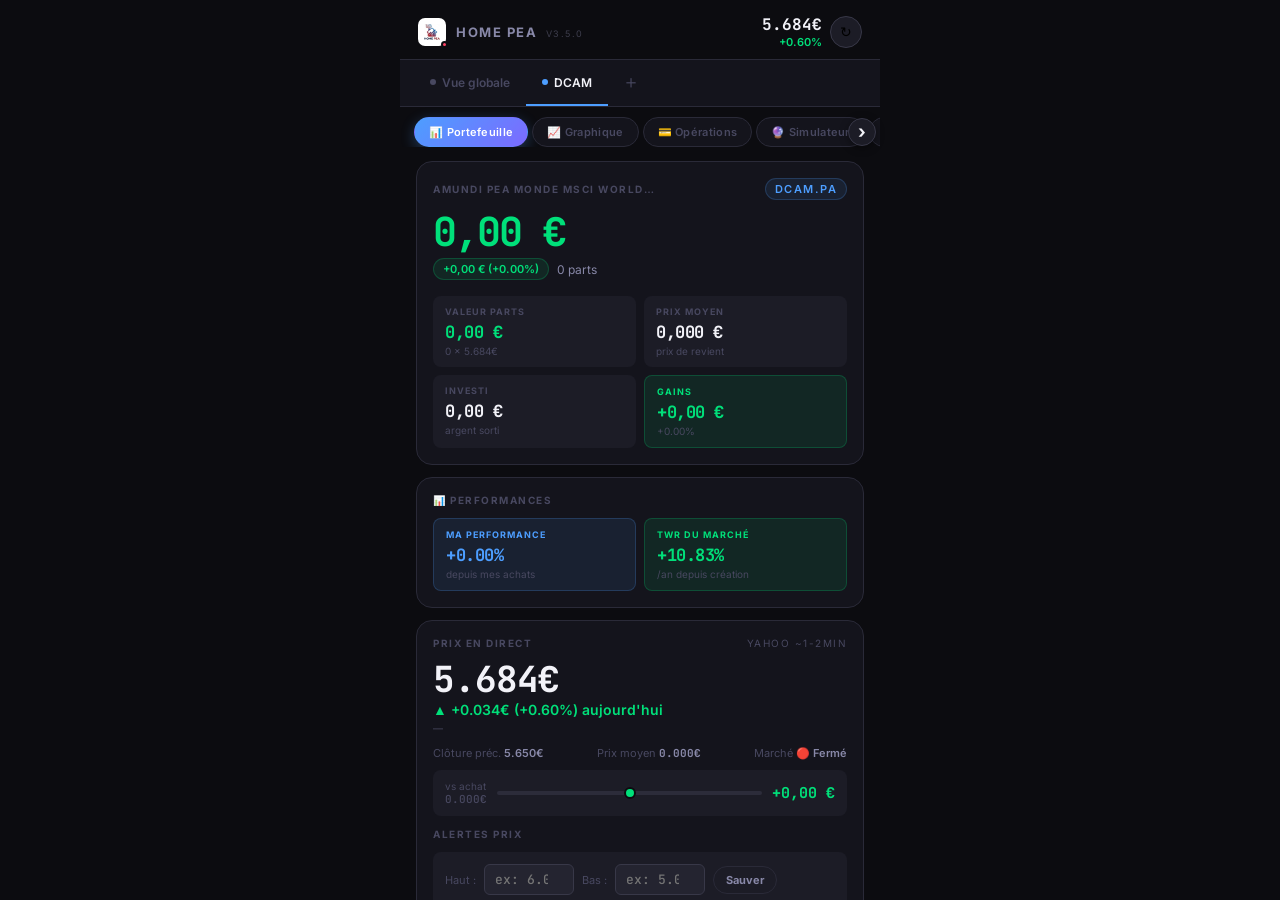
==== commit 02e6d6cc: "Add files via upload" ====
--- a/index.html
+++ b/index.html
@@ -75,6 +75,7 @@
 .nav-btn.n3.active{background:linear-gradient(135deg,#9d7dff,#e879f9);box-shadow:0 4px 14px rgba(157,125,255,.3)}
 .nav-btn.n4.active{background:linear-gradient(135deg,#00d4ff,#4d9eff);box-shadow:0 4px 14px rgba(0,212,255,.3)}
 .nav-btn.n5.active{background:linear-gradient(135deg,#00e07a,#00d4ff);box-shadow:0 4px 14px rgba(0,224,122,.3)}
+.nav-btn.n6.active{background:linear-gradient(135deg,#ffb830,#ff9f43);box-shadow:0 4px 14px rgba(255,184,48,.3)}
 
 /* ── SCROLL ARROWS ── */
 .scroll-wrap{position:relative;flex-shrink:0}
@@ -284,6 +285,7 @@
   <button class="scroll-arrow scroll-arrow-l nav-arrow" onclick="scrollH('nav-bar',-1)" id="nav-arrow-l">‹</button>
   <div class="nav-bar" id="nav-bar" onscroll="updateArrows('nav-bar')">
     <button class="nav-btn n0 active" onclick="goTab(0,this)">📊 Portefeuille</button>
+    <button class="nav-btn n6" onclick="goTab(6,this)">💰 Dépôts</button>
     <button class="nav-btn n1" onclick="goTab(1,this)">📈 Graphique</button>
     <button class="nav-btn n2" onclick="goTab(2,this)">💳 Opérations</button>
     <button class="nav-btn n3" onclick="goTab(3,this)">🔮 Simulateur</button>
@@ -345,7 +347,8 @@
 // ════════════════════════════════════════
 // STATE
 // ════════════════════════════════════════
-var assets = []; // [{id, ticker, name, color, price, prev, deps, virements, alerts}]
+var assets = []; // [{id, ticker, name, color, price, prev, deps, alerts}]
+var peaDepots = []; // Dépôts PEA globaux [{id, date, amount}] (compte perso → PEA)
 var currentAssetId = null; // null = vue globale
 var currentTab = 0;
 var simRate = 0.07;
@@ -364,9 +367,10 @@
     var toSave = assets.map(function(a){
       return {id:a.id,ticker:a.ticker,name:a.name,color:a.color,
               price:a.price||0,prev:a.prev||0,
-              deps:a.deps,virements:a.virements,alerts:a.alerts};
+              deps:a.deps,alerts:a.alerts};
     });
     localStorage.setItem('pea-v3-assets', JSON.stringify(toSave));
+    localStorage.setItem('pea-depots', JSON.stringify(peaDepots));
     localStorage.setItem('pea-tax-rate', String(taxRate));
   }catch(e){}
 }
@@ -375,9 +379,21 @@
   try{
     var savedTax = localStorage.getItem('pea-tax-rate');
     if(savedTax!==null){var t=parseFloat(savedTax);if(!isNaN(t))taxRate=t;}
+    // Charger les dépôts PEA globaux
+    var sd = localStorage.getItem('pea-depots');
+    if(sd){ try{ peaDepots = JSON.parse(sd)||[]; }catch(e){ peaDepots=[]; } }
     var s = localStorage.getItem('pea-v3-assets');
     if(s){
       var saved = JSON.parse(s);
+      // MIGRATION : si d'anciens virements existent dans les assets, les remonter en dépôts PEA globaux
+      if(peaDepots.length===0){
+        saved.forEach(function(a){
+          if(a.virements && a.virements.length){
+            a.virements.forEach(function(v){ peaDepots.push({id:v.id||Date.now()+Math.random(),date:v.date,amount:v.amount}); });
+          }
+        });
+        if(peaDepots.length){ peaDepots.sort(function(x,y){return y.date.localeCompare(x.date);}); saveAll(); }
+      }
       assets = saved.map(function(a){
         // Keep last known price from storage, fallback to avg buy price if 0
         var lastPrice = a.price || 0;
@@ -388,7 +404,9 @@
           lastPrice = totP > 0 ? totC/totP : 0;
           lastPrev  = lastPrice;
         }
-        return Object.assign({},a,{price:lastPrice,prev:lastPrev,loaded:false});
+        var clean = Object.assign({},a,{price:lastPrice,prev:lastPrev,loaded:false});
+        delete clean.virements; // les virements sont désormais globaux (peaDepots)
+        return clean;
       });
       return;
     }
@@ -397,8 +415,7 @@
   assets = [{
     id:'dcam',ticker:'DCAM.PA',name:'Amundi PEA Monde MSCI World',
     color:'#4d9eff',price:5.684,prev:5.650,loaded:false,alerts:{high:null,low:null},
-    deps:[],
-    virements:[]
+    deps:[]
   }];
   saveAll();
 }
@@ -433,17 +450,29 @@
   var curV=totP*safePrice;
   var pv=curV-totI;
   var pvPct=totI>0?pv/totI*100:0;
-  var totVir=a.virements.reduce(function(s,v){return s+v.amount;},0);
-  var liq=Math.max(0,parseFloat((totVir-totI).toFixed(2)));
-  return{totP,totI,totC,avg,curV,pv,pvPct,totVir,liq};
+  return{totP,totI,totC,avg,curV,pv,pvPct};
+}
+
+// Dépôts PEA totaux (compte perso → PEA)
+function peaTotalDepots(){
+  return peaDepots.reduce(function(s,v){return s+(v.amount||0);},0);
+}
+// Investi total tous ETF confondus
+function peaTotalInvesti(){
+  return assets.reduce(function(s,a){return s+a.deps.reduce(function(s2,d){return s2+d.amount;},0);},0);
+}
+// Liquidités PEA = total déposé − total investi (global)
+function peaLiquidites(){
+  return parseFloat((peaTotalDepots()-peaTotalInvesti()).toFixed(2));
 }
 
 function globalStats(){
-  var totalVal=0,totalInv=0,totalLiq=0;
+  var totalVal=0,totalInv=0;
   assets.forEach(function(a){
     var st=assetStats(a);
-    totalVal+=st.curV; totalInv+=st.totI; totalLiq+=st.liq;
-  });
+    totalVal+=st.curV; totalInv+=st.totI;
+  });
+  var totalLiq=peaLiquidites();
   return{totalVal,totalInv,totalLiq,totalPEA:totalVal+totalLiq,pv:totalVal-totalInv,pvPct:totalInv>0?(totalVal-totalInv)/totalInv*100:0};
 }
 
@@ -737,7 +766,7 @@
         color:COLORS[assets.length%COLORS.length],
         price:price,prev:m.previousClose||price,
         loaded:true,alerts:{high:null,low:null},
-        deps:[],virements:[]
+        deps:[]
       };
       document.getElementById('add-confirm-btn').disabled=false;
       success=true;
@@ -781,11 +810,15 @@
 // NAV
 // ════════════════════════════════════════
 function updateNavVisibility(ca){
-  // En vue globale (pas d'actif), masquer Graphique(1) et Opérations(2)
   var hasAsset=!!ca;
-  var btns=document.querySelectorAll('.nav-btn');
-  if(btns[1]) btns[1].style.display=hasAsset?'':'none';
-  if(btns[2]) btns[2].style.display=hasAsset?'':'none';
+  // ETF sélectionné : Graphique(n1) + Opérations(n2) visibles, Dépôts(n6) masqué
+  // Vue globale : Graphique + Opérations masqués, Dépôts visible
+  var n1=document.querySelector('.nav-btn.n1');
+  var n2=document.querySelector('.nav-btn.n2');
+  var n6=document.querySelector('.nav-btn.n6');
+  if(n1) n1.style.display=hasAsset?'':'none';
+  if(n2) n2.style.display=hasAsset?'':'none';
+  if(n6) n6.style.display=hasAsset?'none':'';
 }
 
 function goTab(idx,btn){
@@ -803,11 +836,18 @@
   // Destroy old charts
   Object.keys(chartInsts).forEach(function(k){if(chartInsts[k])chartInsts[k].destroy();delete chartInsts[k];});
   var ca=curAsset();
-  // Vue globale : Graphique(1) et Opérations(2) masqués → rediriger vers Portefeuille(0)
+  // Redirections selon le contexte
   if(!ca && (currentTab===1 || currentTab===2)){
+    // Vue globale : Graphique/Opérations masqués → Portefeuille
     currentTab=0;
-    document.querySelectorAll('.nav-btn').forEach(function(b,i){b.classList.toggle('active',i===0);});
-  }
+  } else if(ca && currentTab===6){
+    // ETF sélectionné : Dépôts masqué → Portefeuille
+    currentTab=0;
+  }
+  // Resync bouton actif
+  document.querySelectorAll('.nav-btn').forEach(function(b){
+    b.classList.toggle('active', b.classList.contains('n'+currentTab));
+  });
   updateNavVisibility(ca);
   var html='';
   // Onglets globaux (accessibles même sans actif sélectionné)
@@ -817,6 +857,8 @@
     html=renderAssistant();
   } else if(currentTab===5){
     html=renderSettings();
+  } else if(currentTab===6){
+    html=renderDepots();
   } else if(!ca){
     // CONSOLIDATED VIEW
     html=renderConsolidated();
@@ -831,8 +873,8 @@
   // Post-render hooks
   if(currentTab===3){
     postRenderSim();
-  } else if(currentTab===4 || currentTab===5){
-    // Onglets globaux (Assistant/Paramètres) : pas de post-render spécifique
+  } else if(currentTab===4 || currentTab===5 || currentTab===6){
+    // Onglets globaux : pas de post-render spécifique
   } else if(!ca){
     postRenderConsolidated();
   } else {
@@ -974,11 +1016,11 @@
   // Hero
   html+='<div class="card">';
   html+='<div class="card-hd">'+a.name.substring(0,30)+'… <span class="chip chip-blue">'+a.ticker+'</span></div>';
-  html+='<div class="hero-total" style="color:'+pvCol+'">'+fE(st.curV+st.liq)+'</div>';
+  html+='<div class="hero-total" style="color:'+pvCol+'">'+fE(st.curV)+'</div>';
   html+='<div class="hero-sub"><span class="chip '+(st.pv>=0?'chip-green':'chip-red')+'">'+sg(st.pv)+fE(st.pv)+' ('+sg(st.pvPct)+st.pvPct.toFixed(2)+'%)</span><span>'+st.totP+' parts</span></div>';
   html+='<div class="grid2" style="margin-bottom:0">';
   html+='<div class="mini-card"><div class="mc-l">Valeur parts</div><div class="mc-v" style="color:'+pvCol+'">'+fE(st.curV)+'</div><div class="mc-sub">'+st.totP+' × '+a.price.toFixed(3)+'€</div></div>';
-  html+='<div class="mini-card bc-blue"><div class="mc-l b">Liquidités</div><div class="mc-v" style="color:var(--blue)">'+fE(st.liq)+'</div><div class="mc-sub">disponibles PEA</div></div>';
+  html+='<div class="mini-card"><div class="mc-l">Prix moyen</div><div class="mc-v">'+fE(st.avg,3)+'</div><div class="mc-sub">prix de revient</div></div>';
   html+='<div class="mini-card"><div class="mc-l">Investi</div><div class="mc-v">'+fE(st.totI)+'</div><div class="mc-sub">argent sorti</div></div>';
   html+='<div class="mini-card '+(st.pv>=0?'bc-green':'bc-red')+'"><div class="mc-l '+(st.pv>=0?'g':'r')+'">Gains</div><div class="mc-v" style="color:'+pvCol+'">'+sg(st.pv)+fE(st.pv)+'</div><div class="mc-sub">'+sg(st.pvPct)+st.pvPct.toFixed(2)+'%</div></div>';
   html+='</div></div>';
@@ -1448,26 +1490,24 @@
 function renderOps(a){
   var st=assetStats(a);
   var html='';
-  // Summary
+  // Summary (par ETF : investi / valeur / gains — pas de liquidités ici)
   html+='<div class="grid3" style="margin-bottom:12px;">';
-  html+='<div class="mini-card bc-blue"><div class="mc-l b">Déposé</div><div class="mc-v" style="color:var(--blue);font-size:15px;">'+fE(st.totVir)+'</div></div>';
   html+='<div class="mini-card"><div class="mc-l">Investi</div><div class="mc-v" style="font-size:15px;">'+fE(st.totI)+'</div></div>';
-  html+='<div class="mini-card bc-green"><div class="mc-l g">Dispo</div><div class="mc-v" style="color:var(--green);font-size:15px;">'+fE(st.liq)+'</div></div>';
-  html+='</div>';
-  // Form
-  html+='<div class="card"><div class="card-hd">Enregistrer ce mois</div>';
+  html+='<div class="mini-card"><div class="mc-l">Valeur</div><div class="mc-v" style="font-size:15px;">'+fE(st.curV)+'</div></div>';
+  html+='<div class="mini-card '+(st.pv>=0?'bc-green':'bc-red')+'"><div class="mc-l '+(st.pv>=0?'g':'r')+'">Gains</div><div class="mc-v" style="font-size:15px;color:'+(st.pv>=0?'var(--green)':'var(--red)')+';">'+sg(st.pv)+fE(st.pv)+'</div></div>';
+  html+='</div>';
+  // Form : ACHAT uniquement (date + parts + prix). Les dépôts sont gérés globalement.
+  html+='<div class="card"><div class="card-hd">Enregistrer un achat</div>';
   html+='<div class="form-grid">';
   html+='<div class="form-field" style="grid-column:1/-1;"><label>Date</label><input type="date" id="f-date" value="'+new Date().toISOString().split('T')[0]+'"></div>';
-  html+='<div class="form-field"><label>💳 Virement (€)</label><input type="number" id="f-vir" step="0.01" placeholder="50.00" oninput="previewForm()"></div>';
   html+='<div class="form-field"><label>📈 Parts achetées</label><input type="number" id="f-parts" min="1" placeholder="8" oninput="previewForm()"></div>';
   html+='<div class="form-field"><label>Prix/part (€)</label><input type="number" id="f-price" step="0.001" value="'+a.price.toFixed(3)+'" oninput="previewForm()"></div>';
-  html+='<div class="form-field" style="justify-content:flex-end;"><label style="visibility:hidden">—</label><div style="font-size:11px;color:var(--text3);padding:12px 0;" id="parts-hint">—</div></div>';
-  html+='</div>';
-  html+='<div class="fp-row"><div>Dépôt: <strong id="fp-d">—</strong></div><div>Coût: <strong id="fp-c">—</strong></div><div style="color:var(--green)">Reste: <strong id="fp-r">—</strong></div></div>';
-  html+='<button class="btn btn-green btn-full" onclick="saveOp()">✓ Enregistrer</button>';
+  html+='</div>';
+  html+='<div class="fp-row"><div>Coût de l\'achat: <strong id="fp-c">—</strong></div><div style="color:var(--blue)">Liquidités PEA après: <strong id="fp-r">—</strong></div></div>';
+  html+='<button class="btn btn-green btn-full" onclick="saveOp()">✓ Enregistrer l\'achat</button>';
   html+='</div>';
   // History
-  html+='<div style="font-size:10px;font-weight:700;letter-spacing:1.5px;text-transform:uppercase;color:var(--text3);margin-bottom:10px;">Historique</div>';
+  html+='<div style="font-size:10px;font-weight:700;letter-spacing:1.5px;text-transform:uppercase;color:var(--text3);margin-bottom:10px;">Historique des achats</div>';
   html+=renderHistory(a);
   // Save/export
   html+='<div class="card" style="margin-top:12px;">';
@@ -1487,82 +1527,49 @@
   var MN=['Janvier','Février','Mars','Avril','Mai','Juin','Juillet','Août','Septembre','Octobre','Novembre','Décembre'];
   var MNS=['Jan','Fév','Mar','Avr','Mai','Jun','Jul','Aoû','Sep','Oct','Nov','Déc'];
   var byM={};
-  a.deps.forEach(function(d){var k=d.date.substring(0,7);if(!byM[k])byM[k]={deps:[],virs:[]};byM[k].deps.push(d);});
-  a.virements.forEach(function(v){var k=v.date.substring(0,7);if(!byM[k])byM[k]={deps:[],virs:[]};byM[k].virs.push(v);});
+  a.deps.forEach(function(d){var k=d.date.substring(0,7);if(!byM[k])byM[k]={deps:[]};byM[k].deps.push(d);});
   var months=Object.keys(byM).sort(function(x,y){return y.localeCompare(x);});
-  if(!months.length)return '<div style="color:var(--text3);text-align:center;padding:20px;font-size:13px;">Aucune opération</div>';
+  if(!months.length)return '<div style="color:var(--text3);text-align:center;padding:20px;font-size:13px;">Aucun achat pour cet ETF</div>';
   var blocks=months.map(function(mk_){
     var g=byM[mk_];var mp=mk_.split('-');
     var mlbl=MN[parseInt(mp[1])-1]+' '+mp[0];
-    var totV=g.virs.reduce(function(s,v){return s+v.amount;},0);
     var totP=g.deps.reduce(function(s,d){return s+d.parts;},0);
     var totI=g.deps.reduce(function(s,d){return s+d.amount;},0);
     var totCV=g.deps.reduce(function(s,d){return s+d.parts*a.price;},0);
     var pv=totCV-totI,pct=totI>0?(pv/totI*100):0;
     var col=pv>=0?'var(--green)':'var(--red)';
-    var hasBoth=totV>0&&totP>0;
-    var bc=hasBoth?a.color:totV>0?'var(--blue)':'var(--green)';
-
-    var html='<div class="month-block" style="border-left:3px solid '+bc+';">';
-    // Header avec mois + +/- value mensuelle
-    html+='<div class="mb-header"><div class="mb-month">'+mlbl+'</div>'+(totP>0?'<div class="mb-pv"><div class="mb-pv-val" style="color:'+col+';">'+sg(pv)+fE(pv)+'</div><div class="mb-pv-pct" style="color:'+col+';">'+sg(pct)+pct.toFixed(1)+'%</div></div>':'')+'</div>';
-
-    // Résumé du mois (totaux)
+    var html='<div class="month-block" style="border-left:3px solid '+a.color+';">';
+    html+='<div class="mb-header"><div class="mb-month">'+mlbl+'</div><div class="mb-pv"><div class="mb-pv-val" style="color:'+col+';">'+sg(pv)+fE(pv)+'</div><div class="mb-pv-pct" style="color:'+col+';">'+sg(pct)+pct.toFixed(1)+'%</div></div></div>';
     html+='<div class="mb-blocks">';
-    if(totV>0)html+='<div class="mb-vir"><div class="mb-label b">💳 Total versé</div><div class="mb-val b">+'+fE(totV)+'</div><div class="mb-sub">'+g.virs.length+' virement'+(g.virs.length>1?'s':'')+'</div></div>';
-    if(totP>0)html+='<div class="mb-buy"><div class="mb-label g">📈 Total parts</div><div class="mb-val g">'+totP+' parts</div><div class="mb-sub">'+g.deps.length+' achat'+(g.deps.length>1?'s':'')+' · '+fE(totI)+'</div></div>';
+    html+='<div class="mb-buy"><div class="mb-label g">📈 Total parts</div><div class="mb-val g">'+totP+' parts</div><div class="mb-sub">'+g.deps.length+' achat'+(g.deps.length>1?'s':'')+' · '+fE(totI)+'</div></div>';
     html+='</div>';
-    if(totP>0)html+='<div class="mb-now"><div style="font-size:11px;color:var(--text3);">Valeur actuelle</div><div style="font-family:JetBrains Mono,monospace;font-weight:700;font-size:14px;color:'+col+';">'+fE(totCV)+'</div></div>';
-
-    // ─── DÉTAIL DES OPÉRATIONS ───
-    // Combine deps + virs en une liste triée par date
-    var ops=[];
-    g.virs.forEach(function(v){ops.push({type:'vir',date:v.date,id:v.id,obj:v});});
-    g.deps.forEach(function(d){ops.push({type:'dep',date:d.date,id:d.id,obj:d});});
-    ops.sort(function(x,y){if(x.date!==y.date)return y.date.localeCompare(x.date);return x.type==='vir'?-1:1;});
-
-    if(ops.length>0){
-      html+='<div style="margin-top:10px;padding-top:10px;border-top:1px solid var(--border);">';
-      html+='<div style="font-size:9px;font-weight:700;letter-spacing:1px;text-transform:uppercase;color:var(--text3);margin-bottom:8px;">Détail des opérations</div>';
-      ops.forEach(function(op){
-        var ds=op.date.split('-');
-        var dlbl=parseInt(ds[2])+' '+MNS[parseInt(ds[1])-1];
-        if(op.type==='vir'){
-          html+='<div style="background:var(--bdim);border:1px solid var(--bborder);border-radius:var(--r3);padding:10px 12px;margin-bottom:6px;">';
-          html+='<div style="display:flex;justify-content:space-between;align-items:center;margin-bottom:6px;">';
-          html+='<div><div style="font-size:10px;color:var(--blue);font-weight:700;letter-spacing:.5px;">💳 VIREMENT · '+dlbl+'</div>';
-          html+='<div style="font-family:JetBrains Mono,monospace;font-size:15px;font-weight:800;color:var(--blue);margin-top:2px;">+'+fE(op.obj.amount)+'</div></div>';
-          html+='<div style="display:flex;gap:5px;">';
-          html+='<button class="act-btn" onclick="editVir(\''+a.id+'\','+op.id+')" title="Modifier">✏️</button>';
-          html+='<button class="act-btn del" onclick="delVir(\''+a.id+'\','+op.id+')" title="Supprimer">🗑️</button>';
-          html+='</div></div></div>';
-        } else {
-          var d=op.obj;
-          var dCV=d.parts*a.price;
-          var dPV=dCV-d.amount;
-          var dPVPct=d.amount>0?(dPV/d.amount*100):0;
-          var dCol=dPV>=0?'var(--green)':'var(--red)';
-          html+='<div style="background:var(--gdim);border:1px solid var(--gborder);border-radius:var(--r3);padding:10px 12px;margin-bottom:6px;">';
-          html+='<div style="display:flex;justify-content:space-between;align-items:start;margin-bottom:6px;gap:8px;">';
-          html+='<div style="flex:1;min-width:0;"><div style="font-size:10px;color:var(--green);font-weight:700;letter-spacing:.5px;">📈 ACHAT · '+dlbl+'</div>';
-          html+='<div style="font-family:JetBrains Mono,monospace;font-size:14px;font-weight:700;margin-top:2px;">'+d.parts+' parts × '+d.price.toFixed(3)+'€</div>';
-          html+='<div style="font-size:11px;color:var(--text3);margin-top:2px;">Coût : '+fE(d.amount)+' · Vaut : <span style="color:'+dCol+';font-weight:700;">'+fE(dCV)+'</span> ('+sg(dPV)+fE(dPV)+', '+sg(dPVPct)+dPVPct.toFixed(1)+'%)</div></div>';
-          html+='<div style="display:flex;gap:5px;flex-shrink:0;">';
-          html+='<button class="act-btn" onclick="editDep(\''+a.id+'\','+op.id+')" title="Modifier">✏️</button>';
-          html+='<button class="act-btn del" onclick="delDep(\''+a.id+'\','+op.id+')" title="Supprimer">🗑️</button>';
-          html+='</div></div></div>';
-        }
-      });
-      html+='</div>';
-    }
+    html+='<div class="mb-now"><div style="font-size:11px;color:var(--text3);">Valeur actuelle</div><div style="font-family:JetBrains Mono,monospace;font-weight:700;font-size:14px;color:'+col+';">'+fE(totCV)+'</div></div>';
+    var ops=g.deps.slice().sort(function(x,y){return y.date.localeCompare(x.date);});
+    html+='<div style="margin-top:10px;padding-top:10px;border-top:1px solid var(--border);">';
+    html+='<div style="font-size:9px;font-weight:700;letter-spacing:1px;text-transform:uppercase;color:var(--text3);margin-bottom:8px;">Détail des achats</div>';
+    ops.forEach(function(d){
+      var ds=d.date.split('-');
+      var dlbl=parseInt(ds[2])+' '+MNS[parseInt(ds[1])-1];
+      var dCV=d.parts*a.price;
+      var dPV=dCV-d.amount;
+      var dPVPct=d.amount>0?(dPV/d.amount*100):0;
+      var dCol=dPV>=0?'var(--green)':'var(--red)';
+      html+='<div style="background:var(--gdim);border:1px solid var(--gborder);border-radius:var(--r3);padding:10px 12px;margin-bottom:6px;">';
+      html+='<div style="display:flex;justify-content:space-between;align-items:start;margin-bottom:6px;gap:8px;">';
+      html+='<div style="flex:1;min-width:0;"><div style="font-size:10px;color:var(--green);font-weight:700;letter-spacing:.5px;">📈 ACHAT · '+dlbl+'</div>';
+      html+='<div style="font-family:JetBrains Mono,monospace;font-size:14px;font-weight:700;margin-top:2px;">'+d.parts+' parts × '+d.price.toFixed(3)+'€</div>';
+      html+='<div style="font-size:11px;color:var(--text3);margin-top:2px;">Coût : '+fE(d.amount)+' · Vaut : <span style="color:'+dCol+';font-weight:700;">'+fE(dCV)+'</span> ('+sg(dPV)+fE(dPV)+', '+sg(dPVPct)+dPVPct.toFixed(1)+'%)</div></div>';
+      html+='<div style="display:flex;gap:5px;flex-shrink:0;">';
+      html+='<button class="act-btn" onclick="editDep(\''+a.id+'\','+d.id+')" title="Modifier">✏️</button>';
+      html+='<button class="act-btn del" onclick="delDep(\''+a.id+'\','+d.id+')" title="Supprimer">🗑️</button>';
+      html+='</div></div></div>';
+    });
+    html+='</div>';
     html+='</div>';
     return html;
   });
-  // Limiter à 5 mois par défaut + bouton "Voir tout" (déroule sur place)
   var LIMIT=5;
-  if(blocks.length<=LIMIT){
-    return blocks.join('');
-  }
+  if(blocks.length<=LIMIT) return blocks.join('');
   var visible=blocks.slice(0,LIMIT).join('');
   var hidden=blocks.slice(LIMIT).join('');
   var out=visible;
@@ -1587,61 +1594,39 @@
 
 function previewForm(){
   var a=curAsset();if(!a)return;
-  var st=assetStats(a);
-  var dep=parseFloat(document.getElementById('f-vir').value)||0;
   var parts=parseFloat(document.getElementById('f-parts').value)||0;
   var prix=parseFloat(document.getElementById('f-price').value)||a.price;
   var cout=parts>0&&prix>0?parts*prix:0;
-  var reste=st.liq+dep-cout;
-  var fpd=document.getElementById('fp-d');if(fpd)fpd.textContent=dep>0?fE(dep):'—';
+  var liqAfter=peaLiquidites()-cout;
   var fpc=document.getElementById('fp-c');if(fpc)fpc.textContent=cout>0?fE(cout):'—';
   var fpr=document.getElementById('fp-r');
-  if(fpr){fpr.textContent=fE(Math.max(0,reste));fpr.style.color=reste<0?'var(--red)':'var(--green)';}
-  var liqAvail=st.liq+dep;
-  var ph=document.getElementById('parts-hint');
-  if(ph&&prix>0&&liqAvail>0)ph.textContent='Max: '+Math.floor(liqAvail/prix)+' parts ('+fE(Math.floor(liqAvail/prix)*prix)+')';
+  if(fpr){fpr.textContent=fE(liqAfter);fpr.style.color=liqAfter<0?'var(--red)':'var(--blue)';}
 }
 
 function saveOp(){
   var a=curAsset();if(!a)return;
   var date=document.getElementById('f-date').value;
-  var dep=parseFloat(document.getElementById('f-vir').value);
   var parts=parseInt(document.getElementById('f-parts').value);
   var prix=parseFloat(document.getElementById('f-price').value);
   if(!date){alert('Indique la date !');return;}
-  if(isNaN(dep)&&(isNaN(parts)||isNaN(prix))){alert('Remplis au moins le virement OU les parts !');return;}
-  if(!isNaN(dep)&&dep>0){
-    a.virements.push({id:Date.now(),date:date,amount:dep});
-    a.virements.sort(function(x,y){return y.date.localeCompare(x.date);});
-  }
-  if(!isNaN(parts)&&parts>0&&!isNaN(prix)&&prix>0){
-    a.deps.push({id:Date.now()+1,date:date,parts:parts,price:prix,amount:parseFloat((parts*prix).toFixed(2))});
-    a.deps.sort(function(x,y){return y.date.localeCompare(x.date);});
-  }
+  if(isNaN(parts)||parts<=0||isNaN(prix)||prix<=0){alert('Remplis les parts et le prix !');return;}
+  a.deps.push({id:Date.now()+1,date:date,parts:parts,price:prix,amount:parseFloat((parts*prix).toFixed(2))});
+  a.deps.sort(function(x,y){return y.date.localeCompare(x.date);});
   saveAll();render();
   var ss=document.getElementById('save-status');
-  if(ss)ss.textContent='✅ Enregistré · '+new Date().toLocaleTimeString('fr-FR');
-}
-
-function delVir(assetId,id){
-  if(!confirm('Supprimer ce virement ?'))return;
-  var a=getAsset(assetId);if(!a)return;
-  a.virements=a.virements.filter(function(v){return v.id!==id;});
+  if(ss)ss.textContent='✅ Achat enregistré · '+new Date().toLocaleTimeString('fr-FR');
+}
+
+// ── Dépôts PEA globaux ──
+function delDepot(id){
+  if(!confirm('Supprimer ce dépôt ?'))return;
+  peaDepots=peaDepots.filter(function(v){return v.id!==id;});
   saveAll();render();
 }
-function delDep(assetId,id){
-  if(!confirm('Supprimer cet achat ?'))return;
-  var a=getAsset(assetId);if(!a)return;
-  a.deps=a.deps.filter(function(d){return d.id!==id;});
-  saveAll();render();
-}
-
-// Edit operations using a modal popup
-function editVir(assetId,id){
-  var a=getAsset(assetId);if(!a)return;
-  var v=a.virements.find(function(x){return x.id===id;});if(!v)return;
-  showEditModal('virement', a, {
-    title:'Modifier le virement',
+function editDepot(id){
+  var v=peaDepots.find(function(x){return x.id===id;});if(!v)return;
+  showEditModal('depot', null, {
+    title:'Modifier le dépôt',
     fields:[
       {key:'date',label:'Date',type:'date',value:v.date},
       {key:'amount',label:'Montant (€)',type:'number',step:'0.01',value:v.amount}
@@ -1650,10 +1635,26 @@
       var d=vals.date, amt=parseFloat(vals.amount);
       if(!d||isNaN(amt)||amt<=0){alert('Valeurs invalides');return false;}
       v.date=d; v.amount=amt;
-      a.virements.sort(function(x,y){return y.date.localeCompare(x.date);});
+      peaDepots.sort(function(x,y){return y.date.localeCompare(x.date);});
       saveAll();render();return true;
     }
   });
+}
+function addDepot(){
+  var date=document.getElementById('dep-date').value;
+  var amt=parseFloat(document.getElementById('dep-amount').value);
+  if(!date){alert('Indique la date !');return;}
+  if(isNaN(amt)||amt<=0){alert('Indique un montant valide !');return;}
+  peaDepots.push({id:Date.now(),date:date,amount:parseFloat(amt.toFixed(2))});
+  peaDepots.sort(function(x,y){return y.date.localeCompare(x.date);});
+  saveAll();render();
+}
+
+function delDep(assetId,id){
+  if(!confirm('Supprimer cet achat ?'))return;
+  var a=getAsset(assetId);if(!a)return;
+  a.deps=a.deps.filter(function(d){return d.id!==id;});
+  saveAll();render();
 }
 
 function editDep(assetId,id){
@@ -1958,6 +1959,52 @@
 // ════════════════════════════════════════
 // PARAMÈTRES
 // ════════════════════════════════════════
+// ════════════════════════════════════════
+// DÉPÔTS PEA (vue globale)
+// ════════════════════════════════════════
+function renderDepots(){
+  var totDep=peaTotalDepots();
+  var totInv=peaTotalInvesti();
+  var liq=peaLiquidites();
+  var html='';
+  html+='<div class="card"><div class="card-hd">💰 Dépôts PEA — compte perso → PEA</div>';
+  html+='<div style="font-size:12px;color:var(--text2);margin-bottom:12px;line-height:1.5;">Enregistre ici les virements de ton compte courant vers ton PEA. Les liquidités servent ensuite à acheter tes ETF.</div>';
+  html+='<div class="grid3">';
+  html+='<div class="mini-card bc-blue"><div class="mc-l b">Total déposé</div><div class="mc-v" style="color:var(--blue);font-size:16px;">'+fE(totDep)+'</div></div>';
+  html+='<div class="mini-card"><div class="mc-l">Total investi</div><div class="mc-v" style="font-size:16px;">'+fE(totInv)+'</div></div>';
+  html+='<div class="mini-card '+(liq>=0?'bc-green':'bc-red')+'"><div class="mc-l '+(liq>=0?'g':'r')+'">Liquidités</div><div class="mc-v" style="font-size:16px;color:'+(liq>=0?'var(--green)':'var(--red)')+';">'+fE(liq)+'</div></div>';
+  html+='</div></div>';
+  // Formulaire ajout
+  html+='<div class="card"><div class="card-hd">Ajouter un dépôt</div>';
+  html+='<div class="form-grid">';
+  html+='<div class="form-field"><label>Date</label><input type="date" id="dep-date" value="'+new Date().toISOString().split('T')[0]+'"></div>';
+  html+='<div class="form-field"><label>Montant (€)</label><input type="number" id="dep-amount" step="0.01" placeholder="100.00"></div>';
+  html+='</div>';
+  html+='<button class="btn btn-green btn-full" onclick="addDepot()">✓ Ajouter le dépôt</button>';
+  html+='</div>';
+  // Liste des dépôts
+  html+='<div class="card"><div class="card-hd">Historique des dépôts</div>';
+  if(peaDepots.length===0){
+    html+='<div style="color:var(--text3);text-align:center;padding:20px;font-size:13px;">Aucun dépôt enregistré</div>';
+  } else {
+    var sorted=peaDepots.slice().sort(function(x,y){return y.date.localeCompare(x.date);});
+    var MNS=['Jan','Fév','Mar','Avr','Mai','Jun','Jul','Aoû','Sep','Oct','Nov','Déc'];
+    sorted.forEach(function(v){
+      var ds=v.date.split('-');
+      var dlbl=parseInt(ds[2])+' '+MNS[parseInt(ds[1])-1]+' '+ds[0];
+      html+='<div style="background:var(--bdim);border:1px solid var(--bborder);border-radius:var(--r3);padding:10px 12px;margin-bottom:6px;display:flex;justify-content:space-between;align-items:center;">';
+      html+='<div><div style="font-size:10px;color:var(--blue);font-weight:700;letter-spacing:.5px;">💰 DÉPÔT · '+dlbl+'</div>';
+      html+='<div style="font-family:JetBrains Mono,monospace;font-size:16px;font-weight:800;color:var(--blue);margin-top:2px;">+'+fE(v.amount)+'</div></div>';
+      html+='<div style="display:flex;gap:5px;">';
+      html+='<button class="act-btn" onclick="editDepot('+v.id+')" title="Modifier">✏️</button>';
+      html+='<button class="act-btn del" onclick="delDepot('+v.id+')" title="Supprimer">🗑️</button>';
+      html+='</div></div>';
+    });
+  }
+  html+='</div>';
+  return html;
+}
+
 function renderSettings(){
   var html='<div style="font-size:12px;color:var(--text2);margin-bottom:12px;line-height:1.5;">⚙️ <strong style="color:var(--text)">Paramètres</strong> — configure ton application.</div>';
 
@@ -2032,8 +2079,8 @@
   var allDeps={},allVirs={};
   assets.forEach(function(a){
     a.deps.forEach(function(d){var k=d.date.substring(0,7);if(!allDeps[k])allDeps[k]=[];allDeps[k].push({a:a,d:d});});
-    a.virements.forEach(function(v){var k=v.date.substring(0,7);if(!allVirs[k])allVirs[k]=[];allVirs[k].push({a:a,v:v});});
-  });
+  });
+  peaDepots.forEach(function(v){var k=v.date.substring(0,7);if(!allVirs[k])allVirs[k]=[];allVirs[k].push({v:v});});
   var MN=['Jan','Fév','Mar','Avr','Mai','Jun','Jul','Aoû','Sep','Oct','Nov','Déc'];
   var html='<div style="display:grid;grid-template-columns:repeat(6,1fr);gap:6px;margin-bottom:10px;">';
   months.forEach(function(mo){
@@ -2074,8 +2121,7 @@
   }
   // Diversification tip
   if(assets.length===1){
-    var st=assetStats(a);
-    var monthlyAvg=st.totVir/(Math.max(1,a.virements.length));
+    var monthlyAvg=peaDepots.length>0?peaTotalDepots()/peaDepots.length:0;
     if(monthlyAvg>=100){
       tips.push({color:'var(--purple)',icon:'🌍',title:'Diversification possible',text:'Tu mets ~'+fE(monthlyAvg)+'/mois. Tu pourrais commencer à diversifier avec un ETF Émergents (PAEEM.PA) à hauteur de 20-30% de tes versements.'});
     } else {
@@ -2084,7 +2130,7 @@
   }
   // PEA 5 ans
   var firstVir=null;
-  assets.forEach(function(a2){a2.virements.forEach(function(v){if(!firstVir||v.date<firstVir)firstVir=v.date;});});
+  peaDepots.forEach(function(v){if(!firstVir||v.date<firstVir)firstVir=v.date;});
   if(firstVir){
     var ageMonths=Math.floor((Date.now()-new Date(firstVir).getTime())/(30*86400000));
     var monthsLeft=60-ageMonths;
@@ -2139,7 +2185,7 @@
 // EXPORT / IMPORT
 // ════════════════════════════════════════
 function exportAll(){
-  var data={v:'pea-v3',date:new Date().toISOString(),assets:assets.map(function(a){return {id:a.id,ticker:a.ticker,name:a.name,color:a.color,deps:a.deps,virements:a.virements,alerts:a.alerts};})};
+  var data={v:'pea-v3',date:new Date().toISOString(),depots:peaDepots,assets:assets.map(function(a){return {id:a.id,ticker:a.ticker,name:a.name,color:a.color,deps:a.deps,alerts:a.alerts};})};
   var blob=new Blob([JSON.stringify(data,null,2)],{type:'application/json'});
   var link=document.createElement('a');link.href=URL.createObjectURL(blob);
   link.download='mon-pea-v3-'+new Date().toISOString().split('T')[0]+'.json';
@@ -2156,10 +2202,20 @@
       var imported=data.assets||(Array.isArray(data)?data:null);
       if(!imported){alert('Fichier invalide');return;}
       if(!confirm('Importer '+imported.length+' actif(s) ? Cela remplace tout.'))return;
+      // Dépôts : format nouveau (data.depots) OU migration depuis anciens virements par-ETF
+      if(data.depots && data.depots.length){
+        peaDepots=data.depots.map(function(v){return {id:v.id||Date.now()+Math.random(),date:v.date,amount:v.amount};});
+      } else {
+        peaDepots=[];
+        imported.forEach(function(a){ if(a.virements&&a.virements.length){ a.virements.forEach(function(v){ peaDepots.push({id:v.id||Date.now()+Math.random(),date:v.date,amount:v.amount}); }); } });
+      }
+      peaDepots.sort(function(x,y){return y.date.localeCompare(x.date);});
       assets=imported.map(function(a){
         var lp=a.price||0,lpv=a.prev||0;
         if(lp===0&&a.deps&&a.deps.length>0){var tc=a.deps.reduce(function(s,d){return s+d.parts*d.price;},0),tp=a.deps.reduce(function(s,d){return s+d.parts;},0);lp=tp>0?tc/tp:0;lpv=lp;}
-        return Object.assign({},a,{price:lp,prev:lpv,loaded:false});
+        var clean=Object.assign({},a,{price:lp,prev:lpv,loaded:false});
+        delete clean.virements;
+        return clean;
       });
       saveAll();
       Promise.all(assets.map(fetchAssetPrice)).then(function(){buildAssetTabs();render();});
@@ -2177,11 +2233,14 @@
 document.getElementById('scroll-area').addEventListener('touchend',function(e){
   var dx=e.changedTouches[0].clientX-tx,dy=e.changedTouches[0].clientY-ty;
   if(Math.abs(dx)<60||Math.abs(dx)<Math.abs(dy)*1.5)return;
-  if(!curAsset())return; // No swipe on consolidated view
-  var btns=document.querySelectorAll('.nav-btn'),active=-1;
-  btns.forEach(function(b,i){if(b.classList.contains('active'))active=i;});
-  if(dx<0&&active<btns.length-1)goTab(active+1,btns[active+1]);
-  else if(dx>0&&active>0)goTab(active-1,btns[active-1]);
+  if(!curAsset())return; // Pas de swipe en vue globale
+  // Naviguer entre les boutons VISIBLES uniquement
+  var vis=Array.prototype.filter.call(document.querySelectorAll('.nav-btn'),function(b){return b.style.display!=='none';});
+  var active=-1;
+  vis.forEach(function(b,i){if(b.classList.contains('active'))active=i;});
+  if(active<0)return;
+  if(dx<0&&active<vis.length-1){var nb=vis[active+1];goTab(parseInt(nb.className.match(/n(\d)/)[1]),nb);}
+  else if(dx>0&&active>0){var pb=vis[active-1];goTab(parseInt(pb.className.match(/n(\d)/)[1]),pb);}
 },{passive:true});
 
 // ════════════════════════════════════════
@@ -2272,6 +2331,17 @@
     navigator.serviceWorker.register('./sw.js')
       .then(function(reg) {
         console.log('[App] SW registered, scope:', reg.scope);
+        // ═══ AUTO-UPDATE : recharge la page quand une nouvelle version est détectée ═══
+        reg.onupdatefound = function() {
+          var newSW = reg.installing;
+          if (!newSW) return;
+          newSW.onstatechange = function() {
+            if (newSW.state === 'activated' && navigator.serviceWorker.controller) {
+              console.log('[App] Nouvelle version détectée, rechargement...');
+              window.location.reload();
+            }
+          };
+        };
         // Try to enable periodic background sync (Chrome only)
         if ('periodicSync' in reg) {
           navigator.permissions.query({name: 'periodic-background-sync'}).then(function(p) {
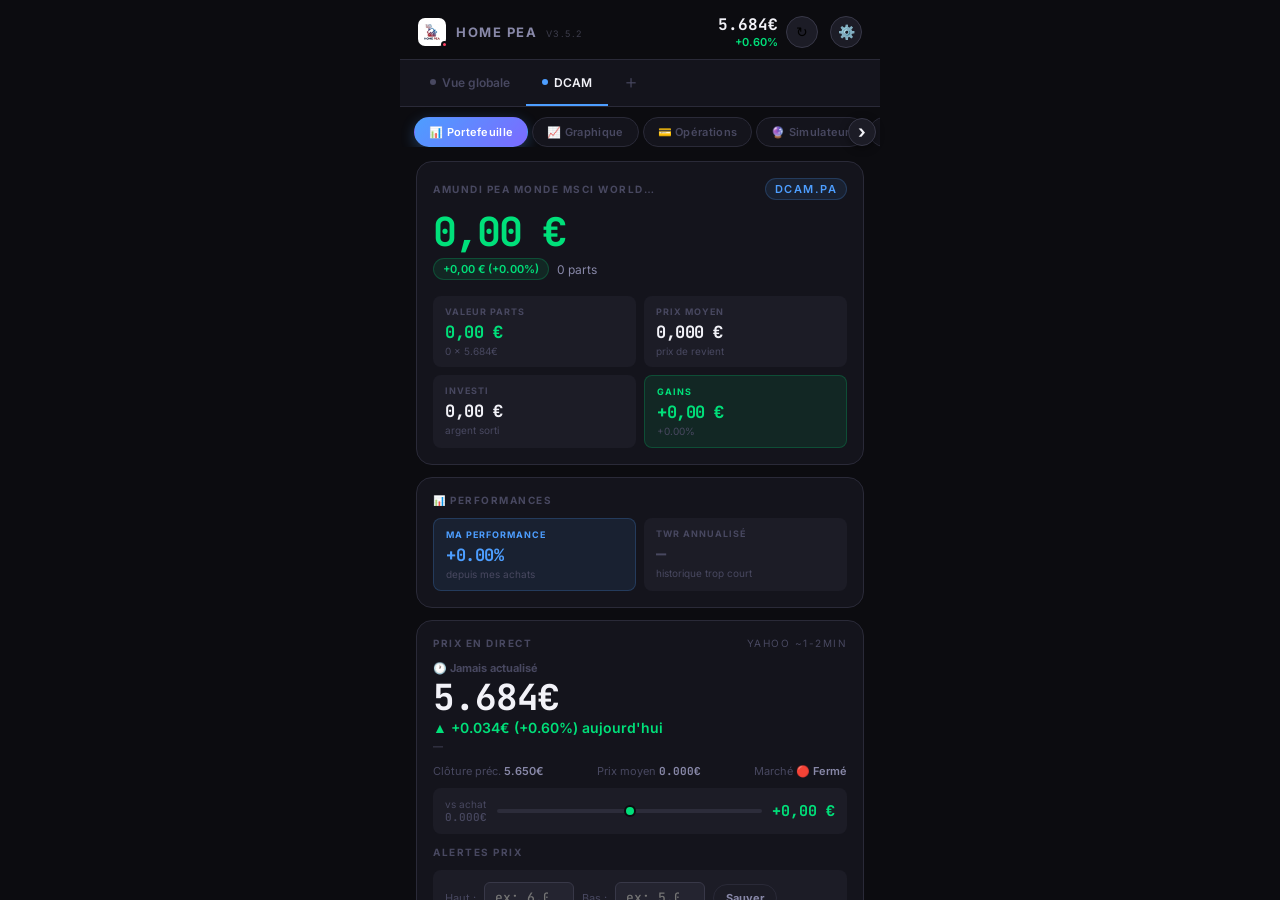
==== commit 4bb9aa2e: "Add files via upload" ====
--- a/index.html
+++ b/index.html
@@ -256,13 +256,14 @@
     <img src="icon-192.png" alt="HOME PEA" style="width:28px;height:28px;border-radius:7px;display:block;">
     <div class="live-dot" id="live-dot" style="position:absolute;bottom:-2px;right:-2px;border:2px solid var(--bg);"></div>
   </div>
-  <div class="app-title">HOME PEA <span class="app-version">v3.5.0</span></div>
+  <div class="app-title">HOME PEA <span class="app-version">v3.5.2</span></div>
   <div class="topbar-right">
     <div class="topbar-price" id="topbar-price" style="display:none">
       <div class="tp-val" id="tp-val">—</div>
       <div class="tp-chg" id="tp-chg">—</div>
     </div>
     <button class="icon-btn" id="refresh-btn" onclick="doRefresh()" title="Actualiser">↻</button>
+    <button class="icon-btn" onclick="goTab(5,null)" title="Paramètres" style="margin-left:4px;">⚙️</button>
   </div>
 </div>
 
@@ -290,7 +291,6 @@
     <button class="nav-btn n2" onclick="goTab(2,this)">💳 Opérations</button>
     <button class="nav-btn n3" onclick="goTab(3,this)">🔮 Simulateur</button>
     <button class="nav-btn n4" onclick="goTab(4,this)">🤖 Assistant</button>
-    <button class="nav-btn n5" onclick="goTab(5,this)">⚙️ Paramètres</button>
   </div>
   <button class="scroll-arrow scroll-arrow-r nav-arrow" onclick="scrollH('nav-bar',1)" id="nav-arrow-r">›</button>
 </div>
@@ -353,6 +353,8 @@
 var currentTab = 0;
 var simRate = 0.07;
 var taxRate = 0.186; // Prélèvements sociaux PEA après 5 ans (éditable dans Paramètres)
+var simMode = 'global'; // 'global' ou 'etf'
+var simGlobalMode = 'a'; // 'a' = auto proportionnel, 'b' = glisseurs
 var pendingAsset = null;
 var histData = {};
 var chartInsts = {};
@@ -603,6 +605,22 @@
 // ════════════════════════════════════════
 // ALERTS
 // ════════════════════════════════════════
+function freshnessLabel(a){
+  if(!a.lastFetchTime) return {text:'Jamais actualisé', color:'var(--text3)'};
+  // Calcul du delta en minutes depuis le dernier fetch (stocké en HH:MM:SS)
+  var now=new Date();
+  var parts=a.lastFetchTime.split(':');
+  var fetchD=new Date(now.getFullYear(),now.getMonth(),now.getDate(),parts[0],parts[1],parts[2]||0);
+  var diffMin=Math.round((now-fetchD)/60000);
+  if(diffMin<0) diffMin=0;
+  var txt,col;
+  if(diffMin<2){txt='À l\'instant';col='var(--green)';}
+  else if(diffMin<10){txt='Il y a '+diffMin+' min';col='var(--green)';}
+  else if(diffMin<30){txt='Il y a '+diffMin+' min';col='var(--gold)';}
+  else {txt='Il y a '+diffMin+' min — à actualiser';col='var(--red)';}
+  return {text:txt,color:col};
+}
+
 function checkAlerts(a){
   if(!a.alerts) return;
   if(a.alerts.high && a.price>=a.alerts.high){
@@ -688,6 +706,8 @@
 
 function selectAsset(id,tabEl){
   currentAssetId=id;
+  // Si on était sur Paramètres (5), revenir à Portefeuille (0)
+  if(currentTab===5) currentTab=0;
   document.querySelectorAll('.asset-tab').forEach(function(t){t.classList.remove('active');});
   if(tabEl) tabEl.classList.add('active');
   // Update topbar price
@@ -852,7 +872,7 @@
   var html='';
   // Onglets globaux (accessibles même sans actif sélectionné)
   if(currentTab===3){
-    html=renderSim();
+    if(!ca){ html=renderSimGlobal(); } else { html=renderSimETF(ca); }
   } else if(currentTab===4){
     html=renderAssistant();
   } else if(currentTab===5){
@@ -910,6 +930,7 @@
     var pct100=g.totalVal>0?(st.curV/g.totalVal*100).toFixed(0):0;
     html+='<div class="asset-row" onclick="selectAssetById(\''+a.id+'\')">';
     html+='<div class="ar-left"><div class="ar-dot" style="background:'+a.color+'"></div><div><div class="ar-name">'+a.ticker.replace('.PA','')+'</div><div class="ar-ticker">'+a.name.substring(0,28)+'…</div></div></div>';
+    html+='<canvas class="spark-cv" id="spark-'+a.id+'" width="60" height="28" style="margin:0 8px;flex-shrink:0;"></canvas>';
     html+='<div class="ar-right"><div class="ar-val">'+fE(st.curV)+'</div>';
     html+='<div class="ar-pv" style="color:'+pvCol+'">'+sg(st.pv)+fE(st.pv)+' ('+sg(st.pvPct)+st.pvPct.toFixed(1)+'%)</div>';
     html+='<div style="font-size:10px;color:var(--text3);margin-top:2px;">'+pct100+'% du portef. · '+a.price.toFixed(3)+'€</div>';
@@ -920,11 +941,79 @@
   // Performance mensuelle globale
   html+='<div class="card"><div class="card-hd">Performance mensuelle</div>';
   html+='<div style="height:180px;"><canvas id="perf-chart"></canvas></div></div>';
+  // CAMEMBERT RÉPARTITION
+  html+='<div class="card"><div class="card-hd">Répartition réelle du portefeuille</div>';
+  html+='<div style="display:grid;grid-template-columns:1fr 1fr;gap:16px;align-items:center;">';
+  html+='<div style="height:200px;"><canvas id="pie-chart"></canvas></div>';
+  html+='<div id="pie-legend" style="display:flex;flex-direction:column;gap:6px;"></div>';
+  html+='</div></div>';
   return html;
 }
 
 function postRenderConsolidated(){
   drawPerfChart();
+  drawPieChart();
+  drawSparklines();
+}
+
+function drawSparklines(){
+  assets.forEach(function(a){
+    var cv=document.getElementById('spark-'+a.id);
+    if(!cv) return;
+    var key=a.ticker+'_1mo';
+    var data=histData[key];
+    if(!data || data.length<2){
+      // Pas de données en cache, fetch en arrière-plan pour la prochaine fois
+      fetchHistory(a.ticker,'1mo').then(function(){drawSparklines();});
+      return;
+    }
+    var ctx=cv.getContext('2d');
+    var w=cv.width,h=cv.height;
+    ctx.clearRect(0,0,w,h);
+    var values=data.map(function(d){return d.v;});
+    var min=Math.min.apply(null,values),max=Math.max.apply(null,values);
+    var range=max-min||1;
+    var up=values[values.length-1]>=values[0];
+    ctx.beginPath();
+    ctx.strokeStyle=up?'#00e07a':'#ff4466';
+    ctx.lineWidth=1.5;
+    values.forEach(function(v,i){
+      var x=(i/(values.length-1))*w;
+      var y=h-((v-min)/range)*h;
+      if(i===0) ctx.moveTo(x,y); else ctx.lineTo(x,y);
+    });
+    ctx.stroke();
+  });
+}
+
+function drawPieChart(){
+  var cv=document.getElementById('pie-chart');if(!cv)return;
+  if(chartInsts['pie'])chartInsts['pie'].destroy();
+  var total=assets.reduce(function(s,a){var st=assetStats(a);return s+st.curV;},0)||1;
+  var labels=[],data=[],colors=[];
+  assets.forEach(function(a){
+    var st=assetStats(a);
+    labels.push(a.ticker.replace('.PA',''));
+    data.push(parseFloat(st.curV.toFixed(2)));
+    colors.push(a.color||'#4d9eff');
+  });
+  var leg=document.getElementById('pie-legend');
+  if(leg){
+    leg.innerHTML=assets.map(function(a,i){
+      var st=assetStats(a);
+      var pct=((st.curV/total)*100).toFixed(1);
+      return '<div style="display:flex;align-items:center;gap:8px;padding:6px;background:var(--s2);border-radius:6px;font-size:11px;">'+
+        '<div style="width:10px;height:10px;border-radius:50%;background:'+colors[i]+';flex-shrink:0;"></div>'+
+        '<span style="font-weight:700;flex:1;">'+labels[i]+'</span>'+
+        '<span style="color:var(--text3);font-weight:700;">'+pct+'%</span>'+
+        '</div>';
+    }).join('');
+  }
+  chartInsts['pie']=new Chart(cv.getContext('2d'),{
+    type:'doughnut',
+    data:{labels:labels,datasets:[{data:data,backgroundColor:colors,borderColor:'#0a0a12',borderWidth:3}]},
+    options:{responsive:true,maintainAspectRatio:false,plugins:{legend:{display:false},tooltip:{callbacks:{label:function(c){return c.label+': '+fE(c.parsed)+' ('+((c.parsed/total)*100).toFixed(1)+'%)';}}}},cutout:'60%'}
+  });
 }
 
 function drawPerfChart(){
@@ -1005,12 +1094,14 @@
   var chg=a.price-a.prev,pct=a.prev>0?(chg/a.prev*100):0;
   var pvCol=st.pv>=0?'var(--green)':'var(--red)';
   var open=isOpen();
-  // TWR annualisé DCAM (base : 4,753€ au 11 mars 2025)
+  // TWR annualisé — basé sur le tout premier achat de CET ETF
   var twr=null;
-  if(a.ticker==='DCAM.PA'){
-    var incPrice=4.753, incDate=new Date('2025-03-11');
+  if(a.deps && a.deps.length>0){
+    var sortedDeps=a.deps.slice().sort(function(x,y){return new Date(x.date)-new Date(y.date);});
+    var firstDep=sortedDeps[0];
+    var incPrice=firstDep.price, incDate=new Date(firstDep.date);
     var yrs=(new Date()-incDate)/(1000*60*60*24*365.25);
-    if(a.price>0 && yrs>0){ twr=(Math.pow(a.price/incPrice,1/yrs)-1)*100; }
+    if(a.price>0 && incPrice>0 && yrs>0.02){ twr=(Math.pow(a.price/incPrice,1/yrs)-1)*100; }
   }
   var html='';
   // Hero
@@ -1029,14 +1120,16 @@
   html+='<div class="grid2" style="margin-bottom:0">';
   html+='<div class="mini-card bc-blue"><div class="mc-l b">Ma performance</div><div class="mc-v" style="color:var(--blue)">'+sg(st.pvPct)+st.pvPct.toFixed(2)+'%</div><div class="mc-sub">depuis mes achats</div></div>';
   if(twr!==null){
-    html+='<div class="mini-card bc-green"><div class="mc-l g">TWR du marché</div><div class="mc-v" style="color:var(--green)">'+sg(twr)+twr.toFixed(2)+'%</div><div class="mc-sub">/an depuis création</div></div>';
+    html+='<div class="mini-card bc-green"><div class="mc-l g">TWR annualisé</div><div class="mc-v" style="color:var(--green)">'+sg(twr)+twr.toFixed(2)+'%</div><div class="mc-sub">/an depuis 1er achat</div></div>';
   } else {
-    html+='<div class="mini-card"><div class="mc-l">TWR du marché</div><div class="mc-v" style="color:var(--text3)">—</div><div class="mc-sub">DCAM uniquement</div></div>';
+    html+='<div class="mini-card"><div class="mc-l">TWR annualisé</div><div class="mc-v" style="color:var(--text3)">—</div><div class="mc-sub">historique trop court</div></div>';
   }
   html+='</div></div>';
   // Price card
   html+='<div class="card">';
+  var fresh=freshnessLabel(a);
   html+='<div class="card-hd">Prix en direct <span style="font-size:10px;color:var(--text3);font-weight:400;" id="price-source">Yahoo ~1-2min</span></div>';
+  html+='<div style="font-size:11px;color:'+fresh.color+';font-weight:700;margin-bottom:4px;">🕐 '+fresh.text+'</div>';
   html+='<div class="price-big">'+a.price.toFixed(3)+'€</div>';
   html+='<div class="price-chg '+(chg>=0?'up':'down')+'">'+(chg>=0?'▲':'▼')+' '+sg(chg)+chg.toFixed(3)+'€ ('+sg(pct)+pct.toFixed(2)+'%) aujourd\'hui</div>';
   html+='<div style="font-size:10px;color:var(--text3);margin-top:4px;" id="last-update">—</div>';
@@ -1509,17 +1602,6 @@
   // History
   html+='<div style="font-size:10px;font-weight:700;letter-spacing:1.5px;text-transform:uppercase;color:var(--text3);margin-bottom:10px;">Historique des achats</div>';
   html+=renderHistory(a);
-  // Save/export
-  html+='<div class="card" style="margin-top:12px;">';
-  html+='<div class="card-hd">💾 Sauvegarde</div>';
-  html+='<div style="font-size:12px;color:var(--text2);margin-bottom:10px;line-height:1.5;">Tes données sont dans le navigateur. Exporte régulièrement pour ne pas les perdre.</div>';
-  html+='<div style="display:flex;gap:8px;flex-wrap:wrap;">';
-  html+='<button class="btn btn-blue" onclick="exportAll()">💾 Exporter tout</button>';
-  html+='<button class="btn btn-ghost" onclick="document.getElementById(\'imp-file\').click()">📂 Restaurer</button>';
-  html+='<input type="file" id="imp-file" accept=".json" style="display:none" onchange="importAll(event)">';
-  html+='</div>';
-  html+='<div style="font-size:11px;color:var(--text3);margin-top:8px;" id="save-status">—</div>';
-  html+='</div>';
   return html;
 }
 
@@ -1717,9 +1799,14 @@
 // SIMULATOR TAB
 // ════════════════════════════════════════
 var simM=100,simY=20;
-function renderSim(){
-  var a=curAsset()||assets[0];
-  var html='<div style="font-size:12px;color:var(--text2);margin-bottom:12px;line-height:1.5;">🔮 <strong style="color:var(--text)">Simulateur</strong> — tape tes valeurs, tout se recalcule en direct.</div>';
+function renderSimGlobal(){
+  var html='';
+  // Toggle Option A / B
+  html+='<div style="display:flex;gap:6px;margin-bottom:14px;">';
+  html+='<button class="btn '+(simGlobalMode==='a'?'btn-blue':'btn-ghost')+'" style="flex:1;justify-content:center;" onclick="setSimGlobalMode(\'a\')">Auto (proportionnel)</button>';
+  html+='<button class="btn '+(simGlobalMode==='b'?'btn-blue':'btn-ghost')+'" style="flex:1;justify-content:center;" onclick="setSimGlobalMode(\'b\')">Glisseurs manuels</button>';
+  html+='</div>';
+  html+='<div style="font-size:12px;color:var(--text2);margin-bottom:12px;line-height:1.5;">📊 <strong style="color:var(--text)">Simulateur Global</strong> — répartition sur tous tes actifs.</div>';
   html+='<div class="card"><div class="card-hd">Tes paramètres</div>';
   html+='<div class="form-grid" style="margin-bottom:10px;">';
   html+='<div class="form-field"><label>Versement/mois (€)</label><input type="number" id="sim-m" value="'+simM+'" min="1" max="10000" step="5" style="font-size:22px;font-weight:800;text-align:center;padding:12px;" oninput="updSim()"></div>';
@@ -1728,32 +1815,68 @@
   html+='<div style="display:grid;grid-template-columns:1fr 1fr;gap:10px;margin-bottom:6px;">';
   html+='<div><input type="range" id="rng-m" min="10" max="2000" value="'+simM+'" step="10" oninput="syncM()"><div style="display:flex;justify-content:space-between;font-size:10px;color:var(--text3)"><span>10€</span><span>2000€</span></div></div>';
   html+='<div><input type="range" id="rng-y" min="1" max="50" value="'+simY+'" step="1" oninput="syncY()"><div style="display:flex;justify-content:space-between;font-size:10px;color:var(--text3)"><span>1 an</span><span>50 ans</span></div></div>';
-  html+='</div></div>';
-  html+='<div class="card"><div class="card-hd">Rendement estimé</div>';
-  html+='<div class="scen-row">';
-  html+='<button class="scen-btn" data-r="0.03" onclick="pickScen(this)">🐢 3%<br><span style="font-size:9px;opacity:.6;">Prudent</span></button>';
-  html+='<button class="scen-btn'+(simRate===0.05?' active':'')+'" data-r="0.05" onclick="pickScen(this)">🐢 5%<br><span style="font-size:9px;opacity:.6;">Modéré</span></button>';
-  html+='<button class="scen-btn'+(simRate===0.07?' active':'')+'" data-r="0.07" onclick="pickScen(this)">⚖️ 7%<br><span style="font-size:9px;opacity:.6;">Historique</span></button>';
+  html+='</div>';
+  if(simGlobalMode==='b'){
+    html+='<div style="display:flex;flex-direction:column;gap:8px;margin-top:10px;">';
+    var totalVal=assets.reduce(function(s,a){return s+assetStats(a).curV;},0)||1;
+    assets.forEach(function(ast,i){
+      var pct=Math.round(assetStats(ast).curV/totalVal*100);
+      html+='<div style="background:var(--s2);padding:10px;border-radius:var(--r3);">';
+      html+='<div style="display:flex;justify-content:space-between;font-size:9px;font-weight:700;margin-bottom:6px;color:var(--text3);"><span>'+ast.ticker.replace('.PA','')+'</span><span id="sl-val-'+i+'">'+pct+'%</span></div>';
+      html+='<input type="range" style="width:100%;height:4px;" id="sl-'+i+'" min="0" max="100" value="'+pct+'" oninput="syncSliders('+i+')">';
+      html+='</div>';
+    });
+    html+='</div>';
+  }
+  html+='</div>';
+  html+='<div class="card"><div class="card-hd">Rendement estimé</div><div class="scen-row">';
+  html+='<button class="scen-btn'+(simRate===0.03?' active':'')+'" data-r="0.03" onclick="pickScen(this)">🐢 3%<br><span style="font-size:9px;opacity:.6;">Prudent</span></button>';
+  html+='<button class="scen-btn'+(simRate===0.05?' active':'')+'" data-r="0.05" onclick="pickScen(this)">⚖️ 5%<br><span style="font-size:9px;opacity:.6;">Modéré</span></button>';
+  html+='<button class="scen-btn'+(simRate===0.07?' active':'')+'" data-r="0.07" onclick="pickScen(this)">📈 7%<br><span style="font-size:9px;opacity:.6;">Historique</span></button>';
   html+='<button class="scen-btn'+(simRate===0.10?' active':'')+'" data-r="0.10" onclick="pickScen(this)">🚀 10%<br><span style="font-size:9px;opacity:.6;">Optimiste</span></button>';
   html+='</div></div>';
-  html+='<div class="card"><div class="card-hd">Résultats</div>';
+  html+='<div class="card"><div class="card-hd">Résultats par actif</div><div id="global-sim-results"></div></div>';
+  html+='<div style="display:grid;grid-template-columns:1fr 1fr;gap:8px;margin-top:12px;">';
+  html+='<div class="mini-card bc-green" style="text-align:center;"><div class="mc-l g" style="margin-bottom:4px;">✅ Avec PEA</div><div style="font-size:22px;font-weight:900;color:var(--green);">'+(taxRate*100).toFixed(1)+'%</div><div style="font-size:10px;color:var(--text3);">prélèvements</div><div style="font-size:13px;font-weight:700;color:var(--green);margin-top:6px;" id="tax-pea">—</div></div>';
+  html+='<div class="mini-card bc-red" style="text-align:center;"><div class="mc-l r" style="margin-bottom:4px;">❌ Sans PEA</div><div style="font-size:22px;font-weight:900;color:var(--red);">30%</div><div style="font-size:10px;color:var(--text3);">flat tax</div><div style="font-size:13px;font-weight:700;color:var(--red);margin-top:6px;" id="tax-norm">—</div></div>';
+  html+='</div>';
+  html+='<div style="background:var(--gdim);border:1px solid var(--gborder);border-radius:var(--r3);padding:10px 12px;margin-top:8px;text-align:center;"><span style="font-size:12px;color:var(--text2);">Tu économises grâce au PEA : </span><strong style="color:var(--green);font-size:14px;font-family:JetBrains Mono,monospace;" id="tax-saved">—</strong></div>';
+  html+='<div style="font-size:11px;color:var(--text3);text-align:center;padding:8px;line-height:1.6;">Projections indicatives. Risque de perte en capital.</div>';
+  return html;
+}
+
+function renderSimETF(a){
+  var html='';
+  html+='<div style="font-size:12px;color:var(--text2);margin-bottom:12px;line-height:1.5;">🎯 Simulation pour <strong style="color:var(--text)">'+a.ticker.replace('.PA','')+'</strong> — cours actuel : <strong style="color:var(--blue)">'+a.price.toFixed(3)+'€</strong></div>';
+  html+='<div class="card"><div class="card-hd">Tes paramètres</div>';
+  html+='<div class="form-grid" style="margin-bottom:10px;">';
+  html+='<div class="form-field"><label>Versement/mois (€)</label><input type="number" id="sim-m" value="'+simM+'" min="1" max="10000" step="5" style="font-size:22px;font-weight:800;text-align:center;padding:12px;" oninput="updSim()"></div>';
+  html+='<div class="form-field"><label>Durée (années)</label><input type="number" id="sim-y" value="'+simY+'" min="1" max="50" step="1" style="font-size:22px;font-weight:800;text-align:center;padding:12px;" oninput="updSim()"></div>';
+  html+='</div>';
+  html+='<div style="display:grid;grid-template-columns:1fr 1fr;gap:10px;margin-bottom:6px;">';
+  html+='<div><input type="range" id="rng-m" min="10" max="2000" value="'+simM+'" step="10" oninput="syncM()"><div style="display:flex;justify-content:space-between;font-size:10px;color:var(--text3)"><span>10€</span><span>2000€</span></div></div>';
+  html+='<div><input type="range" id="rng-y" min="1" max="50" value="'+simY+'" step="1" oninput="syncY()"><div style="display:flex;justify-content:space-between;font-size:10px;color:var(--text3)"><span>1 an</span><span>50 ans</span></div></div>';
+  html+='</div></div>';
+  html+='<div class="card"><div class="card-hd">Rendement estimé</div><div class="scen-row">';
+  html+='<button class="scen-btn'+(simRate===0.03?' active':'')+'" data-r="0.03" onclick="pickScen(this)">🐢 3%<br><span style="font-size:9px;opacity:.6;">Prudent</span></button>';
+  html+='<button class="scen-btn'+(simRate===0.05?' active':'')+'" data-r="0.05" onclick="pickScen(this)">⚖️ 5%<br><span style="font-size:9px;opacity:.6;">Modéré</span></button>';
+  html+='<button class="scen-btn'+(simRate===0.07?' active':'')+'" data-r="0.07" onclick="pickScen(this)">📈 7%<br><span style="font-size:9px;opacity:.6;">Historique</span></button>';
+  html+='<button class="scen-btn'+(simRate===0.10?' active':'')+'" data-r="0.10" onclick="pickScen(this)">🚀 10%<br><span style="font-size:9px;opacity:.6;">Optimiste</span></button>';
+  html+='</div></div>';
+  html+='<div class="card"><div class="card-hd">Résultats pour '+a.ticker.replace('.PA','')+'</div>';
   html+='<div class="sr-grid">';
   html+='<div class="sr"><div class="sr-l">Tu verses</div><div class="sr-v" id="sr-v">—</div><div class="sr-sub" id="sr-vs">—</div></div>';
   html+='<div class="sr" style="background:var(--gdim);border:1px solid var(--gborder)"><div class="sr-l" style="color:var(--green)">Capital</div><div class="sr-v" style="color:var(--green)" id="sr-c">—</div><div class="sr-sub" id="sr-cs">estimé</div></div>';
   html+='<div class="sr"><div class="sr-l">Gain</div><div class="sr-v" id="sr-g">—</div><div class="sr-sub" id="sr-gs">—</div></div>';
   html+='</div>';
   html+='<div style="height:190px;background:var(--s2);border-radius:var(--r3);padding:8px;"><canvas id="sim-chart"></canvas></div>';
-  // Extra info
-  if(a){
-    html+='<div style="display:flex;flex-direction:column;gap:7px;margin-top:12px;">';
-    html+='<div class="mini-card"><div style="display:flex;justify-content:space-between;align-items:center;font-size:12px;"><span style="color:var(--text2)">Parts DCAM/mois ('+a.price.toFixed(3)+'€)</span><strong class="mono" id="sim-pts-m">—</strong></div></div>';
-    html+='<div class="mini-card"><div style="display:flex;justify-content:space-between;align-items:center;font-size:12px;"><span style="color:var(--text2)">Parts totales estimées</span><strong class="mono" id="sim-pts-t">—</strong></div></div>';
-    html+='<div class="mini-card bc-green"><div style="display:flex;justify-content:space-between;align-items:center;font-size:12px;"><span style="color:var(--green)">🏛️ Après 5 ans PEA</span><strong style="color:var(--green)">'+(taxRate*100).toFixed(1).replace('.',',')+'% seulement</strong></div></div>';
-    html+='</div>';
-  }
-  // Tax comparison
+  html+='<div style="display:flex;flex-direction:column;gap:7px;margin-top:12px;">';
+  html+='<div class="mini-card"><div style="display:flex;justify-content:space-between;align-items:center;font-size:12px;"><span style="color:var(--text2)">Parts '+a.ticker.replace('.PA','')+'/ mois ('+a.price.toFixed(3)+'€)</span><strong class="mono" id="sim-pts-m">—</strong></div></div>';
+  html+='<div class="mini-card"><div style="display:flex;justify-content:space-between;align-items:center;font-size:12px;"><span style="color:var(--text2)">Parts totales estimées</span><strong class="mono" id="sim-pts-t">—</strong></div></div>';
+  html+='<div class="mini-card bc-green"><div style="display:flex;justify-content:space-between;align-items:center;font-size:12px;"><span style="color:var(--green)">🏛️ Après 5 ans PEA</span><strong style="color:var(--green)">'+(taxRate*100).toFixed(1)+'% seulement</strong></div></div>';
+  html+='</div>';
   html+='<div style="display:grid;grid-template-columns:1fr 1fr;gap:8px;margin-top:12px;">';
-  html+='<div class="mini-card bc-green" style="text-align:center;"><div class="mc-l g" style="margin-bottom:4px;">✅ Avec PEA</div><div style="font-size:22px;font-weight:900;color:var(--green);">'+(taxRate*100).toFixed(1).replace('.',',')+'%</div><div style="font-size:10px;color:var(--text3);">prélèvements</div><div style="font-size:13px;font-weight:700;color:var(--green);margin-top:6px;" id="tax-pea">—</div></div>';
+  html+='<div class="mini-card bc-green" style="text-align:center;"><div class="mc-l g" style="margin-bottom:4px;">✅ Avec PEA</div><div style="font-size:22px;font-weight:900;color:var(--green);">'+(taxRate*100).toFixed(1)+'%</div><div style="font-size:10px;color:var(--text3);">prélèvements</div><div style="font-size:13px;font-weight:700;color:var(--green);margin-top:6px;" id="tax-pea">—</div></div>';
   html+='<div class="mini-card bc-red" style="text-align:center;"><div class="mc-l r" style="margin-bottom:4px;">❌ Sans PEA</div><div style="font-size:22px;font-weight:900;color:var(--red);">30%</div><div style="font-size:10px;color:var(--text3);">flat tax</div><div style="font-size:13px;font-weight:700;color:var(--red);margin-top:6px;" id="tax-norm">—</div></div>';
   html+='</div>';
   html+='<div style="background:var(--gdim);border:1px solid var(--gborder);border-radius:var(--r3);padding:10px 12px;margin-top:8px;text-align:center;"><span style="font-size:12px;color:var(--text2);">Tu économises grâce au PEA : </span><strong style="color:var(--green);font-size:14px;font-family:JetBrains Mono,monospace;" id="tax-saved">—</strong></div>';
@@ -1761,6 +1884,8 @@
   html+='<div style="font-size:11px;color:var(--text3);text-align:center;padding:8px;line-height:1.6;">Projections indicatives. Risque de perte en capital.</div>';
   return html;
 }
+
+function renderSim(){ return ''; }
 
 function postRenderSim(){
   // Set active scen btn
@@ -1780,22 +1905,56 @@
   simM=parseInt(mi?mi.value:50)||50;simY=parseInt(yi?yi.value:10)||10;
   simM=Math.max(1,Math.min(10000,simM));simY=Math.max(1,Math.min(50,simY));
   if(rm)rm.value=simM;if(ry)ry.value=simY;
-  var cap=calcCap(simM,simY,simRate),inv=simM*12*simY,gain=cap-inv;
-  var gainPct=inv>0?(gain/inv*100):0;
   function s(id,v){var e=document.getElementById(id);if(e)e.textContent=v;}
-  s('sr-v',fmtK(inv));s('sr-vs',simM+'€ × '+simY*12+' mois');
-  s('sr-c',fmtK(cap));s('sr-cs','à '+(simRate*100).toFixed(0)+'%/an');
-  s('sr-g',sg(gain)+fmtK(gain));
-  var ge=document.getElementById('sr-g');if(ge)ge.style.color=gain>=0?'var(--green)':'var(--red)';
-  s('sr-gs',sg(gainPct)+gainPct.toFixed(1)+'%');
-  var a=curAsset()||assets[0];
-  if(a){
-    var ptsM=Math.floor(simM/a.price);
+  var ca=curAsset();
+
+  if(!ca){
+    // ── GLOBAL ──
+    var totalVal=assets.reduce(function(sum,a){return sum+assetStats(a).curV;},0)||1;
+    var resEl=document.getElementById('global-sim-results');
+    if(resEl){
+      var totalFinal=0,totalVersed=simM*12*simY,html2='';
+      assets.forEach(function(ast,i){
+        var weight=0;
+        if(simGlobalMode==='a'){
+          weight=assetStats(ast).curV/totalVal;
+        } else {
+          var sl=document.getElementById('sl-'+i);
+          weight=sl?parseFloat(sl.value)/100:assetStats(ast).curV/totalVal;
+        }
+        if(ast.price<=0||weight<=0)return;
+        var price=ast.price,totalParts=0,monthlyAmt=simM*weight;
+        for(var m=0;m<simY*12;m++){price=price*(1+simRate/12);totalParts+=monthlyAmt/price;}
+        var finalVal=totalParts*price;
+        totalFinal+=finalVal;
+        var ptsM=Math.floor(monthlyAmt/ast.price);
+        html2+='<div class="mini-card"><div style="display:flex;justify-content:space-between;align-items:center;font-size:12px;">';
+        html2+='<span style="color:var(--text2)">'+ast.ticker.replace('.PA','')+' ('+fE(monthlyAmt,0)+'/mois → ~'+ptsM+' parts)</span>';
+        html2+='<strong class="mono" style="color:var(--green)">'+fE(finalVal)+'</strong>';
+        html2+='</div></div>';
+      });
+      html2+='<div class="mini-card bc-green"><div style="display:flex;justify-content:space-between;align-items:center;font-size:12px;"><span style="color:var(--green);font-weight:700;">Total estimé</span><strong class="mono" style="color:var(--green);font-size:14px;">'+fE(totalFinal)+'</strong></div></div>';
+      resEl.innerHTML=html2;
+      var totalGain=totalFinal-totalVersed;
+      var taxPEA=Math.max(0,totalGain)*taxRate,taxNorm=Math.max(0,totalGain)*0.30;
+      s('tax-pea','Impôt: '+fE(taxPEA));s('tax-norm','Impôt: '+fE(taxNorm));s('tax-saved',fE(taxNorm-taxPEA));
+    }
+  } else {
+    // ── PAR ETF ──
+    var cap=calcCap(simM,simY,simRate),inv=simM*12*simY,gain=cap-inv,gainPct=inv>0?(gain/inv*100):0;
+    s('sr-v',fmtK(inv));s('sr-vs',simM+'€ × '+simY*12+' mois');
+    s('sr-c',fmtK(cap));s('sr-cs','à '+(simRate*100).toFixed(0)+'%/an');
+    s('sr-g',sg(gain)+fmtK(gain));
+    var ge=document.getElementById('sr-g');if(ge)ge.style.color=gain>=0?'var(--green)':'var(--red)';
+    s('sr-gs',sg(gainPct)+gainPct.toFixed(1)+'%');
+    var price=ca.price||0,totalParts=0;
+    for(var m=0;m<simY*12;m++){price=price*(1+simRate/12);totalParts+=simM/price;}
+    var ptsM=ca.price>0?Math.floor(simM/ca.price):0;
     s('sim-pts-m',ptsM+' parts/mois');
-    s('sim-pts-t',Math.round(ptsM*12*simY)+' parts (~'+fE(Math.round(ptsM*12*simY)*a.price)+')');
-  }
-  var taxPEA=Math.max(0,gain)*taxRate,taxNorm=Math.max(0,gain)*0.30,saved=taxNorm-taxPEA;
-  s('tax-pea','Impôt: '+fE(taxPEA));s('tax-norm','Impôt: '+fE(taxNorm));s('tax-saved',fE(saved));
+    s('sim-pts-t',totalParts.toFixed(2)+' parts (~'+fE(totalParts*price)+')');
+    var taxPEA2=Math.max(0,gain)*taxRate,taxNorm2=Math.max(0,gain)*0.30;
+    s('tax-pea','Impôt: '+fE(taxPEA2));s('tax-norm','Impôt: '+fE(taxNorm2));s('tax-saved',fE(taxNorm2-taxPEA2));
+  }
   drawSimChart(simM,simY);
 }
 
@@ -1883,9 +2042,38 @@
 }
 
 function renderAssistant(){
-  var a=curAsset()||assets[0];
+  var ca=curAsset();
+  var html='';
+
+  // ── Mode Vue Globale : alertes contextuelles sur TOUS les actifs ──
+  if(!ca){
+    html+='<div class="card"><div class="card-hd">🔔 Alertes contextuelles · Tous tes actifs</div>';
+    var anyAlert=false;
+    assets.forEach(function(ast){
+      var ins2=getInsights(ast);
+      if(!ins2) return;
+      var notable=ins2.signals.filter(function(s){return s.type==='good'||s.type==='caution';});
+      if(notable.length===0) return;
+      anyAlert=true;
+      notable.forEach(function(s){
+        var col=s.type==='good'?'var(--green)':'var(--gold)';
+        var bg=s.type==='good'?'var(--gdim)':'var(--goldim)';
+        html+='<div style="background:'+bg+';border-left:3px solid '+col+';border-radius:var(--r3);padding:10px 12px;margin-bottom:8px;">';
+        html+='<div style="display:flex;align-items:center;gap:8px;margin-bottom:3px;"><span style="font-size:14px;">'+s.icon+'</span><span style="font-size:12px;font-weight:700;color:'+col+';">'+ast.ticker.replace('.PA','')+' — '+s.title+'</span></div>';
+        html+='<div style="font-size:11px;color:var(--text2);line-height:1.4;">'+s.detail+'</div>';
+        html+='</div>';
+      });
+    });
+    if(!anyAlert){
+      html+='<div style="text-align:center;padding:16px;color:var(--text3);font-size:12px;">Aucun signal particulier en ce moment. Continue ta routine DCA.</div>';
+    }
+    html+='</div>';
+    html+='<div class="card"><div style="text-align:center;padding:16px;color:var(--text3);font-size:12px;">Sélectionne un actif pour voir son diagnostic détaillé.</div></div>';
+    return html;
+  }
+
+  var a=ca;
   var ins=getInsights(a);
-  var html='';
 
   // ── Carte verdict global ──
   if(ins){
@@ -2052,7 +2240,7 @@
   html+='<div style="font-size:11px;color:var(--text2);line-height:1.5;">Ouvre cette page dans Chrome → Menu (⋮) → "Ajouter à l\'écran d\'accueil". Tu auras une vraie icône d\'appli en plein écran sans la barre du navigateur.</div>';
   html+='</div>';
 
-  html+='<div style="font-size:11px;color:var(--text3);text-align:center;padding:16px;">HOME PEA v3.5.0</div>';
+  html+='<div style="font-size:11px;color:var(--text3);text-align:center;padding:16px;">HOME PEA v3.5.2</div>';
 
   return html;
 }
@@ -2365,6 +2553,21 @@
     navigator.serviceWorker.controller.postMessage(Object.assign({action: action}, data || {}));
   }
 }
+
+// ── Simulateur : changement de mode ──
+function setSimMode(mode){simMode=mode;goTab(3,document.querySelector('.n3'));}
+function setSimGlobalMode(m){simGlobalMode=m;goTab(3,document.querySelector('.n3'));}
+function syncSliders(idx){
+  var total=0;
+  assets.forEach(function(a,i){var el=document.getElementById('sl-'+i);if(el)total+=parseFloat(el.value)||0;});
+  if(total>0){
+    assets.forEach(function(a,i){
+      var el=document.getElementById('sl-'+i),vl=document.getElementById('sl-val-'+i);
+      if(el&&vl){var pct=Math.round(parseFloat(el.value)*100/total);el.value=pct;vl.textContent=pct+'%';}
+    });
+  }
+  updSim();
+}
 </script>
 </body>
 </html>
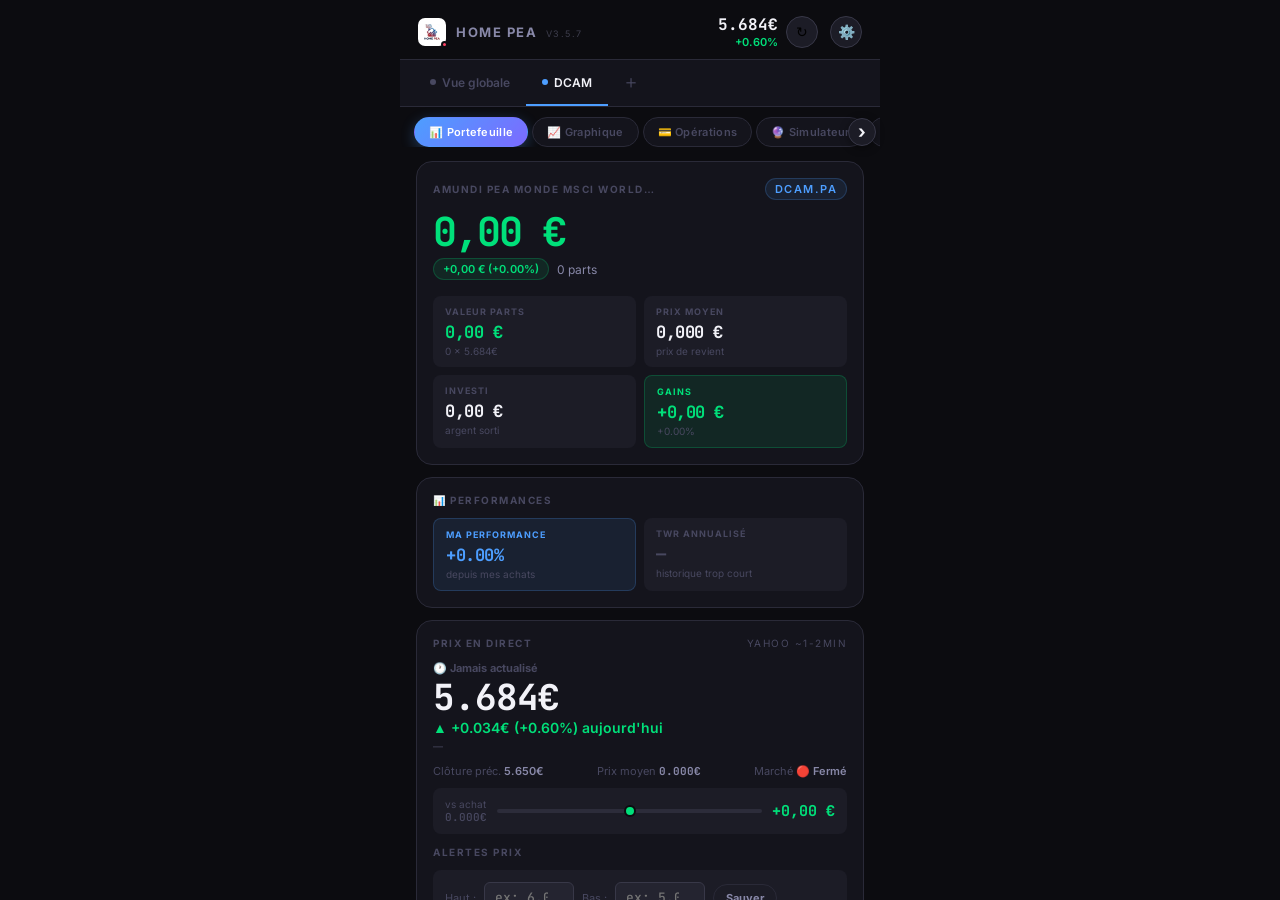
==== commit 368c2442: "Add files via upload" ====
--- a/index.html
+++ b/index.html
@@ -176,6 +176,7 @@
 .fp-row strong{color:var(--text);font-family:'JetBrains Mono',monospace}
 .btn{display:inline-flex;align-items:center;gap:5px;padding:9px 16px;border-radius:20px;font-size:12px;font-weight:700;cursor:pointer;border:none;font-family:'Inter',sans-serif;transition:all .2s;white-space:nowrap}
 .btn-green{background:var(--green);color:#000}
+.btn-red{background:var(--red);color:#fff}
 .btn-blue{background:var(--blue);color:#fff}
 .btn-ghost{background:var(--s2);color:var(--text2);border:1px solid var(--border)}
 .btn-ghost:hover{color:var(--text)}
@@ -256,7 +257,7 @@
     <img src="icon-192.png" alt="HOME PEA" style="width:28px;height:28px;border-radius:7px;display:block;">
     <div class="live-dot" id="live-dot" style="position:absolute;bottom:-2px;right:-2px;border:2px solid var(--bg);"></div>
   </div>
-  <div class="app-title">HOME PEA <span class="app-version">v3.5.2</span></div>
+  <div class="app-title">HOME PEA <span class="app-version">v3.5.7</span></div>
   <div class="topbar-right">
     <div class="topbar-price" id="topbar-price" style="display:none">
       <div class="tp-val" id="tp-val">—</div>
@@ -350,6 +351,7 @@
 var assets = []; // [{id, ticker, name, color, price, prev, deps, alerts}]
 var peaDepots = []; // Dépôts PEA globaux [{id, date, amount}] (compte perso → PEA)
 var currentAssetId = null; // null = vue globale
+var opMode = 'buy'; // 'buy' ou 'sell'
 var currentTab = 0;
 var simRate = 0.07;
 var taxRate = 0.186; // Prélèvements sociaux PEA après 5 ans (éditable dans Paramètres)
@@ -457,7 +459,15 @@
 
 // Dépôts PEA totaux (compte perso → PEA)
 function peaTotalDepots(){
-  return peaDepots.reduce(function(s,v){return s+(v.amount||0);},0);
+  // Uniquement les vrais virements (pas les ventes)
+  return peaDepots.reduce(function(s,v){return s+(v.type==='vente'?0:(v.amount||0));},0);
+}
+
+function peaGainsVentes(){
+  // Gains NETS des ventes (prix vente - coût achat FIFO)
+  // Seul le gain/perte réel s'ajoute aux liquidités
+  // car le capital initial (coût achat) est déjà sorti des "investi" automatiquement
+  return peaDepots.reduce(function(s,v){return s+(v.type==='vente'?(v.gain||0):0);},0);
 }
 // Investi total tous ETF confondus
 function peaTotalInvesti(){
@@ -465,7 +475,8 @@
 }
 // Liquidités PEA = total déposé − total investi (global)
 function peaLiquidites(){
-  return parseFloat((peaTotalDepots()-peaTotalInvesti()).toFixed(2));
+  // dépôts purs - investi actuel + gains nets réalisés sur ventes
+  return parseFloat((peaTotalDepots()-peaTotalInvesti()+peaGainsVentes()).toFixed(2));
 }
 
 function globalStats(){
@@ -706,6 +717,7 @@
 
 function selectAsset(id,tabEl){
   currentAssetId=id;
+  opMode='buy'; // Reset au mode achat quand on change d'ETF
   // Si on était sur Paramètres (5), revenir à Portefeuille (0)
   if(currentTab===5) currentTab=0;
   document.querySelectorAll('.asset-tab').forEach(function(t){t.classList.remove('active');});
@@ -816,8 +828,16 @@
 }
 
 function removeAsset(id){
-  if(!confirm('Supprimer cet actif et tout son historique ?')) return;
-  assets=assets.filter(function(a){return a.id!==id;});
+  var a=assets.find(function(x){return x.id===id;});
+  if(!a) return;
+  // Bloquer si parts restantes
+  var partsLeft=a.deps.reduce(function(s,d){return s+d.parts;},0);
+  if(partsLeft>0){
+    alert('⛔ Impossible de supprimer '+a.ticker.replace('.PA','')+' : il reste '+partsLeft+' part'+(partsLeft>1?'s':'')+'.\n\nVends toutes tes parts dans l\'onglet Opérations avant de supprimer cet actif.');
+    return;
+  }
+  if(!confirm('Supprimer '+a.ticker.replace('.PA','')+' ? (0 part restante — toutes les ventes sont enregistrées)')) return;
+  assets=assets.filter(function(x){return x.id!==id;});
   saveAll();
   currentAssetId=null;
   buildAssetTabs();
@@ -930,7 +950,7 @@
     var pct100=g.totalVal>0?(st.curV/g.totalVal*100).toFixed(0):0;
     html+='<div class="asset-row" onclick="selectAssetById(\''+a.id+'\')">';
     html+='<div class="ar-left"><div class="ar-dot" style="background:'+a.color+'"></div><div><div class="ar-name">'+a.ticker.replace('.PA','')+'</div><div class="ar-ticker">'+a.name.substring(0,28)+'…</div></div></div>';
-    html+='<canvas class="spark-cv" id="spark-'+a.id+'" width="60" height="28" style="margin:0 8px;flex-shrink:0;"></canvas>';
+
     html+='<div class="ar-right"><div class="ar-val">'+fE(st.curV)+'</div>';
     html+='<div class="ar-pv" style="color:'+pvCol+'">'+sg(st.pv)+fE(st.pv)+' ('+sg(st.pvPct)+st.pvPct.toFixed(1)+'%)</div>';
     html+='<div style="font-size:10px;color:var(--text3);margin-top:2px;">'+pct100+'% du portef. · '+a.price.toFixed(3)+'€</div>';
@@ -953,37 +973,6 @@
 function postRenderConsolidated(){
   drawPerfChart();
   drawPieChart();
-  drawSparklines();
-}
-
-function drawSparklines(){
-  assets.forEach(function(a){
-    var cv=document.getElementById('spark-'+a.id);
-    if(!cv) return;
-    var key=a.ticker+'_1mo';
-    var data=histData[key];
-    if(!data || data.length<2){
-      // Pas de données en cache, fetch en arrière-plan pour la prochaine fois
-      fetchHistory(a.ticker,'1mo').then(function(){drawSparklines();});
-      return;
-    }
-    var ctx=cv.getContext('2d');
-    var w=cv.width,h=cv.height;
-    ctx.clearRect(0,0,w,h);
-    var values=data.map(function(d){return d.v;});
-    var min=Math.min.apply(null,values),max=Math.max.apply(null,values);
-    var range=max-min||1;
-    var up=values[values.length-1]>=values[0];
-    ctx.beginPath();
-    ctx.strokeStyle=up?'#00e07a':'#ff4466';
-    ctx.lineWidth=1.5;
-    values.forEach(function(v,i){
-      var x=(i/(values.length-1))*w;
-      var y=h-((v-min)/range)*h;
-      if(i===0) ctx.moveTo(x,y); else ctx.lineTo(x,y);
-    });
-    ctx.stroke();
-  });
 }
 
 function drawPieChart(){
@@ -1583,25 +1572,56 @@
 function renderOps(a){
   var st=assetStats(a);
   var html='';
-  // Summary (par ETF : investi / valeur / gains — pas de liquidités ici)
+  // Summary
   html+='<div class="grid3" style="margin-bottom:12px;">';
   html+='<div class="mini-card"><div class="mc-l">Investi</div><div class="mc-v" style="font-size:15px;">'+fE(st.totI)+'</div></div>';
   html+='<div class="mini-card"><div class="mc-l">Valeur</div><div class="mc-v" style="font-size:15px;">'+fE(st.curV)+'</div></div>';
   html+='<div class="mini-card '+(st.pv>=0?'bc-green':'bc-red')+'"><div class="mc-l '+(st.pv>=0?'g':'r')+'">Gains</div><div class="mc-v" style="font-size:15px;color:'+(st.pv>=0?'var(--green)':'var(--red)')+';">'+sg(st.pv)+fE(st.pv)+'</div></div>';
   html+='</div>';
-  // Form : ACHAT uniquement (date + parts + prix). Les dépôts sont gérés globalement.
-  html+='<div class="card"><div class="card-hd">Enregistrer un achat</div>';
-  html+='<div class="form-grid">';
-  html+='<div class="form-field" style="grid-column:1/-1;"><label>Date</label><input type="date" id="f-date" value="'+new Date().toISOString().split('T')[0]+'"></div>';
-  html+='<div class="form-field"><label>📈 Parts achetées</label><input type="number" id="f-parts" min="1" placeholder="8" oninput="previewForm()"></div>';
-  html+='<div class="form-field"><label>Prix/part (€)</label><input type="number" id="f-price" step="0.001" value="'+a.price.toFixed(3)+'" oninput="previewForm()"></div>';
-  html+='</div>';
-  html+='<div class="fp-row"><div>Coût de l\'achat: <strong id="fp-c">—</strong></div><div style="color:var(--blue)">Liquidités PEA après: <strong id="fp-r">—</strong></div></div>';
-  html+='<button class="btn btn-green btn-full" onclick="saveOp()">✓ Enregistrer l\'achat</button>';
-  html+='</div>';
-  // History
+
+  // Toggle Achat / Vente
+  html+='<div style="display:flex;gap:6px;margin-bottom:12px;">';
+  html+='<button class="btn '+(opMode==='buy'?'btn-green':'btn-ghost')+'" style="flex:1;justify-content:center;" onclick="setOpMode(\'buy\')">📈 Achat</button>';
+  html+='<button class="btn '+(opMode==='sell'?'btn-red':'btn-ghost')+'" style="flex:1;justify-content:center;" onclick="setOpMode(\'sell\')">📉 Vente</button>';
+  html+='</div>';
+
+  if(opMode==='buy'){
+    // ── FORMULAIRE ACHAT ──
+    html+='<div class="card"><div class="card-hd">Enregistrer un achat</div>';
+    html+='<div class="form-grid">';
+    html+='<div class="form-field" style="grid-column:1/-1;"><label>Date</label><input type="date" id="f-date" value="'+new Date().toISOString().split('T')[0]+'"></div>';
+    html+='<div class="form-field"><label>📈 Parts achetées</label><input type="number" id="f-parts" min="1" placeholder="8" oninput="previewForm()"></div>';
+    html+='<div class="form-field"><label>Prix/part (€)</label><input type="number" id="f-price" step="0.001" value="'+a.price.toFixed(3)+'" oninput="previewForm()"></div>';
+    html+='</div>';
+    html+='<div class="fp-row"><div>Coût de l\'achat: <strong id="fp-c">—</strong></div><div style="color:var(--blue)">Liquidités PEA après: <strong id="fp-r">—</strong></div></div>';
+    html+='<button class="btn btn-green btn-full" onclick="saveOp()">✓ Enregistrer l\'achat</button>';
+    html+='</div>';
+  } else {
+    // ── FORMULAIRE VENTE ──
+    var totParts=st.totP;
+    html+='<div class="card" style="border-color:var(--red)33;">';
+    html+='<div class="card-hd" style="color:var(--red);">📉 Enregistrer une vente</div>';
+    html+='<div style="font-size:11px;color:var(--text3);margin-bottom:12px;">Tu possèdes actuellement <strong style="color:var(--text);">'+totParts+' parts</strong> de '+a.ticker.replace('.PA','')+'. La vente suit la méthode FIFO (les plus anciennes parts en premier).</div>';
+    html+='<div class="form-grid">';
+    html+='<div class="form-field" style="grid-column:1/-1;"><label>Date de vente</label><input type="date" id="f-date" value="'+new Date().toISOString().split('T')[0]+'"></div>';
+    html+='<div class="form-field"><label>📉 Parts vendues</label><input type="number" id="f-parts" min="1" max="'+totParts+'" placeholder="1" oninput="previewSell()"></div>';
+    html+='<div class="form-field"><label>Prix de vente/part (€)</label><input type="number" id="f-price" step="0.001" value="'+a.price.toFixed(3)+'" oninput="previewSell()"></div>';
+    html+='</div>';
+    html+='<div id="sell-preview" style="background:var(--s2);border-radius:var(--r3);padding:12px;margin-bottom:12px;display:none;">';
+    html+='<div style="display:grid;grid-template-columns:1fr 1fr;gap:8px;font-size:11px;">';
+    html+='<div><div style="color:var(--text3);">Montant encaissé</div><div style="font-weight:700;color:var(--text);" id="fp-total">—</div></div>';
+    html+='<div><div style="color:var(--text3);">Liquidités après</div><div style="font-weight:700;color:var(--blue);" id="fp-liq">—</div></div>';
+    html+='<div><div style="color:var(--text3);">Gain/Perte réalisé</div><div style="font-weight:700;" id="fp-gain">—</div></div>';
+    html+='<div><div style="color:var(--text3);">Parts restantes</div><div style="font-weight:700;color:var(--text);" id="fp-remain">—</div></div>';
+    html+='</div></div>';
+    html+='<button class="btn btn-full" style="background:var(--red);color:#fff;" onclick="saveSell()">✓ Enregistrer la vente</button>';
+    html+='</div>';
+  }
+
+  // Historique achats + ventes
   html+='<div style="font-size:10px;font-weight:700;letter-spacing:1.5px;text-transform:uppercase;color:var(--text3);margin-bottom:10px;">Historique des achats</div>';
   html+=renderHistory(a);
+  html+=renderSellHistory(a);
   return html;
 }
 
@@ -1660,6 +1680,25 @@
   return out;
 }
 
+function renderSellHistory(a){
+  // Filtrer les ventes de cet ETF depuis peaDepots
+  var ventes=peaDepots.filter(function(d){return d.type==='vente'&&d.ticker===a.ticker.replace('.PA','');});
+  if(ventes.length===0) return '';
+  var MNS=['Jan','Fév','Mar','Avr','Mai','Jun','Jul','Aoû','Sep','Oct','Nov','Déc'];
+  var html='<div style="font-size:10px;font-weight:700;letter-spacing:1.5px;text-transform:uppercase;color:var(--red);margin:16px 0 10px;">Historique des ventes</div>';
+  ventes.slice().sort(function(x,y){return y.date.localeCompare(x.date);}).forEach(function(v){
+    var ds=v.date.split('-');
+    var dlbl=parseInt(ds[2])+' '+MNS[parseInt(ds[1])-1]+' '+ds[0];
+    var gainCol=v.gain>=0?'var(--green)':'var(--red)';
+    html+='<div style="background:var(--s2);border-left:3px solid var(--red);border-radius:var(--r3);padding:10px 12px;margin-bottom:6px;">';
+    html+='<div style="font-size:10px;color:var(--red);font-weight:700;margin-bottom:4px;">📉 VENTE · '+dlbl+'</div>';
+    html+='<div style="font-family:JetBrains Mono,monospace;font-size:14px;font-weight:700;">'+v.parts+' parts × '+v.prixVente.toFixed(3)+'€</div>';
+    html+='<div style="font-size:11px;color:var(--text3);margin-top:2px;">Encaissé : '+fE(v.amount)+' · Gain réalisé : <span style="color:'+gainCol+';font-weight:700;">'+(v.gain>=0?'+':'')+fE(v.gain)+'</span></div>';
+    html+='</div>';
+  });
+  return html;
+}
+
 function toggleHistMore(){
   var more=document.getElementById('hist-more');
   var btn=document.getElementById('hist-toggle');
@@ -1697,6 +1736,80 @@
   saveAll();render();
   var ss=document.getElementById('save-status');
   if(ss)ss.textContent='✅ Achat enregistré · '+new Date().toLocaleTimeString('fr-FR');
+}
+
+// ── Vente : helpers ──
+function setOpMode(mode){
+  opMode=mode;
+  goTab(2,document.querySelector('.n2'));
+}
+
+function previewSell(){
+  var a=curAsset();if(!a)return;
+  var parts=parseInt(document.getElementById('f-parts').value)||0;
+  var prix=parseFloat(document.getElementById('f-price').value)||0;
+  var prev=document.getElementById('sell-preview');
+  if(!prev)return;
+  if(parts<=0||prix<=0){prev.style.display='none';return;}
+  prev.style.display='block';
+  var total=parts*prix;
+  var liqAfter=peaLiquidites()+total;
+  var remain=assetStats(a).totP-parts;
+  // Calcul gain FIFO : coût des parts vendues
+  var sortedDeps=a.deps.slice().sort(function(x,y){return x.date.localeCompare(y.date);});
+  var partsToSell=parts,coutFIFO=0;
+  for(var i=0;i<sortedDeps.length&&partsToSell>0;i++){
+    var taken=Math.min(sortedDeps[i].parts,partsToSell);
+    coutFIFO+=taken*sortedDeps[i].price;
+    partsToSell-=taken;
+  }
+  var gain=total-coutFIFO;
+  var gainCol=gain>=0?'var(--green)':'var(--red)';
+  function s(id,v){var e=document.getElementById(id);if(e)e.textContent=v;}
+  s('fp-total',fE(total));
+  s('fp-liq',fE(liqAfter));
+  var ge=document.getElementById('fp-gain');
+  if(ge){ge.textContent=(gain>=0?'+':'')+fE(gain);ge.style.color=gainCol;}
+  s('fp-remain',remain+' parts');
+}
+
+function saveSell(){
+  var a=curAsset();if(!a)return;
+  var date=document.getElementById('f-date').value;
+  var parts=parseInt(document.getElementById('f-parts').value);
+  var prix=parseFloat(document.getElementById('f-price').value);
+  if(!date){alert('Indique la date !');return;}
+  if(isNaN(parts)||parts<=0){alert('Indique le nombre de parts vendues !');return;}
+  if(isNaN(prix)||prix<=0){alert('Indique le prix de vente !');return;}
+  var totParts=assetStats(a).totP;
+  if(parts>totParts){alert('Tu ne peux pas vendre '+parts+' parts, tu n\'en as que '+totParts+' !');return;}
+
+  // Méthode FIFO : on retire les plus anciennes parts en premier
+  var sortedDeps=a.deps.slice().sort(function(x,y){return x.date.localeCompare(y.date);});
+  var partsToSell=parts,coutFIFO=0;
+  for(var i=0;i<sortedDeps.length&&partsToSell>0;i++){
+    var dep=sortedDeps[i];
+    var taken=Math.min(dep.parts,partsToSell);
+    coutFIFO+=taken*dep.price;
+    // Trouver ce dep dans a.deps et réduire
+    var orig=a.deps.find(function(d){return d.id===dep.id;});
+    if(orig){
+      orig.parts-=taken;
+      orig.amount=parseFloat((orig.parts*orig.price).toFixed(2));
+      if(orig.parts===0) a.deps=a.deps.filter(function(d){return d.id!==dep.id;});
+    }
+    partsToSell-=taken;
+  }
+
+  // Recréditer les liquidités : ajouter dans peaDepots comme un dépôt positif de vente
+  var montantVente=parseFloat((parts*prix).toFixed(2));
+  var gain=parseFloat((montantVente-coutFIFO).toFixed(2));
+  peaDepots.push({id:Date.now()+2,date:date,amount:montantVente,type:'vente',ticker:a.ticker.replace('.PA',''),parts:parts,prixVente:prix,gain:gain});
+
+  saveAll();
+  opMode='buy'; // Retour au mode achat
+  render();
+  alert('✅ Vente de '+parts+' parts enregistrée · '+fE(montantVente)+' recréditées · Gain réalisé : '+(gain>=0?'+':'')+fE(gain));
 }
 
 // ── Dépôts PEA globaux ──
@@ -2240,7 +2353,7 @@
   html+='<div style="font-size:11px;color:var(--text2);line-height:1.5;">Ouvre cette page dans Chrome → Menu (⋮) → "Ajouter à l\'écran d\'accueil". Tu auras une vraie icône d\'appli en plein écran sans la barre du navigateur.</div>';
   html+='</div>';
 
-  html+='<div style="font-size:11px;color:var(--text3);text-align:center;padding:16px;">HOME PEA v3.5.2</div>';
+  html+='<div style="font-size:11px;color:var(--text3);text-align:center;padding:16px;">HOME PEA v3.5.7</div>';
 
   return html;
 }
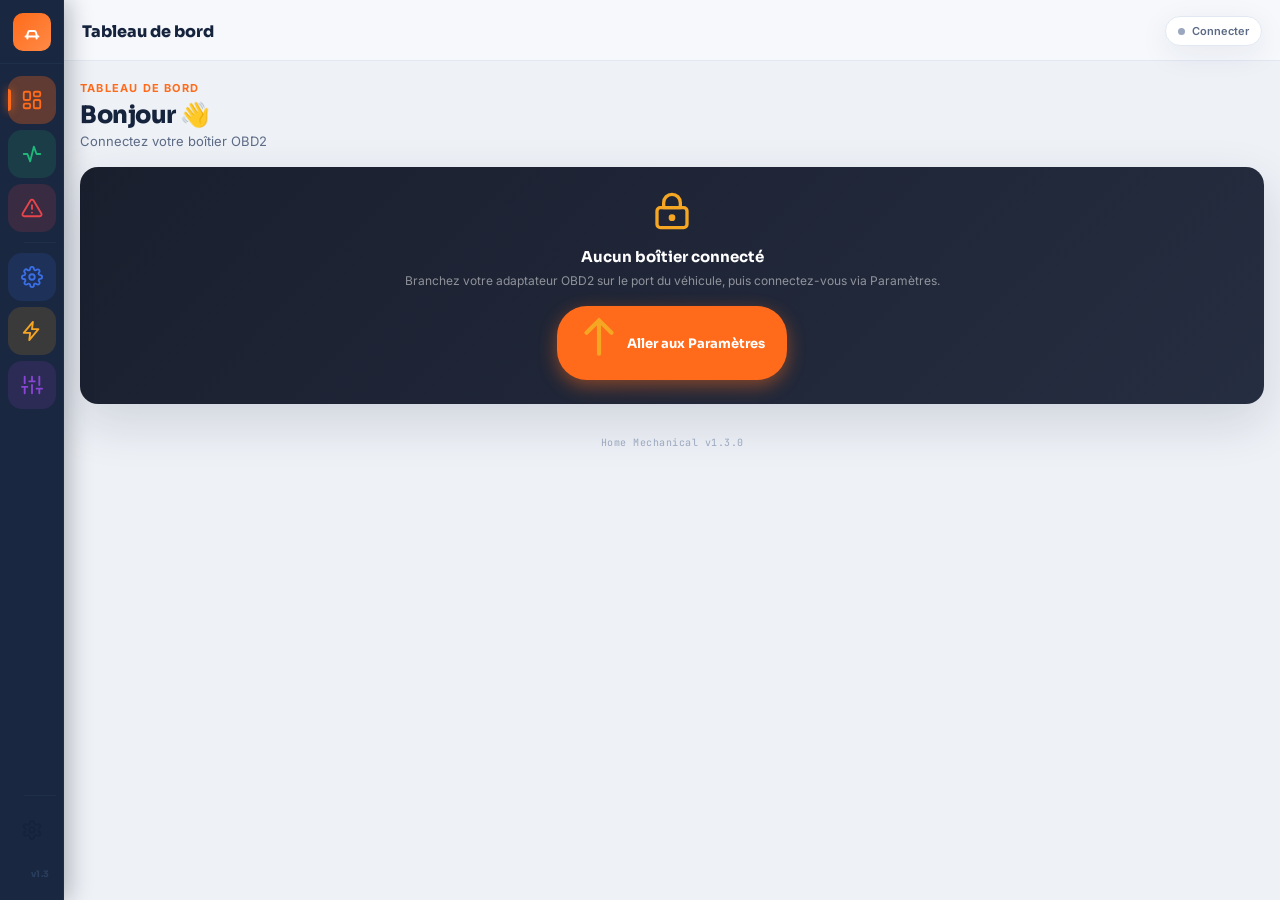
==== commit b6e9201f: "Add files via upload" ====
--- a/index.html
+++ b/index.html
@@ -1,2686 +1,5 @@
 <!DOCTYPE html>
-<html lang="fr">
-<head>
-<meta charset="UTF-8">
-<meta name="viewport" content="width=device-width, initial-scale=1.0, maximum-scale=1.0">
-<title>HOME PEA</title>
-<link rel="icon" type="image/png" sizes="32x32" href="favicon-32.png">
-<link rel="apple-touch-icon" href="apple-touch-icon.png">
-<link rel="manifest" href="manifest.json">
-<meta name="theme-color" content="#0c0c10">
-<link rel="stylesheet" href="fonts.css">
-<script src="chart.umd.js"></script>
-<style>
-*{box-sizing:border-box;margin:0;padding:0;-webkit-tap-highlight-color:transparent}
-:root{
-  --bg:#0c0c10;--s1:#14141c;--s2:#1c1c26;--s3:#242430;--s4:#2c2c3a;
-  --border:#2a2a38;--border2:#383848;
-  --text:#f2f2f8;--text2:#8888a8;--text3:#484860;
-  --green:#00e07a;--gdim:#00e07a18;--gborder:#00e07a35;
-  --red:#ff4466;--rdim:#ff446618;--rborder:#ff446635;
-  --blue:#4d9eff;--bdim:#4d9eff18;--bborder:#4d9eff35;
-  --gold:#ffb830;--goldim:#ffb83018;
-  --purple:#9d7dff;--pdim:#9d7dff18;--pborder:#9d7dff35;
-  --cyan:#00d4ff;--cdim:#00d4ff18;
-  --r:16px;--r2:12px;--r3:8px;--r4:6px;
-}
-html,body{height:100%;overflow:hidden}
-body{background:var(--bg);color:var(--text);font-family:'Inter',sans-serif;display:flex;flex-direction:column}
-.mono{font-family:'JetBrains Mono',monospace}
-@keyframes pulse{0%,100%{box-shadow:0 0 0 0 rgba(0,224,122,.5)}50%{box-shadow:0 0 0 5px rgba(0,224,122,0)}}
-@keyframes spin{to{transform:rotate(360deg)}}
-@keyframes fadeUp{from{opacity:0;transform:translateY(12px)}to{opacity:1;transform:none}}
-@keyframes slideIn{from{transform:translateY(100%)}to{transform:translateY(0)}}
-
-/* ── APP SHELL ── */
-.shell{max-width:480px;margin:0 auto;width:100%;height:100%;display:flex;flex-direction:column;position:relative}
-
-/* ── TOP BAR ── */
-.topbar{flex-shrink:0;padding:14px 18px 10px;display:flex;align-items:center;gap:10px;background:var(--bg);border-bottom:1px solid var(--border);position:relative;z-index:10}
-.live-dot{width:7px;height:7px;border-radius:50%;background:var(--green);flex-shrink:0;animation:pulse 2s ease-in-out infinite}
-.app-title{font-size:13px;font-weight:700;letter-spacing:1.5px;text-transform:uppercase;color:var(--text2);flex:1}
-.app-version{font-size:9px;opacity:.4;font-weight:400;margin-left:4px;}
-.topbar-right{display:flex;align-items:center;gap:8px}
-.topbar-price{text-align:right}
-.tp-val{font-family:'JetBrains Mono',monospace;font-size:16px;font-weight:600}
-.tp-chg{font-size:11px;font-weight:600}
-.tp-chg.up{color:var(--green)}.tp-chg.down{color:var(--red)}
-.icon-btn{width:32px;height:32px;border-radius:50%;background:var(--s2);border:1px solid var(--border2);display:flex;align-items:center;justify-content:center;cursor:pointer;font-size:14px;flex-shrink:0;transition:all .2s}
-.icon-btn:hover{background:var(--s3);border-color:var(--border2)}
-.icon-btn.spinning{animation:spin .6s linear}
-
-/* ── ASSET TABS (horizontal scroll) ── */
-.asset-tab-bar{flex-shrink:0;display:flex;gap:0;overflow-x:auto;scrollbar-width:none;background:var(--s1);border-bottom:1px solid var(--border);padding:0 14px}
-.asset-tab-bar::-webkit-scrollbar{display:none}
-.asset-tab{flex-shrink:0;padding:10px 16px;font-size:12px;font-weight:600;color:var(--text3);cursor:pointer;border-bottom:2px solid transparent;white-space:nowrap;transition:all .2s;display:flex;align-items:center;gap:6px}
-.asset-tab:hover{color:var(--text2)}
-.asset-tab.active{color:var(--text);border-bottom-color:var(--blue)}
-.asset-tab .dot{width:6px;height:6px;border-radius:50%;background:var(--text3);transition:background .2s}
-.asset-tab.active .dot{background:var(--blue)}
-.add-asset-btn{flex-shrink:0;padding:10px 14px;font-size:18px;color:var(--text3);cursor:pointer;border-bottom:2px solid transparent;transition:all .2s}
-.add-asset-btn:hover{color:var(--green)}
-
-/* ── CONSOLIDATED VIEW TAB ── */
-.asset-tab.all-tab.active{border-bottom-color:var(--purple)}
-.asset-tab.all-tab.active .dot{background:var(--purple)}
-
-/* ── NAV TABS ── */
-.nav-bar{flex-shrink:0;display:flex;gap:4px;overflow-x:auto;scrollbar-width:none;padding:10px 14px 0;background:var(--bg)}
-.nav-bar::-webkit-scrollbar{display:none}
-.nav-btn{flex-shrink:0;display:flex;align-items:center;gap:5px;padding:7px 14px;border-radius:20px;font-size:11px;font-weight:600;letter-spacing:.3px;cursor:pointer;border:1px solid var(--border);background:var(--s1);color:var(--text3);transition:all .2s;white-space:nowrap;font-family:'Inter',sans-serif}
-.nav-btn.active{color:#fff;border-color:transparent}
-.nav-btn.n0.active{background:linear-gradient(135deg,#4d9eff,#7c6aff);box-shadow:0 4px 14px rgba(77,158,255,.3)}
-.nav-btn.n1.active{background:linear-gradient(135deg,#00e07a,#00b4aa);box-shadow:0 4px 14px rgba(0,224,122,.3)}
-.nav-btn.n2.active{background:linear-gradient(135deg,#ffb830,#ff7c5a);box-shadow:0 4px 14px rgba(255,184,48,.3)}
-.nav-btn.n3.active{background:linear-gradient(135deg,#9d7dff,#e879f9);box-shadow:0 4px 14px rgba(157,125,255,.3)}
-.nav-btn.n4.active{background:linear-gradient(135deg,#00d4ff,#4d9eff);box-shadow:0 4px 14px rgba(0,212,255,.3)}
-.nav-btn.n5.active{background:linear-gradient(135deg,#00e07a,#00d4ff);box-shadow:0 4px 14px rgba(0,224,122,.3)}
-.nav-btn.n6.active{background:linear-gradient(135deg,#ffb830,#ff9f43);box-shadow:0 4px 14px rgba(255,184,48,.3)}
-
-/* ── SCROLL ARROWS ── */
-.scroll-wrap{position:relative;flex-shrink:0}
-.scroll-arrow{position:absolute;top:50%;transform:translateY(-50%);width:28px;height:28px;border-radius:50%;background:var(--s2);border:1px solid var(--border2);color:var(--text);font-size:18px;font-weight:700;cursor:pointer;z-index:5;display:none;align-items:center;justify-content:center;font-family:'Inter',sans-serif;transition:all .2s;line-height:1;padding:0;box-shadow:0 2px 8px rgba(0,0,0,.4)}
-.scroll-arrow:hover{background:var(--s3);border-color:var(--blue);color:var(--blue)}
-.scroll-arrow:active{transform:translateY(-50%) scale(0.92)}
-.scroll-arrow-l{left:4px}
-.scroll-arrow-r{right:4px}
-.scroll-arrow.visible{display:flex}
-.scroll-arrow.nav-arrow{top:calc(50% + 5px)} /* nav has padding-top:10px */
-
-/* Hide arrows on mobile (touch users) */
-@media(hover:none) and (pointer:coarse){
-  .scroll-arrow{display:none!important}
-}
-
-/* ── SCROLL AREA ── */
-.scroll{flex:1;overflow-y:auto;overflow-x:hidden;-webkit-overflow-scrolling:touch;scrollbar-width:none}
-.scroll::-webkit-scrollbar{display:none}
-.pad{padding:14px 16px 100px}
-
-/* ── CARDS ── */
-.card{background:var(--s1);border:1px solid var(--border);border-radius:var(--r);padding:16px;margin-bottom:12px;animation:fadeUp .2s ease}
-.card-hd{font-size:10px;font-weight:700;letter-spacing:1.5px;text-transform:uppercase;color:var(--text3);margin-bottom:12px;display:flex;justify-content:space-between;align-items:center}
-.chip{display:inline-flex;align-items:center;gap:4px;padding:3px 9px;border-radius:12px;font-size:11px;font-weight:600}
-.chip-green{background:var(--gdim);color:var(--green);border:1px solid var(--gborder)}
-.chip-red{background:var(--rdim);color:var(--red);border:1px solid var(--rborder)}
-.chip-blue{background:var(--bdim);color:var(--blue);border:1px solid var(--bborder)}
-.chip-gold{background:var(--goldim);color:var(--gold)}
-.chip-purple{background:var(--pdim);color:var(--purple);border:1px solid var(--pborder)}
-
-/* ── HERO SECTION ── */
-.hero-total{font-size:40px;font-weight:900;letter-spacing:-2px;line-height:1;margin-bottom:6px;font-family:'JetBrains Mono',monospace}
-.hero-sub{display:flex;align-items:center;gap:8px;font-size:12px;color:var(--text2);margin-bottom:16px;flex-wrap:wrap}
-.grid2{display:grid;grid-template-columns:1fr 1fr;gap:8px}
-.grid3{display:grid;grid-template-columns:repeat(3,1fr);gap:8px}
-.mini-card{background:var(--s2);border-radius:var(--r3);padding:10px 12px}
-.mini-card.bc-green{background:var(--gdim);border:1px solid var(--gborder)}
-.mini-card.bc-blue{background:var(--bdim);border:1px solid var(--bborder)}
-.mini-card.bc-red{background:var(--rdim);border:1px solid var(--rborder)}
-.mini-card.bc-purple{background:var(--pdim);border:1px solid var(--pborder)}
-.mc-l{font-size:9px;font-weight:700;letter-spacing:1px;text-transform:uppercase;color:var(--text3);margin-bottom:4px}
-.mc-l.g{color:var(--green)}.mc-l.b{color:var(--blue)}.mc-l.r{color:var(--red)}.mc-l.p{color:var(--purple)}
-.mc-v{font-size:17px;font-weight:800;letter-spacing:-0.5px;font-family:'JetBrains Mono',monospace}
-.mc-sub{font-size:10px;color:var(--text3);margin-top:2px}
-
-/* ── PRICE CARD ── */
-.price-big{font-family:'JetBrains Mono',monospace;font-size:36px;font-weight:700;letter-spacing:-1px;line-height:1}
-.price-chg{font-size:14px;font-weight:600;margin-top:4px}
-.price-chg.up{color:var(--green)}.price-chg.down{color:var(--red)}
-.price-meta{display:flex;justify-content:space-between;align-items:center;flex-wrap:wrap;gap:8px;margin-top:12px}
-.pm-item{font-size:11px;color:var(--text3)}
-.pm-item span{color:var(--text2);font-weight:600}
-
-/* ── FLUC BAR ── */
-.fluc{display:flex;align-items:center;gap:10px;background:var(--s2);border-radius:var(--r3);padding:10px 12px;margin-top:10px}
-.fluc-track{flex:1;height:4px;background:var(--s4);border-radius:4px;position:relative}
-.fluc-fill{position:absolute;top:0;height:100%;border-radius:4px;transition:all .5s}
-.fluc-thumb{position:absolute;top:50%;transform:translate(-50%,-50%);width:12px;height:12px;border-radius:50%;border:2px solid var(--bg);transition:left .5s}
-.fluc-val{font-family:'JetBrains Mono',monospace;font-size:15px;font-weight:700;flex-shrink:0}
-
-/* ── ALERT BAR ── */
-.alert-bar{background:var(--s2);border-radius:var(--r3);padding:12px;margin-top:10px;display:flex;gap:8px;align-items:center;flex-wrap:wrap}
-.alert-inp{background:var(--s3);border:1px solid var(--border2);border-radius:var(--r4);padding:6px 10px;color:var(--text);font-size:13px;font-family:'JetBrains Mono',monospace;width:90px;outline:none}
-.alert-inp:focus{border-color:var(--blue)}
-.alert-active{background:var(--gdim);border:1px solid var(--gborder);border-radius:var(--r3);padding:8px 12px;font-size:12px;color:var(--green);margin-top:6px;width:100%}
-
-/* ── HISTORY CARD ── */
-.month-block{border:1px solid var(--border);border-radius:var(--r2);padding:14px;margin-bottom:10px;transition:border-color .2s}
-.month-block:hover{border-color:var(--border2)}
-.mb-header{display:flex;justify-content:space-between;align-items:center;margin-bottom:10px}
-.mb-month{font-size:12px;font-weight:800;letter-spacing:1px;text-transform:uppercase}
-.mb-pv{text-align:right}
-.mb-pv-val{font-family:'JetBrains Mono',monospace;font-size:18px;font-weight:800;letter-spacing:-0.5px}
-.mb-pv-pct{font-size:11px;font-weight:600}
-.mb-blocks{display:grid;grid-template-columns:1fr 1fr;gap:8px;margin-bottom:8px}
-.mb-vir{background:var(--bdim);border:1px solid var(--bborder);border-radius:var(--r3);padding:9px 11px}
-.mb-buy{background:var(--gdim);border:1px solid var(--gborder);border-radius:var(--r3);padding:9px 11px}
-.mb-label{font-size:9px;font-weight:700;letter-spacing:1px;text-transform:uppercase;margin-bottom:3px}
-.mb-label.b{color:var(--blue)}.mb-label.g{color:var(--green)}
-.mb-val{font-family:'JetBrains Mono',monospace;font-size:17px;font-weight:800}
-.mb-val.b{color:var(--blue)}.mb-val.g{color:var(--text)}
-.mb-sub{font-size:10px;color:var(--text3);margin-top:1px}
-.mb-now{background:var(--s2);border-radius:var(--r3);padding:8px 11px;display:flex;justify-content:space-between;align-items:center}
-.mb-actions{display:flex;gap:5px;margin-top:8px;flex-wrap:wrap}
-.act-btn{padding:4px 9px;border-radius:12px;font-size:10px;font-weight:700;cursor:pointer;border:1px solid var(--border);background:none;color:var(--text3);font-family:'Inter',sans-serif;transition:all .2s;letter-spacing:.5px;text-transform:uppercase}
-.act-btn:hover{color:var(--text);border-color:var(--text3)}
-.act-btn.del:hover{color:var(--red);border-color:var(--red)}
-
-/* ── OPS FORM ── */
-.form-grid{display:grid;grid-template-columns:1fr 1fr;gap:10px;margin-bottom:12px}
-.form-field{display:flex;flex-direction:column;gap:4px}
-.form-field label{font-size:10px;font-weight:700;letter-spacing:1px;text-transform:uppercase;color:var(--text3)}
-.form-field input{background:var(--s2);border:1px solid var(--border);border-radius:var(--r3);padding:10px 12px;color:var(--text);font-size:14px;font-weight:600;font-family:'JetBrains Mono',monospace;outline:none;width:100%;transition:border .2s}
-.form-field input:focus{border-color:var(--blue)}
-.form-field input[type=date]{font-family:'Inter',sans-serif;font-size:13px}
-.fp-row{background:var(--s2);border-radius:var(--r3);padding:11px;margin-bottom:12px;display:flex;flex-wrap:wrap;gap:10px;justify-content:space-between;font-size:12px;color:var(--text2)}
-.fp-row strong{color:var(--text);font-family:'JetBrains Mono',monospace}
-.btn{display:inline-flex;align-items:center;gap:5px;padding:9px 16px;border-radius:20px;font-size:12px;font-weight:700;cursor:pointer;border:none;font-family:'Inter',sans-serif;transition:all .2s;white-space:nowrap}
-.btn-green{background:var(--green);color:#000}
-.btn-red{background:var(--red);color:#fff}
-.btn-blue{background:var(--blue);color:#fff}
-.btn-ghost{background:var(--s2);color:var(--text2);border:1px solid var(--border)}
-.btn-ghost:hover{color:var(--text)}
-.btn-red{background:var(--rdim);color:var(--red);border:1px solid var(--rborder)}
-.btn-full{width:100%;justify-content:center;padding:13px}
-
-/* ── SIM ── */
-.scen-row{display:flex;gap:6px;margin-bottom:12px}
-.scen-btn{flex:1;padding:9px 6px;border-radius:var(--r3);font-size:11px;font-weight:700;cursor:pointer;border:1px solid var(--border);background:var(--s2);color:var(--text3);font-family:'Inter',sans-serif;transition:all .2s;text-align:center;line-height:1.4}
-.scen-btn.active{background:var(--purple);border-color:var(--purple);color:#fff;box-shadow:0 4px 12px rgba(157,125,255,.35)}
-input[type=range]{width:100%;-webkit-appearance:none;height:3px;background:var(--border2);border-radius:3px;outline:none;cursor:pointer;margin:6px 0}
-input[type=range]::-webkit-slider-thumb{-webkit-appearance:none;width:18px;height:18px;border-radius:50%;background:var(--purple);border:3px solid var(--bg);cursor:pointer}
-.sr-grid{display:grid;grid-template-columns:repeat(3,1fr);gap:8px;margin-bottom:12px}
-.sr{background:var(--s2);border-radius:var(--r3);padding:11px;text-align:center}
-.sr-l{font-size:9px;font-weight:700;letter-spacing:1px;text-transform:uppercase;color:var(--text3);margin-bottom:5px}
-.sr-v{font-family:'JetBrains Mono',monospace;font-size:19px;font-weight:800;letter-spacing:-0.5px}
-.sr-sub{font-size:10px;color:var(--text3);margin-top:2px}
-
-/* ── GOAL CARD ── */
-.goal-result{background:var(--gdim);border:1px solid var(--gborder);border-radius:var(--r3);padding:14px;margin-top:12px;text-align:center}
-.gr-label{font-size:10px;font-weight:700;letter-spacing:1px;text-transform:uppercase;color:var(--green);margin-bottom:6px}
-.gr-val{font-family:'JetBrains Mono',monospace;font-size:28px;font-weight:900;color:var(--green);letter-spacing:-1px}
-
-/* ── ADD ASSET MODAL ── */
-.modal-overlay{position:fixed;inset:0;background:rgba(0,0,0,.7);z-index:100;display:none}
-.modal-overlay.open{display:flex;align-items:flex-end}
-.modal{width:100%;max-width:480px;margin:0 auto;background:var(--s1);border-radius:var(--r) var(--r) 0 0;padding:20px;border-top:1px solid var(--border2);animation:slideIn .3s ease}
-.modal-hd{display:flex;justify-content:space-between;align-items:center;margin-bottom:16px}
-.modal-title{font-size:15px;font-weight:700}
-.modal-close{background:var(--s2);border:none;color:var(--text2);width:28px;height:28px;border-radius:50%;cursor:pointer;font-size:14px;display:flex;align-items:center;justify-content:center}
-.ticker-input{background:var(--s2);border:1px solid var(--border2);border-radius:var(--r2);padding:14px 16px;color:var(--text);font-size:18px;font-weight:700;font-family:'JetBrains Mono',monospace;width:100%;outline:none;text-transform:uppercase;margin-bottom:10px;text-align:center;letter-spacing:2px}
-.ticker-input:focus{border-color:var(--blue)}
-.ticker-presets{display:grid;grid-template-columns:repeat(2,1fr);gap:8px;margin-bottom:14px}
-.preset{background:var(--s2);border:1px solid var(--border);border-radius:var(--r3);padding:10px 12px;cursor:pointer;transition:all .2s}
-.preset:hover{border-color:var(--blue);background:var(--bdim)}
-.preset-ticker{font-family:'JetBrains Mono',monospace;font-size:13px;font-weight:700;color:var(--blue);margin-bottom:2px}
-.preset-name{font-size:11px;color:var(--text3)}
-.preset-info{font-size:10px;color:var(--text3);margin-top:2px}
-.search-result{background:var(--bdim);border:1px solid var(--bborder);border-radius:var(--r3);padding:12px;margin-bottom:12px;display:none}
-.sr-ticker-name{font-weight:700;font-size:14px;margin-bottom:4px}
-.sr-price{font-family:'JetBrains Mono',monospace;font-size:20px;font-weight:700;color:var(--green)}
-.sr-meta{font-size:11px;color:var(--text3);margin-top:4px}
-
-/* ── CONSOLIDATED ── */
-.asset-row{background:var(--s2);border-radius:var(--r3);padding:12px 14px;margin-bottom:8px;display:flex;justify-content:space-between;align-items:center;cursor:pointer;transition:background .2s}
-.asset-row:hover{background:var(--s3)}
-.ar-left{display:flex;align-items:center;gap:10px}
-.ar-dot{width:10px;height:10px;border-radius:50%;flex-shrink:0}
-.ar-name{font-weight:700;font-size:14px;margin-bottom:2px}
-.ar-ticker{font-size:11px;color:var(--text3);font-family:'JetBrains Mono',monospace}
-.ar-right{text-align:right}
-.ar-val{font-family:'JetBrains Mono',monospace;font-size:15px;font-weight:700}
-.ar-pv{font-size:12px;font-weight:600}
-
-/* ── POPUP ── */
-.popup{position:fixed;bottom:0;left:50%;transform:translateX(-50%);width:100%;max-width:480px;background:var(--s1);border-top:1px solid var(--border2);border-radius:var(--r) var(--r) 0 0;padding:20px;z-index:100;display:none;box-shadow:0 -10px 40px rgba(0,0,0,.6);animation:slideIn .25s ease}
-.popup-overlay{position:fixed;inset:0;background:rgba(0,0,0,.6);z-index:99;display:none}
-.popup-hd{display:flex;justify-content:space-between;align-items:center;margin-bottom:14px}
-.popup-title{font-size:13px;font-weight:700}
-.popup-close{background:var(--s2);border:none;color:var(--text2);width:28px;height:28px;border-radius:50%;cursor:pointer;font-size:14px;display:flex;align-items:center;justify-content:center}
-.detail-grid{display:grid;grid-template-columns:1fr 1fr;gap:8px}
-.dg-item{background:var(--s2);border-radius:var(--r3);padding:10px}
-.dg-l{font-size:9px;font-weight:700;letter-spacing:1px;text-transform:uppercase;color:var(--text3);margin-bottom:4px}
-.dg-v{font-size:15px;font-weight:700;font-family:'JetBrains Mono',monospace}
-
-/* ── PERF CHART ── */
-canvas{display:block;width:100%!important}
-
-@media(max-width:375px){.hero-total{font-size:32px}.price-big{font-size:28px}}
-</style>
-</head>
-<body>
-<div class="shell">
-
-<!-- TOP BAR -->
-<div class="topbar">
-  <div style="position:relative;flex-shrink:0;">
-    <img src="icon-192.png" alt="HOME PEA" style="width:28px;height:28px;border-radius:7px;display:block;">
-    <div class="live-dot" id="live-dot" style="position:absolute;bottom:-2px;right:-2px;border:2px solid var(--bg);"></div>
-  </div>
-  <div class="app-title">HOME PEA <span class="app-version">v3.5.7</span></div>
-  <div class="topbar-right">
-    <div class="topbar-price" id="topbar-price" style="display:none">
-      <div class="tp-val" id="tp-val">—</div>
-      <div class="tp-chg" id="tp-chg">—</div>
-    </div>
-    <button class="icon-btn" id="refresh-btn" onclick="doRefresh()" title="Actualiser">↻</button>
-    <button class="icon-btn" onclick="goTab(5,null)" title="Paramètres" style="margin-left:4px;">⚙️</button>
-  </div>
-</div>
-
-<!-- ASSET TABS -->
-<div class="scroll-wrap" id="asset-wrap">
-  <button class="scroll-arrow scroll-arrow-l" onclick="scrollH('asset-tab-bar',-1)" id="asset-arrow-l">‹</button>
-  <div class="asset-tab-bar" id="asset-tab-bar" onscroll="updateArrows('asset-tab-bar')">
-    <div class="asset-tab all-tab active" onclick="selectAsset(null,this)">
-      <div class="dot"></div>
-      <span>Vue globale</span>
-    </div>
-    <!-- Dynamic asset tabs injected here -->
-    <div class="add-asset-btn" onclick="openAddModal()" title="Ajouter un actif">＋</div>
-  </div>
-  <button class="scroll-arrow scroll-arrow-r" onclick="scrollH('asset-tab-bar',1)" id="asset-arrow-r">›</button>
-</div>
-
-<!-- NAV TABS -->
-<div class="scroll-wrap" id="nav-wrap">
-  <button class="scroll-arrow scroll-arrow-l nav-arrow" onclick="scrollH('nav-bar',-1)" id="nav-arrow-l">‹</button>
-  <div class="nav-bar" id="nav-bar" onscroll="updateArrows('nav-bar')">
-    <button class="nav-btn n0 active" onclick="goTab(0,this)">📊 Portefeuille</button>
-    <button class="nav-btn n6" onclick="goTab(6,this)">💰 Dépôts</button>
-    <button class="nav-btn n1" onclick="goTab(1,this)">📈 Graphique</button>
-    <button class="nav-btn n2" onclick="goTab(2,this)">💳 Opérations</button>
-    <button class="nav-btn n3" onclick="goTab(3,this)">🔮 Simulateur</button>
-    <button class="nav-btn n4" onclick="goTab(4,this)">🤖 Assistant</button>
-  </div>
-  <button class="scroll-arrow scroll-arrow-r nav-arrow" onclick="scrollH('nav-bar',1)" id="nav-arrow-r">›</button>
-</div>
-
-<!-- SCROLL AREA -->
-<div class="scroll" id="scroll-area">
-<div class="pad" id="content-area">
-  <!-- Content injected by JS -->
-</div>
-</div>
-
-</div><!-- /shell -->
-
-<!-- ADD ASSET MODAL -->
-<div class="modal-overlay" id="add-modal-overlay" onclick="closeAddModal()">
-  <div class="modal" onclick="event.stopPropagation()">
-    <div class="modal-hd">
-      <div class="modal-title">Ajouter un actif</div>
-      <button class="modal-close" onclick="closeAddModal()">✕</button>
-    </div>
-    <div style="font-size:12px;color:var(--text3);margin-bottom:12px;">Tape le ticker Yahoo Finance (ex: CW8.PA) ou choisis parmi les ETF PEA populaires :</div>
-    <input class="ticker-input" id="ticker-inp" placeholder="DCAM.PA" oninput="this.value=this.value.toUpperCase()" onkeydown="if(event.key==='Enter')searchTicker()">
-    <div class="ticker-presets">
-      <div class="preset" onclick="setTicker('DCAM.PA','Amundi PEA Monde MSCI World')"><div class="preset-ticker">DCAM.PA</div><div class="preset-name">Amundi PEA Monde</div><div class="preset-info">MSCI World · 0,20%/an</div></div>
-      <div class="preset" onclick="setTicker('WPEA.PA','iShares MSCI World PEA')"><div class="preset-ticker">WPEA.PA</div><div class="preset-name">iShares MSCI World</div><div class="preset-info">MSCI World · 0,20%/an</div></div>
-      <div class="preset" onclick="setTicker('CW8.PA','Amundi MSCI World')"><div class="preset-ticker">CW8.PA</div><div class="preset-name">Amundi CW8</div><div class="preset-info">MSCI World · 0,38%/an</div></div>
-      <div class="preset" onclick="setTicker('PAEEM.PA','Amundi PEA Émergents')"><div class="preset-ticker">PAEEM.PA</div><div class="preset-name">Amundi Émergents</div><div class="preset-info">MSCI EM · 0,20%/an</div></div>
-      <div class="preset" onclick="setTicker('PE500.PA','Amundi PEA S&P 500')"><div class="preset-ticker">PE500.PA</div><div class="preset-name">Amundi S&P 500</div><div class="preset-info">S&P 500 · 0,15%/an</div></div>
-      <div class="preset" onclick="setTicker('PUST.PA','Amundi PEA Nasdaq 100')"><div class="preset-ticker">PUST.PA</div><div class="preset-name">Amundi Nasdaq 100</div><div class="preset-info">Nasdaq · 0,23%/an</div></div>
-    </div>
-    <div class="search-result" id="search-result">
-      <div class="sr-ticker-name" id="sr-name">—</div>
-      <div class="sr-price" id="sr-price">—</div>
-      <div class="sr-meta" id="sr-meta">—</div>
-    </div>
-    <div style="display:flex;gap:8px;">
-      <button class="btn btn-ghost" style="flex:1;justify-content:center;" onclick="searchTicker()">🔍 Rechercher</button>
-      <button class="btn btn-green" style="flex:1;justify-content:center;" id="add-confirm-btn" onclick="confirmAddAsset()" disabled>+ Ajouter</button>
-    </div>
-  </div>
-</div>
-
-<!-- BUY DETAIL POPUP -->
-<div class="popup-overlay" id="popup-overlay" onclick="closePopup()"></div>
-<div class="popup" id="detail-popup">
-  <div class="popup-hd">
-    <div class="popup-title" id="popup-title">Détails</div>
-    <button class="popup-close" onclick="closePopup()">✕</button>
-  </div>
-  <div id="popup-body"></div>
-</div>
-
-<script>
-// ════════════════════════════════════════
-// STATE
-// ════════════════════════════════════════
-var assets = []; // [{id, ticker, name, color, price, prev, deps, alerts}]
-var peaDepots = []; // Dépôts PEA globaux [{id, date, amount}] (compte perso → PEA)
-var currentAssetId = null; // null = vue globale
-var opMode = 'buy'; // 'buy' ou 'sell'
-var currentTab = 0;
-var simRate = 0.07;
-var taxRate = 0.186; // Prélèvements sociaux PEA après 5 ans (éditable dans Paramètres)
-var simMode = 'global'; // 'global' ou 'etf'
-var simGlobalMode = 'a'; // 'a' = auto proportionnel, 'b' = glisseurs
-var pendingAsset = null;
-var histData = {};
-var chartInsts = {};
-
-var COLORS = ['#4d9eff','#00e07a','#9d7dff','#ffb830','#ff4466','#00d4ff','#ff9f43','#a29bfe'];
-
-// ════════════════════════════════════════
-// PERSISTENCE
-// ════════════════════════════════════════
-function saveAll(){
-  try{
-    var toSave = assets.map(function(a){
-      return {id:a.id,ticker:a.ticker,name:a.name,color:a.color,
-              price:a.price||0,prev:a.prev||0,
-              deps:a.deps,alerts:a.alerts};
-    });
-    localStorage.setItem('pea-v3-assets', JSON.stringify(toSave));
-    localStorage.setItem('pea-depots', JSON.stringify(peaDepots));
-    localStorage.setItem('pea-tax-rate', String(taxRate));
-  }catch(e){}
-}
-
-function loadAll(){
-  try{
-    var savedTax = localStorage.getItem('pea-tax-rate');
-    if(savedTax!==null){var t=parseFloat(savedTax);if(!isNaN(t))taxRate=t;}
-    // Charger les dépôts PEA globaux
-    var sd = localStorage.getItem('pea-depots');
-    if(sd){ try{ peaDepots = JSON.parse(sd)||[]; }catch(e){ peaDepots=[]; } }
-    var s = localStorage.getItem('pea-v3-assets');
-    if(s){
-      var saved = JSON.parse(s);
-      // MIGRATION : si d'anciens virements existent dans les assets, les remonter en dépôts PEA globaux
-      if(peaDepots.length===0){
-        saved.forEach(function(a){
-          if(a.virements && a.virements.length){
-            a.virements.forEach(function(v){ peaDepots.push({id:v.id||Date.now()+Math.random(),date:v.date,amount:v.amount}); });
-          }
-        });
-        if(peaDepots.length){ peaDepots.sort(function(x,y){return y.date.localeCompare(x.date);}); saveAll(); }
-      }
-      assets = saved.map(function(a){
-        // Keep last known price from storage, fallback to avg buy price if 0
-        var lastPrice = a.price || 0;
-        var lastPrev  = a.prev  || 0;
-        if(lastPrice === 0 && a.deps && a.deps.length > 0){
-          var totC = a.deps.reduce(function(s,d){return s+d.parts*d.price;},0);
-          var totP = a.deps.reduce(function(s,d){return s+d.parts;},0);
-          lastPrice = totP > 0 ? totC/totP : 0;
-          lastPrev  = lastPrice;
-        }
-        var clean = Object.assign({},a,{price:lastPrice,prev:lastPrev,loaded:false});
-        delete clean.virements; // les virements sont désormais globaux (peaDepots)
-        return clean;
-      });
-      return;
-    }
-  }catch(e){}
-  // Default: seed with DCAM
-  assets = [{
-    id:'dcam',ticker:'DCAM.PA',name:'Amundi PEA Monde MSCI World',
-    color:'#4d9eff',price:5.684,prev:5.650,loaded:false,alerts:{high:null,low:null},
-    deps:[]
-  }];
-  saveAll();
-}
-
-function getAsset(id){ return assets.find(function(a){return a.id===id;}); }
-function curAsset(){ return currentAssetId ? getAsset(currentAssetId) : null; }
-
-// ════════════════════════════════════════
-// CALC HELPERS
-// ════════════════════════════════════════
-function fE(n,d){
-  d=d===undefined?2:d;
-  return new Intl.NumberFormat('fr-FR',{style:'currency',currency:'EUR',minimumFractionDigits:d,maximumFractionDigits:d}).format(n);
-}
-function fmtK(n){
-  if(Math.abs(n)>=1000000) return (n/1000000).toFixed(1)+'M€';
-  if(Math.abs(n)>=1000) return (n/1000).toFixed(1)+'K€';
-  return fE(n,0);
-}
-function sg(n){return n>=0?'+':'';}
-function isOpen(){
-  var d=new Date(),day=d.getDay(),t=d.getHours()*60+d.getMinutes();
-  return day>=1&&day<=5&&t>=540&&t<=1050;
-}
-
-function assetStats(a){
-  var totP=a.deps.reduce(function(s,d){return s+d.parts;},0);
-  var totI=a.deps.reduce(function(s,d){return s+d.amount;},0);
-  var totC=a.deps.reduce(function(s,d){return s+d.parts*d.price;},0);
-  var avg=totP>0?totC/totP:0;
-  var safePrice=a.price>0?a.price:(totC>0&&totP>0?totC/totP:0);
-  var curV=totP*safePrice;
-  var pv=curV-totI;
-  var pvPct=totI>0?pv/totI*100:0;
-  return{totP,totI,totC,avg,curV,pv,pvPct};
-}
-
-// Dépôts PEA totaux (compte perso → PEA)
-function peaTotalDepots(){
-  // Uniquement les vrais virements (pas les ventes)
-  return peaDepots.reduce(function(s,v){return s+(v.type==='vente'?0:(v.amount||0));},0);
-}
-
-function peaGainsVentes(){
-  // Gains NETS des ventes (prix vente - coût achat FIFO)
-  // Seul le gain/perte réel s'ajoute aux liquidités
-  // car le capital initial (coût achat) est déjà sorti des "investi" automatiquement
-  return peaDepots.reduce(function(s,v){return s+(v.type==='vente'?(v.gain||0):0);},0);
-}
-// Investi total tous ETF confondus
-function peaTotalInvesti(){
-  return assets.reduce(function(s,a){return s+a.deps.reduce(function(s2,d){return s2+d.amount;},0);},0);
-}
-// Liquidités PEA = total déposé − total investi (global)
-function peaLiquidites(){
-  // dépôts purs - investi actuel + gains nets réalisés sur ventes
-  return parseFloat((peaTotalDepots()-peaTotalInvesti()+peaGainsVentes()).toFixed(2));
-}
-
-function globalStats(){
-  var totalVal=0,totalInv=0;
-  assets.forEach(function(a){
-    var st=assetStats(a);
-    totalVal+=st.curV; totalInv+=st.totI;
-  });
-  var totalLiq=peaLiquidites();
-  return{totalVal,totalInv,totalLiq,totalPEA:totalVal+totalLiq,pv:totalVal-totalInv,pvPct:totalInv>0?(totalVal-totalInv)/totalInv*100:0};
-}
-
-// ════════════════════════════════════════
-// FETCH PRICES
-// ════════════════════════════════════════
-async function fetchAssetPrice(a){
-  // Yahoo Finance bloque les requêtes directes depuis file:// ou content://
-  // Solution : passer par un proxy CORS public + fallback en cascade
-  var ts = Date.now(); // anti-cache
-  var yahooUrl = 'https://query1.finance.yahoo.com/v8/finance/chart/'+a.ticker+'?interval=1m&range=1d&_='+ts;
-  var yahooFallback = 'https://query1.finance.yahoo.com/v8/finance/chart/'+a.ticker+'?interval=1d&range=5d&_='+ts;
-
-  // 5 méthodes en cascade
-  var attempts = [
-    // 1. Direct (marche depuis http/https)
-    {url: yahooUrl, parse: 'json', label:'direct'},
-    // 2. corsproxy.io (gratuit, rapide)
-    {url: 'https://corsproxy.io/?url='+encodeURIComponent(yahooUrl), parse:'json', label:'corsproxy'},
-    // 3. allorigins JSON wrapper
-    {url: 'https://api.allorigins.win/get?url='+encodeURIComponent(yahooUrl), parse:'allorigins', label:'allorigins'},
-    // 4. allorigins raw
-    {url: 'https://api.allorigins.win/raw?url='+encodeURIComponent(yahooUrl), parse:'json', label:'allorigins-raw'},
-    // 5. fallback daily si tout échoue
-    {url: 'https://corsproxy.io/?url='+encodeURIComponent(yahooFallback), parse:'json', label:'corsproxy-daily'}
-  ];
-
-  for(var i=0; i<attempts.length; i++){
-    var att = attempts[i];
-    try{
-      var r = await fetch(att.url, {signal: AbortSignal.timeout(8000), cache:'no-store'});
-      if(!r.ok) continue;
-      var data;
-      if(att.parse === 'allorigins'){
-        var wrapper = await r.json();
-        if(!wrapper || !wrapper.contents) continue;
-        data = JSON.parse(wrapper.contents);
-      } else {
-        data = await r.json();
-      }
-      var m = data && data.chart && data.chart.result && data.chart.result[0] && data.chart.result[0].meta;
-      if(m && m.regularMarketPrice && m.regularMarketPrice > 0){
-        a.price = m.regularMarketPrice;
-        a.prev  = m.previousClose || m.chartPreviousClose || a.prev;
-        a.loaded = true;
-        a.lastFetchSource = att.label;
-        a.lastFetchTime = new Date().toLocaleTimeString('fr-FR');
-        // UI feedback
-        var sp = document.getElementById('price-source');
-        if(sp){
-          var freshness = att.label.indexOf('daily')>=0 ? '~15min' : '~1-2min';
-          sp.textContent = 'Yahoo '+freshness+' · '+att.label;
-          sp.style.color = att.label.indexOf('daily')>=0 ? 'var(--text3)' : 'var(--gold)';
-        }
-        var lu = document.getElementById('last-update');
-        if(lu) lu.textContent = '✓ Mis à jour : '+a.lastFetchTime+' (source: '+att.label+')';
-        saveAll();
-        checkAlerts(a);
-        return true;
-      }
-    }catch(e){ continue; }
-  }
-  // All failed
-  var sp2 = document.getElementById('price-source');
-  if(sp2){ sp2.textContent='⚠ Yahoo bloqué - vérifie connexion'; sp2.style.color='var(--red)';}
-  var lu2 = document.getElementById('last-update');
-  if(lu2) lu2.textContent = '⚠ Impossible de récupérer le prix · '+new Date().toLocaleTimeString('fr-FR');
-  return false;
-}
-
-async function fetchHistory(ticker,period){
-  var iMap={'5d':'30m','1mo':'1d','3mo':'1d','6mo':'1wk','1y':'1wk'};
-  var ts0 = Date.now();
-  var yUrl = 'https://query1.finance.yahoo.com/v8/finance/chart/'+ticker+'?interval='+(iMap[period]||'1d')+'&range='+period+'&_='+ts0;
-  var attempts = [
-    {url: yUrl, parse:'json'},
-    {url: 'https://corsproxy.io/?url='+encodeURIComponent(yUrl), parse:'json'},
-    {url: 'https://api.allorigins.win/raw?url='+encodeURIComponent(yUrl), parse:'json'},
-    {url: 'https://api.allorigins.win/get?url='+encodeURIComponent(yUrl), parse:'allorigins'}
-  ];
-  for(var i=0;i<attempts.length;i++){
-    try{
-      var r = await fetch(attempts[i].url, {signal:AbortSignal.timeout(9000),cache:'no-store'});
-      if(!r.ok) continue;
-      var j;
-      if(attempts[i].parse==='allorigins'){
-        var w = await r.json();
-        if(!w||!w.contents) continue;
-        j = JSON.parse(w.contents);
-      } else {
-        j = await r.json();
-      }
-      var res = j && j.chart && j.chart.result && j.chart.result[0];
-      if(res && res.timestamp){
-        var ts = res.timestamp, q = res.indicators.quote[0];
-        var data = [];
-        for(var k=0;k<ts.length;k++){if(q.close[k]!==null) data.push({t:new Date(ts[k]*1000),v:q.close[k]});}
-        if(data.length>0){ histData[ticker+'_'+period]=data; return data; }
-      }
-    }catch(e){ continue; }
-  }
-  return genFallback(ticker,period);
-}
-
-function genFallback(ticker,period){
-  var a=assets.find(function(x){return x.ticker===ticker;});
-  if(!a) return [];
-  var days={'5d':5,'1mo':30,'3mo':90,'6mo':180,'1y':365}[period]||30;
-  var data=[],now=new Date(),start=a.price*0.88;
-  for(var i=days;i>=0;i--){
-    var d=new Date(now-i*86400000);
-    if(d.getDay()===0||d.getDay()===6)continue;
-    var frac=(days-i)/days,n=(Math.random()-.47)*.02;
-    data.push({t:d,v:start+(a.price-start)*frac+n*a.price});
-  }
-  histData[ticker+'_'+period]=data;
-  return data;
-}
-
-async function doRefresh(){
-  var btn=document.getElementById('refresh-btn');
-  if(btn) btn.classList.add('spinning');
-  await Promise.all(assets.map(fetchAssetPrice));
-  if(btn) btn.classList.remove('spinning');
-  render();
-}
-
-// ════════════════════════════════════════
-// ALERTS
-// ════════════════════════════════════════
-function freshnessLabel(a){
-  if(!a.lastFetchTime) return {text:'Jamais actualisé', color:'var(--text3)'};
-  // Calcul du delta en minutes depuis le dernier fetch (stocké en HH:MM:SS)
-  var now=new Date();
-  var parts=a.lastFetchTime.split(':');
-  var fetchD=new Date(now.getFullYear(),now.getMonth(),now.getDate(),parts[0],parts[1],parts[2]||0);
-  var diffMin=Math.round((now-fetchD)/60000);
-  if(diffMin<0) diffMin=0;
-  var txt,col;
-  if(diffMin<2){txt='À l\'instant';col='var(--green)';}
-  else if(diffMin<10){txt='Il y a '+diffMin+' min';col='var(--green)';}
-  else if(diffMin<30){txt='Il y a '+diffMin+' min';col='var(--gold)';}
-  else {txt='Il y a '+diffMin+' min — à actualiser';col='var(--red)';}
-  return {text:txt,color:col};
-}
-
-function checkAlerts(a){
-  if(!a.alerts) return;
-  if(a.alerts.high && a.price>=a.alerts.high){
-    showAlert('🔔 '+a.ticker+' a atteint ton seuil haut : '+a.price.toFixed(3)+'€ ≥ '+a.alerts.high+'€');
-  }
-  if(a.alerts.low && a.price<=a.alerts.low){
-    showAlert('🔔 '+a.ticker+' a atteint ton seuil bas : '+a.price.toFixed(3)+'€ ≤ '+a.alerts.low+'€');
-  }
-}
-function showAlert(msg){
-  if('Notification' in window && Notification.permission==='granted'){
-    new Notification(msg);
-  } else {
-    // Flash banner
-    var el=document.createElement('div');
-    el.style.cssText='position:fixed;top:0;left:0;right:0;background:var(--gold);color:#000;font-size:13px;font-weight:700;padding:12px 16px;text-align:center;z-index:200;';
-    el.textContent=msg;
-    document.body.appendChild(el);
-    setTimeout(function(){el.remove();},5000);
-  }
-}
-
-// ════════════════════════════════════════
-// ASSET MANAGEMENT
-// ════════════════════════════════════════
-// ════════════════════════════════════════
-// HORIZONTAL SCROLL ARROWS (PC navigation)
-// ════════════════════════════════════════
-function scrollH(barId, direction){
-  var bar = document.getElementById(barId);
-  if(!bar) return;
-  var amount = bar.clientWidth * 0.7; // scroll 70% of visible width
-  bar.scrollBy({left: amount * direction, behavior: 'smooth'});
-  // Update arrows after smooth scroll completes
-  setTimeout(function(){updateArrows(barId);}, 350);
-}
-
-function updateArrows(barId){
-  var bar = document.getElementById(barId);
-  if(!bar) return;
-  var prefix = barId === 'asset-tab-bar' ? 'asset' : 'nav';
-  var arrowL = document.getElementById(prefix + '-arrow-l');
-  var arrowR = document.getElementById(prefix + '-arrow-r');
-  if(!arrowL || !arrowR) return;
-  // Has overflow ?
-  var hasOverflow = bar.scrollWidth > bar.clientWidth + 2;
-  if(!hasOverflow){
-    arrowL.classList.remove('visible');
-    arrowR.classList.remove('visible');
-    return;
-  }
-  // Show left arrow if can scroll left
-  if(bar.scrollLeft > 4) arrowL.classList.add('visible');
-  else arrowL.classList.remove('visible');
-  // Show right arrow if can scroll right
-  if(bar.scrollLeft + bar.clientWidth < bar.scrollWidth - 4) arrowR.classList.add('visible');
-  else arrowR.classList.remove('visible');
-}
-
-function refreshAllArrows(){
-  updateArrows('asset-tab-bar');
-  updateArrows('nav-bar');
-}
-
-window.addEventListener('resize', refreshAllArrows);
-
-function buildAssetTabs(){
-  var bar=document.getElementById('asset-tab-bar');
-  // Remove old asset tabs (keep first = vue globale, last = add btn)
-  var tabs=bar.querySelectorAll('.asset-tab:not(.all-tab)');
-  tabs.forEach(function(t){t.remove();});
-  var addBtn=bar.querySelector('.add-asset-btn');
-  assets.forEach(function(a,i){
-    var tab=document.createElement('div');
-    tab.className='asset-tab'+(currentAssetId===a.id?' active':'');
-    tab.onclick=(function(aid,el){return function(){selectAsset(aid,el);};})(a.id,tab);
-    tab.innerHTML='<div class="dot" style="background:'+a.color+';"></div><span>'+a.ticker.replace('.PA','')+'</span>';
-    bar.insertBefore(tab,addBtn);
-  });
-  // Update arrows after rebuild
-  setTimeout(refreshAllArrows, 50);
-}
-
-function selectAsset(id,tabEl){
-  currentAssetId=id;
-  opMode='buy'; // Reset au mode achat quand on change d'ETF
-  // Si on était sur Paramètres (5), revenir à Portefeuille (0)
-  if(currentTab===5) currentTab=0;
-  document.querySelectorAll('.asset-tab').forEach(function(t){t.classList.remove('active');});
-  if(tabEl) tabEl.classList.add('active');
-  // Update topbar price
-  var ca=curAsset();
-  var tp=document.getElementById('topbar-price');
-  if(ca){
-    tp.style.display='block';
-    document.getElementById('tp-val').textContent=ca.price.toFixed(3)+'€';
-    var chg=ca.price-ca.prev,pct=(chg/ca.prev*100);
-    var tc=document.getElementById('tp-chg');
-    tc.textContent=(chg>=0?'+':'')+pct.toFixed(2)+'%';
-    tc.className='tp-chg '+(chg>=0?'up':'down');
-  } else {
-    tp.style.display='none';
-  }
-  render();
-}
-
-// ════════════════════════════════════════
-// ADD ASSET MODAL
-// ════════════════════════════════════════
-function openAddModal(){
-  document.getElementById('add-modal-overlay').classList.add('open');
-  document.getElementById('ticker-inp').value='';
-  document.getElementById('search-result').style.display='none';
-  document.getElementById('add-confirm-btn').disabled=true;
-  pendingAsset=null;
-}
-function closeAddModal(){document.getElementById('add-modal-overlay').classList.remove('open');}
-
-function setTicker(ticker,name){
-  document.getElementById('ticker-inp').value=ticker;
-  searchTicker();
-}
-
-async function searchTicker(){
-  var ticker=document.getElementById('ticker-inp').value.trim().toUpperCase();
-  if(!ticker){return;}
-  if(!ticker.includes('.'))ticker+='.PA';
-  var resEl=document.getElementById('search-result');
-  resEl.style.display='block';
-  document.getElementById('sr-name').textContent='Recherche en cours...';
-  document.getElementById('sr-price').textContent='—';
-  document.getElementById('sr-meta').textContent='';
-  var ts0=Date.now();
-  var yUrl='https://query1.finance.yahoo.com/v8/finance/chart/'+ticker+'?interval=1d&range=5d&_='+ts0;
-  var attempts=[
-    {url:yUrl,parse:'json'},
-    {url:'https://corsproxy.io/?url='+encodeURIComponent(yUrl),parse:'json'},
-    {url:'https://api.allorigins.win/raw?url='+encodeURIComponent(yUrl),parse:'json'},
-    {url:'https://api.allorigins.win/get?url='+encodeURIComponent(yUrl),parse:'allorigins'}
-  ];
-  var success=false;
-  for(var i=0;i<attempts.length&&!success;i++){
-    try{
-      var r=await fetch(attempts[i].url,{signal:AbortSignal.timeout(8000),cache:'no-store'});
-      if(!r.ok) continue;
-      var j;
-      if(attempts[i].parse==='allorigins'){
-        var w=await r.json();
-        if(!w||!w.contents) continue;
-        j=JSON.parse(w.contents);
-      } else { j=await r.json(); }
-      var m=j&&j.chart&&j.chart.result&&j.chart.result[0]&&j.chart.result[0].meta;
-      if(!m||!m.regularMarketPrice) continue;
-      var name=m.longName||m.shortName||ticker;
-      var price=m.regularMarketPrice;
-      var chg=price-(m.previousClose||m.chartPreviousClose||price);
-      var pct=(chg/(m.previousClose||price)*100);
-      document.getElementById('sr-name').textContent=name;
-      document.getElementById('sr-price').textContent=price.toFixed(3)+'€';
-      document.getElementById('sr-meta').textContent=ticker+' · '+m.currency+' · '+(chg>=0?'+':'')+chg.toFixed(3)+'€ ('+pct.toFixed(2)+'%)';
-      pendingAsset={
-        id:ticker.toLowerCase().replace(/\./g,'_'),
-        ticker:ticker,name:name,
-        color:COLORS[assets.length%COLORS.length],
-        price:price,prev:m.previousClose||price,
-        loaded:true,alerts:{high:null,low:null},
-        deps:[]
-      };
-      document.getElementById('add-confirm-btn').disabled=false;
-      success=true;
-    }catch(e){ continue; }
-  }
-  if(!success){
-    document.getElementById('sr-name').textContent='❌ Ticker non trouvé ou Yahoo bloqué';
-    document.getElementById('sr-price').textContent='Vérifie le ticker (ex: CW8.PA)';
-    document.getElementById('add-confirm-btn').disabled=true;
-    pendingAsset=null;
-  }
-}
-
-function confirmAddAsset(){
-  if(!pendingAsset) return;
-  // Check not duplicate
-  if(assets.find(function(a){return a.ticker===pendingAsset.ticker;})){
-    alert('Cet actif est déjà dans ton portefeuille !');return;
-  }
-  assets.push(pendingAsset);
-  saveAll();
-  buildAssetTabs();
-  closeAddModal();
-  // Auto-select new asset
-  var newTab=document.querySelector('.asset-tab:not(.all-tab):last-of-type');
-  selectAsset(pendingAsset.id,newTab);
-}
-
-function removeAsset(id){
-  var a=assets.find(function(x){return x.id===id;});
-  if(!a) return;
-  // Bloquer si parts restantes
-  var partsLeft=a.deps.reduce(function(s,d){return s+d.parts;},0);
-  if(partsLeft>0){
-    alert('⛔ Impossible de supprimer '+a.ticker.replace('.PA','')+' : il reste '+partsLeft+' part'+(partsLeft>1?'s':'')+'.\n\nVends toutes tes parts dans l\'onglet Opérations avant de supprimer cet actif.');
-    return;
-  }
-  if(!confirm('Supprimer '+a.ticker.replace('.PA','')+' ? (0 part restante — toutes les ventes sont enregistrées)')) return;
-  assets=assets.filter(function(x){return x.id!==id;});
-  saveAll();
-  currentAssetId=null;
-  buildAssetTabs();
-  var allTab=document.querySelector('.asset-tab.all-tab');
-  if(allTab) allTab.classList.add('active');
-  render();
-}
-
-// ════════════════════════════════════════
-// NAV
-// ════════════════════════════════════════
-function updateNavVisibility(ca){
-  var hasAsset=!!ca;
-  // ETF sélectionné : Graphique(n1) + Opérations(n2) visibles, Dépôts(n6) masqué
-  // Vue globale : Graphique + Opérations masqués, Dépôts visible
-  var n1=document.querySelector('.nav-btn.n1');
-  var n2=document.querySelector('.nav-btn.n2');
-  var n6=document.querySelector('.nav-btn.n6');
-  if(n1) n1.style.display=hasAsset?'':'none';
-  if(n2) n2.style.display=hasAsset?'':'none';
-  if(n6) n6.style.display=hasAsset?'none':'';
-}
-
-function goTab(idx,btn){
-  currentTab=idx;
-  document.querySelectorAll('.nav-btn').forEach(function(b){b.classList.remove('active');});
-  if(btn) btn.classList.add('active');
-  render();
-  document.getElementById('scroll-area').scrollTop=0;
-}
-
-// ════════════════════════════════════════
-// RENDER DISPATCHER
-// ════════════════════════════════════════
-function render(){
-  // Destroy old charts
-  Object.keys(chartInsts).forEach(function(k){if(chartInsts[k])chartInsts[k].destroy();delete chartInsts[k];});
-  var ca=curAsset();
-  // Redirections selon le contexte
-  if(!ca && (currentTab===1 || currentTab===2)){
-    // Vue globale : Graphique/Opérations masqués → Portefeuille
-    currentTab=0;
-  } else if(ca && currentTab===6){
-    // ETF sélectionné : Dépôts masqué → Portefeuille
-    currentTab=0;
-  }
-  // Resync bouton actif
-  document.querySelectorAll('.nav-btn').forEach(function(b){
-    b.classList.toggle('active', b.classList.contains('n'+currentTab));
-  });
-  updateNavVisibility(ca);
-  var html='';
-  // Onglets globaux (accessibles même sans actif sélectionné)
-  if(currentTab===3){
-    if(!ca){ html=renderSimGlobal(); } else { html=renderSimETF(ca); }
-  } else if(currentTab===4){
-    html=renderAssistant();
-  } else if(currentTab===5){
-    html=renderSettings();
-  } else if(currentTab===6){
-    html=renderDepots();
-  } else if(!ca){
-    // CONSOLIDATED VIEW
-    html=renderConsolidated();
-  } else {
-    switch(currentTab){
-      case 0: html=renderPortfolio(ca); break;
-      case 1: html=renderChart(ca); break;
-      case 2: html=renderOps(ca); break;
-    }
-  }
-  document.getElementById('content-area').innerHTML=html;
-  // Post-render hooks
-  if(currentTab===3){
-    postRenderSim();
-  } else if(currentTab===4 || currentTab===5 || currentTab===6){
-    // Onglets globaux : pas de post-render spécifique
-  } else if(!ca){
-    postRenderConsolidated();
-  } else {
-    switch(currentTab){
-      case 0: postRenderPortfolio(ca); break;
-      case 1: postRenderChart(ca); break;
-    }
-  }
-}
-
-// ════════════════════════════════════════
-// CONSOLIDATED VIEW
-// ════════════════════════════════════════
-function renderConsolidated(){
-  var g=globalStats();
-  var pvCol=g.pv>=0?'var(--green)':'var(--red)';
-  var html='<div class="card">';
-  html+='<div class="card-hd">Vue globale PEA <span class="chip chip-purple">'+assets.length+' actif'+(assets.length>1?'s':'')+'</span></div>';
-  html+='<div class="hero-total" style="color:'+pvCol+'">'+fE(g.totalPEA)+'</div>';
-  html+='<div class="hero-sub"><span class="chip '+(g.pv>=0?'chip-green':'chip-red')+'">'+sg(g.pv)+fE(g.pv)+' ('+sg(g.pvPct)+g.pvPct.toFixed(2)+'%)</span><span>Total PEA</span></div>';
-  html+='<div class="grid2">';
-  html+='<div class="mini-card bc-blue"><div class="mc-l b">Valeur parts</div><div class="mc-v">'+fE(g.totalVal)+'</div><div class="mc-sub">tous actifs</div></div>';
-  html+='<div class="mini-card bc-blue"><div class="mc-l b">Liquidités</div><div class="mc-v">'+fE(g.totalLiq)+'</div><div class="mc-sub">disponibles</div></div>';
-  html+='<div class="mini-card"><div class="mc-l">Total investi</div><div class="mc-v">'+fE(g.totalInv)+'</div><div class="mc-sub">sorti de ta poche</div></div>';
-  html+='<div class="mini-card '+(g.pv>=0?'bc-green':'bc-red')+'"><div class="mc-l '+(g.pv>=0?'g':'r')+'">Gains générés</div><div class="mc-v" style="color:'+(g.pv>=0?'var(--green)':'var(--red)')+'">'+sg(g.pv)+fE(g.pv)+'</div><div class="mc-sub">'+sg(g.pvPct)+g.pvPct.toFixed(2)+'%</div></div>';
-  html+='</div></div>';
-  // Assets list
-  html+='<div class="card"><div class="card-hd">Mes actifs</div>';
-  assets.forEach(function(a){
-    var st=assetStats(a);
-    var pvCol=st.pv>=0?'var(--green)':'var(--red)';
-    var chg=a.price-a.prev,pct=a.prev>0?(chg/a.prev*100):0;
-    var pct100=g.totalVal>0?(st.curV/g.totalVal*100).toFixed(0):0;
-    html+='<div class="asset-row" onclick="selectAssetById(\''+a.id+'\')">';
-    html+='<div class="ar-left"><div class="ar-dot" style="background:'+a.color+'"></div><div><div class="ar-name">'+a.ticker.replace('.PA','')+'</div><div class="ar-ticker">'+a.name.substring(0,28)+'…</div></div></div>';
-
-    html+='<div class="ar-right"><div class="ar-val">'+fE(st.curV)+'</div>';
-    html+='<div class="ar-pv" style="color:'+pvCol+'">'+sg(st.pv)+fE(st.pv)+' ('+sg(st.pvPct)+st.pvPct.toFixed(1)+'%)</div>';
-    html+='<div style="font-size:10px;color:var(--text3);margin-top:2px;">'+pct100+'% du portef. · '+a.price.toFixed(3)+'€</div>';
-    html+='</div></div>';
-  });
-  html+='<button class="btn btn-ghost" style="width:100%;margin-top:10px;justify-content:center;" onclick="openAddModal()">＋ Ajouter un actif</button>';
-  html+='</div>';
-  // Performance mensuelle globale
-  html+='<div class="card"><div class="card-hd">Performance mensuelle</div>';
-  html+='<div style="height:180px;"><canvas id="perf-chart"></canvas></div></div>';
-  // CAMEMBERT RÉPARTITION
-  html+='<div class="card"><div class="card-hd">Répartition réelle du portefeuille</div>';
-  html+='<div style="display:grid;grid-template-columns:1fr 1fr;gap:16px;align-items:center;">';
-  html+='<div style="height:200px;"><canvas id="pie-chart"></canvas></div>';
-  html+='<div id="pie-legend" style="display:flex;flex-direction:column;gap:6px;"></div>';
-  html+='</div></div>';
-  return html;
-}
-
-function postRenderConsolidated(){
-  drawPerfChart();
-  drawPieChart();
-}
-
-function drawPieChart(){
-  var cv=document.getElementById('pie-chart');if(!cv)return;
-  if(chartInsts['pie'])chartInsts['pie'].destroy();
-  var total=assets.reduce(function(s,a){var st=assetStats(a);return s+st.curV;},0)||1;
-  var labels=[],data=[],colors=[];
-  assets.forEach(function(a){
-    var st=assetStats(a);
-    labels.push(a.ticker.replace('.PA',''));
-    data.push(parseFloat(st.curV.toFixed(2)));
-    colors.push(a.color||'#4d9eff');
-  });
-  var leg=document.getElementById('pie-legend');
-  if(leg){
-    leg.innerHTML=assets.map(function(a,i){
-      var st=assetStats(a);
-      var pct=((st.curV/total)*100).toFixed(1);
-      return '<div style="display:flex;align-items:center;gap:8px;padding:6px;background:var(--s2);border-radius:6px;font-size:11px;">'+
-        '<div style="width:10px;height:10px;border-radius:50%;background:'+colors[i]+';flex-shrink:0;"></div>'+
-        '<span style="font-weight:700;flex:1;">'+labels[i]+'</span>'+
-        '<span style="color:var(--text3);font-weight:700;">'+pct+'%</span>'+
-        '</div>';
-    }).join('');
-  }
-  chartInsts['pie']=new Chart(cv.getContext('2d'),{
-    type:'doughnut',
-    data:{labels:labels,datasets:[{data:data,backgroundColor:colors,borderColor:'#0a0a12',borderWidth:3}]},
-    options:{responsive:true,maintainAspectRatio:false,plugins:{legend:{display:false},tooltip:{callbacks:{label:function(c){return c.label+': '+fE(c.parsed)+' ('+((c.parsed/total)*100).toFixed(1)+'%)';}}}},cutout:'60%'}
-  });
-}
-
-function drawPerfChart(){
-  var cv=document.getElementById('perf-chart');if(!cv)return;
-  // Build monthly perf from all assets combined
-  var monthly={};
-  assets.forEach(function(a){
-    a.deps.forEach(function(d){
-      var k=d.date.substring(0,7);
-      if(!monthly[k])monthly[k]={invested:0,curVal:0};
-      monthly[k].invested+=d.amount;
-      monthly[k].curVal+=d.parts*a.price;
-    });
-  });
-  var months=Object.keys(monthly).sort();
-  var labels=months.map(function(m){var p=m.split('-');return ['Jan','Fév','Mar','Avr','Mai','Jun','Jul','Aoû','Sep','Oct','Nov','Déc'][parseInt(p[1])-1]+' '+p[0].substring(2);});
-  var pvs=months.map(function(m){return parseFloat((monthly[m].curVal-monthly[m].invested).toFixed(2));});
-  cv.height=160;
-  chartInsts['perf']=new Chart(cv.getContext('2d'),{
-    type:'bar',
-    data:{labels:labels,datasets:[{label:'Gains',data:pvs,backgroundColor:pvs.map(function(v){return v>=0?'rgba(0,224,122,0.6)':'rgba(255,68,102,0.6)';}),borderColor:pvs.map(function(v){return v>=0?'#00e07a':'#ff4466';}),borderWidth:1,borderRadius:4}]},
-    options:{responsive:true,maintainAspectRatio:false,plugins:{legend:{display:false},tooltip:{callbacks:{label:function(c){return (c.parsed.y>=0?'+':'')+fE(c.parsed.y);}}}},
-    scales:{x:{grid:{color:'rgba(255,255,255,.04)'},ticks:{color:'#55556a',font:{size:10}}},y:{grid:{color:'rgba(255,255,255,.04)'},ticks:{color:'#55556a',font:{size:10},callback:function(v){return fE(v,0);}}}}}
-  });
-}
-
-// Graphe perf mensuelle filtré sur un seul ETF
-function drawPerfChartAsset(a){
-  var cv=document.getElementById('perf-chart-asset');if(!cv)return;
-  var monthly={};
-  a.deps.forEach(function(d){
-    var k=d.date.substring(0,7);
-    if(!monthly[k])monthly[k]={invested:0,curVal:0};
-    monthly[k].invested+=d.amount;
-    monthly[k].curVal+=d.parts*a.price;
-  });
-  var months=Object.keys(monthly).sort();
-  var labels=months.map(function(m){var p=m.split('-');return ['Jan','Fév','Mar','Avr','Mai','Jun','Jul','Aoû','Sep','Oct','Nov','Déc'][parseInt(p[1])-1]+' '+p[0].substring(2);});
-  var pvs=months.map(function(m){return parseFloat((monthly[m].curVal-monthly[m].invested).toFixed(2));});
-  cv.height=160;
-  chartInsts['perfAsset']=new Chart(cv.getContext('2d'),{
-    type:'bar',
-    data:{labels:labels,datasets:[{label:'Gains',data:pvs,backgroundColor:pvs.map(function(v){return v>=0?'rgba(0,224,122,0.6)':'rgba(255,68,102,0.6)';}),borderColor:pvs.map(function(v){return v>=0?'#00e07a':'#ff4466';}),borderWidth:1,borderRadius:4}]},
-    options:{responsive:true,maintainAspectRatio:false,plugins:{legend:{display:false},tooltip:{callbacks:{label:function(c){return (c.parsed.y>=0?'+':'')+fE(c.parsed.y);}}}},
-    scales:{x:{grid:{color:'rgba(255,255,255,.04)'},ticks:{color:'#55556a',font:{size:10}}},y:{grid:{color:'rgba(255,255,255,.04)'},ticks:{color:'#55556a',font:{size:10},callback:function(v){return fE(v,0);}}}}}
-  });
-}
-
-function postRenderPortfolio(a){
-  if(a&&a.deps&&a.deps.length>0)drawPerfChartAsset(a);
-}
-
-function selectAssetById(id){
-  currentAssetId=id;
-  buildAssetTabs();
-  var tabs=document.querySelectorAll('.asset-tab:not(.all-tab)');
-  var idx=assets.findIndex(function(a){return a.id===id;});
-  if(tabs[idx]) tabs[idx].classList.add('active');
-  // Also update topbar
-  var ca=getAsset(id);
-  if(ca){
-    document.getElementById('topbar-price').style.display='block';
-    document.getElementById('tp-val').textContent=ca.price.toFixed(3)+'€';
-    var chg=ca.price-ca.prev,pct=(ca.prev>0?chg/ca.prev*100:0);
-    var tc=document.getElementById('tp-chg');
-    tc.textContent=sg(chg)+pct.toFixed(2)+'%';tc.className='tp-chg '+(chg>=0?'up':'down');
-  }
-  currentTab=0;
-  document.querySelectorAll('.nav-btn').forEach(function(b,i){b.classList.toggle('active',i===0);});
-  render();
-}
-
-// ════════════════════════════════════════
-// PORTFOLIO TAB
-// ════════════════════════════════════════
-function renderPortfolio(a){
-  var st=assetStats(a);
-  var chg=a.price-a.prev,pct=a.prev>0?(chg/a.prev*100):0;
-  var pvCol=st.pv>=0?'var(--green)':'var(--red)';
-  var open=isOpen();
-  // TWR annualisé — basé sur le tout premier achat de CET ETF
-  var twr=null;
-  if(a.deps && a.deps.length>0){
-    var sortedDeps=a.deps.slice().sort(function(x,y){return new Date(x.date)-new Date(y.date);});
-    var firstDep=sortedDeps[0];
-    var incPrice=firstDep.price, incDate=new Date(firstDep.date);
-    var yrs=(new Date()-incDate)/(1000*60*60*24*365.25);
-    if(a.price>0 && incPrice>0 && yrs>0.02){ twr=(Math.pow(a.price/incPrice,1/yrs)-1)*100; }
-  }
-  var html='';
-  // Hero
-  html+='<div class="card">';
-  html+='<div class="card-hd">'+a.name.substring(0,30)+'… <span class="chip chip-blue">'+a.ticker+'</span></div>';
-  html+='<div class="hero-total" style="color:'+pvCol+'">'+fE(st.curV)+'</div>';
-  html+='<div class="hero-sub"><span class="chip '+(st.pv>=0?'chip-green':'chip-red')+'">'+sg(st.pv)+fE(st.pv)+' ('+sg(st.pvPct)+st.pvPct.toFixed(2)+'%)</span><span>'+st.totP+' parts</span></div>';
-  html+='<div class="grid2" style="margin-bottom:0">';
-  html+='<div class="mini-card"><div class="mc-l">Valeur parts</div><div class="mc-v" style="color:'+pvCol+'">'+fE(st.curV)+'</div><div class="mc-sub">'+st.totP+' × '+a.price.toFixed(3)+'€</div></div>';
-  html+='<div class="mini-card"><div class="mc-l">Prix moyen</div><div class="mc-v">'+fE(st.avg,3)+'</div><div class="mc-sub">prix de revient</div></div>';
-  html+='<div class="mini-card"><div class="mc-l">Investi</div><div class="mc-v">'+fE(st.totI)+'</div><div class="mc-sub">argent sorti</div></div>';
-  html+='<div class="mini-card '+(st.pv>=0?'bc-green':'bc-red')+'"><div class="mc-l '+(st.pv>=0?'g':'r')+'">Gains</div><div class="mc-v" style="color:'+pvCol+'">'+sg(st.pv)+fE(st.pv)+'</div><div class="mc-sub">'+sg(st.pvPct)+st.pvPct.toFixed(2)+'%</div></div>';
-  html+='</div></div>';
-  // Performances : Ma perf perso (bleu) vs TWR DCAM (vert)
-  html+='<div class="card"><div class="card-hd">📊 Performances</div>';
-  html+='<div class="grid2" style="margin-bottom:0">';
-  html+='<div class="mini-card bc-blue"><div class="mc-l b">Ma performance</div><div class="mc-v" style="color:var(--blue)">'+sg(st.pvPct)+st.pvPct.toFixed(2)+'%</div><div class="mc-sub">depuis mes achats</div></div>';
-  if(twr!==null){
-    html+='<div class="mini-card bc-green"><div class="mc-l g">TWR annualisé</div><div class="mc-v" style="color:var(--green)">'+sg(twr)+twr.toFixed(2)+'%</div><div class="mc-sub">/an depuis 1er achat</div></div>';
-  } else {
-    html+='<div class="mini-card"><div class="mc-l">TWR annualisé</div><div class="mc-v" style="color:var(--text3)">—</div><div class="mc-sub">historique trop court</div></div>';
-  }
-  html+='</div></div>';
-  // Price card
-  html+='<div class="card">';
-  var fresh=freshnessLabel(a);
-  html+='<div class="card-hd">Prix en direct <span style="font-size:10px;color:var(--text3);font-weight:400;" id="price-source">Yahoo ~1-2min</span></div>';
-  html+='<div style="font-size:11px;color:'+fresh.color+';font-weight:700;margin-bottom:4px;">🕐 '+fresh.text+'</div>';
-  html+='<div class="price-big">'+a.price.toFixed(3)+'€</div>';
-  html+='<div class="price-chg '+(chg>=0?'up':'down')+'">'+(chg>=0?'▲':'▼')+' '+sg(chg)+chg.toFixed(3)+'€ ('+sg(pct)+pct.toFixed(2)+'%) aujourd\'hui</div>';
-  html+='<div style="font-size:10px;color:var(--text3);margin-top:4px;" id="last-update">—</div>';
-  html+='<div class="price-meta">';
-  html+='<div class="pm-item">Clôture préc. <span>'+a.prev.toFixed(3)+'€</span></div>';
-  html+='<div class="pm-item">Prix moyen <span class="mono">'+st.avg.toFixed(3)+'€</span></div>';
-  html+='<div class="pm-item">Marché <span style="color:'+(open?'var(--green)':'var(--red))') +'">'+( open?'🟢 Ouvert':'🔴 Fermé')+'</span></div>';
-  html+='</div>';
-  // Fluc bar
-  var delta=a.price-st.avg,maxM=st.avg*0.3;
-  var pct50=Math.max(0,Math.min(100,50+(st.avg>0?delta/maxM*50:0)));
-  var iUp=delta>=0,fc=iUp?'var(--green)':'var(--red)';
-  var pvT=st.totP*delta;
-  html+='<div class="fluc">';
-  html+='<div style="font-size:10px;color:var(--text3);flex-shrink:0;">vs achat<br><span class="mono" style="font-size:11px;">'+st.avg.toFixed(3)+'€</span></div>';
-  html+='<div class="fluc-track"><div class="fluc-fill" style="background:'+fc+';left:'+(iUp?'50%':pct50+'%')+';width:'+Math.abs(pct50-50)+'%;"></div><div class="fluc-thumb" style="background:'+fc+';left:'+pct50+'%;border:2px solid var(--bg);"></div></div>';
-  html+='<div class="fluc-val" style="color:'+fc+'">'+sg(pvT)+fE(pvT)+'</div>';
-  html+='</div>';
-  // Alerts
-  html+='<div class="card-hd" style="margin-top:12px;">Alertes prix</div>';
-  html+='<div class="alert-bar">';
-  html+='<span style="font-size:11px;color:var(--text3);">Haut :</span>';
-  html+='<input class="alert-inp" type="number" step="0.01" placeholder="ex: 6.00" value="'+(a.alerts&&a.alerts.high||'')+'" id="alert-high">';
-  html+='<span style="font-size:11px;color:var(--text3);">Bas :</span>';
-  html+='<input class="alert-inp" type="number" step="0.01" placeholder="ex: 5.00" value="'+(a.alerts&&a.alerts.low||'')+'" id="alert-low">';
-  html+='<button id="alert-save-btn" class="btn btn-ghost" style="font-size:11px;padding:6px 12px;transition:.2s;" onclick="saveAlerts()">Sauver</button>';
-  html+='</div>';
-  html+='</div>';
-  // Performance mensuelle de cet ETF
-  if(a.deps&&a.deps.length>0){
-    html+='<div class="card"><div class="card-hd">Performance mensuelle</div>';
-    html+='<div style="height:180px;"><canvas id="perf-chart-asset"></canvas></div></div>';
-  }
-  // Remove asset
-  if(assets.length>1){
-    html+='<div style="text-align:center;padding:8px 0;"><button class="btn btn-red" onclick="removeAsset(\''+a.id+'\')">🗑 Supprimer cet actif</button></div>';
-  }
-  return html;
-}
-
-function saveAlerts(){
-  var a=curAsset();if(!a)return;
-  var h=parseFloat(document.getElementById('alert-high').value);
-  var l=parseFloat(document.getElementById('alert-low').value);
-  a.alerts={high:isNaN(h)?null:h,low:isNaN(l)?null:l};
-  saveAll();
-  // Feedback visuel direct sur le bouton (garanti visible)
-  var btn=document.getElementById('alert-save-btn');
-  if(btn){
-    var orig=btn.textContent, origBg=btn.style.background, origCol=btn.style.color, origBor=btn.style.borderColor;
-    btn.textContent='✓ Sauvegardé';
-    btn.style.background='#3FD68C'; btn.style.color='#06101e'; btn.style.borderColor='#3FD68C';
-    setTimeout(function(){btn.textContent=orig;btn.style.background=origBg;btn.style.color=origCol;btn.style.borderColor=origBor;},2000);
-  }
-}
-
-// ════════════════════════════════════════
-// CHART TAB
-// ════════════════════════════════════════
-var chartPeriod='1mo';
-function renderChart(a){
-  var st=assetStats(a);
-  var html='<div class="card">';
-  html+='<div class="card-hd" style="display:flex;justify-content:space-between;align-items:center;"><div>Cours '+a.ticker+' <span id="chart-upd" style="font-size:10px;font-weight:400;color:var(--text3);">—</span></div>';
-  html+='<button onclick="openFullscreenChart(\'price\')" style="background:var(--s2);border:1px solid var(--border2);color:var(--text2);width:28px;height:28px;border-radius:50%;cursor:pointer;font-size:13px;display:flex;align-items:center;justify-content:center;" title="Plein écran">⛶</button></div>';
-  html+='<div style="display:flex;gap:5px;flex-wrap:wrap;margin-bottom:12px;">';
-  ['5d','1mo','3mo','6mo','1y'].forEach(function(p){
-    html+='<button onclick="changeChartPeriod(\''+p+'\',this)" class="act-btn"'+( p===chartPeriod?' style="border-color:var(--blue);color:var(--blue);"':'')+'>'+{'5d':'5J','1mo':'1M','3mo':'3M','6mo':'6M','1y':'1A'}[p]+'</button>';
-  });
-  html+='</div>';
-  html+='<div style="position:relative;height:220px;background:var(--s2);border-radius:var(--r3);padding:8px;">';
-  html+='<canvas id="price-chart"></canvas>';
-  html+='<div id="chart-tip" style="position:absolute;background:var(--s1);border:1px solid var(--border2);border-radius:var(--r3);padding:8px 12px;font-size:12px;pointer-events:none;display:none;z-index:10;min-width:120px;box-shadow:0 4px 16px rgba(0,0,0,.5);"></div>';
-  html+='</div></div>';
-  // Portfolio value chart
-  html+='<div class="card">';
-  html+='<div class="card-hd" style="display:flex;justify-content:space-between;align-items:center;"><div>Valeur de mon investissement</div>';
-  html+='<button onclick="openFullscreenChart(\'my\')" style="background:var(--s2);border:1px solid var(--border2);color:var(--text2);width:28px;height:28px;border-radius:50%;cursor:pointer;font-size:13px;display:flex;align-items:center;justify-content:center;" title="Plein écran">⛶</button></div>';
-  html+='<div style="display:flex;gap:14px;margin-bottom:10px;flex-wrap:wrap;">';
-  html+='<div style="display:flex;align-items:center;gap:5px;font-size:11px;color:var(--text2);"><svg width="18" height="3"><line x1="0" y1="1.5" x2="18" y2="1.5" stroke="#00e07a" stroke-width="2.5"/></svg>Valeur</div>';
-  html+='<div style="display:flex;align-items:center;gap:5px;font-size:11px;color:var(--text2);"><svg width="18" height="3"><line x1="0" y1="1.5" x2="18" y2="1.5" stroke="rgba(255,255,255,0.3)" stroke-width="1.5" stroke-dasharray="4,3"/></svg>Investi</div>';
-  html+='<div style="display:flex;align-items:center;gap:5px;font-size:11px;color:var(--text2);"><svg width="18" height="3"><line x1="0" y1="1.5" x2="18" y2="1.5" stroke="'+a.color+'99" stroke-width="1.5" stroke-dasharray="2,2"/></svg>Prix moyen</div>';
-  html+='<div style="display:flex;align-items:center;gap:5px;font-size:11px;color:var(--text2);"><svg width="10" height="10"><circle cx="5" cy="5" r="4" fill="'+a.color+'"/></svg>Achat</div>';
-  html+='</div>';
-  html+='<div style="height:220px;background:var(--s2);border-radius:var(--r3);padding:8px;"><canvas id="my-chart"></canvas></div>';
-  html+='<div id="my-chart-strip"></div>';
-  html+='</div>';
-  // Buy markers
-  html+='<div class="card"><div class="card-hd">📍 Mes achats — appuie pour les détails</div>';
-  var sorted=a.deps.slice().sort(function(x,y){return y.date.localeCompare(x.date);});
-  var MN=['Jan','Fév','Mar','Avr','Mai','Jun','Jul','Aoû','Sep','Oct','Nov','Déc'];
-  sorted.forEach(function(d){
-    var p=d.date.split('-').map(Number),ds=p[2]+' '+MN[p[1]-1]+' '+p[0];
-    var cv=d.parts*a.price,pv=cv-d.amount,pct=(d.amount>0?pv/d.amount*100:0);
-    var pvCol=pv>=0?'var(--green)':'var(--red)';
-    html+='<div onclick="showBuyDetail(\''+a.id+'\','+d.id+')" style="display:flex;justify-content:space-between;align-items:center;background:var(--s2);border:1px solid var(--border);border-radius:var(--r3);padding:10px 14px;cursor:pointer;margin-bottom:6px;transition:border-color .2s;" onmouseover="this.style.borderColor=\''+a.color+'\'" onmouseout="this.style.borderColor=\'var(--border)\'">';
-    html+='<div style="display:flex;align-items:center;gap:10px;"><div style="width:8px;height:8px;border-radius:50%;background:'+a.color+';box-shadow:0 0 6px '+a.color+';flex-shrink:0;"></div><div><div style="font-size:10px;color:var(--text3);letter-spacing:1px;text-transform:uppercase;margin-bottom:1px;">'+ds+'</div><div style="font-size:13px;font-weight:600;font-family:JetBrains Mono,monospace;">'+d.parts+' parts · '+d.price.toFixed(3)+'€</div></div></div>';
-    html+='<div style="text-align:right;"><div style="font-size:16px;font-weight:800;color:'+pvCol+';font-family:JetBrains Mono,monospace;">'+sg(pv)+fE(pv)+'</div><div style="font-size:11px;color:'+pvCol+';">'+sg(pct)+pct.toFixed(2)+'%</div></div>';
-    html+='</div>';
-  });
-  html+='</div>';
-  return html;
-}
-
-function changeChartPeriod(p,btn){
-  chartPeriod=p;
-  document.querySelectorAll('#content-area .act-btn').forEach(function(b){b.style.borderColor='';b.style.color='';});
-  if(btn){btn.style.borderColor='var(--blue)';btn.style.color='var(--blue)';}
-  var a=curAsset();if(a)postRenderChart(a);
-}
-
-// ── FULLSCREEN CHART MODAL ──
-function openFullscreenChart(which){
-  var a=curAsset();if(!a)return;
-  var existing=document.getElementById('fs-chart-overlay');
-  if(existing) existing.remove();
-
-  var title = which==='price' ? 'Cours '+a.ticker : 'Mon investissement · '+a.ticker;
-  var legend = which==='price'
-    ? '<div style="display:flex;gap:14px;font-size:12px;color:var(--text2);"><div style="display:flex;align-items:center;gap:5px;"><svg width="20" height="3"><line x1="0" y1="1.5" x2="20" y2="1.5" stroke="#00e07a" stroke-width="2.5"/></svg>Cours</div><div style="display:flex;align-items:center;gap:5px;"><svg width="20" height="3"><line x1="0" y1="1.5" x2="20" y2="1.5" stroke="'+a.color+'99" stroke-width="1.5" stroke-dasharray="3,2"/></svg>Prix moyen achat</div></div>'
-    : '<div style="display:flex;gap:14px;flex-wrap:wrap;font-size:12px;color:var(--text2);"><div style="display:flex;align-items:center;gap:5px;"><svg width="20" height="3"><line x1="0" y1="1.5" x2="20" y2="1.5" stroke="#00e07a" stroke-width="2.5"/></svg>Valeur</div><div style="display:flex;align-items:center;gap:5px;"><svg width="20" height="3"><line x1="0" y1="1.5" x2="20" y2="1.5" stroke="rgba(255,255,255,0.4)" stroke-width="1.5" stroke-dasharray="4,3"/></svg>Investi</div><div style="display:flex;align-items:center;gap:5px;"><svg width="20" height="3"><line x1="0" y1="1.5" x2="20" y2="1.5" stroke="'+a.color+'" stroke-width="1.5" stroke-dasharray="2,2"/></svg>Prix moyen</div><div style="display:flex;align-items:center;gap:5px;"><svg width="12" height="12"><circle cx="6" cy="6" r="5" fill="'+a.color+'"/></svg>Achat</div></div>';
-
-  var periodSelector = which==='price' ? '<div style="display:flex;gap:6px;flex-wrap:wrap;">'+
-    ['5d','1mo','3mo','6mo','1y'].map(function(p){
-      return '<button onclick="changeFsPeriod(\''+p+'\',this)" class="act-btn"'+(p===chartPeriod?' style="border-color:var(--blue);color:var(--blue);"':'')+'>'+{'5d':'5J','1mo':'1M','3mo':'3M','6mo':'6M','1y':'1A'}[p]+'</button>';
-    }).join('')+'</div>' : '';
-
-  var html='<div id="fs-chart-overlay" style="position:fixed;inset:0;background:var(--bg);z-index:300;display:flex;flex-direction:column;animation:fadeUp .25s ease;">'+
-    '<div style="flex-shrink:0;padding:14px 18px;display:flex;justify-content:space-between;align-items:center;border-bottom:1px solid var(--border);background:var(--s1);">'+
-      '<div><div style="font-size:14px;font-weight:700;">'+title+'</div>'+
-      '<div style="font-size:11px;color:var(--text3);margin-top:2px;">↻ Tourne ton téléphone en mode paysage pour mieux voir</div></div>'+
-      '<button onclick="closeFullscreenChart()" style="background:var(--s2);border:1px solid var(--border2);color:var(--text);width:36px;height:36px;border-radius:50%;cursor:pointer;font-size:16px;flex-shrink:0;" title="Fermer">✕</button>'+
-    '</div>'+
-    '<div style="flex-shrink:0;padding:12px 18px;display:flex;justify-content:space-between;align-items:center;flex-wrap:wrap;gap:10px;">'+
-      legend + periodSelector +
-    '</div>'+
-    '<div style="flex:1;position:relative;padding:8px 14px 14px;min-height:0;">'+
-      '<canvas id="fs-chart"></canvas>'+
-      '<div id="fs-chart-tip" style="position:absolute;background:var(--s1);border:1px solid var(--border2);border-radius:var(--r3);padding:10px 14px;font-size:13px;pointer-events:none;display:none;z-index:10;min-width:140px;box-shadow:0 4px 20px rgba(0,0,0,.6);"></div>'+
-    '</div>'+
-  '</div>';
-  document.body.insertAdjacentHTML('beforeend',html);
-
-  // Request fullscreen API first (required for orientation lock on Android Chrome)
-  var overlay=document.getElementById('fs-chart-overlay');
-  var fsPromise=null;
-  if(overlay.requestFullscreen){
-    fsPromise=overlay.requestFullscreen().catch(function(){return null;});
-  }else if(overlay.webkitRequestFullscreen){
-    try{ overlay.webkitRequestFullscreen(); fsPromise=Promise.resolve(); }catch(e){ fsPromise=Promise.resolve(); }
-  }else{
-    fsPromise=Promise.resolve();
-  }
-
-  // After fullscreen is active, lock to landscape
-  fsPromise.then(function(){
-    if(screen.orientation && screen.orientation.lock){
-      try{ screen.orientation.lock('landscape').catch(function(){}); }catch(e){}
-    }
-    // Redraw after rotation (canvas needs to re-fit new dimensions)
-    setTimeout(function(){drawFullscreenChart(which);}, 250);
-  });
-
-  // Listen for user exiting fullscreen via system back/Esc → close overlay too
-  function fsChangeHandler(){
-    if(!document.fullscreenElement && !document.webkitFullscreenElement){
-      document.removeEventListener('fullscreenchange', fsChangeHandler);
-      document.removeEventListener('webkitfullscreenchange', fsChangeHandler);
-      var el=document.getElementById('fs-chart-overlay');
-      if(el) closeFullscreenChart();
-    }
-  }
-  document.addEventListener('fullscreenchange', fsChangeHandler);
-  document.addEventListener('webkitfullscreenchange', fsChangeHandler);
-
-  // Initial render (will be redrawn after rotation)
-  setTimeout(function(){drawFullscreenChart(which);}, 50);
-}
-
-function closeFullscreenChart(){
-  var el=document.getElementById('fs-chart-overlay');
-  if(el) el.remove();
-  if(chartInsts['fs']) chartInsts['fs'].destroy();
-  // Unlock orientation BEFORE exiting fullscreen
-  if(screen.orientation && screen.orientation.unlock){
-    try{ screen.orientation.unlock(); }catch(e){}
-  }
-  // Exit fullscreen API
-  if(document.fullscreenElement && document.exitFullscreen){
-    document.exitFullscreen().catch(function(){});
-  }else if(document.webkitFullscreenElement && document.webkitExitFullscreen){
-    try{ document.webkitExitFullscreen(); }catch(e){}
-  }
-}
-
-function changeFsPeriod(p, btn){
-  chartPeriod=p;
-  document.querySelectorAll('#fs-chart-overlay .act-btn').forEach(function(b){b.style.borderColor='';b.style.color='';});
-  if(btn){btn.style.borderColor='var(--blue)';btn.style.color='var(--blue)';}
-  var a=curAsset();if(!a)return;
-  fetchHistory(a.ticker, chartPeriod).then(function(){drawFullscreenChart('price');});
-}
-
-function drawFullscreenChart(which){
-  var a=curAsset();if(!a)return;
-  var cv=document.getElementById('fs-chart');if(!cv)return;
-  var tip=document.getElementById('fs-chart-tip');
-  var ctx=cv.getContext('2d');
-  if(chartInsts['fs']) chartInsts['fs'].destroy();
-
-  if(which==='price'){
-    var data=histData[a.ticker+'_'+chartPeriod];
-    if(!data||data.length===0){
-      fetchHistory(a.ticker,chartPeriod).then(function(){drawFullscreenChart('price');});
-      return;
-    }
-    var isUp=data[data.length-1].v>=data[0].v;
-    var col=isUp?'#00e07a':'#ff4466';
-    var st=assetStats(a);
-    var MN=['Jan','Fév','Mar','Avr','Mai','Jun','Jul','Aoû','Sep','Oct','Nov','Déc'];
-    var step=Math.max(1,Math.floor(data.length/12));
-    var labels=data.map(function(d,i){return i%step===0?(chartPeriod==='5d'?(d.t.getHours()+'h'+('0'+d.t.getMinutes()).slice(-2)):(d.t.getDate()+' '+MN[d.t.getMonth()])):''});
-    var vals=data.map(function(d){return parseFloat(d.v.toFixed(3));});
-    var avgLine=vals.map(function(){return parseFloat(st.avg.toFixed(3));});
-
-    chartInsts['fs']=new Chart(ctx,{
-      type:'line',
-      data:{labels:labels,datasets:[
-        {label:a.ticker,data:vals,borderColor:col,borderWidth:2.5,fill:true,
-          backgroundColor:(function(){var g=ctx.createLinearGradient(0,0,0,400);g.addColorStop(0,isUp?'rgba(0,224,122,0.25)':'rgba(255,68,102,0.25)');g.addColorStop(1,'rgba(0,0,0,0)');return g;})(),
-          pointRadius:0,pointHoverRadius:5,tension:0.3},
-        {label:'Avg',data:avgLine,borderColor:a.color+'AA',borderWidth:2,borderDash:[6,3],fill:false,pointRadius:0}
-      ]},
-      options:{responsive:true,maintainAspectRatio:false,
-        interaction:{mode:'index',intersect:false},
-        plugins:{legend:{display:false},tooltip:{external:function(c){
-          if(!tip)return;
-          if(c.tooltip.opacity===0){tip.style.display='none';return;}
-          var di=c.tooltip.dataPoints&&c.tooltip.dataPoints[0];if(!di)return;
-          var d=data[di.dataIndex];if(!d)return;
-          var chgF=d.v-data[0].v,pctF=data[0].v>0?chgF/data[0].v*100:0;
-          tip.innerHTML='<div style="font-size:11px;color:var(--text3);margin-bottom:4px;">'+d.t.toLocaleDateString('fr-FR',{day:'numeric',month:'long',year:'numeric'})+'</div><div style="font-family:JetBrains Mono,monospace;font-size:18px;font-weight:800;">'+d.v.toFixed(3)+'€</div><div style="font-size:12px;font-weight:600;color:'+(chgF>=0?'var(--green)':'var(--red)')+';margin-top:2px;">'+sg(chgF)+chgF.toFixed(3)+'€ ('+sg(pctF)+pctF.toFixed(2)+'%)</div>';
-          tip.style.display='block';tip.style.left=Math.min(c.tooltip.caretX+12,cv.offsetWidth-160)+'px';tip.style.top=Math.max(0,c.tooltip.caretY-50)+'px';
-        },callbacks:{label:function(){return '';}}}},
-        scales:{x:{grid:{color:'rgba(255,255,255,.04)'},ticks:{color:'#888',font:{size:11},maxRotation:0}},
-          y:{position:'right',grid:{color:'rgba(255,255,255,.04)'},ticks:{color:'#888',font:{size:11,family:'JetBrains Mono'},callback:function(v){return v.toFixed(2)+'€';}}}
-        }
-      }
-    });
-  } else {
-    // 'my' chart - copy logic from drawMyChart but for the fs canvas
-    drawMyChartOnCanvas(cv, a, true);
-  }
-}
-
-// Refactored: drawMyChart can target any canvas
-function drawMyChartOnCanvas(cv, a, isFullscreen){
-  var sorted=a.deps.slice().sort(function(x,y){return x.date.localeCompare(y.date);});
-  if(sorted.length===0)return;
-  var startD=new Date(sorted[0].date),endD=new Date();
-  var totalDays=Math.max(1,Math.round((endD-startD)/86400000));
-  var pts=[],vsd=[],avgLine=[],gainZonePos=[],gainZoneNeg=[],buyPtsData=[];
-  var runP=0,runI=0,runC=0,dIdx=0;
-  var MN=['Jan','Fév','Mar','Avr','Mai','Jun','Jul','Aoû','Sep','Oct','Nov','Déc'];
-  var step=Math.max(1,Math.floor(totalDays/(isFullscreen?12:8)));
-  var lbls=[];
-  var buyEvents=[];
-
-  for(var d=0;d<=totalDays;d++){
-    var cur=new Date(startD.getTime()+d*86400000);
-    var cs=cur.toISOString().split('T')[0];
-    var wasBuy=false,buyDep=null;
-    while(dIdx<sorted.length&&sorted[dIdx].date<=cs){
-      runP+=sorted[dIdx].parts;runI+=sorted[dIdx].amount;
-      runC+=sorted[dIdx].parts*sorted[dIdx].price;
-      wasBuy=true;buyDep=sorted[dIdx];dIdx++;
-    }
-    var frac=totalDays>0?d/totalDays:0;
-    var safeP=a.price>0?a.price:sorted[sorted.length-1].price;
-    var estP=sorted[0].price+(safeP-sorted[0].price)*frac;
-    var curVal=parseFloat((runP*estP).toFixed(2));
-    var invested=parseFloat(runI.toFixed(2));
-    var avgP=runP>0?runC/runP:0;
-    pts.push(curVal);
-    vsd.push(invested);
-    avgLine.push(parseFloat((runP*avgP).toFixed(2)));
-    gainZonePos.push(curVal-invested>=0?curVal:invested);
-    gainZoneNeg.push(curVal-invested<0?curVal:invested);
-    if(wasBuy&&buyDep){buyEvents.push({idx:d,val:curVal,dep:buyDep});buyPtsData.push(curVal);}
-    else buyPtsData.push(null);
-    lbls.push(d%step===0?(cur.getDate()+' '+MN[cur.getMonth()]):'');
-  }
-  var lastVal=pts[pts.length-1],lastInv=vsd[vsd.length-1];
-  var totalPV=lastVal-lastInv;
-  var totalPVpct=lastInv>0?(totalPV/lastInv*100):0;
-  var isUp=totalPV>=0;
-  var col=isUp?'#00e07a':'#ff4466';
-  var H=isFullscreen?400:220;
-  var ctx=cv.getContext('2d');
-  var gGreen=ctx.createLinearGradient(0,0,0,H);
-  gGreen.addColorStop(0,'rgba(0,224,122,0.22)');gGreen.addColorStop(1,'rgba(0,224,122,0.02)');
-  var gRed=ctx.createLinearGradient(0,0,0,H);
-  gRed.addColorStop(0,'rgba(255,68,102,0.22)');gRed.addColorStop(1,'rgba(255,68,102,0.02)');
-
-  var instKey = isFullscreen ? 'fs' : 'my';
-  if(chartInsts[instKey]) chartInsts[instKey].destroy();
-
-  chartInsts[instKey] = new Chart(ctx,{
-    type:'line',
-    data:{labels:lbls,datasets:[
-      {label:'_gain',data:gainZonePos,borderColor:'transparent',fill:'-1',backgroundColor:gGreen,pointRadius:0,tension:0.4},
-      {label:'_loss',data:gainZoneNeg,borderColor:'transparent',fill:'-1',backgroundColor:gRed,pointRadius:0,tension:0.4},
-      {label:'Investi',data:vsd,borderColor:'rgba(255,255,255,0.25)',borderWidth:1.5,fill:false,pointRadius:0,borderDash:[5,4],tension:0.3},
-      {label:'Prix moyen',data:avgLine,borderColor:a.color+'99',borderWidth:1.5,fill:false,pointRadius:0,borderDash:[2,3],tension:0.3},
-      {label:'Valeur',data:pts,borderColor:col,borderWidth:isFullscreen?3:2.5,fill:false,pointRadius:0,tension:0.4,
-        segment:{borderColor:function(c2){var i=c2.p1DataIndex;return pts[i]>=vsd[i]?'#00e07a':'#ff4466';}}},
-      {label:'Achat',data:buyPtsData,pointBackgroundColor:a.color,pointBorderColor:'#0c0c10',pointBorderWidth:isFullscreen?4:3,
-        pointRadius:isFullscreen?10:8,pointHoverRadius:isFullscreen?12:10,pointStyle:'circle',showLine:false,borderColor:'transparent'}
-    ]},
-    options:{responsive:true,maintainAspectRatio:false,
-      interaction:{mode:'index',intersect:false},
-      plugins:{legend:{display:false},tooltip:{
-        backgroundColor:'rgba(20,20,28,0.95)',borderColor:'rgba(255,255,255,0.1)',borderWidth:1,padding:isFullscreen?14:10,
-        titleFont:{size:isFullscreen?13:11},bodyFont:{size:isFullscreen?13:11},
-        callbacks:{
-          title:function(items){var i=items[0].dataIndex;var c=new Date(startD.getTime()+i*86400000);return c.toLocaleDateString('fr-FR',{day:'numeric',month:'short',year:'numeric'});},
-          label:function(c){
-            if(c.dataset.label==='_gain'||c.dataset.label==='_loss')return null;
-            if(c.dataset.label==='Achat'&&c.parsed.y===null)return null;
-            if(c.dataset.label==='Achat'){var ev=buyEvents.find(function(e){return e.idx===c.dataIndex;});if(ev)return '📈 Achat: '+ev.dep.parts+' parts × '+ev.dep.price.toFixed(3)+'€ = '+fE(ev.dep.amount);return null;}
-            if(c.dataset.label==='Valeur'){var pv2=c.parsed.y-(vsd[c.dataIndex]||0);var pct2=vsd[c.dataIndex]>0?(pv2/vsd[c.dataIndex]*100):0;return 'Valeur : '+fE(c.parsed.y)+'  ('+sg(pv2)+fE(pv2)+', '+sg(pct2)+pct2.toFixed(1)+'%)';}
-            if(c.dataset.label==='Investi')return 'Investi : '+fE(c.parsed.y);
-            if(c.dataset.label==='Prix moyen')return 'Moy. achat : '+fE(c.parsed.y);
-            return null;
-          },
-          filter:function(item){return item.parsed.y!==null;}
-        }
-      }},
-      scales:{
-        x:{grid:{color:'rgba(255,255,255,.03)'},ticks:{color:isFullscreen?'#888':'#484860',font:{size:isFullscreen?11:10},maxRotation:0}},
-        y:{position:'right',grid:{color:'rgba(255,255,255,.04)'},ticks:{color:isFullscreen?'#888':'#484860',font:{size:isFullscreen?11:10,family:'JetBrains Mono'},callback:function(v){return fE(v,0);}}}
-      }
-    },
-    plugins:[{
-      id:'pv-label',
-      afterDraw:function(chart){
-        var x=chart.chartArea.right-4,y=chart.chartArea.top+4;
-        var pvTxt=(totalPV>=0?'+':'')+fE(totalPV)+'  ('+sg(totalPVpct)+totalPVpct.toFixed(2)+'%)';
-        var c2=chart.ctx;c2.save();
-        c2.font='bold '+(isFullscreen?14:11)+'px JetBrains Mono, monospace';
-        c2.textAlign='right';c2.textBaseline='top';
-        var tw=c2.measureText(pvTxt).width+(isFullscreen?20:16);
-        var th=isFullscreen?26:20;
-        c2.fillStyle=isUp?'rgba(0,224,122,0.18)':'rgba(255,68,102,0.18)';
-        c2.beginPath();
-        var rx=x-tw,ry=y,rw=tw,rh=th,rad=4;
-        c2.moveTo(rx+rad,ry);c2.lineTo(rx+rw-rad,ry);c2.quadraticCurveTo(rx+rw,ry,rx+rw,ry+rad);
-        c2.lineTo(rx+rw,ry+rh-rad);c2.quadraticCurveTo(rx+rw,ry+rh,rx+rw-rad,ry+rh);
-        c2.lineTo(rx+rad,ry+rh);c2.quadraticCurveTo(rx,ry+rh,rx,ry+rh-rad);
-        c2.lineTo(rx,ry+rad);c2.quadraticCurveTo(rx,ry,rx+rad,ry);c2.closePath();
-        c2.fill();
-        c2.fillStyle=isUp?'#00e07a':'#ff4466';
-        c2.fillText(pvTxt,x-(isFullscreen?10:8),y+(isFullscreen?6:4));
-        c2.restore();
-      }
-    }]
-  });
-  // Strip update
-  if(!isFullscreen){
-    var strip=document.getElementById('my-chart-strip');
-    if(strip){
-      var pvCol=isUp?'var(--green)':'var(--red)';
-      strip.innerHTML='<div style="display:flex;justify-content:space-between;align-items:center;font-size:12px;padding:8px 2px;"><div style="color:var(--text3);">Depuis le <strong style="color:var(--text)">'+sorted[0].date.split("-").reverse().join("/")+'</strong></div><div style="font-family:JetBrains Mono,monospace;font-weight:800;font-size:16px;color:'+pvCol+';">'+sg(totalPV)+fE(totalPV)+'  <span style="font-size:12px;">'+sg(totalPVpct)+totalPVpct.toFixed(2)+'%</span></div></div>';
-    }
-  }
-}
-
-function postRenderChart(a){
-  fetchHistory(a.ticker,chartPeriod).then(function(data){
-    if(data&&data.length) drawPriceChart(a,data);
-  });
-  drawMyChart(a);
-}
-
-function drawPriceChart(a,data){
-  var cv=document.getElementById('price-chart');if(!cv)return;
-  var isUp=data[data.length-1].v>=data[0].v;
-  var col=isUp?'#00e07a':'#ff4466';
-  var st=assetStats(a);
-  var MN=['Jan','Fév','Mar','Avr','Mai','Jun','Jul','Aoû','Sep','Oct','Nov','Déc'];
-  var step=Math.max(1,Math.floor(data.length/6));
-  var labels=data.map(function(d,i){return i%step===0?(chartPeriod==='5d'?(d.t.getHours()+'h'+('0'+d.t.getMinutes()).slice(-2)):(d.t.getDate()+' '+MN[d.t.getMonth()])):''});
-  var vals=data.map(function(d){return parseFloat(d.v.toFixed(3));});
-  var avgLine=vals.map(function(){return parseFloat(st.avg.toFixed(3));});
-  var tip=document.getElementById('chart-tip');
-  cv.height=190;
-  if(chartInsts['price'])chartInsts['price'].destroy();
-  chartInsts['price']=new Chart(cv.getContext('2d'),{
-    type:'line',
-    data:{labels:labels,datasets:[
-      {label:a.ticker,data:vals,borderColor:col,borderWidth:2,fill:true,backgroundColor:(function(){var g=cv.getContext('2d').createLinearGradient(0,0,0,190);g.addColorStop(0,isUp?'rgba(0,224,122,0.2)':'rgba(255,68,102,0.2)');g.addColorStop(1,'rgba(0,0,0,0)');return g;})(),pointRadius:0,tension:0.3},
-      {label:'Avg',data:avgLine,borderColor:a.color+'88',borderWidth:1,borderDash:[5,3],fill:false,pointRadius:0}
-    ]},
-    options:{responsive:true,maintainAspectRatio:false,
-      plugins:{legend:{display:false},tooltip:{external:function(ctx){
-        if(!tip)return;
-        if(ctx.tooltip.opacity===0){tip.style.display='none';return;}
-        var di=ctx.tooltip.dataPoints&&ctx.tooltip.dataPoints[0];if(!di)return;
-        var d=data[di.dataIndex];if(!d)return;
-        var chgF=d.v-data[0].v,pctF=data[0].v>0?chgF/data[0].v*100:0;
-        tip.innerHTML='<div style="font-size:10px;color:var(--text3);margin-bottom:3px;">'+d.t.toLocaleDateString('fr-FR')+'</div><div style="font-family:JetBrains Mono,monospace;font-size:14px;font-weight:700;">'+d.v.toFixed(3)+'€</div><div style="font-size:11px;color:'+(chgF>=0?'var(--green)':'var(--red)')+'">'+sg(chgF)+chgF.toFixed(3)+'€ ('+sg(pctF)+pctF.toFixed(2)+'%)</div>';
-        var r=cv.getBoundingClientRect();
-        tip.style.display='block';tip.style.left=Math.min(ctx.tooltip.caretX+8,cv.offsetWidth-130)+'px';tip.style.top=Math.max(0,ctx.tooltip.caretY-40)+'px';
-      },callbacks:{label:function(){return '';}}}},
-      scales:{x:{grid:{color:'rgba(255,255,255,.04)'},ticks:{color:'#484860',font:{size:10},maxRotation:0}},y:{position:'right',grid:{color:'rgba(255,255,255,.04)'},ticks:{color:'#484860',font:{size:10,family:'JetBrains Mono'},callback:function(v){return v.toFixed(2)+'€';}}}}
-    }
-  });
-  var upd=document.getElementById('chart-upd');if(upd)upd.textContent=new Date().toLocaleTimeString('fr-FR');
-}
-
-function drawMyChart(a){
-  var cv=document.getElementById('my-chart');
-  if(!cv) return;
-  drawMyChartOnCanvas(cv, a, false);
-}
-
-function showBuyDetail(assetId,depId){
-  var a=getAsset(assetId);if(!a)return;
-  var d=a.deps.find(function(x){return x.id===depId;});if(!d)return;
-  var MN=['Janvier','Février','Mars','Avril','Mai','Juin','Juillet','Août','Septembre','Octobre','Novembre','Décembre'];
-  var p=d.date.split('-').map(Number),ds=p[2]+' '+MN[p[1]-1]+' '+p[0];
-  var cv=d.parts*a.price,pv=cv-d.amount,pct=(d.amount>0?pv/d.amount*100:0);
-  var col=pv>=0?'var(--green)':'var(--red)';
-  document.getElementById('popup-title').textContent='📍 Achat du '+ds;
-  document.getElementById('popup-body').innerHTML=
-    '<div class="detail-grid">'+
-    mk('📅 Date',ds)+mk('📈 Parts achetées','<span style="font-size:22px;font-weight:900;font-family:JetBrains Mono,monospace">'+d.parts+'</span>')+
-    mk('💰 Prix achat',d.price.toFixed(3)+'€/part')+mk('💳 Montant investi',fE(d.amount))+
-    mk('📊 Vaut maintenant','<span style="color:'+col+';font-family:JetBrains Mono,monospace">'+fE(cv)+'</span>')+
-    mk('+/- Value','<span style="color:'+col+';font-size:20px;font-weight:900;font-family:JetBrains Mono,monospace">'+sg(pv)+fE(pv)+'<br><span style="font-size:13px">'+sg(pct)+pct.toFixed(2)+'%</span></span>')+
-    '</div>';
-  document.getElementById('popup-overlay').style.display='block';
-  document.getElementById('detail-popup').style.display='block';
-}
-function mk(l,v){return '<div class="dg-item"><div class="dg-l">'+l+'</div><div class="dg-v">'+v+'</div></div>';}
-function closePopup(){document.getElementById('popup-overlay').style.display='none';document.getElementById('detail-popup').style.display='none';}
-
-// ════════════════════════════════════════
-// OPS TAB
-// ════════════════════════════════════════
-function renderOps(a){
-  var st=assetStats(a);
-  var html='';
-  // Summary
-  html+='<div class="grid3" style="margin-bottom:12px;">';
-  html+='<div class="mini-card"><div class="mc-l">Investi</div><div class="mc-v" style="font-size:15px;">'+fE(st.totI)+'</div></div>';
-  html+='<div class="mini-card"><div class="mc-l">Valeur</div><div class="mc-v" style="font-size:15px;">'+fE(st.curV)+'</div></div>';
-  html+='<div class="mini-card '+(st.pv>=0?'bc-green':'bc-red')+'"><div class="mc-l '+(st.pv>=0?'g':'r')+'">Gains</div><div class="mc-v" style="font-size:15px;color:'+(st.pv>=0?'var(--green)':'var(--red)')+';">'+sg(st.pv)+fE(st.pv)+'</div></div>';
-  html+='</div>';
-
-  // Toggle Achat / Vente
-  html+='<div style="display:flex;gap:6px;margin-bottom:12px;">';
-  html+='<button class="btn '+(opMode==='buy'?'btn-green':'btn-ghost')+'" style="flex:1;justify-content:center;" onclick="setOpMode(\'buy\')">📈 Achat</button>';
-  html+='<button class="btn '+(opMode==='sell'?'btn-red':'btn-ghost')+'" style="flex:1;justify-content:center;" onclick="setOpMode(\'sell\')">📉 Vente</button>';
-  html+='</div>';
-
-  if(opMode==='buy'){
-    // ── FORMULAIRE ACHAT ──
-    html+='<div class="card"><div class="card-hd">Enregistrer un achat</div>';
-    html+='<div class="form-grid">';
-    html+='<div class="form-field" style="grid-column:1/-1;"><label>Date</label><input type="date" id="f-date" value="'+new Date().toISOString().split('T')[0]+'"></div>';
-    html+='<div class="form-field"><label>📈 Parts achetées</label><input type="number" id="f-parts" min="1" placeholder="8" oninput="previewForm()"></div>';
-    html+='<div class="form-field"><label>Prix/part (€)</label><input type="number" id="f-price" step="0.001" value="'+a.price.toFixed(3)+'" oninput="previewForm()"></div>';
-    html+='</div>';
-    html+='<div class="fp-row"><div>Coût de l\'achat: <strong id="fp-c">—</strong></div><div style="color:var(--blue)">Liquidités PEA après: <strong id="fp-r">—</strong></div></div>';
-    html+='<button class="btn btn-green btn-full" onclick="saveOp()">✓ Enregistrer l\'achat</button>';
-    html+='</div>';
-  } else {
-    // ── FORMULAIRE VENTE ──
-    var totParts=st.totP;
-    html+='<div class="card" style="border-color:var(--red)33;">';
-    html+='<div class="card-hd" style="color:var(--red);">📉 Enregistrer une vente</div>';
-    html+='<div style="font-size:11px;color:var(--text3);margin-bottom:12px;">Tu possèdes actuellement <strong style="color:var(--text);">'+totParts+' parts</strong> de '+a.ticker.replace('.PA','')+'. La vente suit la méthode FIFO (les plus anciennes parts en premier).</div>';
-    html+='<div class="form-grid">';
-    html+='<div class="form-field" style="grid-column:1/-1;"><label>Date de vente</label><input type="date" id="f-date" value="'+new Date().toISOString().split('T')[0]+'"></div>';
-    html+='<div class="form-field"><label>📉 Parts vendues</label><input type="number" id="f-parts" min="1" max="'+totParts+'" placeholder="1" oninput="previewSell()"></div>';
-    html+='<div class="form-field"><label>Prix de vente/part (€)</label><input type="number" id="f-price" step="0.001" value="'+a.price.toFixed(3)+'" oninput="previewSell()"></div>';
-    html+='</div>';
-    html+='<div id="sell-preview" style="background:var(--s2);border-radius:var(--r3);padding:12px;margin-bottom:12px;display:none;">';
-    html+='<div style="display:grid;grid-template-columns:1fr 1fr;gap:8px;font-size:11px;">';
-    html+='<div><div style="color:var(--text3);">Montant encaissé</div><div style="font-weight:700;color:var(--text);" id="fp-total">—</div></div>';
-    html+='<div><div style="color:var(--text3);">Liquidités après</div><div style="font-weight:700;color:var(--blue);" id="fp-liq">—</div></div>';
-    html+='<div><div style="color:var(--text3);">Gain/Perte réalisé</div><div style="font-weight:700;" id="fp-gain">—</div></div>';
-    html+='<div><div style="color:var(--text3);">Parts restantes</div><div style="font-weight:700;color:var(--text);" id="fp-remain">—</div></div>';
-    html+='</div></div>';
-    html+='<button class="btn btn-full" style="background:var(--red);color:#fff;" onclick="saveSell()">✓ Enregistrer la vente</button>';
-    html+='</div>';
-  }
-
-  // Historique achats + ventes
-  html+='<div style="font-size:10px;font-weight:700;letter-spacing:1.5px;text-transform:uppercase;color:var(--text3);margin-bottom:10px;">Historique des achats</div>';
-  html+=renderHistory(a);
-  html+=renderSellHistory(a);
-  return html;
-}
-
-function renderHistory(a){
-  var MN=['Janvier','Février','Mars','Avril','Mai','Juin','Juillet','Août','Septembre','Octobre','Novembre','Décembre'];
-  var MNS=['Jan','Fév','Mar','Avr','Mai','Jun','Jul','Aoû','Sep','Oct','Nov','Déc'];
-  var byM={};
-  a.deps.forEach(function(d){var k=d.date.substring(0,7);if(!byM[k])byM[k]={deps:[]};byM[k].deps.push(d);});
-  var months=Object.keys(byM).sort(function(x,y){return y.localeCompare(x);});
-  if(!months.length)return '<div style="color:var(--text3);text-align:center;padding:20px;font-size:13px;">Aucun achat pour cet ETF</div>';
-  var blocks=months.map(function(mk_){
-    var g=byM[mk_];var mp=mk_.split('-');
-    var mlbl=MN[parseInt(mp[1])-1]+' '+mp[0];
-    var totP=g.deps.reduce(function(s,d){return s+d.parts;},0);
-    var totI=g.deps.reduce(function(s,d){return s+d.amount;},0);
-    var totCV=g.deps.reduce(function(s,d){return s+d.parts*a.price;},0);
-    var pv=totCV-totI,pct=totI>0?(pv/totI*100):0;
-    var col=pv>=0?'var(--green)':'var(--red)';
-    var html='<div class="month-block" style="border-left:3px solid '+a.color+';">';
-    html+='<div class="mb-header"><div class="mb-month">'+mlbl+'</div><div class="mb-pv"><div class="mb-pv-val" style="color:'+col+';">'+sg(pv)+fE(pv)+'</div><div class="mb-pv-pct" style="color:'+col+';">'+sg(pct)+pct.toFixed(1)+'%</div></div></div>';
-    html+='<div class="mb-blocks">';
-    html+='<div class="mb-buy"><div class="mb-label g">📈 Total parts</div><div class="mb-val g">'+totP+' parts</div><div class="mb-sub">'+g.deps.length+' achat'+(g.deps.length>1?'s':'')+' · '+fE(totI)+'</div></div>';
-    html+='</div>';
-    html+='<div class="mb-now"><div style="font-size:11px;color:var(--text3);">Valeur actuelle</div><div style="font-family:JetBrains Mono,monospace;font-weight:700;font-size:14px;color:'+col+';">'+fE(totCV)+'</div></div>';
-    var ops=g.deps.slice().sort(function(x,y){return y.date.localeCompare(x.date);});
-    html+='<div style="margin-top:10px;padding-top:10px;border-top:1px solid var(--border);">';
-    html+='<div style="font-size:9px;font-weight:700;letter-spacing:1px;text-transform:uppercase;color:var(--text3);margin-bottom:8px;">Détail des achats</div>';
-    ops.forEach(function(d){
-      var ds=d.date.split('-');
-      var dlbl=parseInt(ds[2])+' '+MNS[parseInt(ds[1])-1];
-      var dCV=d.parts*a.price;
-      var dPV=dCV-d.amount;
-      var dPVPct=d.amount>0?(dPV/d.amount*100):0;
-      var dCol=dPV>=0?'var(--green)':'var(--red)';
-      html+='<div style="background:var(--gdim);border:1px solid var(--gborder);border-radius:var(--r3);padding:10px 12px;margin-bottom:6px;">';
-      html+='<div style="display:flex;justify-content:space-between;align-items:start;margin-bottom:6px;gap:8px;">';
-      html+='<div style="flex:1;min-width:0;"><div style="font-size:10px;color:var(--green);font-weight:700;letter-spacing:.5px;">📈 ACHAT · '+dlbl+'</div>';
-      html+='<div style="font-family:JetBrains Mono,monospace;font-size:14px;font-weight:700;margin-top:2px;">'+d.parts+' parts × '+d.price.toFixed(3)+'€</div>';
-      html+='<div style="font-size:11px;color:var(--text3);margin-top:2px;">Coût : '+fE(d.amount)+' · Vaut : <span style="color:'+dCol+';font-weight:700;">'+fE(dCV)+'</span> ('+sg(dPV)+fE(dPV)+', '+sg(dPVPct)+dPVPct.toFixed(1)+'%)</div></div>';
-      html+='<div style="display:flex;gap:5px;flex-shrink:0;">';
-      html+='<button class="act-btn" onclick="editDep(\''+a.id+'\','+d.id+')" title="Modifier">✏️</button>';
-      html+='<button class="act-btn del" onclick="delDep(\''+a.id+'\','+d.id+')" title="Supprimer">🗑️</button>';
-      html+='</div></div></div>';
-    });
-    html+='</div>';
-    html+='</div>';
-    return html;
-  });
-  var LIMIT=5;
-  if(blocks.length<=LIMIT) return blocks.join('');
-  var visible=blocks.slice(0,LIMIT).join('');
-  var hidden=blocks.slice(LIMIT).join('');
-  var out=visible;
-  out+='<div id="hist-more" style="display:none;">'+hidden+'</div>';
-  out+='<button class="btn btn-ghost" style="width:100%;margin-top:8px;justify-content:center;" id="hist-toggle" onclick="toggleHistMore()">▾ Voir tout l\'historique ('+(blocks.length-LIMIT)+' mois de plus)</button>';
-  return out;
-}
-
-function renderSellHistory(a){
-  // Filtrer les ventes de cet ETF depuis peaDepots
-  var ventes=peaDepots.filter(function(d){return d.type==='vente'&&d.ticker===a.ticker.replace('.PA','');});
-  if(ventes.length===0) return '';
-  var MNS=['Jan','Fév','Mar','Avr','Mai','Jun','Jul','Aoû','Sep','Oct','Nov','Déc'];
-  var html='<div style="font-size:10px;font-weight:700;letter-spacing:1.5px;text-transform:uppercase;color:var(--red);margin:16px 0 10px;">Historique des ventes</div>';
-  ventes.slice().sort(function(x,y){return y.date.localeCompare(x.date);}).forEach(function(v){
-    var ds=v.date.split('-');
-    var dlbl=parseInt(ds[2])+' '+MNS[parseInt(ds[1])-1]+' '+ds[0];
-    var gainCol=v.gain>=0?'var(--green)':'var(--red)';
-    html+='<div style="background:var(--s2);border-left:3px solid var(--red);border-radius:var(--r3);padding:10px 12px;margin-bottom:6px;">';
-    html+='<div style="font-size:10px;color:var(--red);font-weight:700;margin-bottom:4px;">📉 VENTE · '+dlbl+'</div>';
-    html+='<div style="font-family:JetBrains Mono,monospace;font-size:14px;font-weight:700;">'+v.parts+' parts × '+v.prixVente.toFixed(3)+'€</div>';
-    html+='<div style="font-size:11px;color:var(--text3);margin-top:2px;">Encaissé : '+fE(v.amount)+' · Gain réalisé : <span style="color:'+gainCol+';font-weight:700;">'+(v.gain>=0?'+':'')+fE(v.gain)+'</span></div>';
-    html+='</div>';
-  });
-  return html;
-}
-
-function toggleHistMore(){
-  var more=document.getElementById('hist-more');
-  var btn=document.getElementById('hist-toggle');
-  if(!more||!btn)return;
-  if(more.style.display==='none'){
-    more.style.display='block';
-    btn.textContent='▴ Réduire l\'historique';
-  } else {
-    more.style.display='none';
-    btn.textContent='▾ Voir tout l\'historique';
-    btn.scrollIntoView({behavior:'smooth',block:'center'});
-  }
-}
-
-function previewForm(){
-  var a=curAsset();if(!a)return;
-  var parts=parseFloat(document.getElementById('f-parts').value)||0;
-  var prix=parseFloat(document.getElementById('f-price').value)||a.price;
-  var cout=parts>0&&prix>0?parts*prix:0;
-  var liqAfter=peaLiquidites()-cout;
-  var fpc=document.getElementById('fp-c');if(fpc)fpc.textContent=cout>0?fE(cout):'—';
-  var fpr=document.getElementById('fp-r');
-  if(fpr){fpr.textContent=fE(liqAfter);fpr.style.color=liqAfter<0?'var(--red)':'var(--blue)';}
-}
-
-function saveOp(){
-  var a=curAsset();if(!a)return;
-  var date=document.getElementById('f-date').value;
-  var parts=parseInt(document.getElementById('f-parts').value);
-  var prix=parseFloat(document.getElementById('f-price').value);
-  if(!date){alert('Indique la date !');return;}
-  if(isNaN(parts)||parts<=0||isNaN(prix)||prix<=0){alert('Remplis les parts et le prix !');return;}
-  a.deps.push({id:Date.now()+1,date:date,parts:parts,price:prix,amount:parseFloat((parts*prix).toFixed(2))});
-  a.deps.sort(function(x,y){return y.date.localeCompare(x.date);});
-  saveAll();render();
-  var ss=document.getElementById('save-status');
-  if(ss)ss.textContent='✅ Achat enregistré · '+new Date().toLocaleTimeString('fr-FR');
-}
-
-// ── Vente : helpers ──
-function setOpMode(mode){
-  opMode=mode;
-  goTab(2,document.querySelector('.n2'));
-}
-
-function previewSell(){
-  var a=curAsset();if(!a)return;
-  var parts=parseInt(document.getElementById('f-parts').value)||0;
-  var prix=parseFloat(document.getElementById('f-price').value)||0;
-  var prev=document.getElementById('sell-preview');
-  if(!prev)return;
-  if(parts<=0||prix<=0){prev.style.display='none';return;}
-  prev.style.display='block';
-  var total=parts*prix;
-  var liqAfter=peaLiquidites()+total;
-  var remain=assetStats(a).totP-parts;
-  // Calcul gain FIFO : coût des parts vendues
-  var sortedDeps=a.deps.slice().sort(function(x,y){return x.date.localeCompare(y.date);});
-  var partsToSell=parts,coutFIFO=0;
-  for(var i=0;i<sortedDeps.length&&partsToSell>0;i++){
-    var taken=Math.min(sortedDeps[i].parts,partsToSell);
-    coutFIFO+=taken*sortedDeps[i].price;
-    partsToSell-=taken;
-  }
-  var gain=total-coutFIFO;
-  var gainCol=gain>=0?'var(--green)':'var(--red)';
-  function s(id,v){var e=document.getElementById(id);if(e)e.textContent=v;}
-  s('fp-total',fE(total));
-  s('fp-liq',fE(liqAfter));
-  var ge=document.getElementById('fp-gain');
-  if(ge){ge.textContent=(gain>=0?'+':'')+fE(gain);ge.style.color=gainCol;}
-  s('fp-remain',remain+' parts');
-}
-
-function saveSell(){
-  var a=curAsset();if(!a)return;
-  var date=document.getElementById('f-date').value;
-  var parts=parseInt(document.getElementById('f-parts').value);
-  var prix=parseFloat(document.getElementById('f-price').value);
-  if(!date){alert('Indique la date !');return;}
-  if(isNaN(parts)||parts<=0){alert('Indique le nombre de parts vendues !');return;}
-  if(isNaN(prix)||prix<=0){alert('Indique le prix de vente !');return;}
-  var totParts=assetStats(a).totP;
-  if(parts>totParts){alert('Tu ne peux pas vendre '+parts+' parts, tu n\'en as que '+totParts+' !');return;}
-
-  // Méthode FIFO : on retire les plus anciennes parts en premier
-  var sortedDeps=a.deps.slice().sort(function(x,y){return x.date.localeCompare(y.date);});
-  var partsToSell=parts,coutFIFO=0;
-  for(var i=0;i<sortedDeps.length&&partsToSell>0;i++){
-    var dep=sortedDeps[i];
-    var taken=Math.min(dep.parts,partsToSell);
-    coutFIFO+=taken*dep.price;
-    // Trouver ce dep dans a.deps et réduire
-    var orig=a.deps.find(function(d){return d.id===dep.id;});
-    if(orig){
-      orig.parts-=taken;
-      orig.amount=parseFloat((orig.parts*orig.price).toFixed(2));
-      if(orig.parts===0) a.deps=a.deps.filter(function(d){return d.id!==dep.id;});
-    }
-    partsToSell-=taken;
-  }
-
-  // Recréditer les liquidités : ajouter dans peaDepots comme un dépôt positif de vente
-  var montantVente=parseFloat((parts*prix).toFixed(2));
-  var gain=parseFloat((montantVente-coutFIFO).toFixed(2));
-  peaDepots.push({id:Date.now()+2,date:date,amount:montantVente,type:'vente',ticker:a.ticker.replace('.PA',''),parts:parts,prixVente:prix,gain:gain});
-
-  saveAll();
-  opMode='buy'; // Retour au mode achat
-  render();
-  alert('✅ Vente de '+parts+' parts enregistrée · '+fE(montantVente)+' recréditées · Gain réalisé : '+(gain>=0?'+':'')+fE(gain));
-}
-
-// ── Dépôts PEA globaux ──
-function delDepot(id){
-  if(!confirm('Supprimer ce dépôt ?'))return;
-  peaDepots=peaDepots.filter(function(v){return v.id!==id;});
-  saveAll();render();
-}
-function editDepot(id){
-  var v=peaDepots.find(function(x){return x.id===id;});if(!v)return;
-  showEditModal('depot', null, {
-    title:'Modifier le dépôt',
-    fields:[
-      {key:'date',label:'Date',type:'date',value:v.date},
-      {key:'amount',label:'Montant (€)',type:'number',step:'0.01',value:v.amount}
-    ],
-    onSave:function(vals){
-      var d=vals.date, amt=parseFloat(vals.amount);
-      if(!d||isNaN(amt)||amt<=0){alert('Valeurs invalides');return false;}
-      v.date=d; v.amount=amt;
-      peaDepots.sort(function(x,y){return y.date.localeCompare(x.date);});
-      saveAll();render();return true;
-    }
-  });
-}
-function addDepot(){
-  var date=document.getElementById('dep-date').value;
-  var amt=parseFloat(document.getElementById('dep-amount').value);
-  if(!date){alert('Indique la date !');return;}
-  if(isNaN(amt)||amt<=0){alert('Indique un montant valide !');return;}
-  peaDepots.push({id:Date.now(),date:date,amount:parseFloat(amt.toFixed(2))});
-  peaDepots.sort(function(x,y){return y.date.localeCompare(x.date);});
-  saveAll();render();
-}
-
-function delDep(assetId,id){
-  if(!confirm('Supprimer cet achat ?'))return;
-  var a=getAsset(assetId);if(!a)return;
-  a.deps=a.deps.filter(function(d){return d.id!==id;});
-  saveAll();render();
-}
-
-function editDep(assetId,id){
-  var a=getAsset(assetId);if(!a)return;
-  var d=a.deps.find(function(x){return x.id===id;});if(!d)return;
-  showEditModal('achat', a, {
-    title:'Modifier l\'achat',
-    fields:[
-      {key:'date',label:'Date',type:'date',value:d.date},
-      {key:'parts',label:'Nombre de parts',type:'number',step:'1',value:d.parts},
-      {key:'price',label:'Prix par part (€)',type:'number',step:'0.001',value:d.price.toFixed(3)}
-    ],
-    onSave:function(vals){
-      var dd=vals.date, p=parseInt(vals.parts), pr=parseFloat(vals.price);
-      if(!dd||isNaN(p)||p<=0||isNaN(pr)||pr<=0){alert('Valeurs invalides');return false;}
-      d.date=dd; d.parts=p; d.price=pr; d.amount=parseFloat((p*pr).toFixed(2));
-      a.deps.sort(function(x,y){return y.date.localeCompare(x.date);});
-      saveAll();render();return true;
-    }
-  });
-}
-
-// Generic edit modal
-function showEditModal(type, asset, config){
-  var existing=document.getElementById('edit-modal-overlay');
-  if(existing) existing.remove();
-  var html='<div id="edit-modal-overlay" style="position:fixed;inset:0;background:rgba(0,0,0,.7);z-index:200;display:flex;align-items:flex-end;" onclick="if(event.target===this)closeEditModal();">';
-  html+='<div style="width:100%;max-width:480px;margin:0 auto;background:var(--s1);border-radius:var(--r) var(--r) 0 0;padding:20px;border-top:1px solid var(--border2);animation:slideIn .3s ease;">';
-  html+='<div style="display:flex;justify-content:space-between;align-items:center;margin-bottom:16px;">';
-  html+='<div style="font-size:15px;font-weight:700;">'+config.title+'</div>';
-  html+='<button onclick="closeEditModal()" style="background:var(--s2);border:none;color:var(--text2);width:28px;height:28px;border-radius:50%;cursor:pointer;font-size:14px;">✕</button>';
-  html+='</div>';
-  config.fields.forEach(function(f){
-    html+='<div class="form-field" style="margin-bottom:12px;">';
-    html+='<label>'+f.label+'</label>';
-    var step=f.step?' step="'+f.step+'"':'';
-    html+='<input type="'+f.type+'" id="em-'+f.key+'" value="'+f.value+'"'+step+' style="font-size:16px;font-weight:600;padding:11px 12px;">';
-    html+='</div>';
-  });
-  html+='<div style="display:flex;gap:8px;margin-top:8px;">';
-  html+='<button class="btn btn-ghost" style="flex:1;justify-content:center;" onclick="closeEditModal()">Annuler</button>';
-  html+='<button class="btn btn-green" style="flex:2;justify-content:center;" id="em-save-btn">✓ Enregistrer</button>';
-  html+='</div>';
-  html+='</div></div>';
-  document.body.insertAdjacentHTML('beforeend', html);
-
-  document.getElementById('em-save-btn').onclick = function(){
-    var vals={};
-    config.fields.forEach(function(f){vals[f.key]=document.getElementById('em-'+f.key).value;});
-    if(config.onSave(vals)) closeEditModal();
-  };
-}
-
-function closeEditModal(){
-  var m=document.getElementById('edit-modal-overlay');
-  if(m) m.remove();
-}
-
-// ════════════════════════════════════════
-// SIMULATOR TAB
-// ════════════════════════════════════════
-var simM=100,simY=20;
-function renderSimGlobal(){
-  var html='';
-  // Toggle Option A / B
-  html+='<div style="display:flex;gap:6px;margin-bottom:14px;">';
-  html+='<button class="btn '+(simGlobalMode==='a'?'btn-blue':'btn-ghost')+'" style="flex:1;justify-content:center;" onclick="setSimGlobalMode(\'a\')">Auto (proportionnel)</button>';
-  html+='<button class="btn '+(simGlobalMode==='b'?'btn-blue':'btn-ghost')+'" style="flex:1;justify-content:center;" onclick="setSimGlobalMode(\'b\')">Glisseurs manuels</button>';
-  html+='</div>';
-  html+='<div style="font-size:12px;color:var(--text2);margin-bottom:12px;line-height:1.5;">📊 <strong style="color:var(--text)">Simulateur Global</strong> — répartition sur tous tes actifs.</div>';
-  html+='<div class="card"><div class="card-hd">Tes paramètres</div>';
-  html+='<div class="form-grid" style="margin-bottom:10px;">';
-  html+='<div class="form-field"><label>Versement/mois (€)</label><input type="number" id="sim-m" value="'+simM+'" min="1" max="10000" step="5" style="font-size:22px;font-weight:800;text-align:center;padding:12px;" oninput="updSim()"></div>';
-  html+='<div class="form-field"><label>Durée (années)</label><input type="number" id="sim-y" value="'+simY+'" min="1" max="50" step="1" style="font-size:22px;font-weight:800;text-align:center;padding:12px;" oninput="updSim()"></div>';
-  html+='</div>';
-  html+='<div style="display:grid;grid-template-columns:1fr 1fr;gap:10px;margin-bottom:6px;">';
-  html+='<div><input type="range" id="rng-m" min="10" max="2000" value="'+simM+'" step="10" oninput="syncM()"><div style="display:flex;justify-content:space-between;font-size:10px;color:var(--text3)"><span>10€</span><span>2000€</span></div></div>';
-  html+='<div><input type="range" id="rng-y" min="1" max="50" value="'+simY+'" step="1" oninput="syncY()"><div style="display:flex;justify-content:space-between;font-size:10px;color:var(--text3)"><span>1 an</span><span>50 ans</span></div></div>';
-  html+='</div>';
-  if(simGlobalMode==='b'){
-    html+='<div style="display:flex;flex-direction:column;gap:8px;margin-top:10px;">';
-    var totalVal=assets.reduce(function(s,a){return s+assetStats(a).curV;},0)||1;
-    assets.forEach(function(ast,i){
-      var pct=Math.round(assetStats(ast).curV/totalVal*100);
-      html+='<div style="background:var(--s2);padding:10px;border-radius:var(--r3);">';
-      html+='<div style="display:flex;justify-content:space-between;font-size:9px;font-weight:700;margin-bottom:6px;color:var(--text3);"><span>'+ast.ticker.replace('.PA','')+'</span><span id="sl-val-'+i+'">'+pct+'%</span></div>';
-      html+='<input type="range" style="width:100%;height:4px;" id="sl-'+i+'" min="0" max="100" value="'+pct+'" oninput="syncSliders('+i+')">';
-      html+='</div>';
-    });
-    html+='</div>';
-  }
-  html+='</div>';
-  html+='<div class="card"><div class="card-hd">Rendement estimé</div><div class="scen-row">';
-  html+='<button class="scen-btn'+(simRate===0.03?' active':'')+'" data-r="0.03" onclick="pickScen(this)">🐢 3%<br><span style="font-size:9px;opacity:.6;">Prudent</span></button>';
-  html+='<button class="scen-btn'+(simRate===0.05?' active':'')+'" data-r="0.05" onclick="pickScen(this)">⚖️ 5%<br><span style="font-size:9px;opacity:.6;">Modéré</span></button>';
-  html+='<button class="scen-btn'+(simRate===0.07?' active':'')+'" data-r="0.07" onclick="pickScen(this)">📈 7%<br><span style="font-size:9px;opacity:.6;">Historique</span></button>';
-  html+='<button class="scen-btn'+(simRate===0.10?' active':'')+'" data-r="0.10" onclick="pickScen(this)">🚀 10%<br><span style="font-size:9px;opacity:.6;">Optimiste</span></button>';
-  html+='</div></div>';
-  html+='<div class="card"><div class="card-hd">Résultats par actif</div><div id="global-sim-results"></div></div>';
-  html+='<div style="display:grid;grid-template-columns:1fr 1fr;gap:8px;margin-top:12px;">';
-  html+='<div class="mini-card bc-green" style="text-align:center;"><div class="mc-l g" style="margin-bottom:4px;">✅ Avec PEA</div><div style="font-size:22px;font-weight:900;color:var(--green);">'+(taxRate*100).toFixed(1)+'%</div><div style="font-size:10px;color:var(--text3);">prélèvements</div><div style="font-size:13px;font-weight:700;color:var(--green);margin-top:6px;" id="tax-pea">—</div></div>';
-  html+='<div class="mini-card bc-red" style="text-align:center;"><div class="mc-l r" style="margin-bottom:4px;">❌ Sans PEA</div><div style="font-size:22px;font-weight:900;color:var(--red);">30%</div><div style="font-size:10px;color:var(--text3);">flat tax</div><div style="font-size:13px;font-weight:700;color:var(--red);margin-top:6px;" id="tax-norm">—</div></div>';
-  html+='</div>';
-  html+='<div style="background:var(--gdim);border:1px solid var(--gborder);border-radius:var(--r3);padding:10px 12px;margin-top:8px;text-align:center;"><span style="font-size:12px;color:var(--text2);">Tu économises grâce au PEA : </span><strong style="color:var(--green);font-size:14px;font-family:JetBrains Mono,monospace;" id="tax-saved">—</strong></div>';
-  html+='<div style="font-size:11px;color:var(--text3);text-align:center;padding:8px;line-height:1.6;">Projections indicatives. Risque de perte en capital.</div>';
-  return html;
-}
-
-function renderSimETF(a){
-  var html='';
-  html+='<div style="font-size:12px;color:var(--text2);margin-bottom:12px;line-height:1.5;">🎯 Simulation pour <strong style="color:var(--text)">'+a.ticker.replace('.PA','')+'</strong> — cours actuel : <strong style="color:var(--blue)">'+a.price.toFixed(3)+'€</strong></div>';
-  html+='<div class="card"><div class="card-hd">Tes paramètres</div>';
-  html+='<div class="form-grid" style="margin-bottom:10px;">';
-  html+='<div class="form-field"><label>Versement/mois (€)</label><input type="number" id="sim-m" value="'+simM+'" min="1" max="10000" step="5" style="font-size:22px;font-weight:800;text-align:center;padding:12px;" oninput="updSim()"></div>';
-  html+='<div class="form-field"><label>Durée (années)</label><input type="number" id="sim-y" value="'+simY+'" min="1" max="50" step="1" style="font-size:22px;font-weight:800;text-align:center;padding:12px;" oninput="updSim()"></div>';
-  html+='</div>';
-  html+='<div style="display:grid;grid-template-columns:1fr 1fr;gap:10px;margin-bottom:6px;">';
-  html+='<div><input type="range" id="rng-m" min="10" max="2000" value="'+simM+'" step="10" oninput="syncM()"><div style="display:flex;justify-content:space-between;font-size:10px;color:var(--text3)"><span>10€</span><span>2000€</span></div></div>';
-  html+='<div><input type="range" id="rng-y" min="1" max="50" value="'+simY+'" step="1" oninput="syncY()"><div style="display:flex;justify-content:space-between;font-size:10px;color:var(--text3)"><span>1 an</span><span>50 ans</span></div></div>';
-  html+='</div></div>';
-  html+='<div class="card"><div class="card-hd">Rendement estimé</div><div class="scen-row">';
-  html+='<button class="scen-btn'+(simRate===0.03?' active':'')+'" data-r="0.03" onclick="pickScen(this)">🐢 3%<br><span style="font-size:9px;opacity:.6;">Prudent</span></button>';
-  html+='<button class="scen-btn'+(simRate===0.05?' active':'')+'" data-r="0.05" onclick="pickScen(this)">⚖️ 5%<br><span style="font-size:9px;opacity:.6;">Modéré</span></button>';
-  html+='<button class="scen-btn'+(simRate===0.07?' active':'')+'" data-r="0.07" onclick="pickScen(this)">📈 7%<br><span style="font-size:9px;opacity:.6;">Historique</span></button>';
-  html+='<button class="scen-btn'+(simRate===0.10?' active':'')+'" data-r="0.10" onclick="pickScen(this)">🚀 10%<br><span style="font-size:9px;opacity:.6;">Optimiste</span></button>';
-  html+='</div></div>';
-  html+='<div class="card"><div class="card-hd">Résultats pour '+a.ticker.replace('.PA','')+'</div>';
-  html+='<div class="sr-grid">';
-  html+='<div class="sr"><div class="sr-l">Tu verses</div><div class="sr-v" id="sr-v">—</div><div class="sr-sub" id="sr-vs">—</div></div>';
-  html+='<div class="sr" style="background:var(--gdim);border:1px solid var(--gborder)"><div class="sr-l" style="color:var(--green)">Capital</div><div class="sr-v" style="color:var(--green)" id="sr-c">—</div><div class="sr-sub" id="sr-cs">estimé</div></div>';
-  html+='<div class="sr"><div class="sr-l">Gain</div><div class="sr-v" id="sr-g">—</div><div class="sr-sub" id="sr-gs">—</div></div>';
-  html+='</div>';
-  html+='<div style="height:190px;background:var(--s2);border-radius:var(--r3);padding:8px;"><canvas id="sim-chart"></canvas></div>';
-  html+='<div style="display:flex;flex-direction:column;gap:7px;margin-top:12px;">';
-  html+='<div class="mini-card"><div style="display:flex;justify-content:space-between;align-items:center;font-size:12px;"><span style="color:var(--text2)">Parts '+a.ticker.replace('.PA','')+'/ mois ('+a.price.toFixed(3)+'€)</span><strong class="mono" id="sim-pts-m">—</strong></div></div>';
-  html+='<div class="mini-card"><div style="display:flex;justify-content:space-between;align-items:center;font-size:12px;"><span style="color:var(--text2)">Parts totales estimées</span><strong class="mono" id="sim-pts-t">—</strong></div></div>';
-  html+='<div class="mini-card bc-green"><div style="display:flex;justify-content:space-between;align-items:center;font-size:12px;"><span style="color:var(--green)">🏛️ Après 5 ans PEA</span><strong style="color:var(--green)">'+(taxRate*100).toFixed(1)+'% seulement</strong></div></div>';
-  html+='</div>';
-  html+='<div style="display:grid;grid-template-columns:1fr 1fr;gap:8px;margin-top:12px;">';
-  html+='<div class="mini-card bc-green" style="text-align:center;"><div class="mc-l g" style="margin-bottom:4px;">✅ Avec PEA</div><div style="font-size:22px;font-weight:900;color:var(--green);">'+(taxRate*100).toFixed(1)+'%</div><div style="font-size:10px;color:var(--text3);">prélèvements</div><div style="font-size:13px;font-weight:700;color:var(--green);margin-top:6px;" id="tax-pea">—</div></div>';
-  html+='<div class="mini-card bc-red" style="text-align:center;"><div class="mc-l r" style="margin-bottom:4px;">❌ Sans PEA</div><div style="font-size:22px;font-weight:900;color:var(--red);">30%</div><div style="font-size:10px;color:var(--text3);">flat tax</div><div style="font-size:13px;font-weight:700;color:var(--red);margin-top:6px;" id="tax-norm">—</div></div>';
-  html+='</div>';
-  html+='<div style="background:var(--gdim);border:1px solid var(--gborder);border-radius:var(--r3);padding:10px 12px;margin-top:8px;text-align:center;"><span style="font-size:12px;color:var(--text2);">Tu économises grâce au PEA : </span><strong style="color:var(--green);font-size:14px;font-family:JetBrains Mono,monospace;" id="tax-saved">—</strong></div>';
-  html+='</div>';
-  html+='<div style="font-size:11px;color:var(--text3);text-align:center;padding:8px;line-height:1.6;">Projections indicatives. Risque de perte en capital.</div>';
-  return html;
-}
-
-function renderSim(){ return ''; }
-
-function postRenderSim(){
-  // Set active scen btn
-  document.querySelectorAll('.scen-btn').forEach(function(b){b.classList.toggle('active',parseFloat(b.dataset.r)===simRate);});
-  updSim();
-}
-
-function syncM(){var v=parseInt(document.getElementById('rng-m').value);simM=v;var i=document.getElementById('sim-m');if(i)i.value=v;updSim();}
-function syncY(){var v=parseInt(document.getElementById('rng-y').value);simY=v;var i=document.getElementById('sim-y');if(i)i.value=v;updSim();}
-function pickScen(btn){simRate=parseFloat(btn.dataset.r);document.querySelectorAll('.scen-btn').forEach(function(b){b.classList.remove('active');});btn.classList.add('active');updSim();}
-
-function calcCap(m,y,r){var t=0;for(var i=0;i<y*12;i++)t=(t+m)*(1+r/12);return t;}
-
-function updSim(){
-  var mi=document.getElementById('sim-m'),yi=document.getElementById('sim-y');
-  var rm=document.getElementById('rng-m'),ry=document.getElementById('rng-y');
-  simM=parseInt(mi?mi.value:50)||50;simY=parseInt(yi?yi.value:10)||10;
-  simM=Math.max(1,Math.min(10000,simM));simY=Math.max(1,Math.min(50,simY));
-  if(rm)rm.value=simM;if(ry)ry.value=simY;
-  function s(id,v){var e=document.getElementById(id);if(e)e.textContent=v;}
-  var ca=curAsset();
-
-  if(!ca){
-    // ── GLOBAL ──
-    var totalVal=assets.reduce(function(sum,a){return sum+assetStats(a).curV;},0)||1;
-    var resEl=document.getElementById('global-sim-results');
-    if(resEl){
-      var totalFinal=0,totalVersed=simM*12*simY,html2='';
-      assets.forEach(function(ast,i){
-        var weight=0;
-        if(simGlobalMode==='a'){
-          weight=assetStats(ast).curV/totalVal;
-        } else {
-          var sl=document.getElementById('sl-'+i);
-          weight=sl?parseFloat(sl.value)/100:assetStats(ast).curV/totalVal;
-        }
-        if(ast.price<=0||weight<=0)return;
-        var price=ast.price,totalParts=0,monthlyAmt=simM*weight;
-        for(var m=0;m<simY*12;m++){price=price*(1+simRate/12);totalParts+=monthlyAmt/price;}
-        var finalVal=totalParts*price;
-        totalFinal+=finalVal;
-        var ptsM=Math.floor(monthlyAmt/ast.price);
-        html2+='<div class="mini-card"><div style="display:flex;justify-content:space-between;align-items:center;font-size:12px;">';
-        html2+='<span style="color:var(--text2)">'+ast.ticker.replace('.PA','')+' ('+fE(monthlyAmt,0)+'/mois → ~'+ptsM+' parts)</span>';
-        html2+='<strong class="mono" style="color:var(--green)">'+fE(finalVal)+'</strong>';
-        html2+='</div></div>';
-      });
-      html2+='<div class="mini-card bc-green"><div style="display:flex;justify-content:space-between;align-items:center;font-size:12px;"><span style="color:var(--green);font-weight:700;">Total estimé</span><strong class="mono" style="color:var(--green);font-size:14px;">'+fE(totalFinal)+'</strong></div></div>';
-      resEl.innerHTML=html2;
-      var totalGain=totalFinal-totalVersed;
-      var taxPEA=Math.max(0,totalGain)*taxRate,taxNorm=Math.max(0,totalGain)*0.30;
-      s('tax-pea','Impôt: '+fE(taxPEA));s('tax-norm','Impôt: '+fE(taxNorm));s('tax-saved',fE(taxNorm-taxPEA));
-    }
-  } else {
-    // ── PAR ETF ──
-    var cap=calcCap(simM,simY,simRate),inv=simM*12*simY,gain=cap-inv,gainPct=inv>0?(gain/inv*100):0;
-    s('sr-v',fmtK(inv));s('sr-vs',simM+'€ × '+simY*12+' mois');
-    s('sr-c',fmtK(cap));s('sr-cs','à '+(simRate*100).toFixed(0)+'%/an');
-    s('sr-g',sg(gain)+fmtK(gain));
-    var ge=document.getElementById('sr-g');if(ge)ge.style.color=gain>=0?'var(--green)':'var(--red)';
-    s('sr-gs',sg(gainPct)+gainPct.toFixed(1)+'%');
-    var price=ca.price||0,totalParts=0;
-    for(var m=0;m<simY*12;m++){price=price*(1+simRate/12);totalParts+=simM/price;}
-    var ptsM=ca.price>0?Math.floor(simM/ca.price):0;
-    s('sim-pts-m',ptsM+' parts/mois');
-    s('sim-pts-t',totalParts.toFixed(2)+' parts (~'+fE(totalParts*price)+')');
-    var taxPEA2=Math.max(0,gain)*taxRate,taxNorm2=Math.max(0,gain)*0.30;
-    s('tax-pea','Impôt: '+fE(taxPEA2));s('tax-norm','Impôt: '+fE(taxNorm2));s('tax-saved',fE(taxNorm2-taxPEA2));
-  }
-  drawSimChart(simM,simY);
-}
-
-function drawSimChart(m,y){
-  var cv=document.getElementById('sim-chart');if(!cv)return;
-  var wi=[],wo=[],lbls=[];
-  for(var i=0;i<=y;i++){wi.push(parseFloat(calcCap(m,i,simRate).toFixed(2)));wo.push(m*12*i);lbls.push('An '+i);}
-  cv.height=170;
-  if(chartInsts['sim'])chartInsts['sim'].destroy();
-  chartInsts['sim']=new Chart(cv.getContext('2d'),{
-    type:'line',
-    data:{labels:lbls,datasets:[
-      {label:'Capital',data:wi,borderColor:'#9d7dff',borderWidth:2,fill:true,backgroundColor:(function(){var g=cv.getContext('2d').createLinearGradient(0,0,0,170);g.addColorStop(0,'rgba(157,125,255,0.25)');g.addColorStop(1,'rgba(157,125,255,0)');return g;})(),pointRadius:0,tension:0.4},
-      {label:'Versé',data:wo,borderColor:'rgba(255,255,255,0.15)',borderWidth:1.5,fill:false,pointRadius:0,borderDash:[4,3]}
-    ]},
-    options:{responsive:true,maintainAspectRatio:false,
-      plugins:{legend:{display:false},tooltip:{callbacks:{label:function(c){return c.dataset.label+': '+fmtK(c.parsed.y);}}}},
-      scales:{x:{grid:{color:'rgba(255,255,255,.04)'},ticks:{color:'#484860',font:{size:10}}},y:{position:'right',grid:{color:'rgba(255,255,255,.04)'},ticks:{color:'#484860',font:{size:10,family:'JetBrains Mono'},callback:function(v){return fmtK(v);}}}}
-    }
-  });
-  // 5yr marker
-  if(y>=5){
-    var chart=chartInsts['sim'];
-    chart.options.plugins.annotation={annotations:{line5:{type:'line',xMin:5,xMax:5,borderColor:'rgba(0,224,122,0.5)',borderWidth:1,borderDash:[5,3],label:{display:true,content:'PEA 5 ans',color:'#00e07a',font:{size:9}}}}};
-    chart.update();
-  }
-}
-
-// ════════════════════════════════════════
-// ASSISTANT INTELLIGENT
-// ════════════════════════════════════════
-function getInsights(a){
-  if(!a||!a.deps||a.deps.length===0)return null;
-  var st=assetStats(a);
-  var p=a.price;
-  var avg=st.avg;
-  var diffPct=avg>0?((p-avg)/avg*100):0;
-
-  // Calc 30d range from history if available
-  var hist=histData[a.ticker+'_1mo']||[];
-  var min30=p,max30=p,avg30=p;
-  if(hist.length>0){
-    min30=Math.min.apply(null,hist.map(function(d){return d.v;}));
-    max30=Math.max.apply(null,hist.map(function(d){return d.v;}));
-    avg30=hist.reduce(function(s,d){return s+d.v;},0)/hist.length;
-  }
-  var rangePos=max30>min30?((p-min30)/(max30-min30)*100):50;
-
-  // Days since last buy
-  var lastBuy=a.deps.slice().sort(function(x,y){return y.date.localeCompare(x.date);})[0];
-  var daysSince=lastBuy?Math.floor((Date.now()-new Date(lastBuy.date).getTime())/86400000):999;
-
-  // Day of month
-  var today=new Date();
-  var dayOfMonth=today.getDate();
-
-  // Determine signals
-  var signals=[];
-  // 1. vs prix moyen
-  if(diffPct<-3){signals.push({type:'good',icon:'🎯',title:'Prix sous ta moyenne',detail:'DCAM est '+Math.abs(diffPct).toFixed(1)+'% sous ton prix moyen ('+avg.toFixed(3)+'€). Acheter maintenant baisse ton coût moyen.'});}
-  else if(diffPct>5){signals.push({type:'caution',icon:'📈',title:'Prix au-dessus de ta moyenne',detail:'DCAM est '+diffPct.toFixed(1)+'% au-dessus de ton prix moyen. Pas grave en DCA — continue ta routine.'});}
-  else {signals.push({type:'neutral',icon:'⚖️',title:'Prix proche de ta moyenne',detail:'À '+(diffPct>=0?'+':'')+diffPct.toFixed(1)+'% de ton prix moyen. Moment normal pour acheter.'});}
-
-  // 2. vs 30d range
-  if(hist.length>5){
-    if(rangePos<30){signals.push({type:'good',icon:'📊',title:'Bas de la fourchette 30j',detail:'DCAM est dans le bas '+rangePos.toFixed(0)+'% de sa fourchette ('+min30.toFixed(2)+'€ → '+max30.toFixed(2)+'€). Plutôt favorable.'});}
-    else if(rangePos>75){signals.push({type:'caution',icon:'📊',title:'Haut de la fourchette 30j',detail:'DCAM est dans le haut '+rangePos.toFixed(0)+'% des 30 derniers jours. Tu peux attendre quelques jours ou acheter en DCA quand même.'});}
-  }
-
-  // 3. Mensuel
-  if(daysSince>=28){signals.push({type:'reminder',icon:'📅',title:'C\'est l\'heure de ton DCA mensuel !',detail:'Ça fait '+daysSince+' jours depuis ton dernier achat. Pense à virer 50€ et acheter ce mois-ci.'});}
-  else if(daysSince<=7){signals.push({type:'info',icon:'✅',title:'Achat récent enregistré',detail:'Tu as acheté il y a '+daysSince+' jour(s). Tout est en ordre, prochain achat le mois prochain.'});}
-
-  // 4. Marché ouvert ?
-  if(!isOpen()){signals.push({type:'info',icon:'🔴',title:'Marché fermé',detail:'Euronext est fermé (9h–17h30 lun–ven). Le prix bougera à la prochaine ouverture.'});}
-
-  return {
-    diffPct:diffPct,
-    rangePos:rangePos,
-    min30:min30,max30:max30,avg30:avg30,
-    daysSince:daysSince,
-    dayOfMonth:dayOfMonth,
-    signals:signals
-  };
-}
-
-function renderAssistant(){
-  var ca=curAsset();
-  var html='';
-
-  // ── Mode Vue Globale : alertes contextuelles sur TOUS les actifs ──
-  if(!ca){
-    html+='<div class="card"><div class="card-hd">🔔 Alertes contextuelles · Tous tes actifs</div>';
-    var anyAlert=false;
-    assets.forEach(function(ast){
-      var ins2=getInsights(ast);
-      if(!ins2) return;
-      var notable=ins2.signals.filter(function(s){return s.type==='good'||s.type==='caution';});
-      if(notable.length===0) return;
-      anyAlert=true;
-      notable.forEach(function(s){
-        var col=s.type==='good'?'var(--green)':'var(--gold)';
-        var bg=s.type==='good'?'var(--gdim)':'var(--goldim)';
-        html+='<div style="background:'+bg+';border-left:3px solid '+col+';border-radius:var(--r3);padding:10px 12px;margin-bottom:8px;">';
-        html+='<div style="display:flex;align-items:center;gap:8px;margin-bottom:3px;"><span style="font-size:14px;">'+s.icon+'</span><span style="font-size:12px;font-weight:700;color:'+col+';">'+ast.ticker.replace('.PA','')+' — '+s.title+'</span></div>';
-        html+='<div style="font-size:11px;color:var(--text2);line-height:1.4;">'+s.detail+'</div>';
-        html+='</div>';
-      });
-    });
-    if(!anyAlert){
-      html+='<div style="text-align:center;padding:16px;color:var(--text3);font-size:12px;">Aucun signal particulier en ce moment. Continue ta routine DCA.</div>';
-    }
-    html+='</div>';
-    html+='<div class="card"><div style="text-align:center;padding:16px;color:var(--text3);font-size:12px;">Sélectionne un actif pour voir son diagnostic détaillé.</div></div>';
-    return html;
-  }
-
-  var a=ca;
-  var ins=getInsights(a);
-
-  // ── Carte verdict global ──
-  if(ins){
-    var verdict='neutral',vcol='var(--text2)',vbg='var(--s2)',vico='⚖️',vtitle='Moment normal',vmsg='Continue ta stratégie DCA.';
-    var goodCount=ins.signals.filter(function(s){return s.type==='good';}).length;
-    var cautionCount=ins.signals.filter(function(s){return s.type==='caution';}).length;
-    if(goodCount>=2){verdict='good';vcol='var(--green)';vbg='var(--gdim)';vico='🎯';vtitle='Bon moment pour acheter';vmsg='Plusieurs signaux favorables sont alignés.';}
-    else if(goodCount>cautionCount){verdict='good';vcol='var(--green)';vbg='var(--gdim)';vico='✅';vtitle='Moment favorable';vmsg='Plus d\'opportunité que de risque.';}
-    else if(cautionCount>goodCount){verdict='caution';vcol='var(--gold)';vbg='var(--goldim)';vico='⏳';vtitle='Tu peux attendre un peu';vmsg='Le prix est haut. En DCA on achète quand même — c\'est le principe.';}
-
-    html+='<div class="card" style="background:'+vbg+';border:1px solid '+vcol+'33;">';
-    html+='<div class="card-hd" style="color:'+vcol+';">🤖 Assistant DCA · Diagnostic</div>';
-    html+='<div style="display:flex;align-items:center;gap:14px;margin-bottom:10px;">';
-    html+='<div style="font-size:42px;line-height:1;">'+vico+'</div>';
-    html+='<div><div style="font-size:18px;font-weight:800;color:'+vcol+';margin-bottom:3px;">'+vtitle+'</div>';
-    html+='<div style="font-size:12px;color:var(--text2);">'+vmsg+'</div></div>';
-    html+='</div>';
-    html+='<div style="font-size:11px;color:var(--text3);padding-top:10px;border-top:1px solid var(--border);">⚠️ Ces indicateurs t\'aident à comprendre, pas à timer le marché. Sur le long terme, la régularité bat le timing.</div>';
-    html+='</div>';
-
-    // ── Signaux détaillés ──
-    html+='<div class="card"><div class="card-hd">📊 Signaux détectés</div>';
-    ins.signals.forEach(function(s){
-      var col='var(--text2)',bg='var(--s2)';
-      if(s.type==='good'){col='var(--green)';bg='var(--gdim)';}
-      else if(s.type==='caution'){col='var(--gold)';bg='var(--goldim)';}
-      else if(s.type==='reminder'){col='var(--blue)';bg='var(--bdim)';}
-      else if(s.type==='info'){col='var(--text2)';bg='var(--s2)';}
-      html+='<div style="background:'+bg+';border-left:3px solid '+col+';border-radius:var(--r3);padding:11px 13px;margin-bottom:8px;">';
-      html+='<div style="display:flex;align-items:center;gap:8px;margin-bottom:4px;"><span style="font-size:16px;">'+s.icon+'</span><span style="font-size:13px;font-weight:700;color:'+col+';">'+s.title+'</span></div>';
-      html+='<div style="font-size:12px;color:var(--text2);line-height:1.5;">'+s.detail+'</div>';
-      html+='</div>';
-    });
-    html+='</div>';
-
-    // ── Indicateur visuel "vs fourchette" ──
-    if(ins.max30>ins.min30){
-      html+='<div class="card"><div class="card-hd">📈 Position dans la fourchette 30 jours</div>';
-      html+='<div style="position:relative;height:10px;background:linear-gradient(90deg,var(--gdim),var(--goldim),var(--rdim));border-radius:5px;margin-bottom:10px;">';
-      html+='<div style="position:absolute;top:50%;left:'+ins.rangePos+'%;transform:translate(-50%,-50%);width:14px;height:14px;border-radius:50%;background:var(--text);border:3px solid var(--bg);"></div>';
-      html+='</div>';
-      html+='<div style="display:flex;justify-content:space-between;font-size:11px;color:var(--text3);font-family:JetBrains Mono,monospace;">';
-      html+='<div style="text-align:left;">🎯 Bas<br><strong style="color:var(--green);">'+ins.min30.toFixed(3)+'€</strong></div>';
-      html+='<div style="text-align:center;">Actuel<br><strong style="color:var(--text);">'+a.price.toFixed(3)+'€</strong></div>';
-      html+='<div style="text-align:right;">Haut ⚠️<br><strong style="color:var(--red);">'+ins.max30.toFixed(3)+'€</strong></div>';
-      html+='</div></div>';
-    }
-  } else {
-    html+='<div class="card"><div style="text-align:center;padding:24px;color:var(--text3);">Enregistre au moins un achat pour activer l\'assistant.</div></div>';
-  }
-
-  // ── Calendrier des achats ──
-  html+='<div class="card"><div class="card-hd">📅 Mon historique d\'achats</div>';
-  html+=renderCalendar();
-  html+='</div>';
-
-  // ── Conseils stratégiques ──
-  html+='<div class="card"><div class="card-hd">💡 Conseils pour cette semaine</div>';
-  html+='<div style="display:flex;flex-direction:column;gap:8px;">';
-  var tips=getStrategicTips(a,ins);
-  tips.forEach(function(t){
-    html+='<div style="background:var(--s2);border-left:3px solid '+t.color+';border-radius:var(--r3);padding:10px 12px;">';
-    html+='<div style="font-size:12px;font-weight:700;margin-bottom:3px;">'+t.icon+' '+t.title+'</div>';
-    html+='<div style="font-size:11px;color:var(--text2);line-height:1.5;">'+t.text+'</div></div>';
-  });
-  html+='</div></div>';
-
-  return html;
-}
-
-// ════════════════════════════════════════
-// PARAMÈTRES
-// ════════════════════════════════════════
-// ════════════════════════════════════════
-// DÉPÔTS PEA (vue globale)
-// ════════════════════════════════════════
-function renderDepots(){
-  var totDep=peaTotalDepots();
-  var totInv=peaTotalInvesti();
-  var liq=peaLiquidites();
-  var html='';
-  html+='<div class="card"><div class="card-hd">💰 Dépôts PEA — compte perso → PEA</div>';
-  html+='<div style="font-size:12px;color:var(--text2);margin-bottom:12px;line-height:1.5;">Enregistre ici les virements de ton compte courant vers ton PEA. Les liquidités servent ensuite à acheter tes ETF.</div>';
-  html+='<div class="grid3">';
-  html+='<div class="mini-card bc-blue"><div class="mc-l b">Total déposé</div><div class="mc-v" style="color:var(--blue);font-size:16px;">'+fE(totDep)+'</div></div>';
-  html+='<div class="mini-card"><div class="mc-l">Total investi</div><div class="mc-v" style="font-size:16px;">'+fE(totInv)+'</div></div>';
-  html+='<div class="mini-card '+(liq>=0?'bc-green':'bc-red')+'"><div class="mc-l '+(liq>=0?'g':'r')+'">Liquidités</div><div class="mc-v" style="font-size:16px;color:'+(liq>=0?'var(--green)':'var(--red)')+';">'+fE(liq)+'</div></div>';
-  html+='</div></div>';
-  // Formulaire ajout
-  html+='<div class="card"><div class="card-hd">Ajouter un dépôt</div>';
-  html+='<div class="form-grid">';
-  html+='<div class="form-field"><label>Date</label><input type="date" id="dep-date" value="'+new Date().toISOString().split('T')[0]+'"></div>';
-  html+='<div class="form-field"><label>Montant (€)</label><input type="number" id="dep-amount" step="0.01" placeholder="100.00"></div>';
-  html+='</div>';
-  html+='<button class="btn btn-green btn-full" onclick="addDepot()">✓ Ajouter le dépôt</button>';
-  html+='</div>';
-  // Liste des dépôts
-  html+='<div class="card"><div class="card-hd">Historique des dépôts</div>';
-  if(peaDepots.length===0){
-    html+='<div style="color:var(--text3);text-align:center;padding:20px;font-size:13px;">Aucun dépôt enregistré</div>';
-  } else {
-    var sorted=peaDepots.slice().sort(function(x,y){return y.date.localeCompare(x.date);});
-    var MNS=['Jan','Fév','Mar','Avr','Mai','Jun','Jul','Aoû','Sep','Oct','Nov','Déc'];
-    sorted.forEach(function(v){
-      var ds=v.date.split('-');
-      var dlbl=parseInt(ds[2])+' '+MNS[parseInt(ds[1])-1]+' '+ds[0];
-      html+='<div style="background:var(--bdim);border:1px solid var(--bborder);border-radius:var(--r3);padding:10px 12px;margin-bottom:6px;display:flex;justify-content:space-between;align-items:center;">';
-      html+='<div><div style="font-size:10px;color:var(--blue);font-weight:700;letter-spacing:.5px;">💰 DÉPÔT · '+dlbl+'</div>';
-      html+='<div style="font-family:JetBrains Mono,monospace;font-size:16px;font-weight:800;color:var(--blue);margin-top:2px;">+'+fE(v.amount)+'</div></div>';
-      html+='<div style="display:flex;gap:5px;">';
-      html+='<button class="act-btn" onclick="editDepot('+v.id+')" title="Modifier">✏️</button>';
-      html+='<button class="act-btn del" onclick="delDepot('+v.id+')" title="Supprimer">🗑️</button>';
-      html+='</div></div>';
-    });
-  }
-  html+='</div>';
-  return html;
-}
-
-function renderSettings(){
-  var html='<div style="font-size:12px;color:var(--text2);margin-bottom:12px;line-height:1.5;">⚙️ <strong style="color:var(--text)">Paramètres</strong> — configure ton application.</div>';
-
-  // Taux de prélèvement éditable
-  html+='<div class="card"><div class="card-hd">🏛️ Taux de prélèvement PEA</div>';
-  html+='<div style="font-size:12px;color:var(--text2);margin-bottom:10px;line-height:1.5;">Charges sociales appliquées sur les gains après 5 ans de détention.</div>';
-  html+='<div class="form-field"><label>Taux (%)</label><input type="number" id="set-tax" value="'+(taxRate*100).toFixed(1)+'" min="0" max="50" step="0.1" style="font-size:22px;font-weight:800;text-align:center;padding:12px;" oninput="updTaxRate()"></div>';
-  html+='<div style="font-size:11px;color:var(--text3);margin-top:4px;" id="set-tax-info">Actuellement : '+(taxRate*100).toFixed(1).replace('.',',')+'% (depuis le 1er janvier 2026)</div>';
-  html+='</div>';
-
-  // Notifications
-  html+='<div class="card"><div class="card-hd">🔔 Notifications & rappels</div>';
-  var notifPerm = ('Notification' in window) ? Notification.permission : 'unsupported';
-  if(notifPerm==='granted'){
-    html+='<div style="background:var(--gdim);border:1px solid var(--gborder);border-radius:var(--r3);padding:12px;">';
-    html+='<div style="font-size:13px;font-weight:700;color:var(--green);margin-bottom:4px;">✅ Notifications activées</div>';
-    html+='<div style="font-size:11px;color:var(--text2);">Tu seras notifié des alertes prix et du rappel mensuel DCA.</div>';
-    html+='</div>';
-  } else if(notifPerm==='default'){
-    html+='<div style="background:var(--bdim);border:1px solid var(--bborder);border-radius:var(--r3);padding:12px;">';
-    html+='<div style="font-size:13px;font-weight:700;color:var(--blue);margin-bottom:6px;">🔔 Activer les notifications</div>';
-    html+='<div style="font-size:11px;color:var(--text2);margin-bottom:10px;">Reçois un rappel le 1er du mois pour ton DCA, et des alertes quand tes seuils prix sont atteints.</div>';
-    html+='<button class="btn btn-blue" onclick="askNotifPerm()" style="font-size:11px;">Activer maintenant</button>';
-    html+='</div>';
-  } else if(notifPerm==='denied'){
-    html+='<div style="background:var(--rdim);border:1px solid var(--rborder);border-radius:var(--r3);padding:12px;">';
-    html+='<div style="font-size:13px;font-weight:700;color:var(--red);margin-bottom:4px;">❌ Notifications bloquées</div>';
-    html+='<div style="font-size:11px;color:var(--text2);">Tu peux les réactiver dans les paramètres de ton navigateur.</div>';
-    html+='</div>';
-  }
-  html+='</div>';
-
-  // Sauvegarde
-  html+='<div class="card"><div class="card-hd">💾 Sauvegarde des données</div>';
-  html+='<div style="font-size:12px;color:var(--text2);margin-bottom:10px;line-height:1.5;">Tes données sont dans le navigateur. Exporte régulièrement pour ne pas les perdre.</div>';
-  html+='<div style="display:flex;gap:8px;flex-wrap:wrap;">';
-  html+='<button class="btn btn-blue" onclick="exportAll()">💾 Exporter tout</button>';
-  html+='<button class="btn btn-ghost" onclick="document.getElementById(\'imp-file-set\').click()">📂 Restaurer</button>';
-  html+='<input type="file" id="imp-file-set" accept=".json" style="display:none" onchange="importAll(event)">';
-  html+='</div>';
-  html+='</div>';
-
-  // PWA install
-  html+='<div class="card"><div class="card-hd">📱 Installer l\'appli</div>';
-  html+='<div style="font-size:11px;color:var(--text2);line-height:1.5;">Ouvre cette page dans Chrome → Menu (⋮) → "Ajouter à l\'écran d\'accueil". Tu auras une vraie icône d\'appli en plein écran sans la barre du navigateur.</div>';
-  html+='</div>';
-
-  html+='<div style="font-size:11px;color:var(--text3);text-align:center;padding:16px;">HOME PEA v3.5.7</div>';
-
-  return html;
-}
-
-function updTaxRate(){
-  var el=document.getElementById('set-tax');if(!el)return;
-  var v=parseFloat(el.value);
-  if(!isNaN(v)&&v>=0&&v<=50){
-    taxRate=v/100;
-    saveAll();
-    var info=document.getElementById('set-tax-info');
-    if(info)info.textContent='Actuellement : '+(taxRate*100).toFixed(1).replace('.',',')+'% (sauvegardé ✓)';
-  }
-}
-
-function renderCalendar(){
-  // Last 6 months grid showing months with deposits
-  var months=[];
-  var now=new Date();
-  for(var i=5;i>=0;i--){
-    var d=new Date(now.getFullYear(),now.getMonth()-i,1);
-    months.push({y:d.getFullYear(),m:d.getMonth(),key:d.getFullYear()+'-'+('0'+(d.getMonth()+1)).slice(-2)});
-  }
-  var allDeps={},allVirs={};
-  assets.forEach(function(a){
-    a.deps.forEach(function(d){var k=d.date.substring(0,7);if(!allDeps[k])allDeps[k]=[];allDeps[k].push({a:a,d:d});});
-  });
-  peaDepots.forEach(function(v){var k=v.date.substring(0,7);if(!allVirs[k])allVirs[k]=[];allVirs[k].push({v:v});});
-  var MN=['Jan','Fév','Mar','Avr','Mai','Jun','Jul','Aoû','Sep','Oct','Nov','Déc'];
-  var html='<div style="display:grid;grid-template-columns:repeat(6,1fr);gap:6px;margin-bottom:10px;">';
-  months.forEach(function(mo){
-    var hasDep=allDeps[mo.key]&&allDeps[mo.key].length>0;
-    var hasVir=allVirs[mo.key]&&allVirs[mo.key].length>0;
-    var bg='var(--s2)',col='var(--text3)',ico='—';
-    if(hasDep&&hasVir){bg='var(--gdim)';col='var(--green)';ico='✓';}
-    else if(hasDep){bg='var(--bdim)';col='var(--blue)';ico='📈';}
-    else if(hasVir){bg='var(--bdim)';col='var(--blue)';ico='💳';}
-    html+='<div style="background:'+bg+';border-radius:var(--r3);padding:10px 6px;text-align:center;">';
-    html+='<div style="font-size:18px;line-height:1;margin-bottom:4px;">'+ico+'</div>';
-    html+='<div style="font-size:10px;font-weight:700;color:'+col+';text-transform:uppercase;letter-spacing:.5px;">'+MN[mo.m]+'</div>';
-    html+='<div style="font-size:9px;color:var(--text3);">'+(''+mo.y).substring(2)+'</div>';
-    html+='</div>';
-  });
-  html+='</div>';
-  // Stats
-  var monthsWithBuy=months.filter(function(mo){return allDeps[mo.key];}).length;
-  var pct=Math.round(monthsWithBuy/6*100);
-  html+='<div style="font-size:11px;color:var(--text2);text-align:center;padding:8px;">';
-  html+='<strong style="color:var(--text);">'+monthsWithBuy+' / 6</strong> mois avec achat sur les 6 derniers mois ';
-  html+='<span style="color:'+(pct>=80?'var(--green)':pct>=50?'var(--gold)':'var(--red)')+';">('+pct+'%)</span>';
-  html+='</div>';
-  return html;
-}
-
-function getStrategicTips(a,ins){
-  var tips=[];
-  // Day of month tip
-  var today=new Date();
-  var dom=today.getDate();
-  if(dom>=28){
-    tips.push({color:'var(--gold)',icon:'📆',title:'Fin de mois',text:'Le mois prochain commence bientôt. Pense à préparer ton virement de 50€ depuis Compte Privé pour le 5 du mois.'});
-  } else if(dom<=7){
-    tips.push({color:'var(--blue)',icon:'🚀',title:'Début de mois — moment idéal',text:'Tu as la fraîcheur du mois. Vire tes 50€ et achète tes parts entre 10h et 16h pour éviter la volatilité d\'ouverture/clôture.'});
-  } else {
-    tips.push({color:'var(--text3)',icon:'⏳',title:'Milieu de mois',text:'Si tu as déjà fait ton DCA ce mois-ci, profite-en pour ne plus regarder les prix. Sinon, tu peux acheter aujourd\'hui ou attendre le mois prochain.'});
-  }
-  // Diversification tip
-  if(assets.length===1){
-    var monthlyAvg=peaDepots.length>0?peaTotalDepots()/peaDepots.length:0;
-    if(monthlyAvg>=100){
-      tips.push({color:'var(--purple)',icon:'🌍',title:'Diversification possible',text:'Tu mets ~'+fE(monthlyAvg)+'/mois. Tu pourrais commencer à diversifier avec un ETF Émergents (PAEEM.PA) à hauteur de 20-30% de tes versements.'});
-    } else {
-      tips.push({color:'var(--text3)',icon:'🎯',title:'Reste concentré',text:'Avec 50€/mois, garde un seul ETF (DCAM). Diversifier maintenant dilue ton effort. Augmente d\'abord ton versement.'});
-    }
-  }
-  // PEA 5 ans
-  var firstVir=null;
-  peaDepots.forEach(function(v){if(!firstVir||v.date<firstVir)firstVir=v.date;});
-  if(firstVir){
-    var ageMonths=Math.floor((Date.now()-new Date(firstVir).getTime())/(30*86400000));
-    var monthsLeft=60-ageMonths;
-    if(monthsLeft>0){
-      tips.push({color:'var(--green)',icon:'🏛️',title:'Cap des 5 ans PEA',text:'Plus que <strong>'+monthsLeft+' mois</strong> avant exonération fiscale ('+(taxRate*100).toFixed(1).replace('.',',')+'% au lieu de 30%). Garde le cap, ne retire surtout pas avant !'});
-    } else {
-      tips.push({color:'var(--green)',icon:'🎉',title:'PEA mature !',text:'Ton PEA a plus de 5 ans. Si tu retires, seuls '+(taxRate*100).toFixed(1).replace('.',',')+'% de prélèvements sociaux s\'appliquent. Mais continuer fait fructifier sans impôt.'});
-    }
-  }
-  return tips;
-}
-
-function askNotifPerm(){
-  if(!('Notification' in window)){alert('Ton navigateur ne supporte pas les notifications.');return;}
-  Notification.requestPermission().then(function(p){
-    if(p==='granted'){
-      new Notification('🎉 Notifications activées',{body:'Tu seras prévenu pour ton DCA mensuel et les alertes prix.'});
-      // Save reminder schedule
-      try{localStorage.setItem('pea-notif-on','1');}catch(e){}
-      render();
-    } else {
-      render();
-    }
-  });
-}
-
-// Schedule monthly reminder check
-function checkMonthlyReminder(){
-  if(!('Notification' in window)||Notification.permission!=='granted')return;
-  try{
-    var lastShown=localStorage.getItem('pea-last-reminder');
-    var today=new Date();
-    var thisMonth=today.getFullYear()+'-'+today.getMonth();
-    if(lastShown===thisMonth)return;
-    // Show on 1st-5th of month if no buy this month yet
-    if(today.getDate()>=1&&today.getDate()<=5){
-      var thisMonthKey=today.getFullYear()+'-'+('0'+(today.getMonth()+1)).slice(-2);
-      var hasBuyThisMonth=false;
-      assets.forEach(function(a){a.deps.forEach(function(d){if(d.date.substring(0,7)===thisMonthKey)hasBuyThisMonth=true;});});
-      if(!hasBuyThisMonth){
-        new Notification('💰 C\'est l\'heure de ton DCA !',{
-          body:'Vire 50€ depuis Compte Privé et achète tes parts ce mois-ci.',
-          icon:'data:image/svg+xml,%3Csvg xmlns=%22http://www.w3.org/2000/svg%22 viewBox=%220 0 64 64%22%3E%3Crect width=%2264%22 height=%2264%22 rx=%2212%22 fill=%22%2300e07a%22/%3E%3Ctext x=%2250%25%22 y=%2255%25%22 text-anchor=%22middle%22 dy=%22.35em%22 font-size=%2230%22%3E💰%3C/text%3E%3C/svg%3E'
-        });
-        localStorage.setItem('pea-last-reminder',thisMonth);
-      }
-    }
-  }catch(e){}
-}
-
-// ════════════════════════════════════════
-// EXPORT / IMPORT
-// ════════════════════════════════════════
-function exportAll(){
-  var data={v:'pea-v3',date:new Date().toISOString(),depots:peaDepots,assets:assets.map(function(a){return {id:a.id,ticker:a.ticker,name:a.name,color:a.color,deps:a.deps,alerts:a.alerts};})};
-  var blob=new Blob([JSON.stringify(data,null,2)],{type:'application/json'});
-  var link=document.createElement('a');link.href=URL.createObjectURL(blob);
-  link.download='mon-pea-v3-'+new Date().toISOString().split('T')[0]+'.json';
-  document.body.appendChild(link);link.click();document.body.removeChild(link);
-  var ss=document.getElementById('save-status');if(ss)ss.textContent='✅ Exporté · '+new Date().toLocaleDateString('fr-FR');
-}
-
-function importAll(e){
-  var file=e.target.files[0];if(!file)return;
-  var reader=new FileReader();
-  reader.onload=function(ev){
-    try{
-      var data=JSON.parse(ev.target.result);
-      var imported=data.assets||(Array.isArray(data)?data:null);
-      if(!imported){alert('Fichier invalide');return;}
-      if(!confirm('Importer '+imported.length+' actif(s) ? Cela remplace tout.'))return;
-      // Dépôts : format nouveau (data.depots) OU migration depuis anciens virements par-ETF
-      if(data.depots && data.depots.length){
-        peaDepots=data.depots.map(function(v){return {id:v.id||Date.now()+Math.random(),date:v.date,amount:v.amount};});
-      } else {
-        peaDepots=[];
-        imported.forEach(function(a){ if(a.virements&&a.virements.length){ a.virements.forEach(function(v){ peaDepots.push({id:v.id||Date.now()+Math.random(),date:v.date,amount:v.amount}); }); } });
-      }
-      peaDepots.sort(function(x,y){return y.date.localeCompare(x.date);});
-      assets=imported.map(function(a){
-        var lp=a.price||0,lpv=a.prev||0;
-        if(lp===0&&a.deps&&a.deps.length>0){var tc=a.deps.reduce(function(s,d){return s+d.parts*d.price;},0),tp=a.deps.reduce(function(s,d){return s+d.parts;},0);lp=tp>0?tc/tp:0;lpv=lp;}
-        var clean=Object.assign({},a,{price:lp,prev:lpv,loaded:false});
-        delete clean.virements;
-        return clean;
-      });
-      saveAll();
-      Promise.all(assets.map(fetchAssetPrice)).then(function(){buildAssetTabs();render();});
-      alert('✅ Import réussi !');
-    }catch(err){alert('Erreur: '+err.message);}
-  };
-  reader.readAsText(file);e.target.value='';
-}
-
-// ════════════════════════════════════════
-// SWIPE
-// ════════════════════════════════════════
-var tx=0,ty=0;
-document.getElementById('scroll-area').addEventListener('touchstart',function(e){tx=e.touches[0].clientX;ty=e.touches[0].clientY;},{passive:true});
-document.getElementById('scroll-area').addEventListener('touchend',function(e){
-  var dx=e.changedTouches[0].clientX-tx,dy=e.changedTouches[0].clientY-ty;
-  if(Math.abs(dx)<60||Math.abs(dx)<Math.abs(dy)*1.5)return;
-  if(!curAsset())return; // Pas de swipe en vue globale
-  // Naviguer entre les boutons VISIBLES uniquement
-  var vis=Array.prototype.filter.call(document.querySelectorAll('.nav-btn'),function(b){return b.style.display!=='none';});
-  var active=-1;
-  vis.forEach(function(b,i){if(b.classList.contains('active'))active=i;});
-  if(active<0)return;
-  if(dx<0&&active<vis.length-1){var nb=vis[active+1];goTab(parseInt(nb.className.match(/n(\d)/)[1]),nb);}
-  else if(dx>0&&active>0){var pb=vis[active-1];goTab(parseInt(pb.className.match(/n(\d)/)[1]),pb);}
-},{passive:true});
-
-// ════════════════════════════════════════
-// INIT
-// ════════════════════════════════════════
-loadAll();
-buildAssetTabs();
-// Select first asset by default (not consolidated)
-if(assets.length>0){
-  currentAssetId=assets[0].id;
-  var firstTab=document.querySelector('.asset-tab:not(.all-tab)');
-  if(firstTab){firstTab.classList.add('active');document.querySelector('.all-tab').classList.remove('active');}
-}
-// Show immediately with cached prices
-render();
-// Init scroll arrows for PC
-setTimeout(refreshAllArrows, 100);
-// Then fetch live prices
-Promise.all(assets.map(fetchAssetPrice)).then(function(){
-  render();
-  // Update topbar
-  var ca=curAsset();
-  if(ca){
-    document.getElementById('topbar-price').style.display='block';
-    document.getElementById('tp-val').textContent=ca.price.toFixed(3)+'€';
-    var chg=ca.price-ca.prev,pct=ca.prev>0?chg/ca.prev*100:0;
-    var tc=document.getElementById('tp-chg');tc.textContent=sg(chg)+pct.toFixed(2)+'%';tc.className='tp-chg '+(chg>=0?'up':'down');
-    document.getElementById('live-dot').style.background=isOpen()?'var(--green)':'var(--red)';
-  }
-  // Monthly DCA reminder check (after data loaded)
-  checkMonthlyReminder();
-});
-
-// Helper: check if user is currently interacting with form fields
-function isUserBusy(){
-  var ae = document.activeElement;
-  if (!ae) return false;
-  // User is in an input/textarea/select - don't re-render
-  if (ae.tagName==='INPUT' || ae.tagName==='TEXTAREA' || ae.tagName==='SELECT') return true;
-  // Modal is open - don't re-render
-  if (document.getElementById('edit-modal-overlay')) return true;
-  if (document.getElementById('add-modal-overlay') && document.getElementById('add-modal-overlay').classList.contains('open')) return true;
-  if (document.getElementById('detail-popup') && document.getElementById('detail-popup').style.display==='block') return true;
-  return false;
-}
-
-// Update only the header price (lightweight, no DOM rebuild)
-function updateHeaderPrice(){
-  var ca=curAsset();
-  if(!ca) return;
-  var tp=document.getElementById('topbar-price');
-  if(tp) tp.style.display='block';
-  var tv=document.getElementById('tp-val');
-  var tc=document.getElementById('tp-chg');
-  if(tv) tv.textContent=ca.price.toFixed(3)+'€';
-  if(tc){
-    var chg=ca.price-ca.prev,pct=ca.prev>0?chg/ca.prev*100:0;
-    tc.textContent=sg(chg)+pct.toFixed(2)+'%';
-    tc.className='tp-chg '+(chg>=0?'up':'down');
-  }
-  var ld=document.getElementById('live-dot');
-  if(ld) ld.style.background=isOpen()?'var(--green)':'var(--red)';
-}
-
-// Refresh prices every 30s
-setInterval(function(){
-  var tp=document.getElementById('tp-val');
-  if(tp) tp.style.opacity='0.5';
-  Promise.all(assets.map(fetchAssetPrice)).then(function(){
-    if(tp) tp.style.opacity='1';
-    // Toujours mettre à jour le header (léger, ne casse rien)
-    updateHeaderPrice();
-    // Re-render seulement si l'utilisateur n'est PAS en train de taper / dans un modal
-    if (!isUserBusy()) {
-      render();
-    }
-  });
-},30000);
-
-// Check monthly reminder once per hour
-setInterval(checkMonthlyReminder, 3600000);
-</script>
-
-<script>
-// ═══ Service Worker registration ═══
-if ('serviceWorker' in navigator) {
-  window.addEventListener('load', function() {
-    navigator.serviceWorker.register('./sw.js')
-      .then(function(reg) {
-        console.log('[App] SW registered, scope:', reg.scope);
-        // ═══ AUTO-UPDATE : recharge la page quand une nouvelle version est détectée ═══
-        reg.onupdatefound = function() {
-          var newSW = reg.installing;
-          if (!newSW) return;
-          newSW.onstatechange = function() {
-            if (newSW.state === 'activated' && navigator.serviceWorker.controller) {
-              console.log('[App] Nouvelle version détectée, rechargement...');
-              window.location.reload();
-            }
-          };
-        };
-        // Try to enable periodic background sync (Chrome only)
-        if ('periodicSync' in reg) {
-          navigator.permissions.query({name: 'periodic-background-sync'}).then(function(p) {
-            if (p.state === 'granted') {
-              reg.periodicSync.register('monthly-dca-check', {
-                minInterval: 24 * 60 * 60 * 1000 // 1 jour
-              }).catch(function(){});
-            }
-          }).catch(function(){});
-        }
-      })
-      .catch(function(err) {
-        console.warn('[App] SW registration failed:', err);
-      });
-  });
-}
-
-// Helper to send messages to SW
-function notifySW(action, data) {
-  if (navigator.serviceWorker && navigator.serviceWorker.controller) {
-    navigator.serviceWorker.controller.postMessage(Object.assign({action: action}, data || {}));
-  }
-}
-
-// ── Simulateur : changement de mode ──
-function setSimMode(mode){simMode=mode;goTab(3,document.querySelector('.n3'));}
-function setSimGlobalMode(m){simGlobalMode=m;goTab(3,document.querySelector('.n3'));}
-function syncSliders(idx){
-  var total=0;
-  assets.forEach(function(a,i){var el=document.getElementById('sl-'+i);if(el)total+=parseFloat(el.value)||0;});
-  if(total>0){
-    assets.forEach(function(a,i){
-      var el=document.getElementById('sl-'+i),vl=document.getElementById('sl-val-'+i);
-      if(el&&vl){var pct=Math.round(parseFloat(el.value)*100/total);el.value=pct;vl.textContent=pct+'%';}
-    });
-  }
-  updSim();
-}
-</script>
-</body>
-</html>
+<html lang="fr"><head><meta charset="UTF-8">
+<meta http-equiv="refresh" content="0; url=home-mechanical-v1.3.1.html">
+<title>Home Mechanical</title></head>
+<body><script>location.replace('home-mechanical-v1.3.1.html');</script></body></html>
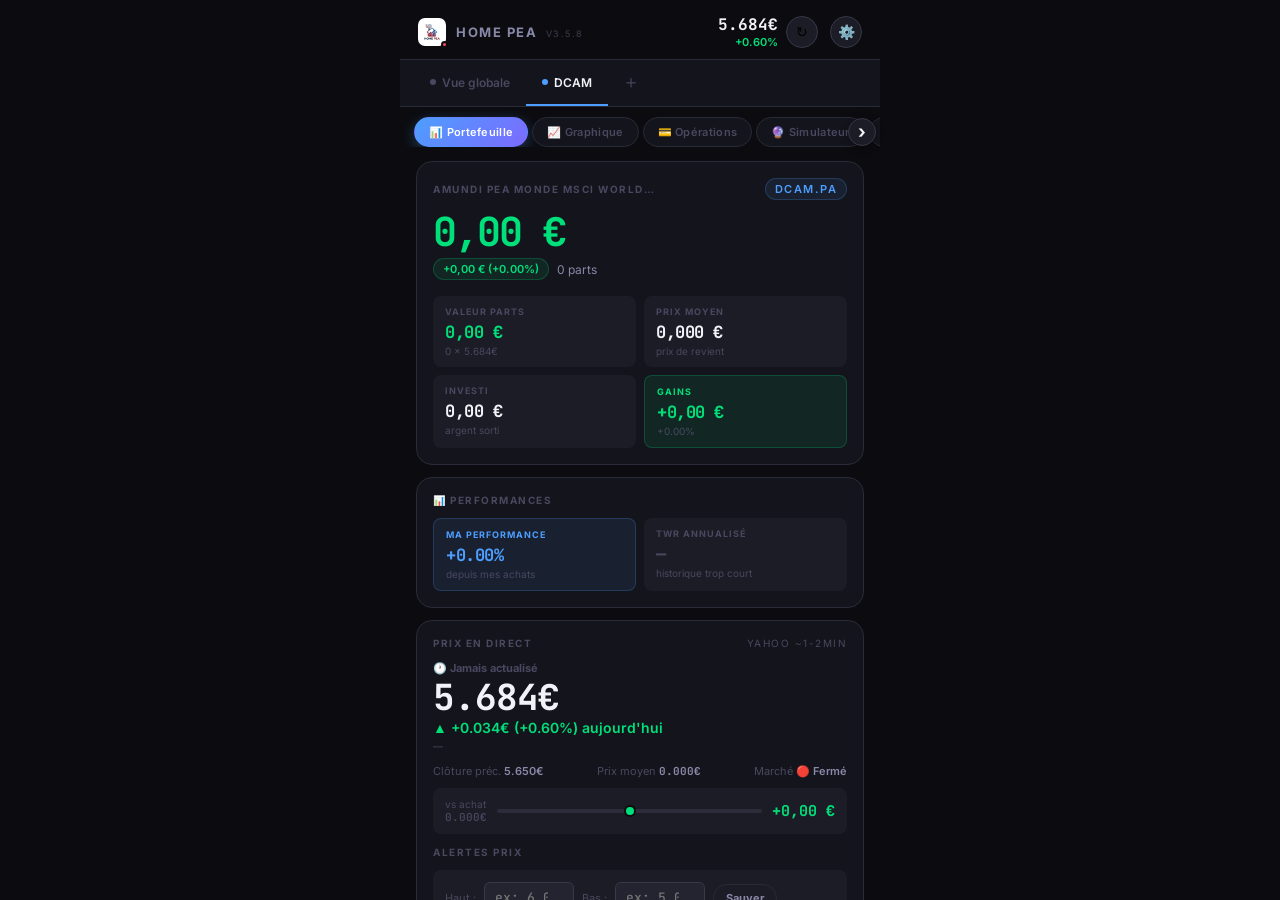
==== commit 4552dbae: "Add files via upload" ====
--- a/index.html
+++ b/index.html
@@ -1,5 +1,2694 @@
 <!DOCTYPE html>
-<html lang="fr"><head><meta charset="UTF-8">
-<meta http-equiv="refresh" content="0; url=home-mechanical-v1.3.1.html">
-<title>Home Mechanical</title></head>
-<body><script>location.replace('home-mechanical-v1.3.1.html');</script></body></html>
+<html lang="fr">
+<head>
+<meta charset="UTF-8">
+<meta name="viewport" content="width=device-width, initial-scale=1.0, maximum-scale=1.0">
+<title>HOME PEA</title>
+<link rel="icon" type="image/png" sizes="32x32" href="favicon-32.png">
+<link rel="apple-touch-icon" href="apple-touch-icon.png">
+<link rel="manifest" href="manifest.json">
+<meta name="theme-color" content="#0c0c10">
+<link rel="stylesheet" href="fonts.css">
+<script src="chart.umd.js"></script>
+<style>
+*{box-sizing:border-box;margin:0;padding:0;-webkit-tap-highlight-color:transparent}
+:root{
+  --bg:#0c0c10;--s1:#14141c;--s2:#1c1c26;--s3:#242430;--s4:#2c2c3a;
+  --border:#2a2a38;--border2:#383848;
+  --text:#f2f2f8;--text2:#8888a8;--text3:#484860;
+  --green:#00e07a;--gdim:#00e07a18;--gborder:#00e07a35;
+  --red:#ff4466;--rdim:#ff446618;--rborder:#ff446635;
+  --blue:#4d9eff;--bdim:#4d9eff18;--bborder:#4d9eff35;
+  --gold:#ffb830;--goldim:#ffb83018;
+  --purple:#9d7dff;--pdim:#9d7dff18;--pborder:#9d7dff35;
+  --cyan:#00d4ff;--cdim:#00d4ff18;
+  --r:16px;--r2:12px;--r3:8px;--r4:6px;
+}
+html,body{height:100%;overflow:hidden}
+body{background:var(--bg);color:var(--text);font-family:'Inter',sans-serif;display:flex;flex-direction:column}
+.mono{font-family:'JetBrains Mono',monospace}
+@keyframes pulse{0%,100%{box-shadow:0 0 0 0 rgba(0,224,122,.5)}50%{box-shadow:0 0 0 5px rgba(0,224,122,0)}}
+@keyframes spin{to{transform:rotate(360deg)}}
+@keyframes fadeUp{from{opacity:0;transform:translateY(12px)}to{opacity:1;transform:none}}
+@keyframes slideIn{from{transform:translateY(100%)}to{transform:translateY(0)}}
+
+/* ── APP SHELL ── */
+.shell{max-width:480px;margin:0 auto;width:100%;height:100%;display:flex;flex-direction:column;position:relative}
+
+/* ── TOP BAR ── */
+.topbar{flex-shrink:0;padding:14px 18px 10px;display:flex;align-items:center;gap:10px;background:var(--bg);border-bottom:1px solid var(--border);position:relative;z-index:10}
+.live-dot{width:7px;height:7px;border-radius:50%;background:var(--green);flex-shrink:0;animation:pulse 2s ease-in-out infinite}
+.app-title{font-size:13px;font-weight:700;letter-spacing:1.5px;text-transform:uppercase;color:var(--text2);flex:1}
+.app-version{font-size:9px;opacity:.4;font-weight:400;margin-left:4px;}
+.topbar-right{display:flex;align-items:center;gap:8px}
+.topbar-price{text-align:right}
+.tp-val{font-family:'JetBrains Mono',monospace;font-size:16px;font-weight:600}
+.tp-chg{font-size:11px;font-weight:600}
+.tp-chg.up{color:var(--green)}.tp-chg.down{color:var(--red)}
+.icon-btn{width:32px;height:32px;border-radius:50%;background:var(--s2);border:1px solid var(--border2);display:flex;align-items:center;justify-content:center;cursor:pointer;font-size:14px;flex-shrink:0;transition:all .2s}
+.icon-btn:hover{background:var(--s3);border-color:var(--border2)}
+.icon-btn.spinning{animation:spin .6s linear}
+
+/* ── ASSET TABS (horizontal scroll) ── */
+.asset-tab-bar{flex-shrink:0;display:flex;gap:0;overflow-x:auto;scrollbar-width:none;background:var(--s1);border-bottom:1px solid var(--border);padding:0 14px}
+.asset-tab-bar::-webkit-scrollbar{display:none}
+.asset-tab{flex-shrink:0;padding:10px 16px;font-size:12px;font-weight:600;color:var(--text3);cursor:pointer;border-bottom:2px solid transparent;white-space:nowrap;transition:all .2s;display:flex;align-items:center;gap:6px}
+.asset-tab:hover{color:var(--text2)}
+.asset-tab.active{color:var(--text);border-bottom-color:var(--blue)}
+.asset-tab .dot{width:6px;height:6px;border-radius:50%;background:var(--text3);transition:background .2s}
+.asset-tab.active .dot{background:var(--blue)}
+.add-asset-btn{flex-shrink:0;padding:10px 14px;font-size:18px;color:var(--text3);cursor:pointer;border-bottom:2px solid transparent;transition:all .2s}
+.add-asset-btn:hover{color:var(--green)}
+
+/* ── CONSOLIDATED VIEW TAB ── */
+.asset-tab.all-tab.active{border-bottom-color:var(--purple)}
+.asset-tab.all-tab.active .dot{background:var(--purple)}
+
+/* ── NAV TABS ── */
+.nav-bar{flex-shrink:0;display:flex;gap:4px;overflow-x:auto;scrollbar-width:none;padding:10px 14px 0;background:var(--bg)}
+.nav-bar::-webkit-scrollbar{display:none}
+.nav-btn{flex-shrink:0;display:flex;align-items:center;gap:5px;padding:7px 14px;border-radius:20px;font-size:11px;font-weight:600;letter-spacing:.3px;cursor:pointer;border:1px solid var(--border);background:var(--s1);color:var(--text3);transition:all .2s;white-space:nowrap;font-family:'Inter',sans-serif}
+.nav-btn.active{color:#fff;border-color:transparent}
+.nav-btn.n0.active{background:linear-gradient(135deg,#4d9eff,#7c6aff);box-shadow:0 4px 14px rgba(77,158,255,.3)}
+.nav-btn.n1.active{background:linear-gradient(135deg,#00e07a,#00b4aa);box-shadow:0 4px 14px rgba(0,224,122,.3)}
+.nav-btn.n2.active{background:linear-gradient(135deg,#ffb830,#ff7c5a);box-shadow:0 4px 14px rgba(255,184,48,.3)}
+.nav-btn.n3.active{background:linear-gradient(135deg,#9d7dff,#e879f9);box-shadow:0 4px 14px rgba(157,125,255,.3)}
+.nav-btn.n4.active{background:linear-gradient(135deg,#00d4ff,#4d9eff);box-shadow:0 4px 14px rgba(0,212,255,.3)}
+.nav-btn.n5.active{background:linear-gradient(135deg,#00e07a,#00d4ff);box-shadow:0 4px 14px rgba(0,224,122,.3)}
+.nav-btn.n6.active{background:linear-gradient(135deg,#ffb830,#ff9f43);box-shadow:0 4px 14px rgba(255,184,48,.3)}
+
+/* ── SCROLL ARROWS ── */
+.scroll-wrap{position:relative;flex-shrink:0}
+.scroll-arrow{position:absolute;top:50%;transform:translateY(-50%);width:28px;height:28px;border-radius:50%;background:var(--s2);border:1px solid var(--border2);color:var(--text);font-size:18px;font-weight:700;cursor:pointer;z-index:5;display:none;align-items:center;justify-content:center;font-family:'Inter',sans-serif;transition:all .2s;line-height:1;padding:0;box-shadow:0 2px 8px rgba(0,0,0,.4)}
+.scroll-arrow:hover{background:var(--s3);border-color:var(--blue);color:var(--blue)}
+.scroll-arrow:active{transform:translateY(-50%) scale(0.92)}
+.scroll-arrow-l{left:4px}
+.scroll-arrow-r{right:4px}
+.scroll-arrow.visible{display:flex}
+.scroll-arrow.nav-arrow{top:calc(50% + 5px)} /* nav has padding-top:10px */
+
+/* Hide arrows on mobile (touch users) */
+@media(hover:none) and (pointer:coarse){
+  .scroll-arrow{display:none!important}
+}
+
+/* ── SCROLL AREA ── */
+.scroll{flex:1;overflow-y:auto;overflow-x:hidden;-webkit-overflow-scrolling:touch;scrollbar-width:none}
+.scroll::-webkit-scrollbar{display:none}
+.pad{padding:14px 16px 100px}
+
+/* ── CARDS ── */
+.card{background:var(--s1);border:1px solid var(--border);border-radius:var(--r);padding:16px;margin-bottom:12px;animation:fadeUp .2s ease}
+.card-hd{font-size:10px;font-weight:700;letter-spacing:1.5px;text-transform:uppercase;color:var(--text3);margin-bottom:12px;display:flex;justify-content:space-between;align-items:center}
+.chip{display:inline-flex;align-items:center;gap:4px;padding:3px 9px;border-radius:12px;font-size:11px;font-weight:600}
+.chip-green{background:var(--gdim);color:var(--green);border:1px solid var(--gborder)}
+.chip-red{background:var(--rdim);color:var(--red);border:1px solid var(--rborder)}
+.chip-blue{background:var(--bdim);color:var(--blue);border:1px solid var(--bborder)}
+.chip-gold{background:var(--goldim);color:var(--gold)}
+.chip-purple{background:var(--pdim);color:var(--purple);border:1px solid var(--pborder)}
+
+/* ── HERO SECTION ── */
+.hero-total{font-size:40px;font-weight:900;letter-spacing:-2px;line-height:1;margin-bottom:6px;font-family:'JetBrains Mono',monospace}
+.hero-sub{display:flex;align-items:center;gap:8px;font-size:12px;color:var(--text2);margin-bottom:16px;flex-wrap:wrap}
+.grid2{display:grid;grid-template-columns:1fr 1fr;gap:8px}
+.grid3{display:grid;grid-template-columns:repeat(3,1fr);gap:8px}
+.mini-card{background:var(--s2);border-radius:var(--r3);padding:10px 12px}
+.mini-card.bc-green{background:var(--gdim);border:1px solid var(--gborder)}
+.mini-card.bc-blue{background:var(--bdim);border:1px solid var(--bborder)}
+.mini-card.bc-red{background:var(--rdim);border:1px solid var(--rborder)}
+.mini-card.bc-purple{background:var(--pdim);border:1px solid var(--pborder)}
+.mc-l{font-size:9px;font-weight:700;letter-spacing:1px;text-transform:uppercase;color:var(--text3);margin-bottom:4px}
+.mc-l.g{color:var(--green)}.mc-l.b{color:var(--blue)}.mc-l.r{color:var(--red)}.mc-l.p{color:var(--purple)}
+.mc-v{font-size:17px;font-weight:800;letter-spacing:-0.5px;font-family:'JetBrains Mono',monospace}
+.mc-sub{font-size:10px;color:var(--text3);margin-top:2px}
+
+/* ── PRICE CARD ── */
+.price-big{font-family:'JetBrains Mono',monospace;font-size:36px;font-weight:700;letter-spacing:-1px;line-height:1}
+.price-chg{font-size:14px;font-weight:600;margin-top:4px}
+.price-chg.up{color:var(--green)}.price-chg.down{color:var(--red)}
+.price-meta{display:flex;justify-content:space-between;align-items:center;flex-wrap:wrap;gap:8px;margin-top:12px}
+.pm-item{font-size:11px;color:var(--text3)}
+.pm-item span{color:var(--text2);font-weight:600}
+
+/* ── FLUC BAR ── */
+.fluc{display:flex;align-items:center;gap:10px;background:var(--s2);border-radius:var(--r3);padding:10px 12px;margin-top:10px}
+.fluc-track{flex:1;height:4px;background:var(--s4);border-radius:4px;position:relative}
+.fluc-fill{position:absolute;top:0;height:100%;border-radius:4px;transition:all .5s}
+.fluc-thumb{position:absolute;top:50%;transform:translate(-50%,-50%);width:12px;height:12px;border-radius:50%;border:2px solid var(--bg);transition:left .5s}
+.fluc-val{font-family:'JetBrains Mono',monospace;font-size:15px;font-weight:700;flex-shrink:0}
+
+/* ── ALERT BAR ── */
+.alert-bar{background:var(--s2);border-radius:var(--r3);padding:12px;margin-top:10px;display:flex;gap:8px;align-items:center;flex-wrap:wrap}
+.alert-inp{background:var(--s3);border:1px solid var(--border2);border-radius:var(--r4);padding:6px 10px;color:var(--text);font-size:13px;font-family:'JetBrains Mono',monospace;width:90px;outline:none}
+.alert-inp:focus{border-color:var(--blue)}
+.alert-active{background:var(--gdim);border:1px solid var(--gborder);border-radius:var(--r3);padding:8px 12px;font-size:12px;color:var(--green);margin-top:6px;width:100%}
+
+/* ── HISTORY CARD ── */
+.month-block{border:1px solid var(--border);border-radius:var(--r2);padding:14px;margin-bottom:10px;transition:border-color .2s}
+.month-block:hover{border-color:var(--border2)}
+.mb-header{display:flex;justify-content:space-between;align-items:center;margin-bottom:10px}
+.mb-month{font-size:12px;font-weight:800;letter-spacing:1px;text-transform:uppercase}
+.mb-pv{text-align:right}
+.mb-pv-val{font-family:'JetBrains Mono',monospace;font-size:18px;font-weight:800;letter-spacing:-0.5px}
+.mb-pv-pct{font-size:11px;font-weight:600}
+.mb-blocks{display:grid;grid-template-columns:1fr 1fr;gap:8px;margin-bottom:8px}
+.mb-vir{background:var(--bdim);border:1px solid var(--bborder);border-radius:var(--r3);padding:9px 11px}
+.mb-buy{background:var(--gdim);border:1px solid var(--gborder);border-radius:var(--r3);padding:9px 11px}
+.mb-label{font-size:9px;font-weight:700;letter-spacing:1px;text-transform:uppercase;margin-bottom:3px}
+.mb-label.b{color:var(--blue)}.mb-label.g{color:var(--green)}
+.mb-val{font-family:'JetBrains Mono',monospace;font-size:17px;font-weight:800}
+.mb-val.b{color:var(--blue)}.mb-val.g{color:var(--text)}
+.mb-sub{font-size:10px;color:var(--text3);margin-top:1px}
+.mb-now{background:var(--s2);border-radius:var(--r3);padding:8px 11px;display:flex;justify-content:space-between;align-items:center}
+.mb-actions{display:flex;gap:5px;margin-top:8px;flex-wrap:wrap}
+.act-btn{padding:4px 9px;border-radius:12px;font-size:10px;font-weight:700;cursor:pointer;border:1px solid var(--border);background:none;color:var(--text3);font-family:'Inter',sans-serif;transition:all .2s;letter-spacing:.5px;text-transform:uppercase}
+.act-btn:hover{color:var(--text);border-color:var(--text3)}
+.act-btn.del:hover{color:var(--red);border-color:var(--red)}
+
+/* ── OPS FORM ── */
+.form-grid{display:grid;grid-template-columns:1fr 1fr;gap:10px;margin-bottom:12px}
+.form-field{display:flex;flex-direction:column;gap:4px}
+.form-field label{font-size:10px;font-weight:700;letter-spacing:1px;text-transform:uppercase;color:var(--text3)}
+.form-field input{background:var(--s2);border:1px solid var(--border);border-radius:var(--r3);padding:10px 12px;color:var(--text);font-size:14px;font-weight:600;font-family:'JetBrains Mono',monospace;outline:none;width:100%;transition:border .2s}
+.form-field input:focus{border-color:var(--blue)}
+.form-field input[type=date]{font-family:'Inter',sans-serif;font-size:13px}
+.fp-row{background:var(--s2);border-radius:var(--r3);padding:11px;margin-bottom:12px;display:flex;flex-wrap:wrap;gap:10px;justify-content:space-between;font-size:12px;color:var(--text2)}
+.fp-row strong{color:var(--text);font-family:'JetBrains Mono',monospace}
+.btn{display:inline-flex;align-items:center;gap:5px;padding:9px 16px;border-radius:20px;font-size:12px;font-weight:700;cursor:pointer;border:none;font-family:'Inter',sans-serif;transition:all .2s;white-space:nowrap}
+.btn-green{background:var(--green);color:#000}
+.btn-red{background:var(--red);color:#fff}
+.btn-blue{background:var(--blue);color:#fff}
+.btn-ghost{background:var(--s2);color:var(--text2);border:1px solid var(--border)}
+.btn-ghost:hover{color:var(--text)}
+.btn-red{background:var(--rdim);color:var(--red);border:1px solid var(--rborder)}
+.btn-full{width:100%;justify-content:center;padding:13px}
+
+/* ── SIM ── */
+.scen-row{display:flex;gap:6px;margin-bottom:12px}
+.scen-btn{flex:1;padding:9px 6px;border-radius:var(--r3);font-size:11px;font-weight:700;cursor:pointer;border:1px solid var(--border);background:var(--s2);color:var(--text3);font-family:'Inter',sans-serif;transition:all .2s;text-align:center;line-height:1.4}
+.scen-btn.active{background:var(--purple);border-color:var(--purple);color:#fff;box-shadow:0 4px 12px rgba(157,125,255,.35)}
+input[type=range]{width:100%;-webkit-appearance:none;height:3px;background:var(--border2);border-radius:3px;outline:none;cursor:pointer;margin:6px 0}
+input[type=range]::-webkit-slider-thumb{-webkit-appearance:none;width:18px;height:18px;border-radius:50%;background:var(--purple);border:3px solid var(--bg);cursor:pointer}
+.sr-grid{display:grid;grid-template-columns:repeat(3,1fr);gap:8px;margin-bottom:12px}
+.sr{background:var(--s2);border-radius:var(--r3);padding:11px;text-align:center}
+.sr-l{font-size:9px;font-weight:700;letter-spacing:1px;text-transform:uppercase;color:var(--text3);margin-bottom:5px}
+.sr-v{font-family:'JetBrains Mono',monospace;font-size:19px;font-weight:800;letter-spacing:-0.5px}
+.sr-sub{font-size:10px;color:var(--text3);margin-top:2px}
+
+/* ── GOAL CARD ── */
+.goal-result{background:var(--gdim);border:1px solid var(--gborder);border-radius:var(--r3);padding:14px;margin-top:12px;text-align:center}
+.gr-label{font-size:10px;font-weight:700;letter-spacing:1px;text-transform:uppercase;color:var(--green);margin-bottom:6px}
+.gr-val{font-family:'JetBrains Mono',monospace;font-size:28px;font-weight:900;color:var(--green);letter-spacing:-1px}
+
+/* ── ADD ASSET MODAL ── */
+.modal-overlay{position:fixed;inset:0;background:rgba(0,0,0,.7);z-index:100;display:none}
+.modal-overlay.open{display:flex;align-items:flex-end}
+.modal{width:100%;max-width:480px;margin:0 auto;background:var(--s1);border-radius:var(--r) var(--r) 0 0;padding:20px;border-top:1px solid var(--border2);animation:slideIn .3s ease}
+.modal-hd{display:flex;justify-content:space-between;align-items:center;margin-bottom:16px}
+.modal-title{font-size:15px;font-weight:700}
+.modal-close{background:var(--s2);border:none;color:var(--text2);width:28px;height:28px;border-radius:50%;cursor:pointer;font-size:14px;display:flex;align-items:center;justify-content:center}
+.ticker-input{background:var(--s2);border:1px solid var(--border2);border-radius:var(--r2);padding:14px 16px;color:var(--text);font-size:18px;font-weight:700;font-family:'JetBrains Mono',monospace;width:100%;outline:none;text-transform:uppercase;margin-bottom:10px;text-align:center;letter-spacing:2px}
+.ticker-input:focus{border-color:var(--blue)}
+.ticker-presets{display:grid;grid-template-columns:repeat(2,1fr);gap:8px;margin-bottom:14px}
+.preset{background:var(--s2);border:1px solid var(--border);border-radius:var(--r3);padding:10px 12px;cursor:pointer;transition:all .2s}
+.preset:hover{border-color:var(--blue);background:var(--bdim)}
+.preset-ticker{font-family:'JetBrains Mono',monospace;font-size:13px;font-weight:700;color:var(--blue);margin-bottom:2px}
+.preset-name{font-size:11px;color:var(--text3)}
+.preset-info{font-size:10px;color:var(--text3);margin-top:2px}
+.search-result{background:var(--bdim);border:1px solid var(--bborder);border-radius:var(--r3);padding:12px;margin-bottom:12px;display:none}
+.sr-ticker-name{font-weight:700;font-size:14px;margin-bottom:4px}
+.sr-price{font-family:'JetBrains Mono',monospace;font-size:20px;font-weight:700;color:var(--green)}
+.sr-meta{font-size:11px;color:var(--text3);margin-top:4px}
+
+/* ── CONSOLIDATED ── */
+.asset-row{background:var(--s2);border-radius:var(--r3);padding:12px 14px;margin-bottom:8px;display:flex;justify-content:space-between;align-items:center;cursor:pointer;transition:background .2s}
+.asset-row:hover{background:var(--s3)}
+.ar-left{display:flex;align-items:center;gap:10px}
+.ar-dot{width:10px;height:10px;border-radius:50%;flex-shrink:0}
+.ar-name{font-weight:700;font-size:14px;margin-bottom:2px}
+.ar-ticker{font-size:11px;color:var(--text3);font-family:'JetBrains Mono',monospace}
+.ar-right{text-align:right}
+.ar-val{font-family:'JetBrains Mono',monospace;font-size:15px;font-weight:700}
+.ar-pv{font-size:12px;font-weight:600}
+
+/* ── POPUP ── */
+.popup{position:fixed;bottom:0;left:50%;transform:translateX(-50%);width:100%;max-width:480px;background:var(--s1);border-top:1px solid var(--border2);border-radius:var(--r) var(--r) 0 0;padding:20px;z-index:100;display:none;box-shadow:0 -10px 40px rgba(0,0,0,.6);animation:slideIn .25s ease}
+.popup-overlay{position:fixed;inset:0;background:rgba(0,0,0,.6);z-index:99;display:none}
+.popup-hd{display:flex;justify-content:space-between;align-items:center;margin-bottom:14px}
+.popup-title{font-size:13px;font-weight:700}
+.popup-close{background:var(--s2);border:none;color:var(--text2);width:28px;height:28px;border-radius:50%;cursor:pointer;font-size:14px;display:flex;align-items:center;justify-content:center}
+.detail-grid{display:grid;grid-template-columns:1fr 1fr;gap:8px}
+.dg-item{background:var(--s2);border-radius:var(--r3);padding:10px}
+.dg-l{font-size:9px;font-weight:700;letter-spacing:1px;text-transform:uppercase;color:var(--text3);margin-bottom:4px}
+.dg-v{font-size:15px;font-weight:700;font-family:'JetBrains Mono',monospace}
+
+/* ── PERF CHART ── */
+canvas{display:block;width:100%!important}
+
+@media(max-width:375px){.hero-total{font-size:32px}.price-big{font-size:28px}}
+</style>
+</head>
+<body>
+<div class="shell">
+
+<!-- TOP BAR -->
+<div class="topbar">
+  <div style="position:relative;flex-shrink:0;">
+    <img src="icon-192.png" alt="HOME PEA" style="width:28px;height:28px;border-radius:7px;display:block;">
+    <div class="live-dot" id="live-dot" style="position:absolute;bottom:-2px;right:-2px;border:2px solid var(--bg);"></div>
+  </div>
+  <div class="app-title">HOME PEA <span class="app-version">v3.5.8</span></div>
+  <div class="topbar-right">
+    <div class="topbar-price" id="topbar-price" style="display:none">
+      <div class="tp-val" id="tp-val">—</div>
+      <div class="tp-chg" id="tp-chg">—</div>
+    </div>
+    <button class="icon-btn" id="refresh-btn" onclick="doRefresh()" title="Actualiser">↻</button>
+    <button class="icon-btn" onclick="goTab(5,null)" title="Paramètres" style="margin-left:4px;">⚙️</button>
+  </div>
+</div>
+
+<!-- ASSET TABS -->
+<div class="scroll-wrap" id="asset-wrap">
+  <button class="scroll-arrow scroll-arrow-l" onclick="scrollH('asset-tab-bar',-1)" id="asset-arrow-l">‹</button>
+  <div class="asset-tab-bar" id="asset-tab-bar" onscroll="updateArrows('asset-tab-bar')">
+    <div class="asset-tab all-tab active" onclick="selectAsset(null,this)">
+      <div class="dot"></div>
+      <span>Vue globale</span>
+    </div>
+    <!-- Dynamic asset tabs injected here -->
+    <div class="add-asset-btn" onclick="openAddModal()" title="Ajouter un actif">＋</div>
+  </div>
+  <button class="scroll-arrow scroll-arrow-r" onclick="scrollH('asset-tab-bar',1)" id="asset-arrow-r">›</button>
+</div>
+
+<!-- NAV TABS -->
+<div class="scroll-wrap" id="nav-wrap">
+  <button class="scroll-arrow scroll-arrow-l nav-arrow" onclick="scrollH('nav-bar',-1)" id="nav-arrow-l">‹</button>
+  <div class="nav-bar" id="nav-bar" onscroll="updateArrows('nav-bar')">
+    <button class="nav-btn n0 active" onclick="goTab(0,this)">📊 Portefeuille</button>
+    <button class="nav-btn n6" onclick="goTab(6,this)">💰 Dépôts</button>
+    <button class="nav-btn n1" onclick="goTab(1,this)">📈 Graphique</button>
+    <button class="nav-btn n2" onclick="goTab(2,this)">💳 Opérations</button>
+    <button class="nav-btn n3" onclick="goTab(3,this)">🔮 Simulateur</button>
+    <button class="nav-btn n4" onclick="goTab(4,this)">🤖 Assistant</button>
+  </div>
+  <button class="scroll-arrow scroll-arrow-r nav-arrow" onclick="scrollH('nav-bar',1)" id="nav-arrow-r">›</button>
+</div>
+
+<!-- SCROLL AREA -->
+<div class="scroll" id="scroll-area">
+<div class="pad" id="content-area">
+  <!-- Content injected by JS -->
+</div>
+</div>
+
+</div><!-- /shell -->
+
+<!-- ADD ASSET MODAL -->
+<div class="modal-overlay" id="add-modal-overlay" onclick="closeAddModal()">
+  <div class="modal" onclick="event.stopPropagation()">
+    <div class="modal-hd">
+      <div class="modal-title">Ajouter un actif</div>
+      <button class="modal-close" onclick="closeAddModal()">✕</button>
+    </div>
+    <div style="font-size:12px;color:var(--text3);margin-bottom:12px;">Tape le ticker Yahoo Finance (ex: CW8.PA) ou choisis parmi les ETF PEA populaires :</div>
+    <input class="ticker-input" id="ticker-inp" placeholder="DCAM.PA" oninput="this.value=this.value.toUpperCase()" onkeydown="if(event.key==='Enter')searchTicker()">
+    <div class="ticker-presets">
+      <div class="preset" onclick="setTicker('DCAM.PA','Amundi PEA Monde MSCI World')"><div class="preset-ticker">DCAM.PA</div><div class="preset-name">Amundi PEA Monde</div><div class="preset-info">MSCI World · 0,20%/an</div></div>
+      <div class="preset" onclick="setTicker('WPEA.PA','iShares MSCI World PEA')"><div class="preset-ticker">WPEA.PA</div><div class="preset-name">iShares MSCI World</div><div class="preset-info">MSCI World · 0,20%/an</div></div>
+      <div class="preset" onclick="setTicker('CW8.PA','Amundi MSCI World')"><div class="preset-ticker">CW8.PA</div><div class="preset-name">Amundi CW8</div><div class="preset-info">MSCI World · 0,38%/an</div></div>
+      <div class="preset" onclick="setTicker('PAEEM.PA','Amundi PEA Émergents')"><div class="preset-ticker">PAEEM.PA</div><div class="preset-name">Amundi Émergents</div><div class="preset-info">MSCI EM · 0,20%/an</div></div>
+      <div class="preset" onclick="setTicker('PE500.PA','Amundi PEA S&P 500')"><div class="preset-ticker">PE500.PA</div><div class="preset-name">Amundi S&P 500</div><div class="preset-info">S&P 500 · 0,15%/an</div></div>
+      <div class="preset" onclick="setTicker('PUST.PA','Amundi PEA Nasdaq 100')"><div class="preset-ticker">PUST.PA</div><div class="preset-name">Amundi Nasdaq 100</div><div class="preset-info">Nasdaq · 0,23%/an</div></div>
+    </div>
+    <div class="search-result" id="search-result">
+      <div class="sr-ticker-name" id="sr-name">—</div>
+      <div class="sr-price" id="sr-price">—</div>
+      <div class="sr-meta" id="sr-meta">—</div>
+    </div>
+    <div style="display:flex;gap:8px;">
+      <button class="btn btn-ghost" style="flex:1;justify-content:center;" onclick="searchTicker()">🔍 Rechercher</button>
+      <button class="btn btn-green" style="flex:1;justify-content:center;" id="add-confirm-btn" onclick="confirmAddAsset()" disabled>+ Ajouter</button>
+    </div>
+  </div>
+</div>
+
+<!-- BUY DETAIL POPUP -->
+<div class="popup-overlay" id="popup-overlay" onclick="closePopup()"></div>
+<div class="popup" id="detail-popup">
+  <div class="popup-hd">
+    <div class="popup-title" id="popup-title">Détails</div>
+    <button class="popup-close" onclick="closePopup()">✕</button>
+  </div>
+  <div id="popup-body"></div>
+</div>
+
+<script>
+// ════════════════════════════════════════
+// STATE
+// ════════════════════════════════════════
+var assets = []; // [{id, ticker, name, color, price, prev, deps, alerts}]
+var peaDepots = []; // Dépôts PEA globaux [{id, date, amount}] (compte perso → PEA)
+var currentAssetId = null; // null = vue globale
+var opMode = 'buy'; // 'buy' ou 'sell'
+var currentTab = 0;
+var simRate = 0.07;
+var taxRate = 0.186; // Prélèvements sociaux PEA après 5 ans (éditable dans Paramètres)
+var simMode = 'global'; // 'global' ou 'etf'
+var simGlobalMode = 'a'; // 'a' = auto proportionnel, 'b' = glisseurs
+var pendingAsset = null;
+var histData = {};
+var chartInsts = {};
+
+var COLORS = ['#4d9eff','#00e07a','#9d7dff','#ffb830','#ff4466','#00d4ff','#ff9f43','#a29bfe'];
+
+// ════════════════════════════════════════
+// PERSISTENCE
+// ════════════════════════════════════════
+function saveAll(){
+  try{
+    var toSave = assets.map(function(a){
+      return {id:a.id,ticker:a.ticker,name:a.name,color:a.color,
+              price:a.price||0,prev:a.prev||0,
+              deps:a.deps,alerts:a.alerts};
+    });
+    localStorage.setItem('pea-v3-assets', JSON.stringify(toSave));
+    localStorage.setItem('pea-depots', JSON.stringify(peaDepots));
+    localStorage.setItem('pea-tax-rate', String(taxRate));
+  }catch(e){}
+}
+
+function loadAll(){
+  try{
+    var savedTax = localStorage.getItem('pea-tax-rate');
+    if(savedTax!==null){var t=parseFloat(savedTax);if(!isNaN(t))taxRate=t;}
+    // Charger les dépôts PEA globaux
+    var sd = localStorage.getItem('pea-depots');
+    if(sd){ try{ peaDepots = JSON.parse(sd)||[]; }catch(e){ peaDepots=[]; } }
+    var s = localStorage.getItem('pea-v3-assets');
+    if(s){
+      var saved = JSON.parse(s);
+      // MIGRATION : si d'anciens virements existent dans les assets, les remonter en dépôts PEA globaux
+      if(peaDepots.length===0){
+        saved.forEach(function(a){
+          if(a.virements && a.virements.length){
+            a.virements.forEach(function(v){ peaDepots.push({id:v.id||Date.now()+Math.random(),date:v.date,amount:v.amount}); });
+          }
+        });
+        if(peaDepots.length){ peaDepots.sort(function(x,y){return y.date.localeCompare(x.date);}); saveAll(); }
+      }
+      assets = saved.map(function(a){
+        // Keep last known price from storage, fallback to avg buy price if 0
+        var lastPrice = a.price || 0;
+        var lastPrev  = a.prev  || 0;
+        if(lastPrice === 0 && a.deps && a.deps.length > 0){
+          var totC = a.deps.reduce(function(s,d){return s+d.parts*d.price;},0);
+          var totP = a.deps.reduce(function(s,d){return s+d.parts;},0);
+          lastPrice = totP > 0 ? totC/totP : 0;
+          lastPrev  = lastPrice;
+        }
+        var clean = Object.assign({},a,{price:lastPrice,prev:lastPrev,loaded:false});
+        delete clean.virements; // les virements sont désormais globaux (peaDepots)
+        return clean;
+      });
+      return;
+    }
+  }catch(e){}
+  // Default: seed with DCAM
+  assets = [{
+    id:'dcam',ticker:'DCAM.PA',name:'Amundi PEA Monde MSCI World',
+    color:'#4d9eff',price:5.684,prev:5.650,loaded:false,alerts:{high:null,low:null},
+    deps:[]
+  }];
+  saveAll();
+}
+
+function getAsset(id){ return assets.find(function(a){return a.id===id;}); }
+function curAsset(){ return currentAssetId ? getAsset(currentAssetId) : null; }
+
+// ════════════════════════════════════════
+// CALC HELPERS
+// ════════════════════════════════════════
+function fE(n,d){
+  d=d===undefined?2:d;
+  return new Intl.NumberFormat('fr-FR',{style:'currency',currency:'EUR',minimumFractionDigits:d,maximumFractionDigits:d}).format(n);
+}
+function fmtK(n){
+  if(Math.abs(n)>=1000000) return (n/1000000).toFixed(1)+'M€';
+  if(Math.abs(n)>=1000) return (n/1000).toFixed(1)+'K€';
+  return fE(n,0);
+}
+function sg(n){return n>=0?'+':'';}
+function isOpen(){
+  var d=new Date(),day=d.getDay(),t=d.getHours()*60+d.getMinutes();
+  return day>=1&&day<=5&&t>=540&&t<=1050;
+}
+
+function assetStats(a){
+  var totP=a.deps.reduce(function(s,d){return s+d.parts;},0);
+  var totI=a.deps.reduce(function(s,d){return s+d.amount;},0);
+  var totC=a.deps.reduce(function(s,d){return s+d.parts*d.price;},0);
+  var avg=totP>0?totC/totP:0;
+  var safePrice=a.price>0?a.price:(totC>0&&totP>0?totC/totP:0);
+  var curV=totP*safePrice;
+  var pv=curV-totI;
+  var pvPct=totI>0?pv/totI*100:0;
+  return{totP,totI,totC,avg,curV,pv,pvPct};
+}
+
+// Dépôts PEA totaux (compte perso → PEA)
+function peaTotalDepots(){
+  // Uniquement les vrais virements (pas les ventes)
+  return peaDepots.reduce(function(s,v){return s+(v.type==='vente'?0:(v.amount||0));},0);
+}
+
+function peaGainsVentes(){
+  // Gains NETS des ventes (prix vente - coût achat FIFO)
+  // Seul le gain/perte réel s'ajoute aux liquidités
+  // car le capital initial (coût achat) est déjà sorti des "investi" automatiquement
+  return peaDepots.reduce(function(s,v){return s+(v.type==='vente'?(v.gain||0):0);},0);
+}
+// Investi total tous ETF confondus
+function peaTotalInvesti(){
+  return assets.reduce(function(s,a){return s+a.deps.reduce(function(s2,d){return s2+d.amount;},0);},0);
+}
+// Liquidités PEA = total déposé − total investi (global)
+function peaLiquidites(){
+  // dépôts purs - investi actuel + gains nets réalisés sur ventes
+  return parseFloat((peaTotalDepots()-peaTotalInvesti()+peaGainsVentes()).toFixed(2));
+}
+
+function globalStats(){
+  var totalVal=0,totalInv=0;
+  assets.forEach(function(a){
+    var st=assetStats(a);
+    totalVal+=st.curV; totalInv+=st.totI;
+  });
+  var totalLiq=peaLiquidites();
+  return{totalVal,totalInv,totalLiq,totalPEA:totalVal+totalLiq,pv:totalVal-totalInv,pvPct:totalInv>0?(totalVal-totalInv)/totalInv*100:0};
+}
+
+// ════════════════════════════════════════
+// FETCH PRICES
+// ════════════════════════════════════════
+async function fetchAssetPrice(a){
+  // Yahoo Finance bloque les requêtes directes depuis file:// ou content://
+  // Solution : passer par un proxy CORS public + fallback en cascade
+  var ts = Date.now(); // anti-cache
+  var yahooUrl = 'https://query1.finance.yahoo.com/v8/finance/chart/'+a.ticker+'?interval=1m&range=1d&_='+ts;
+  var yahooFallback = 'https://query1.finance.yahoo.com/v8/finance/chart/'+a.ticker+'?interval=1d&range=5d&_='+ts;
+
+  // 5 méthodes en cascade
+  var attempts = [
+    // 1. Direct (marche depuis http/https)
+    {url: yahooUrl, parse: 'json', label:'direct'},
+    // 2. corsproxy.io (gratuit, rapide)
+    {url: 'https://corsproxy.io/?url='+encodeURIComponent(yahooUrl), parse:'json', label:'corsproxy'},
+    // 3. allorigins JSON wrapper
+    {url: 'https://api.allorigins.win/get?url='+encodeURIComponent(yahooUrl), parse:'allorigins', label:'allorigins'},
+    // 4. allorigins raw
+    {url: 'https://api.allorigins.win/raw?url='+encodeURIComponent(yahooUrl), parse:'json', label:'allorigins-raw'},
+    // 5. fallback daily si tout échoue
+    {url: 'https://corsproxy.io/?url='+encodeURIComponent(yahooFallback), parse:'json', label:'corsproxy-daily'}
+  ];
+
+  for(var i=0; i<attempts.length; i++){
+    var att = attempts[i];
+    try{
+      var r = await fetch(att.url, {signal: AbortSignal.timeout(8000), cache:'no-store'});
+      if(!r.ok) continue;
+      var data;
+      if(att.parse === 'allorigins'){
+        var wrapper = await r.json();
+        if(!wrapper || !wrapper.contents) continue;
+        data = JSON.parse(wrapper.contents);
+      } else {
+        data = await r.json();
+      }
+      var m = data && data.chart && data.chart.result && data.chart.result[0] && data.chart.result[0].meta;
+      if(m && m.regularMarketPrice && m.regularMarketPrice > 0){
+        a.price = m.regularMarketPrice;
+        a.prev  = m.previousClose || m.chartPreviousClose || a.prev;
+        a.loaded = true;
+        a.lastFetchSource = att.label;
+        a.lastFetchTime = new Date().toLocaleTimeString('fr-FR');
+        // UI feedback
+        var sp = document.getElementById('price-source');
+        if(sp){
+          var freshness = att.label.indexOf('daily')>=0 ? '~15min' : '~1-2min';
+          sp.textContent = 'Yahoo '+freshness+' · '+att.label;
+          sp.style.color = att.label.indexOf('daily')>=0 ? 'var(--text3)' : 'var(--gold)';
+        }
+        var lu = document.getElementById('last-update');
+        if(lu) lu.textContent = '✓ Mis à jour : '+a.lastFetchTime+' (source: '+att.label+')';
+        saveAll();
+        checkAlerts(a);
+        return true;
+      }
+    }catch(e){ continue; }
+  }
+  // All failed
+  var sp2 = document.getElementById('price-source');
+  if(sp2){ sp2.textContent='⚠ Yahoo bloqué - vérifie connexion'; sp2.style.color='var(--red)';}
+  var lu2 = document.getElementById('last-update');
+  if(lu2) lu2.textContent = '⚠ Impossible de récupérer le prix · '+new Date().toLocaleTimeString('fr-FR');
+  return false;
+}
+
+async function fetchHistory(ticker,period){
+  var iMap={'5d':'30m','1mo':'1d','3mo':'1d','6mo':'1wk','1y':'1wk'};
+  var ts0 = Date.now();
+  var yUrl = 'https://query1.finance.yahoo.com/v8/finance/chart/'+ticker+'?interval='+(iMap[period]||'1d')+'&range='+period+'&_='+ts0;
+  var attempts = [
+    {url: yUrl, parse:'json'},
+    {url: 'https://corsproxy.io/?url='+encodeURIComponent(yUrl), parse:'json'},
+    {url: 'https://api.allorigins.win/raw?url='+encodeURIComponent(yUrl), parse:'json'},
+    {url: 'https://api.allorigins.win/get?url='+encodeURIComponent(yUrl), parse:'allorigins'}
+  ];
+  for(var i=0;i<attempts.length;i++){
+    try{
+      var r = await fetch(attempts[i].url, {signal:AbortSignal.timeout(9000),cache:'no-store'});
+      if(!r.ok) continue;
+      var j;
+      if(attempts[i].parse==='allorigins'){
+        var w = await r.json();
+        if(!w||!w.contents) continue;
+        j = JSON.parse(w.contents);
+      } else {
+        j = await r.json();
+      }
+      var res = j && j.chart && j.chart.result && j.chart.result[0];
+      if(res && res.timestamp){
+        var ts = res.timestamp, q = res.indicators.quote[0];
+        var data = [];
+        for(var k=0;k<ts.length;k++){if(q.close[k]!==null) data.push({t:new Date(ts[k]*1000),v:q.close[k]});}
+        if(data.length>0){ histData[ticker+'_'+period]=data; return data; }
+      }
+    }catch(e){ continue; }
+  }
+  return genFallback(ticker,period);
+}
+
+function genFallback(ticker,period){
+  var a=assets.find(function(x){return x.ticker===ticker;});
+  if(!a) return [];
+  var days={'5d':5,'1mo':30,'3mo':90,'6mo':180,'1y':365}[period]||30;
+  var data=[],now=new Date(),start=a.price*0.88;
+  for(var i=days;i>=0;i--){
+    var d=new Date(now-i*86400000);
+    if(d.getDay()===0||d.getDay()===6)continue;
+    var frac=(days-i)/days,n=(Math.random()-.47)*.02;
+    data.push({t:d,v:start+(a.price-start)*frac+n*a.price});
+  }
+  histData[ticker+'_'+period]=data;
+  return data;
+}
+
+async function doRefresh(){
+  var btn=document.getElementById('refresh-btn');
+  if(btn) btn.classList.add('spinning');
+  await Promise.all(assets.map(fetchAssetPrice));
+  if(btn) btn.classList.remove('spinning');
+  render();
+}
+
+// ════════════════════════════════════════
+// ALERTS
+// ════════════════════════════════════════
+function freshnessLabel(a){
+  if(!a.lastFetchTime) return {text:'Jamais actualisé', color:'var(--text3)'};
+  // Calcul du delta en minutes depuis le dernier fetch (stocké en HH:MM:SS)
+  var now=new Date();
+  var parts=a.lastFetchTime.split(':');
+  var fetchD=new Date(now.getFullYear(),now.getMonth(),now.getDate(),parts[0],parts[1],parts[2]||0);
+  var diffMin=Math.round((now-fetchD)/60000);
+  if(diffMin<0) diffMin=0;
+  var txt,col;
+  if(diffMin<2){txt='À l\'instant';col='var(--green)';}
+  else if(diffMin<10){txt='Il y a '+diffMin+' min';col='var(--green)';}
+  else if(diffMin<30){txt='Il y a '+diffMin+' min';col='var(--gold)';}
+  else {txt='Il y a '+diffMin+' min — à actualiser';col='var(--red)';}
+  return {text:txt,color:col};
+}
+
+function checkAlerts(a){
+  if(!a.alerts) return;
+  if(a.alerts.high && a.price>=a.alerts.high){
+    showAlert('🔔 '+a.ticker+' a atteint ton seuil haut : '+a.price.toFixed(3)+'€ ≥ '+a.alerts.high+'€');
+  }
+  if(a.alerts.low && a.price<=a.alerts.low){
+    showAlert('🔔 '+a.ticker+' a atteint ton seuil bas : '+a.price.toFixed(3)+'€ ≤ '+a.alerts.low+'€');
+  }
+}
+function showAlert(msg){
+  if('Notification' in window && Notification.permission==='granted'){
+    new Notification(msg);
+  } else {
+    // Flash banner
+    var el=document.createElement('div');
+    el.style.cssText='position:fixed;top:0;left:0;right:0;background:var(--gold);color:#000;font-size:13px;font-weight:700;padding:12px 16px;text-align:center;z-index:200;';
+    el.textContent=msg;
+    document.body.appendChild(el);
+    setTimeout(function(){el.remove();},5000);
+  }
+}
+
+// ════════════════════════════════════════
+// ASSET MANAGEMENT
+// ════════════════════════════════════════
+// ════════════════════════════════════════
+// HORIZONTAL SCROLL ARROWS (PC navigation)
+// ════════════════════════════════════════
+function scrollH(barId, direction){
+  var bar = document.getElementById(barId);
+  if(!bar) return;
+  var amount = bar.clientWidth * 0.7; // scroll 70% of visible width
+  bar.scrollBy({left: amount * direction, behavior: 'smooth'});
+  // Update arrows after smooth scroll completes
+  setTimeout(function(){updateArrows(barId);}, 350);
+}
+
+function updateArrows(barId){
+  var bar = document.getElementById(barId);
+  if(!bar) return;
+  var prefix = barId === 'asset-tab-bar' ? 'asset' : 'nav';
+  var arrowL = document.getElementById(prefix + '-arrow-l');
+  var arrowR = document.getElementById(prefix + '-arrow-r');
+  if(!arrowL || !arrowR) return;
+  // Has overflow ?
+  var hasOverflow = bar.scrollWidth > bar.clientWidth + 2;
+  if(!hasOverflow){
+    arrowL.classList.remove('visible');
+    arrowR.classList.remove('visible');
+    return;
+  }
+  // Show left arrow if can scroll left
+  if(bar.scrollLeft > 4) arrowL.classList.add('visible');
+  else arrowL.classList.remove('visible');
+  // Show right arrow if can scroll right
+  if(bar.scrollLeft + bar.clientWidth < bar.scrollWidth - 4) arrowR.classList.add('visible');
+  else arrowR.classList.remove('visible');
+}
+
+function refreshAllArrows(){
+  updateArrows('asset-tab-bar');
+  updateArrows('nav-bar');
+}
+
+window.addEventListener('resize', refreshAllArrows);
+
+function buildAssetTabs(){
+  var bar=document.getElementById('asset-tab-bar');
+  // Remove old asset tabs (keep first = vue globale, last = add btn)
+  var tabs=bar.querySelectorAll('.asset-tab:not(.all-tab)');
+  tabs.forEach(function(t){t.remove();});
+  var addBtn=bar.querySelector('.add-asset-btn');
+  assets.forEach(function(a,i){
+    var tab=document.createElement('div');
+    tab.className='asset-tab'+(currentAssetId===a.id?' active':'');
+    tab.onclick=(function(aid,el){return function(){selectAsset(aid,el);};})(a.id,tab);
+    tab.innerHTML='<div class="dot" style="background:'+a.color+';"></div><span>'+a.ticker.replace('.PA','')+'</span>';
+    bar.insertBefore(tab,addBtn);
+  });
+  // Update arrows after rebuild
+  setTimeout(refreshAllArrows, 50);
+}
+
+function selectAsset(id,tabEl){
+  currentAssetId=id;
+  opMode='buy'; // Reset au mode achat quand on change d'ETF
+  // Si on était sur Paramètres (5), revenir à Portefeuille (0)
+  if(currentTab===5) currentTab=0;
+  document.querySelectorAll('.asset-tab').forEach(function(t){t.classList.remove('active');});
+  if(tabEl) tabEl.classList.add('active');
+  // Update topbar price
+  var ca=curAsset();
+  var tp=document.getElementById('topbar-price');
+  if(ca){
+    tp.style.display='block';
+    document.getElementById('tp-val').textContent=ca.price.toFixed(3)+'€';
+    var chg=ca.price-ca.prev,pct=(chg/ca.prev*100);
+    var tc=document.getElementById('tp-chg');
+    tc.textContent=(chg>=0?'+':'')+pct.toFixed(2)+'%';
+    tc.className='tp-chg '+(chg>=0?'up':'down');
+  } else {
+    tp.style.display='none';
+  }
+  render();
+}
+
+// ════════════════════════════════════════
+// ADD ASSET MODAL
+// ════════════════════════════════════════
+function openAddModal(){
+  document.getElementById('add-modal-overlay').classList.add('open');
+  document.getElementById('ticker-inp').value='';
+  document.getElementById('search-result').style.display='none';
+  document.getElementById('add-confirm-btn').disabled=true;
+  pendingAsset=null;
+}
+function closeAddModal(){document.getElementById('add-modal-overlay').classList.remove('open');}
+
+function setTicker(ticker,name){
+  document.getElementById('ticker-inp').value=ticker;
+  searchTicker();
+}
+
+async function searchTicker(){
+  var ticker=document.getElementById('ticker-inp').value.trim().toUpperCase();
+  if(!ticker){return;}
+  if(!ticker.includes('.'))ticker+='.PA';
+  var resEl=document.getElementById('search-result');
+  resEl.style.display='block';
+  document.getElementById('sr-name').textContent='Recherche en cours...';
+  document.getElementById('sr-price').textContent='—';
+  document.getElementById('sr-meta').textContent='';
+  var ts0=Date.now();
+  var yUrl='https://query1.finance.yahoo.com/v8/finance/chart/'+ticker+'?interval=1d&range=5d&_='+ts0;
+  var attempts=[
+    {url:yUrl,parse:'json'},
+    {url:'https://corsproxy.io/?url='+encodeURIComponent(yUrl),parse:'json'},
+    {url:'https://api.allorigins.win/raw?url='+encodeURIComponent(yUrl),parse:'json'},
+    {url:'https://api.allorigins.win/get?url='+encodeURIComponent(yUrl),parse:'allorigins'}
+  ];
+  var success=false;
+  for(var i=0;i<attempts.length&&!success;i++){
+    try{
+      var r=await fetch(attempts[i].url,{signal:AbortSignal.timeout(8000),cache:'no-store'});
+      if(!r.ok) continue;
+      var j;
+      if(attempts[i].parse==='allorigins'){
+        var w=await r.json();
+        if(!w||!w.contents) continue;
+        j=JSON.parse(w.contents);
+      } else { j=await r.json(); }
+      var m=j&&j.chart&&j.chart.result&&j.chart.result[0]&&j.chart.result[0].meta;
+      if(!m||!m.regularMarketPrice) continue;
+      var name=m.longName||m.shortName||ticker;
+      var price=m.regularMarketPrice;
+      var chg=price-(m.previousClose||m.chartPreviousClose||price);
+      var pct=(chg/(m.previousClose||price)*100);
+      document.getElementById('sr-name').textContent=name;
+      document.getElementById('sr-price').textContent=price.toFixed(3)+'€';
+      document.getElementById('sr-meta').textContent=ticker+' · '+m.currency+' · '+(chg>=0?'+':'')+chg.toFixed(3)+'€ ('+pct.toFixed(2)+'%)';
+      pendingAsset={
+        id:ticker.toLowerCase().replace(/\./g,'_'),
+        ticker:ticker,name:name,
+        color:COLORS[assets.length%COLORS.length],
+        price:price,prev:m.previousClose||price,
+        loaded:true,alerts:{high:null,low:null},
+        deps:[]
+      };
+      document.getElementById('add-confirm-btn').disabled=false;
+      success=true;
+    }catch(e){ continue; }
+  }
+  if(!success){
+    document.getElementById('sr-name').textContent='❌ Ticker non trouvé ou Yahoo bloqué';
+    document.getElementById('sr-price').textContent='Vérifie le ticker (ex: CW8.PA)';
+    document.getElementById('add-confirm-btn').disabled=true;
+    pendingAsset=null;
+  }
+}
+
+function confirmAddAsset(){
+  if(!pendingAsset) return;
+  // Check not duplicate
+  if(assets.find(function(a){return a.ticker===pendingAsset.ticker;})){
+    alert('Cet actif est déjà dans ton portefeuille !');return;
+  }
+  assets.push(pendingAsset);
+  saveAll();
+  buildAssetTabs();
+  closeAddModal();
+  // Auto-select new asset
+  var newTab=document.querySelector('.asset-tab:not(.all-tab):last-of-type');
+  selectAsset(pendingAsset.id,newTab);
+}
+
+function removeAsset(id){
+  var a=assets.find(function(x){return x.id===id;});
+  if(!a) return;
+  // Bloquer si parts restantes
+  var partsLeft=a.deps.reduce(function(s,d){return s+d.parts;},0);
+  if(partsLeft>0){
+    alert('⛔ Impossible de supprimer '+a.ticker.replace('.PA','')+' : il reste '+partsLeft+' part'+(partsLeft>1?'s':'')+'.\n\nVends toutes tes parts dans l\'onglet Opérations avant de supprimer cet actif.');
+    return;
+  }
+  if(!confirm('Supprimer '+a.ticker.replace('.PA','')+' ? (0 part restante — toutes les ventes sont enregistrées)')) return;
+  assets=assets.filter(function(x){return x.id!==id;});
+  saveAll();
+  currentAssetId=null;
+  buildAssetTabs();
+  var allTab=document.querySelector('.asset-tab.all-tab');
+  if(allTab) allTab.classList.add('active');
+  render();
+}
+
+// ════════════════════════════════════════
+// NAV
+// ════════════════════════════════════════
+function updateNavVisibility(ca){
+  var hasAsset=!!ca;
+  // ETF sélectionné : Graphique(n1) + Opérations(n2) visibles, Dépôts(n6) masqué
+  // Vue globale : Graphique + Opérations masqués, Dépôts visible
+  var n1=document.querySelector('.nav-btn.n1');
+  var n2=document.querySelector('.nav-btn.n2');
+  var n6=document.querySelector('.nav-btn.n6');
+  if(n1) n1.style.display=hasAsset?'':'none';
+  if(n2) n2.style.display=hasAsset?'':'none';
+  if(n6) n6.style.display=hasAsset?'none':'';
+}
+
+function goTab(idx,btn){
+  currentTab=idx;
+  document.querySelectorAll('.nav-btn').forEach(function(b){b.classList.remove('active');});
+  if(btn) btn.classList.add('active');
+  render();
+  document.getElementById('scroll-area').scrollTop=0;
+}
+
+// ════════════════════════════════════════
+// RENDER DISPATCHER
+// ════════════════════════════════════════
+function render(){
+  // Destroy old charts
+  Object.keys(chartInsts).forEach(function(k){if(chartInsts[k])chartInsts[k].destroy();delete chartInsts[k];});
+  var ca=curAsset();
+  // Redirections selon le contexte
+  if(!ca && (currentTab===1 || currentTab===2)){
+    // Vue globale : Graphique/Opérations masqués → Portefeuille
+    currentTab=0;
+  } else if(ca && currentTab===6){
+    // ETF sélectionné : Dépôts masqué → Portefeuille
+    currentTab=0;
+  }
+  // Resync bouton actif
+  document.querySelectorAll('.nav-btn').forEach(function(b){
+    b.classList.toggle('active', b.classList.contains('n'+currentTab));
+  });
+  updateNavVisibility(ca);
+  var html='';
+  // Onglets globaux (accessibles même sans actif sélectionné)
+  if(currentTab===3){
+    if(!ca){ html=renderSimGlobal(); } else { html=renderSimETF(ca); }
+  } else if(currentTab===4){
+    html=renderAssistant();
+  } else if(currentTab===5){
+    html=renderSettings();
+  } else if(currentTab===6){
+    html=renderDepots();
+  } else if(!ca){
+    // CONSOLIDATED VIEW
+    html=renderConsolidated();
+  } else {
+    switch(currentTab){
+      case 0: html=renderPortfolio(ca); break;
+      case 1: html=renderChart(ca); break;
+      case 2: html=renderOps(ca); break;
+    }
+  }
+  document.getElementById('content-area').innerHTML=html;
+  // Post-render hooks
+  if(currentTab===3){
+    postRenderSim();
+  } else if(currentTab===4 || currentTab===5 || currentTab===6){
+    // Onglets globaux : pas de post-render spécifique
+  } else if(!ca){
+    postRenderConsolidated();
+  } else {
+    switch(currentTab){
+      case 0: postRenderPortfolio(ca); break;
+      case 1: postRenderChart(ca); break;
+    }
+  }
+}
+
+// ════════════════════════════════════════
+// CONSOLIDATED VIEW
+// ════════════════════════════════════════
+function renderConsolidated(){
+  var g=globalStats();
+  var pvCol=g.pv>=0?'var(--green)':'var(--red)';
+  var html='<div class="card">';
+  html+='<div class="card-hd">Vue globale PEA <span class="chip chip-purple">'+assets.length+' actif'+(assets.length>1?'s':'')+'</span></div>';
+  html+='<div class="hero-total" style="color:'+pvCol+'">'+fE(g.totalPEA)+'</div>';
+  html+='<div class="hero-sub"><span class="chip '+(g.pv>=0?'chip-green':'chip-red')+'">'+sg(g.pv)+fE(g.pv)+' ('+sg(g.pvPct)+g.pvPct.toFixed(2)+'%)</span><span>Total PEA</span></div>';
+  html+='<div class="grid2">';
+  html+='<div class="mini-card bc-blue"><div class="mc-l b">Valeur parts</div><div class="mc-v">'+fE(g.totalVal)+'</div><div class="mc-sub">tous actifs</div></div>';
+  html+='<div class="mini-card bc-blue"><div class="mc-l b">Liquidités</div><div class="mc-v">'+fE(g.totalLiq)+'</div><div class="mc-sub">disponibles</div></div>';
+  html+='<div class="mini-card"><div class="mc-l">Total investi</div><div class="mc-v">'+fE(g.totalInv)+'</div><div class="mc-sub">sorti de ta poche</div></div>';
+  html+='<div class="mini-card '+(g.pv>=0?'bc-green':'bc-red')+'"><div class="mc-l '+(g.pv>=0?'g':'r')+'">Gains générés</div><div class="mc-v" style="color:'+(g.pv>=0?'var(--green)':'var(--red)')+'">'+sg(g.pv)+fE(g.pv)+'</div><div class="mc-sub">'+sg(g.pvPct)+g.pvPct.toFixed(2)+'%</div></div>';
+  html+='</div></div>';
+  // Assets list
+  html+='<div class="card"><div class="card-hd">Mes actifs</div>';
+  assets.forEach(function(a){
+    var st=assetStats(a);
+    var pvCol=st.pv>=0?'var(--green)':'var(--red)';
+    var chg=a.price-a.prev,pct=a.prev>0?(chg/a.prev*100):0;
+    var pct100=g.totalVal>0?(st.curV/g.totalVal*100).toFixed(0):0;
+    html+='<div class="asset-row" onclick="selectAssetById(\''+a.id+'\')">';
+    html+='<div class="ar-left"><div class="ar-dot" style="background:'+a.color+'"></div><div><div class="ar-name">'+a.ticker.replace('.PA','')+'</div><div class="ar-ticker">'+a.name.substring(0,28)+'…</div></div></div>';
+
+    html+='<div class="ar-right"><div class="ar-val">'+fE(st.curV)+'</div>';
+    html+='<div class="ar-pv" style="color:'+pvCol+'">'+sg(st.pv)+fE(st.pv)+' ('+sg(st.pvPct)+st.pvPct.toFixed(1)+'%)</div>';
+    html+='<div style="font-size:10px;color:var(--text3);margin-top:2px;">'+pct100+'% du portef. · '+a.price.toFixed(3)+'€</div>';
+    html+='</div></div>';
+  });
+  html+='<button class="btn btn-ghost" style="width:100%;margin-top:10px;justify-content:center;" onclick="openAddModal()">＋ Ajouter un actif</button>';
+  html+='</div>';
+  // Performance mensuelle globale
+  html+='<div class="card"><div class="card-hd">Performance mensuelle</div>';
+  html+='<div style="height:180px;"><canvas id="perf-chart"></canvas></div></div>';
+  // CAMEMBERT RÉPARTITION
+  html+='<div class="card"><div class="card-hd">Répartition réelle du portefeuille</div>';
+  html+='<div style="display:grid;grid-template-columns:1fr 1fr;gap:16px;align-items:center;">';
+  html+='<div style="height:200px;"><canvas id="pie-chart"></canvas></div>';
+  html+='<div id="pie-legend" style="display:flex;flex-direction:column;gap:6px;"></div>';
+  html+='</div></div>';
+  return html;
+}
+
+function postRenderConsolidated(){
+  drawPerfChart();
+  drawPieChart();
+}
+
+function drawPieChart(){
+  var cv=document.getElementById('pie-chart');if(!cv)return;
+  if(chartInsts['pie'])chartInsts['pie'].destroy();
+  var total=assets.reduce(function(s,a){var st=assetStats(a);return s+st.curV;},0)||1;
+  var labels=[],data=[],colors=[];
+  assets.forEach(function(a){
+    var st=assetStats(a);
+    labels.push(a.ticker.replace('.PA',''));
+    data.push(parseFloat(st.curV.toFixed(2)));
+    colors.push(a.color||'#4d9eff');
+  });
+  var leg=document.getElementById('pie-legend');
+  if(leg){
+    leg.innerHTML=assets.map(function(a,i){
+      var st=assetStats(a);
+      var pct=((st.curV/total)*100).toFixed(1);
+      return '<div style="display:flex;align-items:center;gap:8px;padding:6px;background:var(--s2);border-radius:6px;font-size:11px;">'+
+        '<div style="width:10px;height:10px;border-radius:50%;background:'+colors[i]+';flex-shrink:0;"></div>'+
+        '<span style="font-weight:700;flex:1;">'+labels[i]+'</span>'+
+        '<span style="color:var(--text3);font-weight:700;">'+pct+'%</span>'+
+        '</div>';
+    }).join('');
+  }
+  chartInsts['pie']=new Chart(cv.getContext('2d'),{
+    type:'doughnut',
+    data:{labels:labels,datasets:[{data:data,backgroundColor:colors,borderColor:'#0a0a12',borderWidth:3}]},
+    options:{responsive:true,maintainAspectRatio:false,plugins:{legend:{display:false},tooltip:{callbacks:{label:function(c){return c.label+': '+fE(c.parsed)+' ('+((c.parsed/total)*100).toFixed(1)+'%)';}}}},cutout:'60%'}
+  });
+}
+
+function drawPerfChart(){
+  var cv=document.getElementById('perf-chart');if(!cv)return;
+  // Build monthly perf from all assets combined
+  var monthly={};
+  assets.forEach(function(a){
+    a.deps.forEach(function(d){
+      var k=d.date.substring(0,7);
+      if(!monthly[k])monthly[k]={invested:0,curVal:0};
+      monthly[k].invested+=d.amount;
+      monthly[k].curVal+=d.parts*a.price;
+    });
+  });
+  var months=Object.keys(monthly).sort();
+  var labels=months.map(function(m){var p=m.split('-');return ['Jan','Fév','Mar','Avr','Mai','Jun','Jul','Aoû','Sep','Oct','Nov','Déc'][parseInt(p[1])-1]+' '+p[0].substring(2);});
+  var pvs=months.map(function(m){return parseFloat((monthly[m].curVal-monthly[m].invested).toFixed(2));});
+  cv.height=160;
+  chartInsts['perf']=new Chart(cv.getContext('2d'),{
+    type:'bar',
+    data:{labels:labels,datasets:[{label:'Gains',data:pvs,backgroundColor:pvs.map(function(v){return v>=0?'rgba(0,224,122,0.6)':'rgba(255,68,102,0.6)';}),borderColor:pvs.map(function(v){return v>=0?'#00e07a':'#ff4466';}),borderWidth:1,borderRadius:4}]},
+    options:{responsive:true,maintainAspectRatio:false,plugins:{legend:{display:false},tooltip:{callbacks:{label:function(c){return (c.parsed.y>=0?'+':'')+fE(c.parsed.y);}}}},
+    scales:{x:{grid:{color:'rgba(255,255,255,.04)'},ticks:{color:'#55556a',font:{size:10}}},y:{grid:{color:'rgba(255,255,255,.04)'},ticks:{color:'#55556a',font:{size:10},callback:function(v){return fE(v,0);}}}}}
+  });
+}
+
+// Graphe perf mensuelle filtré sur un seul ETF
+function drawPerfChartAsset(a){
+  var cv=document.getElementById('perf-chart-asset');if(!cv)return;
+  var monthly={};
+  a.deps.forEach(function(d){
+    var k=d.date.substring(0,7);
+    if(!monthly[k])monthly[k]={invested:0,curVal:0};
+    monthly[k].invested+=d.amount;
+    monthly[k].curVal+=d.parts*a.price;
+  });
+  var months=Object.keys(monthly).sort();
+  var labels=months.map(function(m){var p=m.split('-');return ['Jan','Fév','Mar','Avr','Mai','Jun','Jul','Aoû','Sep','Oct','Nov','Déc'][parseInt(p[1])-1]+' '+p[0].substring(2);});
+  var pvs=months.map(function(m){return parseFloat((monthly[m].curVal-monthly[m].invested).toFixed(2));});
+  cv.height=160;
+  chartInsts['perfAsset']=new Chart(cv.getContext('2d'),{
+    type:'bar',
+    data:{labels:labels,datasets:[{label:'Gains',data:pvs,backgroundColor:pvs.map(function(v){return v>=0?'rgba(0,224,122,0.6)':'rgba(255,68,102,0.6)';}),borderColor:pvs.map(function(v){return v>=0?'#00e07a':'#ff4466';}),borderWidth:1,borderRadius:4}]},
+    options:{responsive:true,maintainAspectRatio:false,plugins:{legend:{display:false},tooltip:{callbacks:{label:function(c){return (c.parsed.y>=0?'+':'')+fE(c.parsed.y);}}}},
+    scales:{x:{grid:{color:'rgba(255,255,255,.04)'},ticks:{color:'#55556a',font:{size:10}}},y:{grid:{color:'rgba(255,255,255,.04)'},ticks:{color:'#55556a',font:{size:10},callback:function(v){return fE(v,0);}}}}}
+  });
+}
+
+function postRenderPortfolio(a){
+  if(a&&a.deps&&a.deps.length>0)drawPerfChartAsset(a);
+}
+
+function selectAssetById(id){
+  currentAssetId=id;
+  buildAssetTabs();
+  var tabs=document.querySelectorAll('.asset-tab:not(.all-tab)');
+  var idx=assets.findIndex(function(a){return a.id===id;});
+  if(tabs[idx]) tabs[idx].classList.add('active');
+  // Also update topbar
+  var ca=getAsset(id);
+  if(ca){
+    document.getElementById('topbar-price').style.display='block';
+    document.getElementById('tp-val').textContent=ca.price.toFixed(3)+'€';
+    var chg=ca.price-ca.prev,pct=(ca.prev>0?chg/ca.prev*100:0);
+    var tc=document.getElementById('tp-chg');
+    tc.textContent=sg(chg)+pct.toFixed(2)+'%';tc.className='tp-chg '+(chg>=0?'up':'down');
+  }
+  currentTab=0;
+  document.querySelectorAll('.nav-btn').forEach(function(b,i){b.classList.toggle('active',i===0);});
+  render();
+}
+
+// ════════════════════════════════════════
+// PORTFOLIO TAB
+// ════════════════════════════════════════
+function renderPortfolio(a){
+  var st=assetStats(a);
+  var chg=a.price-a.prev,pct=a.prev>0?(chg/a.prev*100):0;
+  var pvCol=st.pv>=0?'var(--green)':'var(--red)';
+  var open=isOpen();
+  // TWR annualisé — basé sur le tout premier achat de CET ETF
+  var twr=null;
+  if(a.deps && a.deps.length>0){
+    var sortedDeps=a.deps.slice().sort(function(x,y){return new Date(x.date)-new Date(y.date);});
+    var firstDep=sortedDeps[0];
+    var incPrice=firstDep.price, incDate=new Date(firstDep.date);
+    var yrs=(new Date()-incDate)/(1000*60*60*24*365.25);
+    if(a.price>0 && incPrice>0 && yrs>0.02){ twr=(Math.pow(a.price/incPrice,1/yrs)-1)*100; }
+  }
+  var html='';
+  // Hero
+  html+='<div class="card">';
+  html+='<div class="card-hd">'+a.name.substring(0,30)+'… <span class="chip chip-blue">'+a.ticker+'</span></div>';
+  html+='<div class="hero-total" style="color:'+pvCol+'">'+fE(st.curV)+'</div>';
+  html+='<div class="hero-sub"><span class="chip '+(st.pv>=0?'chip-green':'chip-red')+'">'+sg(st.pv)+fE(st.pv)+' ('+sg(st.pvPct)+st.pvPct.toFixed(2)+'%)</span><span>'+st.totP+' parts</span></div>';
+  html+='<div class="grid2" style="margin-bottom:0">';
+  html+='<div class="mini-card"><div class="mc-l">Valeur parts</div><div class="mc-v" style="color:'+pvCol+'">'+fE(st.curV)+'</div><div class="mc-sub">'+st.totP+' × '+a.price.toFixed(3)+'€</div></div>';
+  html+='<div class="mini-card"><div class="mc-l">Prix moyen</div><div class="mc-v">'+fE(st.avg,3)+'</div><div class="mc-sub">prix de revient</div></div>';
+  html+='<div class="mini-card"><div class="mc-l">Investi</div><div class="mc-v">'+fE(st.totI)+'</div><div class="mc-sub">argent sorti</div></div>';
+  html+='<div class="mini-card '+(st.pv>=0?'bc-green':'bc-red')+'"><div class="mc-l '+(st.pv>=0?'g':'r')+'">Gains</div><div class="mc-v" style="color:'+pvCol+'">'+sg(st.pv)+fE(st.pv)+'</div><div class="mc-sub">'+sg(st.pvPct)+st.pvPct.toFixed(2)+'%</div></div>';
+  html+='</div></div>';
+  // Performances : Ma perf perso (bleu) vs TWR DCAM (vert)
+  html+='<div class="card"><div class="card-hd">📊 Performances</div>';
+  html+='<div class="grid2" style="margin-bottom:0">';
+  html+='<div class="mini-card bc-blue"><div class="mc-l b">Ma performance</div><div class="mc-v" style="color:var(--blue)">'+sg(st.pvPct)+st.pvPct.toFixed(2)+'%</div><div class="mc-sub">depuis mes achats</div></div>';
+  if(twr!==null){
+    html+='<div class="mini-card bc-green"><div class="mc-l g">TWR annualisé</div><div class="mc-v" style="color:var(--green)">'+sg(twr)+twr.toFixed(2)+'%</div><div class="mc-sub">/an depuis 1er achat</div></div>';
+  } else {
+    html+='<div class="mini-card"><div class="mc-l">TWR annualisé</div><div class="mc-v" style="color:var(--text3)">—</div><div class="mc-sub">historique trop court</div></div>';
+  }
+  html+='</div></div>';
+  // Price card
+  html+='<div class="card">';
+  var fresh=freshnessLabel(a);
+  html+='<div class="card-hd">Prix en direct <span style="font-size:10px;color:var(--text3);font-weight:400;" id="price-source">Yahoo ~1-2min</span></div>';
+  html+='<div style="font-size:11px;color:'+fresh.color+';font-weight:700;margin-bottom:4px;">🕐 '+fresh.text+'</div>';
+  html+='<div class="price-big">'+a.price.toFixed(3)+'€</div>';
+  html+='<div class="price-chg '+(chg>=0?'up':'down')+'">'+(chg>=0?'▲':'▼')+' '+sg(chg)+chg.toFixed(3)+'€ ('+sg(pct)+pct.toFixed(2)+'%) aujourd\'hui</div>';
+  html+='<div style="font-size:10px;color:var(--text3);margin-top:4px;" id="last-update">—</div>';
+  html+='<div class="price-meta">';
+  html+='<div class="pm-item">Clôture préc. <span>'+a.prev.toFixed(3)+'€</span></div>';
+  html+='<div class="pm-item">Prix moyen <span class="mono">'+st.avg.toFixed(3)+'€</span></div>';
+  html+='<div class="pm-item">Marché <span style="color:'+(open?'var(--green)':'var(--red))') +'">'+( open?'🟢 Ouvert':'🔴 Fermé')+'</span></div>';
+  html+='</div>';
+  // Fluc bar
+  var delta=a.price-st.avg,maxM=st.avg*0.3;
+  var pct50=Math.max(0,Math.min(100,50+(st.avg>0?delta/maxM*50:0)));
+  var iUp=delta>=0,fc=iUp?'var(--green)':'var(--red)';
+  var pvT=st.totP*delta;
+  html+='<div class="fluc">';
+  html+='<div style="font-size:10px;color:var(--text3);flex-shrink:0;">vs achat<br><span class="mono" style="font-size:11px;">'+st.avg.toFixed(3)+'€</span></div>';
+  html+='<div class="fluc-track"><div class="fluc-fill" style="background:'+fc+';left:'+(iUp?'50%':pct50+'%')+';width:'+Math.abs(pct50-50)+'%;"></div><div class="fluc-thumb" style="background:'+fc+';left:'+pct50+'%;border:2px solid var(--bg);"></div></div>';
+  html+='<div class="fluc-val" style="color:'+fc+'">'+sg(pvT)+fE(pvT)+'</div>';
+  html+='</div>';
+  // Alerts
+  html+='<div class="card-hd" style="margin-top:12px;">Alertes prix</div>';
+  html+='<div class="alert-bar">';
+  html+='<span style="font-size:11px;color:var(--text3);">Haut :</span>';
+  html+='<input class="alert-inp" type="number" step="0.01" placeholder="ex: 6.00" value="'+(a.alerts&&a.alerts.high||'')+'" id="alert-high">';
+  html+='<span style="font-size:11px;color:var(--text3);">Bas :</span>';
+  html+='<input class="alert-inp" type="number" step="0.01" placeholder="ex: 5.00" value="'+(a.alerts&&a.alerts.low||'')+'" id="alert-low">';
+  html+='<button id="alert-save-btn" class="btn btn-ghost" style="font-size:11px;padding:6px 12px;transition:.2s;" onclick="saveAlerts()">Sauver</button>';
+  html+='</div>';
+  html+='</div>';
+  // Performance mensuelle de cet ETF
+  if(a.deps&&a.deps.length>0){
+    html+='<div class="card"><div class="card-hd">Performance mensuelle</div>';
+    html+='<div style="height:180px;"><canvas id="perf-chart-asset"></canvas></div></div>';
+  }
+  // Remove asset
+  if(assets.length>1){
+    html+='<div style="text-align:center;padding:8px 0;"><button class="btn btn-red" onclick="removeAsset(\''+a.id+'\')">🗑 Supprimer cet actif</button></div>';
+  }
+  return html;
+}
+
+function saveAlerts(){
+  var a=curAsset();if(!a)return;
+  var h=parseFloat(document.getElementById('alert-high').value);
+  var l=parseFloat(document.getElementById('alert-low').value);
+  a.alerts={high:isNaN(h)?null:h,low:isNaN(l)?null:l};
+  saveAll();
+  // Feedback visuel direct sur le bouton (garanti visible)
+  var btn=document.getElementById('alert-save-btn');
+  if(btn){
+    var orig=btn.textContent, origBg=btn.style.background, origCol=btn.style.color, origBor=btn.style.borderColor;
+    btn.textContent='✓ Sauvegardé';
+    btn.style.background='#3FD68C'; btn.style.color='#06101e'; btn.style.borderColor='#3FD68C';
+    setTimeout(function(){btn.textContent=orig;btn.style.background=origBg;btn.style.color=origCol;btn.style.borderColor=origBor;},2000);
+  }
+}
+
+// ════════════════════════════════════════
+// CHART TAB
+// ════════════════════════════════════════
+var chartPeriod='1mo';
+function renderChart(a){
+  var st=assetStats(a);
+  var html='<div class="card">';
+  html+='<div class="card-hd" style="display:flex;justify-content:space-between;align-items:center;"><div>Cours '+a.ticker+' <span id="chart-upd" style="font-size:10px;font-weight:400;color:var(--text3);">—</span></div>';
+  html+='<button onclick="openFullscreenChart(\'price\')" style="background:var(--s2);border:1px solid var(--border2);color:var(--text2);width:28px;height:28px;border-radius:50%;cursor:pointer;font-size:13px;display:flex;align-items:center;justify-content:center;" title="Plein écran">⛶</button></div>';
+  html+='<div style="display:flex;gap:5px;flex-wrap:wrap;margin-bottom:12px;">';
+  ['5d','1mo','3mo','6mo','1y'].forEach(function(p){
+    html+='<button onclick="changeChartPeriod(\''+p+'\',this)" class="act-btn"'+( p===chartPeriod?' style="border-color:var(--blue);color:var(--blue);"':'')+'>'+{'5d':'5J','1mo':'1M','3mo':'3M','6mo':'6M','1y':'1A'}[p]+'</button>';
+  });
+  html+='</div>';
+  html+='<div style="position:relative;height:220px;background:var(--s2);border-radius:var(--r3);padding:8px;">';
+  html+='<canvas id="price-chart"></canvas>';
+  html+='<div id="chart-tip" style="position:absolute;background:var(--s1);border:1px solid var(--border2);border-radius:var(--r3);padding:8px 12px;font-size:12px;pointer-events:none;display:none;z-index:10;min-width:120px;box-shadow:0 4px 16px rgba(0,0,0,.5);"></div>';
+  html+='</div></div>';
+  // Portfolio value chart
+  html+='<div class="card">';
+  html+='<div class="card-hd" style="display:flex;justify-content:space-between;align-items:center;"><div>Valeur de mon investissement</div>';
+  html+='<button onclick="openFullscreenChart(\'my\')" style="background:var(--s2);border:1px solid var(--border2);color:var(--text2);width:28px;height:28px;border-radius:50%;cursor:pointer;font-size:13px;display:flex;align-items:center;justify-content:center;" title="Plein écran">⛶</button></div>';
+  html+='<div style="display:flex;gap:14px;margin-bottom:10px;flex-wrap:wrap;">';
+  html+='<div style="display:flex;align-items:center;gap:5px;font-size:11px;color:var(--text2);"><svg width="18" height="3"><line x1="0" y1="1.5" x2="18" y2="1.5" stroke="#00e07a" stroke-width="2.5"/></svg>Valeur</div>';
+  html+='<div style="display:flex;align-items:center;gap:5px;font-size:11px;color:var(--text2);"><svg width="18" height="3"><line x1="0" y1="1.5" x2="18" y2="1.5" stroke="rgba(255,255,255,0.3)" stroke-width="1.5" stroke-dasharray="4,3"/></svg>Investi</div>';
+  html+='<div style="display:flex;align-items:center;gap:5px;font-size:11px;color:var(--text2);"><svg width="18" height="3"><line x1="0" y1="1.5" x2="18" y2="1.5" stroke="'+a.color+'99" stroke-width="1.5" stroke-dasharray="2,2"/></svg>Prix moyen</div>';
+  html+='<div style="display:flex;align-items:center;gap:5px;font-size:11px;color:var(--text2);"><svg width="10" height="10"><circle cx="5" cy="5" r="4" fill="'+a.color+'"/></svg>Achat</div>';
+  html+='</div>';
+  html+='<div style="height:220px;background:var(--s2);border-radius:var(--r3);padding:8px;"><canvas id="my-chart"></canvas></div>';
+  html+='<div id="my-chart-strip"></div>';
+  html+='</div>';
+  // Buy markers
+  html+='<div class="card"><div class="card-hd">📍 Mes achats — appuie pour les détails</div>';
+  var sorted=a.deps.slice().sort(function(x,y){return y.date.localeCompare(x.date);});
+  var MN=['Jan','Fév','Mar','Avr','Mai','Jun','Jul','Aoû','Sep','Oct','Nov','Déc'];
+  sorted.forEach(function(d){
+    var p=d.date.split('-').map(Number),ds=p[2]+' '+MN[p[1]-1]+' '+p[0];
+    var cv=d.parts*a.price,pv=cv-d.amount,pct=(d.amount>0?pv/d.amount*100:0);
+    var pvCol=pv>=0?'var(--green)':'var(--red)';
+    html+='<div onclick="showBuyDetail(\''+a.id+'\','+d.id+')" style="display:flex;justify-content:space-between;align-items:center;background:var(--s2);border:1px solid var(--border);border-radius:var(--r3);padding:10px 14px;cursor:pointer;margin-bottom:6px;transition:border-color .2s;" onmouseover="this.style.borderColor=\''+a.color+'\'" onmouseout="this.style.borderColor=\'var(--border)\'">';
+    html+='<div style="display:flex;align-items:center;gap:10px;"><div style="width:8px;height:8px;border-radius:50%;background:'+a.color+';box-shadow:0 0 6px '+a.color+';flex-shrink:0;"></div><div><div style="font-size:10px;color:var(--text3);letter-spacing:1px;text-transform:uppercase;margin-bottom:1px;">'+ds+'</div><div style="font-size:13px;font-weight:600;font-family:JetBrains Mono,monospace;">'+d.parts+' parts · '+d.price.toFixed(3)+'€</div></div></div>';
+    html+='<div style="text-align:right;"><div style="font-size:16px;font-weight:800;color:'+pvCol+';font-family:JetBrains Mono,monospace;">'+sg(pv)+fE(pv)+'</div><div style="font-size:11px;color:'+pvCol+';">'+sg(pct)+pct.toFixed(2)+'%</div></div>';
+    html+='</div>';
+  });
+  html+='</div>';
+  return html;
+}
+
+function changeChartPeriod(p,btn){
+  chartPeriod=p;
+  document.querySelectorAll('#content-area .act-btn').forEach(function(b){b.style.borderColor='';b.style.color='';});
+  if(btn){btn.style.borderColor='var(--blue)';btn.style.color='var(--blue)';}
+  var a=curAsset();if(a)postRenderChart(a);
+}
+
+// ── FULLSCREEN CHART MODAL ──
+function openFullscreenChart(which){
+  var a=curAsset();if(!a)return;
+  var existing=document.getElementById('fs-chart-overlay');
+  if(existing) existing.remove();
+
+  var title = which==='price' ? 'Cours '+a.ticker : 'Mon investissement · '+a.ticker;
+  var legend = which==='price'
+    ? '<div style="display:flex;gap:14px;font-size:12px;color:var(--text2);"><div style="display:flex;align-items:center;gap:5px;"><svg width="20" height="3"><line x1="0" y1="1.5" x2="20" y2="1.5" stroke="#00e07a" stroke-width="2.5"/></svg>Cours</div><div style="display:flex;align-items:center;gap:5px;"><svg width="20" height="3"><line x1="0" y1="1.5" x2="20" y2="1.5" stroke="'+a.color+'99" stroke-width="1.5" stroke-dasharray="3,2"/></svg>Prix moyen achat</div></div>'
+    : '<div style="display:flex;gap:14px;flex-wrap:wrap;font-size:12px;color:var(--text2);"><div style="display:flex;align-items:center;gap:5px;"><svg width="20" height="3"><line x1="0" y1="1.5" x2="20" y2="1.5" stroke="#00e07a" stroke-width="2.5"/></svg>Valeur</div><div style="display:flex;align-items:center;gap:5px;"><svg width="20" height="3"><line x1="0" y1="1.5" x2="20" y2="1.5" stroke="rgba(255,255,255,0.4)" stroke-width="1.5" stroke-dasharray="4,3"/></svg>Investi</div><div style="display:flex;align-items:center;gap:5px;"><svg width="20" height="3"><line x1="0" y1="1.5" x2="20" y2="1.5" stroke="'+a.color+'" stroke-width="1.5" stroke-dasharray="2,2"/></svg>Prix moyen</div><div style="display:flex;align-items:center;gap:5px;"><svg width="12" height="12"><circle cx="6" cy="6" r="5" fill="'+a.color+'"/></svg>Achat</div></div>';
+
+  var periodSelector = which==='price' ? '<div style="display:flex;gap:6px;flex-wrap:wrap;">'+
+    ['5d','1mo','3mo','6mo','1y'].map(function(p){
+      return '<button onclick="changeFsPeriod(\''+p+'\',this)" class="act-btn"'+(p===chartPeriod?' style="border-color:var(--blue);color:var(--blue);"':'')+'>'+{'5d':'5J','1mo':'1M','3mo':'3M','6mo':'6M','1y':'1A'}[p]+'</button>';
+    }).join('')+'</div>' : '';
+
+  var html='<div id="fs-chart-overlay" style="position:fixed;inset:0;background:var(--bg);z-index:300;display:flex;flex-direction:column;animation:fadeUp .25s ease;">'+
+    '<div style="flex-shrink:0;padding:14px 18px;display:flex;justify-content:space-between;align-items:center;border-bottom:1px solid var(--border);background:var(--s1);">'+
+      '<div><div style="font-size:14px;font-weight:700;">'+title+'</div>'+
+      '<div style="font-size:11px;color:var(--text3);margin-top:2px;">↻ Tourne ton téléphone en mode paysage pour mieux voir</div></div>'+
+      '<button onclick="closeFullscreenChart()" style="background:var(--s2);border:1px solid var(--border2);color:var(--text);width:36px;height:36px;border-radius:50%;cursor:pointer;font-size:16px;flex-shrink:0;" title="Fermer">✕</button>'+
+    '</div>'+
+    '<div style="flex-shrink:0;padding:12px 18px;display:flex;justify-content:space-between;align-items:center;flex-wrap:wrap;gap:10px;">'+
+      legend + periodSelector +
+    '</div>'+
+    '<div style="flex:1;position:relative;padding:8px 14px 14px;min-height:0;">'+
+      '<canvas id="fs-chart"></canvas>'+
+      '<div id="fs-chart-tip" style="position:absolute;background:var(--s1);border:1px solid var(--border2);border-radius:var(--r3);padding:10px 14px;font-size:13px;pointer-events:none;display:none;z-index:10;min-width:140px;box-shadow:0 4px 20px rgba(0,0,0,.6);"></div>'+
+    '</div>'+
+  '</div>';
+  document.body.insertAdjacentHTML('beforeend',html);
+
+  // Request fullscreen API first (required for orientation lock on Android Chrome)
+  var overlay=document.getElementById('fs-chart-overlay');
+  var fsPromise=null;
+  if(overlay.requestFullscreen){
+    fsPromise=overlay.requestFullscreen().catch(function(){return null;});
+  }else if(overlay.webkitRequestFullscreen){
+    try{ overlay.webkitRequestFullscreen(); fsPromise=Promise.resolve(); }catch(e){ fsPromise=Promise.resolve(); }
+  }else{
+    fsPromise=Promise.resolve();
+  }
+
+  // After fullscreen is active, lock to landscape
+  fsPromise.then(function(){
+    if(screen.orientation && screen.orientation.lock){
+      try{ screen.orientation.lock('landscape').catch(function(){}); }catch(e){}
+    }
+    // Redraw after rotation (canvas needs to re-fit new dimensions)
+    setTimeout(function(){drawFullscreenChart(which);}, 250);
+  });
+
+  // Listen for user exiting fullscreen via system back/Esc → close overlay too
+  function fsChangeHandler(){
+    if(!document.fullscreenElement && !document.webkitFullscreenElement){
+      document.removeEventListener('fullscreenchange', fsChangeHandler);
+      document.removeEventListener('webkitfullscreenchange', fsChangeHandler);
+      var el=document.getElementById('fs-chart-overlay');
+      if(el) closeFullscreenChart();
+    }
+  }
+  document.addEventListener('fullscreenchange', fsChangeHandler);
+  document.addEventListener('webkitfullscreenchange', fsChangeHandler);
+
+  // Initial render (will be redrawn after rotation)
+  setTimeout(function(){drawFullscreenChart(which);}, 50);
+}
+
+function closeFullscreenChart(){
+  var el=document.getElementById('fs-chart-overlay');
+  if(el) el.remove();
+  if(chartInsts['fs']) chartInsts['fs'].destroy();
+  // Unlock orientation BEFORE exiting fullscreen
+  if(screen.orientation && screen.orientation.unlock){
+    try{ screen.orientation.unlock(); }catch(e){}
+  }
+  // Exit fullscreen API
+  if(document.fullscreenElement && document.exitFullscreen){
+    document.exitFullscreen().catch(function(){});
+  }else if(document.webkitFullscreenElement && document.webkitExitFullscreen){
+    try{ document.webkitExitFullscreen(); }catch(e){}
+  }
+}
+
+function changeFsPeriod(p, btn){
+  chartPeriod=p;
+  document.querySelectorAll('#fs-chart-overlay .act-btn').forEach(function(b){b.style.borderColor='';b.style.color='';});
+  if(btn){btn.style.borderColor='var(--blue)';btn.style.color='var(--blue)';}
+  var a=curAsset();if(!a)return;
+  fetchHistory(a.ticker, chartPeriod).then(function(){drawFullscreenChart('price');});
+}
+
+function drawFullscreenChart(which){
+  var a=curAsset();if(!a)return;
+  var cv=document.getElementById('fs-chart');if(!cv)return;
+  var tip=document.getElementById('fs-chart-tip');
+  var ctx=cv.getContext('2d');
+  if(chartInsts['fs']) chartInsts['fs'].destroy();
+
+  if(which==='price'){
+    var data=histData[a.ticker+'_'+chartPeriod];
+    if(!data||data.length===0){
+      fetchHistory(a.ticker,chartPeriod).then(function(){drawFullscreenChart('price');});
+      return;
+    }
+    var isUp=data[data.length-1].v>=data[0].v;
+    var col=isUp?'#00e07a':'#ff4466';
+    var st=assetStats(a);
+    var MN=['Jan','Fév','Mar','Avr','Mai','Jun','Jul','Aoû','Sep','Oct','Nov','Déc'];
+    var step=Math.max(1,Math.floor(data.length/12));
+    var labels=data.map(function(d,i){return i%step===0?(chartPeriod==='5d'?(d.t.getHours()+'h'+('0'+d.t.getMinutes()).slice(-2)):(d.t.getDate()+' '+MN[d.t.getMonth()])):''});
+    var vals=data.map(function(d){return parseFloat(d.v.toFixed(3));});
+    var avgLine=vals.map(function(){return parseFloat(st.avg.toFixed(3));});
+
+    chartInsts['fs']=new Chart(ctx,{
+      type:'line',
+      data:{labels:labels,datasets:[
+        {label:a.ticker,data:vals,borderColor:col,borderWidth:2.5,fill:true,
+          backgroundColor:(function(){var g=ctx.createLinearGradient(0,0,0,400);g.addColorStop(0,isUp?'rgba(0,224,122,0.25)':'rgba(255,68,102,0.25)');g.addColorStop(1,'rgba(0,0,0,0)');return g;})(),
+          pointRadius:0,pointHoverRadius:5,tension:0.3},
+        {label:'Avg',data:avgLine,borderColor:a.color+'AA',borderWidth:2,borderDash:[6,3],fill:false,pointRadius:0}
+      ]},
+      options:{responsive:true,maintainAspectRatio:false,
+        interaction:{mode:'index',intersect:false},
+        plugins:{legend:{display:false},tooltip:{external:function(c){
+          if(!tip)return;
+          if(c.tooltip.opacity===0){tip.style.display='none';return;}
+          var di=c.tooltip.dataPoints&&c.tooltip.dataPoints[0];if(!di)return;
+          var d=data[di.dataIndex];if(!d)return;
+          var chgF=d.v-data[0].v,pctF=data[0].v>0?chgF/data[0].v*100:0;
+          tip.innerHTML='<div style="font-size:11px;color:var(--text3);margin-bottom:4px;">'+d.t.toLocaleDateString('fr-FR',{day:'numeric',month:'long',year:'numeric'})+'</div><div style="font-family:JetBrains Mono,monospace;font-size:18px;font-weight:800;">'+d.v.toFixed(3)+'€</div><div style="font-size:12px;font-weight:600;color:'+(chgF>=0?'var(--green)':'var(--red)')+';margin-top:2px;">'+sg(chgF)+chgF.toFixed(3)+'€ ('+sg(pctF)+pctF.toFixed(2)+'%)</div>';
+          tip.style.display='block';tip.style.left=Math.min(c.tooltip.caretX+12,cv.offsetWidth-160)+'px';tip.style.top=Math.max(0,c.tooltip.caretY-50)+'px';
+        },callbacks:{label:function(){return '';}}}},
+        scales:{x:{grid:{color:'rgba(255,255,255,.04)'},ticks:{color:'#888',font:{size:11},maxRotation:0}},
+          y:{position:'right',grid:{color:'rgba(255,255,255,.04)'},ticks:{color:'#888',font:{size:11,family:'JetBrains Mono'},callback:function(v){return v.toFixed(2)+'€';}}}
+        }
+      }
+    });
+  } else {
+    // 'my' chart - copy logic from drawMyChart but for the fs canvas
+    drawMyChartOnCanvas(cv, a, true);
+  }
+}
+
+// Refactored: drawMyChart can target any canvas
+function drawMyChartOnCanvas(cv, a, isFullscreen){
+  var sorted=a.deps.slice().sort(function(x,y){return x.date.localeCompare(y.date);});
+  if(sorted.length===0)return;
+  var startD=new Date(sorted[0].date),endD=new Date();
+  var totalDays=Math.max(1,Math.round((endD-startD)/86400000));
+  var pts=[],vsd=[],avgLine=[],gainZonePos=[],gainZoneNeg=[],buyPtsData=[];
+  var runP=0,runI=0,runC=0,dIdx=0;
+  var MN=['Jan','Fév','Mar','Avr','Mai','Jun','Jul','Aoû','Sep','Oct','Nov','Déc'];
+  var step=Math.max(1,Math.floor(totalDays/(isFullscreen?12:8)));
+  var lbls=[];
+  var buyEvents=[];
+
+  for(var d=0;d<=totalDays;d++){
+    var cur=new Date(startD.getTime()+d*86400000);
+    var cs=cur.toISOString().split('T')[0];
+    var wasBuy=false,buyDep=null;
+    while(dIdx<sorted.length&&sorted[dIdx].date<=cs){
+      runP+=sorted[dIdx].parts;runI+=sorted[dIdx].amount;
+      runC+=sorted[dIdx].parts*sorted[dIdx].price;
+      wasBuy=true;buyDep=sorted[dIdx];dIdx++;
+    }
+    var frac=totalDays>0?d/totalDays:0;
+    var safeP=a.price>0?a.price:sorted[sorted.length-1].price;
+    var estP=sorted[0].price+(safeP-sorted[0].price)*frac;
+    var curVal=parseFloat((runP*estP).toFixed(2));
+    var invested=parseFloat(runI.toFixed(2));
+    var avgP=runP>0?runC/runP:0;
+    pts.push(curVal);
+    vsd.push(invested);
+    avgLine.push(parseFloat((runP*avgP).toFixed(2)));
+    gainZonePos.push(curVal-invested>=0?curVal:invested);
+    gainZoneNeg.push(curVal-invested<0?curVal:invested);
+    if(wasBuy&&buyDep){buyEvents.push({idx:d,val:curVal,dep:buyDep});buyPtsData.push(curVal);}
+    else buyPtsData.push(null);
+    lbls.push(d%step===0?(cur.getDate()+' '+MN[cur.getMonth()]):'');
+  }
+  var lastVal=pts[pts.length-1],lastInv=vsd[vsd.length-1];
+  var totalPV=lastVal-lastInv;
+  var totalPVpct=lastInv>0?(totalPV/lastInv*100):0;
+  var isUp=totalPV>=0;
+  var col=isUp?'#00e07a':'#ff4466';
+  var H=isFullscreen?400:220;
+  var ctx=cv.getContext('2d');
+  var gGreen=ctx.createLinearGradient(0,0,0,H);
+  gGreen.addColorStop(0,'rgba(0,224,122,0.22)');gGreen.addColorStop(1,'rgba(0,224,122,0.02)');
+  var gRed=ctx.createLinearGradient(0,0,0,H);
+  gRed.addColorStop(0,'rgba(255,68,102,0.22)');gRed.addColorStop(1,'rgba(255,68,102,0.02)');
+
+  var instKey = isFullscreen ? 'fs' : 'my';
+  if(chartInsts[instKey]) chartInsts[instKey].destroy();
+
+  chartInsts[instKey] = new Chart(ctx,{
+    type:'line',
+    data:{labels:lbls,datasets:[
+      {label:'_gain',data:gainZonePos,borderColor:'transparent',fill:'-1',backgroundColor:gGreen,pointRadius:0,tension:0.4},
+      {label:'_loss',data:gainZoneNeg,borderColor:'transparent',fill:'-1',backgroundColor:gRed,pointRadius:0,tension:0.4},
+      {label:'Investi',data:vsd,borderColor:'rgba(255,255,255,0.25)',borderWidth:1.5,fill:false,pointRadius:0,borderDash:[5,4],tension:0.3},
+      {label:'Prix moyen',data:avgLine,borderColor:a.color+'99',borderWidth:1.5,fill:false,pointRadius:0,borderDash:[2,3],tension:0.3},
+      {label:'Valeur',data:pts,borderColor:col,borderWidth:isFullscreen?3:2.5,fill:false,pointRadius:0,tension:0.4,
+        segment:{borderColor:function(c2){var i=c2.p1DataIndex;return pts[i]>=vsd[i]?'#00e07a':'#ff4466';}}},
+      {label:'Achat',data:buyPtsData,pointBackgroundColor:a.color,pointBorderColor:'#0c0c10',pointBorderWidth:isFullscreen?4:3,
+        pointRadius:isFullscreen?10:8,pointHoverRadius:isFullscreen?12:10,pointStyle:'circle',showLine:false,borderColor:'transparent'}
+    ]},
+    options:{responsive:true,maintainAspectRatio:false,
+      interaction:{mode:'index',intersect:false},
+      plugins:{legend:{display:false},tooltip:{
+        backgroundColor:'rgba(20,20,28,0.95)',borderColor:'rgba(255,255,255,0.1)',borderWidth:1,padding:isFullscreen?14:10,
+        titleFont:{size:isFullscreen?13:11},bodyFont:{size:isFullscreen?13:11},
+        callbacks:{
+          title:function(items){var i=items[0].dataIndex;var c=new Date(startD.getTime()+i*86400000);return c.toLocaleDateString('fr-FR',{day:'numeric',month:'short',year:'numeric'});},
+          label:function(c){
+            if(c.dataset.label==='_gain'||c.dataset.label==='_loss')return null;
+            if(c.dataset.label==='Achat'&&c.parsed.y===null)return null;
+            if(c.dataset.label==='Achat'){var ev=buyEvents.find(function(e){return e.idx===c.dataIndex;});if(ev)return '📈 Achat: '+ev.dep.parts+' parts × '+ev.dep.price.toFixed(3)+'€ = '+fE(ev.dep.amount);return null;}
+            if(c.dataset.label==='Valeur'){var pv2=c.parsed.y-(vsd[c.dataIndex]||0);var pct2=vsd[c.dataIndex]>0?(pv2/vsd[c.dataIndex]*100):0;return 'Valeur : '+fE(c.parsed.y)+'  ('+sg(pv2)+fE(pv2)+', '+sg(pct2)+pct2.toFixed(1)+'%)';}
+            if(c.dataset.label==='Investi')return 'Investi : '+fE(c.parsed.y);
+            if(c.dataset.label==='Prix moyen')return 'Moy. achat : '+fE(c.parsed.y);
+            return null;
+          },
+          filter:function(item){return item.parsed.y!==null;}
+        }
+      }},
+      scales:{
+        x:{grid:{color:'rgba(255,255,255,.03)'},ticks:{color:isFullscreen?'#888':'#484860',font:{size:isFullscreen?11:10},maxRotation:0}},
+        y:{position:'right',grid:{color:'rgba(255,255,255,.04)'},ticks:{color:isFullscreen?'#888':'#484860',font:{size:isFullscreen?11:10,family:'JetBrains Mono'},callback:function(v){return fE(v,0);}}}
+      }
+    },
+    plugins:[{
+      id:'pv-label',
+      afterDraw:function(chart){
+        var x=chart.chartArea.right-4,y=chart.chartArea.top+4;
+        var pvTxt=(totalPV>=0?'+':'')+fE(totalPV)+'  ('+sg(totalPVpct)+totalPVpct.toFixed(2)+'%)';
+        var c2=chart.ctx;c2.save();
+        c2.font='bold '+(isFullscreen?14:11)+'px JetBrains Mono, monospace';
+        c2.textAlign='right';c2.textBaseline='top';
+        var tw=c2.measureText(pvTxt).width+(isFullscreen?20:16);
+        var th=isFullscreen?26:20;
+        c2.fillStyle=isUp?'rgba(0,224,122,0.18)':'rgba(255,68,102,0.18)';
+        c2.beginPath();
+        var rx=x-tw,ry=y,rw=tw,rh=th,rad=4;
+        c2.moveTo(rx+rad,ry);c2.lineTo(rx+rw-rad,ry);c2.quadraticCurveTo(rx+rw,ry,rx+rw,ry+rad);
+        c2.lineTo(rx+rw,ry+rh-rad);c2.quadraticCurveTo(rx+rw,ry+rh,rx+rw-rad,ry+rh);
+        c2.lineTo(rx+rad,ry+rh);c2.quadraticCurveTo(rx,ry+rh,rx,ry+rh-rad);
+        c2.lineTo(rx,ry+rad);c2.quadraticCurveTo(rx,ry,rx+rad,ry);c2.closePath();
+        c2.fill();
+        c2.fillStyle=isUp?'#00e07a':'#ff4466';
+        c2.fillText(pvTxt,x-(isFullscreen?10:8),y+(isFullscreen?6:4));
+        c2.restore();
+      }
+    }]
+  });
+  // Strip update
+  if(!isFullscreen){
+    var strip=document.getElementById('my-chart-strip');
+    if(strip){
+      var pvCol=isUp?'var(--green)':'var(--red)';
+      strip.innerHTML='<div style="display:flex;justify-content:space-between;align-items:center;font-size:12px;padding:8px 2px;"><div style="color:var(--text3);">Depuis le <strong style="color:var(--text)">'+sorted[0].date.split("-").reverse().join("/")+'</strong></div><div style="font-family:JetBrains Mono,monospace;font-weight:800;font-size:16px;color:'+pvCol+';">'+sg(totalPV)+fE(totalPV)+'  <span style="font-size:12px;">'+sg(totalPVpct)+totalPVpct.toFixed(2)+'%</span></div></div>';
+    }
+  }
+}
+
+function postRenderChart(a){
+  fetchHistory(a.ticker,chartPeriod).then(function(data){
+    if(data&&data.length) drawPriceChart(a,data);
+  });
+  drawMyChart(a);
+}
+
+function drawPriceChart(a,data){
+  var cv=document.getElementById('price-chart');if(!cv)return;
+  var isUp=data[data.length-1].v>=data[0].v;
+  var col=isUp?'#00e07a':'#ff4466';
+  var st=assetStats(a);
+  var MN=['Jan','Fév','Mar','Avr','Mai','Jun','Jul','Aoû','Sep','Oct','Nov','Déc'];
+  var step=Math.max(1,Math.floor(data.length/6));
+  var labels=data.map(function(d,i){return i%step===0?(chartPeriod==='5d'?(d.t.getHours()+'h'+('0'+d.t.getMinutes()).slice(-2)):(d.t.getDate()+' '+MN[d.t.getMonth()])):''});
+  var vals=data.map(function(d){return parseFloat(d.v.toFixed(3));});
+  var avgLine=vals.map(function(){return parseFloat(st.avg.toFixed(3));});
+  var tip=document.getElementById('chart-tip');
+  cv.height=190;
+  if(chartInsts['price'])chartInsts['price'].destroy();
+  chartInsts['price']=new Chart(cv.getContext('2d'),{
+    type:'line',
+    data:{labels:labels,datasets:[
+      {label:a.ticker,data:vals,borderColor:col,borderWidth:2,fill:true,backgroundColor:(function(){var g=cv.getContext('2d').createLinearGradient(0,0,0,190);g.addColorStop(0,isUp?'rgba(0,224,122,0.2)':'rgba(255,68,102,0.2)');g.addColorStop(1,'rgba(0,0,0,0)');return g;})(),pointRadius:0,tension:0.3},
+      {label:'Avg',data:avgLine,borderColor:a.color+'88',borderWidth:1,borderDash:[5,3],fill:false,pointRadius:0}
+    ]},
+    options:{responsive:true,maintainAspectRatio:false,
+      plugins:{legend:{display:false},tooltip:{external:function(ctx){
+        if(!tip)return;
+        if(ctx.tooltip.opacity===0){tip.style.display='none';return;}
+        var di=ctx.tooltip.dataPoints&&ctx.tooltip.dataPoints[0];if(!di)return;
+        var d=data[di.dataIndex];if(!d)return;
+        var chgF=d.v-data[0].v,pctF=data[0].v>0?chgF/data[0].v*100:0;
+        tip.innerHTML='<div style="font-size:10px;color:var(--text3);margin-bottom:3px;">'+d.t.toLocaleDateString('fr-FR')+'</div><div style="font-family:JetBrains Mono,monospace;font-size:14px;font-weight:700;">'+d.v.toFixed(3)+'€</div><div style="font-size:11px;color:'+(chgF>=0?'var(--green)':'var(--red)')+'">'+sg(chgF)+chgF.toFixed(3)+'€ ('+sg(pctF)+pctF.toFixed(2)+'%)</div>';
+        var r=cv.getBoundingClientRect();
+        tip.style.display='block';tip.style.left=Math.min(ctx.tooltip.caretX+8,cv.offsetWidth-130)+'px';tip.style.top=Math.max(0,ctx.tooltip.caretY-40)+'px';
+      },callbacks:{label:function(){return '';}}}},
+      scales:{x:{grid:{color:'rgba(255,255,255,.04)'},ticks:{color:'#484860',font:{size:10},maxRotation:0}},y:{position:'right',grid:{color:'rgba(255,255,255,.04)'},ticks:{color:'#484860',font:{size:10,family:'JetBrains Mono'},callback:function(v){return v.toFixed(2)+'€';}}}}
+    }
+  });
+  var upd=document.getElementById('chart-upd');if(upd)upd.textContent=new Date().toLocaleTimeString('fr-FR');
+}
+
+function drawMyChart(a){
+  var cv=document.getElementById('my-chart');
+  if(!cv) return;
+  drawMyChartOnCanvas(cv, a, false);
+}
+
+function showBuyDetail(assetId,depId){
+  var a=getAsset(assetId);if(!a)return;
+  var d=a.deps.find(function(x){return x.id===depId;});if(!d)return;
+  var MN=['Janvier','Février','Mars','Avril','Mai','Juin','Juillet','Août','Septembre','Octobre','Novembre','Décembre'];
+  var p=d.date.split('-').map(Number),ds=p[2]+' '+MN[p[1]-1]+' '+p[0];
+  var cv=d.parts*a.price,pv=cv-d.amount,pct=(d.amount>0?pv/d.amount*100:0);
+  var col=pv>=0?'var(--green)':'var(--red)';
+  document.getElementById('popup-title').textContent='📍 Achat du '+ds;
+  document.getElementById('popup-body').innerHTML=
+    '<div class="detail-grid">'+
+    mk('📅 Date',ds)+mk('📈 Parts achetées','<span style="font-size:22px;font-weight:900;font-family:JetBrains Mono,monospace">'+d.parts+'</span>')+
+    mk('💰 Prix achat',d.price.toFixed(3)+'€/part')+mk('💳 Montant investi',fE(d.amount))+
+    mk('📊 Vaut maintenant','<span style="color:'+col+';font-family:JetBrains Mono,monospace">'+fE(cv)+'</span>')+
+    mk('+/- Value','<span style="color:'+col+';font-size:20px;font-weight:900;font-family:JetBrains Mono,monospace">'+sg(pv)+fE(pv)+'<br><span style="font-size:13px">'+sg(pct)+pct.toFixed(2)+'%</span></span>')+
+    '</div>';
+  document.getElementById('popup-overlay').style.display='block';
+  document.getElementById('detail-popup').style.display='block';
+}
+function mk(l,v){return '<div class="dg-item"><div class="dg-l">'+l+'</div><div class="dg-v">'+v+'</div></div>';}
+function closePopup(){document.getElementById('popup-overlay').style.display='none';document.getElementById('detail-popup').style.display='none';}
+
+// ════════════════════════════════════════
+// OPS TAB
+// ════════════════════════════════════════
+function renderOps(a){
+  var st=assetStats(a);
+  var html='';
+  // Summary
+  html+='<div class="grid3" style="margin-bottom:12px;">';
+  html+='<div class="mini-card"><div class="mc-l">Investi</div><div class="mc-v" style="font-size:15px;">'+fE(st.totI)+'</div></div>';
+  html+='<div class="mini-card"><div class="mc-l">Valeur</div><div class="mc-v" style="font-size:15px;">'+fE(st.curV)+'</div></div>';
+  html+='<div class="mini-card '+(st.pv>=0?'bc-green':'bc-red')+'"><div class="mc-l '+(st.pv>=0?'g':'r')+'">Gains</div><div class="mc-v" style="font-size:15px;color:'+(st.pv>=0?'var(--green)':'var(--red)')+';">'+sg(st.pv)+fE(st.pv)+'</div></div>';
+  html+='</div>';
+
+  // Toggle Achat / Vente
+  html+='<div style="display:flex;gap:6px;margin-bottom:12px;">';
+  html+='<button class="btn '+(opMode==='buy'?'btn-green':'btn-ghost')+'" style="flex:1;justify-content:center;" onclick="setOpMode(\'buy\')">📈 Achat</button>';
+  html+='<button class="btn '+(opMode==='sell'?'btn-red':'btn-ghost')+'" style="flex:1;justify-content:center;" onclick="setOpMode(\'sell\')">📉 Vente</button>';
+  html+='</div>';
+
+  if(opMode==='buy'){
+    // ── FORMULAIRE ACHAT ──
+    html+='<div class="card"><div class="card-hd">Enregistrer un achat</div>';
+    html+='<div class="form-grid">';
+    html+='<div class="form-field" style="grid-column:1/-1;"><label>Date</label><input type="date" id="f-date" value="'+new Date().toISOString().split('T')[0]+'"></div>';
+    html+='<div class="form-field"><label>📈 Parts achetées</label><input type="number" id="f-parts" min="1" placeholder="8" oninput="previewForm()"></div>';
+    html+='<div class="form-field"><label>Prix/part (€)</label><input type="number" id="f-price" step="0.001" value="'+a.price.toFixed(3)+'" oninput="previewForm()"></div>';
+    html+='</div>';
+    html+='<div class="fp-row"><div>Coût de l\'achat: <strong id="fp-c">—</strong></div><div style="color:var(--blue)">Liquidités PEA après: <strong id="fp-r">—</strong></div></div>';
+    html+='<button class="btn btn-green btn-full" onclick="saveOp()">✓ Enregistrer l\'achat</button>';
+    html+='</div>';
+  } else {
+    // ── FORMULAIRE VENTE ──
+    var totParts=st.totP;
+    html+='<div class="card" style="border-color:var(--red)33;">';
+    html+='<div class="card-hd" style="color:var(--red);">📉 Enregistrer une vente</div>';
+    html+='<div style="font-size:11px;color:var(--text3);margin-bottom:12px;">Tu possèdes actuellement <strong style="color:var(--text);">'+totParts+' parts</strong> de '+a.ticker.replace('.PA','')+'. La vente suit la méthode FIFO (les plus anciennes parts en premier).</div>';
+    html+='<div class="form-grid">';
+    html+='<div class="form-field" style="grid-column:1/-1;"><label>Date de vente</label><input type="date" id="f-date" value="'+new Date().toISOString().split('T')[0]+'"></div>';
+    html+='<div class="form-field"><label>📉 Parts vendues</label><input type="number" id="f-parts" min="1" max="'+totParts+'" placeholder="1" oninput="previewSell()"></div>';
+    html+='<div class="form-field"><label>Prix de vente/part (€)</label><input type="number" id="f-price" step="0.001" value="'+a.price.toFixed(3)+'" oninput="previewSell()"></div>';
+    html+='</div>';
+    html+='<div id="sell-preview" style="background:var(--s2);border-radius:var(--r3);padding:12px;margin-bottom:12px;display:none;">';
+    html+='<div style="display:grid;grid-template-columns:1fr 1fr;gap:8px;font-size:11px;">';
+    html+='<div><div style="color:var(--text3);">Montant encaissé</div><div style="font-weight:700;color:var(--text);" id="fp-total">—</div></div>';
+    html+='<div><div style="color:var(--text3);">Liquidités après</div><div style="font-weight:700;color:var(--blue);" id="fp-liq">—</div></div>';
+    html+='<div><div style="color:var(--text3);">Gain/Perte réalisé</div><div style="font-weight:700;" id="fp-gain">—</div></div>';
+    html+='<div><div style="color:var(--text3);">Parts restantes</div><div style="font-weight:700;color:var(--text);" id="fp-remain">—</div></div>';
+    html+='</div></div>';
+    html+='<button class="btn btn-full" style="background:var(--red);color:#fff;" onclick="saveSell()">✓ Enregistrer la vente</button>';
+    html+='</div>';
+  }
+
+  // Historique achats + ventes
+  html+='<div style="font-size:10px;font-weight:700;letter-spacing:1.5px;text-transform:uppercase;color:var(--text3);margin-bottom:10px;">Historique des achats</div>';
+  html+=renderHistory(a);
+  html+=renderSellHistory(a);
+  return html;
+}
+
+function renderHistory(a){
+  var MN=['Janvier','Février','Mars','Avril','Mai','Juin','Juillet','Août','Septembre','Octobre','Novembre','Décembre'];
+  var MNS=['Jan','Fév','Mar','Avr','Mai','Jun','Jul','Aoû','Sep','Oct','Nov','Déc'];
+  var byM={};
+  a.deps.forEach(function(d){var k=d.date.substring(0,7);if(!byM[k])byM[k]={deps:[]};byM[k].deps.push(d);});
+  var months=Object.keys(byM).sort(function(x,y){return y.localeCompare(x);});
+  if(!months.length)return '<div style="color:var(--text3);text-align:center;padding:20px;font-size:13px;">Aucun achat pour cet ETF</div>';
+  var blocks=months.map(function(mk_){
+    var g=byM[mk_];var mp=mk_.split('-');
+    var mlbl=MN[parseInt(mp[1])-1]+' '+mp[0];
+    var totP=g.deps.reduce(function(s,d){return s+d.parts;},0);
+    var totI=g.deps.reduce(function(s,d){return s+d.amount;},0);
+    var totCV=g.deps.reduce(function(s,d){return s+d.parts*a.price;},0);
+    var pv=totCV-totI,pct=totI>0?(pv/totI*100):0;
+    var col=pv>=0?'var(--green)':'var(--red)';
+    var html='<div class="month-block" style="border-left:3px solid '+a.color+';">';
+    html+='<div class="mb-header"><div class="mb-month">'+mlbl+'</div><div class="mb-pv"><div class="mb-pv-val" style="color:'+col+';">'+sg(pv)+fE(pv)+'</div><div class="mb-pv-pct" style="color:'+col+';">'+sg(pct)+pct.toFixed(1)+'%</div></div></div>';
+    html+='<div class="mb-blocks">';
+    html+='<div class="mb-buy"><div class="mb-label g">📈 Total parts</div><div class="mb-val g">'+totP+' parts</div><div class="mb-sub">'+g.deps.length+' achat'+(g.deps.length>1?'s':'')+' · '+fE(totI)+'</div></div>';
+    html+='</div>';
+    html+='<div class="mb-now"><div style="font-size:11px;color:var(--text3);">Valeur actuelle</div><div style="font-family:JetBrains Mono,monospace;font-weight:700;font-size:14px;color:'+col+';">'+fE(totCV)+'</div></div>';
+    var ops=g.deps.slice().sort(function(x,y){return y.date.localeCompare(x.date);});
+    html+='<div style="margin-top:10px;padding-top:10px;border-top:1px solid var(--border);">';
+    html+='<div style="font-size:9px;font-weight:700;letter-spacing:1px;text-transform:uppercase;color:var(--text3);margin-bottom:8px;">Détail des achats</div>';
+    ops.forEach(function(d){
+      var ds=d.date.split('-');
+      var dlbl=parseInt(ds[2])+' '+MNS[parseInt(ds[1])-1];
+      var dCV=d.parts*a.price;
+      var dPV=dCV-d.amount;
+      var dPVPct=d.amount>0?(dPV/d.amount*100):0;
+      var dCol=dPV>=0?'var(--green)':'var(--red)';
+      html+='<div style="background:var(--gdim);border:1px solid var(--gborder);border-radius:var(--r3);padding:10px 12px;margin-bottom:6px;">';
+      html+='<div style="display:flex;justify-content:space-between;align-items:start;margin-bottom:6px;gap:8px;">';
+      html+='<div style="flex:1;min-width:0;"><div style="font-size:10px;color:var(--green);font-weight:700;letter-spacing:.5px;">📈 ACHAT · '+dlbl+'</div>';
+      html+='<div style="font-family:JetBrains Mono,monospace;font-size:14px;font-weight:700;margin-top:2px;">'+d.parts+' parts × '+d.price.toFixed(3)+'€</div>';
+      html+='<div style="font-size:11px;color:var(--text3);margin-top:2px;">Coût : '+fE(d.amount)+' · Vaut : <span style="color:'+dCol+';font-weight:700;">'+fE(dCV)+'</span> ('+sg(dPV)+fE(dPV)+', '+sg(dPVPct)+dPVPct.toFixed(1)+'%)</div></div>';
+      html+='<div style="display:flex;gap:5px;flex-shrink:0;">';
+      html+='<button class="act-btn" onclick="editDep(\''+a.id+'\','+d.id+')" title="Modifier">✏️</button>';
+      html+='<button class="act-btn del" onclick="delDep(\''+a.id+'\','+d.id+')" title="Supprimer">🗑️</button>';
+      html+='</div></div></div>';
+    });
+    html+='</div>';
+    html+='</div>';
+    return html;
+  });
+  var LIMIT=5;
+  if(blocks.length<=LIMIT) return blocks.join('');
+  var visible=blocks.slice(0,LIMIT).join('');
+  var hidden=blocks.slice(LIMIT).join('');
+  var out=visible;
+  out+='<div id="hist-more" style="display:none;">'+hidden+'</div>';
+  out+='<button class="btn btn-ghost" style="width:100%;margin-top:8px;justify-content:center;" id="hist-toggle" onclick="toggleHistMore()">▾ Voir tout l\'historique ('+(blocks.length-LIMIT)+' mois de plus)</button>';
+  return out;
+}
+
+function renderSellHistory(a){
+  // Filtrer les ventes de cet ETF depuis peaDepots
+  var ventes=peaDepots.filter(function(d){return d.type==='vente'&&d.ticker===a.ticker.replace('.PA','');});
+  if(ventes.length===0) return '';
+  var MNS=['Jan','Fév','Mar','Avr','Mai','Jun','Jul','Aoû','Sep','Oct','Nov','Déc'];
+  var html='<div style="font-size:10px;font-weight:700;letter-spacing:1.5px;text-transform:uppercase;color:var(--red);margin:16px 0 10px;">Historique des ventes</div>';
+  ventes.slice().sort(function(x,y){return y.date.localeCompare(x.date);}).forEach(function(v){
+    var ds=v.date.split('-');
+    var dlbl=parseInt(ds[2])+' '+MNS[parseInt(ds[1])-1]+' '+ds[0];
+    var gainCol=v.gain>=0?'var(--green)':'var(--red)';
+    html+='<div style="background:var(--s2);border-left:3px solid var(--red);border-radius:var(--r3);padding:10px 12px;margin-bottom:6px;">';
+    html+='<div style="font-size:10px;color:var(--red);font-weight:700;margin-bottom:4px;">📉 VENTE · '+dlbl+'</div>';
+    html+='<div style="font-family:JetBrains Mono,monospace;font-size:14px;font-weight:700;">'+v.parts+' parts × '+v.prixVente.toFixed(3)+'€</div>';
+    html+='<div style="font-size:11px;color:var(--text3);margin-top:2px;">Encaissé : '+fE(v.amount)+' · Gain réalisé : <span style="color:'+gainCol+';font-weight:700;">'+(v.gain>=0?'+':'')+fE(v.gain)+'</span></div>';
+    html+='</div>';
+  });
+  return html;
+}
+
+function toggleHistMore(){
+  var more=document.getElementById('hist-more');
+  var btn=document.getElementById('hist-toggle');
+  if(!more||!btn)return;
+  if(more.style.display==='none'){
+    more.style.display='block';
+    btn.textContent='▴ Réduire l\'historique';
+  } else {
+    more.style.display='none';
+    btn.textContent='▾ Voir tout l\'historique';
+    btn.scrollIntoView({behavior:'smooth',block:'center'});
+  }
+}
+
+function previewForm(){
+  var a=curAsset();if(!a)return;
+  var parts=parseFloat(document.getElementById('f-parts').value)||0;
+  var prix=parseFloat(document.getElementById('f-price').value)||a.price;
+  var cout=parts>0&&prix>0?parts*prix:0;
+  var liqAfter=peaLiquidites()-cout;
+  var fpc=document.getElementById('fp-c');if(fpc)fpc.textContent=cout>0?fE(cout):'—';
+  var fpr=document.getElementById('fp-r');
+  if(fpr){fpr.textContent=fE(liqAfter);fpr.style.color=liqAfter<0?'var(--red)':'var(--blue)';}
+}
+
+function saveOp(){
+  var a=curAsset();if(!a)return;
+  var date=document.getElementById('f-date').value;
+  var parts=parseInt(document.getElementById('f-parts').value);
+  var prix=parseFloat(document.getElementById('f-price').value);
+  if(!date){alert('Indique la date !');return;}
+  if(isNaN(parts)||parts<=0||isNaN(prix)||prix<=0){alert('Remplis les parts et le prix !');return;}
+  a.deps.push({id:Date.now()+1,date:date,parts:parts,price:prix,amount:parseFloat((parts*prix).toFixed(2))});
+  a.deps.sort(function(x,y){return y.date.localeCompare(x.date);});
+  saveAll();render();
+  var ss=document.getElementById('save-status');
+  if(ss)ss.textContent='✅ Achat enregistré · '+new Date().toLocaleTimeString('fr-FR');
+}
+
+// ── Vente : helpers ──
+function setOpMode(mode){
+  opMode=mode;
+  goTab(2,document.querySelector('.n2'));
+}
+
+function previewSell(){
+  var a=curAsset();if(!a)return;
+  var parts=parseInt(document.getElementById('f-parts').value)||0;
+  var prix=parseFloat(document.getElementById('f-price').value)||0;
+  var prev=document.getElementById('sell-preview');
+  if(!prev)return;
+  if(parts<=0||prix<=0){prev.style.display='none';return;}
+  prev.style.display='block';
+  var total=parts*prix;
+  var liqAfter=peaLiquidites()+total;
+  var remain=assetStats(a).totP-parts;
+  // Calcul gain FIFO : coût des parts vendues
+  var sortedDeps=a.deps.slice().sort(function(x,y){return x.date.localeCompare(y.date);});
+  var partsToSell=parts,coutFIFO=0;
+  for(var i=0;i<sortedDeps.length&&partsToSell>0;i++){
+    var taken=Math.min(sortedDeps[i].parts,partsToSell);
+    coutFIFO+=taken*sortedDeps[i].price;
+    partsToSell-=taken;
+  }
+  var gain=total-coutFIFO;
+  var gainCol=gain>=0?'var(--green)':'var(--red)';
+  function s(id,v){var e=document.getElementById(id);if(e)e.textContent=v;}
+  s('fp-total',fE(total));
+  s('fp-liq',fE(liqAfter));
+  var ge=document.getElementById('fp-gain');
+  if(ge){ge.textContent=(gain>=0?'+':'')+fE(gain);ge.style.color=gainCol;}
+  s('fp-remain',remain+' parts');
+}
+
+function saveSell(){
+  var a=curAsset();if(!a)return;
+  var date=document.getElementById('f-date').value;
+  var parts=parseInt(document.getElementById('f-parts').value);
+  var prix=parseFloat(document.getElementById('f-price').value);
+  if(!date){alert('Indique la date !');return;}
+  if(isNaN(parts)||parts<=0){alert('Indique le nombre de parts vendues !');return;}
+  if(isNaN(prix)||prix<=0){alert('Indique le prix de vente !');return;}
+  var totParts=assetStats(a).totP;
+  if(parts>totParts){alert('Tu ne peux pas vendre '+parts+' parts, tu n\'en as que '+totParts+' !');return;}
+
+  // Méthode FIFO : on retire les plus anciennes parts en premier
+  var sortedDeps=a.deps.slice().sort(function(x,y){return x.date.localeCompare(y.date);});
+  var partsToSell=parts,coutFIFO=0;
+  for(var i=0;i<sortedDeps.length&&partsToSell>0;i++){
+    var dep=sortedDeps[i];
+    var taken=Math.min(dep.parts,partsToSell);
+    coutFIFO+=taken*dep.price;
+    // Trouver ce dep dans a.deps et réduire
+    var orig=a.deps.find(function(d){return d.id===dep.id;});
+    if(orig){
+      orig.parts-=taken;
+      orig.amount=parseFloat((orig.parts*orig.price).toFixed(2));
+      if(orig.parts===0) a.deps=a.deps.filter(function(d){return d.id!==dep.id;});
+    }
+    partsToSell-=taken;
+  }
+
+  // Recréditer les liquidités : ajouter dans peaDepots comme un dépôt positif de vente
+  var montantVente=parseFloat((parts*prix).toFixed(2));
+  var gain=parseFloat((montantVente-coutFIFO).toFixed(2));
+  peaDepots.push({id:Date.now()+2,date:date,amount:montantVente,type:'vente',ticker:a.ticker.replace('.PA',''),parts:parts,prixVente:prix,gain:gain});
+
+  saveAll();
+  opMode='buy'; // Retour au mode achat
+  render();
+  alert('✅ Vente de '+parts+' parts enregistrée · '+fE(montantVente)+' recréditées · Gain réalisé : '+(gain>=0?'+':'')+fE(gain));
+}
+
+// ── Dépôts PEA globaux ──
+function delDepot(id){
+  if(!confirm('Supprimer ce dépôt ?'))return;
+  peaDepots=peaDepots.filter(function(v){return v.id!==id;});
+  saveAll();render();
+}
+function editDepot(id){
+  var v=peaDepots.find(function(x){return x.id===id;});if(!v)return;
+  showEditModal('depot', null, {
+    title:'Modifier le dépôt',
+    fields:[
+      {key:'date',label:'Date',type:'date',value:v.date},
+      {key:'amount',label:'Montant (€)',type:'number',step:'0.01',value:v.amount}
+    ],
+    onSave:function(vals){
+      var d=vals.date, amt=parseFloat(vals.amount);
+      if(!d||isNaN(amt)||amt<=0){alert('Valeurs invalides');return false;}
+      v.date=d; v.amount=amt;
+      peaDepots.sort(function(x,y){return y.date.localeCompare(x.date);});
+      saveAll();render();return true;
+    }
+  });
+}
+function addDepot(){
+  var date=document.getElementById('dep-date').value;
+  var amt=parseFloat(document.getElementById('dep-amount').value);
+  if(!date){alert('Indique la date !');return;}
+  if(isNaN(amt)||amt<=0){alert('Indique un montant valide !');return;}
+  peaDepots.push({id:Date.now(),date:date,amount:parseFloat(amt.toFixed(2))});
+  peaDepots.sort(function(x,y){return y.date.localeCompare(x.date);});
+  saveAll();render();
+}
+
+function delDep(assetId,id){
+  if(!confirm('Supprimer cet achat ?'))return;
+  var a=getAsset(assetId);if(!a)return;
+  a.deps=a.deps.filter(function(d){return d.id!==id;});
+  saveAll();render();
+}
+
+function editDep(assetId,id){
+  var a=getAsset(assetId);if(!a)return;
+  var d=a.deps.find(function(x){return x.id===id;});if(!d)return;
+  showEditModal('achat', a, {
+    title:'Modifier l\'achat',
+    fields:[
+      {key:'date',label:'Date',type:'date',value:d.date},
+      {key:'parts',label:'Nombre de parts',type:'number',step:'1',value:d.parts},
+      {key:'price',label:'Prix par part (€)',type:'number',step:'0.001',value:d.price.toFixed(3)}
+    ],
+    onSave:function(vals){
+      var dd=vals.date, p=parseInt(vals.parts), pr=parseFloat(vals.price);
+      if(!dd||isNaN(p)||p<=0||isNaN(pr)||pr<=0){alert('Valeurs invalides');return false;}
+      d.date=dd; d.parts=p; d.price=pr; d.amount=parseFloat((p*pr).toFixed(2));
+      a.deps.sort(function(x,y){return y.date.localeCompare(x.date);});
+      saveAll();render();return true;
+    }
+  });
+}
+
+// Generic edit modal
+function showEditModal(type, asset, config){
+  var existing=document.getElementById('edit-modal-overlay');
+  if(existing) existing.remove();
+  var html='<div id="edit-modal-overlay" style="position:fixed;inset:0;background:rgba(0,0,0,.7);z-index:200;display:flex;align-items:flex-end;" onclick="if(event.target===this)closeEditModal();">';
+  html+='<div style="width:100%;max-width:480px;margin:0 auto;background:var(--s1);border-radius:var(--r) var(--r) 0 0;padding:20px;border-top:1px solid var(--border2);animation:slideIn .3s ease;">';
+  html+='<div style="display:flex;justify-content:space-between;align-items:center;margin-bottom:16px;">';
+  html+='<div style="font-size:15px;font-weight:700;">'+config.title+'</div>';
+  html+='<button onclick="closeEditModal()" style="background:var(--s2);border:none;color:var(--text2);width:28px;height:28px;border-radius:50%;cursor:pointer;font-size:14px;">✕</button>';
+  html+='</div>';
+  config.fields.forEach(function(f){
+    html+='<div class="form-field" style="margin-bottom:12px;">';
+    html+='<label>'+f.label+'</label>';
+    var step=f.step?' step="'+f.step+'"':'';
+    html+='<input type="'+f.type+'" id="em-'+f.key+'" value="'+f.value+'"'+step+' style="font-size:16px;font-weight:600;padding:11px 12px;">';
+    html+='</div>';
+  });
+  html+='<div style="display:flex;gap:8px;margin-top:8px;">';
+  html+='<button class="btn btn-ghost" style="flex:1;justify-content:center;" onclick="closeEditModal()">Annuler</button>';
+  html+='<button class="btn btn-green" style="flex:2;justify-content:center;" id="em-save-btn">✓ Enregistrer</button>';
+  html+='</div>';
+  html+='</div></div>';
+  document.body.insertAdjacentHTML('beforeend', html);
+
+  document.getElementById('em-save-btn').onclick = function(){
+    var vals={};
+    config.fields.forEach(function(f){vals[f.key]=document.getElementById('em-'+f.key).value;});
+    if(config.onSave(vals)) closeEditModal();
+  };
+}
+
+function closeEditModal(){
+  var m=document.getElementById('edit-modal-overlay');
+  if(m) m.remove();
+}
+
+// ════════════════════════════════════════
+// SIMULATOR TAB
+// ════════════════════════════════════════
+var simM=100,simY=20;
+function renderSimGlobal(){
+  var html='';
+  // Toggle Option A / B
+  html+='<div style="display:flex;gap:6px;margin-bottom:14px;">';
+  html+='<button class="btn '+(simGlobalMode==='a'?'btn-blue':'btn-ghost')+'" style="flex:1;justify-content:center;" onclick="setSimGlobalMode(\'a\')">Auto (proportionnel)</button>';
+  html+='<button class="btn '+(simGlobalMode==='b'?'btn-blue':'btn-ghost')+'" style="flex:1;justify-content:center;" onclick="setSimGlobalMode(\'b\')">Glisseurs manuels</button>';
+  html+='</div>';
+  html+='<div style="font-size:12px;color:var(--text2);margin-bottom:12px;line-height:1.5;">📊 <strong style="color:var(--text)">Simulateur Global</strong> — répartition sur tous tes actifs.</div>';
+  html+='<div class="card"><div class="card-hd">Tes paramètres</div>';
+  html+='<div class="form-grid" style="margin-bottom:10px;">';
+  html+='<div class="form-field"><label>Versement/mois (€)</label><input type="number" id="sim-m" value="'+simM+'" min="1" max="10000" step="5" style="font-size:22px;font-weight:800;text-align:center;padding:12px;" oninput="updSim()"></div>';
+  html+='<div class="form-field"><label>Durée (années)</label><input type="number" id="sim-y" value="'+simY+'" min="1" max="50" step="1" style="font-size:22px;font-weight:800;text-align:center;padding:12px;" oninput="updSim()"></div>';
+  html+='</div>';
+  html+='<div style="display:grid;grid-template-columns:1fr 1fr;gap:10px;margin-bottom:6px;">';
+  html+='<div><input type="range" id="rng-m" min="10" max="2000" value="'+simM+'" step="10" oninput="syncM()"><div style="display:flex;justify-content:space-between;font-size:10px;color:var(--text3)"><span>10€</span><span>2000€</span></div></div>';
+  html+='<div><input type="range" id="rng-y" min="1" max="50" value="'+simY+'" step="1" oninput="syncY()"><div style="display:flex;justify-content:space-between;font-size:10px;color:var(--text3)"><span>1 an</span><span>50 ans</span></div></div>';
+  html+='</div>';
+  if(simGlobalMode==='b'){
+    html+='<div style="display:flex;flex-direction:column;gap:8px;margin-top:10px;">';
+    var totalVal=assets.reduce(function(s,a){return s+assetStats(a).curV;},0)||1;
+    assets.forEach(function(ast,i){
+      var pct=Math.round(assetStats(ast).curV/totalVal*100);
+      html+='<div style="background:var(--s2);padding:10px;border-radius:var(--r3);">';
+      html+='<div style="display:flex;justify-content:space-between;font-size:9px;font-weight:700;margin-bottom:6px;color:var(--text3);"><span>'+ast.ticker.replace('.PA','')+'</span><span id="sl-val-'+i+'">'+pct+'%</span></div>';
+      html+='<input type="range" style="width:100%;height:4px;" id="sl-'+i+'" min="0" max="100" value="'+pct+'" oninput="syncSliders('+i+')">';
+      html+='</div>';
+    });
+    html+='</div>';
+  }
+  html+='</div>';
+  html+='<div class="card"><div class="card-hd">Rendement estimé</div><div class="scen-row">';
+  html+='<button class="scen-btn'+(simRate===0.03?' active':'')+'" data-r="0.03" onclick="pickScen(this)">🐢 3%<br><span style="font-size:9px;opacity:.6;">Prudent</span></button>';
+  html+='<button class="scen-btn'+(simRate===0.05?' active':'')+'" data-r="0.05" onclick="pickScen(this)">⚖️ 5%<br><span style="font-size:9px;opacity:.6;">Modéré</span></button>';
+  html+='<button class="scen-btn'+(simRate===0.07?' active':'')+'" data-r="0.07" onclick="pickScen(this)">📈 7%<br><span style="font-size:9px;opacity:.6;">Historique</span></button>';
+  html+='<button class="scen-btn'+(simRate===0.10?' active':'')+'" data-r="0.10" onclick="pickScen(this)">🚀 10%<br><span style="font-size:9px;opacity:.6;">Optimiste</span></button>';
+  html+='</div></div>';
+  html+='<div class="card"><div class="card-hd">Résultats par actif</div><div id="global-sim-results"></div></div>';
+  html+='<div style="display:grid;grid-template-columns:1fr 1fr;gap:8px;margin-top:12px;">';
+  html+='<div class="mini-card bc-green" style="text-align:center;"><div class="mc-l g" style="margin-bottom:4px;">✅ Avec PEA</div><div style="font-size:22px;font-weight:900;color:var(--green);">'+(taxRate*100).toFixed(1)+'%</div><div style="font-size:10px;color:var(--text3);">prélèvements</div><div style="font-size:13px;font-weight:700;color:var(--green);margin-top:6px;" id="tax-pea">—</div></div>';
+  html+='<div class="mini-card bc-red" style="text-align:center;"><div class="mc-l r" style="margin-bottom:4px;">❌ Sans PEA</div><div style="font-size:22px;font-weight:900;color:var(--red);">30%</div><div style="font-size:10px;color:var(--text3);">flat tax</div><div style="font-size:13px;font-weight:700;color:var(--red);margin-top:6px;" id="tax-norm">—</div></div>';
+  html+='</div>';
+  html+='<div style="background:var(--gdim);border:1px solid var(--gborder);border-radius:var(--r3);padding:10px 12px;margin-top:8px;text-align:center;"><span style="font-size:12px;color:var(--text2);">Tu économises grâce au PEA : </span><strong style="color:var(--green);font-size:14px;font-family:JetBrains Mono,monospace;" id="tax-saved">—</strong></div>';
+  html+='<div style="font-size:11px;color:var(--text3);text-align:center;padding:8px;line-height:1.6;">Projections indicatives. Risque de perte en capital.</div>';
+  return html;
+}
+
+function renderSimETF(a){
+  var html='';
+  html+='<div style="font-size:12px;color:var(--text2);margin-bottom:12px;line-height:1.5;">🎯 Simulation pour <strong style="color:var(--text)">'+a.ticker.replace('.PA','')+'</strong> — cours actuel : <strong style="color:var(--blue)">'+a.price.toFixed(3)+'€</strong></div>';
+  html+='<div class="card"><div class="card-hd">Tes paramètres</div>';
+  html+='<div class="form-grid" style="margin-bottom:10px;">';
+  html+='<div class="form-field"><label>Versement/mois (€)</label><input type="number" id="sim-m" value="'+simM+'" min="1" max="10000" step="5" style="font-size:22px;font-weight:800;text-align:center;padding:12px;" oninput="updSim()"></div>';
+  html+='<div class="form-field"><label>Durée (années)</label><input type="number" id="sim-y" value="'+simY+'" min="1" max="50" step="1" style="font-size:22px;font-weight:800;text-align:center;padding:12px;" oninput="updSim()"></div>';
+  html+='</div>';
+  html+='<div style="display:grid;grid-template-columns:1fr 1fr;gap:10px;margin-bottom:6px;">';
+  html+='<div><input type="range" id="rng-m" min="10" max="2000" value="'+simM+'" step="10" oninput="syncM()"><div style="display:flex;justify-content:space-between;font-size:10px;color:var(--text3)"><span>10€</span><span>2000€</span></div></div>';
+  html+='<div><input type="range" id="rng-y" min="1" max="50" value="'+simY+'" step="1" oninput="syncY()"><div style="display:flex;justify-content:space-between;font-size:10px;color:var(--text3)"><span>1 an</span><span>50 ans</span></div></div>';
+  html+='</div></div>';
+  html+='<div class="card"><div class="card-hd">Rendement estimé</div><div class="scen-row">';
+  html+='<button class="scen-btn'+(simRate===0.03?' active':'')+'" data-r="0.03" onclick="pickScen(this)">🐢 3%<br><span style="font-size:9px;opacity:.6;">Prudent</span></button>';
+  html+='<button class="scen-btn'+(simRate===0.05?' active':'')+'" data-r="0.05" onclick="pickScen(this)">⚖️ 5%<br><span style="font-size:9px;opacity:.6;">Modéré</span></button>';
+  html+='<button class="scen-btn'+(simRate===0.07?' active':'')+'" data-r="0.07" onclick="pickScen(this)">📈 7%<br><span style="font-size:9px;opacity:.6;">Historique</span></button>';
+  html+='<button class="scen-btn'+(simRate===0.10?' active':'')+'" data-r="0.10" onclick="pickScen(this)">🚀 10%<br><span style="font-size:9px;opacity:.6;">Optimiste</span></button>';
+  html+='</div></div>';
+  html+='<div class="card"><div class="card-hd">Résultats pour '+a.ticker.replace('.PA','')+'</div>';
+  html+='<div class="sr-grid">';
+  html+='<div class="sr"><div class="sr-l">Tu verses</div><div class="sr-v" id="sr-v">—</div><div class="sr-sub" id="sr-vs">—</div></div>';
+  html+='<div class="sr" style="background:var(--gdim);border:1px solid var(--gborder)"><div class="sr-l" style="color:var(--green)">Capital</div><div class="sr-v" style="color:var(--green)" id="sr-c">—</div><div class="sr-sub" id="sr-cs">estimé</div></div>';
+  html+='<div class="sr"><div class="sr-l">Gain</div><div class="sr-v" id="sr-g">—</div><div class="sr-sub" id="sr-gs">—</div></div>';
+  html+='</div>';
+  html+='<div style="height:190px;background:var(--s2);border-radius:var(--r3);padding:8px;"><canvas id="sim-chart"></canvas></div>';
+  html+='<div style="display:flex;flex-direction:column;gap:7px;margin-top:12px;">';
+  html+='<div class="mini-card"><div style="display:flex;justify-content:space-between;align-items:center;font-size:12px;"><span style="color:var(--text2)">Parts '+a.ticker.replace('.PA','')+'/ mois ('+a.price.toFixed(3)+'€)</span><strong class="mono" id="sim-pts-m">—</strong></div></div>';
+  html+='<div class="mini-card"><div style="display:flex;justify-content:space-between;align-items:center;font-size:12px;"><span style="color:var(--text2)">Parts totales estimées</span><strong class="mono" id="sim-pts-t">—</strong></div></div>';
+  html+='<div class="mini-card bc-green"><div style="display:flex;justify-content:space-between;align-items:center;font-size:12px;"><span style="color:var(--green)">🏛️ Après 5 ans PEA</span><strong style="color:var(--green)">'+(taxRate*100).toFixed(1)+'% seulement</strong></div></div>';
+  html+='</div>';
+  html+='<div style="display:grid;grid-template-columns:1fr 1fr;gap:8px;margin-top:12px;">';
+  html+='<div class="mini-card bc-green" style="text-align:center;"><div class="mc-l g" style="margin-bottom:4px;">✅ Avec PEA</div><div style="font-size:22px;font-weight:900;color:var(--green);">'+(taxRate*100).toFixed(1)+'%</div><div style="font-size:10px;color:var(--text3);">prélèvements</div><div style="font-size:13px;font-weight:700;color:var(--green);margin-top:6px;" id="tax-pea">—</div></div>';
+  html+='<div class="mini-card bc-red" style="text-align:center;"><div class="mc-l r" style="margin-bottom:4px;">❌ Sans PEA</div><div style="font-size:22px;font-weight:900;color:var(--red);">30%</div><div style="font-size:10px;color:var(--text3);">flat tax</div><div style="font-size:13px;font-weight:700;color:var(--red);margin-top:6px;" id="tax-norm">—</div></div>';
+  html+='</div>';
+  html+='<div style="background:var(--gdim);border:1px solid var(--gborder);border-radius:var(--r3);padding:10px 12px;margin-top:8px;text-align:center;"><span style="font-size:12px;color:var(--text2);">Tu économises grâce au PEA : </span><strong style="color:var(--green);font-size:14px;font-family:JetBrains Mono,monospace;" id="tax-saved">—</strong></div>';
+  html+='</div>';
+  html+='<div style="font-size:11px;color:var(--text3);text-align:center;padding:8px;line-height:1.6;">Projections indicatives. Risque de perte en capital.</div>';
+  return html;
+}
+
+function renderSim(){ return ''; }
+
+function postRenderSim(){
+  // Set active scen btn
+  document.querySelectorAll('.scen-btn').forEach(function(b){b.classList.toggle('active',parseFloat(b.dataset.r)===simRate);});
+  updSim();
+}
+
+function syncM(){var v=parseInt(document.getElementById('rng-m').value);simM=v;var i=document.getElementById('sim-m');if(i)i.value=v;updSim();}
+function syncY(){var v=parseInt(document.getElementById('rng-y').value);simY=v;var i=document.getElementById('sim-y');if(i)i.value=v;updSim();}
+function pickScen(btn){simRate=parseFloat(btn.dataset.r);document.querySelectorAll('.scen-btn').forEach(function(b){b.classList.remove('active');});btn.classList.add('active');updSim();}
+
+function calcCap(m,y,r){var t=0;for(var i=0;i<y*12;i++)t=(t+m)*(1+r/12);return t;}
+
+function updSim(){
+  var mi=document.getElementById('sim-m'),yi=document.getElementById('sim-y');
+  var rm=document.getElementById('rng-m'),ry=document.getElementById('rng-y');
+  simM=parseInt(mi?mi.value:50)||50;simY=parseInt(yi?yi.value:10)||10;
+  simM=Math.max(1,Math.min(10000,simM));simY=Math.max(1,Math.min(50,simY));
+  if(rm)rm.value=simM;if(ry)ry.value=simY;
+  function s(id,v){var e=document.getElementById(id);if(e)e.textContent=v;}
+  var ca=curAsset();
+
+  if(!ca){
+    // ── GLOBAL ──
+    var totalVal=assets.reduce(function(sum,a){return sum+assetStats(a).curV;},0)||1;
+    var resEl=document.getElementById('global-sim-results');
+    if(resEl){
+      var totalFinal=0,totalVersed=simM*12*simY,html2='';
+      assets.forEach(function(ast,i){
+        var weight=0;
+        if(simGlobalMode==='a'){
+          weight=assetStats(ast).curV/totalVal;
+        } else {
+          var sl=document.getElementById('sl-'+i);
+          weight=sl?parseFloat(sl.value)/100:assetStats(ast).curV/totalVal;
+        }
+        if(ast.price<=0||weight<=0)return;
+        var price=ast.price,totalParts=0,monthlyAmt=simM*weight;
+        for(var m=0;m<simY*12;m++){price=price*(1+simRate/12);totalParts+=monthlyAmt/price;}
+        var finalVal=totalParts*price;
+        totalFinal+=finalVal;
+        var ptsM=Math.floor(monthlyAmt/ast.price);
+        html2+='<div class="mini-card"><div style="display:flex;justify-content:space-between;align-items:center;font-size:12px;">';
+        html2+='<span style="color:var(--text2)">'+ast.ticker.replace('.PA','')+' ('+fE(monthlyAmt,0)+'/mois → ~'+ptsM+' parts)</span>';
+        html2+='<strong class="mono" style="color:var(--green)">'+fE(finalVal)+'</strong>';
+        html2+='</div></div>';
+      });
+      html2+='<div class="mini-card bc-green"><div style="display:flex;justify-content:space-between;align-items:center;font-size:12px;"><span style="color:var(--green);font-weight:700;">Total estimé</span><strong class="mono" style="color:var(--green);font-size:14px;">'+fE(totalFinal)+'</strong></div></div>';
+      resEl.innerHTML=html2;
+      var totalGain=totalFinal-totalVersed;
+      var taxPEA=Math.max(0,totalGain)*taxRate,taxNorm=Math.max(0,totalGain)*0.30;
+      s('tax-pea','Impôt: '+fE(taxPEA));s('tax-norm','Impôt: '+fE(taxNorm));s('tax-saved',fE(taxNorm-taxPEA));
+    }
+  } else {
+    // ── PAR ETF ──
+    var cap=calcCap(simM,simY,simRate),inv=simM*12*simY,gain=cap-inv,gainPct=inv>0?(gain/inv*100):0;
+    s('sr-v',fmtK(inv));s('sr-vs',simM+'€ × '+simY*12+' mois');
+    s('sr-c',fmtK(cap));s('sr-cs','à '+(simRate*100).toFixed(0)+'%/an');
+    s('sr-g',sg(gain)+fmtK(gain));
+    var ge=document.getElementById('sr-g');if(ge)ge.style.color=gain>=0?'var(--green)':'var(--red)';
+    s('sr-gs',sg(gainPct)+gainPct.toFixed(1)+'%');
+    var price=ca.price||0,totalParts=0;
+    for(var m=0;m<simY*12;m++){price=price*(1+simRate/12);totalParts+=simM/price;}
+    var ptsM=ca.price>0?Math.floor(simM/ca.price):0;
+    s('sim-pts-m',ptsM+' parts/mois');
+    s('sim-pts-t',totalParts.toFixed(2)+' parts (~'+fE(totalParts*price)+')');
+    var taxPEA2=Math.max(0,gain)*taxRate,taxNorm2=Math.max(0,gain)*0.30;
+    s('tax-pea','Impôt: '+fE(taxPEA2));s('tax-norm','Impôt: '+fE(taxNorm2));s('tax-saved',fE(taxNorm2-taxPEA2));
+  }
+  drawSimChart(simM,simY);
+}
+
+function drawSimChart(m,y){
+  var cv=document.getElementById('sim-chart');if(!cv)return;
+  var wi=[],wo=[],lbls=[];
+  for(var i=0;i<=y;i++){wi.push(parseFloat(calcCap(m,i,simRate).toFixed(2)));wo.push(m*12*i);lbls.push('An '+i);}
+  cv.height=170;
+  if(chartInsts['sim'])chartInsts['sim'].destroy();
+  chartInsts['sim']=new Chart(cv.getContext('2d'),{
+    type:'line',
+    data:{labels:lbls,datasets:[
+      {label:'Capital',data:wi,borderColor:'#9d7dff',borderWidth:2,fill:true,backgroundColor:(function(){var g=cv.getContext('2d').createLinearGradient(0,0,0,170);g.addColorStop(0,'rgba(157,125,255,0.25)');g.addColorStop(1,'rgba(157,125,255,0)');return g;})(),pointRadius:0,tension:0.4},
+      {label:'Versé',data:wo,borderColor:'rgba(255,255,255,0.15)',borderWidth:1.5,fill:false,pointRadius:0,borderDash:[4,3]}
+    ]},
+    options:{responsive:true,maintainAspectRatio:false,
+      plugins:{legend:{display:false},tooltip:{callbacks:{label:function(c){return c.dataset.label+': '+fmtK(c.parsed.y);}}}},
+      scales:{x:{grid:{color:'rgba(255,255,255,.04)'},ticks:{color:'#484860',font:{size:10}}},y:{position:'right',grid:{color:'rgba(255,255,255,.04)'},ticks:{color:'#484860',font:{size:10,family:'JetBrains Mono'},callback:function(v){return fmtK(v);}}}}
+    }
+  });
+  // 5yr marker
+  if(y>=5){
+    var chart=chartInsts['sim'];
+    chart.options.plugins.annotation={annotations:{line5:{type:'line',xMin:5,xMax:5,borderColor:'rgba(0,224,122,0.5)',borderWidth:1,borderDash:[5,3],label:{display:true,content:'PEA 5 ans',color:'#00e07a',font:{size:9}}}}};
+    chart.update();
+  }
+}
+
+// ════════════════════════════════════════
+// ASSISTANT INTELLIGENT
+// ════════════════════════════════════════
+function getInsights(a){
+  if(!a||!a.deps||a.deps.length===0)return null;
+  var st=assetStats(a);
+  var p=a.price;
+  var avg=st.avg;
+  var diffPct=avg>0?((p-avg)/avg*100):0;
+
+  // Calc 30d range from history if available
+  var hist=histData[a.ticker+'_1mo']||[];
+  var min30=p,max30=p,avg30=p;
+  if(hist.length>0){
+    min30=Math.min.apply(null,hist.map(function(d){return d.v;}));
+    max30=Math.max.apply(null,hist.map(function(d){return d.v;}));
+    avg30=hist.reduce(function(s,d){return s+d.v;},0)/hist.length;
+  }
+  var rangePos=max30>min30?((p-min30)/(max30-min30)*100):50;
+
+  // Days since last buy
+  var lastBuy=a.deps.slice().sort(function(x,y){return y.date.localeCompare(x.date);})[0];
+  var daysSince=lastBuy?Math.floor((Date.now()-new Date(lastBuy.date).getTime())/86400000):999;
+
+  // Day of month
+  var today=new Date();
+  var dayOfMonth=today.getDate();
+
+  // Determine signals
+  var signals=[];
+  // 1. vs prix moyen
+  if(diffPct<-3){signals.push({type:'good',icon:'🎯',title:'Prix sous ta moyenne',detail:'DCAM est '+Math.abs(diffPct).toFixed(1)+'% sous ton prix moyen ('+avg.toFixed(3)+'€). Acheter maintenant baisse ton coût moyen.'});}
+  else if(diffPct>5){signals.push({type:'caution',icon:'📈',title:'Prix au-dessus de ta moyenne',detail:'DCAM est '+diffPct.toFixed(1)+'% au-dessus de ton prix moyen. Pas grave en DCA — continue ta routine.'});}
+  else {signals.push({type:'neutral',icon:'⚖️',title:'Prix proche de ta moyenne',detail:'À '+(diffPct>=0?'+':'')+diffPct.toFixed(1)+'% de ton prix moyen. Moment normal pour acheter.'});}
+
+  // 2. vs 30d range
+  if(hist.length>5){
+    if(rangePos<30){signals.push({type:'good',icon:'📊',title:'Bas de la fourchette 30j',detail:'DCAM est dans le bas '+rangePos.toFixed(0)+'% de sa fourchette ('+min30.toFixed(2)+'€ → '+max30.toFixed(2)+'€). Plutôt favorable.'});}
+    else if(rangePos>75){signals.push({type:'caution',icon:'📊',title:'Haut de la fourchette 30j',detail:'DCAM est dans le haut '+rangePos.toFixed(0)+'% des 30 derniers jours. Tu peux attendre quelques jours ou acheter en DCA quand même.'});}
+  }
+
+  // 3. Mensuel
+  if(daysSince>=28){signals.push({type:'reminder',icon:'📅',title:'C\'est l\'heure de ton DCA mensuel !',detail:'Ça fait '+daysSince+' jours depuis ton dernier achat. Pense à virer 50€ et acheter ce mois-ci.'});}
+  else if(daysSince<=7){signals.push({type:'info',icon:'✅',title:'Achat récent enregistré',detail:'Tu as acheté il y a '+daysSince+' jour(s). Tout est en ordre, prochain achat le mois prochain.'});}
+
+  // 4. Marché ouvert ?
+  if(!isOpen()){signals.push({type:'info',icon:'🔴',title:'Marché fermé',detail:'Euronext est fermé (9h–17h30 lun–ven). Le prix bougera à la prochaine ouverture.'});}
+
+  return {
+    diffPct:diffPct,
+    rangePos:rangePos,
+    min30:min30,max30:max30,avg30:avg30,
+    daysSince:daysSince,
+    dayOfMonth:dayOfMonth,
+    signals:signals
+  };
+}
+
+function renderAssistant(){
+  var ca=curAsset();
+  var html='';
+
+  // ── Mode Vue Globale : alertes contextuelles sur TOUS les actifs ──
+  if(!ca){
+    html+='<div class="card"><div class="card-hd">🔔 Alertes contextuelles · Tous tes actifs</div>';
+    var anyAlert=false;
+    assets.forEach(function(ast){
+      var ins2=getInsights(ast);
+      if(!ins2) return;
+      var notable=ins2.signals.filter(function(s){return s.type==='good'||s.type==='caution';});
+      if(notable.length===0) return;
+      anyAlert=true;
+      notable.forEach(function(s){
+        var col=s.type==='good'?'var(--green)':'var(--gold)';
+        var bg=s.type==='good'?'var(--gdim)':'var(--goldim)';
+        html+='<div style="background:'+bg+';border-left:3px solid '+col+';border-radius:var(--r3);padding:10px 12px;margin-bottom:8px;">';
+        html+='<div style="display:flex;align-items:center;gap:8px;margin-bottom:3px;"><span style="font-size:14px;">'+s.icon+'</span><span style="font-size:12px;font-weight:700;color:'+col+';">'+ast.ticker.replace('.PA','')+' — '+s.title+'</span></div>';
+        html+='<div style="font-size:11px;color:var(--text2);line-height:1.4;">'+s.detail+'</div>';
+        html+='</div>';
+      });
+    });
+    if(!anyAlert){
+      html+='<div style="text-align:center;padding:16px;color:var(--text3);font-size:12px;">Aucun signal particulier en ce moment. Continue ta routine DCA.</div>';
+    }
+    html+='</div>';
+    html+='<div class="card"><div style="text-align:center;padding:16px;color:var(--text3);font-size:12px;">Sélectionne un actif pour voir son diagnostic détaillé.</div></div>';
+    return html;
+  }
+
+  var a=ca;
+  var ins=getInsights(a);
+
+  // ── Carte verdict global ──
+  if(ins){
+    var verdict='neutral',vcol='var(--text2)',vbg='var(--s2)',vico='⚖️',vtitle='Moment normal',vmsg='Continue ta stratégie DCA.';
+    var goodCount=ins.signals.filter(function(s){return s.type==='good';}).length;
+    var cautionCount=ins.signals.filter(function(s){return s.type==='caution';}).length;
+    if(goodCount>=2){verdict='good';vcol='var(--green)';vbg='var(--gdim)';vico='🎯';vtitle='Bon moment pour acheter';vmsg='Plusieurs signaux favorables sont alignés.';}
+    else if(goodCount>cautionCount){verdict='good';vcol='var(--green)';vbg='var(--gdim)';vico='✅';vtitle='Moment favorable';vmsg='Plus d\'opportunité que de risque.';}
+    else if(cautionCount>goodCount){verdict='caution';vcol='var(--gold)';vbg='var(--goldim)';vico='⏳';vtitle='Tu peux attendre un peu';vmsg='Le prix est haut. En DCA on achète quand même — c\'est le principe.';}
+
+    html+='<div class="card" style="background:'+vbg+';border:1px solid '+vcol+'33;">';
+    html+='<div class="card-hd" style="color:'+vcol+';">🤖 Assistant DCA · Diagnostic</div>';
+    html+='<div style="display:flex;align-items:center;gap:14px;margin-bottom:10px;">';
+    html+='<div style="font-size:42px;line-height:1;">'+vico+'</div>';
+    html+='<div><div style="font-size:18px;font-weight:800;color:'+vcol+';margin-bottom:3px;">'+vtitle+'</div>';
+    html+='<div style="font-size:12px;color:var(--text2);">'+vmsg+'</div></div>';
+    html+='</div>';
+    html+='<div style="font-size:11px;color:var(--text3);padding-top:10px;border-top:1px solid var(--border);">⚠️ Ces indicateurs t\'aident à comprendre, pas à timer le marché. Sur le long terme, la régularité bat le timing.</div>';
+    html+='</div>';
+
+    // ── Signaux détaillés ──
+    html+='<div class="card"><div class="card-hd">📊 Signaux détectés</div>';
+    ins.signals.forEach(function(s){
+      var col='var(--text2)',bg='var(--s2)';
+      if(s.type==='good'){col='var(--green)';bg='var(--gdim)';}
+      else if(s.type==='caution'){col='var(--gold)';bg='var(--goldim)';}
+      else if(s.type==='reminder'){col='var(--blue)';bg='var(--bdim)';}
+      else if(s.type==='info'){col='var(--text2)';bg='var(--s2)';}
+      html+='<div style="background:'+bg+';border-left:3px solid '+col+';border-radius:var(--r3);padding:11px 13px;margin-bottom:8px;">';
+      html+='<div style="display:flex;align-items:center;gap:8px;margin-bottom:4px;"><span style="font-size:16px;">'+s.icon+'</span><span style="font-size:13px;font-weight:700;color:'+col+';">'+s.title+'</span></div>';
+      html+='<div style="font-size:12px;color:var(--text2);line-height:1.5;">'+s.detail+'</div>';
+      html+='</div>';
+    });
+    html+='</div>';
+
+    // ── Indicateur visuel "vs fourchette" ──
+    if(ins.max30>ins.min30){
+      html+='<div class="card"><div class="card-hd">📈 Position dans la fourchette 30 jours</div>';
+      html+='<div style="position:relative;height:10px;background:linear-gradient(90deg,var(--gdim),var(--goldim),var(--rdim));border-radius:5px;margin-bottom:10px;">';
+      html+='<div style="position:absolute;top:50%;left:'+ins.rangePos+'%;transform:translate(-50%,-50%);width:14px;height:14px;border-radius:50%;background:var(--text);border:3px solid var(--bg);"></div>';
+      html+='</div>';
+      html+='<div style="display:flex;justify-content:space-between;font-size:11px;color:var(--text3);font-family:JetBrains Mono,monospace;">';
+      html+='<div style="text-align:left;">🎯 Bas<br><strong style="color:var(--green);">'+ins.min30.toFixed(3)+'€</strong></div>';
+      html+='<div style="text-align:center;">Actuel<br><strong style="color:var(--text);">'+a.price.toFixed(3)+'€</strong></div>';
+      html+='<div style="text-align:right;">Haut ⚠️<br><strong style="color:var(--red);">'+ins.max30.toFixed(3)+'€</strong></div>';
+      html+='</div></div>';
+    }
+  } else {
+    html+='<div class="card"><div style="text-align:center;padding:24px;color:var(--text3);">Enregistre au moins un achat pour activer l\'assistant.</div></div>';
+  }
+
+  // ── Calendrier des achats ──
+  html+='<div class="card"><div class="card-hd">📅 Mon historique d\'achats</div>';
+  html+=renderCalendar();
+  html+='</div>';
+
+  // ── Conseils stratégiques ──
+  html+='<div class="card"><div class="card-hd">💡 Conseils pour cette semaine</div>';
+  html+='<div style="display:flex;flex-direction:column;gap:8px;">';
+  var tips=getStrategicTips(a,ins);
+  tips.forEach(function(t){
+    html+='<div style="background:var(--s2);border-left:3px solid '+t.color+';border-radius:var(--r3);padding:10px 12px;">';
+    html+='<div style="font-size:12px;font-weight:700;margin-bottom:3px;">'+t.icon+' '+t.title+'</div>';
+    html+='<div style="font-size:11px;color:var(--text2);line-height:1.5;">'+t.text+'</div></div>';
+  });
+  html+='</div></div>';
+
+  return html;
+}
+
+// ════════════════════════════════════════
+// PARAMÈTRES
+// ════════════════════════════════════════
+// ════════════════════════════════════════
+// DÉPÔTS PEA (vue globale)
+// ════════════════════════════════════════
+function renderDepots(){
+  var totDep=peaTotalDepots();
+  var totInv=peaTotalInvesti();
+  var liq=peaLiquidites();
+  var html='';
+  html+='<div class="card"><div class="card-hd">💰 Dépôts PEA — compte perso → PEA</div>';
+  html+='<div style="font-size:12px;color:var(--text2);margin-bottom:12px;line-height:1.5;">Enregistre ici les virements de ton compte courant vers ton PEA. Les liquidités servent ensuite à acheter tes ETF.</div>';
+  html+='<div class="grid3">';
+  html+='<div class="mini-card bc-blue"><div class="mc-l b">Total déposé</div><div class="mc-v" style="color:var(--blue);font-size:16px;">'+fE(totDep)+'</div></div>';
+  html+='<div class="mini-card"><div class="mc-l">Total investi</div><div class="mc-v" style="font-size:16px;">'+fE(totInv)+'</div></div>';
+  html+='<div class="mini-card '+(liq>=0?'bc-green':'bc-red')+'"><div class="mc-l '+(liq>=0?'g':'r')+'">Liquidités</div><div class="mc-v" style="font-size:16px;color:'+(liq>=0?'var(--green)':'var(--red)')+';">'+fE(liq)+'</div></div>';
+  html+='</div></div>';
+  // Formulaire ajout
+  html+='<div class="card"><div class="card-hd">Ajouter un dépôt</div>';
+  html+='<div class="form-grid">';
+  html+='<div class="form-field"><label>Date</label><input type="date" id="dep-date" value="'+new Date().toISOString().split('T')[0]+'"></div>';
+  html+='<div class="form-field"><label>Montant (€)</label><input type="number" id="dep-amount" step="0.01" placeholder="100.00"></div>';
+  html+='</div>';
+  html+='<button class="btn btn-green btn-full" onclick="addDepot()">✓ Ajouter le dépôt</button>';
+  html+='</div>';
+  // Liste des dépôts
+  html+='<div class="card"><div class="card-hd">Historique des dépôts</div>';
+  if(peaDepots.length===0){
+    html+='<div style="color:var(--text3);text-align:center;padding:20px;font-size:13px;">Aucun dépôt enregistré</div>';
+  } else {
+    var sorted=peaDepots.slice().sort(function(x,y){return y.date.localeCompare(x.date);});
+    var MNS=['Jan','Fév','Mar','Avr','Mai','Jun','Jul','Aoû','Sep','Oct','Nov','Déc'];
+    sorted.forEach(function(v){
+      var ds=v.date.split('-');
+      var dlbl=parseInt(ds[2])+' '+MNS[parseInt(ds[1])-1]+' '+ds[0];
+      html+='<div style="background:var(--bdim);border:1px solid var(--bborder);border-radius:var(--r3);padding:10px 12px;margin-bottom:6px;display:flex;justify-content:space-between;align-items:center;">';
+      html+='<div><div style="font-size:10px;color:var(--blue);font-weight:700;letter-spacing:.5px;">💰 DÉPÔT · '+dlbl+'</div>';
+      html+='<div style="font-family:JetBrains Mono,monospace;font-size:16px;font-weight:800;color:var(--blue);margin-top:2px;">+'+fE(v.amount)+'</div></div>';
+      html+='<div style="display:flex;gap:5px;">';
+      html+='<button class="act-btn" onclick="editDepot('+v.id+')" title="Modifier">✏️</button>';
+      html+='<button class="act-btn del" onclick="delDepot('+v.id+')" title="Supprimer">🗑️</button>';
+      html+='</div></div>';
+    });
+  }
+  html+='</div>';
+  return html;
+}
+
+function renderSettings(){
+  var html='<div style="font-size:12px;color:var(--text2);margin-bottom:12px;line-height:1.5;">⚙️ <strong style="color:var(--text)">Paramètres</strong> — configure ton application.</div>';
+
+  // Taux de prélèvement éditable
+  html+='<div class="card"><div class="card-hd">🏛️ Taux de prélèvement PEA</div>';
+  html+='<div style="font-size:12px;color:var(--text2);margin-bottom:10px;line-height:1.5;">Charges sociales appliquées sur les gains après 5 ans de détention.</div>';
+  html+='<div class="form-field"><label>Taux (%)</label><input type="number" id="set-tax" value="'+(taxRate*100).toFixed(1)+'" min="0" max="50" step="0.1" style="font-size:22px;font-weight:800;text-align:center;padding:12px;" oninput="updTaxRate()"></div>';
+  html+='<div style="font-size:11px;color:var(--text3);margin-top:4px;" id="set-tax-info">Actuellement : '+(taxRate*100).toFixed(1).replace('.',',')+'% (depuis le 1er janvier 2026)</div>';
+  html+='</div>';
+
+  // Notifications
+  html+='<div class="card"><div class="card-hd">🔔 Notifications & rappels</div>';
+  var notifPerm = ('Notification' in window) ? Notification.permission : 'unsupported';
+  if(notifPerm==='granted'){
+    html+='<div style="background:var(--gdim);border:1px solid var(--gborder);border-radius:var(--r3);padding:12px;">';
+    html+='<div style="font-size:13px;font-weight:700;color:var(--green);margin-bottom:4px;">✅ Notifications activées</div>';
+    html+='<div style="font-size:11px;color:var(--text2);">Tu seras notifié des alertes prix et du rappel mensuel DCA.</div>';
+    html+='</div>';
+  } else if(notifPerm==='default'){
+    html+='<div style="background:var(--bdim);border:1px solid var(--bborder);border-radius:var(--r3);padding:12px;">';
+    html+='<div style="font-size:13px;font-weight:700;color:var(--blue);margin-bottom:6px;">🔔 Activer les notifications</div>';
+    html+='<div style="font-size:11px;color:var(--text2);margin-bottom:10px;">Reçois un rappel le 1er du mois pour ton DCA, et des alertes quand tes seuils prix sont atteints.</div>';
+    html+='<button class="btn btn-blue" onclick="askNotifPerm()" style="font-size:11px;">Activer maintenant</button>';
+    html+='</div>';
+  } else if(notifPerm==='denied'){
+    html+='<div style="background:var(--rdim);border:1px solid var(--rborder);border-radius:var(--r3);padding:12px;">';
+    html+='<div style="font-size:13px;font-weight:700;color:var(--red);margin-bottom:4px;">❌ Notifications bloquées</div>';
+    html+='<div style="font-size:11px;color:var(--text2);">Tu peux les réactiver dans les paramètres de ton navigateur.</div>';
+    html+='</div>';
+  }
+  html+='</div>';
+
+  // Sauvegarde
+  html+='<div class="card"><div class="card-hd">💾 Sauvegarde des données</div>';
+  html+='<div style="font-size:12px;color:var(--text2);margin-bottom:10px;line-height:1.5;">Tes données sont dans le navigateur. Exporte régulièrement pour ne pas les perdre.</div>';
+  html+='<div style="display:flex;gap:8px;flex-wrap:wrap;">';
+  html+='<button class="btn btn-blue" onclick="exportAll()">💾 Exporter tout</button>';
+  html+='<button class="btn btn-ghost" onclick="document.getElementById(\'imp-file-set\').click()">📂 Restaurer</button>';
+  html+='<input type="file" id="imp-file-set" accept=".json" style="display:none" onchange="importAll(event)">';
+  html+='</div>';
+  html+='</div>';
+
+  // PWA install
+  html+='<div class="card"><div class="card-hd">📱 Installer l\'appli</div>';
+  html+='<div style="font-size:11px;color:var(--text2);line-height:1.5;">Ouvre cette page dans Chrome → Menu (⋮) → "Ajouter à l\'écran d\'accueil". Tu auras une vraie icône d\'appli en plein écran sans la barre du navigateur.</div>';
+  html+='</div>';
+
+  html+='<div style="font-size:11px;color:var(--text3);text-align:center;padding:16px;">HOME PEA v3.5.8</div>';
+
+  return html;
+}
+
+function updTaxRate(){
+  var el=document.getElementById('set-tax');if(!el)return;
+  var v=parseFloat(el.value);
+  if(!isNaN(v)&&v>=0&&v<=50){
+    taxRate=v/100;
+    saveAll();
+    var info=document.getElementById('set-tax-info');
+    if(info)info.textContent='Actuellement : '+(taxRate*100).toFixed(1).replace('.',',')+'% (sauvegardé ✓)';
+  }
+}
+
+function renderCalendar(){
+  // Last 6 months grid showing months with deposits
+  var months=[];
+  var now=new Date();
+  for(var i=5;i>=0;i--){
+    var d=new Date(now.getFullYear(),now.getMonth()-i,1);
+    months.push({y:d.getFullYear(),m:d.getMonth(),key:d.getFullYear()+'-'+('0'+(d.getMonth()+1)).slice(-2)});
+  }
+  var allDeps={},allVirs={};
+  assets.forEach(function(a){
+    a.deps.forEach(function(d){var k=d.date.substring(0,7);if(!allDeps[k])allDeps[k]=[];allDeps[k].push({a:a,d:d});});
+  });
+  peaDepots.forEach(function(v){var k=v.date.substring(0,7);if(!allVirs[k])allVirs[k]=[];allVirs[k].push({v:v});});
+  var MN=['Jan','Fév','Mar','Avr','Mai','Jun','Jul','Aoû','Sep','Oct','Nov','Déc'];
+  var html='<div style="display:grid;grid-template-columns:repeat(6,1fr);gap:6px;margin-bottom:10px;">';
+  months.forEach(function(mo){
+    var hasDep=allDeps[mo.key]&&allDeps[mo.key].length>0;
+    var hasVir=allVirs[mo.key]&&allVirs[mo.key].length>0;
+    var bg='var(--s2)',col='var(--text3)',ico='—';
+    if(hasDep&&hasVir){bg='var(--gdim)';col='var(--green)';ico='✓';}
+    else if(hasDep){bg='var(--bdim)';col='var(--blue)';ico='📈';}
+    else if(hasVir){bg='var(--bdim)';col='var(--blue)';ico='💳';}
+    html+='<div style="background:'+bg+';border-radius:var(--r3);padding:10px 6px;text-align:center;">';
+    html+='<div style="font-size:18px;line-height:1;margin-bottom:4px;">'+ico+'</div>';
+    html+='<div style="font-size:10px;font-weight:700;color:'+col+';text-transform:uppercase;letter-spacing:.5px;">'+MN[mo.m]+'</div>';
+    html+='<div style="font-size:9px;color:var(--text3);">'+(''+mo.y).substring(2)+'</div>';
+    html+='</div>';
+  });
+  html+='</div>';
+  // Stats
+  var monthsWithBuy=months.filter(function(mo){return allDeps[mo.key];}).length;
+  var pct=Math.round(monthsWithBuy/6*100);
+  html+='<div style="font-size:11px;color:var(--text2);text-align:center;padding:8px;">';
+  html+='<strong style="color:var(--text);">'+monthsWithBuy+' / 6</strong> mois avec achat sur les 6 derniers mois ';
+  html+='<span style="color:'+(pct>=80?'var(--green)':pct>=50?'var(--gold)':'var(--red)')+';">('+pct+'%)</span>';
+  html+='</div>';
+  return html;
+}
+
+function getStrategicTips(a,ins){
+  var tips=[];
+  // Day of month tip
+  var today=new Date();
+  var dom=today.getDate();
+  if(dom>=28){
+    tips.push({color:'var(--gold)',icon:'📆',title:'Fin de mois',text:'Le mois prochain commence bientôt. Pense à préparer ton virement de 50€ depuis Compte Privé pour le 5 du mois.'});
+  } else if(dom<=7){
+    tips.push({color:'var(--blue)',icon:'🚀',title:'Début de mois — moment idéal',text:'Tu as la fraîcheur du mois. Vire tes 50€ et achète tes parts entre 10h et 16h pour éviter la volatilité d\'ouverture/clôture.'});
+  } else {
+    tips.push({color:'var(--text3)',icon:'⏳',title:'Milieu de mois',text:'Si tu as déjà fait ton DCA ce mois-ci, profite-en pour ne plus regarder les prix. Sinon, tu peux acheter aujourd\'hui ou attendre le mois prochain.'});
+  }
+  // Diversification tip
+  if(assets.length===1){
+    var monthlyAvg=peaDepots.length>0?peaTotalDepots()/peaDepots.length:0;
+    if(monthlyAvg>=100){
+      tips.push({color:'var(--purple)',icon:'🌍',title:'Diversification possible',text:'Tu mets ~'+fE(monthlyAvg)+'/mois. Tu pourrais commencer à diversifier avec un ETF Émergents (PAEEM.PA) à hauteur de 20-30% de tes versements.'});
+    } else {
+      tips.push({color:'var(--text3)',icon:'🎯',title:'Reste concentré',text:'Avec 50€/mois, garde un seul ETF (DCAM). Diversifier maintenant dilue ton effort. Augmente d\'abord ton versement.'});
+    }
+  }
+  // PEA 5 ans
+  var firstVir=null;
+  peaDepots.forEach(function(v){if(!firstVir||v.date<firstVir)firstVir=v.date;});
+  if(firstVir){
+    var ageMonths=Math.floor((Date.now()-new Date(firstVir).getTime())/(30*86400000));
+    var monthsLeft=60-ageMonths;
+    if(monthsLeft>0){
+      tips.push({color:'var(--green)',icon:'🏛️',title:'Cap des 5 ans PEA',text:'Plus que <strong>'+monthsLeft+' mois</strong> avant exonération fiscale ('+(taxRate*100).toFixed(1).replace('.',',')+'% au lieu de 30%). Garde le cap, ne retire surtout pas avant !'});
+    } else {
+      tips.push({color:'var(--green)',icon:'🎉',title:'PEA mature !',text:'Ton PEA a plus de 5 ans. Si tu retires, seuls '+(taxRate*100).toFixed(1).replace('.',',')+'% de prélèvements sociaux s\'appliquent. Mais continuer fait fructifier sans impôt.'});
+    }
+  }
+  return tips;
+}
+
+function askNotifPerm(){
+  if(!('Notification' in window)){alert('Ton navigateur ne supporte pas les notifications.');return;}
+  Notification.requestPermission().then(function(p){
+    if(p==='granted'){
+      new Notification('🎉 Notifications activées',{body:'Tu seras prévenu pour ton DCA mensuel et les alertes prix.'});
+      // Save reminder schedule
+      try{localStorage.setItem('pea-notif-on','1');}catch(e){}
+      render();
+    } else {
+      render();
+    }
+  });
+}
+
+// Schedule monthly reminder check
+function checkMonthlyReminder(){
+  if(!('Notification' in window)||Notification.permission!=='granted')return;
+  try{
+    var lastShown=localStorage.getItem('pea-last-reminder');
+    var today=new Date();
+    var thisMonth=today.getFullYear()+'-'+today.getMonth();
+    if(lastShown===thisMonth)return;
+    // Show on 1st-5th of month if no buy this month yet
+    if(today.getDate()>=1&&today.getDate()<=5){
+      var thisMonthKey=today.getFullYear()+'-'+('0'+(today.getMonth()+1)).slice(-2);
+      var hasBuyThisMonth=false;
+      assets.forEach(function(a){a.deps.forEach(function(d){if(d.date.substring(0,7)===thisMonthKey)hasBuyThisMonth=true;});});
+      if(!hasBuyThisMonth){
+        new Notification('💰 C\'est l\'heure de ton DCA !',{
+          body:'Vire 50€ depuis Compte Privé et achète tes parts ce mois-ci.',
+          icon:'data:image/svg+xml,%3Csvg xmlns=%22http://www.w3.org/2000/svg%22 viewBox=%220 0 64 64%22%3E%3Crect width=%2264%22 height=%2264%22 rx=%2212%22 fill=%22%2300e07a%22/%3E%3Ctext x=%2250%25%22 y=%2255%25%22 text-anchor=%22middle%22 dy=%22.35em%22 font-size=%2230%22%3E💰%3C/text%3E%3C/svg%3E'
+        });
+        localStorage.setItem('pea-last-reminder',thisMonth);
+      }
+    }
+  }catch(e){}
+}
+
+// ════════════════════════════════════════
+// EXPORT / IMPORT
+// ════════════════════════════════════════
+function exportAll(){
+  var data={v:'pea-v3',date:new Date().toISOString(),depots:peaDepots,assets:assets.map(function(a){return {id:a.id,ticker:a.ticker,name:a.name,color:a.color,deps:a.deps,alerts:a.alerts};})};
+  var blob=new Blob([JSON.stringify(data,null,2)],{type:'application/json'});
+  var link=document.createElement('a');link.href=URL.createObjectURL(blob);
+  link.download='mon-pea-v3-'+new Date().toISOString().split('T')[0]+'.json';
+  document.body.appendChild(link);link.click();document.body.removeChild(link);
+  var ss=document.getElementById('save-status');if(ss)ss.textContent='✅ Exporté · '+new Date().toLocaleDateString('fr-FR');
+}
+
+function importAll(e){
+  var file=e.target.files[0];if(!file)return;
+  var reader=new FileReader();
+  reader.onload=function(ev){
+    try{
+      var data=JSON.parse(ev.target.result);
+      var imported=data.assets||(Array.isArray(data)?data:null);
+      if(!imported){alert('Fichier invalide');return;}
+      if(!confirm('Importer '+imported.length+' actif(s) ? Cela remplace tout.'))return;
+      // Dépôts : format nouveau (data.depots) OU migration depuis anciens virements par-ETF
+      if(data.depots && data.depots.length){
+        peaDepots=data.depots.map(function(v){
+          var d={id:v.id||Date.now()+Math.random(),date:v.date,amount:v.amount};
+          if(v.type) d.type=v.type;
+          if(v.gain!==undefined) d.gain=v.gain;
+          if(v.ticker) d.ticker=v.ticker;
+          if(v.parts) d.parts=v.parts;
+          if(v.prixVente) d.prixVente=v.prixVente;
+          return d;
+        });
+      } else {
+        peaDepots=[];
+        imported.forEach(function(a){ if(a.virements&&a.virements.length){ a.virements.forEach(function(v){ peaDepots.push({id:v.id||Date.now()+Math.random(),date:v.date,amount:v.amount}); }); } });
+      }
+      peaDepots.sort(function(x,y){return y.date.localeCompare(x.date);});
+      assets=imported.map(function(a){
+        var lp=a.price||0,lpv=a.prev||0;
+        if(lp===0&&a.deps&&a.deps.length>0){var tc=a.deps.reduce(function(s,d){return s+d.parts*d.price;},0),tp=a.deps.reduce(function(s,d){return s+d.parts;},0);lp=tp>0?tc/tp:0;lpv=lp;}
+        var clean=Object.assign({},a,{price:lp,prev:lpv,loaded:false});
+        delete clean.virements;
+        return clean;
+      });
+      saveAll();
+      Promise.all(assets.map(fetchAssetPrice)).then(function(){buildAssetTabs();render();});
+      alert('✅ Import réussi !');
+    }catch(err){alert('Erreur: '+err.message);}
+  };
+  reader.readAsText(file);e.target.value='';
+}
+
+// ════════════════════════════════════════
+// SWIPE
+// ════════════════════════════════════════
+var tx=0,ty=0;
+document.getElementById('scroll-area').addEventListener('touchstart',function(e){tx=e.touches[0].clientX;ty=e.touches[0].clientY;},{passive:true});
+document.getElementById('scroll-area').addEventListener('touchend',function(e){
+  var dx=e.changedTouches[0].clientX-tx,dy=e.changedTouches[0].clientY-ty;
+  if(Math.abs(dx)<60||Math.abs(dx)<Math.abs(dy)*1.5)return;
+  if(!curAsset())return; // Pas de swipe en vue globale
+  // Naviguer entre les boutons VISIBLES uniquement
+  var vis=Array.prototype.filter.call(document.querySelectorAll('.nav-btn'),function(b){return b.style.display!=='none';});
+  var active=-1;
+  vis.forEach(function(b,i){if(b.classList.contains('active'))active=i;});
+  if(active<0)return;
+  if(dx<0&&active<vis.length-1){var nb=vis[active+1];goTab(parseInt(nb.className.match(/n(\d)/)[1]),nb);}
+  else if(dx>0&&active>0){var pb=vis[active-1];goTab(parseInt(pb.className.match(/n(\d)/)[1]),pb);}
+},{passive:true});
+
+// ════════════════════════════════════════
+// INIT
+// ════════════════════════════════════════
+loadAll();
+buildAssetTabs();
+// Select first asset by default (not consolidated)
+if(assets.length>0){
+  currentAssetId=assets[0].id;
+  var firstTab=document.querySelector('.asset-tab:not(.all-tab)');
+  if(firstTab){firstTab.classList.add('active');document.querySelector('.all-tab').classList.remove('active');}
+}
+// Show immediately with cached prices
+render();
+// Init scroll arrows for PC
+setTimeout(refreshAllArrows, 100);
+// Then fetch live prices
+Promise.all(assets.map(fetchAssetPrice)).then(function(){
+  render();
+  // Update topbar
+  var ca=curAsset();
+  if(ca){
+    document.getElementById('topbar-price').style.display='block';
+    document.getElementById('tp-val').textContent=ca.price.toFixed(3)+'€';
+    var chg=ca.price-ca.prev,pct=ca.prev>0?chg/ca.prev*100:0;
+    var tc=document.getElementById('tp-chg');tc.textContent=sg(chg)+pct.toFixed(2)+'%';tc.className='tp-chg '+(chg>=0?'up':'down');
+    document.getElementById('live-dot').style.background=isOpen()?'var(--green)':'var(--red)';
+  }
+  // Monthly DCA reminder check (after data loaded)
+  checkMonthlyReminder();
+});
+
+// Helper: check if user is currently interacting with form fields
+function isUserBusy(){
+  var ae = document.activeElement;
+  if (!ae) return false;
+  // User is in an input/textarea/select - don't re-render
+  if (ae.tagName==='INPUT' || ae.tagName==='TEXTAREA' || ae.tagName==='SELECT') return true;
+  // Modal is open - don't re-render
+  if (document.getElementById('edit-modal-overlay')) return true;
+  if (document.getElementById('add-modal-overlay') && document.getElementById('add-modal-overlay').classList.contains('open')) return true;
+  if (document.getElementById('detail-popup') && document.getElementById('detail-popup').style.display==='block') return true;
+  return false;
+}
+
+// Update only the header price (lightweight, no DOM rebuild)
+function updateHeaderPrice(){
+  var ca=curAsset();
+  if(!ca) return;
+  var tp=document.getElementById('topbar-price');
+  if(tp) tp.style.display='block';
+  var tv=document.getElementById('tp-val');
+  var tc=document.getElementById('tp-chg');
+  if(tv) tv.textContent=ca.price.toFixed(3)+'€';
+  if(tc){
+    var chg=ca.price-ca.prev,pct=ca.prev>0?chg/ca.prev*100:0;
+    tc.textContent=sg(chg)+pct.toFixed(2)+'%';
+    tc.className='tp-chg '+(chg>=0?'up':'down');
+  }
+  var ld=document.getElementById('live-dot');
+  if(ld) ld.style.background=isOpen()?'var(--green)':'var(--red)';
+}
+
+// Refresh prices every 30s
+setInterval(function(){
+  var tp=document.getElementById('tp-val');
+  if(tp) tp.style.opacity='0.5';
+  Promise.all(assets.map(fetchAssetPrice)).then(function(){
+    if(tp) tp.style.opacity='1';
+    // Toujours mettre à jour le header (léger, ne casse rien)
+    updateHeaderPrice();
+    // Re-render seulement si l'utilisateur n'est PAS en train de taper / dans un modal
+    if (!isUserBusy()) {
+      render();
+    }
+  });
+},30000);
+
+// Check monthly reminder once per hour
+setInterval(checkMonthlyReminder, 3600000);
+</script>
+
+<script>
+// ═══ Service Worker registration ═══
+if ('serviceWorker' in navigator) {
+  window.addEventListener('load', function() {
+    navigator.serviceWorker.register('./sw.js')
+      .then(function(reg) {
+        console.log('[App] SW registered, scope:', reg.scope);
+        // ═══ AUTO-UPDATE : recharge la page quand une nouvelle version est détectée ═══
+        reg.onupdatefound = function() {
+          var newSW = reg.installing;
+          if (!newSW) return;
+          newSW.onstatechange = function() {
+            if (newSW.state === 'activated' && navigator.serviceWorker.controller) {
+              console.log('[App] Nouvelle version détectée, rechargement...');
+              window.location.reload();
+            }
+          };
+        };
+        // Try to enable periodic background sync (Chrome only)
+        if ('periodicSync' in reg) {
+          navigator.permissions.query({name: 'periodic-background-sync'}).then(function(p) {
+            if (p.state === 'granted') {
+              reg.periodicSync.register('monthly-dca-check', {
+                minInterval: 24 * 60 * 60 * 1000 // 1 jour
+              }).catch(function(){});
+            }
+          }).catch(function(){});
+        }
+      })
+      .catch(function(err) {
+        console.warn('[App] SW registration failed:', err);
+      });
+  });
+}
+
+// Helper to send messages to SW
+function notifySW(action, data) {
+  if (navigator.serviceWorker && navigator.serviceWorker.controller) {
+    navigator.serviceWorker.controller.postMessage(Object.assign({action: action}, data || {}));
+  }
+}
+
+// ── Simulateur : changement de mode ──
+function setSimMode(mode){simMode=mode;goTab(3,document.querySelector('.n3'));}
+function setSimGlobalMode(m){simGlobalMode=m;goTab(3,document.querySelector('.n3'));}
+function syncSliders(idx){
+  var total=0;
+  assets.forEach(function(a,i){var el=document.getElementById('sl-'+i);if(el)total+=parseFloat(el.value)||0;});
+  if(total>0){
+    assets.forEach(function(a,i){
+      var el=document.getElementById('sl-'+i),vl=document.getElementById('sl-val-'+i);
+      if(el&&vl){var pct=Math.round(parseFloat(el.value)*100/total);el.value=pct;vl.textContent=pct+'%';}
+    });
+  }
+  updSim();
+}
+</script>
+</body>
+</html>
--- a/fonts.css
+++ b/fonts.css
@@ -0,0 +1,8 @@
+/* Mon PEA - Polices auto-hébergées (zero tracking) */
+@font-face{font-family:'Inter';font-style:normal;font-weight:400;font-display:swap;src:url('inter-400.woff2') format('woff2')}
+@font-face{font-family:'Inter';font-style:normal;font-weight:600;font-display:swap;src:url('inter-600.woff2') format('woff2')}
+@font-face{font-family:'Inter';font-style:normal;font-weight:700;font-display:swap;src:url('inter-700.woff2') format('woff2')}
+@font-face{font-family:'Inter';font-style:normal;font-weight:800;font-display:swap;src:url('inter-800.woff2') format('woff2')}
+@font-face{font-family:'Inter';font-style:normal;font-weight:900;font-display:swap;src:url('inter-900.woff2') format('woff2')}
+@font-face{font-family:'JetBrains Mono';font-style:normal;font-weight:500;font-display:swap;src:url('jetbrains-mono-500.woff2') format('woff2')}
+@font-face{font-family:'JetBrains Mono';font-style:normal;font-weight:700;font-display:swap;src:url('jetbrains-mono-700.woff2') format('woff2')}
